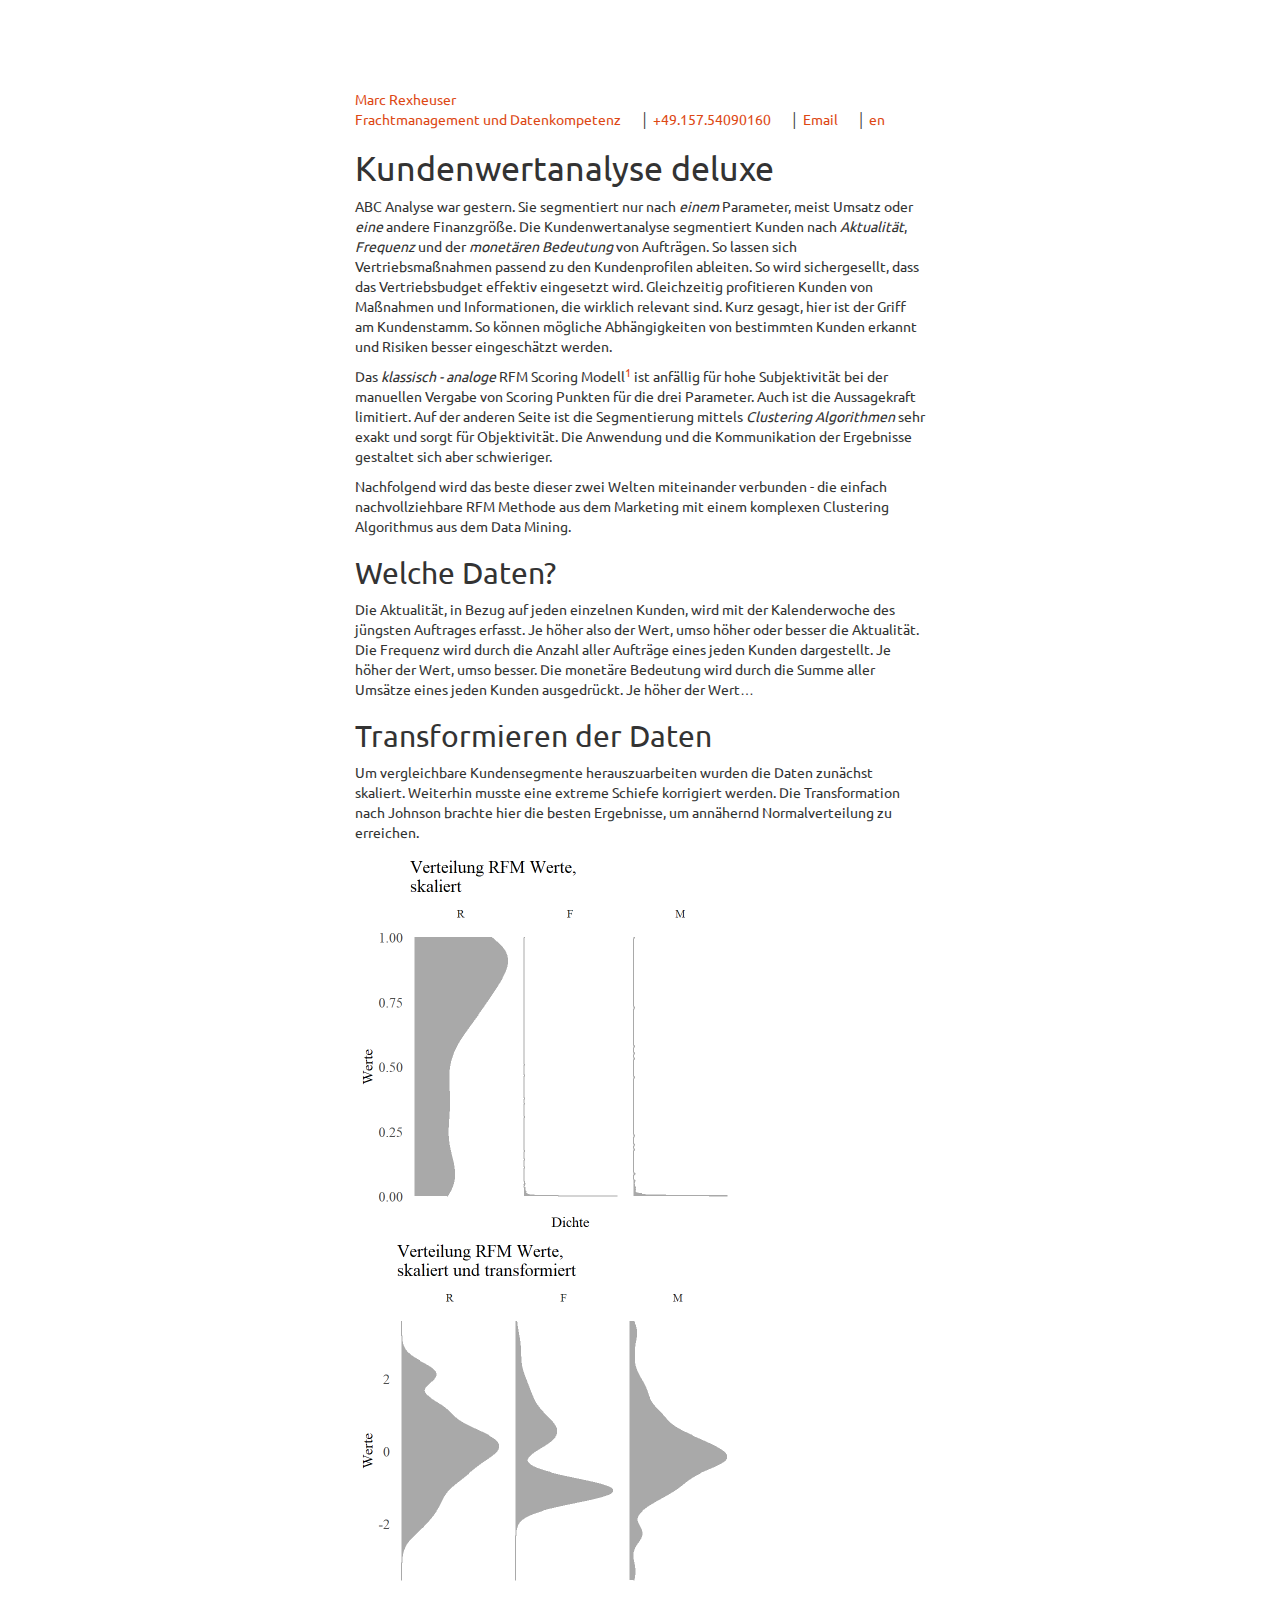
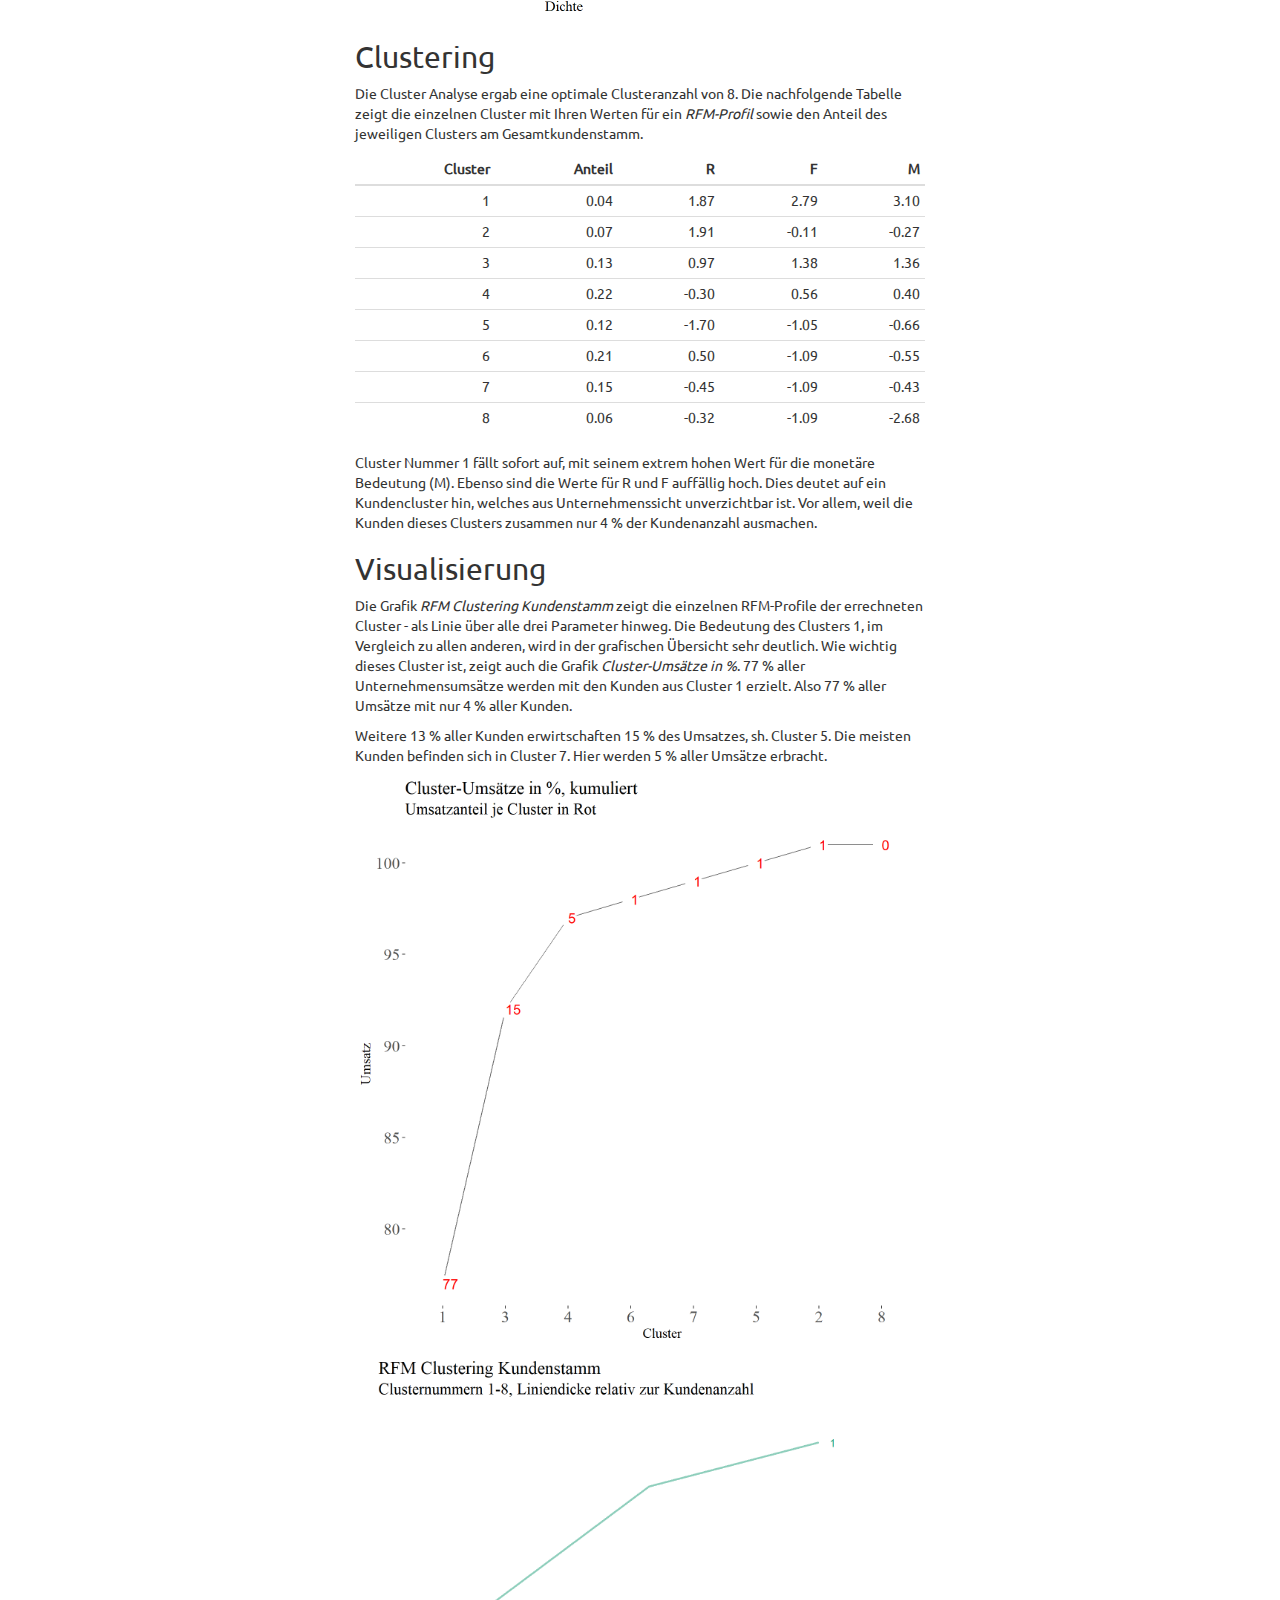
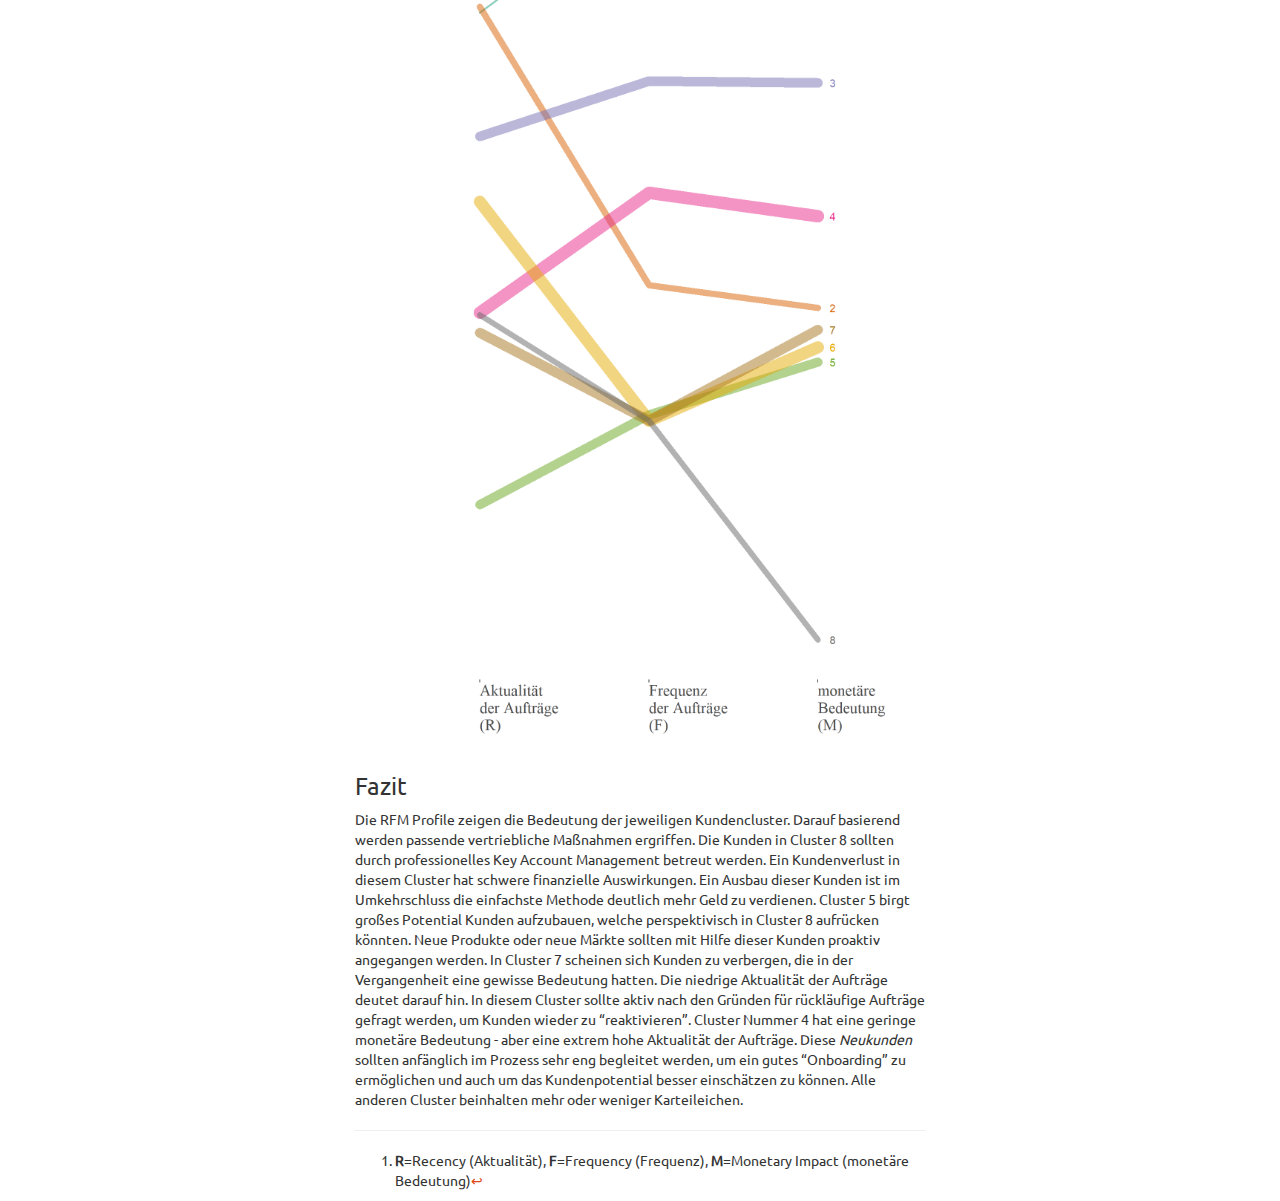
==== clustering.html @ 6d7ed504 "." ====
<!DOCTYPE html>

<html>

<head>

<meta charset="utf-8" />
<meta name="generator" content="pandoc" />
<meta http-equiv="X-UA-Compatible" content="IE=EDGE" />




<title></title>

<script src="[data-uri]"></script>
<meta name="viewport" content="width=device-width, initial-scale=1" />
<link href="data:text/css;charset=utf-8,%40font%2Dface%20%7B%0Afont%2Dfamily%3A%20%27Ubuntu%27%3B%0Afont%2Dstyle%3A%20normal%3B%0Afont%2Dweight%3A%20400%3B%0Asrc%3A%20url%28data%3Aapplication%2Fx%2Dfont%2Dtruetype%3Bbase64%2CAAEAAAASAQAABAAgR1BPUycuYgIAAObQAAA3gkdTVULI%2B%2BxfAAEeVAAAATRPUy8yiS75qQAApAAAAABgY21hcH%2BRBjoAAL3IAAAA8GN2dCAtJCQGAADH0AAAAhRmcGdtdr1ExAAAvrgAAAYjZ2FzcAAZAAkAAObAAAAAEGdseWboBrrfAAABLAAAnPhoZG14NAR2rgAApGAAABloaGVhZABJh4wAAKAQAAAANmhoZWEQtA09AACj3AAAACRobXR43%2BIqIgAAoEgAAAOUa2VybgdGCW8AAMnkAAAZsGxvY2EZQ0boAACeRAAAAcxtYXhwBowI0QAAniQAAAAgbmFtZQtVI0YAAOOUAAAAxHBvc3REpDXvAADkWAAAAmhwcmVwQUbC5wAAxNwAAALxAAIAMgAAAcIC7gADAAcAGkAKBAIJBwEIBwMGAgAvzS%2FNARDezRDezTEwMxEhEScRIREyAZAy%2FtQC7v0SMgKK%2FXYAAAAAAgBH%2F%2FMAzQK1AAkAFQAjQBAKAwl%2FEAQHBxcWAxMNYwhbAD8%2F3c4BERI5LzPE%2FTLEMTATFAYHIy4BPQEzExQGIyImNTQ2MzIWvAwJOgkMZBEkHx8kJB8fJAH5VIlERIlUvP2BGygoGxsoKAD%2F%2FwBIAfUBWgL4ACYACgAAAAcACgCxAAAAAgAxAAACagK1ABsAHwD7QKYXHwEYHgEeAg0GFx0CDQkUDgINChMLAwwKEwgDDAkUBwMMBhcEAwwFGAECDQUYAg0MAwIDDX8MAxQMAw0%2FDAEMAxIaEQoTDxsQChMKHBsQCRQVGhEJFAkfGxAGFxkaEQUYFhoRBhcAGxAFGAYfBS8FAgUhGxARGhsaEH8RGhQRGhAwGgEaDxEBERgXFA8TARMgBhd5BRgaQQkUeQoAEwETEUIMQgNBAD8%2FP95dwP3AP97A%2FcABENZdwMDA1l3EXQDBhwUrEADBhwV9EMQBGBDWXcAPDw8PwA8PwA8P1tRdAMGHBSsQAMGHBX0QxA8PDw8PDw8PMTABXV0BMzczBzMVIwczFSMHIzcjByM3IzUzNyM1MzczAzM3IwEcoiNUI1hnIomXI1QjoiNUI1hmIoiXI1RUoiOiAf63t0qzSre3t7dKs0q3%2FkyzAAAAAQA9%2F5MB9AMIADMA%[base64]%2FEk8SAhIQhhOWEwITAC9dM81dM%2B1dMj9dXTPNM%2B0yEjk5XV1dXV1dARDeMtbtENZeXV1d7V0SOS8SORI5EMGHBCsQAcGHBH0QxAEYEO0yL%2B0QxF0yXTEwAF1dAV1dXV1dXV1dXSUyNjU0LgInLgM1NDY3NTMVHgEXBy4BIyIGFRQeAhceAxUUBgcVIzUuASc3HgEBBk0%2BGy07Hx47Lh1VUVMsTBYTGEg2PEETJDEeJ0Y1IFZaU0ZYFhkeVF8xJhwoHhgLCxsnNyhHWwxzcAISCE4JEy4qFyAZFAsPIC0%2BLEdXC4F%2BAhsMSw4YAAAAAAUAMv%2FxAygCxAATAB8AMwA%2FAEMAlUBmQ0FAQa5CQxRCQ0JAQkAAKgkgGSApIAMgrjqsCTQZNCk0AzSuPyoBBioWKiYqAypFBgoWCiYKAwquFKwGGhYaJhoDGq4JABkAKQADCABEQ0FCQkFCQEElfTetPX0vRg99Ha0XfQVFAD%2F9%2Fu0%2F%2Ff7tPz8%2FPwEQ3l5d%2FV3%2B7V0Q1l1d%2FV3%2B7V0REjk5Ly%2BHK4d9xDEwEzQ%2BAjMyHgIVFA4CIyIuAjc0JiMiBhUUFjMyNhM0PgIzMh4CFRQOAiMiLgI3NCYjIgYVFBYzMjYDASMBMhgrOiIiOisYGCs6IiI6KxjwKicnKionJyrIGCs6IiI6KxgYKzoiIjorGPAqJycqKicnKjz%2BeVsBhwIMLUQvGBgvRC0tRC8YGC9ELTY9PTY2PT3%2B0y1ELxgYL0QtLUQvGBgvRC02PT02Nj09AkL9SwK1AAAAAAMALv%[base64]%2F%2FC0CAtIDEUAPytd7V0uPz8%2FXe1dEjkvFzldXV1dEjk5XV0uAS4Q3u1d1F5d7TMvENJdXcAvXe0QwYcEK4cFfcSHDsQBEMIYL%2B0SFzldXV1dXV1dXYcQK4d9xA8PDw8QAcGHBBgrEAHBhwR9EMQAXQ8PDw8xMF1dXV1dXV0BXV1dXV03ND4CNyY1ND4CMzIeAhUUDgIHFzY3Fw4BBx4BFyMuAScOASMiLgI3FB4CMzI2NycOAxM0JiMiBhUUFz4DLhgpNh1KGy9BJyg%2FKxYXJzIcoiIKTQQhHiM7E2IMIxMpbEZBVjUWXQ4gMyYxUyDDEiUeE%2FMtJywvRBYnHRG4Jz0xJQ5KTyhALBgYKDgfIzguJg%2BlP00KKWEwJkojFCoVKTMlOUQhEiojFyQhxQkYIzABUSIvNSdBPgsaIikAAQBIAfUAqQL4AAkAFkAJAH8ICAsKBAlaAD%2FNARESOS%2FtMTATFRQGByMuAT0BqQwJNwkMAvgyMWs1NWsyMQAAAAEATv9HAT0DDwANAGFAQgQaCioKAgkKAZkK6Qr5CgOLCgEKBwMACwHwCwG0CwGgCwGOCwEdC20LfQsDDwsBC1cAAQCCAAcQBwIHDgsKZAMEYgA%2FMz8zARDWXf1dxl1dXV1dXXEyEMVdXXFxMjEwExQWFwcuATU0NjcXDgGrSkhCTl9fTkJISgErgNpdLV%2F3jo73Xy1d2gAAAQAH%2F0cA9gMPAA0AYUBCChUEJQQCBgQBlgTmBPYEA4QEAQQHCw8DAf8DAbsDAa8DAYADARIDYgNyAwMAAwEDWAABAIIPBx8HAgcPCwpiAwRkAD8zPzMBENZd%2FV3GXV1dXV1dcTIQxV1dcXEyMTATNCYnNx4BFRQGByc%2BAZlKSEJOX19OQkhKASuA2l0tX%2FeOjvdfLV3aAAABACUBNwG7ArUALAC8QBF5HIkcAnYOhg4CeAUBaQUBI7j%2F4EBdDxJIIyIiFZAZAXQZhBkCGZkaAUAaARoaFZ8RAXsRixECEZYQARAQFQcgDxJIBwgIFSwsFSoqJx4MAxUVLi0VDB43HgEeAycJIZoHJyMjK2QaARoQZRABEBkZEStbAD%2FFMi8yXREzXRE5Lzkz7TIRMzNdETMzARESORkvMzMzMzMYLxEzLxEzLzMrETMvXTNdXREzL11dM11dETMvMysxMF1dXV0BFAYHPgE%2FARcHDgEHHgEfAQcnLgEnDgEPASc3PgE3LgEvATcXHgEXLgE9ATMBHQ8IJEYpBhwIKFAqIToZBUkEGCMSEiMYBEkFGTohKlAoCBwGKUYkCA9aAq0qTSkUJg4CVAMPCQMcNSMHMwYkRyYmRyQGMwcjNRwDCQ8DVAIOJhQpTSoIAAABADUANQH%2FAiEACwAxQBoFsAMHrwEAsAkJDQwCsASvBgYIsACvUAoBCgAvXe3tMy%2F97QEREjkv7MD9Mu0xMBMzNTMVMxUjFSM1IzW9UL29UL0BU87OT8%2FPAAAAAAEAJv9hALMAcgANAC65AAb%2F4EAVCAtIBgADgg0HCgoODz8NTw0CDQcGAC8zL10BERI5L84z7TIyKzEwNxYUFRQGByc%2BATU0JieyASUgSBkQAQFyCA8IP3s4FzNpLg0YCwAAAAABABoBAAERAVcAAwAtQBsABRAFAggFQAKAAASvAL8AzwADAEAgJEgAlwIAL%2B0rXQEQ3hrdGs4xMF5dEzMVIxr39wFXVwAAAAABADj%2F8wC%2BAHkACwAisyAAAQC4%2F8BADAwVSAAGDCAJAQkDYwA%2FzXEBEN7NK3ExMDcUBiMiJjU0NjMyFr4kHx8kJB8fJDYbKCgbGygoAAAAAAH%2F6P9HAZgDDwADACdAFQIAAwCuAQIUAQIBBAMDZAJkAWIAYgA%2FPz8%2FAS8Q1ocrh33EMTAXIwEzR18BU125A8gAAAAAAgAy%2F%2FECAgLFAAsAHwDdtR0QDwBNGbj%2F8LMPAE0TuP%2FwQAkPAE0PEA8ATQq4%2F%2BBADg8ATQggDwBNBCAPAE0CuP%2Fgsw8ATR24%2F%2BCzDwBNGbj%2F4EAqDwBNEyAPAE0PIA8ATQyMBkAdAU0GQB0ATQYQERIATAYQDA4ATAYhFowAuP%2FAsx0BTQC4%2F8CzHQBNALj%2F8LQREgBMALj%2F8LYMDgBMACAbuP%2FwtQ4ATRuPCbj%2F8EATDgBNCVcREA4ATRGPAxAOAE0DWAA%2FK%[base64]%2FBwMHAI4QDCAMMAxQDGAMcAwGDAwDBVUDVgA%2FPxI5L13tM11dARESOS9eXc5dM%2B05MTATPgE3MxEjEQ4DB105bC1CXQwjKS0VAiYWRTT9SwI0CxgWFAcAAAABADgAAAHqAsUALADlQC8DBxMXAxcTiwcDFAcDEwcXBxcQGowMAEAQAE0AQAgJAEwALiQlawp7CgIKjBAtJLj%2F8LMSAE0kuP%2FgsxEATSS4%2F8hAGBAATSQfCBEATR8QDxAATB%2BPByAODwBMF7j%2F6LQREgBMF7j%2F6LYPAE0HFwwluP%2FgtBASAEwluP%2F4tAkATSUquP%2FwtBESAEwquP%2FosxAATSq4%2F%2Fi0CQsATCq4%2F%2FBACQgATSpYCo4MVQA%2F7T8rKysrMysrEjk5Kysr7SsrMisrKwEQ3u1xxjIQ1isrxO0SOTkvLwDBhwUrEADBhwV9EMQxMAEUDgIHDgMVIRUhJjQ1ND4CNz4DNTQuAiMiDgIHJz4DMzIWAdMdMDweES0oGwE%2F%2FlwBHzI%2BHhktIxUTICsYHTAmGgcuCSQyPiRtbQIEJENBPx4RLjIuEU8GDAUvUUhAHhgvLzIcHiocDRAVFwZCCh0aEmUAAAABADf%2F8QHpAsUAOADDQB6nIQGWIQGHIQEOCA8ATQUYDwBNNhAPAE00CA8ATQK4%2F%2FBAYg8ATVkQaRACEIyPI58jryMDFyMBIyt7JgFdJm0mAgomCiY1agMBSQNZAwIDjIcrAR8rAQ4rAQgrOhgZNjU5JiYKjggIHjYAjzUQDwBNNTAIEBIATDBXGBWPGR4IDQ4ATB5YAD8rM%2B0yPyszK%2B0yEjkv7Tk9LwEYEN4yxjIQ1l5dXV3tXV0SOTkvL11dENRdXe1dMTAAKysrASsrXV1dNzI2NTQuAisBNTMyPgI1NC4CIyIGByc%2BAzMyHgIVFAYHHgMVFA4CIyIuAic3HgHiWU0gNEUkGCEZNSwcFCErGDBDFyQMJS41HTdQNBo%2BLBsyJRcfQWJDGjcwJAgSEU9ERjsmNB8NTAoaLSIcKBoLHA9HCBMQCxsxQyc2TRQIHi48JS1NOCAIDAwEUQgaAAAAAgAoAAACCgK1AA4AFQBrQD8oAgEIEQEOFSsFASgFOAUCCQUBDwUFDYsHCgkXDxQBO18UbxR%2FFAMUiwAADhYAFI4NDQeOCQkFC1UPjgQEBVYAPzMQ7T8SOS%2FtMy%2FtMgEQzjIQ7XJeXRDW3TLtMi9eXV1xMjEwAF5dAV03PgM3MxEzFSMVIzUhAQ4DBzMoE0JTXzBZUlJa%2FsoBNh49OjMU3PAsdXx4MP5ITLGxAZYgT1ZaKwAAAQBB%2F%2FEB6wK1ACcApkAQGSAPAE0BIA8ATRggDwBNFLj%2F8EA7DwBNDhAPAE0iahYBFowPAx8DAggDKQAjI4sgGxQgGxsgDg0oIyKOIACOGxAREgBMGwgQAE0bEA4ATRu4%2F%2BBAHg0ATRsQDABNGxsIIFYOEY8NIA8ATQ0ICBASAEwIVwA%2FKzMr7TI%2FEjkvKysrKyvtEO0yARDeMtY5hyt9EMQBGBDWXl3tXcQxMAArKysBKysTHgEVFA4CIyIuAic3HgEzMj4CNTQuAiM%2BAzchFSMOA8eXjR8%2FYEIaNi4kCBIRTTgtPSYRGkJuVAYHBgQCAU79AQQEBAGqBnhnLk44IAgMDARRCBoUIi0ZJjsoFTFWUlEtTw8zNzQAAAACAD%2F%2F8QIBArgAGgAtAJi1LQgPAE0kuP%2Fwsw8ATRq4%2F%2FizDwBNCbj%2F%2BEA5EgBNAxgPAE1XAwEFMAYBDwYBBgYAWSsBK4wHE3cTAhMvHoYLlgsCCyGMRwBXAAIALgsOjx4bGwUmuP%2FwQAsODwBMJo8YVwaPBbj%2F8LQOAE0FWAA%2FK%2B0%2F7SsSOS8z7TIBEN5d7TJdMhDWXe1dEjkvXV0zMTAAXQErKysrKxM0PgI3Fw4DBz4BMzIeAhUUDgIjIiY3IgYHDgEVFB4CMzI%2BAjU0Jj84Z5NcBzthTDQNGkEjO1I0Fxo1Ujhyd%2BAjPB4BAQwfNCghLh4NQQEWZZtqNwFOARg0Uz0MECQ7TSomUEIqnNANDQsXCyxOOyMcLDMYREgAAAABADwAAAH1ArUADgAlQBIOiwAABwWLCBAHDw5VCQWOB1YAP%2B0yPwEQzhDW7RI5L%2B0xMDM%2BAzchNSEVDgMHowYtQk8m%2Fq8BuSFQRzMGULGnjy1RTSaFpbtdAAAAAAMAN%2F%2FxAf0CxQAhADMARQEOuQAy%2F%2BizDwBNMrj%2F8EAJDgBNLhAPAE0NuP%2Fwsw8ATQO4%2F%2Fi0DxAATEW4%2F%2FCzDgBNQLj%2F8LUPAE00jBu4%2F%2FhAIRESAEwbAENBIEExLw8vEA8ATS8PQSAvIEGLDy8UDy9BD7j%2F4EA3DwBNUA8BICAPAE1fIAEPIA8gCiyMdgABDwABAEc%2BjBEIERIATBEijAoQEABNCkYPDyAgBTmPFrj%2F8LYICQBMFlgnuP%2FwtQ8ATSePBbj%2F%2BEALDgBNBRAICQBMBVcAPysr7Ss%2FK%2B0SORkvMy8BGBDeK%2B3UK%2B0Q1l1d7RI5OS8vXStdK8GHBCsQAcGHBH0QxAArhw7EEIcOxAEYENQr7TEwACsrASsrKysrJRQOAiMiLgI1ND4CNyY1ND4CMzIeAhUUDgIHFgUUHgIzMj4CNTQuAicOARM0LgIjIg4CFRQeAhc%2BAQH9HTlWOEFXNBYTHykXYh43TjA4UDMXER0lFHb%2Bmg0gMiYiMyAQGC0%2FKC0x%2Bg0cLCAgLRwNECI3JioytCpHNR0lOEMeHTUuJQ44bSZFNB8iNUAeHTMsIg04fxInIRYUHygVIDAkGQkZSgEwDyQfFRQfJRIWLCYeCRlDAAIAM%2F%2F%2BAfUCxQAaAC0AzkALJCAPAE0YIA8ATQK4%2F%2BCzDwBNArj%2F8LMOAE0CuP%2F4swgATQG4%2F%2FCzDwBNAbj%2F6LMOAE0BuP%2F4QCkJAE0eCSEIDQ4ATCGMAASbA6sDAncDAU8DAQMDEWgAAQ8AHwACCAAvK7j%2F8LMPAE0ruP%2F4QBEOAE0rjBEIEABNES4eG48JDLj%2FwEAYCgBNDAwDJggOAE0mjxZYBI8DCA4ATQNXAD8r7T%2FtKxI5Lysz7TIBEN4r7SsrEMZeXV0ROS9dXV0zEO0rMjIxMCsrKysrKysrARQGBycyPgI3DgEjIi4CNTQ%2BAjMyHgIHMjY3NjQ1NC4CIyIOAhUUFgH1zcoDP2VMMwwaQiM7UjQXGjVSODlXOx7gIz4dAQwfNCghLh4NQQGgztMBThg1VD0MDyM7TSolUEIqKExtiQ0NCxULK087IxwrMxhER%2F%2F%2FADj%2F8wC%2BAggCJgARAAABBwARAAABjwAQQAsBABEMBQBQAQgOTysrNAAA%2F%2F8AJv9hAL4CCAImAA8AAAEHABEAAAGPABBACwEOEw4HAVABABBPKys0AAAAAQA1AEwB%2FwIKAAYAYEAmBAUGAAQABq8FBBQFBAYFAwIBAAMAAa8CAxQCAwECAAUQDQBNBQK4%2F%2FBACg0ATQJQAIAAAgAAGS9dzSvNKwEYLy%2FBhwQrEAHBhwR9EMQBGC%2FBhwQrEAHBhwR9EMQxMBMFByU1JRecAWMa%2FlABsBoBK5JNt1C3TQAAAAIANQCZAf8BvQADAAcALkAaAwcHAgUFCQgCrz8ATwCvAAMABK8wBkAGAgYAL13t3l3tARESOS8zMy8zMTA3IRUhESEVITUByv42Acr%2BNuhPASRPAAEANQBMAf8CCgAGAGRAIgMEBQYDBgWvBAMUBAMFBAIBAAYCBgCvAQIUAQIAAQYEAQS4%2F%2FBAEA0ATQQBEA0ATQFQBoAGAgYAGS9dzSvNKwEYLy8vEMGHBCsQAcGHBH0QxBABwYcEGCsQAcGHBH0QxDEwEzcFFQUnJTUaAbD%2BUBoBYwG9TbdQt02SAAAAAgAT%2F%2FMBeQLFACEALQCSuQAJ%2F%2BCzCQBNCLj%2F4LMKAE0EuP%2F4sxEATQO4%2F%2FhANhESAEwigihAGzhIKCgSfwAYAQgYGANYH2gfeB8DH38HCycLNwsDCy8vLwECAy4VICsBKyVjArj%2F8LYPAE0CAIgDuP%[base64]%2FGygoGxsoKAAAAgBB%2F2cDdQLFAEUAVQD3QK2mRAGJQ5lDAmc%2FAVU%2FAVg1AZYpAZcjpyMCihkBaRkBCQIBqAMBA0lNfxMuLy%2FvEwGWE6YTAogTAVYTAROZHKkcAngcAVkcARx%2FkEGgQQKHQQEPQR9BAghBV1N%2F0AvgC%2FALA3kLiQuZCwMLdiaGJpYmAycmNyZXJgMmf%2BA3AZ83ATdWTVCHEDyHIRMQYEkXRocGLzKHLitpA3kDiQMDSwNbAwI6AwEDIAgLSAMABgAvMzMrXV1d3jLtMhDtMjI%2FM97tEO0yARDeXXH9XV3eXXHtENZeXV1d%2FV1dXc5dXV1xMi8zEO0yOV0xMABdAV1dXV1dXV1dXSUiJicOASMiLgI1ND4CMzIWFxEUFjMyPgI1NC4CIyIOAhUUHgIzMjY3Fw4BIyIuAjU0PgIzMh4CFRQOAicyNjcuAT0BLgEjIgYVFBYCsiAqDhY%[base64]%2F%2FhANA0ATRAPDg0MEQwHCAkKCwYLBBgXFhUFFQUgDBIBTAsFFQVzBgsUBgsFBgECAxITFBUAFQC4%2F%2FBAQwwBTQwAFQBzEQwUEQwAERUVBhEaABoBQBpwGqAa0BoEDxoBDwYfBgIIBhkDBHkYXxVvFX8VAxIVEhUMEUIMQQtBBkIAPz8%2FPxI5OS8vXTPtMgEQxl5dXV1xEMYRORkvEADBhwUYK4d9xAErEIcOxMQFxMQOxMQQAMGHBRgrh33EASsQhw7ExAXExBCHDsTExMQQhw7ExMTEMTABKyEuASchByM%2BAzczHgMXAy4BJw4BBwIlER4Q%2FsY%2FZShGQ0IkWSRCQ0YoxSA%2FIiM%2FHy1XLbFuu6iZS0uZqLtuAQFXo0tLo1cAAAADAFb%2F%2BgJQArwAGAApADgAh7VXFQEwdhO4%2F%2FC0DgBNExC4%2F%2FC0DhIATBC4%2F%2FBADQkATRAkdhZACAkBTBa4%2F%2FhAEQ4QAEwWQAkATRYwCABNFjo6uP%2FAQBwJAU0ZOHMFqDk4NXwLEyp5KSkABgtFGh98BQBGAD8y7TI%2FMxI5L%2B05EO0yARD27TIrEN4rKysr7dQrKzIr7TEwXQUiLgInET4DMzIeAhUUBgceARUUBgEVFhceATMyPgI1NC4CIyczMj4CNTQuAiMiBgcBERUxMTAUFDAxMBU8aU0sNi09SJn%2B%2FwsPDSMXK006IxoxRCp9ZiRALxscMUIlJSoRBgIEBgUCoAUGBAISK0YzOUkSEk5HaGkBSfQBAQEBCxwyJiIvHAxOChoqIB4pGQwCAgABADr%2F8QJTAsUAJwDmQCMpQAwSSGgDAR4IEgBNhxuXGwICCBIATQIIDwBNEA8PIiMpGrj%2F8LMKAE0auP%2F4QBAJAE0adgUIEgBNBQgPAE0FuP%2F4tg4ATQWpKBC4%2F%2BhAFA0PAEwQFQgODwBMFQgJCgBMFXwPuP%2F4tBESAEwPuP%2FoQBkNDwBMDwoIEQBNCggOAE0KRSIYDQ8ATCIfuP%2F4tA4PAEwfuP%2F4QBMJCgBMH3wjGA0PAEwjAAgQAE0AuP%2F4tA4ATQBGAD8rKzIr7SsrMis%2FKyszKyvtKysyKwEQ%2FisrK%2B0rKxDGMjIvMzEwACsrXSsBXSsFIi4CNTQ%2BAjMyHgIXBy4DIyIOAhUUHgIzMjY3Fw4DAYBJeFYvNVp4RCtFMyAGHAkiKzMaN1g%2BIR06VzpDWBYZByQ2SA8wXIdXV4dcMAwQEARQBg4OCSZIZ0A%2BZkkoHAtQBQ8OCgAAAAACAFb%2F%2BgKPArwAEAAdAIJAHRQQDg8ATBQQCgBNFAgJAE0UEAgATRR2AEAJAU0AuP%2F4sxIATQC4%2F%2FBAGw4PAEwAQAkATQCpHxpzCKgeGhcICgBNF3wJDLj%2F%2BLYOAE0MRRsRuP%2F4QA0KAE0RfAgFCA4ATQVGAD8rM%2B0rMj8rM%2B0rMgEQ9u0Q9isrKyvtKysrKzEwARQOAiMiJicRPgEzMh4CATI2NTQmIyIGBxEeAQKPOGaOVSplKSllKlWOZjj%2Bh4qIiIopLQkJLQFbWoVXKwcKAqAKBytXhf6ajX9%2FjQIB%2Fe4BAgABAFYAAAIWArUACwA1QB0HAw8KHwoCCAoNBAhzAKgMBXkHBwEJeQtCA3kBQQA%2F7T%2FtEjkv7QEQ%2Fu0yEN5eXcbOMTAzESEVIRUhFSEVIRVWAaf%2BugEi%2Ft4BXwK1U85R8FMAAAAAAQBWAAAB%2BAK1AAkAKEAUBwMLBAhzAKgKBXkHBwEJQgN5AUEAP%2B0%2FEjkv7QEQ%2Fu0yENbOMTAzESEVIRUhFSERVgGi%2Fr8BHf7jArVT0VL%2BwQABADr%2F8gJeAsUAJwDRtQoQEABND7j%2F%2BEAsDwBNCRgPAE0XFidzAUAIAU0BQAgATQ8BjwECAagpKUAOAE0pQAsATQApAR%2B4%2F%2FizDgBNH7j%2F8EAQCgBNH3YMQAgBTQwIDwBNDLj%2F%2BEAMDgBNDEAIAE0MqSgXuP%2FwQBAOAE0XGhAKAE0afBEBAQcWuP%2FoQA4NDwBMFhEIDgBNEUUnJLj%2F%2BLMOAE0kuP%2FwtwoATSR8AgdGAD8z7SsrMj8rMysSOS8Q7SsyKwEQ9isrKyvtKytdKysQ9l0rK%2B3GMjEwACsrASsBMxEOAyMiLgI1ND4CMzIeAhcHLgEjIg4CFRQeAjMyNjcB%2FWEMLTtGJEl4Vi81WnlFL0k0IQYfHWAyNVc9Ih07VzsqOw0BVf68BAoKBzBchldXh1wwDBAQBFETGSZIZ0A%2BZkkoCQQAAAAAAQBWAAACawK1AAsAN0AfAwtzDwIfAgIIAqgNBQlzB6gMCnkEBAYIQQZCAkIAQQA%2FPz8%2FEjkv7QEQ%2Fu0yEP5eXf3AMTABMxEjESERIxEzESECCmFh%2Fq1hYQFTArX9SwFA%2FsACtf7fAAABAFYAAAC3ArUAAwAkuQAF%2F8BAEQgBTQAFAQWoAXMDqAQCQgBBAD8%2FARD2%2FeZdKzEwEzMRI1ZhYQK1%2FUsAAAAAAQAI%2F%2FEBowK1ABMAebkAA%2F%2FwQBQJAE1nEAERcxNACQFNDxMBE6gVFbj%2FwEAYCQFNCwpACQFNCkAJAE0PCgEIChQSQQsOuP%2F4QB0PAE0OfAoQDA4ATAoFCBAATQUQDwBNBQgIAE0FRgA%2FKysrMyvtKzI%2FARDGXl0rKzIrEPZdK%[base64]%2F%2BhALxQATTAKUApgCgMKHBURFHMSqBsaQcAQARB7wAUBBc8VAQ8VARUVERNBEUIKQgBBAD8%2FPz8SOS9dcTlx7XE%2FARD%2B7TIyENZdK8ZdXYcQK4d9xAFdcSsQhw7ExMTEEIcOxMQBETMYEO1eXSsrMTBdXV1dK10rAQ4DBx4DFyMuAycRIxEzET4DNwJXH05VVCUrYFxRG3IeTldZKmFhI1RSSRkCtSJTV1QkHlhkaC8vX1dKGv63ArX%2BziFTVE0dAAAAAAEAVgAAAfcCtQAFABtADQAHBHMCqAYDQQV5AUIAP%2B0%2FARD27RDGMTAlFSERMxEB9%2F5fYVRUArX9nwAAAAEAQwAAAyUCtQApAUq5ACX%2F8LMRAE0kuP%2FwsxEATSG4%2F%2FhAEhUZSGYhpiEC9yABpx0BZh0BGbj%2F6LYRAE1XGQEYuP%2FwQDkRAE0JFQGIDvgOAmkOAfcJAQgIGAgC%2BQgB2AjoCAKZCKkIAogIAWkIAVcDAQeWEaYRAocRARFzECu4%2F8C1CQFNK6kfuP%2FwtgwSAUwfcx64%2F8BAJAoNSB4imRsBG3OmHAGFHJUcAk8cARwpdk8AAQCJEJkQqRADELj%2FwEAmCg1IEAoQDBIBTApzDwsBCAupKhZAGh5IFnwpKRwfQhxBG0ERQSK4%2F%2BC0DQBNIge4%2F8C3FRkBTLAHAQe4%2F8BADBoeSKQHAQd8EEEKQgA%2FP%2B1dK10rMis%2FPz8%2FEjkv7SsBEPZeXe0r1Std1F391F1dXe1dMtUr7SvmKxDtXV0yMTBdXV1dXV1xXV1dXStdK11dXV0rKyslLgUnBgIHIz4DNzMeAxc%2BAzczEhMjJgInDgUHAY0KISYrJiEKCw4FXwQKDQ8JVRs%2BPjoYGDo%2BPhtVIhFfBQ4LCiEmKyYhCmAYSlZbUUARdv7tjFq3sahLLHiDgzY2g4N4LP6x%2FpqMARN2EUBRW1ZKGAAAAAABAFYAAAKCArUAEwCWQCCHDgEgAwF3CwEDCwAHAHMQCxQQCxBzEkAICQFMEqgVFbj%2FwEBDCQFNBBWEFQIIB3MJqBQTQosHmwcCegcBawcBWgcBSQcBhBCUEAJiEHIQAgJAEFAQAhQQNBACBxAIEUELQQpBCEIAQgA%2FPz8%2FPxI5OV1dX11dXV1dXV0%2FARD27V5dKxD2K%2F2HK4d9xAFfXTEwAF1dIS4FJxEjETMeAxcRMxECMRY5QkdGQhxfTS9raV0gXyVcY2ZfVCD94wK1MoWNiDUCAf1LAAACADr%2F8QLQAsUAEwAnAQe1EiAQAE0MuP%2FgsxAATQi4%2F%2BBAHRAATQIgEABNEQgSAE0RCA8ATQ0IEgBNDAgPAE0HuP%2F4sxIATQe4%2F%2FizDwBNA7j%2F%2BLMSAE0DuP%2F4QBUPAE0eCA4ATR4QCgBNHnYKQAkBTQq4%2F%2FizEgBNCrj%2F%2BEAPDwBNCkAJAE0KqSnwKQEUuP%2F4sw4ATRS4%2F%2FBAHQoATRR2AEAIAU0ACBIATQAIDwBNAEAIAE0AqSgZuP%2F4sw4ATRm4%2F%2FizCgBNGbj%2F8EAaCQBNGXwPRiMIDgBNIwgKAE0jEAkATSN8BUUAP%2B0rKys%2F7SsrKwEQ9isrKyvtKytdEPYrKysr7SsrMTAAKysrKysrKysBKysrKxM0PgIzMh4CFRQOAiMiLgI3FB4CMzI%2BAjU0LgIjIg4COjVbeURDd1o1NVp3Q0R5WzVmIDtVNTVUOyAgO1Q1NVU7IAFbWYhbLi5biFlZiFsuLluIWT9nSCcnSGc%2FP2dIJydIZwAAAAIAVgAAAj0CvAAOABwAUrkABf%2Fwsw0ATQS4%2F%2BizDQBNArj%2F8LUNAE0YdgO4%2F%2FhAGQ4PAEwDHgkRcwuoHRJ5CAgACkIRD3wMAEUAPzLtMj8SOS%2FtARD27TIQ1ivtMTArKysBMhYVFA4CKwERIxE%2BARciBxEzMj4CNTQuAgEOkp0rUXRJTWEpZTI%2BIUkyUDceHzVGArxvbjxVNRj%2B%2FwKrCgdVA%2F7wDR82Kig0HwwAAAAAAgA6%2F0cC0ALFAB4AMgELuQAN%2F%2BizEABNCLj%2F4EAREABNAiAQAE14HAENCA8ATQe4%2F%2FizEgBNB7j%2F%2BLMPAE0DuP%2F4sxIATQO4%2F%2FhAHQ8ATQ92GhoAKRAOAE0pEAoATSl2ChUVCkAJAU0KuP%2F4sxIATQq4%2F%2FhADA8ATQpACQBNCqk0H7j%2F8LMOAE0fuP%2FwQB0KAE0fdgBACAFNAAgSAE0ACA8ATQBACABNAKkzJLj%2F8LcJCgBMJHwPGrj%2F%2BLcOAE0aRhR8Fbj%2F8LQREgBMFbj%2FyEATCABNFS4QCQoATC58BQgOAE0FRQA%2FK%2B0rLysr7T8rM%2B0rARD2KysrK%2B0rKxDmKysrKzIvEO0rKxI5L%2B0xMAArKysrK10BKysrEzQ%2BAjMyHgIVFA4CBx4DFwcuAycuAzcUHgIzMj4CNTQuAiMiDgI6NVt5REN3WjUoR182ASc8SiUXNF9NNAk%2FcFIwZiA7VTU1VDsgIDtUNTVVOyABW1mIWy4uW4hZTnpZNwoXIxgQBEwHFyY7LAQzW4JVP2dIJydIZz8%2FZ0gnJ0hnAAIAVgAAAmMCvAAaACgAhUATCAgSAE2YCAGJCAFXAgELJHYAGLj%2F%2BLMPAE0YuP%2FwQAkOAE0YEA0ATRi4%2F8BALAoLAEwYBQZzZwSHBAIEBAUqYCoBDx1zEagpHRt8FR55CwAODhASFUUQQgVCAD8%2FPzMSOS8zM%2B0Q7TIBEPbtMl0QxjIvXe0Q1isrKysy7TIxMF1dXSsBHgMXIy4DJwYiKwERIxE%2BATMyFhUUBgMiBxEzMj4CNTQuAgGpEDE0MxJqFC8wLxMNGw5XYSllKpKZSdo%2BIUUyUDceHjNFASIUQU9WKCZORz4XAf7xAqsKB25tRWIBLQP%2B%2BwocMyonNB4MAAABACH%2F8QH1AsUAMAEfQDkFJwEIDgEIDQEKJgGXIgEFHwETqBIBmRIBiBIBEiUAIQGJCAEhHggFIQUIcx4hFB4hCB4eBRsCdiW4%2F%2FC0EBIATCW4%2F8C0Cw4ATCW4%2F%2FBAYQkATXAlASUyG3YMEBIATQwYEQBNDBAQAE0MEAkATQwuLUAIDkgtMZgFAXkFAT0FTQUCCwUBCHQeAUIeAQUeBR4PRy4BLmcAAQB8LQgPAE1YLQEtKEZ3E5cTAlYTARMWfBK4%2F%2FBAEQ8ATYYSlhICdxIBVhIBEg9FAD8zXV1dK%2B0yXV0%[base64]%2FAY8BAgABAQEDc38EjwQCAAQBBA8GHwYCCAYIA0IBBnkAQQA%2F%2FcA%2FARDWXl3WXV391l1dxjEwARUjESMRIzUCJdph2gK1VP2fAmFUAAAAAAEAUf%2FxAl8CtQAXAFlALhYIDQBNFQgNAE0DCA0ATQIIDQBNEHMPEh8SAggSqBmfGQEHcwWoGBFBBkELfAC4%2F%2FizDABNALj%2F8LQLAE0ARgA%2FKyvtPz8BEPbtXRD2Xl3tMTAAKysrKwUiLgI1ETMRFBYzMj4CNREzERQOAgFYRGRAH2FcSiU9LBhhH0FjDypJZDoBs%2F5YaF4XMEs0Aaj%2BTTpkSSoAAQAKAAAChgK1ABIAx0AqiBEBeBABZw4BNw1HDYcNA3cMAbgKAYcJAXgJATgBSAEC1Q%2FlDwLGDwESuP%2FwQDAMEgFMDxIPDBJzAAUUAAAFDBAMEgFMDwwLBg8GDHMLBhQLCwYUzwABAAUgExsBTAW4%2F8C1ExZIBXMGuP%2FgQBwTGwFMzwYBBg8LHwsCCAsTEkEMQQtBBkIFQgBBAD8%2FPz8%2FPwEQ1l5d1V0r%2FSsr1V3GhxArEADBhwV9EMQBK4cYECsIfRDEASsAXV0xMAFdXV1dXV1dXV0BDgMHIy4DJzMWEhc2EjcChiZFQkEiWyJBQ0YlazZoNzdoNQK1bruomUtLmai7bp7%2B3IB%2FASWeAAEAHAAAA4UCtQAgAV5AJDggAeggAR8IEgBNOB8BeBgBNxIB5xIBdwkBhwIBhwEBmwABHbj%2F8EAKEQBNdB0BtB0BGbj%2F8EBVDBIBTB0ZFBlzGh0UGh2gIgEiGhQ3HgELHhseAjYRAYkRARQRAR4RFBFzAB4UAB4gFAHQFAEUAHsEAbsEAZkEAQgQDBIBTAQIDQhzBwQUBwcElgMBELj%2F8EBgEQBNNhABmhABKRBJEFkQAxQQAQMQDRBzAAMUAAMAcA0B4A0BDaAHAQ8HHwcCCAchHkIdQhpBFA0AIBEATZkAAXgAAWYAAZcNAWANAUQNVA0CAA0EEBEZQQhBB0EEQgNCAD8%2FPz8%2F1sAROTldXV1dXV0rETM%2FPz8BENZeXV0Z1V1xGNWHK4d9xAFdXV1xK12HGBArh33EAStdXXEYEMVdcYcrh33EAV1dcV1dGRDVGMZdhyuHfcQBK11xKzEwAF0BXV1dXXFdcStdcQEOAQcjJgInMx4DFz4BNzMeARc%2BAzczBgIHIy4BAdEqVithNVEjZg4eICARKFonVCdcKBAgHx4OYyRRNGEsVAHWhuRsmQFUyE6ck4Y5afuGhvtpOIaTnU7I%2FqyZbOQAAAABABcAAAJjArUAFwDjs6AZARm4%2F8BALAwQSIoUAQMIEQBNhhEBFBMKFxAREgsXEA4SCwAPCRMKBRMKAA8KEAwSAUwKuP%2F4tBESAEwSuP%2FwQBQMEgFMChILEnMTChQTChMXAQAPALj%2F8EBIDBIBTAAIEgBNEBAMEgFMABAXEHMPABQPDwBAF1AXYBeAF6AXBRcZkBkBDxkvGQIPDwsfCwIICxgXQhNBEkEQQQ9BC0IKQgBCAD8%2FPz8%2FPz8%2FARDWXl3GXV0Qxl2HECuHfcQBKysrhw7EARgQ1ocrh33EASsrKw%2BHDsQPDw8xMABdAStdK10hLgMnDgMHIz4BNwMzGwEzAx4BFwH2DyoyNhkZNjErD2std0PecKupb9pEeC4eSU9PIyNPT0keWLZgAUf%2B%2FgEC%2Fr1huFkAAAABAAYAAAJQArUAEACLuQAL%2F%2FBAUgwSAUwICwgFC3MMDxQMDw8QEm8MnwyvDAMMEHMABRAMEgFMCAUEAQgBBXMEARQEAQFvAJ8ArwADAA8EHwQCCAQRAQEPDwwQQgxBC0EFQQRBAEIAPz8%2FPz8%2FEjkvMy8BENZeXcZdMocrEADBhwV9EMQBKxgQ%2FdZdxhEzhysIfRDEASsxMDMRLgEnMx4BFz4BNzMOAQcR%2B0V6NnImXjIxXidsNnpEARZr0GRSqU5OqVJkz2r%2B6AAAAAABACEAAAIYArUAFQBNQCoMERILEgEABwcSCxJzAAcUAAcADwgfCAIICBcTCxYSABN5FEELBwh5CUIAP%2F0yxT%2F9xTMBEN7GEN5eXdaHK4d9xIcOxBCHDsTEMTABDgUHIRUhNT4FNyE1IQIOFz1ESEU%2BGQGG%2FgkVOUFGRUEb%2FpwB2wJoGklZY2VkLVNBKGBkZl5SH1MAAQBg%2F0cBQQMPAAcAHUANAgUJA38HCASHBgKHAAAv7S%2FtARDe7RDWwDEwEzMVIxEzFSNg4YqK4QMPSfzKSQAAAAH%2F6P9HAZgDDwADAClAFgEDAAOuAgEUAgIBAAQCA2ICYgFkAGQAPz8%2FPwEvEMaHECuHfcQxMAMzASMYXQFTXwMP%2FDgAAQAI%2F0cA6QMPAAcAHUANA38HCQUBCASHBgKHAAAv7S%[base64]%2FuYmAVQAAAAAAf%2F8%2F0cB8P%2BWAAMAGEAKAQEFAAAEAIcCSwA%2F7QERMy8RMy8xMAchFSEEAfT%2BDGpPAAAAAAEAPQJEAPkDCAADADeyAgEAuP%2FAQAkREgBMAAMEAwC4%2F8CzEgBNALj%2FwLUNAE0AAQIAL83dKyvNARDeGcUrGN0ZxTEwExcHJ3mAL40DCJoqiQAAAAIAK%2F%2F1AcACFQAOADUA2EALIQgKAE0sCBEATSK4%2F%2BCzCABNErj%2F4EAXCABNCggRAE0DKQgSAE0pfxRACAkBTBS4%2F%2FhAEQoATRQ4CAkATBSqNx83ATIzuP%2FAQA4KDABMMwyCH0AICQFMH7j%2F6LMSAE0fuP%2FwQBoRAE0fUAkKAEwfQAgATR82KSSIBAdAEgFNB7j%2FwEAKCAFNB0AREgBMB7j%2FwEASCABNBwcPAwCIFRpRMi%2BIMw9QAD8z7TI%2FM%2B0yEjkvKysrKzPtMgEQ1isrKysr7cQrMl0Q9isrK%2F0rwDEwACsrKysBKyUyNjc1LgEjIg4CFRQWEzIeAhURDgMjIi4CNTQ%2BAjMyHgIXNTQuAiMiBgcnPgEBACEzEQotIBUvJxpALzhNLxQMKzY%2FHyxKNh4jPFAsDh4bFAQKGi0kLkURCxJUQwMEmwUHBhMhGzInAdIdNUks%2FrsCBwYFEidALSs%2BJhIDBQQBGhctIxUNB00IDwAAAAIAUP%2F0AhoDCAASACEAiLUbIA0ATRi4%2F%2BBAKw0ATRkIDgBNGYIIEBIATQgIDgBNCBALDQBMCKsjEgAhfxCqIhJOExaIEA24%2F%2Fi0ERIATA24%2F%2FC1DgBNDVEhuP%2FgtxESAEwhHogAuP%2FgQAwREgBMAAMIDgBNA1AAPyszK%2B0yKz8rKzPtMj8BEPbtMjIQ9isrK%2B0rMTAAKysTPgEzMh4CFRQOAiMiJicRNxEeATMyNjU0LgIjIgYHrRFFLThXPB8lRGA8QWQgXQ4zJktaECQ5KCZAEQHxCxgoSGQ8P2VGJhIJAukQ%2FUkEB2NbKEYzHRoOAAEAM%2F%2F0Ab0CFQAhALe5ABf%2F8LMNAE0SuP%2Fwsw0ATQe4%2F%2FCzDQBNA7j%2F8EAKDQBNAggQAE0NHbj%2FwEAQDBZIHSM%2FI08jAiNADxZIFLj%2F%2BEAMDQBNFIIFQAgJAUwFuP%2FwQCMOAE0FQAgJAEwFqyIOEQgNAE0REAwATRGIDQoIDgBNClAcGbj%2F%2BLMNAE0ZuP%2FwtgwATRmIHQC4%2F%2Fi0DgBNAFEAPysy7SsrMj8rM%2B0rKzIBEPYrKyvtKytdENYrxjEwKysrKysFIi4CNTQ%2BAjMyFhcHLgEjIgYVFB4CMzI2NxcOAwEyP19BICNAXTkjRiAVFTcfTlMTKUAuJTwRDQgeJisMKEhjPDxkSSkMDU8KDGJeKkYyGw4ITgUJBwUAAgAz%2F%2FQB%2FQMIAA4AIQCtuQAX%2F%2FCzDQBNCrj%2F2LMNAE0KuP%2F4tAsMAEwFuP%2FgQBYNAE0OIX8QQAgJAUwQQAgJAEwQqiMIuP%2FwQAwOAE0IghlACAkBTBm4%2F%2FC0ERIATBm4%2F%2FBADQ4ATRlACAkATBmrIgC4%2F%2BC3ERIATAADiCG4%2F%2BBACRESAEwhHlAOC7j%2F8EAKEgBNC4gRFFEQTgA%2FPzPtKzI%2FMyvtMisBEPYrKysr7SsQ9isr%2FcAxMCsrKysBLgEjIg4CFRQWMzI2NxE3EQ4BIyIuAjU0PgIzMhYXAaARQCYoOSQQWksmMw5dIGRBPGBEJR88VzgtRREBmg4aHTNGKFtjBwQCpxD9BwkSJkZlPzxkSCgYCwAAAAIAM%2F%2F0AfkCFQAaACMA7LkAIf%2Fwsw0ATRm4%2F%2FCzDQBNGLj%2F4LMNAE0OuP%2FYsw0ATQe4%2F%2FBACQgATRgQDwBNB7j%2FwLQPEABMBrj%2F%2BEAVDwBNEl8TbxMCExuCCKslTyVvJQIjuP%2F4tQ4ATSOCDLj%2F%2BEAMDgBNDIIAQAgJAUwAuP%2F4sw4ATQC4%2F%2FBADgwATQBACAkATACrJBIPuP%2FwQAkNAE0PiBYjhwu4%2F8BACRMUAEwLCwUTFrj%2F%2BEATDgBNFlEeCA4ATR4QDQBNHogFUAA%2F7SsrPyszEjkvK%2B0Q7SsyARD2KysrK%2B0r7StdEPbtxF0yMTAAKysrASsrKysrEzQ%2BAjMyFhUcAQchHgEzMjY3Fw4BIyIuAiU2JiMiDgIHMyhCVi1pcAH%2BnAZSVzFDEQ0RVTZEY0AfAWUBQTkgMSITAwEDRWdEIoOGBhMIUVQRCE4JFClIY24%2FURkoNBsAAAEAUAAAAYsDCAATAERAIQQTAQgHEgEMAxUKDn8QqhQPSg2HC0kEBwgPEABMB4gDALj%2F%2BLQRAE0ATwA%2FKzLtKzI%2F7T8BEPbtMhDWxjEwAF1eXQEyFhcHLgEjIgYdATMVIxEjETQ2ARspOwwRDCwgQTTIyF1iAwgMBVAGC0c8LU7%2BRgI3ZG0AAAACADP%2FRAHyAhMAHgAtAOq5ACj%2F4LMNAE0nuP%2Fwsw0ATSO4%2F9izDQBNErj%2F8LMQAE0SuP%2FoswgATQu4%2F%2FCzDQBNCrj%2F8EAZDQBNAB4tfxBACAkBTBBACAkATBCqLxgXJbj%2F%2BLMOAE0luP%2FwswwATSW4%2F%2FhADAsATSWCCEAICQFMCLj%2F8LQREgBMCLj%2F6EAVDgBNCEAJAE0ISAgATQirLhgbiBcUuP%2FwQCEODwBMFFIfIogQDVAtIBESAEwtKogAIBESAEwADwMBCAMAL15dMyvtMis%2FM%2B0yPysz7TIBEPYrKysrK%2B0rKyvEMhD2Kyv9xDIxMCsrKysrKyslDgEjIi4CNTQ%2BAjMyFhcRFAYjIiYnNx4BMzI2NQMuASMiBhUUHgIzMjY3AZYMRS4vUz4kIkFeO0FhIXx%2BMVcgERxRLFNJAQ4vKEtRFyczGyU%2BEjQIGR4%2FXkE5X0UnEwj%2BMHhsEAtRCxFCSAGYBAdiUS1AKhQVDgAAAAABAFAAAAH0AwgAGQBuuQAJ%2F%2FC2CABNSxABCbj%2F%2BLQPEABMCLj%2F%2BEAsEABNDX8LQAgJAUwLQAgJAEwLqht%2FG%2B8bAk8bvxsCAhh%2FAKoaGUoMShgTiAa4%2F%2Fi2DwBNBlACTgA%2FPyvtMj8%2FARD27TJdcRD2KyvtMTAAKytdASszETcRPgEzMh4CFREjETQuAiMiDgIHEVBdGjsdPlIxFF0NHjIlDyAdFwUC%2BBD%2B9goLIz9YNf7cARAwRCoTBAUGAv5QAAACAEIAAAC6AuAAAwAPADNAEAAREBECCBGqDQN%2FBwGqEAS4%2F8BACwwSSASJClMCSQBKAD8%2FP%2B0rARD2Mv0y5l5dMTAzIxEzJyImNTQ2MzIWFRQGrV1dLxkjIxkZIyMCCF4hHBwhIRwcIQAAAAAC%2F7z%2FRQC6AuAADwAbAE%2B5AA7%2F6LQJCgBMDrj%2F2EAUCABNAB0QHQIIHaoZDH8TAwqqHBC4%2F8BADwwSSBCJFlMLSQQHiAMAUgA%2FMu0yPz%2FtKwEQ9sQz%2FTLmXl0xMCsrByImJzceATMyNjURMxEUBhMiJjU0NjMyFhUUBgUMJg0MChoLMCldWywZIyMZGSMjuwYFTAMEOzkB%2F%2F4CZGEDISEcHCEhHBwhAAABAFAAAAH8AwgAGgD%2FQBUVCBUATQkYEABNBggYAE0LEA8ATQu4%2F%2FBAGAwATQsQCwBNCggLAE0JEBgATQgIDwBNArj%2F8LMZAE0GuP%2FgtBQYAUwGuP%2FgtAgBTQYVuP%2FgsxsBTRW4%2F%2FBAGxQVAUwVCA4ATQAgGwFNACAWGAFMABAUFQFMALj%2F4EAbDwBNFQAWAH8QFRQQFQAQFhAIAU0WBRAIAU0FuP%2FgsxIATQW4%2F8BAIg0QSAUcEAx%2FDqobFkkQEAsMAEwQEAYVSQ9ODUoMSgZKBUoAPz8%2FPz8%2FEjkvKz8BEPb9wBDWKysrxisQAMGHBSuHfcQBKysrKysrKzIrKzEwACsrKysrKysBKysrAR4DFyMuAycVIxE3ET4DNzMOAwEMHkNBOhRtFTc8PhxdXRg6ODISbRc2OjsBHhdET1EjI0lDOBP6AvgQ%2FiYYOjw3FRk8PT0AAQBO%2F%2FYA%2BQMIAAsAPUATASAMAE0AEAgSAUwBIAgLAEwNC7j%2FwEAQCAxIC4AFfwOqDAVOC4gAUQA%2F7T8BEPb9Gt4rxjEwACsBKysXLgE1ETcRFB4CF%2BxWSF0IEh4WCgJGSgJwEP2PFx4SCQMAAQBQAAADEwITAC0BIUARIyANAE0aEBESAEwVIA0ATQ64%2F%2FC0ERIATA64%2F%2BCzEABNDrj%2F0LMPAE0NuP%2FwtBESAEwNuP%2FosxAATQ24%2F9izDwBNDbj%2F4LMIAE0MuP%2FwQBQQAE0JEBIATQkIEQBNCBAQEgBMBrj%2F%2BLMPAE0FuP%2FgtBESAEwFuP%2FosxAATQW4%2F9CzDwBNBLj%2F6LMQAE0vuP%2FAtAgJAUwvuP%2FAQDcJAE0vqhJ%2FEEAcAE0PEAEQBiB%2FG08eAQ8eAQgeK38tqi4sSh9KEUorJiYbEBAATRsYiAsAAwMGuP%2FwtAgATQYLuP%2F4tQkKAEwLUAA%2FKzMrMy8zEO0yKzIvMz8%2FPwEQ9u3cXl1xMv053F0r7eYrKzEwACsrKysrKysrKysrKysrKysrKysTPgEzMhYXPgMzMh4CFREjETQuAiMiBgceARURIxE0LgIjIg4CBxEjUCBpRTJEFwceLDYfPEwrD10JGSsiLz0LCAhdChkrIQ4gHRgEXQH5CBIbGgUSEQ0jQFg0%2FtwBEC5CLBUZCho%2BIv7cARAuQiwVAgMEAf5JAAAAAAEAUAAAAfQCEwAXAG65AAb%2F8EAOCABNDggNAE0NIA0ATQa4%2F%2FCzEABNBrj%2F%2BLMPAE0FuP%2FoQB8QAE0Kfw8IHwgCCAiqGb8ZARV%2FF6oYFkoJShUQiAADuP%2F4tA8ATQNQAD8rM%2B0yPz8BEPbtXRD2Xl3tMTAAKysrKysBKxM%2BATMyHgIVESMRNC4CIyIOAgcRI1AgakU%2BUjEUXQ0eMiUPIB0XBV0B%2BQgSIz9YNf7cARAwRCoTAgMEAf5JAAAAAgAz%2F%2FMCGwIVABMAHwCBuQAf%2F9izDQBNG7j%2F2EAbDQBNGSgNAE0VKA0ATRQQDgBNFIIAqyF%2FIQEauP%2FwQCMOAE0aggpACAkBTApACAkATAqrIBcIEgBNFwgOAE0XiA9QHbj%2F%2BLMSAE0duP%2F4tg4ATR2IBVEAP%2B0rKz%2FtKysBEPYrK%2B0rXRD27SsxMAArKysrARQOAiMiLgI1ND4CMzIeAgc0JiMiBhUUFjMyNgIbJEFaNTVaQSQkQVo1NVpBJGFPRERPT0RETwEEPmRIJydIZD49ZUgnJ0hlPVhnZ1hYZ2cAAAAAAgBQ%2F0cCGgITAA4AIQB6QFgNEA0ATQwgDQBNAhgSAE0CMA0ATQAQEQBNABgOAE0Afw8IEwBNDxASAE0PCA4ATQ8QCwwATA%2BrIwYXfxmqIgYDiBodUBhLByAREgBMBwqIFyAREgBMFxRRAD8zK%2B0yKz8%2FM%2B0yARD27TIQ9isrKyvtKysxMCsrKysBNCYjIgYHER4BMzI%2BAjcUDgIjIiYnFSMRPgEzMh4CAblaSyovDhFAJig5JBBhHzxXOC1FEV0hY0E8YEQlAQNbYgYE%2FrgOGh0zRSg7ZEgoGAvQArEIEyZGZQAAAgAz%2F0cB%2FQITAA4AIQC5uQAR%2F%2FCzDQBNDbj%2F8LMSAE0NuP%2Fgsw0ATQO4%2F%2FBAFw0ATRkZCH8XQAgJAUwXQAgJAEwXqiMAuP%2F4QAwOAE0Agg9ACAkBTA%2B4%2F%2BizEgBND7j%2F8EAUDgBND0AICQBMD6siCCAREgBMCAW4%2F%2FBAJg0ATQWIGiAREgBMGh1RGEsJDBARAE0MCA4ATQwQCw0ATAyIFxRQAD8z7SsrKzI%2FPzMr7SsyKwEQ9isrKyvtKxD2KyvtMi8xMCsrKysTFB4CMzI2NxEuASMiBgc0PgIzMhYXESM1DgEjIi4ClBAkOSgmQBEOLypLWmElRGA8QWMhXRFFLThXPB8BAyhFMx0aDgFIBAZiWz9lRiYTCP1P0AsYKEhkAAAAAAEAUAAAAXgCEwARACVAEgYFEwx%2FDqoSDUoMBgmIDwUAUAA%2FMjLtMjI%2FARD27RDGMjEwATIeAhcHLgEjIgYHESMRPgEBEAwfHhkGEAszKBozCF0hYgITAwUFAlEECwsC%2FksB8gwVAAAAAQAo%2F%2FQBlwIVAC0BOrkAJf%2FYswkATSW4%2F8hAEwgATQwwCQBNDEAIAE0JGBIATSu4%2F%2FBADxMATSYYCgwATCUIDgBNIrj%2F%2BLMSAE0iuP%2FgsxEATSK4%2F%2FhACQ8ATSEIFABNIbj%2F8LMSAE0huP%2FwswoATQ24%2F%2Bi0CwwATA24%2F%2BBADgoATQkQEQBNCBgKAE0GuP%2F4QEITAE0GCBIATQYIDxAATAUIDwBNBRALDABMCAUhHggeIX8FCBQFCCEFHgUaA3%2BfEwETJKsvPy8BGn8LKi4eCBUATR64%2F%2Fi2EABNBR4OK7j%2F8LMVAE0ruP%2F4QBQUAE0rAIgqJ1EUF4gTDggTAE0OUAA%2FKzPtMj8z7TIrKxI5OSsrARDe1u1dEPbEXe0ROTkQwYcEKxABwYcEfRDEMTAAKysrKysrKysrKysrKysrKysrASsrKysrNzI2NTQmJy4DNTQ2MzIeAhcHLgEjIgYVFB4CFx4DFRQGIyImJzceAck5NzY%2BHjcoGGZYFiwmHQgRD0AtJzoNGygcJTopFmtjRU4OERBGQx4hIigZDBkiMCNFUQUHCANQCBEfIREaFRIKDhskMyVIShcGUAYYAAAAAAEASv%2F1AYACqQAXAF5ADx8ZLxk%2FGQMTIAgATQwCDbj%2FwEAQDRhIDRlPGQEDF38VqhgMCbj%2F%2BEAZERIATAmIDRAICgsATBAQCQBNEFEXAocASQA%2F7c0%2FKysz7SsyARD27TJdENYrxjMxMCtdEzMVIxUUHgIzMjY3Fw4BIyIuAjURN6fFxQwYJBgqMwoSDkYtNUUqEV0CCE7wJzMdDBMETQcVGzZPNAHQEAAAAAABAEr%2F9QHuAggAFQBQQCEGGAgATVQMARN%2FDxUfFQIIFaoXvxcBCn8IqhYUSQlJEw64%2F%2FBADw0OAEwOiAADEA8QAEwDUQA%2FKzPtKzI%2FPwEQ9u1dEPZeXe0xMABdASslDgEjIi4CNREzERQWMzI%2BAjcRMwHuIGlFPFIyFl08Rw8gHBcFXQ8IEiNAVzUBJP7wX1ICAwMCAbcAAAEAEAAAAeYCCAASALu2DwgPEABMC7j%2F%2BEAPDxAATAYICgBNBhAJAE0BuP%2F4twkKAEyQDQENuP%2FAszxCSA24%2F8CzJi1IDbj%2F4EBKExZIDRINCBJ%2FAAMUAAADDQgHBA0ECH8HBBQHBwQUnwCvAAIAABAAAgADf58ErwQCAAQQBAIEDwcfBwIIBxMSSQhJB0kESgNKAEkAPz8%2FPz8%2FARDWXl3VXV391V1dxocQKxAAwYcFfRDEhxgQKwh9EMQAKysrcjEwASsrKysrAQYCByMmAiczHgMXPgM3AeYnaTFUMWknZAwhJSYRESYlIQwCCJL%2B9GpqAQySMW9tZigoZm1vMQABABIAAAL3AggAJAPKQAlAJgEdCBAATRa4%2F%2FCzEAFNFbj%2F%2BLMSAE0LuP%2F4sxcATQW4%2F%2FizEgBNBbj%2F8EATEQBNBSgIAE0BCBEATSMYDwBNGbj%2F8EAJEABNCBgPAE0kuP%2FwswkBTSS4%2F%2FC0ExUATCS4%2F%2Bi0DQ4ATCS4%2F%2BhACgkATUAkATQkASS4%2F8CzJipIJLj%2F4EAOICVIciQBQCRQJGAkAyS4%2F%2BBADxMXSCQgGyB%2FISQUISQmIbj%2FwLMOAU0huP%2FAtQ4ATSEbALj%2F6LMOAU0AuP%2FwQEoNAU0AIAoBTQAQExUATAAgDwBNABAKAE1bAAEAICgrSP0AAesAAdkAAbsAAZoAAYsAAX0AAV8AbwACSgABuwDLANsAAxYQEgFNFrj%2F8EAODwFNFigOAU0WGA0BTRa4%2F%2FBADwoBTRYgFhcATBYQFQBNFrj%2F%2BLMUAE0WuP%2FwQAkTAE0WGBIATRa4%2F%2FBADg8ATRYgDgBNFhgNAE0WuP%2FwQIYKAE02FgEEFgH2FgHkFgGXFrcWAnYWAWQWAVIWAUYWAfkWAbYWAQAWGxZ%2FAwAUAwA%2FG08bAn8b7xsCGwMHCA4BTQcYCQFNBxATFQBMBxAOAE0HGA0ATQcYCQBNTwcBOwcBB0AmKkgHICAlSH0HAU8HXwdvBwMHIBMXSAcLEAt%2FCgcUCgoHBrj%2F6LMOAU0GuP%2F4QAkJAU0GGBkATQa4%2F%2BC0FRYATAa4%2F%2FC0EhQATAa4%2F%2BCzDgBNBrj%2F6LYNAE1UBgEGuP%2FgQBInK0jWBgGEBgF2BgFEBmQGAga4%2F%2BBAExMXSBUQEgFNFRAOAU0VCA0BTRW4%2F%2FCzCgFNFbj%2F4ECmGQBNFRgWAE0VIBUATRUQExQATBUgDgBNFSAJAE02FQELFQH5FQG0FcQVApYVAWcVAVYVAUoVAfkVAcsV2xXrFQO5FQEGFRAVfwMGFAMGPwNPA18DvwPPAwV%2FA48D7wMDA0AQ0BACYBDwEAIQQAoBDwofCgIICiUkSiFJIEkWSRsQJBABZBB0EAIrAwGcAwGNAwFrA3sDAhADBhVJC0kKSQdKBkoASgA%2FPz8%2FPz8SOTldXV1xXXERMz8%[base64]%2BAzczBgIHAfkcPxoaPhxRLlgnZAocHyIPESEeGwpNCRoeIREPISAcCmAnWC5IuWRkuUhnAQiZL25uZiYvaWtnLS1na2kvJmZubi%2BZ%2FvhnAAAAAAEAEAAAAe0CCAAXAKlAJEYUARQTChAXERILEBdJDgEOEgsPAAkTCgUTCg8AChAMEgFMErj%2F8EAUDBIBTAoSCxJ%2FEwoUEwoTFwEPAAC4%2F%2FBAMAwSAUwQEAwSAUwAEBcQfw8AFA8PABcZDw8LHwsCCAsYF0oTSRJJEEkPSQtKCkoASgA%2FPz8%2FPz8%2FPwEQ1l5dxhDGhxArh33EASsrhw7EARgQ1ocrh33EASsrD4cOxA8BcQ8PcTEwIS4DJw4DByM%2BATcnMxc3MwceARcBhwsgJigTEyglIAtgI2EwrGl8fWOoMGUjFjY5OBkZOTk2FUSNQPe2tvFBkUUAAQAC%2F0QB3wIIACAA9bkAGf%2F4sw8ATRm4%2F%2Bi2DgBNBBgBFbj%2F%2BECIDQBNBw8BBwgQAE0HEA8ATQkHAQUIDQBNACAJFhUUExcTEBIXExIFFwUSfxMXFBMXIhNAERIATBNADQBNEwgMAE0TQAkATRMMDQ8KDwgHBgkGICYBTQYgJypIBgoPCn8JBhQJBgUPDwkfCQIICSHQD%2BAP8A8DDwYFAxIAA4ggG1ITSRJJCkkJSQA%2FPz8%2FPzPtMhIXOXEBENZeXRnFMocYK4d9xAErK4cOxMQQhw7ExAEZ1SsrKysYxocrEADBhwV9EMQQDsQQhw7ExMQBGBDGMjEwK10rK10rXSsrFx4BMzI2NyYCJzMeAxc%2BATczBgIHDgMjIi4CJxMLIxE3Phk%2FbSRkCx8mLBgmOBlgJFgzFCs0QSkLGBcTBGEFCTE3eAENii1obm4zac5tk%2F7xdi1BKhQDBQYCAAAAAAEAJAAAAbECCAARAEFAJQUOCQ5%2FAAUUAAUADwYfBgIGEwATAQgPCRIOAA%2BHEEkJBQaHB0oAP%2F3BxT%2F9xcEBEN7GXl0Q3l3WhyuHfcQxMAEOAwchFSE1PgM3ITUhAakVRU9PHgEe%2FnMYRk1JG%2F7%2FAXcBwhdUZnAzTj4samldIE4AAQAo%2F0cBRQMPACgAWkALCSABCQgBCA0bERe4%2F%2FBAKAgNSBd%2FiSiZKAJiKHIoAigGoCIBIhAIDUgiKSiIAAAUFAsbiB0NiAsAL%2B0v7RI5GS8zGC%2FtARDeK10yzl1d%2FSsyzjIxMF5dXRMyPgI9ATQ%2BAjsBFSIGHQEUBgceAR0BFBYzFSMiLgI9ATQuAiMoGCIXCxIsSTYEOTEjICAjMTkENkksEgsXIhgBTxEbIxK0KUArF0kpOppCSBQUSEKaOilJFixAKbQSIxsRAAAAAQBg%2F0cAtwMPAAMAFLcBrgMDBQQCAAAvLwEREjkv7TEwEzMRI2BXVwMP%2FDgAAAAAAQAI%2F0cBJQMPACgAXkAkZyABBiABBggBCBsNFxAQCA1IEH8ihgCWAAJtAH0AAgCvBQEFuP%2FwQBIIDUgFKgCIKCgUFAsbiB0NiAsAL%2B0v7RI5GS8zGC%2FtARDeK13OXV0z%[base64]%2FcQyAREzL13t1F1d7TEwXl1dXV1dAQ4DIyImJy4BIyIOAgcnPgMzMhYXHgEzMj4CNwIIBBEgMSMeMxcbMhwQFhAKBEAEEh8xIx4zFxsyHBAWEAoEAWUUMCsdGA4QHw8XGw0SEzErHRgOEB8PFxsNAAEALf%2FzAicCwgAzAMVAeZknAVgmARoZERAZEBkQLgcGISI1MypHGwEbGBIPpxUBFX8xKygApi4BmC4BBi4WLkYuhi4ELjSbIashAiEeiCUAAA8BCA%2BFETExERsoKCsYhRoRGhEaA4simyICIpclASVRhAeUBwIHCoiTBgGEBgEGmAMBDwMBA1QAP11dM11d7TJdP10zXRI5OS8vEO0yMy8zETMvEO1eXTIQ7TJdARDcXV1dMjIyMu1dMjIyMl3OMhDWMsYyEjk5Ly8RMxEzMTBdXRM%2BATMyFhcHLgEjIg4CBzMHIwYUFRwBFzMHIx4BMzI2NxcOASMiJicjNTMmNDU8ATcjNYkXiGosOh0UGDkeJjkpGgfpDuUBAdEOuxFZQyo9GBQRVDN1gBNaUgEBUgHYdXULCVAJCxYoOSNIDRoODRgLSFlGEAtPCRR%2FcUgLGA0OGg1IAAAAAQAh%2F4IArwByAA0ANLkABv%2FgQBoIC0gGAAOCDQcKCg4PPw1PDQINBxAGIAYCBgAvXTMvXQEREjkvzjPtMjIrMTA3HAEHDgEHJz4BNTQmJ68BBCYbSBUVAQFyCxUKNGYsFyxaJwoXC%2F%2F%2FACH%2FggFlAHIAJgBjAAAABwBjALYAAAABADQCRgFEAwEABQAuQBhQBQEFBV8BAQEBAwMGfwOPA58DAwMAAgQALzPdzV0BETMZLzIYL10yL10xMBMXBycHJ7yIJ2FhJwMBjyxYWCwAAAEAHgA%2FAPsB%2BQAFACu0BAIFAQO4%2F8BADA4SSAMABgQFAgEAAwAZLzPNMs0yARgQ1sUr1TLFMjEwEzcXBxcHHpxBb29BARzdI7q6IwACADr%2F%2BQO8ArwAEgAtAG9ASCMncwoKGCYiKS8HABcAAgB2eBiYGKgYA2YYARguCih5KiR5JiYgKkILInkgQQgOGA5YDmgOBA58HUUHBRcFVwVnBQQIBXwTRgA%2F7V5dP%2B1dP%2B0yPxI5L%2B0Q7TIBEN5dXe1dENbGxhI5L%2B0yMTATFB4CMzI2NzY3ES4BIyIOAgEiLgI1ND4CMzIWFyEVIRUhFSEVIRUhDgGhJkdmPxchCwwJFiwWP2ZHJgESUYplOTplilEXOBkBh%2F7JARP%2B7QFQ%2FmAZOQFbQGRFJQEBAQICEQMCJUVk%2Fl8sWIVZWYRYLAQDUdFP81EDBAAAAAABADwCCADKAvgADQBLuQAI%2F%2FCzEgBNCLj%2F%2BEAmEQBNBwY6BgELBhsGKwYDCAYAgg0KD0ANAQ0HkAYBLwY%2FBm8GAwYAL11dMy9dARDeMu0yXl1dETMxMCsrEzwBNz4BNxcOARUUFhc8AQQmG0gVFQEBAggLFQo0ZiwXLFonChcLAAEAIQH%2BAK8C7gANAClAFwYHDQCCCg6QDQEvDT8Nbw0DDQdABgEGAC9dMy9dXQEQ1O0zzjIxMBMcAQcOAQcnPgE1NCYnrwEEJhtIFRUBAQLuCxUKNGUtFy1ZJwoXCwAA%2F%2F8APAIIAYAC%2BAAmAGgAAAAHAGgAtgAA%2F%2F8AIQH%2BAWUC7gAmAGkAAAAHAGkAtgAAAAEANADiATQB4AATABO2CgAAFRQPBQAvzQEREjkvzTEwARQOAiMiLgI1ND4CMzIeAgE0EiEvHh4vIRISIS8eHi8hEgFhGi4iFRUiLhoZLyIVFSIvAAH%2F%2FgEEAfIBUwADABG1AQUDBAACAC%2FNARDGEMQxMAMhFSECAfT%2BDAFTTwAAAf%2F%2BAQQD5gFTAAMAE7UBBQMEAAIAL80BEMYQxDEwMTADIRUhAgPo%[base64]%2FI7q6I90AAwAz%2F%2FMDfQIVACcAMwA8AKBAaHcXhxcCJCUDE6c8ATxUHmQeAkYeAR6CKH8lAVkoaSgCJSglKAtpNAE0gncZhxkCGas%2BVi5mLgIugg8LAQgLqz08hR0dBhNnFgEWUDdJK1krAiuIEFAkISFGMVYxAjGIBlElA2gAAQBRAD9dMjI%2F7V0yETM%2F7V0yP10zEjkv7QEQ%2Fl5d7V0Q%2Fl3tXRI5OS8vXV0Q7V1dMl05OREzMTBdBSImJw4BIyIuAjU0PgIzMhYXPgEzMhYVFAYdASEeATMyNjcXDgEBNCYjIgYVFBYzMjYlNiYjIg4CBwK9T2kdIGI%2FNVpBJCRBWjU%2FYx8hZTZocQH%2BnAZTVjFDEQ0RVf7HT0RET09ERE8BYgFBOSAxIRQDDDozNjgnSGQ%2BPWVIJzszODaEhQgLBQlQVREITgkUARBYZ2dYWGdnij9RGSg0GwAAAAIAR%2F9HAM0CCAAJABUAI0AQEAQHfwoDCQkWFwMTDVAISwA%2FP93OARESOS8zxP0yxDEwNzQ2NzMeAR0BIwM0NjMyFhUUBiMiJlgMCToJDGQRJB8fJCQfHyQCVIlERIlUuwJ%2BGygoGxsoKAAAAAEAVv%2BTAeACtQAkAGxAQwcdfwYfQA8SSB8fAAsKGa8aARomkCYBVhEBEYIAJRlGFlYWAhaIIB4aCR0ZHQIdSgtJDlkOAg6ICgcFBggWCAIICFAAP15dM8Uz7V0yP10zxTPtXTIBEN7tXV0Q1l0yxjISOS8rM%2B0yMTATND4CNzUzFRYXBy4BIyIGFRQeAjMyNjcXDgEHFSM1LgNWGzFILVM6NBUVNx9OUxMpQC4lPBENDkQkUzBIMBkBIzFWRC4JkIsDFE0JDF5aKEMwGg4HTAgPAouQCS1DVgAAAAABADwAAAIHAsIAIgCVuQAf%2F%2BizDwBNH7j%2F8EBUDgBNFRAQAE0UCBAATRQICQBNCwgPAE0HFQEbGggBAREIJAcDInMNCggQEgBMChEwDwEPDwEPIxsdfBcQAHkCDg4AAhACAggCAgkaZxcBF0UHeQlCAD%2FtP10zEjkvXl0zLxDtMhDtMgEQ1l1d3cwrwP0yxRDGETkvEMYyMTAAXQErKysrKysTMxUjFRQGByEVIT4BPQEjNTM1ND4CMzIWFwcmIyIOAhX2vb0ICAEh%[base64]%2BHC4hEREhLhwdLSERESEtAAABABEAAAIkArUAHgC1QG4AGBAYAhgcHg8SDwwScxMWFBMWBxYXFgIWHiBvE58TrxMDExkecwAPDAsIDwgMcwsIFAsLCAgIGAgCCA8GHwYCBgIEbwCfAK8AAwAPCx8LAggLHwMaeQIcHgYYeRYICBYWEx5CE0ESQQxBC0EAQgA%2FPz8%2FPz8SOS8zLxDtMhDeMu0yARDWXl3UXTLOMl0zXYcQKxAAwYcFfRDEARgQ%2FTLUXcYRM12HKwh9EMQBGBDOMl0xMDM1IzUzNSM1My4BJzMeARc%2BATczDgEHMxUjFTMVIxXtoqKiiDZhK2ckVC0sUSVlLGE2iaKiompHZkdYrVJOnEhInE5TrVdHZkdqAAAAAAIAYP9HALcDDwADAAcAHUANAQWuAwcHCQAIBFoCWQA%2FPxDGARI5L8DtMjEwNzMRIxEzESNgV1dXV8b%2BgQPI%2FoEAAAAAAgAr%[base64]%2FM%2B0yXT8zXRc5XV1dXV1dXV1dXV1dETNeXV0RM11d7TIvARDeXTJd1O0QxDLtMhDWXTJdXRE5OV1dxDLU7RDtMjEwAF1dXV1dXV1dXV1dXQFdXV1dFx4BMzI2NTQmJy4DNTQ%[base64]%2FwEASDRJIFQ8DQA0SSAMJCRgSDAYAAC%2FNL80BETMvzSvezSsxMBMiJjU0NjMyFhUUBjMiJjU0NjMyFhUUBl0XIyMXFyMjpxcjIxcXIyMCaCEaGiEhGhohIRoaISEaGiEAAAMAQf%2FxAu0CxQATACcASQDbQJ43oEUBRbAUwBTQFAOZFAFoFAEUd1gAaAACAygAAQwAHAACAgBLvz7PPt8%2BA6Y%2BAT53jy0BLb8ezx7fHgOWHgFnHgEed1cKZwoCBgoWCiYKAwgKSsg4ATg7fTdwMgFhMgEyoBmwGcAZA4kZARl9Zw8BSA9YDwIZDwEPRURBfUV%2FKAFuKAEoryO%2FI88jA4YjASN9aAUBRwVXBQIWBQEFRgA%2FXV1d%2FV1d1l1dMu0yP11dXf1dXdZdXTLtMl0BEN5eXV39XV1d3l3tXV0Q1l9dXV9d%2FV1dXcZdMjEwARQOAiMiLgI1ND4CMzIeAgc0LgIjIg4CFRQeAjMyPgIFIi4CNTQ%2BAjMyHgIXBy4BIyIGFRQWMzI2NxcOAwLtOF58RER8Xjg4XnxERHxeOEkoR2M7O2NHKChHYzs7Y0co%[base64]%2FwEAVDRBIL78MzwzfDAMMlEkdWR1pHQMduP%[base64]%2F%2F8AHgA%2FAcsB%2BQAmAGYAAAAHAGYA0AAAAAEANQA1Af8BigAFABxADACvAgQCBAcGBa8DAQAvL%2B0BERI5OS8v7TEwAREjESE1Af9Q%2FoYBiv6rAQZP%2F%2F8AGgEAAREBVwIWABAAAAAEAEH%2F8QLtAsUAEwAnAD0ASAFFQO5WNwE1N0U3AjU0RTRVNAPHDAHHBwHIAwF3NAEDKCi0QsRC1EIDQnc12Sv5KwIrODg9PZc1AWo1ASc1VzUCNbQUxBTUFAOYFAEUdygAWABoAAMMABwAAgIASiy%2FSM9I30gDSHXALgFZLmkumS4DQC4BKS4BLr8ezx7fHgOWHgEedwYKFgomClYKZgoFCApJ0D7gPgI%2BezggKzArAisrLUV9hjIBYTIBVTIBFjJGMgIyoBmwGcAZA4kZARl9Zw8BGQ9JD1kPAw9FPYktAW4tARktSS1ZLQMtryO%2FI88jA4YjASN9aAUBFgVGBVYFAwVGAD9dXf1dXc5dXV0yP11d%2FV1d3l1dXV3tEjkvXTPtXQEQ3l5d%2FV1d3l1dXV3tXTIQ1l9dXf1dXc5dXV0yfS8yETNdGBDtXTJ9LzEwAF9dAV1dXV1dXQEUDgIjIi4CNTQ%2BAjMyHgIHNC4CIyIOAhUUHgIzMj4CBy4BJyMVIxE%[base64]%2B5ALHSAACABoB8gEyAwgAEwAfAGlASL8AzwDfAAMAlBS%2FGs8a3xoDGpQKwBQBDwoBCApACxBIFAoUCiEgzw8BD5rAFwFGFwE9FwEGFxYXJhcDF2jPHQEdmgUQCQ1IBQAvK%2B1dP11dXV3tXQEREjk5Ly8rXl1dEO1dEO1dMTABFA4CIyIuAjU0PgIzMh4CBzQmIyIGFRQWMzI2ATIXJjMcHDMmFxcmMxwcMyYXQyseHisrHh4rAn0gNCQTEyQ0ICA0JBMTJDQgIykpIyMpKQAAAAACADUAAAH%2FAmwACwAPAGBAOg0FAwevAQmvCwELD4AFkAUCHwUvBQJQDwEFCQ8PCQUDERAMrw5cBK8GBgpAAgECAK9PCAEIrwoBCl8AP13FXf3GXREzL%2B0%2F7QEREhc5Ly8vXV1dETNdEMDtMhEzMTATMzUzFTMVIxUjNSMRIRUhNb1Qvb1QvQHK%2FjYBo8nJT8nJ%2FvtPAAAAAAEAHgE7ATgCxQAhAF9AOxMgIyAzIAMTsmcAdwACVgABAAAJCLILCxscCRwJHCMiGxazHwizSQoBCrFmHHYchhwDVRwBHEYfAR9xAD9dM11d9F3tEO0yARESOTkvLxEzMy%2FtETMvXV3tMTAAXQEUDgIHDgEHMxUhJj4CNz4BNTQmIyIOAgcnPgEzMhYBKBMgKhgRIQO6%2FvYDDx0mFSIrIR0RHhgTBSQRRS1FQgJWFSgnJxUOIQ0%2FITMqIxIdMRgaGAkNDQQxEiM6AAAAAAEAIAEzATYCxQAtAGdAGhUkAQQkAQg3HGccAh8QsnYdAR0iCQkqA7IiuP%[base64]%2FAkQBOwMIAAMAOEAOAQIDQBESAEwDAAUAQAO4%2F8CzEgBNA7j%2FwLYNAE0DgAIBAC%2FNGt0rKxrNARDeGcUrGN0ZxTEwAQcnNwE7jS%2BAAs2JKpoAAQBQ%2F0cB9AIIABgAOEAfC38JEhV%2FAH8XCRcJFxoZGEkWSxIwDRJIEgSID1EKSQA%2FP%2B0zKz8%2FARESOTkvLxDt7TIQ7TEwExEUFjMyPgI3ETMRDgEjIiYnHgEdASMRrT5FDyAcFwVdIGU8N0EUAwJcAgj%2B6l9MAgMDAgG3%2FgcIEhcWHDkfZwLBAAEAK%2F9HAiECvAAWADFAGxF1EwN1BRMFCQkFEwMYFxJDvwDPAAIADkUEQwA%2FP81dPwEREhc5Ly8vEO0Q7TEwASIGBxEjES4BNTQ%2BAjMyFhcRIxEuAQGCCBAGTm98LVR4SipgKU4OKgJvAQH82gG%2FC2hmN1I4HAcK%2FJwDIwIDAAD%2F%2FwA4AOMAvgFpAhcAEQAAAPAAAAABAEX%2FQwD%2BABQAHQAyQBkAGwOiERuhFQsLHhUVHx4ADKYPpggaaQhqAD8%2FEO3tMgEREjkvETkvEO0Q7REzMTAXHgEVFA4CIyImJzceATMyNTQmLwE%2BAzczDgHHHRoKGCgdGisNCwwbESQWFAcDDAwLA0AGEiUOISALGhYOCAU5BAYXCw8IAwobGhUFCyIAAAABADIBOwDuAr0ACgAuQBkAfwoBCgSyBgYMC4oHAXsHAQcKswAFsQNwAD%2Ft3u0yXV0BERI5L%2B3OXTIxMBM%2BATczESMRDgEHMiZKGzFGFjkUAm0NKRr%2BfgEmDhYGAAIAKwFIAZMCxAATAB8AWkA%2BvwDPAN8AAwCUFL8azxrfGgOWGqYaAhqUCrAUwBTQFAOZFKkUAgYUFhQCCQoZCgIIFAoUCiEgF5oPaB2aBWcAP%2B0%2F7QEREjk5Ly9eXV1dXRDtXV0Q7V0xMAEUDgIjIi4CNTQ%2BAjMyHgIHNCYjIgYVFBYzMjYBkxswQicnQjAbGzBCJydCMBtKNzMyODczMzcCBitGMhsbMkYrK0cxGxsxRys4Q0M4N0REAAD%2F%2FwAoAD8B1QH5ACYAcAAAAAcAcADQAAD%2F%2FwAyAAADUgK9ACYAiwAAACcA1QFrAAAABwDXAgP%2ByP%2F%2FADIAAAM7Ar0AJgCLAAAAJwDVAVYAAAAHAIQCA%2F7I%2F%2F8AIAAAA1ICxQAmAIUAAAAnANUBegAAAAcA1wID%2FsgAAgAc%2F0QBgQIIACEALQBhQD6HEAFmEAEKDgEIIoIoKBh%2FGxsOBXAGgAaQBgMGLwB%2FDkAJD0gOLhgrJVAFA4h5BokGmQYDBgkJGQkpCQMJUgA%2FXTNd7TI%2F3c4BENYr7RDGXTIROS%2FtMy%2FtXl0xMABdXRcUFjMyNxcOASMiLgI1ND4ENTwBJzMWFRQOBBM0NjMyFhUUBiMiJn43MUI%2FGiJVMDZILRMZJismGQFOBBchKCEXJSQfHyQkHx8kFyYxIkgSFhwsNxshNC8qLzQhBQkFFBMgNC0oKCoBxBsoKBsbKCgAAAD%2F%2FwAIAAACjwOkAiYAJAAAAQcAQwCWAJwAE7kAAv%2FnQAkcGgYRUAILG08rKzQAAAD%2F%2FwAIAAACjwOkAiYAJAAAAQcAhgCOAJwAEEALAh4bGQYRUAILGk8rKzQAAP%2F%2FAAgAAAKPA50CJgAkAAABBwBlAI8AnAAQQAsCAB4aBhFQAgsbTysrNAAA%2F%2F8ACAAAAo8DewImACQAAAEHAG8AkACcABBACwIAKBkGEVACCydPKys0AAD%2F%2FwAIAAACjwN6AiYAJAAAAQcAegCPAJwAF0AQAwIAGy0GEVADCyVPAgsZTysrKzQ0AAAAAAMACAAAAo8DRwAgACcAMwEiuQAa%2F%2FizDQBNCrj%2FwEATEx1ICi5AFBdILi4xFEATHUgUKLj%2FwEBSExdIKCgxMR4fICEiIyQdJBsaGRgXHBcdJB1zHBcUHBcdHAMEBQYHAgcAJyYlJAcBJAFzAgcUAgcBAiQkAhw1QDVwNaA1Aw81AQ8CHwICCAI0D7j%2F8LYPEkhXDwEPuP%2FoQC0IDUgPKzEgAHknQCGAIZAhA5IkAYMkAXokAVkkaSQCISQhJBwHBxcxQRxCAkIAPz8%2FxTIvETk5Ly9dXV1dXTPtMhDezStdKwEQxl5dXV0QxhE5GS8QAMGHBRgrh33EEA7ExAXExBCHDsTExMQQAMGHBRgrh33Ehw7ExMTEEIcOxMQFxMQOxMQBMxEzGC8rzSsRMy8rzSsxMCs3ByM%2BAzcuATU0PgIzMh4CFRQGBx4DFyMuAS8BLgEnDgEHEzQmIyIGFRQWMzI2rD9lJUI%2FPSETFhEcJRUVJRwRFhIhPj9CJmoRHhAcID8iIz8ftx8WFh8fFhYfsrJmsZ%2BQRw4qHBglGw4OGyUYGykOR5GfsWctWC1PV6NLS6JYAeAaHR0aGh0dAAIABgAAA4ICtQAVABoAg0BGEBESExQPFA0LGRYOFhQYCBJIFA4WDnMPFBQPDxQJFnMCBgYPFQQHHA8bAnkEGhl5CgsKBAoECggWAXkUQQ8PCA4OBnkIQgA%2F7TMvETMvP%2B0yEjk5Ly8RMxDtMhDtARDGENbGxhI5LzPtMocQK4d9xAErEIfExA7EEIcOxMTExDEwASEVIRUhFSEVITUhDgEHIz4DNyEFDgEHMwNp%2FtMBCf73AUb%2BWv7vGC8WaDltaGUyAb7%2BczVyPeQCZNFP81GyLFktbL%2BqmUdMSLZqAAAAAQA6%2F0MCUwLFAEABGEBMQkAMEkhkLgFTLgFCLgEjLjMuAhIuAQMuAVUqASMqMypDKgMSKgEDKgEIaAMBKQI5AgJqL3ovii8Dmi4BcyqDKpMqA2IqAUUqVSoCG7j%2F%2BEB%2BDxJIKj46PgI%2BNCw6OgUQDw8iI0IWGgEHGgEadmgFmAUCVwUBBalBMTg%2BKUoiWiJqIgMiBx8XH1cfZx8EH3xKI1ojaiMDIwBoJngmmCYDVyYBJkZFEFUQZRADEAgVGBVYFWgVBBV8hw%2BXDwJFD1UPZQ8DD4gKAWcKAVgKAQpFAD9dXV0zXV3tXTJdP11dMzNd7V0yXdbd3s0BEP5dXe1dXRDGMjIvMxE5L83Mzl0xMAArXV1dXV0BXV1eXV1dXV1dXV1dXSsFLgM1ND4CMzIeAhcHLgMjIg4CFRQeAjMyNjcXDgEHDgEHHgEVFA4CIyImJzceATMyNTQmLwE%2BAQFKPmRHJzVaeEQrRTMgBhwJIiszGjdYPiEdOlc6Q1gWGQ5rUgMFAh0aChgoHRorDQsMGxEkFhQHBA0LCDdbfU9Xh1wwDBAQBFAGDg4JJkhnQD5mSSgcC1ALHwIGCwUOISALGhYOCAU5BAYXCw8IAwwgAP%2F%2FAFYAAAIWA6QCJgAoAAABBwBDAIsAnAATuQAB%2F%2FJACQ8NAApQAQEOTysrNAAAAP%2F%2FAFYAAAIWA6QCJgAoAAABBwCGAH4AnAAQQAsBIw4MAApQAQENTysrNAAA%2F%2F8AVgAAAhYDnQImACgAAAEHAGUAbQCcABO5AAH%2F80AJEQ0AClABAQ5PKys0AAAA%2F%2F8AVgAAAhYDegImACgAAAEHAHoAbQCcABqxAgG4%2F%2FNADQ4gAApQAgEYTwEBDE8rKys0NP%2F%2FAA8AAADLA6QCJgAsAAABBwBD%2F9IAnAATuQAB%2F%2BhACQcFAAFQAQAGTysrNAAAAP%2F%2FAEQAAAEAA6QCJgAsAAABBwCG%2F8UAnAAQQAsBGgYEAAFQAQAFTysrNAAA%2F%2F%2F%2F%2FwAAAQ8DnQImACwAAAEHAGX%2FywCcABBACwEACQUAAVABAAZPKys0AAD%2F%2F%2F%2FuAAABIAN6AiYALAAAAQcAev%2FLAJwAF0AQAgEABhgAAVACABBPAQAETysrKzQ0AAAAAAIAE%2F%2F6ApwCvAAUACUAd0BNKRhpGHkYAxgYAQkYAQgYdpcAAVYAZgACDwABAKknACdwJ7AnAyMgHnMNCgioJgsfeQohIQUeGBsBG3wNVxABEEUjFxUBFXwIWAUBBUYAP10z7V0yP10z7V0yEjkvM%2B0yARD2zjP9zjNdEPZdXV3tXl1dXTEwARQOAiMiJicRIzUzET4BMzIeAgEyNjU0JiMiBgcVMxUjFR4BApw4Zo5VKmUpUFApZSpVjmY4%2FoeKiIiKKS0JgoIJLQFbWoVXKwcKATlLARwKBytXhf6ajX9%2FjQIB1UvyAQIAAAD%2F%2FwBWAAACggN7AiYAMQAAAQcAbwCxAJwAEEALAQAjFAkSUAEKIk8rKzQAAP%2F%2FADr%2F8QLQA6QCJgAyAAABBwBDANAAnAATuQAC%2F%2BhACSspAAlQAgQqTysrNAAAAP%2F%2FADr%2F8QLQA6QCJgAyAAABBwCGAMMAnAAQQAsCGSooAAlQAgQpTysrNAAA%2F%2F8AOv%2FxAtADnQImADIAAAEHAGUAyQCcABBACwIALSkACVACBCpPKys0AAD%2F%2FwA6%2F%2FEC0AN7AiYAMgAAAQcAbwDKAJwAEEALAgA3KAAJUAIENk8rKzQAAP%2F%2FADr%[base64]%2F3ALQAtoAGgAkAC8CbEAmRS5lLgI2LWYtAoksAXgeAWgdATkdASgdAUoYAWQXAWQWAWYVAQ%2B4%2F%2BC2EABNWQsBCrj%2F%2BEBUEABNRgqGCgJqCQFsCAEDIBAATXkumS4CWi0BWiwBZikBVSgBSCMBlh4BVh0BRR0BgxwBVBoBVxkBlhgBZRYBahUBWRQBmgoBagkBdwMBKRg5GAIHuP%2FwtAwNAEwHuP%2FoQBoLAE0YHR4HCBcIFxASAE0XGBEATRcQEABNF7j%2F4EAUDQBNFxYgBSUSFRAMAE0VGAsATS24%2F%2BizDQBNCrj%2F8EAKDABNFS4tCgkWCbj%2F8EAJEBIATAkFEggWuP%2FgQBoNAE0WCBYIACoQEQBNKggOAE0qEAoATSp2Dbj%2F%2BLMSAE0NuP%2F4QA8PAE0NQAkATQ2pMfAxARu4%2F%2FizDgBNG7j%2F8EALCgBNG3YACBIATQC4%2F%2FhAEREATQAIDwBNAEAIAE0AqTAduP%2Fwtw8QAEwdLi4luP%2F4sw4ATSW4%2F%2FizCgBNJbj%2F8LUJAE0lfBe4%2F%2FBAPRASAEwXFhgQCwBNGBUVEggSAE0SCA8ATRJGLRAPEABMLR4eIAgOAE0gCAoATSAQCQBNIHwJEBASAEwJCAq4%2F%2Bi2CwBNCgcHBbj%2F%2BLMSAE0FuP%[base64]%2BAjMyFzcXBx4BFRQOAiMiJicHJzcuATcUFwEmIyIOAhMyPgI1NCYnARY6NVt5RGpSOz5AJy01WndDNV8pOj4%2BKC5mLAE%2FN081VTsg5TVUOyAWFP7CNQFbWYhbLjhNLlMtf1JZiFsuGxtLLlAtgFRtRgGdKydIZ%2F6sJ0hnPzVXI%2F5lKQD%2F%2FwBR%2F%2FECXwOkAiYAOAAAAQcAQwCjAJwAE7kAAf%2FoQAkbGQQSUAEGGk8rKzQAAAD%2F%2FwBR%2F%2FECXwOkAiYAOAAAAQcAhgCWAJwAEEALARkaGAQSUAEGGU8rKzQAAP%2F%2FAFH%2F8QJfA50CJgA4AAABBwBlAJwAnAAQQAsBAB0ZBBJQAQYaTysrNAAA%2F%2F8AUf%2FxAl8DegImADgAAAEHAHoAnACcABdAEAIBABosBBJQAgYkTwEGGE8rKys0NAAAAP%2F%2FAAYAAAJQA6QCJgA8AAABBwCGAGoAnAAQQAsBGhMRBAxQAQQSTysrNAAAAAIAVgAAAj0CtQAOAB4AUrkAF%2F%2Fosw4ATRS4%2F%2BhAIw4ATRV2Bg4PDxAbcx0GHQYdIB8QE3wLAHkaCxoLGhweQRxCAD8%2FEjk5Ly8Q7RDtMgEREjk5Ly8Q7TIyETMQ7TEwKys3MzI%2BAjU0LgIjKgEHNRU%2BATMgFRQOAisBFSMRt0kyUDceHzhOLxInExMpEwE3K1F0SU1h3g0gNiooNR8MAsRxAgHdPFM1GI4CtQABAFD%2F9AJHAwgARQDUQJKmRAEnRAEVRAGpMAGpLwGpLgErKAEcKAEGEwEGDwEHQwF4OAF3MAE5FAGFEAEGEhYSJhIDEoIjAIIzCIKoKwErGjl%2FO5gjAZgzAYAzAQ8zASMzOzszIwNHRngmmCaoJgMmEAsOSCaKpQ0Bhg2WDQILDQENDRWJNgFoNng2AjaIBkGmQQIIQU86ShuXIAEgiBoVUQA%2FM%2B1dMj8%2FXl3tXV0SOS9dXV3tK10BERIXOS8vL11dXV0Q%2Fc7eXe0Q7RDtXTEwAF1dXV1dAV1dXV1dXV1dXV0BFA4CBw4BFRQeAhceAxUUBiMiLgInNx4DMzI2NTQmJy4DNTQ2Nz4DNTQmIyIGFREjETQ%2BAjMyHgIB8g4VGQsXIA8YHQ8bLyMTYWYVKiQbBhAGGSEnFDIwLjkhKxgKLBkKFRILNDRDPV0cNlA0Nk4xFwJoGSchHAwZIRkPFhAOBw0eJzUlTlQGCQoDUQMKCgcsJScyGg8bHB4UKDYaChgZGg4sMUxD%2FdgCKjJSOiAYKzsA%2F%2F8AK%2F%2F1AcADCAImAEQAAAEGAENSAAATuQAC%2F%2FlACTk3HhNQAg84TysrNAD%2F%2FwAr%2F%2FUBwAMIAiYARAAAAQYAhkUAABBACwIrODYeE1ACDzdPKys0%2F%2F8AK%2F%2F1AcADAQImAEQAAAEGAGVLAAAQQAsCETs3HhNQAg84TysrNP%2F%2FACv%2F9QHAAt8CJgBEAAABBgBvTAAAEEALAhJFNh4TUAIPRE8rKzT%2F%2FwAr%2F%2FUBwALeAiYARAAAAQYAeksAABdAEAMCEThKHhNQAw9CTwIPNk8rKys0NAD%2F%2FwAr%2F%2FUBwAMLAiYARAAAAQYA1EsAAAy3AwIRPzYeE1ArNDQAAwAs%2F%2FQDJQIVADsATABVAQlArlZSAWM0AVQ0AXcrAaUlAQNICgF5AgGYGwEGEAEIAwEsDQECTYI5LZcnpycCiAMBZgMBVQMBRwMBBQMlAwInA5dVp1UCZlUBVUYyATKCF0I%2FF6dKAUqCIQ13LYctAgMbLQEbF3sXAjsNARwNAQIPDQEtFw0NFy0DV1YwVwFVhQ8xATExFxKIQgBFAUVFCFCIJ3cqAWgqAQcqAQgqUCAdiCEkUD88iAMIUTg1iDkAUQA%2FMu0yPzPtMj8z7TI%[base64]%2Fmo0PBAPEQELKiAVLycaQQH5AUE5IDEhFAMMGxoHEhELEihALSs%2BJhIDBQQBGhctIxUNB00IDy8qLSyEhQgLBQlQVREITgkUTxcLHEAkBQcGEyEbMybzP1EZKDQbAAEAM%2F9DAb0CFQA6ALJADU88Xzx%2FPAM8QBEWSAK4%2F%2BBAIAgSSBYMlgSmBAIEARISHiZgNoA2AjY8jzwBVy0BLYIeuP%2FoQEQOAE1XHgEPHh8eAh6rOydYKgFJKgEqiCYjUDVXMgFGMgEyiAAMCRgJEEgJDRAWATYZEBAATQkZGRkpGWkZeRkFCBkAUQA%2FMl5dKzLW3d4yzSsyEO1dXTI%2FM%2B1dXTIBEPZdXSvtXV0Q1l3GEjkvxc1dxM4xMAArAStdBQceARUUDgIjIiYnNx4BMzI1NCYvAT4BNy4DNTQ%2BAjMyFhcHLgEjIgYVFB4CMzI2NxcOAwE%2BCx0aChgoHRorDQsMGxEkFhQHBA4IM000GiNAXTkjRiAVFTcfTlMTKUAuJTwRDQgbIicMGQ4hIAsaFg4IBTkEBhcLDwgDDCIPBy1GWzY8ZEkpDA1PCgxiXipGMhsOCE4ECQcFAAAA%2F%2F8AM%2F%2F0AfkDCAImAEgAAAEGAENpAAATuQAC%2F%2FBACSclAAdQAgQmTysrNAD%2F%2FwAz%2F%2FQB%2BQMIAiYASAAAAQYAhlwAABBACwIhJiQAB1ACBCVPKys0%2F%2F8AM%2F%2F0AfkDAQImAEgAAAEGAGViAAAQQAsCCCklAAdQAgQoTysrNP%2F%2FADP%2F9AH5At4CJgBIAAABBgB6YgAAF0AQAwIIJzkAB1ADBDFPAgQlTysrKzQ0AP%2F%2FAAcAAADDAwgCJgDSAAABBgBDygAAE7kAAf%2FoQAkHBQEAUAECBk8rKzQA%2F%2F8APAAAAPgDCAImANIAAAEGAIa9AAAQQAsBGgYEAQBQAQIFTysrNP%2F%2F%2F%2FcAAAEHAwECJgDSAAABBgBlwwAAEEALAQAJBQEAUAECBk8rKzT%2F%2F%2F%2FmAAABGALeAiYA0gAAAQYAesMAABdAEAIBAAYYAQBQAgIQTwECBE8rKys0NAAAAgAz%2F%[base64]%2B0%2FEjk5Ly8SFzldXV1dXRDtXV0yXREzXQEREhc5Ly8vL15dXV1dXRDtETMzMxDU7TIyXTIvM10xMABdXV1dXV1dAV1dXV0BBx4BFRQOAiMiLgI1ND4CMzIWFyYnByc3Jic3HgEXNwM0JjUuASMiDgIVFB4CMzI%2BAgI0ayAsFzhfSDtZOx0hPFc2M0wSDCt4F2YhMzsWOR18ZwEiSiApOSQREiM1Iy47IQ0CkSU2kF5Ce185LEheMzhaPyEgDlBEKT8jJyUzDjEkK%2F51CBAIHhYZLDoiJEExHSxIXP%2F%2FAFAAAAH0At8CJgBRAAABBgBvZwAAEEALAQAnGAAHUAECJk8rKzT%2F%2FwAz%2F%2FMCGwMIAiYAUgAAAQYAQ3IAABO5AAL%2F6EAJIyEJAFACDiJPKys0AP%2F%2FADP%2F8wIbAwgCJgBSAAABBgCGZQAAEEALAhkiIAkAUAIOIU8rKzT%2F%2FwAz%2F%2FMCGwMBAiYAUgAAAQYAZWsAABBACwIAJSEJAFACDiJPKys0%2F%2F8AM%2F%2FzAhsC3wImAFIAAAEGAG9sAAAQQAsCAC8gCQBQAg4uTysrNP%2F%2FADP%2F8wIbAt4CJgBSAAABBgB6awAAF0AQAwIAIjQJAFADDixPAg4gTysrKzQ0AAADADUALQH%[base64]%2F4Byv42LSEcHCEhHBwhAYIhHBwhIRwcIVxPAAMAM%2F%[base64]%[base64]%2Fn0V1CQxRU8BKBbTIjNFTwG9I105PmRIJylAKEYjXjk9ZUgnFhRAKP9BLQESHGdZPi%2F%2B7htnAAAA%2F%2F8ASv%2F1Ae4DCAImAFgAAAEGAENnAAATuQAB%2F%2BhACRkXBwBQAQkYTysrNAD%2F%2FwBK%2F%2FUB7gMIAiYAWAAAAQYAhloAABBACwEZGBYHAFABCRdPKys0%2F%2F8ASv%2F1Ae4DAQImAFgAAAEGAGVgAAAQQAsBABsXBwBQAQkYTysrNP%2F%2FAEr%2F9QHuAt4CJgBYAAABBgB6YAAAF0AQAgEAGCoHAFACCSJPAQkWTysrKzQ0AP%2F%2FAAL%2FRAHfAwgCJgBcAAABBgCGQwAAEEALAS4jISATUAEJIk8rKzQAAgBQ%2F0cCGgMIABAAJQBoQEWZIwGaAgGJAAFaAAFJAAEAf6gRAZkRAVgRASkRORFJEQMRqycdCBl%2FG6omCAOIHiFQHU4aS4sJmwkCCQyIixmbGQIZFlEAPzNd7TJdPz8%2FM%2B0yARD27TIyEPZdXV1d7V1dXTEwXV0BNCYjIg4CBxEeATMyPgI3FA4CIyImJxUjETcRPgEzMh4CAblaSw8gHRYFEUAmKDkkEGEfPFc4LUURXV0aORo5X0MlAQNbYwQFBgL%2Bvg4aHTNFKDtkSCgYC9ADsRD%2B9wkLJkZl%2F%2F8AAv9EAd8C3gImAFwAAAEGAHpJAAAXQBACARQlNyATUAIJL08BCSNPKysrNDQAAAEAUAAAAK0CCAADAB9AEQAFEAUCCAWqA38BqgQCSQBKAD8%2FARD2%2FeZeXTEwMyMRM61dXQIIAAD%2F%2FwBCAAAAugLgAgYATAAAAAIAVQI%2FASMDCwATAB8AdEAnAEATH0gAoBQaQBMfSBqgCq8UAQAKEAqwCgMUChQKISC%2FDwGnDwEPuP%2FwQCYIDkgPp7AXAR8XAQ8XLxd%2FF58XBAgXba8dAR2nmAUBBRAIDkgFawA%[base64]%2FPz8BLxDUhyuHfcQxMAkBIwEBN%2F55VwGHArX9SwK1AAAAAgAdATMBSQLFAAsAHwA8QCYMsoAGAQUGFQYCBiEWspAAoAACjwABCgAaAAIIACAbswmxEbMDcQA%2F7fTtARDWXl1dXe0Q1l1d7TEwEzQ2MzIWFRQGIyImNzQuAiMiDgIVFB4CMzI%2BAh1QRkZQUEZGUOIHEh0WFh0SCAgSHRYWHRIHAfxhaGhhYWhoYRwzJhYWJjMcHTImFhYmMgAAAgAYATsBTwK9AA4AEwBGQCgTDgayBQFwA5ADAgMVrxIBEq8IvwgCCBQSCQGzAwcHAwWxnw8BDw5wAD%2FNXf3OMi8Q7TIyARDWXc1dENZd3TLtMjIxMAEVMxUjFSM1IzU%[base64]%2F4swwQSBO4%2F%2Bi0CAtIE3EAPysr7fQrK%2B0ROS9dXV0zXTNdM10BENZd7dQyXV3tMhDWXV3t1DJdXe0yMTBdARQGIyIuAjU0NjcuATU0PgIzMh4CFRQGBx4BBxQeAjMyNjU0JicOATc0JiMiBhUUFhc%2BAQFGTEgqOCIOJBgXGxMkMh8kNCEPHRckGt4IEh0VKSM5MxQYjx4lJR4qLxQZAaQyPxUgJxIcMQ8RLxoWKB4SFB4lEhwtEBEuIwgSDwofFBwfDA8ipg0gIA8UJgkOIAAAAAABADUA%2FwH%2FAU4AAwAStgEAAAQArwIAL%2B0BETMvzTEwEyEVITUByv42AU5P%2F%2F%2F%2FWQAAATcCtQIGANUAAP%2F%2FAFAAAAMRAwgAJgBJAAAABwBJAYYAAAADAFAAAAJAAwgAEwAXACMAf0AxGBMBdwiHCAJmCAEEEwENBIADAQMbFX8hF6olYCVwJaAlAw8lHyUvJQMICg5%2FEKokGLj%2FwEAfDBJIGIkeUxZJFEoPSg2HC0kEaAd4BwIHiAOHAAEATwA%2FXTLtXTI%2F7T8%2FPz%2FtKwEQ9u0yXl1dEPYy%2FTLWXTLGMTAAXQFdXV0BMhYXBy4BIyIGHQEzFSMRIxE0NgEjETMnIiY1NDYzMhYVFAYBGyMyCw0LJhtBNMjIXWIBgV1dLxkjIxkZIyMDCAkEUAQJRzwtTv5GAjdkbfz4AgheIRwcISEcHCEAAP%2F%2FAFAAAAJAAwgCBgDcAAAAAgBQ%2F%2FYCfwMIABMAHwB7QB0YEwF3CIcIAmYIARUgCAtIBBMBCAoOf0AQqiAhH7j%2FwEAuCAtIHxmADHADAQMXf1AZAQ8ZARkZTh%2BIFFEPSg2HC0kEaAd4BwIHiAOHAAEATwA%2FXTLtXTI%2F7T8%2F7T8BL11d%2FdZdxhoQ3ivGEPYa7TIxMABeXSsBXV1dATIWFwcuASMiBh0BMxUjESMRNDYBLgE1ETcRFB4CFwEbIzILDQsmG0E0yMhdYgHAVkhdCBIeFgMICQRQBAlHPC1O%2FkYCN2Rt%2FO4CRkoCcBD9jxceEgkDAAD%2F%2FwBQ%2F%2FYCfwMIAgYA3gAA%2F%2F8AUAAAA8YDCAAmAEkAAAAHANwBhgAA%2F%2F8AUP%2F2BAUDCAAmAEkAAAAHAN4BhgAAAAcAHf%2FxAvECxQATAB8AKwA%2FAFgAcwB%2FABlADyldPCMaFDBXegkFD0UFRgA%[base64]%2BxiEdJh4uCgsPDwsKLh4mHSExIRwgHDEmFwJGAyEbBwoFDBcTDAEQGw8xCyEVLxkPGxABDBMXDAUKBxshA0YCFyYxHBEdqxAfGhYSHh0BWkuEYTk5YYRLTIViODhihRsdFBQbGxQUHf78FxYdFBUaH%2BclPRQ8Fz8nCBwRDxwJJj4YPhI94TwOFCMuGyZGGgEBCA8VDAUD%2Fqs6CwoDAw0VDwgBARpGKRwwIxQHAS0YFhEhGRgTHP%2F%2FAB3%2F8wZ0AYwAJwDWAAD%2BxwAnABEBZwAAACcA2AJd%2FscAJwDWA8T%2BxwAHANYFK%[base64]%2FKI8oAii4AcCzLC9IKLgBgEAjKCtImiiqKAJpKHkoiSgDKEAKDkgKKAEoJIA0O0h%2FJI8kAiS4AcBAISsvSA0kHSQC%2FSQBmiSqJAJpJHkkiSQDJEAKDkgKJAEkNrj%2FgEAJNDtIBzYBNjUyuP%2BAQAwNE0gXMicyNzIDMiu4%2FgBAEi0xSDErASArAQErESsC8SsBK7j%2FgEAMDRNIFysnKzcrAysnuP4Asy0xSCe4%2FkCzKCxIJ7j%2FgED%[base64]%2BwD%2BAPAxEPQQ8C4Q8Bcg%2BiDwIED0QPAtQPQD0BpQ8BZg8BBw83DwILDwAKMAoCPZAKwAoCIQoB8QoBggoBVAoB5AoBtQoBRgoBFwoBCgAEOeYDAQMGEBkfuP%2BAQAk0RUgfIiw1ODW4%2FgBAOTE7SGE1AUA1UDUCITUxNQIQNQEBNQHhNfE1ArI1wjXSNQOTNaM1AoI1AWM1czUCVDUBQzUBlTUBNbj%2FgEAMDRJIBzUXNSc1AzUiuP8AQBMYHUi1IsUi1SIDpiIBIjPdLAEsuAFAQAwgJkhLLFssAjwsASy4AQBAFhccSKosuizKLAMsgA4TSCxACg1ILB%2B4AgC3MkVIHzExJjS4AgCzMDtINLgBwLMsL0g0uAGAQC0jK0h8NIw0Ams0AVw0AUs0ATSADxNINEAKDkg0GyMrIzsjAyPAFBpIIykrQi24%2FoCzJCdILbj%2BwLMeI0gtuP8AsxodSC24%2F0CzERlILbj%[base64]%2FEH8QBAgQATyvEO8QAp4QAU8QjxACDRABELgBYED%[base64]%2FNcjJfXV9xX3FxcnJycl5dMl5dXV1xcXFxcnJeXT%2FNXl1dMl5dXXFxcnJyXl0yXl1dXV1dXXFxcXJycnJeXRI5L10zXl1dXXFxcXJyXl0zXl1dXV1xcStycnJyXl1dzV5dXTJeXV1xcXJycl5dXTJeXV1dcXFxcXFxcnJycl5dXV0%2FzTIrMl5dKysrKys%[base64]%2BzAE0%2Fq8dATT%2Brx2bHR0d%2Fq4BNf7LATX%2Brh0BNf6uHQFrASr%2B1v60ASr%2B1gJ5HR39aB0dAWsBKv7WHx0d%2FtMBKv7WAUwBKv7W%2FrQBKv7WAnkdHf1oHR0BawEq%2FtYfHR3%2B0wEq%2FtYAAQAAAOUBAgAOAKQACgACABAALwBZAAAFIAb5AAUAAQAAACIAIgAiACIAWABkARIB2gKIA6wDzAQYBGQFDAU6BWwFkAW4BdoGega8B3AIIAh6CQgJmAnGCrALWgtwC4YLygv0DDoMxA20Dk4O5A%2BSEAQQNhBeEQIRNhFWEbQSThJsE1ITvhR8FNQVohYiFvgXKBd6GAAY5hmCGegaMhpSGnQalBrgGvobJBveHFYc5B1wHh4eYh8cH3wfsiAGILAg5iG6IhgiiiL8I44jwiSiJPglRCXEJ%[base64]%2B6j8APxo%2FMD%2BGQFBAZkB6QI5AokC6QMxBykJ4Qo5CokK2Qs5C5EL4QwxDJEPoQ%2FxEEkQmRDpETkRmRMRFqEW%2BRdJF5kX%2BRhJGgEaYRrRGvEcmR0pHmEfcSIBIlkieSKpJIkkqSZxJpEmwSbxKfkqYTnwAAQAAAADMzN0PKsFfDzz1ABkD6AAAAADJirZYAAAAAMqgwH3%2FWf9DDZgDwgAAAAkAAgAAAAAAAAH0ADIAAAAAAOcAAADnAAABFABHAaIASAKbADECNAA9A1oAMgKaAC4A8QBIAUQATgFEAAcB4AAlAjQANQD2ACYBKwAaAPYAOAGA%2F%2BgCNAAyAjQAXQI0ADgCNAA3AjQAKAI0AEECNAA%[base64]%2F%2BgBSQAIAjQALwHs%2F%2FwBeAA9AgoAKwJNAFAB0QAzAk0AMwIvADMBggBQAkIAMwI7AFAA%2FQBCAP3%2FvAIKAFABEQBOA10AUAI%2BAFACTgAzAk0AUAJNADMBggBQAb4AKAGSAEoCPgBKAfYAEAMJABIB%2FwAQAfEAAgHXACQBTQAoARcAYAFNAAgCNAAqAjQALQDrACEBoQAhAXgANAEjAB4D4QA6AOsAPADrACEBoQA8AaEAIQFoADQB8P%2F%2BA%2BT%2F%[base64]%2F%2FAQ3%2F7gLWABMC2ABWAwoAOgMKADoDCgA6AwoAOgMKADoCNABQAwoAOgKwAFECsABRArAAUQKwAFECVgAGAmEAVgJvAFACCgArAgoAKwIKACsCCgArAgoAKwIKACsDWwAsAdEAMwIvADMCLwAzAi8AMwIvADMA%2FQAHAP0APAD9%2F%2FcA%2Ff%2FmAk0AMwI%2BAFACTgAzAk4AMwJOADMCTgAzAk4AMwI0ADUCTgAzAj4ASgI%2BAEoCPgBKAj4ASgHxAAICTQBQAfEAAgD9AFAA%2FQBCAXgAVQCU%2F1kBZwAdAWcAGAFnACACNAA1AJT%2FWQMIAFACgwBQAoMAUAKXAFAClwBQBAkAUAQdAFADDgAdBpIAHQPRAEkAAQAAA6T%2FQwAcDbf%2FWf9dDZgAAQAAAAAAAAAAAAAAAAAAAOUAAwJaAZAABQAAArwCigAAAIwCvAKKAAAB3QBPAPoAAAILBQQDBgIDAgTgAAL%2FUAAgWwAAAAAAAAAAREFNQQBAAAD7BAMI%[base64]%2FDxImJiYnEyEZNxohJhU3GRYmGBgZJysQGRgeITs7OxssLCwsLCw%2FKiYmJiYTExMTMTE0NDQ0NCY0Li4uLicpKiMjIyMjIzofJSUlJRISEhInJigoKCgoJigmJiYmISchEhIZChgYGCYKNCsrLS1FRzRxQwAAAAACAAAAAwAAABQAAwABAAAAFAAEANwAAAAuACAABAAOAAAADQB%2BAP8BMQFTAsYC2gLcIBQgGiAeICIgOiBEIHQgrCISIhXg%2F%2B%2F98AD%2F%2FwAAAAAADQAgAKABMQFSAsYC2gLcIBMgGCAcICIgOSBEIHQgrCISIhXg%2F%2B%2F98AD%2F%2FwAB%2F%2FX%2F4%2F%2FS%2F6EAAP2f%2Ffr9k%2BBaAAAAAOBKAADgkeBj37bex97FH%[base64]%[base64]%2BAYoqxQECKcEVgaDotLCCKI0lkiiNTWDwbIVktLEtSWH0belktLLASAEsBS1RCLSyxAgBCsSMBiFGxQAGIU1pYuRAAACCIVFixAgFCWVktLEUYaCNLUVgjIEUgZLBAUFh8WWiKYFlELSywABawAiWwAiUBsAEjPgCwAiM%2BsQECBgywCiNlQrALI0IBsAEjPwCwAiM%2FsQECBgywBiNlQrAHI0KwARYBLQC5AQMBArJkHxBBDQECACABAgAwAQIAAwBQAQIAYAECAAL%2FwAECsjY5RrgBArICEx%2B5AQEBALKmHyC6AQAAAQEAsgETH0EXAQgAkAEHAFUBBgCQAQkAVQEFAJABBABVAC8BBwABAL8BBADfAQQA%2FwEEAAP%2FwLP%2FGihGuP%2FAQBr%2FEBhG37Pvs%2F%2BzA6%2Byv7ICQLCQsKCwA6%2BuAbj%2FwECyrQgMRhCsoKwCQKtQq2CrA2CqAaCqAaekCB%2BmpAgfpaQVH6QCBx%2BjAgMfop4GH6GeCx%2BgngYfnwECH54BBR%2BdAQQfnJnIH5uZFR%2BamH0fmQIHH5gCRx%2BXAjIflpEaH5WRfR%2BUk6YfkwEBH5IBGh%2BRARkfkI5IH4%2BOZB9PjgFvjn%2BOAq%2BOAUCOODtGjgICH42LFh%2BMi30fiwETH4qFPh%2BJhyIfiIdkHxCHIIcwhwNQh2CHArj%2FwEDKhzY5RocCEx%2BGAgMfr4W%2Fhc%2BFA4UCAR%2BEgBkfg4HJH4J%2Fph%2BBAcgfgAEDHyB%2FAX8BEx9%2BeTMffXs3H3x5ZB97Ai0fegICH195b3kCeQISH3h0GR93dX4fdnNkH3UBfR90AQUfYHNwcwIQcyBzwHMDcwETH3J%2Bb1VxfnBVaFtbVWdbX1VmW11VZFtaVWNbXFViW1lVWENWVVdDVVVTkE1VUpBLVVGQSlVQkElVT5BOVS9OAb9J30n%[base64]%2Fx%2F%2F4DRwIIAAD%2FR%2F9vAuIDAQAHAA3%2F9f%2F%2B%2F%2F4CqQAAArX%2F8QAQ%2F0cDDwK1AAAAYgDxAUgB9QJOAAD%2F8wAA%2F2cAF%2F%2FvABAAFP9DAkQCaALeAwgBOwK9AAj%2F%[base64]%2F1AwEABwAAAAAAAQAAGawAAQRFGAAACgGeAAoAJP%2BxAAoAJv%2FnAAoAKv%2FnAAoALf%2BFAAoAMv%2FnAAoANP%2FnAAoAOQANAAoAOgAKAAoAPf%2F0AAoAmP96AAsADABQAAsAJv%2FiAAsAKv%2FiAAsAMv%2FiAAsANP%2FiAAsANv%2FuAAsANwALAAsAOP%2F2AAsAOQAPAAsAPAARAAwAJP%2FsAAwAJv%2F0AAwAKv%2F0AAwALf%2FzAAwAMv%2F0AAwANP%2F0AAwANv%2F0AAwAN%2F%2FkAAwAOf%2FeAAwAOv%2FuAAwAO%2F%2FkAAwAPP%2FVAAwAPf%2FqAAwAmP%2FsAA0AJP%2FAAA0AJv%2F2AA0AKv%2F2AA0ALf%2BGAA0AO%2F%2FnAA0AmP%2BfABAALf%2FkABAAN%2F%2FOABAAOf%2F0ABAAO%2F%2FhABAAPP%2FOABAAPf%2FwABAAmP%2FyABEAJAAZABEAJv%2FjABEAKv%2FjABEALQAcABEAMv%2FfABEANP%2FfABEANgAOABEAN%2F%2B6ABEAOP%2FpABEAOf%2BzABEAOv%2FYABEAOwAKABEAPP%2BwABEAPQATABEAmAATABIAJP%2FOABIAJv%2FlABIAKv%2FlABIALf%2B5ABIAMv%2FmABIANP%2FmABIANwAdABIAOQAgABIAOgAWABIAOwAUABIAPAAiABIAPQAJABIAmP%2BzAB0AJv%2F1AB0AKv%2F1AB0AMv%2F1AB0ANP%2F1AB0AN%2F%2BrAB0AOP%2F0AB0AOf%2FrAB0AOv%2FzAB0APP%2FYACMAJP%2FmACMAJv%2F2ACMAKv%2F2ACMALf%2FmACMAMv%2F2ACMANP%2F2ACMANv%2FuACMAN%2F%2FUACMAOP%2F0ACMAOf%2FcACMAOv%2FpACMAO%2F%2FZACMAPP%2FKACMAPf%2FeACMAmP%2FaACQACv%2ByACQAC%2F%2FtACQADf%2FBACQAEQAaACQAEgARACQAI%2F%2FxACQAJAAhACQAJv%2FtACQAKv%2FtACQALQAdACQAMv%2FtACQANP%2FtACQANgAQACQAN%2F%2FAACQAOP%2F2ACQAOf%2FCACQAOv%2FuACQAOwAZACQAPP%2BxACQAPQATACQAQP%2FlACQARv%2FzACQAR%2F%2FzACQASP%2FzACQASv%2FwACQAUv%2FzACQAVP%2FzACQAVgANACQAWP%2FxACQAWf%2FrACQAWv%2FtACQAWwAaACQAXP%2FxACQAXQAPACQAXv%2FsACQAYP%2F2ACQAYwAZACQAZv%2FtACQAaP%2B5ACQAaf%2B8ACQAmAAiACQAwv%2FzACUACv%2F1ACUAC%2F%2F1ACUADP%2FnACUADf%2F1ACUAEf%2F2ACUAEv%2FrACUAHf%2F1ACUAIv%2FsACUAOf%2FtACUAOv%2FzACUAO%2F%2FrACUAPP%2FnACUAQP%2FeACUAXf%2FzACUAYP%2FqACUAmP%2F0ACYAC%2F%2FpACYAEP%2FiACYAEQAWACYAIgAPACYAI%2F%2FvACYAJAAWACYAJv%2FsACYAKv%2FsACYALQAXACYAMv%2FsACYANP%2FsACYANgAKACYANwARACYAOQARACYAOwANACYAPAARACYAPQAKACYAPv%2F2ACYARv%2FxACYAR%2F%2FxACYASP%2FxACYASv%2FxACYAUv%2FxACYAVP%2FxACYAWP%2FsACYAWf%2FwACYAWv%2FvACYAWwAOACYAXP%2FwACYAXv%2FkACYAYwASACYAZv%2FTACYAaQANACYAmAAWACYAwv%2FxACcABP%2FyACcACv%2FmACcAC%2F%2F0ACcADP%2FfACcAEf%2FfACcAEv%2FVACcAIv%2FZACcAI%2F%2F1ACcAJP%2FtACcALf%2FnACcANv%2F1ACcAN%2F%2FlACcAOf%2FvACcAOv%2FvACcAO%2F%2FoACcAPP%2FXACcAPf%2FxACcAPv%2F1ACcAQP%2FWACcARP%2FyACcAYP%2FjACcAY%2F%2FeACcAaP%2FsACcAaf%2F0ACcAmP%2FWACgACv%2FwACgAC%2F%2FrACgADf%2FzACgAEQALACgAI%2F%2FwACgAJAARACgAJv%2FkACgAKv%2FkACgALQARACgAMv%2FkACgANP%2FkACgAOP%2FqACgAPv%2FvACgAQP%2FVACgARv%2FwACgAR%2F%2FvACgASP%2FwACgASv%2FpACgAUv%2FvACgAVP%2FxACgAV%2F%2FyACgAWP%2FtACgAWf%2FnACgAWv%2FnACgAWwAJACgAXP%2FnACgAXv%2FtACgAYP%2FqACgAZv%2FpACgAaP%2FzACgAmAASACgAwv%2FxACkABP%2F2ACkAC%2F%2FoACkAEf%2B%2FACkAEv%2FEACkAHf%2FuACkAIgANACkAI%2F%2FuACkAJP%2FSACkAJv%2FzACkAKv%2FzACkALf%2BwACkAMv%2FzACkANP%2FzACkANwAOACkAOQASACkAPAAUACkAPv%2FxACkAQP%2FXACkARP%2FNACkARv%2FyACkAR%2F%2FyACkASP%2FyACkASv%2FyACkAUf%2FkACkAUv%2FyACkAU%2F%2FkACkAVP%2FyACkAVf%2FkACkAWP%2FnACkAW%2F%2FcACkAXf%2FmACkAY%2F%2BZACkAcP%2FrACkAmP%2B0ACkAwv%2FxACoADP%2F2ACoADf%2FnACoAQP%2F2ACoAWf%2FuACoAXP%2FuACoAYP%2F2AC0ADP%2F2AC0AEf%2F2AC0AEv%2FcAC0AJP%2F2AC0ALf%2FxAC0APf%2FvAC0AQP%2FeAC0AXf%2FuAC0AYP%2FtAC0AY%2F%2FzAC0AmP%2FnAC4AC%2F%2FuAC4ADf%2FfAC4AEP%2FRAC4AEQAQAC4AEgASAC4AIgALAC4AI%2F%2FtAC4AJAAiAC4AJv%2FdAC4AKv%2FdAC4ALQAbAC4AMv%2FdAC4ANP%2FdAC4ANwARAC4AOQAUAC4AOgAKAC4AOwAaAC4APAAWAC4APQAVAC4AQP%2FmAC4ARv%2FrAC4AR%2F%2FrAC4ASP%2FrAC4ASv%2FrAC4AUv%2FrAC4AVP%2FrAC4AVgAOAC4AWP%2FzAC4AWf%2FyAC4AWv%2FQAC4AWwAbAC4AXP%2F2AC4AXQAQAC4AXv%2FtAC4AYwAPAC4AZv%2FDAC4AmAAjAC4AwQAVAC4Awv%2FnAC8ACv%2BCAC8AC%2F%2F2AC8ADf91AC8AEP%2B7AC8AEQAXAC8AEgAMAC8AJAAcAC8AJv%2FTAC8AKv%2FTAC8ALQAcAC8AMv%2FTAC8ANP%2FTAC8ANgAOAC8AN%2F%2BNAC8AOP%2FuAC8AOf%2BcAC8AOv%2FTAC8AOwAUAC8APP%2BNAC8APQAOAC8AQP%2FgAC8ARv%2F0AC8AR%2F%2F0AC8ASP%2F0AC8ASv%2F0AC8AUv%2F0AC8AVP%2F0AC8AWf%2FYAC8AWv%2FbAC8AWwAVAC8AXP%2FsAC8AXQAKAC8AXv%2FoAC8AYP%2FxAC8AYwAOAC8AZv%2FZAC8AaP%2BIAC8Aaf%2BKAC8AcAALAC8AmAAdADAAOf%2F6ADAAPP%2F4ADIABP%2FyADIACv%2FpADIAC%2F%2F0ADIADP%2FkADIAEf%2FfADIAEv%2FWADIAIv%2FeADIAI%2F%2F1ADIAJP%2FtADIALf%2FnADIANv%2F2ADIAN%2F%2FlADIAOf%2FvADIAOv%2FwADIAO%2F%2FoADIAPP%2FXADIAPf%2FxADIAPv%2F2ADIAQP%2FWADIARP%2FzADIAYP%2FjADIAY%2F%2FiADIAaP%2FwADIAaf%2F2ADIAmP%2FYADMABP%2F1ADMAC%2F%2F0ADMADP%2FoADMAEf%2BmADMAEv%2FCADMAJP%2FOADMALf%2BhADMAO%2F%2FuADMAPv%2FxADMAQP%2FXADMARP%2FtADMARv%2FrADMAR%2F%2FrADMASP%2FgADMASv%2FrADMAUv%2FrADMAVP%2F1ADMAWQAKADMAWgAJADMAXAAKADMAYP%2FoADMAY%2F%2BNADMAZv%2FuADMAaQAKADMAmP%2BsADMAwv%2FwADQABP%2FyADQACv%2FpADQAC%2F%2F0ADQAEf%2FfADQAIv%2FeADQAI%2F%2F1ADQAJP%2FtADQALf%2FnADQANv%2F2ADQAN%2F%2FlADQAOf%2FvADQAOv%2FwADQAO%2F%2FoADQAPP%2FXADQAPf%2FxADQAPv%2F2ADQARP%2FyADQATQAPADQAY%2F%2FsADQAaP%2FwADQAaf%2F2ADQAmP%2FYADUAC%2F%2F0ADUAEQAOADUAEgAMADUAIv%2FzADUAI%2F%2FxADUAJAAcADUAJv%2F1ADUAKv%2F1ADUALQAWADUAMv%2F1ADUANP%2F1ADUAOf%2F2ADUAOwATADUAPP%2FtADUAPQAOADUAQP%2FfADUAWwAVADUAXQAJADUAXv%2FvADUAYP%2FwADUAYwAOADUAZv%2FsADUAmAAdADUAwv%2FxADcAC%2F%2FlADcADAAMADcAEP%2FPADcAEf%2B1ADcAEv%2BqADcAHf%2BsADcAIgAWADcAI%2F%2FNADcAJP%2FAADcAJv%2FlADcAKv%2FlADcALf%2BmADcAMv%2FlADcANP%2FlADcANwAYADcAOQAbADcAOgARADcAOwAPADcAPAAdADcAQP%2FgADcARP%2FTADcARv%2FJADcAR%2F%2FJADcASP%2FJADcASv%2FJADcAUf%2FYADcAUv%2FJADcAU%2F%2FYADcAVP%2FJADcAVf%2FYADcAVv%2FTADcAWP%2FeADcAWf%2FqADcAWv%2BvADcAW%2F%2FuADcAXP%2FqADcAXf%2FiADcAXv%2FoADcAY%2F%2B9ADcAZv%2BrADcAcP%2B0ADcAmP%2B4ADcAwAAVADcAwQAfADcAwv%2BxADgAC%2F%2F2ADgAEf%2F2ADgAEv%2FXADgAHf%2F2ADgAJP%2F2ADgALf%2FxADgAPf%2FwADgAQP%2FbADgARP%2FwADgAXf%2FuADgAXv%2F2ADgAYP%2FqADgAY%2F%2FrADgAmP%2FeADkACgAOADkAC%2F%2FfADkADAAQADkAEP%2F2ADkAEf%2B1ADkAEv%2B9ADkAHf%2FsADkAIgAYADkAI%2F%2FaADkAJP%2FCADkAJv%2FvADkAKv%2FvADkALf%2BhADkAMP%2F6ADkAMv%2FvADkANP%2FvADkANwAcADkAOQAfADkAOgAVADkAOwATADkAPAAhADkAQP%2FkADkARP%2FnADkARv%2FTADkAR%2F%2FTADkASP%2FTADkASv%2FTADkAUf%2FiADkAUv%2FTADkAU%2F%2FiADkAVP%2FTADkAVf%2FiADkAVv%2FxADkAWP%2FoADkAXf%2F%2BADkAXv%2FoADkAY%2F%2B2ADkAZv%2FVADkAaAATADkAaQAYADkAcP%2F1ADkAmP%2BuADkAvgALADkAwQAgADkAwv%2FNADoACgANADoAC%2F%2FwADoAEf%2FbADoAEv%2FRADoAHf%2F1ADoAIgAQADoAI%2F%2FtADoAJP%2FuADoAJv%2FwADoAKv%2FwADoALf%2FEADoAMv%2FwADoANP%2FwADoANwATADoAOQAWADoAOgAMADoAOwAKADoAPAAYADoAQP%2FbADoARP%2FjADoARv%2FqADoAR%2F%2FqADoASP%2FqADoASv%2FmADoAUf%2FrADoAUv%2FqADoAU%2F%2FrADoAVP%2FqADoAVf%2FrADoAVv%2FvADoAWP%2FtADoAXv%2FvADoAY%2F%2FaADoAZv%2FsADoAaAASADoAaQAZADoAmP%2FPADoAwQASADoAwv%2FmADsAC%2F%2FnADsADf%2FmADsAEP%2FkADsAEQANADsAEgAKADsAI%2F%2FmADsAJAAbADsAJv%2FoADsAKv%2FoADsALQAUADsAMv%2FoADsANP%2FoADsANwANADsAOQARADsAOwASADsAPAATADsAPQANADsAQP%2FeADsARv%2FuADsAR%2F%2FuADsASP%2FuADsASv%2FuADsAUv%2FuADsAVP%2FuADsAWP%2F2ADsAWf%2F1ADsAWv%2FbADsAWwATADsAXP%2F5ADsAXv%2FmADsAYwAKADsAZv%2FRADsAmAAcADsAwv%2FjADwAC%2F%2FWADwADAASADwAEP%2FPADwAEf%2B%2FADwAEv%2BuADwAHf%2FaADwAIgAZADwAI%2F%2FGADwAJP%2BxADwAJv%2FXADwAKv%2FXADwALf%2BNADwAMP%2F4ADwAMv%2FXADwANP%2FXADwANwAeADwAOQAhADwAOgAXADwAOwAVADwAPAAjADwAPQALADwAQP%2FmADwARP%2FXADwARv%2FPADwAR%2F%2FPADwASP%2FPADwASv%2FPADwAUf%2FYADwAUv%2FPADwAU%2F%2FYADwAVP%2FPADwAVf%2FYADwAVv%2FsADwAWP%2FeADwAW%2F%2FxADwAXf%2FkADwAXv%2FqADwAY%2F%2ByADwAZv%2B0ADwAaAALADwAaQARADwAcP%2FgADwAmP%2BwADwAwQApADwAwv%2ByAD0AC%2F%2FrAD0AEP%2FEAD0AEQALAD0AI%2F%2FwAD0AJAARAD0AJv%2FcAD0AKv%2FcAD0ALQARAD0AMv%2FcAD0ANP%2FcAD0AOP%2FyAD0AOQAKAD0APAAMAD0APv%2FvAD0AQP%2FVAD0ARv%2FwAD0AR%2F%2FvAD0ASP%2FwAD0ASv%2FpAD0AUv%2FvAD0AVP%2FxAD0AV%2F%2FzAD0AWP%2FtAD0AWf%2FpAD0AWv%2FoAD0AWwAJAD0AXP%2FpAD0AXv%2FdAD0AYP%2FxAD0AZv%2FOAD0AmAASAD0AwQAKAD0Awv%2FxAD4AJP%2FkAD4AJv%2FVAD4AKv%2FVAD4ALf%2FkAD4AMv%2FVAD4ANP%2FVAD4ANv%2FmAD4AN%2F%2FfAD4AOP%2FaAD4AOf%2FjAD4AOv%2FbAD4AO%2F%2FcAD4APP%2FlAD4APf%2FXAD4AQABQAD4AmP%2FlAEAAJv%2F2AEAAKv%2F2AEAAMv%2F2AEAANP%2F2AEAAOv%2F2AEAAO%2F%2F2AEAAPf%2FwAEQACv%2FlAEQADP%2FoAEQADf%2FsAEQAIv%2FkAEQAQP%2FiAEQAWf%2FxAEQAWv%2F0AEQAXP%2FxAEQAYP%2FrAEQAaf%2FoAEUACv%2FbAEUADP%2FlAEUAEv%2FqAEUAIv%2FkAEUAQP%2FiAEUAWf%2FzAEUAWv%2F0AEUAW%2F%2FvAEUAXP%2FzAEUAXf%2FsAEUAYP%2FrAEUAaP%2FfAEUAaf%2FfAEYAEP%2FgAEYAEQAKAEYAQP%2FlAEYAR%2F%2F0AEYASv%2FwAEYAUv%2FzAEYAWQALAEYAWgAKAEYAWwAQAEYAXAALAEYAXv%2FrAEYAZv%2FjAEkADAAnAEkADQALAEkAEP%2FdAEkAEf%2FMAEkAEv%2FWAEkAIgAYAEkAQAAnAEkAWQATAEkAWgASAEkAWwAPAEkAXAATAEkAYAAnAEkAY%2F%2FLAEkAZv%2FtAEkAaQAUAEkAcAAJAEkAvgAeAEkAwQAoAEkAwv%2FvAEsACv%2FbAEsADP%2FoAEsADf%2FrAEsAIv%2FlAEsAQP%2FjAEsAWf%2FxAEsAWv%2FzAEsAXP%2FvAEsAYP%2FrAEsAaP%2FiAEsAaf%2FiAE0ATQAJAE4AEP%2FlAE4AEgALAE4AI%2F%2FsAE4AQP%2FnAE4ARv%2FmAE4AR%2F%2FmAE4ASP%2FmAE4ASv%2FjAE4AUv%2FjAE4AVP%2FmAE4AWwATAE4AXv%2FtAE4AZv%2FeAE4Awv%2FlAFEACv%2FhAFEADP%2FnAFEADf%2FqAFEAIv%2FkAFEAQP%2FiAFEAWf%2FwAFEAWv%2FyAFEAXP%2FuAFEAYP%2FrAFEAaP%2FqAFEAaf%2FmAFIACv%2FgAFIADP%2FlAFIADf%2FsAFIAEv%2FpAFIAIv%2FiAFIAQP%2FiAFIAWf%2FyAFIAWv%2FzAFIAW%2F%2FvAFIAXP%2FyAFIAXf%2FsAFIAYP%2FrAFIAaP%2FqAFIAaf%2FlAFMACv%2FgAFMADP%2FlAFMADf%2FsAFMAEv%2FqAFMAIv%2FkAFMAQP%2FiAFMAWf%2FyAFMAWv%2F0AFMAW%2F%2FvAFMAXP%2FyAFMAXf%2FuAFMAYP%2FrAFMAaP%2FqAFMAaf%2FlAFQATQAeAFUADQAMAFUAEP%2FgAFUAEf%2FJAFUAEv%2FSAFUAIv%2FVAFUAQP%2FoAFUAVP%2F0AFUAWQAVAFUAWgATAFUAWwAQAFUAXAAVAFUAY%2F%2FMAFUAZv%2FrAFUAaQAOAFUAwv%2FtAFcAEP%2FZAFcAEQALAFcAQP%2FlAFcARv%2FzAFcAR%2F%2FyAFcASP%2F2AFcASv%2F2AFcAUv%2FyAFcAVP%2F0AFcAWwARAFcAXv%2FrAFcAZv%2FkAFcAwv%2F0AFkADQAJAFkAEf%2FdAFkAEv%2FgAFkAIv%2FZAFkAQP%2FmAFkARv%2FxAFkAR%2F%2FyAFkASP%2FyAFkASv%2FzAFkAUv%2FyAFkAVP%2FyAFkAWQASAFkAWgARAFkAWwAOAFkAXAASAFkAY%2F%2FcAFkAaQAMAFkAwv%2FvAFoADQAJAFoAEf%2FgAFoAEv%2FkAFoAIv%2FdAFoAQP%2FmAFoARv%2FzAFoAUv%2F0AFoAWQASAFoAWgARAFoAWwAOAFoAXAASAFoAY%2F%2FiAFoAaQAMAFoAwv%2FyAFsAQP%2FlAFsARv%2FrAFsAR%2F%2FrAFsASP%2FrAFsASv%2FrAFsAUv%2FrAFsAVP%2FrAFsAWwARAFsAXv%2FrAFsAZv%2FjAFsAwv%2FoAF0AQP%2FeAF0ARv%2FtAF0AR%2F%2FsAF0ASP%2FtAF0ASf%2F0AF0ASv%2FqAF0AUv%2FsAF0AVP%2FuAF0AV%2F%2FzAF0AWP%2FzAF0AXv%2FkAF0AYP%2FrAF0AZv%2FfAF0Awv%2FuAF4AJP%2F0AF4AJv%2FmAF4AKv%2FiAF4ALf%2F0AF4AMv%2FiAF4ANP%2FiAF4ANv%2FrAF4AOP%2FpAF4APf%2FuAF4AYABQAF4AmP%2F1AGAAJP%2FrAGAALf%2FrAGAANv%2FuAGAAN%2F%2FnAGAAOP%2F1AGAAOf%2FnAGAAOv%2FtAGAAO%2F%2FjAGAAPP%2FoAGAAPf%2FeAGAAmP%2FsAGMAJAAaAGMAJv%2FnAGMAKv%2FnAGMALQAcAGMAMv%2FkAGMANP%2FhAGMANgAQAGMAN%2F%2B9AGMAOP%2FtAGMAOf%2B2AGMAOv%2FeAGMAOwAMAGMAPP%2BzAGMAPQAVAGMAmAAVAGYAN%2F%2BzAGYAOf%2F0AGYAPP%2FfAGgAJP%2B1AGgAJv%2FrAGgAKv%2FrAGgALf%2BNAGgAMv%2FrAGgANP%2FrAGgAOQATAGgAOgARAGgAPAANAGgAmP98AHAAJP%2FsAHAALf%2FWAHAANv%2FrAHAAN%2F%2BqAHAAOf%2FUAHAAOv%2FrAHAAO%2F%2FNAHAAPP%2ByAHAAPf%2FVAHAAmP%2FUAHMAN%2F%2BtAHMAOP%2F1AHMAOf%2FjAHMAOv%2FrAHMAPP%2FRAHMAPf%2F1AJEAJP%2FSAJEAJv%2FbAJEAKv%2FbAJEALf%2FCAJEAMv%2FbAJEANP%2FbAJEANv%2FhAJEAN%2F%2BRAJEAOP%2FUAJEAOf%2FRAJEAOv%2FZAJEAO%2F%2B7AJEAPP%2B%2BAJEAPf%2B8AJEAmP%2B5ALAABP%2FyALAACv%2FfALAADP%2FZALAAEf%2FEALAAEv%2FXALAAIv%2FeALAAJP%2FlALAALf%2FIALAAN%2F%2FUALAAOf%2FrALAAO%2F%2FVALAAPP%2FWALAAPf%2FRALAAPv%2FwALAAQP%2FWALAARP%2FxALAAYP%2FlALAAY%2F%2FHALAAaP%2FnALAAaf%2FwALAAmP%2FPALEACv%2FYALEADP%2FlALEADf%2FfALEAIv%2FsALEAQP%2FrALEAWf%2FkALEAWv%2FnALEAXP%2FkALEAYP%2FrALEAaP%2FhALEAaf%2FiAMIAEv%2FrAMIAIgAPAMIAQAANAMIAYAANANAACv%2FYANAADP%2FlANAADf%2FsANAAEv%2FqANAAIv%2FkANAAQP%2FiANAAWf%2FyANAAWv%2F0ANAAW%2F%2FvANAAXP%2FyANAAXf%2FuANAAYP%2FrANAAaP%2FcANAAaf%[base64]%[base64]%[base64]%2F%2FwADAAEAAAAKAEIAfAADY3lybAAUZ3JlawAgbGF0bgAsAAQAAAAA%2F%2F8AAQAAAAQAAAAA%2F%2F8AAQABAAQAAAAA%2F%[base64]%2Fx%2F%2FT%2F8f%2Fl%2F%2Bj%2F7P%2Fk%2F%2BL%2F6%2F%2FoAAAAAAAAAAAAAAAAAAAAAAAAAAAAAAAAAAAAAAAAAAAAAAAAAAAAAAAAAAAAAAAAAAAAAAAAAAAAAAAAAAAAAAAAAAAAAAAAAAAAAAAAAAAAAAAAAAAAAAAAAAAAAAAAAAAAAAAAAAAAAAAA%2F%2FP%2F9P%2Fz%2F9v%2F5QAA%2F%2BT%2F4v%2Fr%2F9%2F%2F6v%2Ff%2F%2B%2F%2F7AAAAAAAAAAAAAAAAAAAAAAAAAAAAAAAAAAAAAAAAAAAAAAAAAAAAAAAAAAAAAAAAAAAAAAAAAAAAAAAAAAAAAAAAAAAAAAAAAAAAAAAAAAAAAAAAAAAAAAAAAAAAAAAAAAAAAAACwAKAAsAAAAAAAAAAP%2FlAAAAAAAAAAAAEAAA%2F%2BD%2F6%2F%2Fj%2F%2FT%2F8P%2FzAAoAAAAAAAAAAAAAAAAAAAAAAAAAAAAAAAAAAAAAAAAAAAAAAAAAAAAAAAAAAAAAAAAAAAAAAAAAAAAAAAAAAAAAAAAAAAAAAAAAAAAAAAAAAAAAAAAAAAATABIAEwAAACcACwAYACcAJwAU%2F9YAAAAPAAD%2F3QAA%2F%2B0AAAAAAAD%2FzP%2Fv%2F8sACQAAAAAAAAAAAAAAAAAAAAAAAAAAAAAAAAAAAAAAAAAAAAAAAAAAAAAAAAAAAAAAAAAAAAAAAAAAAAAAAAAAAAAAAAAAAAAAAAAAAAAAAAAA%2F%2FH%2F8%2F%2Fv%2F9v%2F6P%2Fr%2F%2BX%2F4%2F%2Fr%2F%2BIAAP%[base64]%2F5wAAAAAACwAAABMAAP%2Fl%2F%2B3%2F3v%2Fm%2F%2BP%2F4wAA%2F%2BUAAAAAAAD%2F5v%2Fm%2F%2Bb%[base64]%2Fw%2F%2FL%2F7v%2Fh%2F%2Bf%2F6v%2Fk%2F%2BL%2F6%2F%2FmAAD%2F6gAAAAAAAAAAAAAAAAAAAAAAAAAAAAAAAAAAAAAAAAAAAAAAAAAAAAAAAAAAAAAAAAAAAAAAAAAAAAAAAAAAAAAAAAAAAAAAAAAAAAAAAAAAAAAAAAAAAAAAAAAAAAAAAAAAAAAAAAAA%2F%2FL%2F8%2F%2Fy%2F%2BD%2F5f%2Fs%2F%2BL%2F4v%2Fr%2F%2BX%2F6f%2Fq%2F%2B%2F%2F7AAAAAAAAAAAAAAAAAAAAAAAAAAAAAAAAAAAAAAAAAAAAAAAAAAAAAAAAAAAAAAAAAAAAAAAAAAAAAAAAAAAAAAAAAAAAAAAAAAAAAAAAAAAAAAAAAAAAAAAAAAAAAAAAAAAAAD%2F8v%2F0%2F%2FL%2F4P%2Fl%2F%2Bz%2F5P%2Fi%2F%2Bv%2F5f%2Fq%2F%2Br%2F7%2F%[base64]%2F9X%2F6AAAAA7%2F0gAAABAAAP%2FgAAD%2F6wAAAAAAAP%2FJ%2F%2B3%2FzAAAAAAAAAAA%2F%2FQAAAAAAAAAAAAAAAAAAAAAAAAAAAAAAAAAAAAAAAAAAAAAAAAAAAAAAAAAAAAAAAAAAAAAAAAAAAAAAAAAAAAAAAAAAAAAAAAAAAAAAAAAAAAAAAAAAP%2FlAAAAAAAAAAAAEQAA%2F9n%2F6%2F%2Fk%2F%2FL%2F9v%2FyAAv%2F9AAAAAAAAP%2Fz%2F%2Fb%2F9AAAAAAAAAAAAAAAAAAAAAAAAAAAAAAAAAAAAAAAAAAAAAAAAAAAAAAAAAAAAAAAAAAAAAAAAAAAAAAAAAAAAAAAAAAAAAAAAAASABEAEgAAAAAACf%2FZ%2F%2BYAAAAM%2F%2BAAAAAOAAAAAAAAAAD%2F8v%2Fz%2F%2FL%2F3f%2Fv%2F9wAAAAA%2F%2FH%2F8v%2FyAAAAAAAAAAAAAAAAAAAAAAAAAAAAAAAAAAAAAAAAAAAAAAAAAAAAAAAAAAAAAAAAAAAAAAAAAAAAAAAAAAAAAAAAAAAAAAAAABIAEQASAAAAAAAJ%2F93%2F5gAAAAz%2F5AAAAA4AAAAAAAAAAAAAAAD%2F9P%2Fg%2F%2FL%2F4gAAAAD%2F8wAAAAAAAAAAAAAAAAAAAAAAAAAAAAAAAAAAAAAAAAAAAAAAAAAAAAAAAAAAAAAAAAAAAAAAAAAAAAAAAAAAAAAAAAAAAAAAAAAAAAAAAAAAAAAAAAAAAAAAAP%2FlAAAAAAAAAAAAEQAAAAD%2F6%2F%2Fj%2F%2Bv%2F6%2F%2FrAAD%2F6AAAAAAAAP%2Fr%2F%2Bv%2F6wAAAAAAAAAAAAAAAAAAAAAAAAAAAAAAAAAAAAAAAAAAAAAAAAAAAAAAAAAAAAAAAAAAAAAAAAAAAAAAAAAAAAAAAAAAAAAAAAAAAAAAAAAAAAAAAAAA%2F97%2F6wAAAAAAAAAAAAAAAP%2Fk%2F9%2F%2F7P%2Fq%2F%2BwAAP%2FuAAAAAAAA%2F%2B3%2F7f%2FuAAD%2F9P%2Fz%2F%2FMAAAAAAAAAAAAAAAAAAAAAAAAAAAAAAAAAAAAAAAAAAAAAAAAAAAAAAAAAAAAAAAAAAAAAAAAAAAAAAAAAAAAA%2F%2BT%2F5%2F%2Fk%2F9j%2F5f%2Ff%2F%2Bz%2F6%2F%2Fr%2F%2BIAAP%2FhAAAAAAAAAAAAAAAAAAAAAAAAAAAAAAAAAAAAAAAAAAAAAAAAAAAAAAAAAAAAAAAAAAAAAAAAAAAAAAAAAAAAAAAAAAAAAAAAAAAAAAAAAAAAAAAAAAAAAAAAAAAAAAAAAAAAAAAAAAAAAAAAAAAAAAAAAAAADwANAA0AAP%2FrAAAAAAAAAAAAAAAAAAAAAAAAAAAAAAAAAAAAAAAAAAAAAAAAAAAAAAAAAAAAAAAAAAAAAAAAAAAAAAAAAAAAAAAAAAAAAAAAAAAAAAAAAAAAAAAAAAAAAAAAAAAAAAAAAAAAAAAAAAAAAP%2Fy%2F%2FT%2F8v%2FY%2F%2BX%2F7P%2Fk%2F%2BL%2F6%2F%2Fc%2F%2Br%2F3P%2Fv%2F%2B4AAAAAAAAAAAAAAAAAAAAAAAAAAAAAAAAAAAAAAAAAAAAAAAAAAAAAAAAAAAAAAAAAAAAAAAAAAAAAAAAAAAAAAAAAAAAAAAAAAAAAAAAAAAAAAAAAAAAAAAAAAAAAAAAAAAAA%2F%2Bv%2F7f%2Fx%2F7IAAP%2FBAAD%2F5f%2F2%2F7wAEf%2B5ABoADwAA%2F%2Bz%2F7f%2Fz%2F%2FD%2F8wAa%2F%2FMAGQAAAAD%2F8%2F%2Fz%2F%2FP%2F8QAAAAD%2F8QAAAAAAAAAAAAAAAAAAAAAADQAAAAAAAP%2Ft%2F%2B3%2F7f%2Ft%2F8D%2F9v%2FC%2F%2B7%2Fsf%2FtACEAHQAQABkAEwAiAAAAAAAAAAAAAAAAAAD%2F9f%2Fn%2F%2FX%2F7P%2Fe%2F%2BoAAP%2FrAAAAAP%2FzAAAAAAAAAAAAAAAA%2F%2FYAAAAAAAAAAAAAAAAAAAAAAAAAAAAAAAD%2F9QAAAAAAAAAAAAAAAAAAAAAAAAAAAAAAAAAAAAAAAAAA%2F%2B3%2F8%2F%2Fn%2F%2FUAAAAAAAD%2F6wAA%2F%2FQAAAAAAAAAAP%2Fw%2F%2B%2F%2F8AAAAAAAAAAPAAAAAAANAAAAAAAOAAD%2F4v%2Fk%2F9P%2F8f%2Fx%2F%2FEAFv%2FxABIAAAAA%2F%2FH%2F8f%2Fx%2F%2B8AAAAA%2F%2BwAAAAAAAAAAAAAAAAAAAAAAAAAAAAAAAD%2F7P%2Fs%2F%2Bz%2F7AARAAAAEQAAABH%2F6QAWABcACgANAAoAFv%2F2AAAAAAAAAAAAAAAA%2F%2Bb%2F3wAA%2F9n%2F1v%2Fj%2F%2FT%2F1f%2FsAAAAAAAAAAAAAAAAAAAAAP%2FfAAD%2F3gAAAAAAAAAAAAD%2F9QAAAAAAAAAAAAAAAAAAAAAAAAAAAAAAAAAAAAD%2F8gAAAAAAAAAA%2F%2BUAAP%2Fv%2F%2B%2F%2F1%2F%2F0%2F%2B3%2F5%2F%2F1%2F%2Bj%2F8f%2FW%2F%2FX%2F8gAAAAD%2F5%2F%2Fn%2F%2Bf%2F8AAA%2F%2FMAAP%2FV%2F%2BoAAAAA%2F%2FMACQAAAAD%2F7f%2Fp%2F%2B%2F%2F6f%2FvAAv%2F8QAAAAAAAP%2Fw%2F%2FD%2F8f%2FwAAD%2F8v%2FtAAAAAAAAAAAAAAAAAAAAAAAAAAAAAAAA%2F%2BT%2F5P%2Fk%2F%2BQAAP%2FqAAAAAAAA%2F%2BsAEQARAAAAAAAAABL%2F7wAAAAAAAAAAAAAAAAAAAAAAAAAN%2F9cAAAAA%2F8QAAP%2Fc%2F%2BYAAAAAAAD%2F8v%2Fy%2F%2FL%2Fv%2F%2Fx%2F5n%2F6wAA%2F%2FL%2F8v%2Fy%2F%2B4AAAAA%2F%2BcAAP%2FuAAAAAAAAAAAAAP%2FkAAD%2F5P%2Fk%2F83%2F8%2F%2Fz%2F%2FP%2F8wAOAAAAEgAAABT%2F6P%2FS%2F7AAAAAAAAD%2FtP%2Fx%2F%2FYAAAAA%2F%2B4AAP%2FuAAD%2F9v%2FnAAD%2F9v%[base64]%2F9gAAAAD%2F3v%2FtAAD%2F3AAAAAD%2F7gAAAAAAAAAAAAAAAP%2F2AAD%2F8wAAAAAAAAAAAAAAAAAAAAAAAAAAAAAAAAAAAAAAAAAAAAAAAAAAAAAAAAAAAAAAAAAAAAAAAAAAAAAAAAAA%2F%2Fb%2F8QAAAAD%2F7%2F%2FnAAAAAAAAAAD%2F8v%2FQ%2F%2FYAAAAA%2F98AC%2F%2FmAAAAAAASAAAAGwAQ%2F9H%2F7f%2FD%2F%2Bv%2F6%2F%2FrABD%2F5wAPAAAAAP%2Fr%2F%2Bv%2F6%2F%2FtAAAAAP%2FzAAAAAAAAAAAAAAAAAAAAAAAOAAAAAAAA%2F93%2F3f%2Fd%2F90AEQAAABQACgAW%2F%2B4AIgAbAAAAGgAVACMAAAAAAAAAAP%2FY%2F9v%2F7P%2BCAAD%2FdQAA%2F%2BD%2F8f%2BKAAz%2FiAAVAAr%2Fu%2F%2Fo%2F9n%2F9P%2F0%2F%2FQAFwAAAA4ACwAA%2F%2FT%2F9P%2F0AAAAAAAAAAAAAAAAAAAAAAAAAAAAAAAAAAAAAAAAAAD%2F0%2F%2FT%2F9P%2F0%2F%2BN%2F%2B7%2FnP%2FT%2F43%2F9gAcABwADgAUAA4AHQAAAAAAAAAAAAAAAAAAAAAAAAAAAAAAAAAAAAAAAAAAAAAAAAAAAAAAAAAAAAAAAAAAAAAAAAAAAAAAAAAAAAAAAAAAAAAAAAAAAAAAAAAAAAAAAAAAAAAAAAAAAAAAAAAAAAAAAAAAAAAAAP%2F6AAD%2F%[base64]%2Fp%2F%2BQAAP%2Fe%2F9b%2F4%2F%2F2%2F9b%2F8AAAAAAAAAAAAAAAAAAAAAD%2F3wAA%2F%2BIAAAAAAAAAAAAA%2F%2FUAAAAAAAAAAAAAAAAAAAAAAAAAAAAAAAAAAAAA%2F%2FMAAAAAAAAAAP%2FlAAD%2F7%2F%2Fw%2F9f%2F9P%2Ft%2F%2Bf%2F9v%2Fo%2F%2FH%2F2P%2F2%2F%2FIAAAAAAAoACQAKAAD%2F6AAAAAD%2F1%2F%2FoAAr%2FwgAAAAAAAAAAAAD%2F7v%2Fr%2F%2Bv%2F6%2F%2Bm%2F%2FD%2FjQAAAAD%2F6%2F%2Fg%2F%2FUAAAAAAAAAAAAAAAAAAAAAAAAAAAAAAAAAAAAAAAD%2F7QAAAAAAAAAAAAAAAAAAAAAAAP%2F0%2F87%2FoQAA%2F%2B4AAP%2Bs%2F%2FH%2F9QAAAAAAAAAAAAD%2F6QAAAAD%2F3gAAAAD%2F9gAA%2F%2FAAAAAAAAAAAAAAAAAAAAAA%2F98AAP%2FsAAAADwAAAAAAAP%2F1AAAAAAAAAAAAAAAAAAAAAAAAAAAAAAAAAAAAAP%2FyAAAAAAAAAAD%2F5QAA%2F%2B%2F%2F8P%2FX%2F%2FT%2F7f%2Fn%2F%2Fb%2F6P%2Fx%2F9j%2F9v%2FyAAAAAAAAAAAAAAAAAAAAAP%2Fz%2F9%2F%2F8AAAAAwAAAAVAAkAAP%2Fv%2F%2BwAAAAAAAAADv%2FxAA4AAAAAAAAAAAAA%2F%2FEAAAAAAAAAAAAAAAAAAAAAAAAAAAAAAAAAAAAAAAD%2F9f%2F1%2F%2FX%2F9QAAAAD%2F9gAA%2F%2B3%[base64]%2F6v%2Bv%2F%2BoAAAAMAAAAFv%2FgAAAAAP%2BqAAD%2F7v%2Fi%2F8%2F%2F6P%2Br%2F8n%2Fyf%2FJ%2F7X%2Fsf%2B9%2F7QAAP%2FJ%2F8n%2Fyf%2FNAAAAAP%2FeAAD%2FrAAAAAAAAAAAAAD%2F2P%2FT%2F9j%2F2P%2FT%2F%2BX%2F5f%2Fl%2F%2BUAGAAAABsAEQAd%2F%2BX%2FwP%2BmAAAADwAA%2F7gAAAAAAAAAAAAAAAAAAAAAAAAAAAAA%2F9v%2F6gAA%2F9cAAAAA%2F%2B4AAP%2F2AAAAAAAAAAD%2F9gAA%2F%2BsAAAAAAAAAAAAAAAAAAAAAAAAAAP%2F2AAAAAAAAAAAAAAAAAAAAAAAA%2F%2FAAAAAAAAAAAAAAAAAAAAAAAAD%2F9v%2F2%2F%2FEAAAAA%2F%2FD%2F3gAAAAAAAAAAAAAAAAAAAAAAAAAAAAAAAAAAAAAAAAAAAAAAAAAAAAAAAP%2FT%2F9P%2F0%2F%2B1AAAAAAAAAAD%2F0%2F%2FT%2F9MAAAAAAAAAAAAAAAAAAAAAAAAAAAAA%2F%2BL%2F8f%2Fi%2F%2BL%2F5%2F%2Fv%2F%2B%2F%2F7%2F%2FvAAAAAAAAAAAAAAAA%2F8L%2FoQAAAAAAAAAAAAAAAP%2F6AAIAEwAkADkAAABEAEYAFgBJAEkAGQBLAFUAGgBXAFcAJQBZAFsAJgBdAF0AKQBnAGcAKgCSAKgAKwCqAK4AQgCxALcARwC5ALkATgC%[base64]%[base64]%2F6P%2F%2B%2F67%2F3%2F%2F2%2F73%2F7P%2Fa%2F%2BT%2F6P%2B2%2F9X%2F9f%2FNAA4AEAAYABMAGAAcAB8AFQATACEAAAAAAAAAAAAAAAAAAAAAAAAAAAAAAAAAAAAAAAAAAAAAAAAAAAAAAAAAAAAAAAAAAAAAAAAAAAAAAAAAAAAAAAAAAAAAAAAAAAAAAAAAAAAAAAAAAAAAAAAAAAAAAAAAAAAAAAAAAAAAAAAAAP%2FtAAD%2Fz%2F%2FwAAD%2F0f%2F1%2F%2B3%2F2%2F%2Fv%2F9r%2F7AAA%2F%2BYADQAAABAAEgAZABMAFgAMAAoAGP%2Fu%2F8T%2F8P%2Fw%2F%2FD%2F8P%2Fb%2F%2BP%2F6v%2Fq%2F%2Br%2F5v%2Fr%2F%2Br%2F6%2F%2Fq%2F%2Bv%2F7wAAAAAAAAAAAAAAAAAAAAAAAAAAAAAAAAAAAAAAAAAAAAAAAAAAAAAAAAAAAAAAAAAAAAAAAAAAAAAAAAAAAAAAAAAAAAAAAAAA%2F%2FYAAAAc%2F%2Bf%2F5AAKAAD%2F5v%2Fe%2F%2BYACv%2FRAAD%2F4wAAAAAAAAAAAAAADQARAAAAEgATABsAFP%2Fo%2F%2Bj%2F6P%2FoAA0AAP%2Fu%2F%2B7%2F7v%2FuAAD%2F7gAA%2F%2B4AAAAA%2F%2FX%2F%2Bf%2Fm%2F9sAEwANAAAAAAAAAAAAAAAAAAAAAAAAAAAAAAAAAAAAAAAAAAAAAAAAAAAAAAAAAAAAAAAAAAAAAAAAAAAAAAAAAAD%2F3v%2Fk%2F7D%2F1v%2FP%2F67%2F2v%2FG%2F%2Bb%2F6v%2By%2F7T%2F4P%2ByAAAAEgAZAAsAEQAeACEAFwAVACP%2Fsf%2BN%2F9f%2F1%2F%2FX%2F9f%2Fv%2F%2FX%2F8%2F%2Fz%2F%2FP%2F8%2F%2F2P%2FP%2F9j%2Fz%2F%2FY%2F%2BwAAAAAAAAAAP%2FxAAv%2F%2BAAAAAAAAAAAAAAAAAAAAAAAAAAAAAAAAAAAAAAAAAAAAAAAAAAAAAAAAAAAAAAAAAAAAAAAAAAAAAAAAP%2FtAAAAEv%2Fr%2F8QAAAAA%2F%2FD%2F1f%2FdAAD%2FzgAA%2F%2FEAAAAAAAAAAAAAAAAACgAAAAAADAARABH%2F3P%2Fc%2F9z%2F3AALAAD%2F8P%2Fv%2F%2FD%2F6QAA%2F%2B8AAP%2FxAAAAAP%2Fp%2F%2BkAAP%2FoAAkAAAAA%2F%2FL%2F8f%2Fv%2F%2FMAAAAAAAAAAAAAAAAAAAAAAAAAAAAAAAAAAAAAAAAAAAAAAAAAAAAAAAAAAAAAAAAAAAAAAAAAAP%2FPAAAAAP%2FXAAAAAP%2FWAAD%2FxwAAAAAAAP%2Ff%2F9n%2F3v%2Fn%2F%2FD%2F1P%2FrAAD%2F1f%2FW%2F%2BX%2FyAAAAAAAAAAA%2F8T%2F8QAAAAAAAAAAAAAAAAAAAAAAAAAAAAAAAAAAAAAAAP%2FRAAAAAP%2Fl%2F%2FAAAP%2FyAAAAAAAAAAAAAAAAAAAAAAAAAAAAAAAAAAAAAAAAAAAAAAAAAAAAAAAAAAAAAAAAAAAAAAAAAAAAAAAAAAAAAAAAAAAAAAAAAAAAAAAAAAAAUAAAAAAAAAALAA8AAAAAABEAAAAA%2F%2BL%2F4v%2Fi%2F%2BIAAAAAAAAAAAAAAAAAAAAAAAAAAAAAAAAAAAAAAAAAAAAAAAAAAP%2F2AAAAAAAAAAAAAP%2FuAAAAAAAAAAAAAAAAAAAAAAAAAAAAAAAAAAAAAAAAAAAAAAAAAAAAAAAAAAAAAAAAAAD%2F7AAAAAAAAAAAAAAAAAAAAAAAAAAAAAAAAAAAAAAAAAAA%2F%2BT%2F3v%2Fu%2F%2BT%2F1f%2Fs%2F%2FP%2F9P%2F0%2F%2FT%2F9AAAAAAAAAAAAAAAAAAAAAAAAAAAAAAAAAAAAAAAAAAAAAD%2F6gAAAAAAAAAAAAAAAAAA%2F%2FQAAAAAAAAAAAAAAAAAAAAAAAAAAAAAAAAAAAAAAAAAAAAAAAAAAAAAAAAAAAAAAAAAAP%2FlAAAAAAAAAAAAAABQAAAAAAAAAAAAAAAAAAAAAAAAAAD%2F3%2F%2Fj%2F9v%2F3P%2Fl%2F%2BT%2F5P%2FV%2F9X%2F1f%2FVAAAAAAAAAAAAAAAAAAAAAAAAAAAAAAAAAAAAAAAAAAAAAP%2FXAAD%2F2gAAAAAAAAAAAAD%2F5gAAAAAAAAAAAAAAAAAAAAAAAAAAAAAAAAAAAAAAAAAAAAAAAAAAAAAAAAAAAAAAAAAAAAAAAAAAAAAAAAAAAAAAAAAAAAAAAAAAAAAAAAAAAAAAAAAAAAD%2F9v%2F2AAAAAAAA%2F%2Fb%2F9v%2F2%2F%2FYAAAAAAAAAAAAAAAAAAAAAAAAAAAAAAAAAAAAAAAAAAAAA%2F%2FAAAAAAAAAAAAAAAAAAAAAAAAAAAAAAAAAAAAAAAAAAAAAAAAAAAAAAAAAAAAAAAAAAAAAAAAAAAAAAAAAAAAAAAAD%2F9QAAAAAAAAAAAAAAAAAAAAAAAAAAAAAAAAAAAAAAAAAAAAAAAAAAAAAAAP%2F0%2F%2FT%2F5v%2Fi%2F%2BL%2F4gAAAAAAAAAAAAAAAAAAAAAAAAAAAAAAAAAAAAAAAAAAAAD%2F7gAA%2F%2BkAUAAAAAAAAAAA%2F%2BsAAAAAAAAAAAAAAAAAAAAAAAAAAAAAAAAAAAAAAAAAAAAAAAAAAAAAAAAAAAAAAAAAAP%2FsAAAAAAAAAAAAAAAAAAAAAAAAAAAAAAAAAAAAAAAAAAD%2F5%2F%2Fn%2F%2B3%2F4%2F%2Fo%2F%2Bv%2F6wAAAAAAAAAAAAAAAAAAAAAAAAAAAAAAAAAAAAAAAAAAAAAAAAAAAAAAAP%2FeAAD%2F9QAAAAAAAAAAAAD%2F7gAAAAAAAAAAAAAAAAAAAAAAAAAAAAAAAAAAAAAAAAAAAAAAAAAAAAAAAAAAAAAAAAAA%2F58AAAAAAAAAAAAAAAAAAAAAAAAAAAAAAAAAAAAAAAAAAAAAAAAAAP%2FnAAD%2FwP%2BG%2F%2Fb%2F9gAAAAAAAAAAAAAAAAAAAAAAAAAAAAAAAAAAAAAAAAAAAAAAAAAAAAAAAAAAAAAAAAAAAAAAAAAAAAAAAAAAAAAAAAAAAAAAAAAAAAAAAAAAAAAAAAAAAAAAAAAAAAAAAAAAAAAAAAAAAAD%2FegAAAAAAAAAAAAAAAAAAAAAAAAAAAAAAAAAAAAAAAAAAAAAADQAKAAAAAP%2Bx%2F4X%2F5%2F%2Fn%2F%2Bf%2F5wAAAAAAAAAAAAAAAAAAAAAAAAAAAAAAAAAAAAAAAAAAAAD%2F9AAAAAAAAAAAAAAAAAAAAAAAAAAAAAAAAAAAAAAAAAAAAAAAAAAAAAAAAAAAAAAAAAAAAAAAAAAAAAAAAAAAAAAAAP98AAAAAAAAAAAAAAAAAAAAAAAAAAAAAAAAAAAAAAAAAAAAAAATABEAAAAN%2F7X%2Fjf%2Fr%2F%2Bv%2F6%2F%2FrAAAAAAAAAAAAAAAAAAAAAAAAAAAAAAAAAAAAAAAAAAAAAAAAAAAAAAAAAAAAAAAAAAAAAAAAAAAAAAAAAAAAAAAAAAAAAAAAAAAAAAAAAAAAAAAAAAAAAAAAAAAAAAAAAAAAAAAAABUAAAAAAAAAAAAAAAAAAAAAAAAAAAAAAAAAAAAAAAAAAP%2B9%2F7b%2F3gAM%2F7MAGgAc%2F%2Bf%2F5%2F%2Fk%2F%2BEAAAAAAAAAAAAAAAAAAAAAAAAAAAAAAAAAAAAAAAAAAAAAABUAAP%2FtAAAAAAAAAAAAAAAQAAAAAAAAAAAAAAAAAAAAAAAAAAAAAAAAAAAAAAAAAAAAAAAAAAAAAAAAAAAAAAAAAAAAAAAAAAAAAAAAAAAAAAAAAAAAAAAAAAAAAAAAAAAAAAAA%2F7P%2F9AAAAAD%2F3wAAAAAAAAAAAAAAAAAAAAAAAAAAAAAAAAAAAAAAAAAAAAAAAAAAAAAAAAAAAAAAAAAAAAAAAAAAAAAAAAAAAAAAAAAAAAAAAAAAAAAAAAAAAAAAAAAAAAAAAAAAAAAAAAAAAAAAAAAAAAAAAAAAAAAAAP%2FUAAAAAAAAAAAAAAAAAAAAAAAAAAAAAAAAAAAAAAAAAAD%2Fqv%2FU%2F%2Bv%2Fzf%2By%2F%2Bz%2F1gAAAAAAAAAAAAAAAAAAAAAAAAAAAAAAAAAAAAAAAAAAAAAAAAAAAAAAAP%2FVAAAAAAAAAAAAAAAAAAD%2F6wAAAAAAAAAAAAAAAAAAAAAAAAAAAAAAAAAAAAAAAAAAAAAAAAAAAAAAAAAAAAAAAAAA%2F%2FIAAAAAAAAAAAAAAAAAAAAAAAAAAAAAAAAAAAAAAAAAAP%2FO%2F%2FQAAP%2Fh%2F84AAP%2FkAAAAAAAAAAAAAAAAAAAAAAAAAAAAAAAAAAAAAAAAAAAAAAAAAAAAAAAA%2F%2FAAAAAAAAAAAAAAAAAAAAAAAAAAAAAAAAAAAAAAAAAAAAAAAAAAAAAAAAAAAAAAAAAAAAAAAAAAAAAAAAAAAAAAAAAAEwAAAAAAAAAAAAAAAAAAAAAAAAAAAAAAAAAAAAAAAAAA%2F7r%2Fs%2F%2FYAAr%2FsAAZABz%2F4%2F%2Fj%2F9%2F%2F3wAAAAAAAAAAAAAAAAAAAAAAAAAAAAAAAAAAAAAAAAAAAAAAEwAA%2F%2BkAAAAAAAAAAAAAAA4AAAAAAAAAAAAAAAAAAAAAAAAAAAAAAAAAAAAAAAAAAAAAAAAAAAAAAAAAAAAAAAAAAAAAAAAAAAAAAAAAAAAAAAAAAAAAAAAAAAAAAAAAAAAAAAD%2Fq%2F%2Fr%2F%2FMAAP%2FYAAAAAP%2F1%2F%2FX%2F9f%2F1AAAAAAAAAAAAAAAAAAAAAAAAAAAAAAAAAAAAAAAAAAAAAAAAAAD%2F9AAAAAAAAAAAAAAAAAAAAAAAAAAAAAAAAAAAAAAAAAAAAAAAAAAAAAAAAAAAAAAAAAAAAAAAAAAAAAAAAAAA%2F7MAAAAAAAAAAAAAAAAAAAAAAAAAAAAAAAAAAAAAAAAAAAAdACAAFgAUACL%2Fzv%2B5%2F%2BX%2F5f%2Fm%2F%2BYAAAAAAAAAAAAAAAAAAAAAAAAAAAAAAAAAAAAAAAAAAAAAAAkAAAAAAAAAAAAAAAAAAAAAAAAAAAAAAAAAAAAAAAAAAAAAAAAAAAAAAAAAAAAAAAAAAAAAAAAAAAAAAAAAAAAAAAAAAAAAAAAAAAAAAAAAAAAAAAAAAAAAAAAAAAAAAAAAAAAA%2F63%2F4%2F%2FrAAD%2F0QAAAAAAAAAAAAAAAAAAAAAAAAAAAAAAAAAAAAAAAAAAAAAAAAAAAAAAAAAAAAD%2F9QAA%2F%2FUAAAAAAAAAAAAAAAAAAAAAAAAAAAAAAAAAAAAAAAAAAAAAAAAAAAAAAAAAAAAAAAAAAAAAAAAAAAAAAAAAAP%2B5AAAAAAAAAAAAAAAAAAAAAAAAAAAAAAAAAAAAAAAAAAD%2Fkf%2FR%2F9n%2Fu%2F%2B%2B%2F9L%2Fwv%2Fb%2F9v%2F2%2F%2FbAAAAAAAAAAAAAAAAAAAAAAAAAAAAAAAAAAAAAAAAAAAAAP%2B8AAD%2F1AAAAAAAAAAAAAD%2F4QAAAAAAAAAAAAAAAAAAAAAAAAAAAAAAAAAAAAAAAAAAAAAAAAAAAAAAAAAAAAAAAAAA%2F9oAAAAAAAAAAAAAAAAAAAAAAAAAAAAAAAAAAAAAAAAAAP%2FU%2F9z%2F6f%2FZ%2F8r%2F5v%2Fm%2F%2Fb%2F9v%2F2%2F%2FYAAAAAAAAAAAAAAAAAAAAAAAAAAAAAAAAAAAAAAAAAAAAA%2F94AAP%2F0AAAAAAAAAAAAAP%[base64]%[base64]%[base64]%[base64]%2BABMAQABAAAUAXgBeAAMAYABgAAQAYwBkAAsAZgBmAAYAaABoAAkAaQBpAAoAagBqAAkAawBrAAoAbQBuAA4AcABwABQAfQB9AAYAjQCNABQAAAABAAAACgByAM4AA2N5cmwAFGdyZWsAIGxhdG4ALAAEAAAAAP%2F%2FAAEAAAAEAAAAAP%2F%2FAAEAAQAWAANBWkUgAB5DUlQgAChUUksgADIAAP%2F%2FAAEAAgAA%2F%2F8AAgADAAYAAP%2F%2FAAIABAAHAAD%2F%2FwACAAUACAAJbGlnYQA4bGlnYQA%[base64]%29%20format%28%27truetype%27%29%3B%0A%7D%0Ahtml%7Bfont%2Dfamily%3Asans%2Dserif%3B%2Dms%2Dtext%2Dsize%2Dadjust%3A100%25%3B%2Dwebkit%2Dtext%2Dsize%2Dadjust%3A100%25%7Dbody%7Bmargin%3A0%7Darticle%2Caside%2Cdetails%2Cfigcaption%2Cfigure%2Cfooter%2Cheader%2Chgroup%2Cmain%2Cmenu%2Cnav%2Csection%2Csummary%7Bdisplay%3Ablock%7Daudio%2Ccanvas%2Cprogress%2Cvideo%7Bdisplay%3Ainline%2Dblock%3Bvertical%2Dalign%3Abaseline%7Daudio%3Anot%28%5Bcontrols%5D%29%7Bdisplay%3Anone%3Bheight%3A0%7D%5Bhidden%5D%2Ctemplate%7Bdisplay%3Anone%7Da%7Bbackground%2Dcolor%3Atransparent%7Da%3Aactive%2Ca%3Ahover%7Boutline%3A0%7Dabbr%5Btitle%5D%7Bborder%2Dbottom%3A1px%20dotted%7Db%2Cstrong%7Bfont%2Dweight%3Abold%7Ddfn%7Bfont%2Dstyle%3Aitalic%7Dh1%7Bfont%2Dsize%3A2em%3Bmargin%3A0%2E67em%200%7Dmark%7Bbackground%3A%23ff0%3Bcolor%3A%23000%7Dsmall%7Bfont%2Dsize%3A80%25%7Dsub%2Csup%7Bfont%2Dsize%3A75%25%3Bline%2Dheight%3A0%3Bposition%3Arelative%3Bvertical%2Dalign%3Abaseline%7Dsup%7Btop%3A%2D0%2E5em%7Dsub%7Bbottom%3A%2D0%2E25em%7Dimg%7Bborder%3A0%7Dsvg%3Anot%28%3Aroot%29%7Boverflow%3Ahidden%7Dfigure%7Bmargin%3A1em%2040px%7Dhr%7B%2Dwebkit%2Dbox%2Dsizing%3Acontent%2Dbox%3B%2Dmoz%2Dbox%2Dsizing%3Acontent%2Dbox%3Bbox%2Dsizing%3Acontent%2Dbox%3Bheight%3A0%7Dpre%7Boverflow%3Aauto%7Dcode%2Ckbd%2Cpre%2Csamp%7Bfont%2Dfamily%3Amonospace%2C%20monospace%3Bfont%2Dsize%3A1em%7Dbutton%2Cinput%2Coptgroup%2Cselect%2Ctextarea%7Bcolor%3Ainherit%3Bfont%3Ainherit%3Bmargin%3A0%7Dbutton%7Boverflow%3Avisible%7Dbutton%2Cselect%7Btext%2Dtransform%3Anone%7Dbutton%2Chtml%20input%5Btype%3D%22button%22%5D%2Cinput%5Btype%3D%22reset%22%5D%2Cinput%5Btype%3D%22submit%22%5D%7B%2Dwebkit%2Dappearance%3Abutton%3Bcursor%3Apointer%7Dbutton%5Bdisabled%5D%2Chtml%20input%5Bdisabled%5D%7Bcursor%3Adefault%7Dbutton%3A%3A%2Dmoz%2Dfocus%2Dinner%2Cinput%3A%3A%2Dmoz%2Dfocus%2Dinner%7Bborder%3A0%3Bpadding%3A0%7Dinput%7Bline%2Dheight%3Anormal%7Dinput%5Btype%3D%22checkbox%22%5D%2Cinput%5Btype%3D%22radio%22%5D%7B%2Dwebkit%2Dbox%2Dsizing%3Aborder%2Dbox%3B%2Dmoz%2Dbox%2Dsizing%3Aborder%2Dbox%3Bbox%2Dsizing%3Aborder%2Dbox%3Bpadding%3A0%7Dinput%5Btype%3D%22number%22%5D%3A%3A%2Dwebkit%2Dinner%2Dspin%2Dbutton%2Cinput%5Btype%3D%22number%22%5D%3A%3A%2Dwebkit%2Douter%2Dspin%2Dbutton%7Bheight%3Aauto%7Dinput%5Btype%3D%22search%22%5D%7B%2Dwebkit%2Dappearance%3Atextfield%3B%2Dwebkit%2Dbox%2Dsizing%3Acontent%2Dbox%3B%2Dmoz%2Dbox%2Dsizing%3Acontent%2Dbox%3Bbox%2Dsizing%3Acontent%2Dbox%7Dinput%5Btype%3D%22search%22%5D%3A%3A%2Dwebkit%2Dsearch%2Dcancel%2Dbutton%2Cinput%5Btype%3D%22search%22%5D%3A%3A%2Dwebkit%2Dsearch%2Ddecoration%7B%2Dwebkit%2Dappearance%3Anone%7Dfieldset%7Bborder%3A1px%20solid%20%23c0c0c0%3Bmargin%3A0%202px%3Bpadding%3A0%2E35em%200%2E625em%200%2E75em%7Dlegend%7Bborder%3A0%3Bpadding%3A0%7Dtextarea%7Boverflow%3Aauto%7Doptgroup%7Bfont%2Dweight%3Abold%7Dtable%7Bborder%2Dcollapse%3Acollapse%3Bborder%2Dspacing%3A0%7Dtd%2Cth%7Bpadding%3A0%7D%40media%20print%7B%2A%2C%2A%3Abefore%2C%2A%3Aafter%7Bbackground%3Atransparent%20%21important%3Bcolor%3A%23000%20%21important%3B%2Dwebkit%2Dbox%2Dshadow%3Anone%20%21important%3Bbox%2Dshadow%3Anone%20%21important%3Btext%2Dshadow%3Anone%20%21important%7Da%2Ca%3Avisited%7Btext%2Ddecoration%3Aunderline%7Da%5Bhref%5D%3Aafter%7Bcontent%3A%22%20%28%22%20attr%28href%29%20%22%29%22%7Dabbr%5Btitle%5D%3Aafter%7Bcontent%3A%22%20%28%22%20attr%28title%29%20%22%29%22%7Da%5Bhref%5E%3D%22%23%22%5D%3Aafter%2Ca%5Bhref%5E%3D%22javascript%3A%22%5D%3Aafter%7Bcontent%3A%22%22%7Dpre%2Cblockquote%7Bborder%3A1px%20solid%20%23999%3Bpage%2Dbreak%2Dinside%3Aavoid%7Dthead%7Bdisplay%3Atable%2Dheader%2Dgroup%7Dtr%2Cimg%7Bpage%2Dbreak%2Dinside%3Aavoid%7Dimg%7Bmax%2Dwidth%3A100%25%20%21important%7Dp%2Ch2%2Ch3%7Borphans%3A3%3Bwidows%3A3%7Dh2%2Ch3%7Bpage%2Dbreak%2Dafter%3Aavoid%7D%2Enavbar%7Bdisplay%3Anone%7D%2Ebtn%3E%2Ecaret%2C%2Edropup%3E%2Ebtn%3E%2Ecaret%7Bborder%2Dtop%2Dcolor%3A%23000%20%21important%7D%2Elabel%7Bborder%3A1px%20solid%20%23000%7D%2Etable%7Bborder%2Dcollapse%3Acollapse%20%21important%7D%2Etable%20td%2C%2Etable%20th%7Bbackground%2Dcolor%3A%23fff%20%21important%7D%2Etable%2Dbordered%20th%2C%2Etable%2Dbordered%20td%7Bborder%3A1px%20solid%20%23ddd%20%21important%7D%7D%40font%2Dface%7Bfont%2Dfamily%3A%27Glyphicons%20Halflings%27%3Bsrc%3Aurl%28data%3Aapplication%2Fvnd%2Ems%2Dfontobject%3Bbase64%2Cn04AAEFNAAACAAIABAAAAAAABQAAAAAAAAABAJABAAAEAExQAAAAAAAAAAIAAAAAAAAAAAEAAAAAAAAAJxJ%[base64]%2FSEdmjKHUbyow8ATBE40IvWA3vTu8LiABDQ%2BpexwUMcm1SMnNryctQSiI1K5ZnbOlXKmnVV5YvRe6RnNMFNCOs1KNVpn6yZhCJkRtVRNzEufeIq7HgSrcx4S8h%2Fv4vnrrKc6oCNxmSk2uKlZQHBii6iKFoH0746ThvkO1kJHlxjrkxs%2BLWORaDQBEtiYJIR5IB9Bi1UyL4Rmr0BNigNkMzlKQmnofBHviqVzUxwdMb3NdCn69hy%2BpRYVKGVS%2F1tnsqv4LL7wCCPZZAZPT4aCShHjHJVNuXbmMrY5LeQaGnvAkXlVrJgKRAUdFjrWEah9XebPeQMj7KS7DIBAFt8ycgC5PLGUOHSE3ErGZCiViNLL5ZARfywnCoZaKQCu6NuFX42AEeKtKUGnr%2FCm2Cy8tpFhBPMW5Fxi4Qm4TkDWh4IWFDClhU2hRWosUWqcKLlgyXB%2BlSHaWaHiWlBAR8SeSgSPCQxdVQgzUixWKSTrIQEbU94viDctkvX%2BVSjJuUmV8L4CXShI11esnp0pjWNZIyxKHS4wVQ2ime1P4RnhvGw0aDN1OLAXGERsB7buFpFGGBAre4QEQR0HOIO5oYH305G%2BKspT%2FFupEGGafCCwxSe6ZUa%2B073rXHnNdVXE6eWvibUS27XtRzkH838mYLMBmYysZTM0EM3A1fbpCBYFccN1B%2FEnCYu%2FTgCGmr7bMh8GfYL%2BBfcLvB0gRagC09w9elfldaIy%2FhNCBLRgBgtCC7jAF63wLSMAfbfAlEggYU0bUA7ACCJmTDpEmJtI78w4%2FBO7dN7JR7J7ZvbYaUbaILSQsRBiF3HGk5fEg6p9unwLvn98r%2BvnsV%2B372uf1xBLq4qU%2F45fTuqaAP%2BpssmCCCTF0mhEow8ZXZOS8D7Q85JsxZ%2BAzok7B7O%2Ff6J8AzYBySZQB%2FQHYUSA%2BEeQhEWiS6AIQzgcsDiER4MjgMBAWDV4AgQ3g1eBgIdweCQmCjJEMkJ%2BPKRWyFHHmg1Wi%2F6xzUgA0LREoKJChwnQa9B%2B5RQZRB3IlBlkAnxyQNaANwHMowzlYSMCBgnbpzvqpl0iTJNCQidDI9ZrSYNIRBhHtUa5YHMHxyGEik9hDE0AKj72AbTCaxtHPUaKZdAZSnQTyjGqGLsmBStCejApUhg4uBMU6mATujEl%2BKdDPbI6Ag4vLr%2BhjY6lbjBeoLKnZl0UZgRX8gTySOeynZVz1wOq7e1hFGYIq%2BMhrGxDLak0PrwYzSXtcuyhXEhwOYofiW%2BEcI%2Fjw8P6IY6ed%2BetAbuqKp5QIapT77LnAe505lMuqL79a0ut4rWexzFttsOsLDy7zvtQzcq3U1qabe7tB0wHWVXji%2BzDbo8x8HyIRUbXnwUcklFv51fvTymiV%2BMXLSmGH9d9%2BaXpD5X6lao41anWGig7IwIdnoBY2ht%2FpO9mClLo4NdXHAsefqWUKlXJkbqPOFhMoR4aiA1BXqhRNbB2Xwi%2B7u%2FjpAoOpKJ0UX24EsrzMfHXViakCNcKjBxuQX8BO0ZqjJ3xXzf%2B61t2VXOSgJ8xu65QKgtN6FibPmPYsXbJRHHqbgATcSZxBqGiDiU4NNNsYBsKD0MIP%2FOfKnlk%2FLkaid%[base64]%2FgFtuW0wR4cgd%2BZKesSV7QkNE2kw6AV4hoIuC02LGmTomyf8PiO6CZzOTLTPQ%2BHW06H%2Btx%2BbQ8LmDYg1pTFrp2oJXgkZTyeRJZM0C8aE2LpFrNVDuhARsN543%2FFV6klQ6Tv1OoZGXLv0igKrl%2FCmJxRmX7JJbJ998VSIPQRyDBICzl4JJlYHbdql30NvYcOuZ7a10uWRrgoieOdgIm4rlq6vNOQBuqESLbXG5lzdJGHw2m0sDYmODXbYGTfSTGRKpssTO95fothJCjUGQgEL4yKoGAF%2F0SrpUDNn8CBgBcSDQByAeNkCXp4S4Ro2Xh4OeaGRgR66PVOsU8bc6TR5%[base64]%2F1SgRCJ1dk4UdBT7OoyuNgLs0oCd8RnrEIb6QdMxT2QjD4zMrJkfgx5aDMcA4orsTtKCqWb%2FVeyceqa5OGSmB28YwH4rFbkQaLoUN8OQQYnD3w2eXpI4ScQfbCUZiJ4yMOIKLyyTc7BQ4uXUw6Ee6%2FxM%2B4Y67ngNBknxIPwuppgIhFcwJyr6EIj%2BLzNj%2FmfR2vhhRlx0BILZoAYruF0caWQ7YxO66UmeguDREAFHYuC7HJviRgVO6ruJH59h%2FC%2FPkgSle8xNzZJULLWq9JMDTE2fjGE146a1Us6PZDGYle6ldWRqn%2FpdpgHKNGrGIdkRK%2BKPETT9nKT6kLyDI8xd9A1FgWmXWRAIHwZ37WyZHOVyCadJEmMVz0MadMjDrPho%2BEIochkVC2xgGiwwsQ6DMv2P7UXqT4x7CdcYGId2BJQQa85EQKmCmwcRejQ9Bm4oATENFPkxPXILHpMPUyWTI5rjNOsIlmEeMbcOCEqInpXACYQ9DDxmFo9vcmsDblcMtg4tqBerNngkIKaFJmrQAPnq1dEzsMXcwjcHdfdCibcAxxA%2Bq%2Fj9m3LM%2FO7WJka4tSidVCjsvo2lQ%2F2ewyoYyXwAYyr2PlRoR5MpgVmSUIrM3PQxXPbgjBOaDQFIyFMJvx3Pc5RSYj12ySVF9fwFPQu2e2KWVoL9q3Ayv3IzpGHUdvdPdrNUdicjsTQ2ISy7QU3DrEytIjvbzJnAkmANXjAFERA0MUoPF3%2F5KFmW14bBNOhwircYgMqoDpUMcDtCmBE82QM2YtdjVLB4kBuKho%2FbcwQdeboqfQartuU3CsCf%2BcXkgYAqp%2F0Ee3RorAZt0AvvOCSI4JICIlGlsV0bsSid%2FNIEALAAzb6HAgyWHBps6xAOwkJIGcB82CxRQq4sJf3FzA70A%2BTRqcqjEMETCoez3mkPcpnoALs0ugJY8kQwrC%[base64]%2FWDHA60cYFaI%2FPjpzquUqdaYGcIq%2BmLez3WLFFCtNBN2QJcrlcoELgiPku5R5dSlJFaCEqEZle1AQzAKC%2B1SotMcBNyQUFuRHRF6OlimSBgjZeTBCwLyc6A%2BP%2FoFRchXTz5ADknYJHxzrJ5pGuIKRQISU6WyKTBBjD8WozmVYWIsto1AS5rxzKlvJu4E%2FvwOiKxRtCWsDM%2BeTHUrmwrCK5BIfMzGkD%2B0Fk5LzBs0jMYXktNDblB06LMNJ09U8pzSLmo14MS0OMjcdrZ31pyQqxJJpRImlSvfYAK8inkYU52QY2FPEVsjoWewpwhRp5yAuNpkqhdb7ku9Seefl2D0B8SMTFD90xi4CSOwwZy9IKkpMtI3FmFUg3%2FkFutpQGNc3pCR7gvC4sgwbupDu3DyEN%2BW6YGLNM21jpB49irxy9BSlHrVDlnihGKHwPrbVFtc%2Bh1rVQKZduxIyojccZIIcOCmhEnC7UkY68WXKQgLi2JCDQkQWJRQuk60hZp0D3rtCTINSeY9Ej2kIKYfGxwOs4j9qMM7fYZiipzgcf7TamnehqdhsiMiCawXnz4xAbyCkLAx5EGbo3Ax1u3dUIKnTxIaxwQTHehPl3V491H0%2BbC5zgpGz7Io%2BmjdhKlPJ01EeMpM7UsRJMi1nGjmJg35i6bQBAAxjO%2FENJubU2mg3ONySEoWklCwdABETcs7ck3jgiuU9pcKKpbgn%2B3YlzV1FzIkB6pmEDOSSyDfPPlQskznctFji0kpgZjW5RZe6x9kYT4KJcXg0bNiCyif%2BpZACCyRMmYsfiKmN9tSO65F0R2OO6ytlEhY5Sj6uRKfFxw0ijJaAx%2Fk3QgnAFSq27%2F2i4GEBA%2BUvTJKK%2F9eISNvG46Em5RZfjTYLdeD8kdXHyrwId%2FDQZUaMCY4gGbke2C8vfjgV%2FY9kkRQOJIn%2FxM9INZSpiBnqX0Q9GlQPpPKAyO5y%2BW5NMPSRdBCUlmuxl40ZfMCnf2Cp044uI9WLFtCi4YVxKjuRCOBWIb4XbIsGdbo4qtMQnNOQz4XDSui7W%2FN6l54qOynCqD3DpWQ%2BmpD7C40D8BZEWGJX3tlAaZBMj1yjvDYKwCJBa201u6nBKE5UE%2B7QSEhCwrXfbRZylAaAkplhBWX50dumrElePyNMRYUrC99UmcSSNgImhFhDI4BXjMtiqkgizUGCrZ8iwFxU6fQ8GEHCFdLewwxYWxgScAYMdMLmcZR6b7rZl95eQVDGVoUKcRMM1ixXQtXNkBETZkVVPg8LoSrdetHzkuM7DjZRHP02tCxA1fmkXKF3VzfN1pc1cv%2F8lbTIkkYpqKM9VOhp65ktYk%2BQ46myFWBapDfyWUCnsnI00QTBQmuFjMZTcd0V2NQ768Fhpby04k2IzNR1wKabuGJqYWwSly6ocMFGTeeI%2BejsWDYgEvr66QgqdcIbFYDNgsm0x9UHY6SCd5%2B7tpsLpKdvhahIDyYmEJQCqMqtCF6UlrE5GXRmbu%[base64]%2FiOmsLtHSWNUWEGk9hScMPShasUA1AcHOtRZlqMeQ0OzYS9vQvYUjOLrzP07BUAFikcJNMi7gIxEw4pL1G54TcmmmoAQ5s7TGWErJZ2Io4yQ0ljRYhL8H5e62oDtLF8aDpnIvZ5R3GWJyAugdiiJW9hQAVTsnCBHhwu7rkBlBX6r3b7ejEY0k5GGeyKv66v%2B6dg7mcJTrWHbtMywbedYqCQ0FPwoytmSWsL8WTtChZCKKzEF7vP6De4x2BJkkniMgSdWhbeBSLtJZR9CTHetK1xb34AYIJ37OegYIoPVbXgJ%2FqDQK%2BbfCtxQRVKQu77WzOoM6SGL7MaZwCGJVk46aImai9fmam%2BWpHG%2B0BtQPWUgZ7RIAlPq6lkECUhZQ2gqWkMYKcYMYaIc4gYCDFHYa2d1nzp3%2BJ1eCBay8IYZ0wQRKGAqvCuZ%2FUgbQPyllosq%2BXtfKIZOzmeJqRazpmmoP%2F76YfkjzV2NlXTDSBYB04SVlNQsFTbGPk1t%2FI4Jktu0XSgifO2ozFOiwd%2F0SssJDn0dn4xqk4GDTTKX73%2FwQyBLdqgJ%2BWx6AQaba3BA9CKEzjtQYIfAsiYamapq80LAamYjinlKXUkxdpIDk0puXUEYzSalfRibAeDAKpNiqQ0FTwoxuGYzRnisyTotdVTclis1LHRQCy%2FqqL8oUaQzWRxilq5Mi0IJGtMY02cGLD69vGjkj3p6pGePKI8bkBv5evq8SjjyU04vJR2cQXQwSJyoinDsUJHCQ50jrFTT7yRdbdYQMB3MYCb6uBzJ9ewhXYPAIZSXfeEQBZZ3GPN3Nbhh%2FwkvAJLXnQMdi5NYYZ5GHE400GS5rXkOZSQsdZgIbzRnF9ueLnsfQ47wHAsirITnTlkCcuWWIUhJSbpM3wWhXNHvt2xUsKKMpdBSbJnBMcihkoDqAd1Zml%2FR4yrzow1Q2A5G%2Bkzo%2FRhRxQS2lCSDRV8LlYLBOOoo1bF4jwJAwKMK1tWLHlu9i0j4Ig8qVm6wE1DxXwAwQwsaBWUg2pOOol2dHxyt6npwJEdLDDVYyRc2D0HbcbLUJQj8gPevQBUBOUHXPrsAPBERICpnYESeu2OHotpXQxRGlCCtLdIsu23MhZVEoJg8Qumj%2FUMMc34IBqTKLDTp76WzL%2FdMjCxK7MjhiGjeYAC%2Fkj%2FjY%2FRde7hpSM1xChrog6yZ7OWTuD56xBJnGFE%2BpT2ElSyCnJcwVzCjkqeNLfMEJqKW0G7OFIp0G%2B9mh50I9o8k1tpCY0xYqFNIALgIfc2me4n1bmJnRZ89oepgLPT0NTMLNZsvSCZAc3TXaNB07vail36%2FdBySis4m9%2FDR8izaLJW6bWCkVgm5T%2Bius3ZXq4xI%2BGnbveLbdRwF2mNtsrE0JjYc1AXknCOrLSu7Te%2Fr4dPYMCl5qtiHNTn%2BTPbh1jCBHH%2BdMJNhwNgs3nT%2BOhQoQ0vYif56BMG6WowAcHR3DjQolxLzyVekHj00PBAaW7IIAF1EF%2BuRIWyXjQMAs2chdpaKPNaB%2BkSezYt0%2BCA04sOg5vx8Fr7Ofa9sUv87h7SLAUFSzbetCCZ9pmyLt6l6%2FTzoA1%2FZBG9bIUVHLAbi%2FkdBFgYGyGwRQGBpkqCEg2ah9UD6EedEcEL3j4y0BQQCiExEnocA3SZboh%2Bepgd3YsOkHskZwPuQ5OoyA0fTA5AXrHcUOQF%2BzkJHIA7PwCDk1gGVmGUZSSoPhNf%2BTklauz98QofOlCIQ%2FtCD4dosHYPqtPCXB3agggQQIqQJsSkB%2Bqn0rkQ1toJjON%2FOtCIB9RYv3PqRA4C4U68ZMlZn6BdgEvi2ziU%2BTQ6NIw3ej%2BAtDwMGEZk7e2IjxUWKdAxyaw9OCwSmeADTPPleyk6UhGDNXQb%2B%2BW6Uk4q6F7%2Frg6WVTo82IoCxSIsFDrav4EPHphD3u4hR53WKVvYZUwNCCeM4PMBWzK%2BEfIthZOkuAwPo5C5jgoZgn6dUdvx5rIDmd58cXXdKNfw3l%2BwM2UjgrDJeQHhbD7HW2QDoZMCujgIUkk5Fg8VCsdyjOtnGRx8wgKRPZN5dR0zPUyfGZFVihbFRniXZFOZGKPnEQzU3AnD1KfR6weHW2XS6KbPJxUkOTZsAB9vTVp3Le1F8q5l%2BDMcLiIq78jxAImD2pGFw0VHfRatScGlK6SMu8leTmhUSMy8Uhdd6xBiH3Gdman4tjQGLboJfqz6fL2WKHTmrfsKZRYX6BTDjDldKMosaSTLdQS7oDisJNqAUhw1PfTlnacCO8vl8706Km1FROgLDmudzxg%2BEWTiArtHgLsRrAXYWdB0NmToNCJdKm0KWycZQqb%2BMw76Qy29iQ5up%2FX7oyw8QZ75kP5F6iJAJz6KCmqxz8fEa%2FxnsMYcIO%2FvEkGRuMckhr4rIeLrKaXnmIzlNLxbFspOphkcnJdnz%2FChp%2FVlpj2P7jJQmQRwGnltkTV5dbF9fE3%2FfxoSqTROgq9wFUlbuYzYcasE0ouzBo%2BdDCDzxKAfhbAZYxQiHrLzV2iVexnDX%2FQnT1fsT%2Fxuhu1ui5qIytgbGmRoQkeQooO8eJNNZsf0iALur8QxZFH0nCMnjerYQqG1pIfjyVZWxhVRznmmfLG00BcBWJE6hzQWRyFknuJnXuk8A5FRDCulwrWASSNoBtR%2BCtGdkPwYN2o7DOw%2FVGlCZPusRBFXODQdUM5zeHDIVuAJBLqbO%2Ff9Qua%2BpDqEPk230Sob9lEZ8BHiCorjVghuI0lI4JDgHGRDD%2FprQ84B1pVGkIpVUAHCG%2Biz3Bn3qm2AVrYcYWhock4jso5%2BJ7HfHVj4WMIQdGctq3psBCVVzupQOEioBGA2Bk%2BUILT7%2BVoX5mdxxA5fS42gISQVi%2FHTzrgMxu0fY6hE1ocUwwbsbWcezrY2n6S8%2F6cxXkOH4prpmPuFoikTzY7T85C4T2XYlbxLglSv2uLCgFv8Quk%2FwdesUdWPeHYIH0R729JIisN9Apdd4eB10aqwXrPt%2BSu9mA8k8n1sjMwnfsfF2j3jMUzXepSHmZ%2FBfqXvzgUNQQWOXO8YEuFBh4QTYCkOAPxywpYu1VxiDyJmKVcmJPGWk%2Fgc3Pov02StyYDahwmzw3E1gYC9wkupyWfDqDSUMpCTH5e5N8B%2F%2FlHiMuIkTNw4USHrJU67bjXGqNav6PBuQSoqTxc8avHoGmvqNtXzIaoyMIQIiiUHIM64cXieouplhNYln7qgc4wBVAYR104kO%2BCvKqsg4yIUlFNThVUAKZxZt1XA34h3TCUUiXVkZ0w8Hh2R0Z5L0b4LZvPd%2Fp1gi%2F07h8qfwHrByuSxglc9cI4QIg2oqvC%2Fqm0i7tjPLTgDhoWTAKDO2ONW5oe%2B%2FeKB9vZB8K6C25yCZ9RFVMnb6NRdRjyVK57CHHSkJBfnM2%2Fj4ODUwRkqrtBBCrDsDpt8jhZdXoy%2F1BCqw3sSGhgGGy0a5Jw6BP%2FTExoCmNFYjZl248A0osgPyGEmRA%2BfAsqPVaNAfytu0vuQJ7rk3J4kTDTR2AlCHJ5cls26opZM4w3jMULh2YXKpcqGBtuleAlOZnaZGbD6DHzMd6i2oFeJ8z9XYmalg1Szd%2FocZDc1C7Y6vcALJz2lYnTXiWEr2wawtoR4g3jvWUU2Ngjd1cewtFzEvM1NiHZPeLlIXFbBPawxNgMwwAlyNSuGF3zizVeOoC9bag1qRAQKQE%2FEZBWC2J8mnXAN2aTBboZ7HewnObE8CwROudZHmUM5oZ%2FUgd%2FJZQK8lvAm43uDRAbyW8gZ%2BZGq0EVerVGUKUSm%2FIdn8AQHdR4m7bue88WBwft9mSCeMOt1ncBwziOmJYI2ZR7ewNMPiCugmSsE4EyQ%2BQATJG6qORMGd4snEzc6B4shPIo4G1T7PgSm8PY5eUkPdF8JZ0VBtadbHXoJgnEhZQaODPj2gpODKJY5Yp4DOsLBFxWbvXN755KWylJm%2BoOd4zEL9Hpubuy2gyyfxh8oEfFutnYWdfB8PdESLWYvSqbElP9qo3u6KTmkhoacDauMNNjj0oy40DFV7Ql0aZj77xfGl7TJNHnIwgqOkenruYYNo6h724%2BzUQ7%2BvkCpZB%2BpGA562hYQiDxHVWOq0oDQl%2FQsoiY%2BcuI7iWq%2FZIBtHcXJ7kks%2Bh2fCNUPA82BzjnqktNts%2BRLdk1VSu%2BtqEn7QZCCsvEqk6FkfiOYkrsw092J8jsfIuEKypNjLxrKA9kiA19mxBD2suxQKCzwXGws7kEJvlhUiV9tArLIdZW0IORcxEzdzKmjtFhsjKy%2F44XYXdI5noQoRcvjZ1RMPACRqYg2V1%2BOwOepcOknRLLFdYgTkT5UApt%2FJhLM3jeFYprZV%2BZow2g8fP%2BU68hkKFWJj2yBbKqsrp25xkZX1DAjUw52IMYWaOhab8Kp05VrdNftqwRrymWF4OQSjbdfzmRZirK8FMJELEgER2PHjEAN9pGfLhCUiTJFbd5LBkOBMaxLr%2FA1SY9dXFz4RjzoU9ExfJCmx%2FI9FKEGT3n2cmzl2X42L3Jh%2BAbQq6sA%2BSs1kitoa4TAYgKHaoybHUDJ51oETdeI%2F9ThSmjWGkyLi5QAGWhL0BG1UsTyRGRJOldKBrYJeB8ljLJHfATWTEQBXBDnQexOHTB%2BUn44zExFE4vLytcu5NwpWrUxO%2F0ZICUGM7hGABXym0V6ZvDST0E370St9MIWQOTWngeoQHUTdCJUP04spMBMS8LSker9cReVQkULFDIZDFPrhTzBl6sed9wcZQTbL%2BBDqMyaN3RJPh%2Fanbx%2BIv%2BqgQdAa3M9Z5JmvYlh4qop%2BHo1F1W5gbOE9YKLgAnWytXElU4G8GtW47lhgFE6gaSs%2Bgs37sFvi0PPVvA5dnCBgILTwoKd%2F%2BDoL9F6inlM7H4rOTzD79KJgKlZO%2FZgt22UsKhrAaXU5ZcLrAglTVKJEmNJvORGN1vqrcfSMizfpsgbIe9zno%2BgBoKVXgIL%2FVI8dB1O5o%2FR3Suez%2FgD7M781ShjKpIIORM%2FnxG%2BjjhhgPwsn2IoXsPGPqYHXA63zJ07M2GPEykQwJBYLK808qYxuIew4frk52nhCsnCYmXiR6CuapvE1IwRB4%2FQftDbEn%2BAucIr1oxrLabRj9q4ae0%2BfXkHnteAJwXRbVkR0mctVSwEbqhJiMSZUp9DNbEDMmjX22m3ABpkrPQQTP3S1sib5pD2VRKRd%2BeNAjLYyT0hGrdjWJZy24OYXRoWQAIhGBZRxuBFMjjZQhpgrWo8SiFYbojcHO8V5DyscJpLTHyx9Fimassyo5U6WNtquUMYgccaHY5amgR3PQzq3ToNM5ABnoB9kuxsebqmYZm0R9qxJbFXCQ1UPyFIbxoUraTJFDpCk0Wk9GaYJKz%2F6oHwEP0Q14lMtlddQsOAU9zlYdMVHiT7RQP3XCmWYDcHCGbVRHGnHuwzScA0BaSBOGkz3lM8CArjrBsyEoV6Ys4qgDK3ykQQPZ3hCRGNXQTNNXbEb6tDiTDLKOyMzRhCFT%2BmAUmiYbV3YQVqFVp9dorv%2BTsLeCykS2b5yyu8AV7IS9cxcL8z4Kfwp%2BxJyYLv1OsxQCZwTB4a8BZ%2F5EdxTBJthApqyfd9u3ifr%2FWILTqq5VqgwMT9SOxbSGWLQJUUWCVi4k9tho9nEsbUh7U6NUsLmkYFXOhZ0kmamaJLRNJzSj%2Fqn4Mso6zb6iLLBXoaZ6AqeWCjHQm2lztnejYYM2eubnpBdKVLORZhudH3JF1waBJKA9%2BW8EhMj3Kzf0L4vi4k6RoHh3Z5YgmSZmk6ns4fjScjAoL8GoOECgqgYEBYUGFVO4FUv4%2FYtowhEmTs0vrvlD%2FCrisnoBNDAcUi%2FteY7OctFlmARQzjOItrrlKuPO6E2Ox93L4O%2F4DcgV%2FdZ7qR3VBwVQxP1GCieA4RIpweYJ5FoYrHxqRBdJjnqbsikA2Ictbb8vE1GYIo9dacK0REgDX4smy6GAkxlH1yCGGsk%2BtgiDhNKuKu3yNrMdxafmKTF632F8Vx4BNK57GvlFisrkjN9WDAtjsWA0ENT2e2nETUb%2Fn7qwhvGnrHuf5bX6Vh%2Fn3xffU3PeHdR%2BFA92i6ufT3AlyAREoNDh6chiMWTvjKjHDeRhOa9YkOQRq1vQXEMppAQVwHCuIcV2g5rBn6GmZZpTR7vnSD6ZmhdSl176gqKTXu5E%2BYbfL0adwNtHP7dT7t7b46DVZIkzaRJOM%2BS6KcrzYVg%2BT3wSRFRQashjfU18NutrKa%2F7PXbtuJvpIjbgPeqd%2BpjmRw6YKpnANFSQcpzTZgpSNJ6J7uiagAbir%2F8tNXJ%2FOsOnRh6iuIexxrmkIneAgz8QoLmiaJ8sLQrELVK2yn3wOHp57BAZJhDZjTBzyoRAuuZ4eoxHruY1pSb7qq79cIeAdOwin4GdgMeIMHeG%2BFZWYaiUQQyC5b50zKjYw97dFjAeY2I4Bnl105Iku1y0lMA1ZHolLx19uZnRdILcXKlZGQx%2FGdEqSsMRU1BIrFqRcV1qQOOHyxOLXEGcbRtAEsuAC2V4K3p5mFJ22IDWaEkk9ttf5Izb2LkD1MnrSwztXmmD%2FQi%2FEmVEFBfiKGmftsPwVaIoZanlKndMZsIBOskFYpDOq3QUs9aSbAAtL5Dbokus2G4%2FasthNMK5UQKCOhU97oaOYNGsTah%2BjfCKsZnTRn5TbhFX8ghg8CBYt%2FBjeYYYUrtUZ5jVij%2Fop7V5SsbA4mYTOwZ46hqdpbB6Qvq3AS2HHNkC15pTDIcDNGsMPXaBidXYPHc6PJAkRh29Vx8KcgX46LoUQBhRM%2B3SW6Opll%2FwgxxsPgKJKzr5QCmwkUxNbeg6Wj34SUnEzOemSuvS2OetRCO8Tyy%2BQbSKVJcqkia%2BGvDefFwMOmgnD7h81TUtMn%2BmRpyJJ349HhAnoWFTejhpYTL9G8N2nVg1qkXBeoS9Nw2fB27t7trm7d%2FQK7Cr4uoCeOQ7%2F8JfKT77KiDzLImESHw%2F0wf73QeHu74hxv7uihi4fTX%2BXEwAyQG3264dwv17aJ5N335Vt9sdrAXhPOAv8JFvzqyYXwfx8WYJaef1gMl98JRFyl5Mv5Uo%2FoVH5ww5OzLFsiTPDns7fS6EURSSWd%2F92BxMYQ8sBaH%2Bj%2BwthQPdVgDGpTfi%2BJQIWMD8xKqULliRH01rTeyF8x8q%2FGBEEEBrAJMPf25UQwi0b8tmqRXY7kIvNkzrkvRWLnxoGYEJsz8u4oOyMp8cHyaybb1HdMCaLApUE%2B%2F7xLIZGP6H9xuSEXp1zLIdjk5nBaMuV%2FyTDRRP8Y2ww5RO6d2D94o%2B6ucWIqUAvgHIHXhZsmDhjVLczmZ3ca0Cb3PpKwt2UtHVQ0BgFJsqqTsnzZPlKahRUkEu4qmkJt%2Bkqdae76ViWe3STan69yaF9%2BfESD2lcQshLHWVu4ovItXxO69bqC5p1nZLvI8NdQB9s9UNaJGlQ5mG947ipdDA0eTIw%2FA1zEdjWquIsQXXGIVEH0thC5M%2BW9pZe7IhAVnPJkYCCXN5a32HjN6nsvokEqRS44tGIs7s2LVTvcrHAF%2BRVmI8L4HUYk4x%2B67AxSMJKqCg8zrGOgvK9kNMdDrNiUtSWuHFpC8%2Fp5qIQrEo%2FH%2B1l%2F0cAwQ2nKmpWxKcMIuHY44Y6DlkpO48tRuUGBWT0FyHwSKO72Ud%2BtJUfdaZ4CWNijzZtlRa8%2BCkmO%2FEwHYfPZFU%2FhzjFWH7vnzHRMo%2BaF9u8qHSAiEkA2HjoNQPEwHsDKOt6hOoK3Ce%2F%2B%2F9boMWDa44I6FrQhdgS7OnNaSzwxWKZMcyHi6LN4WC6sSj0qm2PSOGBTvDs%2FGWJS6SwEN%2FULwpb4LQo9fYjUfSXRwZkynUazlSpvX9e%2BG2zor8l%2BYaMxSEomDdLHGcD6YVQPegTaA74H8%2BV4WvJkFUrjMLGLlvSZQWvi8%2FQA7yzQ8GPno%2F%2F5SJHRP%2FOqKObPCo81s%2F%2B6WgLqykYpGAgQZhVDEBPXWgU%2FWzFZjKUhSFInufPRiMAUULC6T11yL45ZrRoB4DzOyJShKXaAJIBS9wzLYIoCEcJKQW8GVCx4fihqJ6mshBUXSw3wWVj3grrHQlGNGhIDNNzsxQ3M%2BGWn6ASobIWC%2BLbYOC6UpahVO13Zs2zOzZC8z7FmA05JhUGyBsF4tsG0drcggIFzgg%2Fkpf3%2BCnAXKiMgIE8Jk%2FMhpkc8DUJEUzDSnWlQFme3d0sHZDrg7LavtsEX3cHwjCYA17pMTfx8Ajw9hHscN67hyo%2BRJQ4458RmPywXykkVcW688oVUrQhahpPRvTWPnuI0B%2BSkQu7dCyvLRyFYlC1LG1gRCIvn3rwQeINzZQC2KXq31FaR9UmVV2QeGVqBHjmE%2BVMd3b1fhCynD0pQNhCG6%2FWCDbKPyE7NRQzL3BzQAJ0g09aUzcQA6mUp9iZFK6Sbp%2FYbHjo%2B%2B7%2FWj8S4YNa%2BZdqAw1hDrKWFXv9%2BzaXpf8ZTDSbiqsxnwN%2FCzK5tPkOr4tRh2kY3Bn9JtalbIOI4b3F7F1vPQMfoDcdxMS8CW9m%2FNCW%2FHILTUVWQIPiD0j1A6bo8vsv6P1hCESl2abrSJWDrq5sSzUpwoxaCU9FtJyYH4QFMxDBpkkBR6kn0LMPO%2B5EJ7Z6bCiRoPedRZ%2FP0SSdii7ZnPAtVwwHUidcdyspwncz5uq6vvm4IEDbJVLUFCn%2FLvIHfooUBTkFO130FC7CmmcrKdgDJcid9mvVzsDSibOoXtIf9k6ABle3PmIxejodc4aob0QKS432srrCMndbfD454q52V01G4q913mC5HOsTzWF4h2No1av1VbcUgWAqyoZl%2B11PoFYnNv2HwAODeNRkHj%2B8SF1fcvVBu6MrehHAZK1Gm69ICcTKizykHgGFx7QdowTVAsYEF2tVc0Z6wLryz2FI1sc5By2znJAAmINndoJiB4sfPdPrTC8RnkW7KRCwxC6YvXg5ahMlQuMpoCSXjOlBy0Kij%2BbsCYPbGp8BdCBiLmLSAkEQRaieWo1SYvZIKJGj9Ur%2FeWHjiB7SOVdqMAVmpBvfRiebsFjger7DC%2B8kRFGtNrTrnnGD2GAJb8rQCWkUPYHhwXsjNBSkE6lGWUj5QNhK0DMNM2l%2BkXRZ0KLZaGsFSIdQz%2FHXDxf3%2FTE30%2BDgBKWGWdxElyLccJfEpjsnszECNoDGZpdwdRgCixeg9L4EPhH%2BRptvRMVRaahu4cySjS3P5wxAUCPkmn%2BrhyASpmiTaiDeggaIxYBmtLZDDhiWIJaBgzfCsAGUF1Q1SFZYyXDt9skCaxJsxK2Ms65dmdp5WAZyxik%2FzbrTQk5KmgxCg%2Ff45L0jywebOWUYFJQAJia7XzCV0x89rpp%2Ff3AVWhSPyTanqmik2SkD8A3Ml4NhIGLAjBXtPShwKYfi2eXtrDuKLk4QlSyTw1ftXgwqA2jUuopDl%2B5tfUWZNwBpEPXghzbBggYCw%2Fdhy0ntds2yeHCDKkF%2FYxQjNIL%2FF%2F37jLPHCKBO9ibwYCmuxImIo0ijV2Wbg3kSN2psoe8IsABv3RNFaF9uMyCtCYtqcD%2BqNOhwMlfARQUdJ2tUX%2BMNJqOwIciWalZsmEjt07tfa8ma4cji9sqz%2BQ9hWfmMoKEbIHPOQORbhQRHIsrTYlnVTNvcq1imqmmPDdVDkJgRcTgB8Sb6epCQVmFZe%2BjGDiNJQLWnfx%2BdrTKYjm0G8yH0ZAGMWzEJhUEQ4Maimgf%2Fbkvo8PLVBsZl152y5S8%2BHRDfZIMCbYZ1WDp4yrdchOJw8k6R%2B%2F2pHmydK4NIK2PHdFPHtoLmHxRDwLFb7eB%2BM4zNZcB9NrAgjVyzLM7xyYSY13ykWfIEEd2n5%2FiYp3ZdrCf7fL%2Ben%2BsIJu2W7E30MrAgZBD1rAAbZHPgeAMtKCg3NpSpYQUDWJu9bT3V7tOKv%2BNRiJc8JAKqqgCA%2FPNRBR7ChpiEulyQApMK1AyqcWnpSOmYh6yLiWkGJ2mklCSPIqN7UypWj3dGi5MvsHQ87MrB4VFgypJaFriaHivwcHIpmyi5LhNqtem4q0n8awM19Qk8BOS0EsqGscuuydYsIGsbT5GHnERUiMpKJl4ON7qjB4fEqlGN%2FhCky89232UQCiaeWpDYCJINXjT6xl4Gc7DxRCtgV0i1ma4RgWLsNtnEBRQFqZggCLiuyEydmFd7WlogpkCw5G1x4ft2psm3KAREwVwr1Gzl6RT7FDAqpVal34ewVm3VH4qn5mjGj%2BbYL1NgfLNeXDwtmYSpwzbruDKpTjOdgiIHDVQSb5%2FzBgSMbHLkxWWgghIh9QTFSDILixVwg0Eg1puooBiHAt7DzwJ7m8i8%2Fi%2BjHvKf0QDnnHVkVTIqMvIQImOrzCJwhSR7qYB5gSwL6aWL9hERHCZc4G2%2BJrpgHNB8eCCmcIWIQ6rSdyPCyftXkDlErUkHafHRlkOIjxGbAktz75bnh50dU7YHk%2BMz7wwstg6RFZb%2BTZuSOx1qqP5C66c0mptQmzIC2dlpte7vZrauAMm%2F7RfBYkGtXWGiaWTtwvAQiq2oD4YixPLXE2khB2FRaNRDTk%2B9sZ6K74Ia9VntCpN4BhJGJMT4Z5c5FhSepRCRWmBXqx%2BwhVZC4me4saDs2iNqXMuCl6iAZflH8fscC1sTsy4PHeC%2BXYuqMBMUun5YezKbRKmEPwuK%2BCLzijPEQgfhahQswBBLfg%[base64]%2BRCMlDDbElcjaROLDoualmUIQ88Kekk3iM4OQrADcxi3rJguS4MOIBIgKgXrjd1WkbCdqxJk%2F4efRIFsavZA7KvvJQqp3Iid5Z0NFc5aiMRzGN3vrpBzaMy4JYde3wr96PjN90AYOIbyp6T4zj8LoE66OGcX1Ef4Z3KoWLAUF4BTg7ug%2FAbkG5UNQXAMkQezujSHeir2uTThgd3gpyzDrbnEdDRH2W7U6PeRvBX1ZFMP5RM%2BZu6UUZZD8hDPHldVWntTCNk7To8IeOW9yn2wx0gmurwqC60AOde4r3ETi5pVMSDK8wxhoGAoEX9NLWHIR33VbrbMveii2jAJlrxwytTHbWNu8Y4N8vCCyZjAX%2FpcsfwXbLze2%2BD%2Bu33OGBoJyAAL3jn3RuEcdp5If8O%2Ba4NKWvxOTyDltG0IWoHhwVGe7dKkCWFT%2B%2Btm%2BhaBCikRUUMrMhYKZJKYoVuv%2FbsJzO8DwfVIInQq3g3BYypiz8baogH3r3GwqCwFtZnz4xMjAVOYnyOi5HWbFA8n0qz1OjSpHWFzpQOpvkNETZBGpxN8ybhtqV%2FDMUxd9uFZmBfKXMCn%2FSqkWJyKPnT6lq%2B4zBZni6fYRByJn6OK%2BOgPBGRAJluwGSk4wxjOOzyce%2FPKODwRlsgrVkdcsEiYrqYdXo0Er2GXi2GQZd0tNJT6c9pK1EEJG1zgDJBoTVuCXGAU8BKTvCO%2FcEQ1Wjk3Zzuy90JX4m3O5IlxVFhYkSUwuQB2up7jhvkm%2BbddRQu5F9s0XftGEJ9JSuSk%2BZachCbdU45fEqbugzTIUokwoAKvpUQF%2FCvLbWW5BNQFqFkJg2f30E%2F48StNe5QwBg8zz3YAJ82FZoXBxXSv4QDooDo79NixyglO9AembuBcx5Re3CwOKTHebOPhkmFC7wNaWtoBhFuV4AkEuJ0J%2B1pT0tLkvFVZaNzfhs%2FKd3%2BA9YsImlO4XK4vpCo%2FelHQi%2F9gkFg07xxnuXLt21unCIpDV%2BbbRxb7FC6nWYTsMFF8%2B1LUg4JFjVt3vqbuhHmDKbgQ4e%2BRGizRiO8ky05LQGMdL2IKLSNar0kNG7lHJMaXr5mLdG3nykgj6vB%2FKVijd1ARWkFEf3yiUw1v%2FWaQivVUpIDdSNrrKbjO5NPnxz6qTTGgYg03HgPhDrCFyYZTi3XQw3HXCva39mpLNFtz8AiEhxAJHpWX13gCTAwgm9YTvMeiqetdNQv6IU0hH0G%2BZManTqDLPjyrOse7WiiwOJCG%[base64]%2F6gQKuihPtiUtlCQVPohUgzfezTg8o1b3n9pNZeco1QucaoXe40Fa5JYhqdTspFmxGtW9h5ezLFZs3j%2FN46f%2BS2rjYNC2JySXrnSAFhvAkz9a5L3pza8eYKHNoPrvBRESpxYPJdKVUxBE39nJ1chrAFpy4MMkf0qKgYALctGg1DQI1kIymyeS2AJNT4X240d3IFQb%2F0jQbaHJ2YRK8A%2Bls6WMhWmpCXYG5jqapGs5%2FeOJErxi2%2F2KWVHiPellTgh%2FfNl%2F2KYPKb7DUcAg%2BmCOPQFCiU9Mq%2FWLcU1xxC8aLePFZZlE%2BPCLzf7ey46INWRw2kcXySR9FDgByXzfxiNKwDFbUSMMhALPFSedyjEVM5442GZ4hTrsAEvZxIieSHGSgkwFh%2FnFNdrrFD4tBH4Il7fW6ur4J8Xaz7RW9jgtuPEXQsYk7gcMs2neu3zJwTyUerHKSh1iTBkj2YJh1SSOZL5pLuQbFFAvyO4k1Hxg2h99MTC6cTUkbONQIAnEfGsGkNFWRbuRyyaEZInM5pij73EA9rPIUfU4XoqQpHT9THZkW%2BoKFLvpyvTBMM69tN1Ydwv1LIEhHsC%2BueVG%2Bw%2BkyCPsvV3erRikcscHjZCkccx6VrBkBRusTDDd8847GA7p2Ucy0y0HdSRN6YIBciYa4vuXcAZbQAuSEmzw%2BH%2FAuOx%2BaH%2BtBL88H57D0MsqyiZxhOEQkF%2F8DR1d2hSPMj%2FsNOa5rxcUnBgH8ictv2J%2Bcb4BA4v3MCShdZ2vtK30vAwkobnEWh7rsSyhmos3WC93Gn9C4nnAd%2FPjMMtQfyDNZsOPd6XcAsnBE%2FmRHtHEyJMzJfZFLE9OvQa0i9kUmToJ0ZxknTgdl%2FXPV8xoh0K7wNHHsnBdvFH3sv52lU7UFteseLG%2FVanIvcwycVA7%2BBE1Ulyb20BvwUWZcMTKhaCcmY3ROpvonVMV4N7yBXTL7IDtHzQ4CCcqF66LjF3xUqgErKzolLyCG6Kb7irP%2FMVTCCwGRxfrPGpMMGvPLgJ881PHMNMIO09T5ig7AzZTX%2F5PLlwnJLDAPfuHynSGhV4tPqR3gJ4kg4c06c%2FF1AcjGytKm2Yb5jwMotF7vro4YDLWlnMIpmPg36NgAZsGA0W1spfLSue4xxat0Gdwd0lqDBOgIaMANykwwDKejt5YaNtJYIkrSgu0KjIg0pznY0SCd1qlC6R19g97UrWDoYJGlrvCE05J%2F5wkjpkre727p5PTRX5FGrSBIfJqhJE%2FIS876PaHFkx9pGTH3oaY3jJRvLX9Iy3Edoar7cFvJqyUlOhAEiOSAyYgVEGkzHdug%2BoRHIEOXAExMiTSKU9A6nmRC8mp8iYhwWdP2U%[base64]%2FBQQp1sWlNolpIu4ekxUTBV7NmxOFKEBmmN%2BnA7pvF78%2FRII5ZHA09OAiE%2F66MF6HQ%2BqVEJCHxwymukkNvzqHEh52dULPbVasfQMgTDyBZzx4007YiKdBuUauQOt27Gmy8ISclPmEUCIcuLbkb1mzQSqIa3iE0PJh7UMYQbkpe%2BhXjTJKdldyt2mVPwywoODGJtBV1lJTgMsuSQBlDMwhEKIfrvsxGQjHPCEfNfMAY2oxvyKcKPUbQySkKG6tj9AQyEW3Q5rpaDJ5Sns9ScLKeizPRbvWYAw4bXkrZdmB7CQopCH8NAmqbuciZChHN8lVGaDbCnmddnqO1PQ4ieMYfcSiBE5zzMz%2BJV%2F4eyzrzTEShvqSGzgWimkNxLvUj86iAwcZuIkqdB0VaIB7wncLRmzHkiUQpPBIXbDDLHBlq7vp9xwuC9AiNkIptAYlG7Biyuk8ILdynuUM1cHWJgeB%2BK3wBP%2FineogxkvBNNQ4AkW0hvpBOQGFfeptF2YTR75MexYDUy7Q%2F9uocGsx41O4IZhViw%2F2FvAEuGO5g2kyXBUijAggWM08bRhXg5ijgMwDJy40QeY%2FcQpUDZiIzmvskQpO5G1zyGZA8WByjIQU4jRoFJt56behxtHUUE%2Fom7Rj2psYXGmq3llVOCgGYKNMo4pzwntITtapDqjvQtqpjaJwjHmDzSVGLxMt12gEXAdLi%2FcaHSM3FPRGRf7dB7YC%2BcD2ho6oL2zGDCkjlf%2FDFoQVl8GS%2F56wur3rdV6ggtzZW60MRB3g%2BU1W8o8cvqIpMkctiGVMzXUFI7FacFLrgtdz4mTEr4aRAaQ2AFQaNeG7GX0yOJgMRYFziXdJf24kg%2FgBQIZMG%2FYcPEllRTVNoDYR6oSJ8wQNLuihfw81UpiKPm714bZX1KYjcXJdfclCUOOpvTxr9AAJevTY4HK%2FG7F3mUc3GOAKqh60zM0v34v%2BELyhJZqhkaMA8UMMOU90f8RKEJFj7EqepBVwsRiLbwMo1J2zrE2UYJnsgIAscDmjPjnzI8a719Wxp757wqmSJBjXowhc46QN4RwKIxqEE6E5218OeK7RfcpGjWG1jD7qND%2B%2FGTk6M56Ig4yMsU6LUW1EWE%2BfIYycVV1thldSlbP6ltdC01y3KUfkobkt2q01YYMmxpKRvh1Z48uNKzP%2FIoRIZ%2FF6buOymSnW8gICitpJjKWBscSb9JJKaWkvEkqinAJ2kowKoqkqZftRqfRQlLtKoqvTRDi2vg%2FRrPD%2Fd3a09J8JhGZlEkOM6znTsoMCsuvTmywxTCDhw5dd0GJOHCMPbsj3QLkTE3MInsZsimDQ3HkvthT7U9VA4s6G07sID0FW4SHJmRGwCl%2BMu4xf0ezqeXD2PtPDnwMPo86sbwDV%2B9PWcgFcARUVYm3hrFQrHcgMElFGbSM2A1zUYA3baWfheJp2AINmTJLuoyYD%2FOwA4a6V0ChBN97E8YtDBerUECv0u0TlxR5yhJCXvJxgyM73Bb6pyq0jTFJDZ4p1Am1SA6sh8nADd1hAcGBMfq4d%2FUfwnmBqe0Jun1n1LzrgKuZMAnxA3NtCN7Klf4BH%2B14B7ibBmgt0TGUafVzI4uKlpF7v8NmgNjg90D6QE3tbx8AjSAC%2BOA1YJvclyPKgT27QpIEgVYpbPYGBsnyCNrGz9XUsCHkW1QAHgL2STZk12QGqmvAB0NFteERkvBIH7INDsNW9KKaAYyDMdBEMzJiWaJHZALqDxQDWRntumSDPcplyFiI1oDpT8wbwe01AHhW6%2BvAUUBoGhY3CT2tgwehdPqU%2F4Q7ZLYvhRl%2FogOvR9O2%2BwkkPKW5vCTjD2fHRYXONCoIl4Jh1bZY0ZE1O94mMGn%2FdFSWBWzQ%2FVYk%2BGezi46RgiDv3EshoTmMSlioUK6MQEN8qeyK6FRninyX8ZPeUWjjbMJChn0n%2FyJvrq5bh5UcCAcBYSafTFg7p0jDgrXo2QWLb3WpSOET%2FHh4oSadBTvyDo10IufLzxiMLAnbZ1vcUmj3w7BQuIXjEZXifwukVxrGa9j%2BDXfpi12m1RbzYLg9J2wFergEwOxFyD0%2FJstNK06ZN2XdZSGWxcJODpQHOq4iKqjqkJUmPu1VczL5xTGUfCgLEYyNBCCbMBFT%2FcUP6pE%2FmujnHsSDeWxMbhrNilS5MyYR0nJyzanWXBeVcEQrRIhQeJA6Xt4f2eQESNeLwmC10WJVHqwx8SSyrtAAjpGjidcj1E2FYN0LObUcFQhafUKTiGmHWRHGsFCB%2BHEXgrzJEB5bp0QiF8ZHh11nFX8AboTD0PS4O1LqF8XBks2MpjsQnwKHF6HgaKCVLJtcr0XjqFMRGfKv8tmmykhLRzu%2BvqQ02%2BKpJBjaLt9ye1Ab%2BBbEBhy4EVdIJDrL2naV0o4wU8YZ2Lq04FG1mWCKC%2BUwkXOoAjneU%2FxHplMQo2cXUlrVNqJYczgYlaOEczVCs%2FOCgkyvLmTmdaBJc1iBLuKwmr6qtRnhowngsDxhzKFAi02tf8bmET8BO27ovJKF1plJwm3b0JpMh38%2BxsrXXg7U74QUM8ZCIMOpXujHntKdaRtsgyEZl5MClMVMMMZkZLNxH9%2Bb8fH6%2Bb8Lev30A9TuEVj9CqAdmwAAHBPbfOBFEATAPZ2CS0OH1Pj%2F0Q7PFUcC8hDrxESWdfgFRm%2B7vvWbkEppHB4T%2F1ApWnlTIqQwjcPl0VgS1yHSmD0OdsCVST8CQVwuiew1Y%2Bg3QGFjNMzwRB2DSsAk26cmA8lp2wIU4p93AUBiUHFGOxOajAqD7Gm6NezNDjYzwLOaSXRBYcWipTSONHjUDXCY4mMI8XoVCR%2FRrs%2FJLKXgEx%2BqkmeDlFOD1%2FyTQNDClRuiUyKYCllfMiQiyFkmuTz2vLsBNyRW%2Bxz%2B5FElFxWB28VjYIGZ0Yd%2B5wIjkcoMaggxswbT0pCmckRAErbRlIlcOGdBo4djTNO8FAgQ%2BlT6vPS60BwTRSUAM3ddkEAZiwtEyArrkiDRnS7LJ%2B2hwbzd2YDQagSgACpsovmjil5wfPuXq3GuH0CyE7FK3M4FgRaFoIkaodORrPx1%2BJpI9psyNYIFuJogZa0%2F1AhOWdlHQxdAgbwacsHqPZo8u%2FngAH2GmaTdhYnBfSDbBfh8CHq6Bx5bttP2%2BRdM%2BMAaYaZ0Y%2FADkbNCZuAyAVQa2OcXOeICmDn9Q%2FeFkDeFQg5MgHEDXq%2FtVjj%2Bjtd26nhaaolWxs1ixSUgOBwrDhRIGOLyOVk2%2FBc0UxvseQCO2pQ2i%2BKrfhu%2FWeBovNb5dJxQtJRUDv2mCwYVpNl2efQM9xQHnK0JwLYt%2FU0Wf%2BphiA4uw8G91slC832pmOTCAoZXohg1fewCZqLBhkOUBofBWpMPsqg7XEXgPfAlDo2U5WXjtFdS87PIqClCK5nW6adCeXPkUiTGx0emOIDQqw1yFYGHEVx20xKjJVYe0O8iLmnQr3FA9nSIQilUKtJ4ZAdcTm7%2BExseJauyqo30hs%2B1qSW211A1SFAOUgDlCGq7eTIcMAeyZkV1SQJ4j%2Fe1Smbq4HcjqgFbLAGLyKxlMDMgZavK5NAYH19Olz3la%2FQCTiVelFnU6O%2FGCvykqS%2FwZJDhKN9gBtSOp%2F1SP5VRgJcoVj%2Bkmf2wBgv4gjrgARBWiURYx8xENV3bEVUAAWWD3dYDKAIWk5opaCFCMR5ZjJExiCAw7gYiSZ2rkyTce4eNMY3lfGn%2B8p6%2BvBckGlKEXnA6Eota69OxDO9oOsJoy28BXOR0UoXNRaJD5ceKdlWMJlOFzDdZNpc05tkMGQtqeNF2lttZqNco1VtwXgRstLSQ6tSPChgqtGV5h2DcDReIQadaNRR6AsAYKL5gSFsCJMgfsaZ7DpKh8mg8Wz8V7H%2BgDnLuMxaWEIUPevIbClgap4dqmVWSrPgVYCzAoZHIa5z2Ocx1D%2FGvDOEqMOKLrMefWIbSWHZ6jbgA8qVBhYNHpx0P%2BjAgN5TB3haSifDcApp6yymEi6Ij%2FGsEpDYUgcHATJUYDUAmC1SCkJ4cuZXSAP2DEpQsGUjQmKJfJOvlC2x%2FpChkOyLW7KEoMYc5FDC4v2FGqSoRWiLsbPCiyg1U5yiHZVm1XLkHMMZL11%2Fyxyw0UnGig3MFdZklN5FI%2FqiT65T%2BjOXOdO7XbgWurOAZR6Cv9uu1cm5LjkXX4xi6mWn5r5NjBS0gTliHhMZI2WNqSiSphEtiCAwnafS11JhseDGHYQ5%2BbqWiAYiAv6Jsf79%2FVUs4cIl%2Bn6%2BWOjcgB%2F2l5TreoAV2717JzZbQIR0W1cl%[base64]%2FPhoawJDrGAP0JYWHgAVUByo%2FbGdiv2T2EMg8gsS14%2FrAdzlOYazFE7w4OzxeKiWdm3nSOnQRRKXSlVo8HEAbBfyJMKqoq%2BSCcTSx5NDtbFwNlh8VhjGGDu7JG5%2FTAGAvniQSSUog0pNzTim8Owc6QTuSKSTXlQqwV3eiEnklS3LeSXYPXGK2VgeZBqNcHG6tZHvA3vTINhV0ELuQdp3t1y9%2BogD8Kk%2FW7QoRN1UWPqM4%2BxdygkFDPLoTaumKReKiLWoPHOfY54m3qPx4c%2B4pgY3MRKKbljG8w4wvz8pxk3AqKsy4GMAkAtmRjRMsCxbb4Q2Ds0Ia9ci8cMT6DmsJG00XaHCIS%2Bo3F8YVVeikw13w%2BOEDaCYYhC0ZE54kA4jpjruBr5STWeqQG6M74HHL6TZ3lXrd99ZX%2B%2B7LhNatQaZosuxEf5yRA15S9gPeHskBIq3Gcw81AGb9%2FO53DYi%2F5CsQ51EmEh8Rkg4vOciClpy4d04eYsfr6fyQkBmtD%2BP8sNh6e%2BXYHJXT%2FlkXxT4KXU5F2sGxYyzfniMMQkb9OjDN2C8tRRgTyL7GwozH14PrEUZc6oz05Emne3Ts5EG7WolDmU8OB1LDG3VrpQxp%2BpT0KYV5dGtknU64JhabdqcVQbGZiAxQAnvN1u70y1AnmvOSPgLI6uB4AuDGhmAu3ATkJSw7OtS%2F2ToPjqkaq62%2F7WFG8advGlRRqxB9diP07JrXowKR9tpRa%2BjGJ91zxNTT1h8I2PcSfoUPtd7NejVoH03EUcqSBuFZPkMZhegHyo2ZAITovmm3zAIdGFWxoNNORiMRShgwdYwFzkPw5PA4a5MIIQpmq%2Bnsp3YMuXt%2FGkXxLx%2FP6%2BZJS0lFyz4MunC3eWSGE8xlCQrKvhKUPXr0hjpAN9ZK4PfEDrPMfMbGNWcHDzjA7ngMxTPnT7GMHar%2BgMQQ3NwHCv4zH4BIMYvzsdiERi6gebRmerTsVwZJTRsL8dkZgxgRxmpbgRcud%2BYlCIRpPwHShlUSwuipZnx9QCsEWziVazdDeKSYU5CF7UVPAhLer3CgJOQXl%2Fzh575R5rsrmRnKAzq4POFdgbYBuEviM4%2BLVC15ssLNFghbTtHWerS1hDt5s4qkLUha%2FqpZXhWh1C6lTQAqCNQnaDjS7UGFBC6wTu8yFnKJnExCnAs3Ok9yj5KpfZESQ4lTy5pTGTnkAUpxI%2ByjEldJfSo4y0QhG4i4IwkRFGcjWY8%2BEzgYYJUK7BXQksLxAww%2FYYWBMhJILB9e8ePEJ4OP7z%2B4%2FwOQDl64iOYDp26DaONPxpKtBxq%2FaTzRGarm3VkPYTLJKx6Z%2FMw2YbBGseJhPMwhhNswrIkyvV2BYzrvZbxLpKwcWJhYmFtVZ%2BlPEq91FzVp1HlQY1bZVLqeNR9SAUn6n0E28k%2FUuGkNpP1DBI5ch%2FEehZfjUQ9aE41NhETExoPT2gGQz0IhWJbEOvTQ4wgcXCHHFBhewYUiFHuhRSAUVmEHeCRQHQkXGFwkAgyzREJCVN7TRnTon36Zw3tPhx4EALwNdwDv%2BJ41YSP4B2CQqz0EFgARZ4ESgBHQgROwAVn9GTI%2BHYexTUevLUeta4%2FDqKrbMVS%2BYqb8hUwYCrlgKtmAq1YCrFgKrd4qpXiqZcKn1oqdWipjYKpWwVPVYqW6xUpVipKqFR3QKjagVEtAqHpxUMTitsnFaJOKx2cVhswq35RVpyiq9lFVNIKnOQVMkgqtYxVNxiqQjFS7GKlSIVIsQqPIhUWwioigFQ%2B%2BKkN8VHr49HDw9Ebo9EDo9DTo9Crg9BDg9%2FWx7gWx7YWwlobYrOGxWPNisAaAHEyALpkAVDIAeWAArsABVXACYuAD5cAF6wAKFQAQqgAbVAAsoAAlQAUaYAfkwAvogBWQACOgAD9AAHSAAKT4GUdMiOvFngBTwCn2AZ7Dv6B6k%2F90B8%2ByRnkV144AIBoAMTQATGgAjNAA4YABgwABZgB%[base64]%2Fn6j0cS%2Ba2gEU8gIHJ%2BBwfgZX4GL%2BBd%2FgW34FZ%2BBS%2FgUH4FN6BTegTvoEv6BJegRnYEF2A79gOvYDl2BdEjCkqkGtwXp0LNToIskOTXzh%2FF062yJ7AAAAEDAWAAABWhJ%2BKPEIJgBFxMVP7w2QJBGHASQnOBKXKFIdUK4igKA9IEaYJg%29%3Bsrc%3Aurl%28data%3Aapplication%2Fvnd%2Ems%2Dfontobject%3Bbase64%2Cn04AAEFNAAACAAIABAAAAAAABQAAAAAAAAABAJABAAAEAExQAAAAAAAAAAIAAAAAAAAAAAEAAAAAAAAAJxJ%[base64]%2FSEdmjKHUbyow8ATBE40IvWA3vTu8LiABDQ%2BpexwUMcm1SMnNryctQSiI1K5ZnbOlXKmnVV5YvRe6RnNMFNCOs1KNVpn6yZhCJkRtVRNzEufeIq7HgSrcx4S8h%2Fv4vnrrKc6oCNxmSk2uKlZQHBii6iKFoH0746ThvkO1kJHlxjrkxs%2BLWORaDQBEtiYJIR5IB9Bi1UyL4Rmr0BNigNkMzlKQmnofBHviqVzUxwdMb3NdCn69hy%2BpRYVKGVS%2F1tnsqv4LL7wCCPZZAZPT4aCShHjHJVNuXbmMrY5LeQaGnvAkXlVrJgKRAUdFjrWEah9XebPeQMj7KS7DIBAFt8ycgC5PLGUOHSE3ErGZCiViNLL5ZARfywnCoZaKQCu6NuFX42AEeKtKUGnr%2FCm2Cy8tpFhBPMW5Fxi4Qm4TkDWh4IWFDClhU2hRWosUWqcKLlgyXB%2BlSHaWaHiWlBAR8SeSgSPCQxdVQgzUixWKSTrIQEbU94viDctkvX%2BVSjJuUmV8L4CXShI11esnp0pjWNZIyxKHS4wVQ2ime1P4RnhvGw0aDN1OLAXGERsB7buFpFGGBAre4QEQR0HOIO5oYH305G%2BKspT%2FFupEGGafCCwxSe6ZUa%2B073rXHnNdVXE6eWvibUS27XtRzkH838mYLMBmYysZTM0EM3A1fbpCBYFccN1B%2FEnCYu%2FTgCGmr7bMh8GfYL%2BBfcLvB0gRagC09w9elfldaIy%2FhNCBLRgBgtCC7jAF63wLSMAfbfAlEggYU0bUA7ACCJmTDpEmJtI78w4%2FBO7dN7JR7J7ZvbYaUbaILSQsRBiF3HGk5fEg6p9unwLvn98r%2BvnsV%2B372uf1xBLq4qU%2F45fTuqaAP%2BpssmCCCTF0mhEow8ZXZOS8D7Q85JsxZ%2BAzok7B7O%2Ff6J8AzYBySZQB%2FQHYUSA%2BEeQhEWiS6AIQzgcsDiER4MjgMBAWDV4AgQ3g1eBgIdweCQmCjJEMkJ%2BPKRWyFHHmg1Wi%2F6xzUgA0LREoKJChwnQa9B%2B5RQZRB3IlBlkAnxyQNaANwHMowzlYSMCBgnbpzvqpl0iTJNCQidDI9ZrSYNIRBhHtUa5YHMHxyGEik9hDE0AKj72AbTCaxtHPUaKZdAZSnQTyjGqGLsmBStCejApUhg4uBMU6mATujEl%2BKdDPbI6Ag4vLr%2BhjY6lbjBeoLKnZl0UZgRX8gTySOeynZVz1wOq7e1hFGYIq%2BMhrGxDLak0PrwYzSXtcuyhXEhwOYofiW%2BEcI%2Fjw8P6IY6ed%2BetAbuqKp5QIapT77LnAe505lMuqL79a0ut4rWexzFttsOsLDy7zvtQzcq3U1qabe7tB0wHWVXji%2BzDbo8x8HyIRUbXnwUcklFv51fvTymiV%2BMXLSmGH9d9%2BaXpD5X6lao41anWGig7IwIdnoBY2ht%2FpO9mClLo4NdXHAsefqWUKlXJkbqPOFhMoR4aiA1BXqhRNbB2Xwi%2B7u%2FjpAoOpKJ0UX24EsrzMfHXViakCNcKjBxuQX8BO0ZqjJ3xXzf%2B61t2VXOSgJ8xu65QKgtN6FibPmPYsXbJRHHqbgATcSZxBqGiDiU4NNNsYBsKD0MIP%2FOfKnlk%2FLkaid%[base64]%2FgFtuW0wR4cgd%2BZKesSV7QkNE2kw6AV4hoIuC02LGmTomyf8PiO6CZzOTLTPQ%2BHW06H%2Btx%2BbQ8LmDYg1pTFrp2oJXgkZTyeRJZM0C8aE2LpFrNVDuhARsN543%2FFV6klQ6Tv1OoZGXLv0igKrl%2FCmJxRmX7JJbJ998VSIPQRyDBICzl4JJlYHbdql30NvYcOuZ7a10uWRrgoieOdgIm4rlq6vNOQBuqESLbXG5lzdJGHw2m0sDYmODXbYGTfSTGRKpssTO95fothJCjUGQgEL4yKoGAF%2F0SrpUDNn8CBgBcSDQByAeNkCXp4S4Ro2Xh4OeaGRgR66PVOsU8bc6TR5%[base64]%2F1SgRCJ1dk4UdBT7OoyuNgLs0oCd8RnrEIb6QdMxT2QjD4zMrJkfgx5aDMcA4orsTtKCqWb%2FVeyceqa5OGSmB28YwH4rFbkQaLoUN8OQQYnD3w2eXpI4ScQfbCUZiJ4yMOIKLyyTc7BQ4uXUw6Ee6%2FxM%2B4Y67ngNBknxIPwuppgIhFcwJyr6EIj%2BLzNj%2FmfR2vhhRlx0BILZoAYruF0caWQ7YxO66UmeguDREAFHYuC7HJviRgVO6ruJH59h%2FC%2FPkgSle8xNzZJULLWq9JMDTE2fjGE146a1Us6PZDGYle6ldWRqn%2FpdpgHKNGrGIdkRK%2BKPETT9nKT6kLyDI8xd9A1FgWmXWRAIHwZ37WyZHOVyCadJEmMVz0MadMjDrPho%2BEIochkVC2xgGiwwsQ6DMv2P7UXqT4x7CdcYGId2BJQQa85EQKmCmwcRejQ9Bm4oATENFPkxPXILHpMPUyWTI5rjNOsIlmEeMbcOCEqInpXACYQ9DDxmFo9vcmsDblcMtg4tqBerNngkIKaFJmrQAPnq1dEzsMXcwjcHdfdCibcAxxA%2Bq%2Fj9m3LM%2FO7WJka4tSidVCjsvo2lQ%2F2ewyoYyXwAYyr2PlRoR5MpgVmSUIrM3PQxXPbgjBOaDQFIyFMJvx3Pc5RSYj12ySVF9fwFPQu2e2KWVoL9q3Ayv3IzpGHUdvdPdrNUdicjsTQ2ISy7QU3DrEytIjvbzJnAkmANXjAFERA0MUoPF3%2F5KFmW14bBNOhwircYgMqoDpUMcDtCmBE82QM2YtdjVLB4kBuKho%2FbcwQdeboqfQartuU3CsCf%2BcXkgYAqp%2F0Ee3RorAZt0AvvOCSI4JICIlGlsV0bsSid%2FNIEALAAzb6HAgyWHBps6xAOwkJIGcB82CxRQq4sJf3FzA70A%2BTRqcqjEMETCoez3mkPcpnoALs0ugJY8kQwrC%[base64]%2FWDHA60cYFaI%2FPjpzquUqdaYGcIq%2BmLez3WLFFCtNBN2QJcrlcoELgiPku5R5dSlJFaCEqEZle1AQzAKC%2B1SotMcBNyQUFuRHRF6OlimSBgjZeTBCwLyc6A%2BP%2FoFRchXTz5ADknYJHxzrJ5pGuIKRQISU6WyKTBBjD8WozmVYWIsto1AS5rxzKlvJu4E%2FvwOiKxRtCWsDM%2BeTHUrmwrCK5BIfMzGkD%2B0Fk5LzBs0jMYXktNDblB06LMNJ09U8pzSLmo14MS0OMjcdrZ31pyQqxJJpRImlSvfYAK8inkYU52QY2FPEVsjoWewpwhRp5yAuNpkqhdb7ku9Seefl2D0B8SMTFD90xi4CSOwwZy9IKkpMtI3FmFUg3%2FkFutpQGNc3pCR7gvC4sgwbupDu3DyEN%2BW6YGLNM21jpB49irxy9BSlHrVDlnihGKHwPrbVFtc%2Bh1rVQKZduxIyojccZIIcOCmhEnC7UkY68WXKQgLi2JCDQkQWJRQuk60hZp0D3rtCTINSeY9Ej2kIKYfGxwOs4j9qMM7fYZiipzgcf7TamnehqdhsiMiCawXnz4xAbyCkLAx5EGbo3Ax1u3dUIKnTxIaxwQTHehPl3V491H0%2BbC5zgpGz7Io%2BmjdhKlPJ01EeMpM7UsRJMi1nGjmJg35i6bQBAAxjO%2FENJubU2mg3ONySEoWklCwdABETcs7ck3jgiuU9pcKKpbgn%2B3YlzV1FzIkB6pmEDOSSyDfPPlQskznctFji0kpgZjW5RZe6x9kYT4KJcXg0bNiCyif%2BpZACCyRMmYsfiKmN9tSO65F0R2OO6ytlEhY5Sj6uRKfFxw0ijJaAx%2Fk3QgnAFSq27%2F2i4GEBA%2BUvTJKK%2F9eISNvG46Em5RZfjTYLdeD8kdXHyrwId%2FDQZUaMCY4gGbke2C8vfjgV%2FY9kkRQOJIn%2FxM9INZSpiBnqX0Q9GlQPpPKAyO5y%2BW5NMPSRdBCUlmuxl40ZfMCnf2Cp044uI9WLFtCi4YVxKjuRCOBWIb4XbIsGdbo4qtMQnNOQz4XDSui7W%2FN6l54qOynCqD3DpWQ%2BmpD7C40D8BZEWGJX3tlAaZBMj1yjvDYKwCJBa201u6nBKE5UE%2B7QSEhCwrXfbRZylAaAkplhBWX50dumrElePyNMRYUrC99UmcSSNgImhFhDI4BXjMtiqkgizUGCrZ8iwFxU6fQ8GEHCFdLewwxYWxgScAYMdMLmcZR6b7rZl95eQVDGVoUKcRMM1ixXQtXNkBETZkVVPg8LoSrdetHzkuM7DjZRHP02tCxA1fmkXKF3VzfN1pc1cv%2F8lbTIkkYpqKM9VOhp65ktYk%2BQ46myFWBapDfyWUCnsnI00QTBQmuFjMZTcd0V2NQ768Fhpby04k2IzNR1wKabuGJqYWwSly6ocMFGTeeI%2BejsWDYgEvr66QgqdcIbFYDNgsm0x9UHY6SCd5%2B7tpsLpKdvhahIDyYmEJQCqMqtCF6UlrE5GXRmbu%[base64]%2FiOmsLtHSWNUWEGk9hScMPShasUA1AcHOtRZlqMeQ0OzYS9vQvYUjOLrzP07BUAFikcJNMi7gIxEw4pL1G54TcmmmoAQ5s7TGWErJZ2Io4yQ0ljRYhL8H5e62oDtLF8aDpnIvZ5R3GWJyAugdiiJW9hQAVTsnCBHhwu7rkBlBX6r3b7ejEY0k5GGeyKv66v%2B6dg7mcJTrWHbtMywbedYqCQ0FPwoytmSWsL8WTtChZCKKzEF7vP6De4x2BJkkniMgSdWhbeBSLtJZR9CTHetK1xb34AYIJ37OegYIoPVbXgJ%2FqDQK%2BbfCtxQRVKQu77WzOoM6SGL7MaZwCGJVk46aImai9fmam%2BWpHG%2B0BtQPWUgZ7RIAlPq6lkECUhZQ2gqWkMYKcYMYaIc4gYCDFHYa2d1nzp3%2BJ1eCBay8IYZ0wQRKGAqvCuZ%2FUgbQPyllosq%2BXtfKIZOzmeJqRazpmmoP%2F76YfkjzV2NlXTDSBYB04SVlNQsFTbGPk1t%2FI4Jktu0XSgifO2ozFOiwd%2F0SssJDn0dn4xqk4GDTTKX73%2FwQyBLdqgJ%2BWx6AQaba3BA9CKEzjtQYIfAsiYamapq80LAamYjinlKXUkxdpIDk0puXUEYzSalfRibAeDAKpNiqQ0FTwoxuGYzRnisyTotdVTclis1LHRQCy%2FqqL8oUaQzWRxilq5Mi0IJGtMY02cGLD69vGjkj3p6pGePKI8bkBv5evq8SjjyU04vJR2cQXQwSJyoinDsUJHCQ50jrFTT7yRdbdYQMB3MYCb6uBzJ9ewhXYPAIZSXfeEQBZZ3GPN3Nbhh%2FwkvAJLXnQMdi5NYYZ5GHE400GS5rXkOZSQsdZgIbzRnF9ueLnsfQ47wHAsirITnTlkCcuWWIUhJSbpM3wWhXNHvt2xUsKKMpdBSbJnBMcihkoDqAd1Zml%2FR4yrzow1Q2A5G%2Bkzo%2FRhRxQS2lCSDRV8LlYLBOOoo1bF4jwJAwKMK1tWLHlu9i0j4Ig8qVm6wE1DxXwAwQwsaBWUg2pOOol2dHxyt6npwJEdLDDVYyRc2D0HbcbLUJQj8gPevQBUBOUHXPrsAPBERICpnYESeu2OHotpXQxRGlCCtLdIsu23MhZVEoJg8Qumj%2FUMMc34IBqTKLDTp76WzL%2FdMjCxK7MjhiGjeYAC%2Fkj%2FjY%2FRde7hpSM1xChrog6yZ7OWTuD56xBJnGFE%2BpT2ElSyCnJcwVzCjkqeNLfMEJqKW0G7OFIp0G%2B9mh50I9o8k1tpCY0xYqFNIALgIfc2me4n1bmJnRZ89oepgLPT0NTMLNZsvSCZAc3TXaNB07vail36%2FdBySis4m9%2FDR8izaLJW6bWCkVgm5T%2Bius3ZXq4xI%2BGnbveLbdRwF2mNtsrE0JjYc1AXknCOrLSu7Te%2Fr4dPYMCl5qtiHNTn%2BTPbh1jCBHH%2BdMJNhwNgs3nT%2BOhQoQ0vYif56BMG6WowAcHR3DjQolxLzyVekHj00PBAaW7IIAF1EF%2BuRIWyXjQMAs2chdpaKPNaB%2BkSezYt0%2BCA04sOg5vx8Fr7Ofa9sUv87h7SLAUFSzbetCCZ9pmyLt6l6%2FTzoA1%2FZBG9bIUVHLAbi%2FkdBFgYGyGwRQGBpkqCEg2ah9UD6EedEcEL3j4y0BQQCiExEnocA3SZboh%2Bepgd3YsOkHskZwPuQ5OoyA0fTA5AXrHcUOQF%2BzkJHIA7PwCDk1gGVmGUZSSoPhNf%2BTklauz98QofOlCIQ%2FtCD4dosHYPqtPCXB3agggQQIqQJsSkB%2Bqn0rkQ1toJjON%2FOtCIB9RYv3PqRA4C4U68ZMlZn6BdgEvi2ziU%2BTQ6NIw3ej%2BAtDwMGEZk7e2IjxUWKdAxyaw9OCwSmeADTPPleyk6UhGDNXQb%2B%2BW6Uk4q6F7%2Frg6WVTo82IoCxSIsFDrav4EPHphD3u4hR53WKVvYZUwNCCeM4PMBWzK%2BEfIthZOkuAwPo5C5jgoZgn6dUdvx5rIDmd58cXXdKNfw3l%2BwM2UjgrDJeQHhbD7HW2QDoZMCujgIUkk5Fg8VCsdyjOtnGRx8wgKRPZN5dR0zPUyfGZFVihbFRniXZFOZGKPnEQzU3AnD1KfR6weHW2XS6KbPJxUkOTZsAB9vTVp3Le1F8q5l%2BDMcLiIq78jxAImD2pGFw0VHfRatScGlK6SMu8leTmhUSMy8Uhdd6xBiH3Gdman4tjQGLboJfqz6fL2WKHTmrfsKZRYX6BTDjDldKMosaSTLdQS7oDisJNqAUhw1PfTlnacCO8vl8706Km1FROgLDmudzxg%2BEWTiArtHgLsRrAXYWdB0NmToNCJdKm0KWycZQqb%2BMw76Qy29iQ5up%2FX7oyw8QZ75kP5F6iJAJz6KCmqxz8fEa%2FxnsMYcIO%2FvEkGRuMckhr4rIeLrKaXnmIzlNLxbFspOphkcnJdnz%2FChp%2FVlpj2P7jJQmQRwGnltkTV5dbF9fE3%2FfxoSqTROgq9wFUlbuYzYcasE0ouzBo%2BdDCDzxKAfhbAZYxQiHrLzV2iVexnDX%2FQnT1fsT%2Fxuhu1ui5qIytgbGmRoQkeQooO8eJNNZsf0iALur8QxZFH0nCMnjerYQqG1pIfjyVZWxhVRznmmfLG00BcBWJE6hzQWRyFknuJnXuk8A5FRDCulwrWASSNoBtR%2BCtGdkPwYN2o7DOw%2FVGlCZPusRBFXODQdUM5zeHDIVuAJBLqbO%2Ff9Qua%2BpDqEPk230Sob9lEZ8BHiCorjVghuI0lI4JDgHGRDD%2FprQ84B1pVGkIpVUAHCG%2Biz3Bn3qm2AVrYcYWhock4jso5%2BJ7HfHVj4WMIQdGctq3psBCVVzupQOEioBGA2Bk%2BUILT7%2BVoX5mdxxA5fS42gISQVi%2FHTzrgMxu0fY6hE1ocUwwbsbWcezrY2n6S8%2F6cxXkOH4prpmPuFoikTzY7T85C4T2XYlbxLglSv2uLCgFv8Quk%2FwdesUdWPeHYIH0R729JIisN9Apdd4eB10aqwXrPt%2BSu9mA8k8n1sjMwnfsfF2j3jMUzXepSHmZ%2FBfqXvzgUNQQWOXO8YEuFBh4QTYCkOAPxywpYu1VxiDyJmKVcmJPGWk%2Fgc3Pov02StyYDahwmzw3E1gYC9wkupyWfDqDSUMpCTH5e5N8B%2F%2FlHiMuIkTNw4USHrJU67bjXGqNav6PBuQSoqTxc8avHoGmvqNtXzIaoyMIQIiiUHIM64cXieouplhNYln7qgc4wBVAYR104kO%2BCvKqsg4yIUlFNThVUAKZxZt1XA34h3TCUUiXVkZ0w8Hh2R0Z5L0b4LZvPd%2Fp1gi%2F07h8qfwHrByuSxglc9cI4QIg2oqvC%2Fqm0i7tjPLTgDhoWTAKDO2ONW5oe%2B%2FeKB9vZB8K6C25yCZ9RFVMnb6NRdRjyVK57CHHSkJBfnM2%2Fj4ODUwRkqrtBBCrDsDpt8jhZdXoy%2F1BCqw3sSGhgGGy0a5Jw6BP%2FTExoCmNFYjZl248A0osgPyGEmRA%2BfAsqPVaNAfytu0vuQJ7rk3J4kTDTR2AlCHJ5cls26opZM4w3jMULh2YXKpcqGBtuleAlOZnaZGbD6DHzMd6i2oFeJ8z9XYmalg1Szd%2FocZDc1C7Y6vcALJz2lYnTXiWEr2wawtoR4g3jvWUU2Ngjd1cewtFzEvM1NiHZPeLlIXFbBPawxNgMwwAlyNSuGF3zizVeOoC9bag1qRAQKQE%2FEZBWC2J8mnXAN2aTBboZ7HewnObE8CwROudZHmUM5oZ%2FUgd%2FJZQK8lvAm43uDRAbyW8gZ%2BZGq0EVerVGUKUSm%2FIdn8AQHdR4m7bue88WBwft9mSCeMOt1ncBwziOmJYI2ZR7ewNMPiCugmSsE4EyQ%2BQATJG6qORMGd4snEzc6B4shPIo4G1T7PgSm8PY5eUkPdF8JZ0VBtadbHXoJgnEhZQaODPj2gpODKJY5Yp4DOsLBFxWbvXN755KWylJm%2BoOd4zEL9Hpubuy2gyyfxh8oEfFutnYWdfB8PdESLWYvSqbElP9qo3u6KTmkhoacDauMNNjj0oy40DFV7Ql0aZj77xfGl7TJNHnIwgqOkenruYYNo6h724%2BzUQ7%2BvkCpZB%2BpGA562hYQiDxHVWOq0oDQl%2FQsoiY%2BcuI7iWq%2FZIBtHcXJ7kks%2Bh2fCNUPA82BzjnqktNts%2BRLdk1VSu%2BtqEn7QZCCsvEqk6FkfiOYkrsw092J8jsfIuEKypNjLxrKA9kiA19mxBD2suxQKCzwXGws7kEJvlhUiV9tArLIdZW0IORcxEzdzKmjtFhsjKy%2F44XYXdI5noQoRcvjZ1RMPACRqYg2V1%2BOwOepcOknRLLFdYgTkT5UApt%2FJhLM3jeFYprZV%2BZow2g8fP%2BU68hkKFWJj2yBbKqsrp25xkZX1DAjUw52IMYWaOhab8Kp05VrdNftqwRrymWF4OQSjbdfzmRZirK8FMJELEgER2PHjEAN9pGfLhCUiTJFbd5LBkOBMaxLr%2FA1SY9dXFz4RjzoU9ExfJCmx%2FI9FKEGT3n2cmzl2X42L3Jh%2BAbQq6sA%2BSs1kitoa4TAYgKHaoybHUDJ51oETdeI%2F9ThSmjWGkyLi5QAGWhL0BG1UsTyRGRJOldKBrYJeB8ljLJHfATWTEQBXBDnQexOHTB%2BUn44zExFE4vLytcu5NwpWrUxO%2F0ZICUGM7hGABXym0V6ZvDST0E370St9MIWQOTWngeoQHUTdCJUP04spMBMS8LSker9cReVQkULFDIZDFPrhTzBl6sed9wcZQTbL%2BBDqMyaN3RJPh%2Fanbx%2BIv%2BqgQdAa3M9Z5JmvYlh4qop%2BHo1F1W5gbOE9YKLgAnWytXElU4G8GtW47lhgFE6gaSs%2Bgs37sFvi0PPVvA5dnCBgILTwoKd%2F%2BDoL9F6inlM7H4rOTzD79KJgKlZO%2FZgt22UsKhrAaXU5ZcLrAglTVKJEmNJvORGN1vqrcfSMizfpsgbIe9zno%2BgBoKVXgIL%2FVI8dB1O5o%2FR3Suez%2FgD7M781ShjKpIIORM%2FnxG%2BjjhhgPwsn2IoXsPGPqYHXA63zJ07M2GPEykQwJBYLK808qYxuIew4frk52nhCsnCYmXiR6CuapvE1IwRB4%2FQftDbEn%2BAucIr1oxrLabRj9q4ae0%2BfXkHnteAJwXRbVkR0mctVSwEbqhJiMSZUp9DNbEDMmjX22m3ABpkrPQQTP3S1sib5pD2VRKRd%2BeNAjLYyT0hGrdjWJZy24OYXRoWQAIhGBZRxuBFMjjZQhpgrWo8SiFYbojcHO8V5DyscJpLTHyx9Fimassyo5U6WNtquUMYgccaHY5amgR3PQzq3ToNM5ABnoB9kuxsebqmYZm0R9qxJbFXCQ1UPyFIbxoUraTJFDpCk0Wk9GaYJKz%2F6oHwEP0Q14lMtlddQsOAU9zlYdMVHiT7RQP3XCmWYDcHCGbVRHGnHuwzScA0BaSBOGkz3lM8CArjrBsyEoV6Ys4qgDK3ykQQPZ3hCRGNXQTNNXbEb6tDiTDLKOyMzRhCFT%2BmAUmiYbV3YQVqFVp9dorv%2BTsLeCykS2b5yyu8AV7IS9cxcL8z4Kfwp%2BxJyYLv1OsxQCZwTB4a8BZ%2F5EdxTBJthApqyfd9u3ifr%2FWILTqq5VqgwMT9SOxbSGWLQJUUWCVi4k9tho9nEsbUh7U6NUsLmkYFXOhZ0kmamaJLRNJzSj%2Fqn4Mso6zb6iLLBXoaZ6AqeWCjHQm2lztnejYYM2eubnpBdKVLORZhudH3JF1waBJKA9%2BW8EhMj3Kzf0L4vi4k6RoHh3Z5YgmSZmk6ns4fjScjAoL8GoOECgqgYEBYUGFVO4FUv4%2FYtowhEmTs0vrvlD%2FCrisnoBNDAcUi%2FteY7OctFlmARQzjOItrrlKuPO6E2Ox93L4O%2F4DcgV%2FdZ7qR3VBwVQxP1GCieA4RIpweYJ5FoYrHxqRBdJjnqbsikA2Ictbb8vE1GYIo9dacK0REgDX4smy6GAkxlH1yCGGsk%2BtgiDhNKuKu3yNrMdxafmKTF632F8Vx4BNK57GvlFisrkjN9WDAtjsWA0ENT2e2nETUb%2Fn7qwhvGnrHuf5bX6Vh%2Fn3xffU3PeHdR%2BFA92i6ufT3AlyAREoNDh6chiMWTvjKjHDeRhOa9YkOQRq1vQXEMppAQVwHCuIcV2g5rBn6GmZZpTR7vnSD6ZmhdSl176gqKTXu5E%2BYbfL0adwNtHP7dT7t7b46DVZIkzaRJOM%2BS6KcrzYVg%2BT3wSRFRQashjfU18NutrKa%2F7PXbtuJvpIjbgPeqd%2BpjmRw6YKpnANFSQcpzTZgpSNJ6J7uiagAbir%2F8tNXJ%2FOsOnRh6iuIexxrmkIneAgz8QoLmiaJ8sLQrELVK2yn3wOHp57BAZJhDZjTBzyoRAuuZ4eoxHruY1pSb7qq79cIeAdOwin4GdgMeIMHeG%2BFZWYaiUQQyC5b50zKjYw97dFjAeY2I4Bnl105Iku1y0lMA1ZHolLx19uZnRdILcXKlZGQx%2FGdEqSsMRU1BIrFqRcV1qQOOHyxOLXEGcbRtAEsuAC2V4K3p5mFJ22IDWaEkk9ttf5Izb2LkD1MnrSwztXmmD%2FQi%2FEmVEFBfiKGmftsPwVaIoZanlKndMZsIBOskFYpDOq3QUs9aSbAAtL5Dbokus2G4%2FasthNMK5UQKCOhU97oaOYNGsTah%2BjfCKsZnTRn5TbhFX8ghg8CBYt%2FBjeYYYUrtUZ5jVij%2Fop7V5SsbA4mYTOwZ46hqdpbB6Qvq3AS2HHNkC15pTDIcDNGsMPXaBidXYPHc6PJAkRh29Vx8KcgX46LoUQBhRM%2B3SW6Opll%2FwgxxsPgKJKzr5QCmwkUxNbeg6Wj34SUnEzOemSuvS2OetRCO8Tyy%2BQbSKVJcqkia%2BGvDefFwMOmgnD7h81TUtMn%2BmRpyJJ349HhAnoWFTejhpYTL9G8N2nVg1qkXBeoS9Nw2fB27t7trm7d%2FQK7Cr4uoCeOQ7%2F8JfKT77KiDzLImESHw%2F0wf73QeHu74hxv7uihi4fTX%2BXEwAyQG3264dwv17aJ5N335Vt9sdrAXhPOAv8JFvzqyYXwfx8WYJaef1gMl98JRFyl5Mv5Uo%2FoVH5ww5OzLFsiTPDns7fS6EURSSWd%2F92BxMYQ8sBaH%2Bj%2BwthQPdVgDGpTfi%2BJQIWMD8xKqULliRH01rTeyF8x8q%2FGBEEEBrAJMPf25UQwi0b8tmqRXY7kIvNkzrkvRWLnxoGYEJsz8u4oOyMp8cHyaybb1HdMCaLApUE%2B%2F7xLIZGP6H9xuSEXp1zLIdjk5nBaMuV%2FyTDRRP8Y2ww5RO6d2D94o%2B6ucWIqUAvgHIHXhZsmDhjVLczmZ3ca0Cb3PpKwt2UtHVQ0BgFJsqqTsnzZPlKahRUkEu4qmkJt%2Bkqdae76ViWe3STan69yaF9%2BfESD2lcQshLHWVu4ovItXxO69bqC5p1nZLvI8NdQB9s9UNaJGlQ5mG947ipdDA0eTIw%2FA1zEdjWquIsQXXGIVEH0thC5M%2BW9pZe7IhAVnPJkYCCXN5a32HjN6nsvokEqRS44tGIs7s2LVTvcrHAF%2BRVmI8L4HUYk4x%2B67AxSMJKqCg8zrGOgvK9kNMdDrNiUtSWuHFpC8%2Fp5qIQrEo%2FH%2B1l%2F0cAwQ2nKmpWxKcMIuHY44Y6DlkpO48tRuUGBWT0FyHwSKO72Ud%2BtJUfdaZ4CWNijzZtlRa8%2BCkmO%2FEwHYfPZFU%2FhzjFWH7vnzHRMo%2BaF9u8qHSAiEkA2HjoNQPEwHsDKOt6hOoK3Ce%2F%2B%2F9boMWDa44I6FrQhdgS7OnNaSzwxWKZMcyHi6LN4WC6sSj0qm2PSOGBTvDs%2FGWJS6SwEN%2FULwpb4LQo9fYjUfSXRwZkynUazlSpvX9e%2BG2zor8l%2BYaMxSEomDdLHGcD6YVQPegTaA74H8%2BV4WvJkFUrjMLGLlvSZQWvi8%2FQA7yzQ8GPno%2F%2F5SJHRP%2FOqKObPCo81s%2F%2B6WgLqykYpGAgQZhVDEBPXWgU%2FWzFZjKUhSFInufPRiMAUULC6T11yL45ZrRoB4DzOyJShKXaAJIBS9wzLYIoCEcJKQW8GVCx4fihqJ6mshBUXSw3wWVj3grrHQlGNGhIDNNzsxQ3M%2BGWn6ASobIWC%2BLbYOC6UpahVO13Zs2zOzZC8z7FmA05JhUGyBsF4tsG0drcggIFzgg%2Fkpf3%2BCnAXKiMgIE8Jk%2FMhpkc8DUJEUzDSnWlQFme3d0sHZDrg7LavtsEX3cHwjCYA17pMTfx8Ajw9hHscN67hyo%2BRJQ4458RmPywXykkVcW688oVUrQhahpPRvTWPnuI0B%2BSkQu7dCyvLRyFYlC1LG1gRCIvn3rwQeINzZQC2KXq31FaR9UmVV2QeGVqBHjmE%2BVMd3b1fhCynD0pQNhCG6%2FWCDbKPyE7NRQzL3BzQAJ0g09aUzcQA6mUp9iZFK6Sbp%2FYbHjo%2B%2B7%2FWj8S4YNa%2BZdqAw1hDrKWFXv9%2BzaXpf8ZTDSbiqsxnwN%2FCzK5tPkOr4tRh2kY3Bn9JtalbIOI4b3F7F1vPQMfoDcdxMS8CW9m%2FNCW%2FHILTUVWQIPiD0j1A6bo8vsv6P1hCESl2abrSJWDrq5sSzUpwoxaCU9FtJyYH4QFMxDBpkkBR6kn0LMPO%2B5EJ7Z6bCiRoPedRZ%2FP0SSdii7ZnPAtVwwHUidcdyspwncz5uq6vvm4IEDbJVLUFCn%2FLvIHfooUBTkFO130FC7CmmcrKdgDJcid9mvVzsDSibOoXtIf9k6ABle3PmIxejodc4aob0QKS432srrCMndbfD454q52V01G4q913mC5HOsTzWF4h2No1av1VbcUgWAqyoZl%2B11PoFYnNv2HwAODeNRkHj%2B8SF1fcvVBu6MrehHAZK1Gm69ICcTKizykHgGFx7QdowTVAsYEF2tVc0Z6wLryz2FI1sc5By2znJAAmINndoJiB4sfPdPrTC8RnkW7KRCwxC6YvXg5ahMlQuMpoCSXjOlBy0Kij%2BbsCYPbGp8BdCBiLmLSAkEQRaieWo1SYvZIKJGj9Ur%2FeWHjiB7SOVdqMAVmpBvfRiebsFjger7DC%2B8kRFGtNrTrnnGD2GAJb8rQCWkUPYHhwXsjNBSkE6lGWUj5QNhK0DMNM2l%2BkXRZ0KLZaGsFSIdQz%2FHXDxf3%2FTE30%2BDgBKWGWdxElyLccJfEpjsnszECNoDGZpdwdRgCixeg9L4EPhH%2BRptvRMVRaahu4cySjS3P5wxAUCPkmn%2BrhyASpmiTaiDeggaIxYBmtLZDDhiWIJaBgzfCsAGUF1Q1SFZYyXDt9skCaxJsxK2Ms65dmdp5WAZyxik%2FzbrTQk5KmgxCg%2Ff45L0jywebOWUYFJQAJia7XzCV0x89rpp%2Ff3AVWhSPyTanqmik2SkD8A3Ml4NhIGLAjBXtPShwKYfi2eXtrDuKLk4QlSyTw1ftXgwqA2jUuopDl%2B5tfUWZNwBpEPXghzbBggYCw%2Fdhy0ntds2yeHCDKkF%2FYxQjNIL%2FF%2F37jLPHCKBO9ibwYCmuxImIo0ijV2Wbg3kSN2psoe8IsABv3RNFaF9uMyCtCYtqcD%2BqNOhwMlfARQUdJ2tUX%2BMNJqOwIciWalZsmEjt07tfa8ma4cji9sqz%2BQ9hWfmMoKEbIHPOQORbhQRHIsrTYlnVTNvcq1imqmmPDdVDkJgRcTgB8Sb6epCQVmFZe%2BjGDiNJQLWnfx%2BdrTKYjm0G8yH0ZAGMWzEJhUEQ4Maimgf%2Fbkvo8PLVBsZl152y5S8%2BHRDfZIMCbYZ1WDp4yrdchOJw8k6R%2B%2F2pHmydK4NIK2PHdFPHtoLmHxRDwLFb7eB%2BM4zNZcB9NrAgjVyzLM7xyYSY13ykWfIEEd2n5%2FiYp3ZdrCf7fL%2Ben%2BsIJu2W7E30MrAgZBD1rAAbZHPgeAMtKCg3NpSpYQUDWJu9bT3V7tOKv%2BNRiJc8JAKqqgCA%2FPNRBR7ChpiEulyQApMK1AyqcWnpSOmYh6yLiWkGJ2mklCSPIqN7UypWj3dGi5MvsHQ87MrB4VFgypJaFriaHivwcHIpmyi5LhNqtem4q0n8awM19Qk8BOS0EsqGscuuydYsIGsbT5GHnERUiMpKJl4ON7qjB4fEqlGN%2FhCky89232UQCiaeWpDYCJINXjT6xl4Gc7DxRCtgV0i1ma4RgWLsNtnEBRQFqZggCLiuyEydmFd7WlogpkCw5G1x4ft2psm3KAREwVwr1Gzl6RT7FDAqpVal34ewVm3VH4qn5mjGj%2BbYL1NgfLNeXDwtmYSpwzbruDKpTjOdgiIHDVQSb5%2FzBgSMbHLkxWWgghIh9QTFSDILixVwg0Eg1puooBiHAt7DzwJ7m8i8%2Fi%2BjHvKf0QDnnHVkVTIqMvIQImOrzCJwhSR7qYB5gSwL6aWL9hERHCZc4G2%2BJrpgHNB8eCCmcIWIQ6rSdyPCyftXkDlErUkHafHRlkOIjxGbAktz75bnh50dU7YHk%2BMz7wwstg6RFZb%2BTZuSOx1qqP5C66c0mptQmzIC2dlpte7vZrauAMm%2F7RfBYkGtXWGiaWTtwvAQiq2oD4YixPLXE2khB2FRaNRDTk%2B9sZ6K74Ia9VntCpN4BhJGJMT4Z5c5FhSepRCRWmBXqx%2BwhVZC4me4saDs2iNqXMuCl6iAZflH8fscC1sTsy4PHeC%2BXYuqMBMUun5YezKbRKmEPwuK%2BCLzijPEQgfhahQswBBLfg%[base64]%2BRCMlDDbElcjaROLDoualmUIQ88Kekk3iM4OQrADcxi3rJguS4MOIBIgKgXrjd1WkbCdqxJk%2F4efRIFsavZA7KvvJQqp3Iid5Z0NFc5aiMRzGN3vrpBzaMy4JYde3wr96PjN90AYOIbyp6T4zj8LoE66OGcX1Ef4Z3KoWLAUF4BTg7ug%2FAbkG5UNQXAMkQezujSHeir2uTThgd3gpyzDrbnEdDRH2W7U6PeRvBX1ZFMP5RM%2BZu6UUZZD8hDPHldVWntTCNk7To8IeOW9yn2wx0gmurwqC60AOde4r3ETi5pVMSDK8wxhoGAoEX9NLWHIR33VbrbMveii2jAJlrxwytTHbWNu8Y4N8vCCyZjAX%2FpcsfwXbLze2%2BD%2Bu33OGBoJyAAL3jn3RuEcdp5If8O%2Ba4NKWvxOTyDltG0IWoHhwVGe7dKkCWFT%2B%2Btm%2BhaBCikRUUMrMhYKZJKYoVuv%2FbsJzO8DwfVIInQq3g3BYypiz8baogH3r3GwqCwFtZnz4xMjAVOYnyOi5HWbFA8n0qz1OjSpHWFzpQOpvkNETZBGpxN8ybhtqV%2FDMUxd9uFZmBfKXMCn%2FSqkWJyKPnT6lq%2B4zBZni6fYRByJn6OK%2BOgPBGRAJluwGSk4wxjOOzyce%2FPKODwRlsgrVkdcsEiYrqYdXo0Er2GXi2GQZd0tNJT6c9pK1EEJG1zgDJBoTVuCXGAU8BKTvCO%2FcEQ1Wjk3Zzuy90JX4m3O5IlxVFhYkSUwuQB2up7jhvkm%2BbddRQu5F9s0XftGEJ9JSuSk%2BZachCbdU45fEqbugzTIUokwoAKvpUQF%2FCvLbWW5BNQFqFkJg2f30E%2F48StNe5QwBg8zz3YAJ82FZoXBxXSv4QDooDo79NixyglO9AembuBcx5Re3CwOKTHebOPhkmFC7wNaWtoBhFuV4AkEuJ0J%2B1pT0tLkvFVZaNzfhs%2FKd3%2BA9YsImlO4XK4vpCo%2FelHQi%2F9gkFg07xxnuXLt21unCIpDV%2BbbRxb7FC6nWYTsMFF8%2B1LUg4JFjVt3vqbuhHmDKbgQ4e%2BRGizRiO8ky05LQGMdL2IKLSNar0kNG7lHJMaXr5mLdG3nykgj6vB%2FKVijd1ARWkFEf3yiUw1v%2FWaQivVUpIDdSNrrKbjO5NPnxz6qTTGgYg03HgPhDrCFyYZTi3XQw3HXCva39mpLNFtz8AiEhxAJHpWX13gCTAwgm9YTvMeiqetdNQv6IU0hH0G%2BZManTqDLPjyrOse7WiiwOJCG%[base64]%2F6gQKuihPtiUtlCQVPohUgzfezTg8o1b3n9pNZeco1QucaoXe40Fa5JYhqdTspFmxGtW9h5ezLFZs3j%2FN46f%2BS2rjYNC2JySXrnSAFhvAkz9a5L3pza8eYKHNoPrvBRESpxYPJdKVUxBE39nJ1chrAFpy4MMkf0qKgYALctGg1DQI1kIymyeS2AJNT4X240d3IFQb%2F0jQbaHJ2YRK8A%2Bls6WMhWmpCXYG5jqapGs5%2FeOJErxi2%2F2KWVHiPellTgh%2FfNl%2F2KYPKb7DUcAg%2BmCOPQFCiU9Mq%2FWLcU1xxC8aLePFZZlE%2BPCLzf7ey46INWRw2kcXySR9FDgByXzfxiNKwDFbUSMMhALPFSedyjEVM5442GZ4hTrsAEvZxIieSHGSgkwFh%2FnFNdrrFD4tBH4Il7fW6ur4J8Xaz7RW9jgtuPEXQsYk7gcMs2neu3zJwTyUerHKSh1iTBkj2YJh1SSOZL5pLuQbFFAvyO4k1Hxg2h99MTC6cTUkbONQIAnEfGsGkNFWRbuRyyaEZInM5pij73EA9rPIUfU4XoqQpHT9THZkW%2BoKFLvpyvTBMM69tN1Ydwv1LIEhHsC%2BueVG%2Bw%2BkyCPsvV3erRikcscHjZCkccx6VrBkBRusTDDd8847GA7p2Ucy0y0HdSRN6YIBciYa4vuXcAZbQAuSEmzw%2BH%2FAuOx%2BaH%2BtBL88H57D0MsqyiZxhOEQkF%2F8DR1d2hSPMj%2FsNOa5rxcUnBgH8ictv2J%2Bcb4BA4v3MCShdZ2vtK30vAwkobnEWh7rsSyhmos3WC93Gn9C4nnAd%2FPjMMtQfyDNZsOPd6XcAsnBE%2FmRHtHEyJMzJfZFLE9OvQa0i9kUmToJ0ZxknTgdl%2FXPV8xoh0K7wNHHsnBdvFH3sv52lU7UFteseLG%2FVanIvcwycVA7%2BBE1Ulyb20BvwUWZcMTKhaCcmY3ROpvonVMV4N7yBXTL7IDtHzQ4CCcqF66LjF3xUqgErKzolLyCG6Kb7irP%2FMVTCCwGRxfrPGpMMGvPLgJ881PHMNMIO09T5ig7AzZTX%2F5PLlwnJLDAPfuHynSGhV4tPqR3gJ4kg4c06c%2FF1AcjGytKm2Yb5jwMotF7vro4YDLWlnMIpmPg36NgAZsGA0W1spfLSue4xxat0Gdwd0lqDBOgIaMANykwwDKejt5YaNtJYIkrSgu0KjIg0pznY0SCd1qlC6R19g97UrWDoYJGlrvCE05J%2F5wkjpkre727p5PTRX5FGrSBIfJqhJE%2FIS876PaHFkx9pGTH3oaY3jJRvLX9Iy3Edoar7cFvJqyUlOhAEiOSAyYgVEGkzHdug%2BoRHIEOXAExMiTSKU9A6nmRC8mp8iYhwWdP2U%[base64]%2FBQQp1sWlNolpIu4ekxUTBV7NmxOFKEBmmN%2BnA7pvF78%2FRII5ZHA09OAiE%2F66MF6HQ%2BqVEJCHxwymukkNvzqHEh52dULPbVasfQMgTDyBZzx4007YiKdBuUauQOt27Gmy8ISclPmEUCIcuLbkb1mzQSqIa3iE0PJh7UMYQbkpe%2BhXjTJKdldyt2mVPwywoODGJtBV1lJTgMsuSQBlDMwhEKIfrvsxGQjHPCEfNfMAY2oxvyKcKPUbQySkKG6tj9AQyEW3Q5rpaDJ5Sns9ScLKeizPRbvWYAw4bXkrZdmB7CQopCH8NAmqbuciZChHN8lVGaDbCnmddnqO1PQ4ieMYfcSiBE5zzMz%2BJV%2F4eyzrzTEShvqSGzgWimkNxLvUj86iAwcZuIkqdB0VaIB7wncLRmzHkiUQpPBIXbDDLHBlq7vp9xwuC9AiNkIptAYlG7Biyuk8ILdynuUM1cHWJgeB%2BK3wBP%2FineogxkvBNNQ4AkW0hvpBOQGFfeptF2YTR75MexYDUy7Q%2F9uocGsx41O4IZhViw%2F2FvAEuGO5g2kyXBUijAggWM08bRhXg5ijgMwDJy40QeY%2FcQpUDZiIzmvskQpO5G1zyGZA8WByjIQU4jRoFJt56behxtHUUE%2Fom7Rj2psYXGmq3llVOCgGYKNMo4pzwntITtapDqjvQtqpjaJwjHmDzSVGLxMt12gEXAdLi%2FcaHSM3FPRGRf7dB7YC%2BcD2ho6oL2zGDCkjlf%2FDFoQVl8GS%2F56wur3rdV6ggtzZW60MRB3g%2BU1W8o8cvqIpMkctiGVMzXUFI7FacFLrgtdz4mTEr4aRAaQ2AFQaNeG7GX0yOJgMRYFziXdJf24kg%2FgBQIZMG%2FYcPEllRTVNoDYR6oSJ8wQNLuihfw81UpiKPm714bZX1KYjcXJdfclCUOOpvTxr9AAJevTY4HK%2FG7F3mUc3GOAKqh60zM0v34v%2BELyhJZqhkaMA8UMMOU90f8RKEJFj7EqepBVwsRiLbwMo1J2zrE2UYJnsgIAscDmjPjnzI8a719Wxp757wqmSJBjXowhc46QN4RwKIxqEE6E5218OeK7RfcpGjWG1jD7qND%2B%2FGTk6M56Ig4yMsU6LUW1EWE%2BfIYycVV1thldSlbP6ltdC01y3KUfkobkt2q01YYMmxpKRvh1Z48uNKzP%2FIoRIZ%2FF6buOymSnW8gICitpJjKWBscSb9JJKaWkvEkqinAJ2kowKoqkqZftRqfRQlLtKoqvTRDi2vg%2FRrPD%2Fd3a09J8JhGZlEkOM6znTsoMCsuvTmywxTCDhw5dd0GJOHCMPbsj3QLkTE3MInsZsimDQ3HkvthT7U9VA4s6G07sID0FW4SHJmRGwCl%2BMu4xf0ezqeXD2PtPDnwMPo86sbwDV%2B9PWcgFcARUVYm3hrFQrHcgMElFGbSM2A1zUYA3baWfheJp2AINmTJLuoyYD%2FOwA4a6V0ChBN97E8YtDBerUECv0u0TlxR5yhJCXvJxgyM73Bb6pyq0jTFJDZ4p1Am1SA6sh8nADd1hAcGBMfq4d%2FUfwnmBqe0Jun1n1LzrgKuZMAnxA3NtCN7Klf4BH%2B14B7ibBmgt0TGUafVzI4uKlpF7v8NmgNjg90D6QE3tbx8AjSAC%2BOA1YJvclyPKgT27QpIEgVYpbPYGBsnyCNrGz9XUsCHkW1QAHgL2STZk12QGqmvAB0NFteERkvBIH7INDsNW9KKaAYyDMdBEMzJiWaJHZALqDxQDWRntumSDPcplyFiI1oDpT8wbwe01AHhW6%2BvAUUBoGhY3CT2tgwehdPqU%2F4Q7ZLYvhRl%2FogOvR9O2%2BwkkPKW5vCTjD2fHRYXONCoIl4Jh1bZY0ZE1O94mMGn%2FdFSWBWzQ%2FVYk%2BGezi46RgiDv3EshoTmMSlioUK6MQEN8qeyK6FRninyX8ZPeUWjjbMJChn0n%2FyJvrq5bh5UcCAcBYSafTFg7p0jDgrXo2QWLb3WpSOET%2FHh4oSadBTvyDo10IufLzxiMLAnbZ1vcUmj3w7BQuIXjEZXifwukVxrGa9j%2BDXfpi12m1RbzYLg9J2wFergEwOxFyD0%2FJstNK06ZN2XdZSGWxcJODpQHOq4iKqjqkJUmPu1VczL5xTGUfCgLEYyNBCCbMBFT%2FcUP6pE%2FmujnHsSDeWxMbhrNilS5MyYR0nJyzanWXBeVcEQrRIhQeJA6Xt4f2eQESNeLwmC10WJVHqwx8SSyrtAAjpGjidcj1E2FYN0LObUcFQhafUKTiGmHWRHGsFCB%2BHEXgrzJEB5bp0QiF8ZHh11nFX8AboTD0PS4O1LqF8XBks2MpjsQnwKHF6HgaKCVLJtcr0XjqFMRGfKv8tmmykhLRzu%2BvqQ02%2BKpJBjaLt9ye1Ab%2BBbEBhy4EVdIJDrL2naV0o4wU8YZ2Lq04FG1mWCKC%2BUwkXOoAjneU%2FxHplMQo2cXUlrVNqJYczgYlaOEczVCs%2FOCgkyvLmTmdaBJc1iBLuKwmr6qtRnhowngsDxhzKFAi02tf8bmET8BO27ovJKF1plJwm3b0JpMh38%2BxsrXXg7U74QUM8ZCIMOpXujHntKdaRtsgyEZl5MClMVMMMZkZLNxH9%2Bb8fH6%2Bb8Lev30A9TuEVj9CqAdmwAAHBPbfOBFEATAPZ2CS0OH1Pj%2F0Q7PFUcC8hDrxESWdfgFRm%2B7vvWbkEppHB4T%2F1ApWnlTIqQwjcPl0VgS1yHSmD0OdsCVST8CQVwuiew1Y%2Bg3QGFjNMzwRB2DSsAk26cmA8lp2wIU4p93AUBiUHFGOxOajAqD7Gm6NezNDjYzwLOaSXRBYcWipTSONHjUDXCY4mMI8XoVCR%2FRrs%2FJLKXgEx%2BqkmeDlFOD1%2FyTQNDClRuiUyKYCllfMiQiyFkmuTz2vLsBNyRW%2Bxz%2B5FElFxWB28VjYIGZ0Yd%2B5wIjkcoMaggxswbT0pCmckRAErbRlIlcOGdBo4djTNO8FAgQ%2BlT6vPS60BwTRSUAM3ddkEAZiwtEyArrkiDRnS7LJ%2B2hwbzd2YDQagSgACpsovmjil5wfPuXq3GuH0CyE7FK3M4FgRaFoIkaodORrPx1%2BJpI9psyNYIFuJogZa0%2F1AhOWdlHQxdAgbwacsHqPZo8u%2FngAH2GmaTdhYnBfSDbBfh8CHq6Bx5bttP2%2BRdM%2BMAaYaZ0Y%2FADkbNCZuAyAVQa2OcXOeICmDn9Q%2FeFkDeFQg5MgHEDXq%2FtVjj%2Bjtd26nhaaolWxs1ixSUgOBwrDhRIGOLyOVk2%2FBc0UxvseQCO2pQ2i%2BKrfhu%2FWeBovNb5dJxQtJRUDv2mCwYVpNl2efQM9xQHnK0JwLYt%2FU0Wf%2BphiA4uw8G91slC832pmOTCAoZXohg1fewCZqLBhkOUBofBWpMPsqg7XEXgPfAlDo2U5WXjtFdS87PIqClCK5nW6adCeXPkUiTGx0emOIDQqw1yFYGHEVx20xKjJVYe0O8iLmnQr3FA9nSIQilUKtJ4ZAdcTm7%2BExseJauyqo30hs%2B1qSW211A1SFAOUgDlCGq7eTIcMAeyZkV1SQJ4j%2Fe1Smbq4HcjqgFbLAGLyKxlMDMgZavK5NAYH19Olz3la%2FQCTiVelFnU6O%2FGCvykqS%2FwZJDhKN9gBtSOp%2F1SP5VRgJcoVj%2Bkmf2wBgv4gjrgARBWiURYx8xENV3bEVUAAWWD3dYDKAIWk5opaCFCMR5ZjJExiCAw7gYiSZ2rkyTce4eNMY3lfGn%2B8p6%2BvBckGlKEXnA6Eota69OxDO9oOsJoy28BXOR0UoXNRaJD5ceKdlWMJlOFzDdZNpc05tkMGQtqeNF2lttZqNco1VtwXgRstLSQ6tSPChgqtGV5h2DcDReIQadaNRR6AsAYKL5gSFsCJMgfsaZ7DpKh8mg8Wz8V7H%2BgDnLuMxaWEIUPevIbClgap4dqmVWSrPgVYCzAoZHIa5z2Ocx1D%2FGvDOEqMOKLrMefWIbSWHZ6jbgA8qVBhYNHpx0P%2BjAgN5TB3haSifDcApp6yymEi6Ij%2FGsEpDYUgcHATJUYDUAmC1SCkJ4cuZXSAP2DEpQsGUjQmKJfJOvlC2x%2FpChkOyLW7KEoMYc5FDC4v2FGqSoRWiLsbPCiyg1U5yiHZVm1XLkHMMZL11%2Fyxyw0UnGig3MFdZklN5FI%2FqiT65T%2BjOXOdO7XbgWurOAZR6Cv9uu1cm5LjkXX4xi6mWn5r5NjBS0gTliHhMZI2WNqSiSphEtiCAwnafS11JhseDGHYQ5%2BbqWiAYiAv6Jsf79%2FVUs4cIl%2Bn6%2BWOjcgB%2F2l5TreoAV2717JzZbQIR0W1cl%[base64]%2FPhoawJDrGAP0JYWHgAVUByo%2FbGdiv2T2EMg8gsS14%2FrAdzlOYazFE7w4OzxeKiWdm3nSOnQRRKXSlVo8HEAbBfyJMKqoq%2BSCcTSx5NDtbFwNlh8VhjGGDu7JG5%2FTAGAvniQSSUog0pNzTim8Owc6QTuSKSTXlQqwV3eiEnklS3LeSXYPXGK2VgeZBqNcHG6tZHvA3vTINhV0ELuQdp3t1y9%2BogD8Kk%2FW7QoRN1UWPqM4%2BxdygkFDPLoTaumKReKiLWoPHOfY54m3qPx4c%2B4pgY3MRKKbljG8w4wvz8pxk3AqKsy4GMAkAtmRjRMsCxbb4Q2Ds0Ia9ci8cMT6DmsJG00XaHCIS%2Bo3F8YVVeikw13w%2BOEDaCYYhC0ZE54kA4jpjruBr5STWeqQG6M74HHL6TZ3lXrd99ZX%2B%2B7LhNatQaZosuxEf5yRA15S9gPeHskBIq3Gcw81AGb9%2FO53DYi%2F5CsQ51EmEh8Rkg4vOciClpy4d04eYsfr6fyQkBmtD%2BP8sNh6e%2BXYHJXT%2FlkXxT4KXU5F2sGxYyzfniMMQkb9OjDN2C8tRRgTyL7GwozH14PrEUZc6oz05Emne3Ts5EG7WolDmU8OB1LDG3VrpQxp%2BpT0KYV5dGtknU64JhabdqcVQbGZiAxQAnvN1u70y1AnmvOSPgLI6uB4AuDGhmAu3ATkJSw7OtS%2F2ToPjqkaq62%2F7WFG8advGlRRqxB9diP07JrXowKR9tpRa%2BjGJ91zxNTT1h8I2PcSfoUPtd7NejVoH03EUcqSBuFZPkMZhegHyo2ZAITovmm3zAIdGFWxoNNORiMRShgwdYwFzkPw5PA4a5MIIQpmq%2Bnsp3YMuXt%2FGkXxLx%2FP6%2BZJS0lFyz4MunC3eWSGE8xlCQrKvhKUPXr0hjpAN9ZK4PfEDrPMfMbGNWcHDzjA7ngMxTPnT7GMHar%2BgMQQ3NwHCv4zH4BIMYvzsdiERi6gebRmerTsVwZJTRsL8dkZgxgRxmpbgRcud%2BYlCIRpPwHShlUSwuipZnx9QCsEWziVazdDeKSYU5CF7UVPAhLer3CgJOQXl%2Fzh575R5rsrmRnKAzq4POFdgbYBuEviM4%2BLVC15ssLNFghbTtHWerS1hDt5s4qkLUha%2FqpZXhWh1C6lTQAqCNQnaDjS7UGFBC6wTu8yFnKJnExCnAs3Ok9yj5KpfZESQ4lTy5pTGTnkAUpxI%2ByjEldJfSo4y0QhG4i4IwkRFGcjWY8%2BEzgYYJUK7BXQksLxAww%2FYYWBMhJILB9e8ePEJ4OP7z%2B4%2FwOQDl64iOYDp26DaONPxpKtBxq%2FaTzRGarm3VkPYTLJKx6Z%2FMw2YbBGseJhPMwhhNswrIkyvV2BYzrvZbxLpKwcWJhYmFtVZ%2BlPEq91FzVp1HlQY1bZVLqeNR9SAUn6n0E28k%2FUuGkNpP1DBI5ch%2FEehZfjUQ9aE41NhETExoPT2gGQz0IhWJbEOvTQ4wgcXCHHFBhewYUiFHuhRSAUVmEHeCRQHQkXGFwkAgyzREJCVN7TRnTon36Zw3tPhx4EALwNdwDv%2BJ41YSP4B2CQqz0EFgARZ4ESgBHQgROwAVn9GTI%2BHYexTUevLUeta4%2FDqKrbMVS%2BYqb8hUwYCrlgKtmAq1YCrFgKrd4qpXiqZcKn1oqdWipjYKpWwVPVYqW6xUpVipKqFR3QKjagVEtAqHpxUMTitsnFaJOKx2cVhswq35RVpyiq9lFVNIKnOQVMkgqtYxVNxiqQjFS7GKlSIVIsQqPIhUWwioigFQ%2B%2BKkN8VHr49HDw9Ebo9EDo9DTo9Crg9BDg9%2FWx7gWx7YWwlobYrOGxWPNisAaAHEyALpkAVDIAeWAArsABVXACYuAD5cAF6wAKFQAQqgAbVAAsoAAlQAUaYAfkwAvogBWQACOgAD9AAHSAAKT4GUdMiOvFngBTwCn2AZ7Dv6B6k%2F90B8%2ByRnkV144AIBoAMTQATGgAjNAA4YABgwABZgB%[base64]%2Fn6j0cS%2Ba2gEU8gIHJ%2BBwfgZX4GL%2BBd%2FgW34FZ%2BBS%2FgUH4FN6BTegTvoEv6BJegRnYEF2A79gOvYDl2BdEjCkqkGtwXp0LNToIskOTXzh%2FF062yJ7AAAAEDAWAAABWhJ%2BKPEIJgBFxMVP7w2QJBGHASQnOBKXKFIdUK4igKA9IEaYJg%29%20format%28%27embedded%2Dopentype%27%29%2Curl%28data%3Aapplication%2Ffont%2Dwoff%3Bbase64%[base64]%2F%2FAANnbHlmAAAEqAAATRcAAJSkfV3Cb2hlYWQAAFHAAAAANAAAADYFTS%2FYaGhlYQAAUfQAAAAcAAAAJApEBBFobXR4AABSEAAAAU8AAAN00scgYGxvY2EAAFNgAAACJwAAAjBv%2B5XObWF4cAAAVYgAAAAgAAAAIAFqANhuYW1lAABVqAAAAZ4AAAOisyygm3Bvc3QAAFdIAAAELQAACtG6o%2BU1d2ViZgAAW3gAAAAGAAAABsMYVFAAAAABAAAAAMw9os8AAAAA0HaBdQAAAADQdnOXeNpjYGRgYOADYgkGEGBiYGRgZBQDkixgHgMABUgASgB42mNgZulmnMDAysDCzMN0gYGBIQpCMy5hMGLaAeQDpRCACYkd6h3ux%2BDAoPD%2FP%2FOB%2FwJAdSIM1UBhRiQlCgyMADGWCwwAAAB42u2UP2hTQRzHf5ekaVPExv6JjW3fvTQ0sa3QLA5xylBLgyBx0gzSWEUaXbIoBBQyCQGHLqXUqYNdtIIgIg5FHJxEtwqtpbnfaV1E1KFaSvX5vVwGEbW6OPngk8%2FvvXfv7pt3v4SImojIDw6BViKxRgIVBaZwVdSv%2BxvXA%2BIuzqcog2cOkkvDNE8Lbqs74k64i%2B5Sf3u8Z2AnIRLbyVCyTflVSEXVoEqrrMqrgiqqsqqqWQ5xlAc5zWOc5TwXucxVnuE5HdQhHdFRHdNJndZZndeFLc%2FzsKJLQ%2FWV6BcrCdWkwspVKZVROaw0qUqqoqZZcJhdTnGGxznHBS5xhad5VhNWCuturBTXKZ3RObuS98pb9c57k6ql9rp2v1as5deb1r6s9q1GV2IrHSt73T631424YXzjgPwqt%2BRn%2BVG%2BlRvyirwsS%2FKCPCfPytPypDwhj8mjctRZd9acF86y89x55jxxHjkPnXstXfbt%2FpNjj%2FnwXW%2BcHa6%2FSYvZ7yEwbDYazDcIgoUGzY3h2HtqgUcs1AFPWKgTXrRQF7xkoQhRf7uF9hPFeyzUTTSwY6EoUUJY6AC8bSGMS4Ys1Au3WaiPSGGsMtkdGH2rzJgYHAaYjxIwQqtB1CnYkEZ9BM6ALOpROAfyqI%2FDBQudgidBETXuqRIooz4DV0AV9UV4GsyivkTEyMMmw1UYGdhkuAYjA5sMGMvIwCbDDRgZeAz1TXgcmDy3YeRhk%2BcOjCxsMjyAkYFNhscwMrDJ8BQ2886gXoaRhedQvyTSkDZ7uA6HLLQBI5vGntAbGHugTc53cMxC7%2BE4SKL%2BACOzNpk3YWTWJid%2BiRo5NXIKM3fBItAPW55FdJLY3FeHBDr90606JCIU9Jk%2BMs3%2FY%2F8L8jUq3y79bJ%2F0%2F%2BROoP4v9v%2F4%2Fmj%2Bi7HBXUd0%2FelU6IHfHt8Aj9EPGAAoAvgAAAAB%2F%2F8AAnjaxb0JfBvVtTA%2BdxaN1hltI1m2ZVuSJVneLVlSHCdy9oTEWchqtrBEJRAgCYEsQNhC2EsbWmpI2dqkQBoSYgKlpaQthVL0yusrpW77aEubfq%2Fly%2BujvJampSTW5Dvnzmi1E%2Bjr%2F%2F3%2BXmbu3Llz77nnbuece865DMu0MAy5jGtiOEZkOp8lTNeUwyLP%2FDH%2BrEH41ZTDHAtB5lkOowWMPiwayNiUwwTjE46AI5xwhFrINPXYn%2F7ENY0dbWHfZAiTZbL8ID%2FInAd5xz2NpIH4STpDGonHIJNE3OP1KG4ISaSNeBuITAyRLgIxoiEUhFAnmUpEiXSRSGqAQEw0kuyFUIb0k2gnGSApyBFi0il2SI5YLGb5MdFjXCey4mNHzQ7WwLGEdZiPPgYR64we8THZHAt%2BwnT84D%2Fx8YTpGPgheKH4CMEDVF9xBOIeP3EbQgGH29BGgpGkIxCMTCW9qUTA0Zsir%2BQUP1mt%2BP2KusevwIO6Bx%2FIaj8%2FOD5O0VNrZW2EsqZBWbO1skRiEKE0DdlKKaSVO5VAuRpqk8VQJAqY7ydxaK44YJvrO2EWjOoDBoFYzQbDNkON%2BUbiKoRkywMWWf1j4bEY2iIY1AeMgvmEz%2FkVo9v4FSc%2FaMZMrFbjl4zWLL0%2BY5FlyzNlEVYDudJohg8gPUP7kcB%2Fmn%2BG6cd%2B5PV4Q72dXCgocWJADBgUuDTwiXiGSyZo14HOEQ2lE6k0XDIEusexDzZOMXwt1Dutz%2BtqmxTvlskNWXXUQIbhaurum9GrePqm9Yaeabjkiqf%2BbUvzDOvb2Y1E%2BEX2DnemcTP%2FzLcuu7xjQXdAtjR0Lo5n4%2FHs%2FGtntMlysHt%2B29NXbH6se%2F%2FWbFcyu%2Br28H0MwzI30DYeYTLMXIA2EG8QlHpAsyS0EfEToR0a3utIxFPJ3kiIHCCrZ66b0e2xEmL1dM9YN%2FMwS5p01N5jMX%2FBLKt%2F1R83l0LyC29M6%2BiYxo%2FUNg%2FEF7c2WyyW5tYl8WnhWg2%2FhyySbD5UhnDyS7OcU0dnrFw%2BDfGdI7v4QfYIIzOMq9hFtY55gmvC7jZ2FK7sEdrn6IXBuucYhjsGdQ8z0yEbWkkczjjsE5hNAIZrPx2zOLZDmKNXcXtg7EMqidAEEWg%2BSJCBBNwxvxJfc%2FbZa%2BKKf%2BxoKZybnq5vaqpPTye7CiF%2BZFjxZ8%2F7Qij0hfOG%2FcowPA1rT1l4ymWnrKmxxqfErTVrpgwPlz1kC%2BOy8NMDz6c%2BIO38K%2Fx0xkPnLW8Kx6qGAoQdL%2BTD9V9rb%2B%2Fctn%2F%2Ftrxz8dUrZrD%2Fzk%2FferF0cNt1BzctmX2FZPXt%2FjnFCQNz4Ah%2FiKllGiCMs1w5Lkg0kiEwj6VTXCDKsX9rMpnvIj9pcDecXAIXMnqn2dTUbN6w0XQ9ue6FV%2FnnXCH7S3lPWGltVcLsH75ub3ab7A8M28caNrIeOr3o5Q0yFsYL80xaa0EY%2FUEczV7icUMY5pnelAkmUAXmHYjvFWFGxuqlSaow3OM%2B%2FiYY7%2Fl%2FhVELF4EjRqNR%2FbvRbOY%2BDUGzGR%2FOh3EqmE%2FugIQQguGt%2FeMYz%2F%2BL0cimjeZfQDI3phXMbMQsqH%2BCjwVz%2Fhf4idHovgVmB8gLvjbicDcC%2FNypP536E%2F9N%2FpuMibExdohBmNwyiaZdJGoigos7GpF222xrfnZhML%2F7Z%2BylaqP63Hr%2Bm7bdUkQ6%2F2cXqdfmvwixY%2Bs2ksXFeXcE%2BiX0Z%2BIow76DBNgjJ7TOdUK18iPsPflfQD%2BDPsZG2Aj9VmKMMJ4fYRrhIaxhTDR0Elh2vA6h%2FAE6xUb29mj3sjmL72petXjejPy%2Boel60M99tFduCI59N3221xe7apOvxs6aHs7vab1IqY2tv7q2xsHeHGml%2FcV06u%2F8S%2FxTjJ%2BJYc0bWEX0ukW6YmIbGkJRMdjJ9mYIH5QIdJF4hvRGyK7cC7ctImQRcUET99fGXOoft35GYLMQu%2Bg2smnkgZUrH8AL%2F9Si217IssJ916nv14ZrJrvdxLkQvrvtBcjgPC0NXOicO8Qf4mcxPqh3hgUw3DDfdvLJXngg7N3dN2zbPJSaed3OfZnMU7dvmznp3C3bruO%2BNmue0LFsy7S%2B6265%2BfCKFYdvvuW6vmlblnUI8xCXp37CrOZv4B9gauDBlYp7adcUXB5DNCwYImlXOJJKkAdvExXxVvKEYnCo%2B3eIskP9qrrfIYs71CccBjfXRC52udTHHdaP1A1ui%2FVvH1otbrLrpNXBsGX5B89QghDyimlvNB2KfkxZ5C9%2Fem3%2Bd1%2Bd%2F%2FIfFp2%2B2Oxn%2Fs%2B9n%2F79p39S3s8idN6g0yZObwJOgKUpNB3GyU0Ls0PbRzIRq4lcarLKOJBkLRzJQD4j2090XrbA7DW8K3jNF5hlGS5e4V2D17zgss4T20egOJte5iD0bReM9yjTxnQxCRj3c5kFzGJmGbNKmwGw39IJDJcXJZGMkaAB4jyJAKw0jt5IAuIE%2BA%2BU3cVAZZrq9zhDyBrU8oosuxcGNTzCKJfla7JjNVmuSb%2F%2BtuzN2H%2BX4vlB%2BPpdfMXXmuVsNiub1T34SFbjYw5itEvVi0K0Nt9pNJUMI7SLGRhf2xipfCYf8z5OdlGKayOucFeVPeS%2Fdbo3lBrbSMmwUiQN5%2Fed7g0Ds1s17IuZC5kNzM3MZ6EWCa0DtekdJfAxz%2BR%2FOX28sND7yRMTBcf%2B%2Bs8mQCQWHya4qBv%2FufeMoWyslPA9DtMxUknxkH%2FyfTnm2CMYzs%2BCq3r7PxY%2FMXomrvTEsRpfEGHa%2BWN8E1AHjElb7d06ddA7oK%2F%2B5Mdsv9EtPms0jv0Z5kf1FqPxWdFtfFr0kHfgDX0Y%2B5PRSG7RUj0tQr7rmfX8DH4G5W28kKeJLtmQsQkuwMP1pk16EV4sl7vrMJATfyUWo%2FGwEco4rh4XFQgaiUX9qxZHrMQqKnz%2Fc2d8b9TysYrAuXpP%2FRf%2FGr8b1qwwc5a%2BeuLa6S6sneNXToG2XrEJi4R5SGs8Sq2S3d97bsfCRaTdaLwKClRHt37mkudvXbjwVrLhuYeGhh56bvfQkHpk2CwvwClqgWwuBfndC3c8dwmstj81KkagcUgbfPY8Zje0W%2F82VPWJHmSq6pP8hPWpotc%2FEexDOK3qU%2BwngPhOCiO9MJRm8TJefjelrzoKnG2Bn%2B1NCUmPE4gHFmBN9jrTigRIpsACrc9Gstg58ULkp9467%2BGf%2FeFnD5%2F31lNrt2967dhrm7bzI%2BVT5m%2BfzKhvf2MzpICEm79Bopkn07lt1762adNr127LwVqQLdJ5%2BlpQDcvHPQtVY5knhYrK6q8%2FJsiP6EuhGZdFdaNszjvpqvc%2BPI0CdjN0AXsFOC3ZfALDJwr4q2Xq%2BGF%2BGNbsxUg5NLLIEXi8otcDQcUts0D8eQ1iVDRAMBTsYiNdRIxE09EIBJO9A2xqgERTaW86BUFn0OD2xFO97FAgFhF6OoQ7prYt4XwSeUgQHiJyDbeke9IdQntciLQ1FlJMaYcUNvZBg%2BFB1ubjlnRNvl3o6IEU2w7fdNPhm%2Fhh%2BFLysUu6%2B%2BDLHkOkrSHYEjH0tEPe7WdD3uyDgvAgK%2Fm4szFFR7ch0toUgBTdWHr7EpaWru6%2B6dmbbnqWEbV2EtxAsXiZAPTtGPSbHsotI2leoM8TePEqgSQprs7AGFf8kuOkPdZPXGb55POAW1d%2FjLST9v5YflasP6v%2FCO7%2BGNAPC2BMZWmsOjp2NNbfHwMCJD%2BLPVL%2BD%2FOYlWEEI%2F9jpPddOFkB5d1GSuKZYggmCCd7JUxD7EXAzxyirYnNDLdDZoFdx14kivkvGc3579Jm36reTTvDgBnaO6vzyQ6chQmlsMoIkIQ2%2BbBDWBud1Va4pcCn8CPqxlh%2FfgtG8IPaPH8C5wk6%2FnZDv69jurV5QhtwE0x2iqOsj9Mx8B9%2F0EaUdiPfOYYDCi%2Fq9jhWRuupMDEU0%2BCtX0sDFxv07T%2FK5niBPqN9%2BtQjgEc31NGCXFeMcCEuQBIc%2FBK4CO78u7EPYvl3yaEfK3vcb6qP1R2tI7vUjVDDUdKubsSrNjYKY1qBEa2P50SJoaXiksIoLiCwnxS6EBuBde87botNfdEWwYvF%2FR0%2Fu5yCqhGeEOR2ynSeyXjt6ka7neyye8kryBSWE52y%2BRBgogrXPZ8E1yIHoHIFUM%2BAbJhE7lbMtt8ApL%2BxmZW7PwbjAO0fAVoXQOuiSP%2FksIVdFZ0aulsamKUzwPZ%2FNYDMJRBPCxsBqLzqHyneXF6Ej9HlIFo7%2Bpg%2BjUb3unRmGpstGkm6etOuDBGA5wCMefp1gTHcdZlvPBXlOslvYTp1cd8UjYLVd%2FJ5awNrIOKLnIt9MD9qdrKrWCvA6ALm3QV9VrsPm60Q7%2BRHJHP%2B2hqfugo%2FMvI2H%2Fmqr4b9tFnKSRY1Y5Ek80Nm%2FWIhr1ikKnxGz9TWXrokf9xwujfvcOTtNTWnxd0F37Y2W79tteBqZ4G5qLCuomw%2BnSr28QESCRVLTyYKILGJOPfcnaIFOsewhRdvv%2BrWa%2FWih0vlbX6Zb75T5C0qNKVFvH1QL%2FvazSWgC2s6oWXXIuUxQelKiJbowuJDQViatLmLijg9CQBMg8WiPgiw3LEeYRmm5f%2BXdnvkDnxLLjMLxtvX74C3OlwPQqx4xwIdpPx38LrlDphiyWUWHWKAzzxurS%2FxTo%2BP5wGFak62ap1PVFFN4v%2Fy%2BxuR39WnIO7lsWfwgVsK17wxrs9K8ltIKuhkw7f%2F6dhK6gQokFKhWX3urrjk%2FrnI0pgfpGMeuQIUaEM7%2BGF5q2iMkCaMQwxxOzcvU0eXbsnS9XknXvP7Gtw5dwPXlFu2ecvSHEZgNDsU6x%2FGdXBYXyOQjzZReSedeEPY6nEv9gJR4oBQJtFO6Kd0fwC6BO4LNHDeBujB6dSNcUQC9zIv2LnAzGk99bUDrdFY%2B9yGFQtEo0GQPNv6vS2drj4%2B1jHbv3aJSMUWP%2BQTZrmbNTjU8wyG%2FiXNNpskybLcJ3CiTF5Ir%2BJYzmJwE0mSVhlxbtbmvweB3ulB6Til5UuUZydpgiFVeobhU0WaBqpJ198d%2B%2FXeNRTZ9%2F1OPfG7%2B2hwzd5W3D%2BhmyjsRcUg%2F%2BCavb%2B%2BVh2ls3L7zT%2FetOnHNxeerv313vzLVqPai4nJv%2BK1FC6040%2F4udw7sAb3laSg0XCkAAs0npBO6VJabS4Elk%2FU%2BD4gTXW%2Bj0wnrMlqNamq4tMIYB87tE10i0FR3LZNhJsb7%2FR561btmes8YBCRkhYNByRtKd55mqTas9FYhJnbRGHuOh3M4QTdgQSqmgRxuzGdSvZGcbMxNQGk5C3ebLjoXIOFM4l%2BWKHmLTJwRv9E8GWJ6dYvf%2FFmEyEGr%2Bgyrr1p5zrgkz0Cw2j94Hv8Jdx7dIVegBSNtgsqGsRQEYiIBoXwD0LNvQ5d7s5Z00QzwNhqZA0b%2BtMG1tQq5nd84uq8R0zPvX35G8uRaze4jcOHzz0w1%2BQ2BIRvf6J6Kgatnrbiem%2BCFvAxfkrndzD9MFPP1GWTUHclpASUkCNAQkpCCcCgDSUDAhDZ%2BCuEkgn8J7i9nMA7pA4lISappxILKfAeSAbIcSDuN2bJcfZILqeO5rLs0MnngSHYRdrHjmaz7JEsEPw51ZqDJDmUIOZIe34WaQeegNsJn1qz8AIpT3yCjyEih%2FxELkuJ0lEMYTLVCiWpo5oYMleMH6USyYJcD%2BuOe%2BkWKpn1Qns34iyYDjkSLvgnZXcgVQNeqINXr48m3iS7cjm8tedyY0f1QvTnHHdsrKby%2F%2BSSbPY8%2FNH6vpl%2FEsq3Ae4ZU1HC44KFiI9o7CEgab%2FRqHbj7s5KAg06s39ZP%2FzxI%2FmVuF%2FTbTSy%2B3Fb8If9%2Fcv7%2Bwt91yy8RfP1QXtW5RzQn7qIiZyuFM5QfJ5E9uVnqT85TanFx0lkP3ukBAMprvsRyi%2FC8NAJL1xbIIirSvnSj4O5netb4JxmNANHPssHAcHMHsFRgEug816gDBeMbdfiuRcghqYcm0%2BXxx%2F5IAEtN3fqFF3LzAXqwoT0PN0OVTNqxo8sxMkd5Ig6k79Zk7VxxX6gMLOZFQgvpW2RrMW1D0BDihaXQ9wVRoBxPLfpknmkeMtoB%2FqM9cRc9IqmMD2XUmdZ7GSRKPUZvChf8BoykriM2MnKYbOHX8R7cLdNCxSFFVQqoYswnlWtlFS2mNkhswVpZiQW1J%2FUKFfipHGlUkM6UKBhMz1istELIHJLMSctu3ugzfaVSOjKvUgc%2FTHK4Sdg2Wscz69leKIkkrwuuWiOe9yGYKQXRumkC3qbRcMwrvhjNXgdZk3RxAUEhuSPvn3nnd%2B%2BU%2F3vlVOmrJzCD8JLxV1OHRjrZifbcFDOuRNTGqdgQm1tSNJ2OcQ04YiEXuxtII1ECSQRoQGYioEsgCfchB4ghAtw7FfJre4WZ9hkVi9MtjuWqtdNDlpMrfEG9fOT6q21okg%2Be4As38MfGquNt7oUws6Ysarj1%2FefE%2Byst86YUVNvDdts3Pv5c8m%2FaP0C%2Bf8%2FQb%2BIMnGq09BgwN01oIOAnAdagI8mBSrqk1gxTDUBOtk2ousEtBH2z4Ir2d3f6k8PXXVlt2qN9RODxRuoJT%2Fv27wm09jRYVc%2Fe%2B%2Biyx2tyzJb%2Fn3J0htXP87eSsQaf2Ly0s6Zmxela88REy1cf4273mI3iXNJ7KxrZibOm9xm6rl4fqy%2Ft27smU8tOfdW2ucBzg2UfmOIVyLIl3kpYlwphDISTXJXsctmiDtN7fNV6zelgxwnWxsVr83Aj%2FS5ki1jL%2Fa0GC6%2B2L6Um%2BaoddlNFuj%2BbJ8mH%2FiaLh8I0%2FU51NspIEfq0dohwyFXKgm4NggwQ4rRhCOUFtxxo8XnitT4cnGfT93IS8FaT85XE3H5LMY4zIEPL1hw443wz%2B1UmhTJyJGxZzw%2BwsKkKZgUiVtKOKMEb2AKHTv61FNc01PQFwKnvsZ%2F9pPA4RKTASWahmh%2B8MxwzHxKy74IRn5LGRjsPUUwTu64UYNY38caqd7HKucZ%2FtHnODtENw%2F2UfHRMaq1UUPDJQ0OKkWCeet5fYOhII1VRz8%2B%2FElg5j4Gxur3J8o2PJ4rg%2B2d08T%2FfwEzSVbyZ9XPro95T477lRKqUSRXQnauHNsISAl27oWi6Fv9z48JMv8r%2FaMMj8onCP%2FDuDZOuN%2BGPPr%2F%2Bp7bx%2B7JlbYdppcNhzKU%2F1Px5aiaGDn%2Fs1iGMaBcleKUo%2Fv9rcxkZj7DBEKOfrayytXNLYiUdBY%2BpleQXdnscKlQcpzuWluxsieeyuXIK6SdxozitWyGOV3vOHHjguyCQ6fpIYy2JwvrQEF%2FQa9Pdf%2FQqOSqCiE%2FEE1%2FXIVKTc2tzWbHnimrEd%2BVyz311Ml3P0GVTj7PD5aDnsvCvH36alEaPMePcMegXs7x8igTu4B9v7G9vTHvhCu%2FkzIdx%2BBxC0ay9zRSvoS0F2lIxI%2BX7klU63I40gLQ3w5ep5na%2BSFnba3z5D64zv%2BQtM4n4ffG3tq4aNHGRfxgrXPMim%2B5487abL7xhdseIRn1KDl%2B7aINixdv0OD%2BJSPwKf5%2BxoP6aiTeQIDVlIhMcL1H5R9PYXvprs3fv2bO7MOplCmweuiq2JRZ1zz%2B9a%2Fv2PH1Hfz9236w%2BZrPXvWfAxlj4NLLHpq3c%2FPQ3uvmvbrjG7fe%2Bo2y%2FcLdtE6VUlXi0ASb1VLUBVSUWSU4HdvAraTyS8xzM8NxvxFkXV6pUVRiJwcgC5zEeht4rwcp7ki0k41G0qlQhG1Vzlq8alEmnFi58caB5Q9vn988MLhqyVlHvLEWjtQFeupdiocF%2FtkkOGPW2ibWaBTkeZ%2FdvPWazXfOnnvL6jkRXpi85sFzZt%2B55ZptW3bl1cCCHZPD06MhySha7UFzjcjbp8fOecFCirzAG%2FyVjBX6OFIaadSjQq1nNhyIe8tVbaaSdHlXIWKacMeuZA1uxS95zILhyrxAdsXTL6m7kNQlx2P9uZf2qhufePFFbpI6%2FOU0WcP99RrCsrwseVot5mtytpf6Y0gm9sdeyKnPQ7onyK4nXlR%2Frg7H95M1upzu89DH6pgUcikoiihJ6NJKmRxV1x%2BMJiOA3YwhDRQrWU0u%2F0rvq0VYXnyCwsLeTJYBq3dAtJDavuzyoVpzZ99Z0%2Ba0uoiFH%2FxcqgDR7rUFeOrUn6Cywb8ZeNMbhLV5ugP9l0zv9UN5b5mFkjzxUcpPJCn3V402pRxtJd2GrnLdhtVk9ZSZh9W91fCSH5B7ofxPiWL%2Bj3D%2FuwhBRdyAyozeZwvQzs79soi%2BBKSnafLviZCcfrpBpLyimfLfTyJtbyruIQKD01tUwJyKEo%2FybaxkSNFUMdMkhQoJyRBQFhnUkDQSXhTM%2B3NmY0EDM7ffLIjqWEGt8lCO6mLia3PukFnghosJD5p5SIho%2FVDkzQfLE%2BIrYoJXkD19pdP7OwG%2FvoIUtagiWiZ4PAFTHHlTVhRZ7dYmPar%2BNJ%2B8JhmR6DFK5DV1foHoLNO%2FpHrvZfmWZ15RQlwvoVDKhCWNK3CCch9lfFBuAqUgpFSShmNaPj%2Bi5%2B%2BWZfKeViJfW5HnUakVL4UCNVkA4%2BETfIqx4B5xSaP2L1yn0zn2ltPn4%2BOqZGmwwEVCaCSqG53ldtL1oLGAhdMLd09MpCCF6tD6ZnAZBY9hDaYsP0jzZ0j5ZjKsF4i1UmLuhbJMCnYJPt5VwFNvmZawXjEvLJqIH8STonZjq7BZ8gKgR20C9MDFqJAX1H64QW2NEup6qgzLP8cvppL%2FNNTOBTCJABOHeWoXzLhw4Wuy7gaBtjKr9kgKq8ZlRYBS32Lpxc8vIhpNDTfyNXWybMJbn2RyQ5EmWc2QF9wmSZ0KYCE%2BcPuYO6b15Uotj2Kd4MItLS7gtFbkTdrFND6pvEZqv5Yv7jXAus7Pg7avo7KDot50NX3CPkP%2BKps8J9%2F3mGQIteY%2FLGPC%2BL7872SPR2br5fy8MtKBMHedGuM28%2FMZmPJMrGgi3Gb1S%2BSi1%2FL%2FzrZwO9XH1ce%2Fz7ZQ1WSoY%2F%2BpMb5FT4ua0Wm%2BJf%2F298nFmChEQ%2BTi71est4mq9VYI6RsymoRJKYidElT2FGnDTZvqtfhGAFTbeqEw68GqtfmbVa%2F1IFO1%2FjdWr%2F8BDRRtQh9XNjubEm4aWVpVonpTGR7PVGc%2BKJNoBIWF7kYi4gUV3r1U6723i6TxUl3n3%2FtM27aZfKb7THiHW9VzFSwHJ05VfK6Ar7kaB0XgPPE0BSkSFKsBUpaLihEWoA9wBt8qirh2VSOkZwXEwyrxZ5jyt2rJmSo9gX7cg6jsEUGJU9z9xJPOEM3uQQxKgkh35DNATnVyrmJ3mbCNyIB%2Fyox4wH1bg2DwN7q9kov4pFqny8oSm3RQbGgJ1QQTs6ZMLilOVYJ9v6Wha3HcJ9jddsXp9YhGUXLXt%2FqMDnvLpPNTXfNa60z5%2FyjXQOMq%2BlNmwh5egpYrdfZQZV9rI47xlRkuyTjpzsmCBSWNkAXVoK8sgYWqQJWbo1RLo6QH0YW6pxqfCnRgkd%2BRiFjUQUQ7poIaYoakgXxwFd9BuuI38H1xBxXSFb%2FpBDIKQFn7YB3dB36l7sG1FLaKiBdp1KxLvfswap%2F30lnVESgNnvjbUoT6w9N%2BXoio0qcYOIM%2Bheg940YimsucQVvli9NEcft2UZwGQwLuilj1fFr1i3NP94X%2BPE7Hpvtj6lBJfJ4R6NvWiaL6MgzWHxiN66DExa%2BdAdAbMYX6HVF8A%2B7rjEZIXAVbDe7PVI9rmN69JOLV1DOSvRPxWNPZBZf%2FNf%2BNy65BhYxxxV%2B77XJ2wfQ389%2FIQPgajXbwMsuAz%2F0IaQcXJavKbRqR2IqyZruXjVC2%2Bhdee%2F5vdnYOedpmVtR3NGXldxSzDSIiBVpkGb9by89UpEPKrSLZmyFDzMab%2FwXl2CNe7s%2FqCtTvWgG5kpBmCBlSzDS%2Fr8N4uwBwohRW63JTS1y32f0TQsPfXVGEHQrV8%2FNCfiOUVirYcBbIeA2%2BiF68rQIo3B%2FS628vYESr79ehzS7Q9LEL9UXmik9XVHb1yBO3Ngvt5935%2Bk1efkV51mzzrM0LL3%2F20avnwMeKuWyOUZg2TasSqZ%2BKcZQiOn1Iu2Vh497ALUVZiCKt%2Fgh6IvTIj1ZLRjWAkpHKOKovNwp00eqPROiAbiNEKieXwMLcXhVJ1%2FuzmLP4tfxaHR59cBdJVG1kTAgl9ze9QKUEQ946Hkb%2BokJ5JRDyf54Axur1D%2BWS49cLr0tTPEu7UmXrxcSr3XNvumv4yXzInXKH4F7Tc7p17Zt%2Bt%2FqW2%2B93k063X7VW6lALxTY7i1nBXMxcxmzQbabxz%2BtJo%2BwijYaIGMNS8AoSMgAPt84DdHOoMPfjXhF%2BkuH1tZvuFQrRCN07xGcXRX9MYxYchDe5BcHj%2BZ4i%2B42WyPc8Xofi7bbZJN5nJLJ5qr6IqRtzqNlM17SpFsnkEyTWoABEjz4JXOQvzWYuwdnV5LNGOwTM5v9r4RpQ8ZXsYodks3o31JBlzbYtNotisnm22MxiwGFXam5oN1n0TA%2FhRvshvTSDwHff4nNzRo9Dum6PaJbMXzDz%2Bx%2BFkj4L4bFNBb1asqsgH7Dyh4DvbkPtf5yMDKzEwyoaESMSNS9P9gJVA3%2FRTlwoMwZvxECFWxIPNw9gi01nOHjP32esZTtmXHnxvZd8ZtakqQ7ekajbXetpNa6ocTVxJtY%2BuSe69OLz77zh5bDR3xjZMzUz6fxrz1nqrZGcHQHfPVefN%2BfiK86LeXj%2BSc5lPKy%2Bk%2FvCUI%2FDaLFYCWHr6nbXuILTIsb5imNKY%2FrCm28fSMxPhkN1XbNMNZGuqwOBhtTSxWuTk6bw0ZaG86b1hKddePOKuBvmiguYBn4T%2FyOqOyGRBt7bKUI1GjioBC8aUKwF7Q319UgcmtFGIzCJGBqwQij0ynDsfdFGc3TS3BlNfJ25xmzniMkpXXTPvCaD3ZaZvyzjmZdudBostmhb0ORZNN2sJBeed1HXkrUsywueQH%2BL0eCPxmsa5ZpgRJSDZ11yDv%2Bjmbd86vxZfc1WcZJ3UkMq1BOOOVtvu%2F%2BpB%2Ben186d3GTwWAw2jheaJs09%2F%2BLNfZft37DALyrNj1wABMuUKbODyTVnT%2FKYbJ3Tpq8IrNh92dkxOj5P%2FYpZx4%2FycyiVcDYdn4JbEoKdQi9054iBKsygLW46FRGxAb0NPNCm8BSNCPjoKcj6EAus4SuP3rB%2BcV99%2FeTF6294dA8%2BTK6v74MHVpYNRt%2FI30e8QGTOOdfGWzzxcy%2B87a7bLjw37rHw1nPzp0KyyRSeZO%2BQQhInt3dYgvycjrPOv%2BT8s1rptaP84VeywdWX2T4ysr0%2F7TLIs6%2Bx9zib56ye1dM9e%2FXsZmePY3NDs9zlnNVt4%2BWgHJbbz3Livg4P9WWgviOMm4kCRT6I8vw0NbUUEnFvOuFKoxQW1gTsvFirsF5pb7qTUCx4i7VmtToveaDxvK9uOaedVvPRpVOnNz0Q6bry7uiSdQ8t7Vy4JQKVS%2BXPplV2ts4bvCwZu%2BKzgITtxepaPRzWdpv74muvv6RO0SorX6cu%2FdqKn%2FXWnrtp%2FZragz13DUCl5myiFW2Ycvb0PtsXnU%2Btx8pvLFbUspLX68mdegwmOif%2FNPDONajTGoUh6tU56HBJCTBASVvNUB5VIiKpc9kd7kludodSFz7xQbiOmMk5dOYk56gzL6uaf7N8a6MQOHm0ae6snZpFDfuT3%2FjdYzjzwkXXIVHoXNuCfQslQZqBZjTsoHMqrkE4jaYdgkGz2ATOgB3cPkSukD01DnV3ttb1wx%2B6arPqbkcNAHoFPzKUUQ%2BqL0k97pjbZv1I%2FegC9zTFbrrlFpNdmea%2BgIgfWW3wqkcis8ky5FAcRd1If5nNZrl2FFpungc8wpoCl1BpQV%2FScS%2BzjlASyUTVv%2FAJ46gkJI4bHX4lTnloctxPZE1ckS3%2BjG2fKIjkQFyzuo8jvYQG1OrGvJPSTu%2FnSp9PHNTl4z5hK%2F8gtXVKF6gEKiglgcKiRlCESsQCV5QIlKWKpr34lt%2FwkSx%2FJCmP5%2FcBKQfl%2F5gd%2BrOS%2F%2Bp91%2F%2BYCg5CXK2W4M9fu%2B%2F6xxX%2BvnelVuldIDCG0VQTpU9Dw4pRfei%2B6zWx0MLie0gPbyrkmRU7OwT16JGeyXLHqOLqAfVN1GPlBzWtFNzj0TRTCjogtP1NjIvu5habN5Aoa1k66wGpqriVetJgiGdwDZtKhnN0y4n9sXYnsqGmZfDSR15%2B5NLBlhoDaedEm7sxmpqRija6ZEEg2EAnTiAC8IrmFbGz1q08P9PSkjl%2F5bqzYqT9hMmptEXDgTqP3Wiye%2BsD4Wir4jCeoHbbp5hRfpB7BakUIppIlPCD30dR1GtslDz8OsqbXmejFC%2Fv8wu5X2myq7SJ8Avzv9DFUJySf5uNvq4%2BTi7W9D%2FOZrLChdwxmPNiBRqVjnpK%2FaGxRCDspVYKAW9AN1JANoo8wP4BJUlGqdgw6m1qPQ2QW3%2BOfU5%2FieLS%2FNuKpDU3uf8bcAXyBal5jMR2NEAbPAZt0K3hvxHBEDlUxfIGcD%2BN2gNSNx36nfqlAYow0puatNpRz0e4W2oahKzQHsjf2c16ad%2F3t2KTtPobnX6D8C8pd0MDP%2BKx7wnXqGGlLQcvikMErm6TmfsuxJXbSAxqNjOogJLQBLiKEHAE%2BJGTS3JoEhTrz8%2FCB%2B5YlupJ58aOat8Kv4JvregxwcU5Cp8GFAFm1FyOfto6GS2m1NGTS6CPNKkbsTdCBlnN9onMho55BX8IJZtEQ35lk%2BhtwN5A0V3RCPoD%2FyXAcv6pAtbZczRUA64JmcUf4q7Q89ZHLeJVZ5D1Ps%2Ft%2B0iCT3AHVtZC7JDCXfR7OSb%2FXja5H3zQbZL1B%2BULX1BMTEk3AseSpmnKEK4T9ekMIidUCRQFfcbj7z8gNLvzF7mbhQN8h6ZbRset%2BnQWdS%2FZX3k7WpS8P9sfo0iGS64wV516pOhjI6TZ2dApgI5%2BLhxywYoWxKUrykKJsIoDsR4mSrCTg0egMPnLW%2F3Q5Nn8BZEuzqEI7HK3n0%2BzFmuO3TtWQ5WJoG9YqCD6Gc32SxnbnVPfsxvrFXK2dILl7bLthDp6glhcsfp4bYvbSmj%2FmQ94uBTw0E73x2jbNRCvC6VL6GCFDwU7eWQDcC5FY5s0slieRDwtAbRsbLXbaXAuu14e2OJw1dc6jQ3ZdY8v7rv2%2FBWZLqvFWVvvcmwZkK9f5jS4muO9yR5res4kfkRxhV03L1RfPOiPtYi8pd7jNEsOpyTwxpaY%2FyCZu%2FAmd5Or9uS3DYaeqVOhH7gZN%2F8I%2Fwi1fEuLXvyNivibjuKvN%2B1Nc01HF%2F3h%2Bef%2FsOhox8MPd5SFucPjorQwXT%2BytA8EmA5mamHNFDVhBI5pjZbQpugBNkO8MvRub8KVDKST1Wag7D3xlin1ZF7LFP%2F79nbvCXFOY%2BPUjrT7%2FotsPXXZ4exdPzuhZuL5LUXVAn7k7PbhG89uz3b41X01gbjP1xwlu5rrvvf9%2Bpbs6E%2FVu7Nk642%2FPYRaAiUBdrmO6CDTBLPQFA1ur0uXoBR1INDMkypKpoTqnSMx5GiEdTEaSHLs0Alvu%2F19%2F5QW9Rv1U1ridT22i%2B53pzumbs%2BXFFXYC%2B%2BCGsTj5JUT%2FGCgRt3n78i2n71FHG4%2Fu6X%2B%2B9%2Braya7os3ZbDmgWfXun44e%2Bu2NZKuGZ0HiF8M4TlMPR%2BEU6rPKRJ8wOU2RFUFLex3egEsz3YqEAq0cqhAAW19dBZIlVzR61tuIdTnpXH7l%2BuXrbjPUyep%2B8cl6aXKWhPHpDcXl9KiTWDNr4mBQc8Tq%2BNzK%2FOKSbsfl79o9G20R%2BbrBXYvUg0rLHhtrc4TN81TTOWSZ0gL1ZVlOYH2ery%2F7XVUjFMbzYpg7UswcqJPQwBd0LKLabJ8IaCr2otcjSkIrGwootKECaUd4XH1%2BSdazRrfddkBU98t1htvWrbjqSqjaCguxrffM%2F5zDCpBALUycmajhd%2BR6ww4SWafuZ5eU%2BtPid4lgd3gt%2Bb%2FY9rQoZNmiXYPXyRHbRs8zX%2Ff4WIFjWZJtUdSD55AP3xtXH%2BZipC0EqdBGDA4CoYEU6gRLGPU11QhkLTBiEYPiqOeQgwTCl9aok1Qr5pFf71qEeNxjy%2F8F0GoqYPv75Yh9j3x4DuJ%2BuEzHRpAq2lMqb%2BqfTdiq6kGtzfOWsv0c7lSeMXDHBDe1MT%2BLUgx0Pg%2Fp87u2UicdIvqQi8DkxhcUwUXCedMpb4NQjwY3npTmgsURJavLwCRyEcN2HfWsDVGfv%2Fu9ZUWUx%2BPYFueUKwaNvbtu%2BXps3eVWbN1GcgVrdMnWJ7WmJz9SD66EBidag0NF1Ukep0t5A7sFCWdhzvYwHv6L%2FBehXuHqfaBwBEU7hfVLcXvS4VQv%2BT%2FvaSIl7cbeMc7ekv9i8S3e1L5xxpvMGcu1EYPbKyCiijjGXcDKckm43PqU2qNWlXusZMiqF82cuVzolUHN9NNR0HZPxFPV9V0wLtvq%2Bk4DqOwVWDlzuQLVdqFiP08cRX7aRlBVfR8cb55bWe5LExnlcsDp1vAP8Q9BucPMk1Ulh4GnN0SAdxcNHv3q9ohx1Ati4S%2FtkWjIDe3hQdkUGrGRaFBiUdiTSkI41UkMuuQHP%2BEaSQYlPQTFWJF03BNPpTu5KFAdkWgDukzsZKMG0Q1TAQQglScOaP%2FdsZ8%2BfP75D%2F9Uu5Gs3FY%2F2SxPld0DHOciXI9gqjcEidXjE%2B3BLosy0OcX3T7O5g65ROGyzQ2BZs7WbZVnO5ydLe32hMwTQ4wnnKXW6XW5LAa7oaXOIHoUl0FgLQLH2by8wSTWeAx2Y5PDazK3BqZbeJZwXGPaYhX87ZNszoDdaRxotXO1nNlpdvAPFWHDm8PqEE0sZxDEqGzxisFNnuCWetPcGrObN0p23tTZwMuRVodSV8%2BLTrOV3eRvzjQZiSjaLYS1WEJe0kNsJlZu9LFun7%2B%2BwW4gRDRbaxw2nrOGm%2BxOj9cmtbp9ZqeTM1m8UXfQQCSTVSQox6pvtjot%2FFpHvIUjJovFEoYvHYV9C5Y%2FxN9OfcalvII37UEhTbTg%2FAQIaPb4Vz6j5u8%2FaViycMod%2FfkDcpu8QZbZoeBi%2FvbzP3XPsZvOubMtaPHkD9jt6%2BU2O7vqU%2F9C9SMvgrXpQNG%2FE0oJxun%2BCiElUa0IKQSUwERxOntKSV7ekcuh9VBZBBo3VUcB58ofKBHCwLyf9qFosz9Ibf8dGqwaBMjRig4SGOZ2UkWI7UiO9OfUPdxOYFApUZyfpY7mgEc5rtNGGk2H1lPhAk1Hp%2FVAMqQEHEUfEYkkUQq1JMdzsX7kklRrTrUi1wMcDjmu1YYfATj7Y%2BpGpPEBXuoQIj8rR9mgCl4C9yqmF7xnVWxGVniNqtpVmXBvQ6iwni5YQ8a1jYrXtc2J13HvgkvqWxuva1sbr%2BP2S5ceKGyBwDv2DbrToe1u6BkAJV7xnVLUaq0sJB8pFqcUIPi3yuwxi4JuLr%2BP30f3OkPQ72aO0xYo3%2FEsmO3QO5qEF8S0qQH0UsKXv0brnl9%2B8M7jF174%2BDsfvPOl1au%2FRL5%2F9DsbNnwHL2pHR1NTRxMZhJtHktOOxLxErPF6YlLvpC9YP73x%2B4ofw%2B3xVdrHcDE0dQQCmCRgvt9b35xINDf1CDcRSfJ%2BpYl%2BSf8YcurfmXP5F%2Fkj6J82jNsrkWiEuhVlgFfyNkB3S5MUzLhoNiwSCYcxQ7Ui4J0Xh7fmqRbaPa1tzujxkBRlsEHy0%2FOM4pYLPb7g9O6BQJN6l9zQ0OGyCaZz0vMTbHOzXfQ7a2tsterTcqxeInODoemdktw%2B1SbVhKwtW9ffe8VKadK0OVuC3bWzyKm5LeddsWTeorWyY9IMtUFutdu5g%2BRn533qkocdvLs2HmhU75br%2FMmWtD8zA3OP2t1ea636jEzqYxJZGAwFiDEd61oTsrRuW3%2F3pYNi3bS%2BRd%2BGjOfVpAPNd6y64Gsz1GaZleWIPoYL%2Fv9mTeQBENVEguiF1aC4YeXxFETw6QyPfn0m9g8IrMFAvKM1EI11DARnbqibHk%2FIojy5rSdgCyZi06y8sS024PeuO4MfwQ5Y9yKRZCqyYaF30vzeHlmUprR21tR0t0yz8KZY66zWuGvxVQB%2F36kP%2BK38t2Hu6NQ9SFJfw0AdpqPEK2qTMpf2VCqJwqPoJezTL824b8akoL%2Bx03nhh%2BoNo5e77psxg9Q5LzebIKD%2BfsY34f2MtB9fk9v5b8PT6tYrgv4kRPwd0q9z3gdJSJ0653KjCYPwCaR5aUY63eW48O%2Fkdo33yxX9wCiMv2QTrk8eGSI6Ag6moG9t2P%2FF7GRNlDjl0gw7pJ5aOXXqyqn8SENnXBmbSwUYLyqJjv3UmY1nKr4t80no0faXsaIEiF%2FBRaIBnItSce4OUif7W6Vm9T9H1X9Vj71BEm%2BRdmIJQST%2FZfVdudUvh9S%2FqqNvqT98g9SQ3lHibZY0mRVHooyDN%2FFHmTgzjdozKw28NwQ0hwN6BCoPKaEk3YtKwNhwRLXuk076CGoZNXDQcRwZvreTZY9EZi%2Bd0s4%2Bztv8iei04JQl6ZbDD2eHV7X4uHuFVfPrOmcs6m6Kr7hssr%2B1VZFcEZ%2FPdJkn1hOs8SXS%2FNFFgqt94PIZzZ3tdaL6Q5vo6piSzdy737pwsX1VyxUrF15iJ4uNkq%2Brbyg1Z%2BO8VsNC1UmcvORPRfxtPrfRwL2p%2FoA1eZp6Z%2FaGffoewaXcA%2FxBlKlQLfhQL%2FoPgBGP3qsA7IQS8qDVNswHKRSheDUvA3Q7MZoRcJMxlEygujn1QdyzfPfq3dEp%2FbXh5e5YXW2Ngfvza0ZF6UgFL%2FE0fTq4LBlvTE2qb%2FKuuzYSXVnjTfM1osvqMHVbm9950quIZlbqaL6YP7jk3kUtA0GnX2nvq53f3WoSsvEdDRnULgo2fN7lNZJgI8%2FVWi33c3bBZnGY05%2Bdm%2B3qc7fNmj4YGKLj2nfqFP%2Bg7jdDlxEV5XsJQZP6hYrS1l0VQr4c69Xueixp90gnZPmE5OF22j%2BSYEWHlZ0K%2FHgsh%2FZtsbh6h2DNRlvv6jJh9XaJaHCZDiUDKNTMkvb8vsqCyf3ZNdSmO0fa0Y4baJTtpbKzuVzeeSI7fCKr2Z0WypapnXJ4gnoWy3PoUIlIQ1TXdqhQJIXp9Wx5fYdpeWh2TY5D%2BYVyKd0jw3iumwi%2FBC3cEy4o83QlZnW79MrCgCjbhWXBlRZVVZZv4rIKpXC01HFlHdHLoeWVl6UVc%2FJ5uGm6CViW5mulYMk%2BHqNYr0AyUPivLg2oMs2MPqtuhHyRyiwvNJej1Br%2BfcLyoAyu8D9B7bgmzUqfFobF5nKnK4%2Bt8MPJkI%2FxHUNWk117jugWF%2BxazTAALQn6%2BUE9lhoI5ApGA%2FiuJOsrlNP28SVVuBVajXmircLel46w2bJS1Q0Ft0KDuikDFL%2F3pYrid1Q4FvofwRIo4R9h2ftSwc6jHAMqLcCql8YPHtlzGoByNXYN6v8hXnRaOhUvx0sVLCexwupGDR4NOYC7PePa5keIPACnuAdD7dEadRuTIiS6Lb7uskb381My5yjzF8lGCjBRqdwrWJCagfB3yCy7XT1i92hbcZ5Ci1FJkgYMDf6n%2BjspIsHFjJrTOdzSMuOa9DbDcj%2FnH9N9bIoGVgzHPWIQuFuYtaMRaq8eCKI0gEF6lPOZjBz3EEvaaxwSUT9U%2F8JbJZPJJLBLolH1La%2FRbF9AbC8JJjv%2FmMnssKjLRBJyqj9QXxNko0Ux%2FX79epfiXkm6fmKwF%2Fen1HLc6LxloXWKvGa5rVCVL83VuiPcDEX%2FK5pTXOxHfx6HHB0t2FI0qI2rCZFTrvPWU67zVuS%2FkTsLnc7IKhFg30e4FOkqNSfH5PtkmUy6Cpiv%2F36k2sbqCeCFNa%2BURpoY0sZoYmCgCr3qgZz6s8I0gP1bYiR%2BD79H56NOz0EVWCTy2%2FfffvSCCx59W7uRV9995eqrX8GLesOXNm360iZ%2BT%2FEl3uZqL%2BFyzSZ8XxpTiI%2FG0nkT4zznFZ0t4ipMz5v4q9ssqbdKUZt6u82knPCrt6PZwsnn0XySVnyPR1ZXAn72yx48bWJsu7apnI3Hy8bygUK5Js32qcytapqgmn95uexccj205vGgJ%2BeuOeG2SORmKZr%2FqKzcx9SFctMJdwMUFZDJITs7dnOp1EKZCxg304Cevyfya%2BvlKqv6aXK1qIj3imL%2BL6hL%2ByvUlFfE0VKZ7E8gBY3M%2F8VoJCFgizH1W6VyC76nH6b7jiibYVxUmVIEspry%2FLgZIlCeP11Z4zs%2FAwvVwtGFEut5S1JY4lfyT0N%2FevOLo%2BrUEgjcqc9IkGpQbv3iW7Co5b%2BKgjvpzYdH85PLcc4X21ouwEGl%2FS4qnUAvoSlXUUhR1eKr2VWFTB%2BGMl6FsiQsVD1R3urlAAIoSn7JQkmiVVCHSpCwDH%2FqPepXQ0Db77CJOAImohB%2BRPWr31ev5g%2FkE%2BzTa4lbvZo8xdWPffQu9yJTPCNB66s%2BzXoJt%2F0L6hSoCuBIoK8fnBGG87OoRckJpLqyWe4YbpGi50g0%2B3I3UD85Oa0fzubfoXxPLbW3FDWzigmyJeM0tQkax7PqTy80%2BUxfUHPlBZIRVNQ%2Bv0xRm8REKPoLmNr0%2BUo48v9GFbXPKylqQ2IKm00QddgyWGMROCTxdLB9nCY8P7j2DjlsV%2F%2Bmfr0C0r%2FNkeXbbpPlOTBBwT0mVz1zx9S%2FwJecBF9Wgv3p032iP2v4VSgfgW2G%2BHUEdEXU6iq4CtpLJfIN9XQG8dwa1VoO8XC2SrPDDyCOQptXgbcPvlAgBfxBoGwftQKeKFrNTASPt3pGGqDt%2FQRasn2kri%2BH6L80MJRsmVYJrAKyDItpJUy3%2F15WYIJqcJ9Q5N%2FLFJ4c3dc1URpWl9hW6mu50MUIelg4ucTPf15zs5DFo1c0VSp1tKB9jkwIyuM45kb%2BIP8gHed%2B6jO3v0KbIknzLy636E8KPTdCuUpB0wLo9JKnAO6pv0vS31EtBha%2FfJemkgLVVnd8KCk4qBTpQ5m7FbifBKrPJcq0pZAFVG%2FXbOFz%2BTcq2MLrcmV28Nmi%2FOHskh82bau0k8eWCaPijQPWQ5lUvslwVCfHkXBMIehqUgtDNLeauH1huvZTbYmw%2BluPjyWoNGEuxRLR7LK5fSyXFUyK7PURQv2v8D3XOt2NJ6liBbmPGOsakw1kbeOs%2B31Wm5qpH%2BiJWSzqdPr2O7zc2TmtnrzCig6bBd%2FvgQmzOlz0STWIlmZEQfupogOZFHUZ7EkUnMn0RrpIMqAgHRJAOjIJ3yGw1I%2FMAp9q9S3Q%2FclADNm1wEeO%2Bxbwg5OIYHZLY3ehG5lJk2xhco%2B6JWybpEVz2wrR6hZyD0QXZbeDVB%2BonmlimpkWprdAs4WEZDSQppsDlcdCBJJESIYFuAtUnC4GIF2C3Uu2Kv7L1bdz6FxtqxpG4TqQOqOUNAJ2HLvPWA2GgDy4O4vaDrtyl6P%2B1fAll%2BSyFcQ28GHqh7fvvf37udylf0fNwhzgz87Y%2Bcf5x9GnF6ygHu18sAbipWeF0YPBgp2GaKeQduxxdEr3SgbH1kvH7tvqSLhedomOvZyts2dw8acu3dY%2Ff%2BucuMtCuP%2Fe4zC4XnH3OLZ8ZuxTWxy8dJfU5dhDeKPSlJy5pn%2F%2B7u3XrJhmr9C5CuleGflGQocKnlAUaRKp0BAHV0ZwUt9VCqk6zYOgRIuMfePJzdmBdpPJ7%2F6B23%2Bf%2Bsp9NMDZevovvfYHG5dGPISQq1DojqNckchVrCcCYz%2FQ0hI0m3NKDRfkgsrnamo%2Bp0CAq1FyvC3a3Nak%2Fs5VX282x9Ufy3E39VAx6o7LpCvO2wK%2Bch9jNqpJCutcIOooKnYWtDK8gTRVYygRQfwgzKM5%2BjP2jOZdx3r32Py7rQUPOzAnoRs95NvRAR0qLGU11Taqu1bUYSzMcWjMEir067JQQHfIrLBHsrgv00%2FWavd8HRLMEEYFSW3HCSNQehnrHztKqHcDyo4VfZ6gPKCR%2BgufwA8GegxUEo4A%2Bgd0BASHiH6jYMLIsUdQJTs%2FC641KN4oCHWolCMLlMfIdtWKScjx7SM5LD9HnfmhrGI0S139UWfUnxgOXdJFW%2BAMcGjKr6eHAttHF5sUoeArYKDcxMSYcKA%2FxUDhPiEOEAPafSIUFArN0r24ynI91EPARDXvIDYyvqZaWeroBOUABQA%2FE%2BDXC7PWafDLQY2oiwpUEyj4RQtVlUp1GrM7In2p2A7VuiOW6otMiGOo5Mrp05ejVuTy6dNX%2Fk%2F7mybZQ0nUmfrbx3U4KueDnlHm5wdh8FFeKnoaKKh%2FTK18StOPhwG9Xo5mqXAxvw%2F79YQwwDR%2BnAKQQ4izVXioB84qcppWB7IqjU45z4CE17OvF1Dw%2BoTFqxtz8dxwtogBnF9MjIl%2Fin%2BK8s3hM9laIn0TiCbTAXL0T798bPXqx36p3chrv0O%2BGC9Xaj48Ecv8U8UEeBvUEsDlTepiU5OvlpeNGvpnKF0RvUooWhIjnx6GeBapXCQYTw9DNg6%2FOC3gZjp76oNTj9Kz6Jqobxb9NDqc08vcKReOpcsQV2K8InXFaXW3aI6Ofr1k48rp7CX7rx%2Bv1UKPsfvzQU0Kc83i2VdILmd2%2FyX55zT9luN2%2BCu4nKfwPcK%2FCvDVU%2BpHh8%2BLaldIf1fA5h3ndT6Fln9%2FW%2F9Ce1vndfvJtnPVO2xhm3qbafHVCN1X363UXHq9xuVD8OSD29Z8pZ5cZrern9cAdGW%2Fuib%2Fud%2BVK0L9a42r6C90kL8KzxwLQw9NkIQJL0ASU8M%2BVG0KsUdgdvpgP%2F6NqqP0%2FgHZFUfGEijZLHpiIgvV5%2FBltrj8Qd7XQd5p4P%2B7tJo30NMO6VGBwahSPMYiaaBYoLY6uEnciyhhh1Z%2FvvacG%2Frjpsvnpzs0B1Id6fmX8119l88XnOxe%2FuGrzzHcdu7UtY3%2B2vmXN5zUyj3ZcPl8p1sZSs6%2FnGXtwrV7Ka0XZdz83fwjjINpZWYw85lL8BRK4nGyIir2RiOsEyipuEcIakpGjWgBjLiHWOgj0Yi34gW1kKPxHt2Na5q%2Blwg1RdRSpFDNzosb44YJXnAfoEOpZW%2F%2F6u1lhYA6leevezbI26zNHO811M2dc5HFxpk4i1jPC0s21%2FBWW5DnPQbn2X1WK43%2FaM2n18DfSoybbNHijFpamzXI31eRibGUOxSu%2FlT96YZlq1Yt20DaSBuG6knw2eusHs5EPBfNmVvHKdaQzcDfz9ZsXmLDWGXy2U5OsYSsIn8CS12jQIyD12KKqZrLPy7mSPdICmd6WGHG8NDZkkHuE4h9TU8FpmUO%2FVjC%2FEinToFyoNDz2p9XD6g78WgQdPG7Z3R0T%2FZ5dTM9lsL8Ktek7szl2L%2BgQwGgwkZHc2g5Su7NvVqwGy2Ua4KSXUwt1X4PaM5paaEu6jQ5zVFyNabxvUksVt2T%2F4VeamYPlLtffdQsk%2B2sUTY%2FzDXl%2F05W53%2FBz9UK3p7LjapZ2ZxOm%2BUlZXrL3HHGqO8%2BwVroDaCTTnTxitMxmiAAYQzVJQH%2Bnj3oIHnPaN6Zq6sNSLjBl8tKgVr2mj%2F9CWi9dnKca8rBQBsd5R1tzVlgrl5pbnPw6kZclCr2CHxMnHohLz%2B3KRQokzALyeIKFU1TNCiayJdoHvDYe7K6mZLm8S3uJ9dojuaJ62%2FqN%2FtjQxnSnhnKPw%2BLNrLi8ZKyJ3x1YhiI1aNAtP6NzCGzYv3DmaGh%2FLvQZnt0evgIhTFV0kE%2FPYxAnOHhCQUZdCWY5JWJwMzlAGl1mpNbDU7yyGnhRMILsYhH3VRAijrPcBU8%2FCj1Y9NY6cnGVW0CjTLaz7E3epvaT%2FLtTV72Rs%2B0WVVmd0dz%2FMGTI5F0OsIviaqDlbbO5X6xT3PeXbXHRtf%2Fz%2Bfdka%2BeKPr8KF7IF4vBsT9MFPuPJMBTBMq9hQxXelQ%2Bbewnf18ap4Ib%2BmSMrtDU5zqlD8QANa5MBGh%2FOwOvSDfcV2d66mfEWsbGWmIz6nsyZDWQSmqmxDneYyvjHPmRXHZxeueyRGLZzvRioKnGto9nIPkibAJA16adcOZRQr1iAP3bUyBR7T4RgAWTKxhkCYFwshq%2B7iV9r0whk50cmRcTg4fy5x4OmmNkHndIA2%2BYuMbmE9dwGYB4KFTsvnDE6Ah47r%2FfE3AYI%2BoXADpkdlENcZ8OZEEf8FFGZNxMs6ZLpG3SUFLL7Q2kcFU%2FA%2FJsw%2BvWDa%2F7emewLaoeibaF1B9qUNnuqWK3%2BUfXYVL1v%2FomD15xxeDkPnXTOKSVcCbDGtOu0YQNpGAP7U1HU58UrqGu8xIbHtkQ3LVhb7Dx46ET3Ffcm1q0YcOizNmf3bC3VjWfAcpSv3MyTlgJ23FHQgmgvk%2Bgk8pL0mcCDOn08MDAQlf%2B%2FSlTZ1z12fnqntOhbOTL9%2FZdevbAPN%2Byby1f%2FuUtC%2Fixm8ZBo59LTXEW060hGrTDplNprWd58fwB%2Fb%2FE27BdS%2Fs7U%2BrGVCeQ46nzaw9QccnmZerGZZs3Yw9aVHt%2BKh6HN4ti6lxIhT%2FwahnZtWwzlY9QHQ2c79C%2BdxzvVDKy8GqKWQERO9YAKbpsDUTLdWV5dE8PVPjvj9pqw7ah%2FPFVtkit7aj6G5xY9mfJrCz1j1e0BcnPol4UjtrCdbahIVtd2HaURujnFJR8CuOuUUfhrGhgKKgjCYNSvCc1WKlEp8wHUaAYynFNyzZn%2B2MnYv36dbMDBTonl%2FT%2Fma5IKAyEGz%2B4eRnVtaX6tss2o34u8mWorFtuFgm4A6qK%2Fyp%2FgLEBVat5WnPDdKA574ubuFJ%2FIUfZ%2FY2Nt6mN%2BZNNTSTaeI56gKwkXerTe9DDHUw8%2FH35FY3nNN7GGuBKWhrV9ep%2B0k1WjNWVaHkW1yA%2BQHWNu8rtBw2a5YXuE40rs7%2FGA%2Bj09V3hA98yRnFPOGr8ltGlsFdD%2F7tRce3LH6Trcneuiy7K7J3khKu%2B3qUaXPWaX7T6%2FKfj9BX2eZq2XAcZT79u1ClJzUtHUqfqSMWBcZS43Ena0cUGLgpkKxB1QM%2B0Fxz10wgg6r5rltnFpH05pepUq3Y2HfYqeKRntmUFNz%2BXmcOs1H31U6cC6RTVLfCg7RNBF1UF2%2FwBgu0fFQtPEU1sSg3VcNsR7dWq3af87tUFn1l3ltXpaJxpNvtcZkH2WmMst3JqRpxUH%2BWC0E1qOGtP66s1MYv%2BVLu8%2FXFXvV%2FZbunYYBeVN64ls0ur6NzpV9xzlmQwB5qC4Tq70WC0tk8dWJXeHvkD0h9zJOM0vD86%2F1NJMaIAolctvlByferCsqOKDKceOfUu1PsmoFCamV5mCrMUOCi6V6FJosMF22AcrKJgQDVhfYh6tepp%2FlYgvnCEAbJQ1L0rOpajEmRcasMiPfxhgGoVo4rwreQpV6fUJHH2e8fa1s2c13Apl1b89a58ozdoap2sjgLN9uISl7P1DrulyeIkt0zr6JjWocoPOZsaXPb6jtqBblsgsaRre2xHi4nELm0MhG1%2Bx1SXwLpFi53b%2BaHRYo%2FIrbZtuWAKu5cSEXfybnnmUCaXGTpQr0xK2O2WWY76f%2BnAjNVf7nCZHU5XqIkTnpt6VtvsFlPXg1031g%2FVRdpkkyVpD7jnmax88QwDvg%2F66NnMRdRXTcGTmQc3cuINwN5IQqi0yzb%2BYFVHuVqI5s4ADfg5oE4ybDLd28mFSFmYvRoomsWXEdLU2Wl3GJy93ZNb%2Fd5gqmNaqJZSO1l6PVRy0nZIj%2F45EetjLguh1rLqR%2BSK0hO6NrsqcNX8zoUdjQYDJ7tb4os6%2Bi%2BY0qpY2AWlnLRDWdGFTfGY1gV0zNAtJ7pdo24se0D88AwLY%2FgZmE9iuP4V5v7CSR%2FRThaHLh%2BUeBkXwU6BC7lGOevK65udTv%2BtS%2FPfW7qj3ljTcj3b9OkbV85t8xsMj7Ddj7DGpthZKwKPvso%2Fc%2F1K9aLE12fMWLV1y1D9ua8lyJdWXr%2FbG%2BnoCFutf%2FmLILe39ITUV4igr3876fpX5g2zeB52sWnIL4fXHlgeUzOx5QfIvJQyrKQE9wHUqVq%2BPEaOrz0wVvNbJZVSfsuMzxN4l9PkedFzw9V5Dj%2BnzpgoT4ZxCxJfC5RWLc74YVHxKlExCYt0JAOMatREhHBSCAtSfod6x6Ls8HCWECLwXZ9nd5Dz1T24JUdWs6fU3%2B%2BfcnT49Qe%2BkBs%2BwdsMZgPXMp3U5S958snPP%2FEE7bvkOPCuTUDTUQ%2FUzirLhML9yPahoe1D5Fj5jWsaoveyP00PehdUAHk%2FseDVWsvDWXXXsyn%2F4wfpXc2V3%2FQxli3jl%2F5hj%2F83avSCfpTNxOEKLmTjxOEKuxgNlsQn0xgct724mhynupNW1Ph6o3RYS3%2F%2B2TJrzLlkFz%2Bip3qCHKf6eqW02QJLjBYuuj4sobhCWqa%2FYHGEHpcnumuWSOhxeaL7sOakNR6vvmo%2BYcfFA8UFXEPZf9UjyudIOyNwx%2Fi90DdsujS%2FFX2UAwvWSVK4NxaMhAGw3oowp%2Fuc8CTi7D2rBgZWwb%2F60faR7SPsEbjkXy4G0XaqhXPwe2cePjxjxuHD6ssQuR1fq6PF0E%2Bo2t1nePTn8TUmxz%2FA3crMoCc7egESuoTHYc7mYdg6etORoOhR7BBGD%2BqJopELrl4S6cJNRtEAsLP%2FOdvnJq0Wo0GolY2Et9VFB2Kf%2B4bZvVyxfOMz3WdFfSIryj6DwWghre7aQbdiDrkTL3A3vNDuDpk93HqXwam%2BbWmUJZfNn5ozKV5Pmmq8PF%2FjVY%2B2Tlk2M2RzSXKjmbQ4RZcQavEYrN%2F9rlXwtIQqzxQNMzPPfHYLvuPoO9TbT8bpGw5CQPGd%2BSyX%2FCyf0Vxjd2R9NmsunnXYa8xGHzn%2BsSfM5J0y0DZEXWWxkXjcR75KBLNLHi7XvX2G8VOrf4Ykg0AMdBESIpo7MgAfyakA6rkqpI6UjNs0px7cMV%2BD5BF49Tez1VGnYmq0WIijp985m4Sn2gJR9b07riPPFo97OYbUZbxJCpot7H%2FlpZBicglCPN7WOfJkcHqc3ElWqvvz%2F1E6bIQrG%2Btz6WkM1SM9FBTR7FSs8KyBBytSmNEoquJNFN5EQyTiCrnKDx1h58yxCepPHU5nxGoxEQeeOZi2m80DxNxncVhr6BmEfUarxejw%2BWSiHhWk19bSY7aKR5MsteblJpfTLtjimBouXsm3d3djjYM%2BwEW0El9dM%2FueVRWIsXwe43R7SgbVZqrnqoJ1X%2FkuF7pcgf8duv4q6vayV5U9zMV91GxO59UUjW8rHV6u799WzKMT7umRCXbYUKM%2BfoaCcwgaoqZUtmodV3p%2BX7akb4dnU9B9La38RPFUG2SCC90tVA4XwEFhyOpZZrUCsgWYHsczLFBBVGNtstoN1bw0Z%2BO4fYIbvZVt4EUcJEKOhHeincWqONw%2Bq6w5Go%2BWGOSR7LhKV%2BKBqbBPpfUvOf9QqkpDyVhBeyyZQGMsdA5FBUqvFMtUyGq9vjnsAJU4UcrxldP1CCaofyDkSAifoP5QwWx%2BSyUGxp75BzGAvtG7uQ38LehlyEQMeh0TeE6Bm7tYdXqdkt0uOb3kfYlNwmOdDyacOq%2FqlFo1v%2BPTmTi3E%2FglC9W11b34A22zmLzvb231Q0L2Bgg60OTW4YdstO%2BYOJnO38TtpH7zy9ymokWyA79qlVSn38HtpFlImFnhu3b4boNWXklOXV0Iwo7lQ1hrZyPFcwtjwFP7iEKSHSSJw509kh8kj6pr%2BH1jR7km9vcvqN9657vffefkv%2BfKxge1X%2B7RdjYUPIESN7gTvRkB%2FRMYtEkaVkdHApmdBPpnKmz0n1xSWFOyVIuLrinZwpoCRe6kyiVZoHX088F%2BUX4%2BWKS4iBTP0IWxGtZgOdMaV4KTayqHQF%2FVihBwTbgDXTCmKoOBJeNhwJMzEVjtjIFLuU38fPR7hqNG1JS7g%2FqRCuy3vmQ3W9Vu8qbVbP%2BSzazGRJH83MzP90Ck2m31mMjP8TiLn5uwD2Ugr2PFvPQjB5BnSJvQxGQZZEB%2BLopqzGzDbMmbkAPkZVJjeO5FzOSBKCgJze2ZS4Gemc9twrwY6u9H61iUQTcRvtdT9RW3tRxAWwFs2tcuJRnI6xjmBdWjbgFNRHMHiF1uHYBfUR%2Fut5Ug2jXAaT96%2B9RH%2FFToRwIzGbKmVJ1AZQnoabSB1yyIg7ByAridHApPMjyw0OiV6RjSbCuzwLAvFizBliWJua1tsuAgvNPbmljYbpt8lkWam7b3XZiOiKJskMOtmfScnsbPW208knwjuXrXK4Q1iKIgNyYXXDVT9C2Ye%2F78GQ5BEEXfFdde2RwauOysdJNL5AzCy84ard%2FnGAVN8alecnFdgu5Gbd5DJTL%2BhHZK0vApVy3OfU8XTSJg1TlssivsPYUlIqvn66PzrVTymCc4wgF6SDNR0pDf%2B9Gp%2BVnsUH5WtpHYsuhOaey8zdwLN47V8MTbm78g687%2BP3cx6tcAeNpjYGRgYGBk8s0%2FzBIfz2%2FzlUGeZQNQhOFCWfF0GP0%2F8P8c1jusIkAuBwMTSBQAYwQM6HjaY2BkYGAV%2Bd8KJgP%2FXWG9wwAUQQGLAYqPBl942n1TvUoDQRCe1VM8kWARjNrZGIurBAsRBIuA2vkAFsJiKTYW4guIjT5ARMgTxCLoA1hcb5OgDyGHrY7f7M65e8fpLF%2B%2B2W%2FnZ2eTmGfaIJi5I0qGDlZZcD51QzTTJirZPAI9JIwVA%2BwT8L5nOdMaV0AuMJ%2BicRHq8of6LSD18fzq8ds7xjpwBnQiSI9V5QVl6NwPvgM15NXn%2FAtWZyj3W0HjEXitOc%2FdIdbetPdFTZ%2BP6t%2BX7xU0%2Fk6GJtOe1%2FB3arN0%2Fpmz1J4UZc%2BD6ExwjD7vioeGd5HvhvU%2BR%2BDZcGZ6YBPNfAi0G97iBPwFXqph2cW8%2BD7kjMfwtinHb6kLb6Wygk3cZytSEoptGrlScdHtLPeri1JKueACMZfU1ViJG1Sq5E43dIt7SZZFl1zuRhb%2FGOs44xFVDbrJzB5tYs35OmaXTrEmkv0DajnMWQB42mNgYNCCwk0MLxheMPrhgUuY2JiUmOqY2pjWMD1hdmPOY%2B5hPsLCwWLEksSyiOUOawzrLrYiti%2FsCuxJ7Kc45DiSOPZxmnG2cG7jvMelweXDNYXrEbcBdxf3KR4OngheLd443g18fHwZfFv4NfiX8T8TEBIIEZggsEpQS7BMcJsQl5CFUI3QAWEp4RLhCyJaIldEbURXiJ4RYxEzE0sQ2yD2TzxIfJkEk4SeRJbENIkNEg8k%2FklqSGZITpE8InlL8p2UmVSG1A6pb9Jx0ltkjGSmyDySlZF1kc2RnSK7R%2FaZnJ5cmdwB%2BST5SwpuCvsUjRTLFHcoOShNU9qhzKespGyhXKV8SPmBCpOKgUqcyjSVR6omqgmqe9RE1OrUnqkHqO9R%2F6FholGgsUZzgeYZLTUtL60WbS7tKh0OnQydXTpvdGV0O3S%2F6Gnopekt0ruhz6fvpl%2Bnv0n%2Fh4GdQYvBJUMhwwTDdYYvjFSM4oxmGd0zVjK2M84w3mYiYZJgssLkkqmO6TzTF2Z2ZjVmd8ylzP3MJ5lfsRCwcLJoszhhyWXpZdlhecZKxirHapbVPesF1ndsJGwCbBbZ%2FLA1sn1jZ2XXY3fFXsM%2Bz36V%2FS8HD4cGh2OOTI51ThJOK5zeOUs4OzmXOS9wPuUi4JLgss7lm2uU6zY3NrcSty1u39zN3Mvct7l%2F8xDzMPLw88jyaPM44ynkaeEZ59niucqLyUvPKwgAn3OqOQAAAQAAARcApwARAAAAAAACAAAAAQABAAAAQAAuAAAAAHjarZK9TgJBEMf%2Fd6CRaAyRhMLqCgsbL4ciglTGRPEjSiSKlnLycXJ86CEniU%2FhM9jYWPgIFkYfwd6nsDD%2Bd1mBIIUx3mZnfzs3MzszuwDCeIYG8UUwQxmAFgxxPeeuyxrmcaNYxzTuFAewi0fFQSTxqXgM11pC8TgS2oPiCUS1d8Uh8ofiSczpYcVT5LjiCPlY8Qui%2BncOr7D02y6%2FBTCrP%2Fm%2Bb5bdTrPi2I26Z9qNGtbRQBMdXMJBGRW0YOCecxEWYoiTCvxrYBunqHPdoX2bLOyrMKlZg8thDETw5K7Itci1TXlGy0124QRZZLDFU%2FexhxztMozlosTpMH6ZPge0L%2BOKGnFKjJ4WRwppHPL0PP3SI2P9jLQwFOu3GRhDfkeyDo%2F%2FG7IHgzllZQxLdquvrdCyBVvat3seJlYo06gxapUxhU2JWnFygR03sSxnEkvcpf5Y5eibGq315TDp7fKWm8zbUVl71Aqq%2FZtNnlkWmLnQtno9ycvXYbA6W2pF3aKfCayyC0Ja7Fr%2FPW70%2FHO4YM0OKxFvzf0C1MyPjwAAeNpt1VWUU2cYRuHsgxenQt1d8%2F3JOUnqAyR1d%2FcCLQVKO22pu7tQd3d3d3d3d3cXmGzumrWy3pWLs%2FNdPDMpZaWu1783l1Lpf14MnfzO6FbqVupfGkD30iR60JNe9KYP09CXfvRnAAMZxGCGMG3pW6ZjemZgKDMyEzMzC7MyG7MzB3MyF3MzD%2FMyH%2FOzAAuyEAuzCIuyGIuzBGWCRIUqOQU16jRYkqVYmmVYluVYng6GMZwRNGmxAiuyEiuzCquyGquzBmuyFmuzDuuyHuuzARuyERuzCZuyGZuzBVuyFVuzDduyHdszklGMZgd2ZAw7MZZxjGdnJrALu9LJbuzOHkxkT%2FZib%2FZhX%2FZjfw7gQA7iYA7hUA7jcI7gSI7iaI7hWI7jeE7gRE7iZE5hEqdyGqdzBmdyFmdzDudyHudzARdyERdzCZdyGZdzBVdyFVdzDddyHddzAzdyEzdzC7dyG7dzB3dyF3dzD%2FdyH%2FfzAA%2FyEA%2FzCI%2FyGI%2FzBE%2FyFE%2FzDM%2FyHM%2FzAi%2FyEi%2FzCq%2FyGq%2FzBm%2FyFm%2FzDu%2FyHu%2FzAR%2FyER%2FzCZ%2FyGZ%2FzBV%2FyFV%2FzDd%2FyHd%2FzAz%2FyEz%2FzC7%2FyG7%2FzB3%2FyF3%2FzD%2F9mpYwsy7pl3bMeWc%2BsV9Y765NNk%2FXN%2BmX9swHZwGxQNjgb0nPkmInjR0V7Uq%2FOsaPL5Y7ylE3l8tQNN7kVt%2BrmbuHW3LrbcDvam1rtzVvdm50TxrU%2FDBvRtZUY1rV5a3jXFn550Wo%2FXDNWK3dFmh7X9LimxzU9qulRTY9qelTTo5rlKLt2wk7YiaprL%2ByFvbAX9pK9ZC%2FZS%2FaSvWQv2Uv2kr1kr2KvYq9ir2KvYq9ir2KvYq9ir2Kvaq9qr2qvaq9qr2qvaq9qr2qvai%2B3l9vL7eX2cnu5vdxebi%2B3l9sr7BV2CjuFncJOYaewU9gp7NTs1LyrZq9mr2avZq9mr2avZq9mr26vbq9ur26vbq9ur26vbq9ur26vYa9hr2GvYa9hr2GvYa%2FR7oXuQ%2Feh%2B2j%2FUU7e3C3cqc%2FV3fYdof%2FQf%2Bg%2F9B%2F6D%2F2H%2FkP%2Fof%2FQf%2Bg%2F9B%2F6D%2F2H%2FkP%2Fof%2FQf%2Bg%2F9B%2F6D%2F2H%2FkP%2Fof%2FQf%2Bg%2F9B%2F6D%2F2H%2FkP%2Fof%2FQf%2Bg%2F9B%2F6D92H7kP3ofvQfeg%2BdB%2B6D92H7kP3ofvQfRT29B%2F6D%2F2H%2FkP%2Fof%2FQf%2Bg%2F9B%2F6D%2F2H%2FkP%2Fof%2FQf%2Bg%2F9B%2F6D%2F2H%2FkP%2Fof%2FQf%2Bg%2F9B%2F6D%2F2H%2FkP%2Fof%2FQf%2Bg%2F9B%2F6j6nuG3Ya7U5q%2F0hN3nCTW3Grbu4Wrs%2FrP%2Bk%2F6T%2FpP%2Bk%2F6T%2FpP%2Bk%2B6T7pPek86TzpPOk86TzpOuk66TrpOuk66TrpOlWmPu%2F36zrpOuk66TrpOuk66TrpOvl%2FPek76TvpO%2Bk76TvpO%2Bk76TvpO%2Bk76TvpO7V9t%2BqtVs%2FOaOURU6bo6PgPt6rZbwAAAAABVFDDFwAA%29%20format%28%27woff%27%29%2Curl%28data%3Aapplication%2Fx%2Dfont%2Dtruetype%3Bbase64%2CAAEAAAAPAIAAAwBwRkZUTW0ql9wAAAD8AAAAHEdERUYBRAAEAAABGAAAACBPUy8yZ7lriQAAATgAAABgY21hcNqt44EAAAGYAAAGcmN2dCAAKAL4AAAIDAAAAARnYXNw%2F%2F8AAwAACBAAAAAIZ2x5Zn1dwm8AAAgYAACUpGhlYWQFTS%2FYAACcvAAAADZoaGVhCkQEEQAAnPQAAAAkaG10eNLHIGAAAJ0YAAADdGxvY2Fv%2B5XOAACgjAAAAjBtYXhwAWoA2AAAorwAAAAgbmFtZbMsoJsAAKLcAAADonBvc3S6o%[base64]%2F%2F8DwP8QAAAFFAB7AAAAAQAAAAAAAAAAAAAAIAABAAAABQAAAAMAAAAsAAAACgAAAdwAAQAAAAAEaAADAAEAAAAsAAMACgAAAdwABAGwAAAAaABAAAUAKAAgACsAoAClIAogLyBfIKwgvSISIxsl%2FCYBJvonCScP4APgCeAZ4CngOeBJ4FngYOBp4HngieCX4QnhGeEp4TnhRuFJ4VnhaeF54YnhleGZ4gbiCeIW4hniIeIn4jniSeJZ4mD4%2F%2F%2F%2FAAAAIAAqAKAApSAAIC8gXyCsIL0iEiMbJfwmASb6JwknD%2BAB4AXgEOAg4DDgQOBQ4GDgYuBw4IDgkOEB4RDhIOEw4UDhSOFQ4WDhcOGA4ZDhl%2BIA4gniEOIY4iHiI%2BIw4kDiUOJg%2BP%2F%2F%2F%2F%2Fj%2F9r%2FZv9i4Ajf5N%2B132nfWd4F3P3aHdoZ2SHZE9kOIB0gHCAWIBAgCiAEH%2F4f%2BB%2F3H%2FEf6x%[base64]%2FAAAJfwAAAAZAAAmAQAAJgEAAAAaAAAm%[base64]%2FAADiUAAA4lkAAAEJAADiYAAA4mAAAAETAAD4%2FwAA%[base64]%2F%2FAAIAAgAoAAABaAMgAAMABwAusQEALzyyBwQA7TKxBgXcPLIDAgDtMgCxAwAvPLIFBADtMrIHBgH8PLIBAgDtMjMRIRElMxEjKAFA%2Fujw8AMg%2FOAoAtAAAQBkAGQETARMAFsAAAEyFh8BHgEdATc%2BAR8BFgYPATMyFhcWFRQGDwEOASsBFx4BDwEGJi8BFRQGBwYjIiYvAS4BPQEHDgEvASY2PwEjIiYnJjU0Nj8BPgE7AScuAT8BNhYfATU0Njc2AlgPJgsLCg%2BeBxYIagcCB57gChECBgMCAQIRCuCeBwIHaggWB54PCikiDyYLCwoPngcWCGoHAgee4AoRAgYDAgECEQrgngcCB2oIFgeeDwopBEwDAgECEQrgngcCB2oIFgeeDwopIg8mCwsKD54HFghqBwIHnuAKEQIGAwIBAhEK4J4HAgdqCBYHng8KKSIPJgsLCg%2BeBxYIagcCB57gChECBgAAAAABAAAAAARMBEwAIwAAATMyFhURITIWHQEUBiMhERQGKwEiJjURISImPQE0NjMhETQ2AcLIFR0BXhUdHRX%2Boh0VyBUd%2FqIVHR0VAV4dBEwdFf6iHRXIFR3%2BohUdHRUBXh0VyBUdAV4VHQAAAAABAHAAAARABEwARQAAATMyFgcBBgchMhYPAQ4BKwEVITIWDwEOASsBFRQGKwEiJj0BISImPwE%2BATsBNSEiJj8BPgE7ASYnASY2OwEyHwEWMj8BNgM5%2BgoFCP6UBgUBDAoGBngGGAp9ARMKBgZ4BhgKfQ8LlAsP%2Fu0KBgZ4BhgKff7tCgYGeAYYCnYFBv6UCAUK%2BhkSpAgUCKQSBEwKCP6UBgwMCKAIDGQMCKAIDK4LDw8LrgwIoAgMZAwIoAgMDAYBbAgKEqQICKQSAAABAGQABQSMBK4AOwAAATIXFhcjNC4DIyIOAwchByEGFSEHIR4EMzI%2BAzUzBgcGIyInLgEnIzczNjcjNzM%2BATc2AujycDwGtSM0QDkXEys4MjAPAXtk%2FtQGAZZk%2FtQJMDlCNBUWOUA0I64eYmunznYkQgzZZHABBdpkhhQ%2BH3UErr1oaS1LMCEPCx4uTzJkMjJkSnRCKw8PIjBKK6trdZ4wqndkLzVkV4UljQAAAgB7AAAETASwAD4ARwAAASEyHgUVHAEVFA4FKwEHITIWDwEOASsBFRQGKwEiJj0BISImPwE%2BATsBNSEiJj8BPgE7ARE0NhcRMzI2NTQmIwGsAV5DakIwFgwBAQwWMEJqQ7ICASAKBgZ4BhgKigsKlQoP%2FvUKBgZ4BhgKdf71CgYGeAYYCnUPtstALS1ABLAaJD8yTyokCwsLJCpQMkAlGmQMCKAIDK8LDg8KrwwIoAgMZAwIoAgMAdsKD8j%2B1EJWVEAAAAEAyAGQBEwCvAAPAAATITIWHQEUBiMhIiY9ATQ2%2BgMgFR0dFfzgFR0dArwdFcgVHR0VyBUdAAAAAgDIAAAD6ASwACUAQQAAARUUBisBFRQGBx4BHQEzMhYdASE1NDY7ATU0NjcuAT0BIyImPQEXFRQWFx4BFAYHDgEdASE1NCYnLgE0Njc%2BAT0BA%2BgdFTJjUVFjMhUd%2FOAdFTJjUVFjMhUdyEE3HCAgHDdBAZBBNxwgIBw3QQSwlhUdZFuVIyOVW5YdFZaWFR2WW5UjI5VbZB0VlshkPGMYDDI8MgwYYzyWljxjGAwyPDIMGGM8ZAAAAAEAAAAAAAAAAAAAAAAxAAAB%2F%2FIBLATCBEEAFgAAATIWFzYzMhYVFAYjISImNTQ2NyY1NDYB9261LCwueKqqeP0ST3FVQgLYBEF3YQ6teHmtclBFaw4MGZnXAAAAAgAAAGQEsASvABoAHgAAAB4BDwEBMzIWHQEhNTQ2OwEBJyY%2BARYfATc2AyEnAwL2IAkKiAHTHhQe%2B1AeFB4B1IcKCSAkCm9wCXoBebbDBLMTIxC7%2FRYlFSoqFSUC6rcQJBQJEJSWEPwecAIWAAAAAAQAAABkBLAETAALABcAIwA3AAATITIWBwEGIicBJjYXARYUBwEGJjURNDYJATYWFREUBicBJjQHARYGIyEiJjcBNjIfARYyPwE2MhkEfgoFCP3MCBQI%2FcwIBQMBCAgI%2FvgICgoDjAEICAoKCP74CFwBbAgFCvuCCgUIAWwIFAikCBQIpAgUBEwKCP3JCAgCNwgK2v74CBQI%2FvgIBQoCJgoF%2FvABCAgFCv3aCgUIAQgIFID%2BlAgKCggBbAgIpAgIpAgAAAAD%2F%2FD%2F8AS6BLoACQANABAAAAAyHwEWFA8BJzcTAScJAQUTA%2BAmDpkNDWPWXyL9mdYCZv4f%2FrNuBLoNmQ4mDlzWYP50%2FZrWAmb8anABTwAAAAEAAAAABLAEsAAPAAABETMyFh0BITU0NjsBEQEhArz6FR384B0V%2Bv4MBLACiv3aHRUyMhUdAiYCJgAAAAEADgAIBEwEnAAfAAABJTYWFREUBgcGLgE2NzYXEQURFAYHBi4BNjc2FxE0NgFwAoUnMFNGT4gkV09IQv2oWEFPiCRXT0hCHQP5ow8eIvzBN1EXGSltchkYEAIJm%2F2iKmAVGilucRoYEQJ%2FJioAAAACAAn%2F%2BAS7BKcAHQApAAAAMh4CFQcXFAcBFgYPAQYiJwEGIycHIi4CND4BBCIOARQeATI%2BATQmAZDItoNOAQFOARMXARY7GikT%2Fu13jgUCZLaDTk6DAXKwlFZWlLCUVlYEp06DtmQCBY15%2Fu4aJRg6FBQBEk0BAU6Dtsi2g1tWlLCUVlaUsJQAAQBkAFgErwREABkAAAE%2BAh4CFRQOAwcuBDU0PgIeAQKJMHt4dVg2Q3mEqD4%2Bp4V4Qzhadnh5A7VESAUtU3ZAOXmAf7JVVbJ%2FgHk5QHZTLQVIAAAAAf%2FTAF4EewSUABgAAAETNjIXEyEyFgcFExYGJyUFBiY3EyUmNjMBl4MHFQeBAaUVBhH%2BqoIHDxH%2Bqf6qEQ8Hgv6lEQYUAyABYRMT%2Fp8RDPn%2BbxQLDPb3DAsUAZD7DBEAAv%2FTAF4EewSUABgAIgAAARM2MhcTITIWBwUTFgYnJQUGJjcTJSY2MwUjFwc3Fyc3IycBl4MHFQeBAaUVBhH%2BqoIHDxH%2Bqf6qEQ8Hgv6lEQYUAfPwxUrBw0rA6k4DIAFhExP%2BnxEM%2Bf5vFAsM9vcMCxQBkPsMEWSO4ouM5YzTAAABAAAAAASwBLAAJgAAATIWHQEUBiMVFBYXBR4BHQEUBiMhIiY9ATQ2NyU%[base64]%2BCg8PCvuCCg8PVWQCo%2F3aCg8PCgImCg8Pc2T8GGQDIGT8GGQDIGTh%2FdoKDw8KAiYKDw%2F872QDIGT8GGQDIGQETA8K%2B%2BYKDw8KBBoKD2RkZA8K%2FqIKDw8KAV4KD2RkyGRkZGTIZGRkZGQPCv6iCg8PCgFeCg9kZGRkZMhkZGRkAAAEAAAAAARMBEwADwAfAC8APwAAEyEyFhURFAYjISImNRE0NikBMhYVERQGIyEiJjURNDYBITIWFREUBiMhIiY1ETQ2KQEyFhURFAYjISImNRE0NjIBkBUdHRX%2BcBUdHQJtAZAVHR0V%2FnAVHR39vQGQFR0dFf5wFR0dAm0BkBUdHRX%2BcBUdHQRMHRX%2BcBUdHRUBkBUdHRX%2BcBUdHRUBkBUd%2FagdFf5wFR0dFQGQFR0dFf5wFR0dFQGQFR0AAAkAAAAABEwETAAPAB8ALwA%[base64]%[base64]%2BcB0VyBUdHRXIFR0dFcgVHR0VyBUd%2FnAdFcgVHR0VyBUdHRXIFR0dFcgVHQAAAAABACYALAToBCAAFwAACQE2Mh8BFhQHAQYiJwEmND8BNjIfARYyAdECOwgUB7EICPzxBxUH%2FoAICLEHFAirBxYB3QI7CAixBxQI%2FPAICAGACBQHsQgIqwcAAQBuAG4EQgRCACMAAAEXFhQHCQEWFA8BBiInCQEGIi8BJjQ3CQEmND8BNjIXCQE2MgOIsggI%2FvUBCwgIsggVB%2F70%2FvQHFQiyCAgBC%2F71CAiyCBUHAQwBDAcVBDuzCBUH%2FvT%2B9AcVCLIICAEL%2FvUICLIIFQcBDAEMBxUIsggI%2FvUBDAcAAwAX%2F%2BsExQSZABkAJQBJAAAAMh4CFRQHARYUDwEGIicBBiMiLgI0PgEEIg4BFB4BMj4BNCYFMzIWHQEzMhYdARQGKwEVFAYrASImPQEjIiY9ATQ2OwE1NDYBmcSzgk1OASwICG0HFQj%2B1HeOYrSBTU2BAW%2BzmFhYmLOZWFj%2BvJYKD0sKDw8KSw8KlgoPSwoPDwpLDwSZTYKzYo15%2FtUIFQhsCAgBK01NgbTEs4JNWJmzmFhYmLOZIw8KSw8KlgoPSwoPDwpLDwqWCg9LCg8AAAMAF%2F%2FrBMUEmQAZACUANQAAADIeAhUUBwEWFA8BBiInAQYjIi4CND4BBCIOARQeATI%2BATQmBSEyFh0BFAYjISImPQE0NgGZxLOCTU4BLAgIbQcVCP7Ud45itIFNTYEBb7OYWFiYs5lYWP5YAV4KDw8K%[base64]%2FnAVHR0VAZAVHeGmPv7ZuHXWm1tbm9Z1uAEnPqY3yHh0xXJyxXR4yAAEAGQAAASwBLAADwAfAC8APwAAATMyFhURFAYrASImNRE0NgEzMhYVERQGKwEiJjURNDYBMzIWFREUBisBIiY1ETQ2BTMyFh0BFAYrASImPQE0NgQBlgoPDwqWCg8P%2Ft6WCg8PCpYKDw%2F%2B3pYKDw8KlgoPD%2F7elgoPDwqWCg8PBLAPCvuCCg8PCgR%2BCg%2F%2BcA8K%2FRIKDw8KAu4KD%2F7UDwr%2BPgoPDwoBwgoPyA8K%2BgoPDwr6Cg8AAAAAAgAaABsElgSWAEcATwAAATIfAhYfATcWFwcXFh8CFhUUDwIGDwEXBgcnBwYPAgYjIi8CJi8BByYnNycmLwImNTQ%2FAjY%2FASc2Nxc3Nj8CNhIiBhQWMjY0AlghKSYFMS0Fhj0rUAMZDgGYBQWYAQ8YA1AwOIYFLDIFJisfISkmBTEtBYY8LFADGQ0ClwYGlwINGQNQLzqFBS0xBSYreLJ%2BfrJ%2BBJYFmAEOGQJQMDmGBSwxBiYrHiIoJgYxLAWGPSxRAxkOApcFBZcCDhkDUTA5hgUtMAYmKiAhKCYGMC0Fhj0sUAIZDgGYBf6ZfrF%2BfrEABwBkAAAEsAUUABMAFwAhACUAKQAtADEAAAEhMhYdASEyFh0BITU0NjMhNTQ2FxUhNQERFAYjISImNREXETMRMxEzETMRMxEzETMRAfQBLCk7ARMKD%2Fu0DwoBEzspASwBLDsp%2FUQpO2RkZGRkZGRkBRQ7KWQPCktLCg9kKTtkZGT%2B1PzgKTs7KQMgZP1EArz9RAK8%2FUQCvP1EArwAAQAMAAAFCATRAB8AABMBNjIXARYGKwERFAYrASImNREhERQGKwEiJjURIyImEgJsCBUHAmAIBQqvDwr6Cg%2F%2B1A8K%2BgoPrwoFAmoCYAcH%2FaAICv3BCg8PCgF3%2FokKDw8KAj8KAAIAZAAAA%2BgEsAARABcAAAERFBYzIREUBiMhIiY1ETQ2MwEjIiY9AQJYOykBLB0V%2FOAVHR0VA1L6FR0EsP5wKTv9dhUdHRUETBUd%2FnAdFfoAAwAXABcEmQSZAA8AGwAwAAAAMh4CFA4CIi4CND4BBCIOARQeATI%2BATQmBTMyFhURMzIWHQEUBisBIiY1ETQ2AePq1ptbW5vW6tabW1ubAb%2FoxXJyxejFcnL%2BfDIKD68KDw8K%2BgoPDwSZW5vW6tabW1ub1urWmztyxejFcnLF6MUNDwr%2B7Q8KMgoPDwoBXgoPAAAAAAL%2FnAAABRQEsAALAA8AACkBAyMDIQEzAzMDMwEDMwMFFP3mKfIp%2FeYBr9EVohTQ%2Fp4b4BsBkP5wBLD%2B1AEs%2FnD%2B1AEsAAAAAAIAZAAABLAEsAAVAC8AAAEzMhYVETMyFgcBBiInASY2OwERNDYBMzIWFREUBiMhIiY1ETQ2OwEyFh0BITU0NgImyBUdvxQLDf65DSYN%2FrkNCxS%2FHQJUMgoPDwr75goPDwoyCg8DhA8EsB0V%2Fj4XEP5wEBABkBAXAcIVHfzgDwr%2BogoPDwoBXgoPDwqvrwoPAAMAFwAXBJkEmQAPABsAMQAAADIeAhQOAiIuAjQ%2BAQQiDgEUHgEyPgE0JgUzMhYVETMyFgcDBiInAyY2OwERNDYB4%2BrWm1tbm9bq1ptbW5sBv%2BjFcnLF6MVycv58lgoPiRUKDd8NJg3fDQoViQ8EmVub1urWm1tbm9bq1ps7csXoxXJyxejFDQ8K%2Fu0XEP7tEBABExAXARMKDwAAAAMAFwAXBJkEmQAPABsAMQAAADIeAhQOAiIuAjQ%2BAQQiDgEUHgEyPgE0JiUTFgYrAREUBisBIiY1ESMiJjcTNjIB4%2BrWm1tbm9bq1ptbW5sBv%2BjFcnLF6MVycv7n3w0KFYkPCpYKD4kVCg3fDSYEmVub1urWm1tbm9bq1ps7csXoxXJyxejFAf7tEBf%2B7QoPDwoBExcQARMQAAAAAAIAAAAABLAEsAAZADkAABMhMhYXExYVERQGBwYjISImJyY1EzQ3Ez4BBSEiBgcDBhY7ATIWHwEeATsBMjY%2FAT4BOwEyNicDLgHhAu4KEwO6BwgFDBn7tAweAgYBB7kDEwKX%2FdQKEgJXAgwKlgoTAiYCEwr6ChMCJgITCpYKDAJXAhIEsA4K%2FXQYGf5XDB4CBggEDRkBqRkYAowKDsgOC%2F4%2BCw4OCpgKDg4KmAoODgsBwgsOAAMAFwAXBJkEmQAPABsAJwAAADIeAhQOAiIuAjQ%2BAQQiDgEUHgEyPgE0JgUXFhQPAQYmNRE0NgHj6tabW1ub1urWm1tbmwG%2F6MVycsXoxXJy%2Fov9ERH9EBgYBJlbm9bq1ptbW5vW6tabO3LF6MVycsXoxV2%2BDCQMvgwLFQGQFQsAAQAXABcEmQSwACgAAAE3NhYVERQGIyEiJj8BJiMiDgEUHgEyPgE1MxQOAiIuAjQ%2BAjMyA7OHBwsPCv6WCwQHhW2BdMVycsXoxXKWW5vW6tabW1ub1nXABCSHBwQL%2FpYKDwsHhUxyxejFcnLFdHXWm1tbm9bq1ptbAAAAAAIAFwABBJkEsAAaADUAAAE3NhYVERQGIyEiJj8BJiMiDgEVIzQ%2BAjMyEzMUDgIjIicHBiY1ETQ2MyEyFg8BFjMyPgEDs4cHCw8L%2FpcLBAeGboF0xXKWW5vWdcDrllub1nXAnIYHCw8LAWgKBQiFboJ0xXIEJIcHBAv%2BlwsPCweGS3LFdHXWm1v9v3XWm1t2hggFCgFoCw8LB4VMcsUAAAAKAGQAAASwBLAADwAfAC8APwBPAF8AbwB%[base64]%2FK4KDw8KA1IKDw%2F9CDIKDw8KMgoPD9IBwgoPDwr%2BPgoPD74yCg8PCjIKDw%2FSAcIKDw8K%2Fj4KDw%2B%2BMgoPDwoyCg8P0gHCCg8PCv4%2BCg8PvjIKDw8KMgoPD9IBwgoPDwr%2BPgoPDwSwDwr7ggoPDwoEfgoPyA8K%[base64]%2FtRSdmQpOzspA4QpOzsp%2FageFMgUHgMgyFN1dlLIOyn9qCk7OykCWCk7lhUdHRWWAAIAZAAABEwETAAJADcAABMzMhYVESMRNDYFMhcWFREUBw4DIyIuAScuAiMiBwYjIicmNRE%2BATc2HgMXHgIzMjc2fTIKD2QPA8AEBRADIUNAMRwaPyonKSxHHlVLBwgGBQ4WeDsXKC4TOQQpLUUdZ1AHBEwPCvvNBDMKDzACBhH%2BWwYGO1AkDQ0ODg8PDzkFAwcPAbY3VwMCAwsGFAEODg5XCAAAAwAAAAAEsASXACEAMQBBAAAAMh4CFREUBisBIiY1ETQuASAOARURFAYrASImNRE0PgEDMzIWFREUBisBIiY1ETQ2ITMyFhURFAYrASImNRE0NgHk6N6jYw8KMgoPjeT%2B%2BuSNDwoyCg9joyqgCAwMCKAIDAwCYKAIDAwIoAgMDASXY6PedP7UCg8PCgEsf9FyctF%2F%2FtQKDw8KASx03qP9wAwI%2FjQIDAwIAcwIDAwI%2FjQIDAwIAcwIDAAAAAACAAAA0wRHA90AFQA5AAABJTYWFREUBiclJisBIiY1ETQ2OwEyBTc2Mh8BFhQPARcWFA8BBiIvAQcGIi8BJjQ%2FAScmND8BNjIXAUEBAgkMDAn%2B%2FhUZ%2BgoPDwr6GQJYeAcUByIHB3h4BwciBxQHeHgHFAciBwd3dwcHIgcUBwMurAYHCv0SCgcGrA4PCgFeCg%2BEeAcHIgcUB3h4BxQHIgcHd3cHByIHFAd4eAcUByIICAAAAAACAAAA0wNyA90AFQAvAAABJTYWFREUBiclJisBIiY1ETQ2OwEyJTMWFxYVFAcGDwEiLwEuATc2NTQnJjY%2FATYBQQECCQwMCf7%[base64]%2BFRn6Cg8PCvoZAdIECgZgWgYLAwkHHQcDBkhOBgMIHQcD7AEJs9lpy1QJAQYiBhQIlrJarEcJFAYhBb6sBgcK%2FRIKBwasDg8KAV4KD2QBCYGhmn8JAQEGFwcTCGd%2BhGoIFQYWBQAAAAANAAAAAASwBLAACQAVABkAHQAhACUALQA7AD8AQwBHAEsATwAAATMVIxUhFSMRIQEjFTMVIREjESM1IQURIREhESERBSM1MwUjNTMBMxEhETM1MwEzFSMVIzUjNTM1IzUhBREhEQcjNTMFIzUzASM1MwUhNSEB9GRk%2FnBkAfQCvMjI%2FtTIZAJY%2B7QBLAGQASz84GRkArxkZP1EyP4MyGQB9MhkyGRkyAEs%2FUQBLGRkZAOEZGT%2BDGRkAfT%2B1AEsA4RkZGQCWP4MZMgBLAEsyGT%2B1AEs%2FtQBLMhkZGT%2BDP4MAfRk%2FtRkZGRkyGTI%2FtQBLMhkZGT%2B1GRkZAAAAAAJAAAAAASwBLAAAwAHAAsADwATABcAGwAfACMAADcjETMTIxEzASMRMxMjETMBIxEzASE1IRcjNTMXIzUzBSM1M2RkZMhkZAGQyMjIZGQBLMjI%2FOD%2B1AEsyGRkyGRkASzIyMgD6PwYA%2Bj8GAPo%2FBgD6PwYA%2Bj7UGRkW1tbW1sAAAIAAAAKBKYEsAANABUAAAkBFhQHAQYiJwETNDYzBCYiBhQWMjYB9AKqCAj%2BMAgUCP1WAQ8KAUM7Uzs7UzsEsP1WCBQI%2FjAICAKqAdsKD807O1Q7OwAAAAADAAAACgXSBLAADQAZACEAAAkBFhQHAQYiJwETNDYzIQEWFAcBBiIvAQkBBCYiBhQWMjYB9AKqCAj%2BMAgUCP1WAQ8KAwYCqggI%2FjAIFAg4Aaj9RP7TO1M7O1M7BLD9VggUCP4wCAgCqgHbCg%2F9VggUCP4wCAg4AaoCvM07O1Q7OwAAAAABAGQAAASwBLAAJgAAASEyFREUDwEGJjURNCYjISIPAQYWMyEyFhURFAYjISImNRE0PwE2ASwDOUsSQAgKDwr9RBkSQAgFCgK8Cg8PCvyuCg8SixIEsEv8fBkSQAgFCgO2Cg8SQAgKDwr8SgoPDwoDzxkSixIAAAABAMj%2F%2FwRMBLAACgAAEyEyFhURCQERNDb6AyAVHf4%2B%2Fj4dBLAdFfuCAbz%2BQwR%2FFR0AAAAAAwAAAAAEsASwABUARQBVAAABISIGBwMGHwEeATMhMjY%2FATYnAy4BASMiBg8BDgEjISImLwEuASsBIgYVERQWOwEyNj0BNDYzITIWHQEUFjsBMjY1ETQmASEiBg8BBhYzITI2LwEuAQM2%2FkQLEAFOBw45BhcKAcIKFwY%2BDgdTARABVpYKFgROBBYK%2FdoKFgROBBYKlgoPDwqWCg8PCgLuCg8PCpYKDw%2F%2Bsf4MChMCJgILCgJYCgsCJgITBLAPCv7TGBVsCQwMCWwVGAEtCg%2F%2BcA0JnAkNDQmcCQ0PCv12Cg8PCpYKDw8KlgoPDwoCigoP%2FagOCpgKDg4KmAoOAAAAAAQAAABkBLAETAAdACEAKQAxAAABMzIeAh8BMzIWFREUBiMhIiY1ETQ2OwE%2BBAEVMzUEIgYUFjI2NCQyFhQGIiY0AfTIOF00JAcGlik7Oyn8GCk7OymWAgknM10ByGT%2Bz76Hh76H%2Fu9WPDxWPARMKTs7FRQ7Kf2oKTs7KQJYKTsIG0U1K%2F7UZGRGh76Hh74IPFY8PFYAAAAAAgA1AAAEsASvACAAIwAACQEWFx4BHwEVITUyNi8BIQYHBh4CMxUhNTY3PgE%2FAQEDIQMCqQGBFCgSJQkK%2Fl81LBFS%2Fnk6IgsJKjIe%2FpM4HAwaBwcBj6wBVKIEr%2FwaMioTFQECQkJXLd6RWSIuHAxCQhgcDCUNDQPu%2FVoByQAAAAADAGQAAAPwBLAAJwAyADsAAAEeBhUUDgMjITU%2BATURNC4EJzUFMh4CFRQOAgclMzI2NTQuAisBETMyNjU0JisBAvEFEzUwOyodN1htbDD%2BDCk7AQYLFyEaAdc5dWM%2BHy0tEP6Pi05pESpTPnbYUFJ9Xp8CgQEHGB0zOlIuQ3VONxpZBzMoAzsYFBwLEAkHRwEpSXNDM1s6KwkxYUopOzQb%2FK5lUFqBAAABAMgAAANvBLAAGQAAARcOAQcDBhYXFSE1NjcTNjQuBCcmJzUDbQJTQgeECSxK%2Fgy6Dq0DAw8MHxUXDQYEsDkTNSj8uTEoBmFhEFIDQBEaExAJCwYHAwI5AAAAAAL%2FtQAABRQEsAAlAC8AAAEjNC4FKwERFBYfARUhNTI%2BAzURIyIOBRUjESEFIxEzByczESM3BRQyCAsZEyYYGcgyGRn%2BcAQOIhoWyBkYJhMZCwgyA%2Bj7m0tLfX1LS30DhBUgFQ4IAwH8rhYZAQJkZAEFCRUOA1IBAwgOFSAVASzI%2FOCnpwMgpwACACH%2FtQSPBLAAJQAvAAABIzQuBSsBERQWHwEVITUyPgM1ESMiDgUVIxEhEwc1IRUnNxUhNQRMMggLGRMmGBnIMhkZ%[base64]%2FagVHR0VA%2BgVHR0V%2FBgVHR0VAyAVHR0V%2FOAVHR0VBEwVHR0V%2B7QVHR0ETB0VZBUdHRVkFR3%2B1B0VZBUdHRVkFR3%2B1B0VZBUdHRVkFR3%2B1B0VZBUdHRVkFR0ABAAAAAAEsARMAA8AHwAvAD8AABMhMhYdARQGIyEiJj0BNDYDITIWHQEUBiMhIiY9ATQ2EyEyFh0BFAYjISImPQE0NgMhMhYdARQGIyEiJj0BNDb6ArwVHR0V%2FUQVHR2zBEwVHR0V%2B7QVHR3dArwVHR0V%2FUQVHR2zBEwVHR0V%2B7QVHR0ETB0VZBUdHRVkFR3%2B1B0VZBUdHRVkFR3%2B1B0VZBUdHRVkFR3%2B1B0VZBUdHRVkFR0ABAAAAAAEsARMAA8AHwAvAD8AAAE1NDYzITIWHQEUBiMhIiYBNTQ2MyEyFh0BFAYjISImEzU0NjMhMhYdARQGIyEiJgE1NDYzITIWHQEUBiMhIiYB9B0VAlgVHR0V%2FagVHf5wHRUD6BUdHRX8GBUdyB0VAyAVHR0V%2FOAVHf7UHRUETBUdHRX7tBUdA7ZkFR0dFWQVHR3%2B6WQVHR0VZBUdHf7pZBUdHRVkFR0d%2FulkFR0dFWQVHR0AAAQAAAAABLAETAAPAB8ALwA%2FAAATITIWHQEUBiMhIiY9ATQ2EyEyFh0BFAYjISImPQE0NhMhMhYdARQGIyEiJj0BNDYTITIWHQEUBiMhIiY9ATQ2MgRMFR0dFfu0FR0dFQRMFR0dFfu0FR0dFQRMFR0dFfu0FR0dFQRMFR0dFfu0FR0dBEwdFWQVHR0VZBUd%2FtQdFWQVHR0VZBUd%2FtQdFWQVHR0VZBUd%2FtQdFWQVHR0VZBUdAAgAAAAABLAETAAPAB8ALwA%[base64]%2FOAVHR3%2B6WQVHR0VZBUdHQFBAyAVHR0V%2FOAVHR3%2B6WQVHR0VZBUdHQFBAyAVHR0V%2FOAVHR3%2B6WQVHR0VZBUdHQFBAyAVHR0V%2FOAVHR0ETB0VZBUdHRVkFR0dFWQVHR0VZBUd%2FtQdFWQVHR0VZBUdHRVkFR0dFWQVHf7UHRVkFR0dFWQVHR0VZBUdHRVkFR3%2B1B0VZBUdHRVkFR0dFWQVHR0VZBUdAAAG%2F5wAAASwBEwAAwATACMAKgA6AEoAACEjETsCMhYdARQGKwEiJj0BNDYTITIWHQEUBiMhIiY9ATQ2BQc1IzUzNQUhMhYdARQGIyEiJj0BNDYTITIWHQEUBiMhIiY9ATQ2AZBkZJZkFR0dFWQVHR0VAfQVHR0V%2FgwVHR3%2B%2BqfIyAHCASwVHR0V%2FtQVHR0VAlgVHR0V%2FagVHR0ETB0VZBUdHRVkFR3%2B1B0VZBUdHRVkFR36fUtkS68dFWQVHR0VZBUd%2FtQdFWQVHR0VZBUdAAAABgAAAAAFFARMAA8AEwAjACoAOgBKAAATMzIWHQEUBisBIiY9ATQ2ASMRMwEhMhYdARQGIyEiJj0BNDYFMxUjFSc3BSEyFh0BFAYjISImPQE0NhMhMhYdARQGIyEiJj0BNDYyZBUdHRVkFR0dA2dkZPyuAfQVHR0V%2FgwVHR0EL8jIp6f75gEsFR0dFf7UFR0dFQJYFR0dFf2oFR0dBEwdFWQVHR0VZBUd%2B7QETP7UHRVkFR0dFWQVHchkS319rx0VZBUdHRVkFR3%2B1B0VZBUdHRVkFR0AAAAAAgAAAMgEsAPoAA8AEgAAEyEyFhURFAYjISImNRE0NgkCSwLuHywsH%2F0SHywsBIT%2B1AEsA%2BgsH%2F12HywsHwKKHyz9RAEsASwAAwAAAAAEsARMAA8AFwAfAAATITIWFREUBiMhIiY1ETQ2FxE3BScBExEEMhYUBiImNCwEWBIaGhL7qBIaGkr3ASpKASXs%2FNJwTk5wTgRMGhL8DBIaGhID9BIaZP0ftoOcAT7%[base64]%2BrWm1tbm9bq1ptbW5sBS3TFcnLFBJlbm9bq1ptbW5vW6tab%2FG8DVnLF6MVyAAACAHUAAwPfBQ8AGgA1AAABHgYVFA4DBy4DNTQ%2BBQMOAhceBBcWNj8BNiYnLgInJjc2IyYCKhVJT1dOPiUzVnB9P1SbfEokP0xXUEm8FykoAwEbITEcExUWAgYCCQkFEikMGiACCAgFD0iPdXdzdYdFR4BeRiYEBTpjl1lFh3ZzeHaQ%2Ff4hS4I6JUEnIw4IBwwQIgoYBwQQQSlZtgsBAAAAAwAAAAAEywRsAAwAKgAvAAABNz4CHgEXHgEPAiUhMhcHISIGFREUFjMhMjY9ATcRFAYjISImNRE0NgkBBzcBA%2BhsAgYUFR0OFgoFBmz9BQGQMje7%2FpApOzspAfQpO8i7o%2F5wpbm5Azj%2BlqE3AWMD9XMBAgIEDw4WKgsKc8gNuzsp%2FgwpOzsptsj%2BtKW5uaUBkKW5%2Ftf%2BljKqAWMAAgAAAAAEkwRMABsANgAAASEGByMiBhURFBYzITI2NTcVFAYjISImNRE0NgUBFhQHAQYmJzUmDgMHPgY3NT4BAV4BaaQ0wyk7OykB9Ck7yLml%2FnClubkCfwFTCAj%2BrAcLARo5ZFRYGgouOUlARioTAQsETJI2Oyn%2BDCk7OymZZ6W5uaUBkKW5G%2F7TBxUH%2Fs4GBAnLAQINFjAhO2JBNB0UBwHSCgUAAAAAAgAAAAAEnQRMAB0ANQAAASEyFwchIgYVERQWMyEyNj0BNxUUBiMhIiY1ETQ2CQE2Mh8BFhQHAQYiLwEmND8BNjIfARYyAV4BXjxDsv6jKTs7KQH0KTvIuaX%2BcKW5uQHKAYsHFQdlBwf97QcVB%2FgHB2UHFQdvCBQETBexOyn%2BDCk7OylFyNulubmlAZCluf4zAYsHB2UHFQf97AcH%2BAcVB2UHB28HAAAAAQAKAAoEpgSmADsAAAkBNjIXARYGKwEVMzU0NhcBFhQHAQYmPQEjFTMyFgcBBiInASY2OwE1IxUUBicBJjQ3ATYWHQEzNSMiJgE%2BAQgIFAgBBAcFCqrICggBCAgI%2FvgICsiqCgUH%2FvwIFAj%2B%2BAgFCq%2FICgj%2B%2BAgIAQgICsivCgUDlgEICAj%2B%2BAgKyK0KBAf%2B%2FAcVB%2F73BwQKrcgKCP74CAgBCAgKyK0KBAcBCQcVBwEEBwQKrcgKAAEAyAAAA4QETAAZAAATMzIWFREBNhYVERQGJwERFAYrASImNRE0NvpkFR0B0A8VFQ%2F%2BMB0VZBUdHQRMHRX%2BSgHFDggV%2FBgVCA4Bxf5KFR0dFQPoFR0AAAABAAAAAASwBEwAIwAAEzMyFhURATYWFREBNhYVERQGJwERFAYnAREUBisBIiY1ETQ2MmQVHQHQDxUB0A8VFQ%2F%2BMBUP%2FjAdFWQVHR0ETB0V%2FkoBxQ4IFf5KAcUOCBX8GBUIDgHF%2FkoVCA4Bxf5KFR0dFQPoFR0AAAABAJ0AGQSwBDMAFQAAAREUBicBERQGJwEmNDcBNhYVEQE2FgSwFQ%2F%2BMBUP%2FhQPDwHsDxUB0A8VBBr8GBUIDgHF%2FkoVCA4B4A4qDgHgDggV%2FkoBxQ4IAAAAAQDIABYEMwQ2AAsAABMBFhQHAQYmNRE0NvMDLhIS%2FNISGRkEMv4OCx4L%2Fg4LDhUD6BUOAAIAyABkA4QD6AAPAB8AABMzMhYVERQGKwEiJjURNDYhMzIWFREUBisBIiY1ETQ2%2BsgVHR0VyBUdHQGlyBUdHRXIFR0dA%2BgdFfzgFR0dFQMgFR0dFfzgFR0dFQMgFR0AAAEAyABkBEwD6AAPAAABERQGIyEiJjURNDYzITIWBEwdFfzgFR0dFQMgFR0DtvzgFR0dFQMgFR0dAAAAAAEAAAAZBBMEMwAVAAABETQ2FwEWFAcBBiY1EQEGJjURNDYXAfQVDwHsDw%2F%2BFA8V%2FjAPFRUPAmQBthUIDv4gDioO%2FiAOCBUBtv47DggVA%2BgVCA4AAAH%2F%2FgACBLMETwAjAAABNzIWFRMUBiMHIiY1AwEGJjUDAQYmNQM0NhcBAzQ2FwEDNDYEGGQUHgUdFWQVHQL%2BMQ4VAv4yDxUFFQ8B0gIVDwHSAh0ETgEdFfwYFR0BHRUBtf46DwkVAbX%2BOQ4JFAPoFQkP%2Fj4BthQJDv49AbYVHQAAAQEsAAAD6ARMABkAAAEzMhYVERQGKwEiJjURAQYmNRE0NhcBETQ2A1JkFR0dFWQVHf4wDxUVDwHQHQRMHRX8GBUdHRUBtv47DggVA%2BgVCA7%2BOwG2FR0AAAIAZADIBLAESAALABsAAAkBFgYjISImNwE2MgEhMhYdARQGIyEiJj0BNDYCrgH1DwkW%2B%2B4WCQ8B9Q8q%2FfcD6BUdHRX8GBUdHQQ5%2FeQPFhYPAhwP%2FUgdFWQVHR0VZBUdAAEAiP%2F8A3UESgAFAAAJAgcJAQN1%2FqABYMX92AIoA4T%2Bn%2F6fxgIoAiYAAAAAAQE7%2F%2FwEKARKAAUAAAkBJwkBNwQo%2FdnGAWH%2Bn8YCI%2F3ZxgFhAWHGAAIAFwAXBJkEmQAPADMAAAAyHgIUDgIiLgI0PgEFIyIGHQEjIgYdARQWOwEVFBY7ATI2PQEzMjY9ATQmKwE1NCYB4%2BrWm1tbm9bq1ptbW5sBfWQVHZYVHR0Vlh0VZBUdlhUdHRWWHQSZW5vW6tabW1ub1urWm7odFZYdFWQVHZYVHR0Vlh0VZBUdlhUdAAAAAAIAFwAXBJkEmQAPAB8AAAAyHgIUDgIiLgI0PgEBISIGHQEUFjMhMjY9ATQmAePq1ptbW5vW6tabW1ubAkX%2BDBUdHRUB9BUdHQSZW5vW6tabW1ub1urWm%2F5%2BHRVkFR0dFWQVHQACABcAFwSZBJkADwAzAAAAMh4CFA4CIi4CND4BBCIPAScmIg8BBhQfAQcGFB8BFjI%2FARcWMj8BNjQvATc2NC8BAePq1ptbW5vW6tabW1ubAeUZCXh4CRkJjQkJeHgJCY0JGQl4eAkZCY0JCXh4CQmNBJlbm9bq1ptbW5vW6tabrQl4eAkJjQkZCXh4CRkJjQkJeHgJCY0JGQl4eAkZCY0AAgAXABcEmQSZAA8AJAAAADIeAhQOAiIuAjQ%2BAQEnJiIPAQYUHwEWMjcBNjQvASYiBwHj6tabW1ub1urWm1tbmwEVVAcVCIsHB%2FIHFQcBdwcHiwcVBwSZW5vW6tabW1ub1urWm%2F4xVQcHiwgUCPEICAF3BxUIiwcHAAAAAAMAFwAXBJkEmQAPADsASwAAADIeAhQOAiIuAjQ%2BAQUiDgMVFDsBFjc%2BATMyFhUUBgciDgUHBhY7ATI%2BAzU0LgMTIyIGHQEUFjsBMjY9ATQmAePq1ptbW5vW6tabW1ubAT8dPEIyIRSDHgUGHR8UFw4TARkOGhITDAIBDQ6tBx4oIxgiM0Q8OpYKDw8KlgoPDwSZW5vW6tabW1ub1urWm5ELHi9PMhkFEBQQFRIXFgcIBw4UHCoZCBEQKDhcNi9IKhsJ%[base64]%2F7UDwoyCg%[base64]%2B5DwqWCg9EZheoCg8PCqgXZkQPCpYKD0RmF6gKDw8KqBdmBLAPCsIbl2cPCpYKD2eXG8IKDw8KwhuXZw8KlgoPZ5cbwgoP%2Fs2oCg8PCqgXZkQPCpYKD0RmF6gKDw8KqBdmRA8KlgoPRGYAAwAXABcEmQSZAA8AGwA%2FAAAAMh4CFA4CIi4CND4BBCIOARQeATI%2BATQmBxcWFA8BFxYUDwEGIi8BBwYiLwEmND8BJyY0PwE2Mh8BNzYyAePq1ptbW5vW6tabW1ubAb%2FoxXJyxejFcnKaQAcHfHwHB0AHFQd8fAcVB0AHB3x8BwdABxUHfHwHFQSZW5vW6tabW1ub1urWmztyxejFcnLF6MVaQAcVB3x8BxUHQAcHfHwHB0AHFQd8fAcVB0AHB3x8BwAAAAMAFwAXBJkEmQAPABsAMAAAADIeAhQOAiIuAjQ%2BAQQiDgEUHgEyPgE0JgcXFhQHAQYiLwEmND8BNjIfATc2MgHj6tabW1ub1urWm1tbmwG%2F6MVycsXoxXJyg2oHB%2F7ACBQIyggIagcVB0%2FFBxUEmVub1urWm1tbm9bq1ps7csXoxXJyxejFfWoHFQf%2BvwcHywcVB2oICE%2FFBwAAAAMAFwAXBJkEmQAPABgAIQAAADIeAhQOAiIuAjQ%2BAQUiDgEVFBcBJhcBFjMyPgE1NAHj6tabW1ub1urWm1tbmwFLdMVyQQJLafX9uGhzdMVyBJlbm9bq1ptbW5vW6tabO3LFdHhpAktB0P24PnLFdHMAAAAAAQAXAFMEsAP5ABUAABMBNhYVESEyFh0BFAYjIREUBicBJjQnAgoQFwImFR0dFf3aFxD99hACRgGrDQoV%2Ft0dFcgVHf7dFQoNAasNJgAAAAABAAAAUwSZA%2FkAFQAACQEWFAcBBiY1ESEiJj0BNDYzIRE0NgJ%2FAgoQEP32EBf92hUdHRUCJhcD8f5VDSYN%2FlUNChUBIx0VyBUdASMVCgAAAAEAtwAABF0EmQAVAAAJARYGIyERFAYrASImNREhIiY3ATYyAqoBqw0KFf7dHRXIFR3%2B3RUKDQGrDSYEif32EBf92hUdHRUCJhcQAgoQAAAAAQC3ABcEXQSwABUAAAEzMhYVESEyFgcBBiInASY2MyERNDYCJsgVHQEjFQoN%2FlUNJg3%2BVQ0KFQEjHQSwHRX92hcQ%2FfYQEAIKEBcCJhUdAAABAAAAtwSZBF0AFwAACQEWFAcBBiY1EQ4DBz4ENxE0NgJ%2FAgoQEP32EBdesKWBJAUsW4fHfhcEVf5VDSYN%2FlUNChUBIwIkRHVNabGdcUYHAQYVCgACAAAAAASwBLAAFQArAAABITIWFREUBi8BBwYiLwEmND8BJyY2ASEiJjURNDYfATc2Mh8BFhQPARcWBgNSASwVHRUOXvkIFAhqBwf5Xg4I%2FiH%2B1BUdFQ5e%2BQgUCGoHB%2FleDggEsB0V%2FtQVCA5e%2BQcHaggUCPleDhX7UB0VASwVCA5e%2BQcHaggUCPleDhUAAAACAEkASQRnBGcAFQArAAABFxYUDwEXFgYjISImNRE0Nh8BNzYyASEyFhURFAYvAQcGIi8BJjQ%2FAScmNgP2agcH%2BV4OCBX%2B1BUdFQ5e%2BQgU%2FQwBLBUdFQ5e%2BQgUCGoHB%2FleDggEYGoIFAj5Xg4VHRUBLBUIDl75B%2F3xHRX%2B1BUIDl75BwdqCBQI%2BV4OFQAAAAADABcAFwSZBJkADwAfAC8AAAAyHgIUDgIiLgI0PgEFIyIGFxMeATsBMjY3EzYmAyMiBh0BFBY7ATI2PQE0JgHj6tabW1ub1urWm1tbmwGz0BQYBDoEIxQ2FCMEOgQYMZYKDw8KlgoPDwSZW5vW6tabW1ub1urWm7odFP7SFB0dFAEuFB3%2BDA8KlgoPDwqWCg8AAAAABQAAAAAEsASwAEkAVQBhAGgAbwAAATIWHwEWHwEWFxY3Nj8BNjc2MzIWHwEWHwIeATsBMhYdARQGKwEiBh0BIREjESE1NCYrASImPQE0NjsBMjY1ND8BNjc%2BBAUHBhY7ATI2LwEuAQUnJgYPAQYWOwEyNhMhIiY1ESkBERQGIyERAQQJFAUFFhbEFQ8dCAsmxBYXERUXMA0NDgQZCAEPCj0KDw8KMgoP%2FnDI%2FnAPCjIKDw8KPQsOCRkFDgIGFRYfAp2mBwQK2woKAzMDEP41sQgQAzMDCgrnCwMe%2FokKDwGQAlgPCv6JBLAEAgIKDXYNCxUJDRZ2DQoHIREQFRh7LAkLDwoyCg8PCq8BLP7UrwoPDwoyCg8GBQQwgBkUAwgWEQ55ogcKDgqVCgSqnQcECo8KDgr8cg8KAXf%2BiQoPAZAAAAAAAgAAAAwErwSmACsASQAAATYWFQYCDgQuAScmByYOAQ8BBiY1NDc%2BATc%2BAScuAT4BNz4GFyYGBw4BDwEOBAcOARY2Nz4CNz4DNz4BBI0IGgItQmxhi2KORDg9EQQRMxuZGhYqCFUYEyADCQIQOjEnUmFch3vAJQgdHyaiPT44XHRZUhcYDhItIRmKcVtGYWtbKRYEBKYDEwiy%2Ft3IlVgxEQgLCwwBAQIbG5kYEyJAJghKFRE8Hzdff4U%2FM0o1JSMbL0QJGCYvcSEhHjZST2c1ODwEJygeW0AxJUBff1UyFAABAF0AHgRyBM8ATwAAAQ4BHgQXLgc%2BATceAwYHDgQHBicmNzY3PgQuAScWDgMmJy4BJyY%[base64]%2F%2FcAGoE1ARGABsAPwBRAAAAMh4FFA4FIi4FND4EBSYGFxYVFAYiJjU0NzYmBwYHDgEXHgQyPgM3NiYnJgUHDgEXFhcWNj8BNiYnJicuAQIGpJ17bk85HBw6T257naKde25POhwcOU9uewIPDwYIGbD4sBcIBw5GWg0ECxYyWl%2BDiINfWjIWCwQMWv3%2FIw8JCSU4EC0OIw4DDywtCyIERi1JXGJcSSpJXGJcSS0tSVxiXEkqSVxiXEncDwYTOT58sLB8OzcTBg9FcxAxEiRGXkQxMEVeRSQSMRF1HiQPLxJEMA0EDyIPJQ8sSRIEAAAABP%2FcAAAE1ASwABQAJwA7AEwAACEjNy4ENTQ%2BBTMyFzczEzceARUUDgMHNz4BNzYmJyYlBgcOARceBBc3LgE1NDc2JhcHDgEXFhcWNj8CJyYnLgECUJQfW6l2WSwcOU9ue51SPUEglCYvbIknUGqYUi5NdiYLBAw2%2FVFGWg0ECxIqSExoNSlrjxcIB3wjDwkJJTgQLQ4MFgMsLQsieBRhdHpiGxVJXGJcSS0Pef5StVXWNBpacm5jGq0xiD8SMRFGckVzEDESHjxRQTkNmhKnbjs3EwZwJA8vEkQwDQQPC1YELEkSBAAAAAP%2FngAABRIEqwALABgAKAAAJwE2FhcBFgYjISImJSE1NDY7ATIWHQEhAQczMhYPAQ4BKwEiJi8BJjZaAoIUOBQCghUbJfryJRsBCgFZDwqWCg8BWf5DaNAUGAQ6BCMUNhQjBDoEGGQEKh8FIfvgIEdEhEsKDw8KSwLT3x0U%2FBQdHRT8FB0AAAABAGQAFQSwBLAAKAAAADIWFREBHgEdARQGJyURFh0BFAYvAQcGJj0BNDcRBQYmPQE0NjcBETQCTHxYAWsPFhgR%2FplkGhPNzRMaZP6ZERgWDwFrBLBYPv6t%2FrsOMRQpFA0M%2Bf75XRRAFRAJgIAJEBVAFF0BB%2FkMDRQpFDEOAUUBUz4AAAARAAAAAARMBLAAHQAnACsALwAzADcAOwA%[base64]%2FHxkZGRkZGRkZGT8fGRkZGRkZGRkZASwHRUyHRWWlhUdMhUdHRUyMhUd%2FnD9EhUdHRUC7shkZGRkZGRkZGRkyGRkZGRkZGRkZGTIZGRkZGRkZGRkZAAAAAMAAAAZBXcElwAZACUANwAAARcWFA8BBiY9ASMBISImPQE0NjsBATM1NDYBBycjIiY9ATQ2MyEBFxYUDwEGJj0BIyc3FzM1NDYEb%2FkPD%2FkOFZ%2F9qP7dFR0dFdECWPEV%2FamNetEVHR0VASMDGvkPD%2FkOFfG1jXqfFQSN5g4qDuYOCBWW%2FagdFWQVHQJYlhUI%2FpiNeh0VZBUd%2Fk3mDioO5g4IFZa1jXqWFQgAAAABAAAAAASwBEwAEgAAEyEyFhURFAYjIQERIyImNRE0NmQD6Ck7Oyn9rP7QZCk7OwRMOyn9qCk7%2FtQBLDspAlgpOwAAAAMAZAAABEwEsAAJABMAPwAAEzMyFh0BITU0NiEzMhYdASE1NDYBERQOBSIuBTURIRUUFRwBHgYyPgYmNTQ9AZbIFR3%2B1B0C0cgVHf7UHQEPBhgoTGacwJxmTCgYBgEsAwcNFB8nNkI2Jx8TDwUFAQSwHRX6%2BhUdHRX6%2BhUd%2FnD%2B1ClJalZcPigoPlxWakkpASz6CRIVKyclIRsWEAgJEBccISUnKhURCPoAAAAB%2F%2F8A1ARMA8IABQAAAQcJAScBBEzG%2Fp%2F%2Bn8UCJwGbxwFh%2Fp%2FHAicAAQAAAO4ETQPcAAUAAAkCNwkBBE392v3ZxgFhAWEDFf3ZAifH%2Fp8BYQAAAAAC%2F1EAZAVfA%2BgAFAApAAABITIWFREzMhYPAQYiLwEmNjsBESElFxYGKwERIRchIiY1ESMiJj8BNjIBlALqFR2WFQgO5g4qDuYOCBWW%2FoP%2BHOYOCBWWAYHX%2FRIVHZYVCA7mDioD6B0V%2FdkVDvkPD%2FkOFQGRuPkOFf5wyB0VAiYVDvkPAAABAAYAAASeBLAAMAAAEzMyFh8BITIWBwMOASMhFyEyFhQGKwEVFAYiJj0BIRUUBiImPQEjIiYvAQMjIiY0NjheERwEJgOAGB4FZAUsIf2HMAIXFR0dFTIdKh3%2B1B0qHR8SHQYFyTYUHh4EsBYQoiUY%2FiUVK8gdKh0yFR0dFTIyFR0dFTIUCQoDwR0qHQAAAAACAAAAAASwBEwACwAPAAABFSE1MzQ2MyEyFhUFIREhBLD7UMg7KQEsKTv9RASw%2B1AD6GRkKTs7Kcj84AACAAAAAAXcBEwADAAQAAATAxEzNDYzITIWFSEVBQEhAcjIyDspASwqOgH0ASz%2B1PtQASwDIP5wAlgpOzspyGT9RAK8AAEBRQAAA2sErwAbAAABFxYGKwERMzIWDwEGIi8BJjY7AREjIiY%2FATYyAnvmDggVlpYVCA7mDioO5g4IFZaWFQgO5g4qBKD5DhX9pxUO%2BQ8P%2BQ4VAlkVDvkPAAAAAQABAUQErwNrABsAAAEXFhQPAQYmPQEhFRQGLwEmND8BNhYdASE1NDYDqPkODvkPFf2oFQ%2F5Dg75DxUCWBUDYOUPKQ%2FlDwkUl5cUCQ%2FlDykP5Q8JFZWVFQkAAAAEAAAAAASwBLAACQAZAB0AIQAAAQMuASMhIgYHAwUhIgYdARQWMyEyNj0BNCYFNTMVMzUzFQSRrAUkFP1gFCQFrAQt%2FBgpOzspA%2BgpOzv%2Bq2RkZAGQAtwXLSgV%2FR1kOylkKTs7KWQpO8hkZGRkAAAAA%2F%2BcAGQEsARMAAsAIwAxAAAAMhYVERQGIiY1ETQDJSMTFgYjIisBIiYnAj0BNDU0PgE7ASUBFSIuAz0BND4CNwRpKh0dKh1k%2FV0mLwMRFQUCVBQdBDcCCwzIAqP8GAQOIhoWFR0dCwRMHRX8rhUdHRUDUhX8mcj%2B7BAIHBUBUQ76AgQQDw36%2FtT6AQsTKRwyGigUDAEAAAACAEoAAARmBLAALAA1AAABMzIWDwEeARcTFzMyFhQGBw4EIyIuBC8BLgE0NjsBNxM%2BATcnJjYDFjMyNw4BIiYCKV4UEgYSU3oPP3YRExwaEggeZGqfTzl0XFU%2BLwwLEhocExF2Pw96UxIGEyQyNDUxDDdGOASwFRMlE39N%[base64]%2BARcPAREzFzMTNSE3NQEzMhYVERQGKwEiJjURNDYCijIoPBwBSCg8He4QLBf6B0YfHz0tNxSRYA0xG2SWZIjW%2Bv4%2BMv12ZBUdHRVkFR0dBLBRLJZ9USxkLR3%2BqBghMhkZJCcBkCQbxMYcKGTU1f6JZAF3feGv%2FtQdFf4MFR0dFQH0FR0AAAAAAwAAAAAEsARMACAAMAA8AAABMzIWFxMWHQEUBiMhFh0BFAYrASImLwImNRE0NjsBNgUzMhYVERQGKwEiJjURNDYhByMRHwEzNSchNQMCWPoXLBDuHTwo%2FrgcPCgyGzENYJEUNy09fP3pZBUdHRVkFR0dAl%2BIZJZkMjIBwvoETCEY%2FqgdLWQsUXYHlixRKBzGxBskAZAnJGRkHRX%2BDBUdHRUB9BUdZP6J1dSv4X0BdwADAAAAZAUOBE8AGwA3AEcAAAElNh8BHgEPASEyFhQGKwEDDgEjISImNRE0NjcXERchEz4BOwEyNiYjISoDLgQnJj8BJwUzMhYVERQGKwEiJjURNDYBZAFrHxZuDQEMVAEuVGxuVGqDBhsP%2FqoHphwOOmQBJYMGGw%2FLFRMSFv44AgoCCQMHAwUDAQwRklb9T2QVHR0VZBUdHQNp5hAWcA0mD3lMkE7%2BrRUoog0CDRElCkj%2BCVkBUxUoMjIBAgIDBQIZFrdT5B0V%2FgwVHR0VAfQVHQAAAAP%2FnABkBLAETwAdADYARgAAAQUeBBURFAYjISImJwMjIiY0NjMhJyY2PwE2BxcWBw4FKgIjIRUzMhYXEyE3ESUFMzIWFREUBisBIiY1ETQ2AdsBbgIIFBANrAf%2Bqg8bBoNqVW1sVAEuVQsBDW4WSpIRDAIDBQMHAwkDCgH%2BJd0PHAaCASZq%2FqoCUGQVHR0VZBUdHQRP5gEFEBEXC%2F3zDaIoFQFTTpBMeQ8mDXAWrrcWGQIFAwICAWQoFf6tWQH37OQdFf4MFR0dFQH0FR0AAAADAGEAAARMBQ4AGwA3AEcAAAAyFh0BBR4BFREUBiMhIiYvAQMmPwE%2BAR8BETQXNTQmBhURHAMOBAcGLwEHEyE3ESUuAQMhMhYdARQGIyEiJj0BNDYB3pBOAVMVKKIN%2FfMRJQoJ5hAWcA0mD3nGMjIBAgIDBQIZFrdT7AH3Wf6tFSiWAfQVHR0V%2FgwVHR0FDm5UaoMGGw%2F%2BqgemHA4OAWsfFm4NAQxUAS5U1ssVExIW%2FjgCCgIJAwcDBQMBDBGSVv6tZAElgwYb%2FQsdFWQVHR0VZBUdAAP%2F%2FQAGA%2BgFFAAPAC0ASQAAASEyNj0BNCYjISIGHQEUFgEVFAYiJjURBwYmLwEmNxM%2BBDMhMhYVERQGBwEDFzc2Fx4FHAIVERQWNj0BNDY3JREnAV4B9BUdHRX%2BDBUdHQEPTpBMeQ8mDXAWEOYBBRARFwsCDQ2iKBX9iexTtxYZAgUDAgIBMjIoFQFTWQRMHRVkFR0dFWQVHfzmalRubFQBLlQMAQ1uFh8BawIIEw8Mpgf%2Bqg8bBgHP%2Fq1WkhEMAQMFAwcDCQIKAv44FhITFcsPGwaDASVkAAIAFgAWBJoEmgAPACUAAAAyHgIUDgIiLgI0PgEBJSYGHQEhIgYdARQWMyEVFBY3JTY0AeLs1ptbW5vW7NabW1ubAob%2B7RAX%2Fu0KDw8KARMXEAETEASaW5vW7NabW1ub1uzWm%2F453w0KFYkPCpYKD4kVCg3fDSYAAAIAFgAWBJoEmgAPACUAAAAyHgIUDgIiLgI0PgENAQYUFwUWNj0BITI2PQE0JiMhNTQmAeLs1ptbW5vW7NabW1ubASX%2B7RAQARMQFwETCg8PCv7tFwSaW5vW7NabW1ub1uzWm%2BjfDSYN3w0KFYkPCpYKD4kVCgAAAAIAFgAWBJoEmgAPACUAAAAyHgIUDgIiLgI0PgEBAyYiBwMGFjsBERQWOwEyNjURMzI2AeLs1ptbW5vW7NabW1ubAkvfDSYN3w0KFYkPCpYKD4kVCgSaW5vW7NabW1ub1uzWm%2F5AARMQEP7tEBf%2B7QoPDwoBExcAAAIAFgAWBJoEmgAPACUAAAAyHgIUDgIiLgI0PgEFIyIGFREjIgYXExYyNxM2JisBETQmAeLs1ptbW5vW7NabW1ubAZeWCg%2BJFQoN3w0mDd8NChWJDwSaW5vW7NabW1ub1uzWm7sPCv7tFxD%2B7RAQARMQFwETCg8AAAMAGAAYBJgEmAAPAJYApgAAADIeAhQOAiIuAjQ%2BASUOAwcGJgcOAQcGFgcOAQcGFgcUFgcyHgEXHgIXHgI3Fg4BFx4CFxQGFBcWNz4CNy4BJy4BJyIOAgcGJyY2NS4BJzYuAQYHBicmNzY3HgIXHgMfAT4CJyY%2BATc%2BAzcmNzIWMjY3LgMnND4CJiceAT8BNi4CJwYHFB4BFS4CJz4BNxYyPgEB5OjVm1xcm9Xo1ZtcXJsBZA8rHDoKDz0PFD8DAxMBAzEFCRwGIgEMFhkHECIvCxU%2FOR0HFBkDDRQjEwcFaHUeISQDDTAMD0UREi4oLBAzDwQBBikEAQMLGhIXExMLBhAGKBsGBxYVEwYFAgsFAwMNFwQGCQcYFgYQCCARFwkKKiFBCwQCAQMDHzcLDAUdLDgNEiEQEgg%[base64]%2BWYcrIgsW%2FawQEG4PKxACV2XJAAYAAABgBLAErAAPABMAIwAnADcAOwAAEyEyFh0BFAYjISImPQE0NgUjFTMFITIWHQEUBiMhIiY9ATQ2BSEVIQUhMhYdARQGIyEiJj0BNDYFIRUhZAPoKTs7KfwYKTs7BBHIyPwYA%2BgpOzsp%2FBgpOzsEEf4MAfT8GAPoKTs7KfwYKTs7BBH%2B1AEsBKw7KWQpOzspZCk7ZGTIOylkKTs7KWQpO2RkyDspZCk7OylkKTtkZAAAAAIAZAAABEwEsAALABEAABMhMhYUBiMhIiY0NgERBxEBIZYDhBUdHRX8fBUdHQI7yP6iA4QEsB0qHR0qHf1E%2FtTIAfQB9AAAAAMAAABkBLAEsAAXABsAJQAAATMyFh0BITIWFREhNSMVIRE0NjMhNTQ2FxUzNQEVFAYjISImPQEB9MgpOwEsKTv%2BDMj%2BDDspASw7KcgB9Dsp%2FBgpOwSwOylkOyn%[base64]%2BL2oHB8deDggV%2FtQVHRUOXscIFALLXg4VHRX%2B1BUIDl7HBwdqCBQIBLAVDl7HCBQIagcHx14OCBUBLBUdHRX%2B1BUIDl7HBwdqCBQIx14OFf0maggUCMdeDhUdFQEsFQgOXscHzl4OCBX%2B1BUdFQ5exwgUCGoHBwAAAAYAAAAABKgEqAAPABsAIwA7AEMASwAAADIeAhQOAiIuAjQ%2BAQQiDgEUHgEyPgE0JiQyFhQGIiY0JDIWFAYjIicHFhUUBiImNTQ2PwImNTQEMhYUBiImNCQyFhQGIiY0Advy3Z9fX5%2Fd8t2gXl6gAcbgv29vv%2BC%2Fb2%2F%2BLS0gIC0gAUwtICAWDg83ETNIMykfegEJ%2FoctICAtIAIdLSAgLSAEqF%2Bf3fLdoF5eoN3y3Z9Xb7%2Fgv29vv%2BC%2FBiAtISEtICAtIQqRFxwkMzMkIDEFfgEODhekIC0gIC0gIC0gIC0AAf%2FYAFoEuQS8AFsAACUBNjc2JicmIyIOAwcABw4EFx4BMzI3ATYnLgEjIgcGBwEOASY0NwA3PgEzMhceARcWBgcOBgcGIyImJyY2NwE2NzYzMhceARcWBgcBDgEnLgECIgHVWwgHdl8WGSJBMD8hIP6IDx4eLRMNBQlZN0ozAiQkEAcdEhoYDRr%2Bqw8pHA4BRyIjQS4ODyw9DQ4YIwwod26La1YOOEBGdiIwGkQB%2F0coW2tQSE5nDxE4Qv4eDyoQEAOtAdZbZWKbEQQUGjIhH%2F6JDxsdNSg3HT5CMwIkJCcQFBcMGv6uDwEcKQ4BTSIjIQEINykvYyMLKnhuiWZMBxtAOU6%2BRAH%2FSBg3ISSGV121Qv4kDwIPDyYAAAACAGQAWASvBEQAGQBEAAABPgIeAhUUDgMHLgQ1ND4CHgEFIg4DIi4DIyIGFRQeAhcWFx4EMj4DNzY3PgQ1NCYCiTB7eHVYNkN5hKg%2BPqeFeEM4WnZ4eQEjIT8yLSohJyktPyJDbxtBMjMPBw86KzEhDSIzKUAMBAgrKT8dF2oDtURIBS1TdkA5eYB%2FslVVsn%2BAeTlAdlMtBUgtJjY1JiY1NiZvTRc4SjQxDwcOPCouGBgwKEALBAkpKkQqMhNPbQACADn%2F8gR3BL4AFwAuAAAAMh8BFhUUBg8BJi8BNycBFwcvASY0NwEDNxYfARYUBwEGIi8BJjQ%2FARYfAQcXAQKru0KNQjgiHR8uEl%2F3%2FnvUaRONQkIBGxJpCgmNQkL%2B5UK6Qo1CQjcdLhJf9wGFBL5CjUJeKmsiHTUuEl%2F4%2FnvUahKNQrpCARv%2BRmkICY1CukL%2B5UJCjUK7Qjc3LxFf%2BAGFAAAAAAMAyAAAA%2BgEsAARABUAHQAAADIeAhURFAYjISImNRE0PgEHESERACIGFBYyNjQCBqqaZDo7Kf2oKTs8Zj4CWP7%2FVj09Vj0EsB4uMhX8Ryk7OykDuRUzLar9RAK8%2FRY9Vj09VgABAAAAAASwBLAAFgAACQEWFAYiLwEBEScBBRMBJyEBJyY0NjIDhgEbDx0qDiT%2B6dT%2BzP7oywEz0gEsAQsjDx0qBKH%2B5g8qHQ8j%2FvX%2B1NL%[base64]%2Fs0NBxMtPGQ%2Bi6oMTU8QVyhrVk1iEAFPCA4ZLzlYNkZwSCoGTf4SARIEDh02Jh0rGRQIBgPQ%2FsoCCRYgNEM0JRkAAAABAGQAZgOUBK0ASgAAATIeARUjNC4CIyIGBwYVFB4BFxYXMxUjFgYHBgc%2BATM2FjMyNxcOAyMiLgEHDgEPASc%2BBTc%2BAScjNTMmJy4CPgE3NgIxVJlemSc8OxolVBQpGxoYBgPxxQgVFS02ImIWIIwiUzUyHzY4HCAXanQmJ1YYFzcEGAcTDBEJMAwk3aYXFQcKAg4tJGEErVCLTig%2FIhIdFSw5GkowKgkFZDKCHj4yCg8BIh6TExcIASIfBAMaDAuRAxAFDQsRCjePR2QvORQrREFMIVgAAAACABn%2F%2FwSXBLAADwAfAAABMzIWDwEGIi8BJjY7AREzBRcWBisBESMRIyImPwE2MgGQlhUIDuYOKg7mDggVlsgCF%2BYOCBWWyJYVCA7mDioBLBYO%2Bg8P%2Bg4WA4QQ%2BQ4V%2FHwDhBUO%2BQ8AAAQAGf%2F%2FA%2BgEsAAHABcAGwAlAAABIzUjFSMRIQEzMhYPAQYiLwEmNjsBETMFFTM1EwczFSE1NyM1IQPoZGRkASz9qJYVCA7mDioO5g4IFZbIAZFkY8jI%2FtTIyAEsArxkZAH0%2FHwWDvoPD%2FoOFgOEZMjI%2FRL6ZJb6ZAAAAAAEABn%2F%2FwPoBLAADwAZACEAJQAAATMyFg8BBiIvASY2OwERMwUHMxUhNTcjNSERIzUjFSMRIQcVMzUBkJYVCA7mDioO5g4IFZbIAljIyP7UyMgBLGRkZAEsx2QBLBYO%2Bg8P%2Bg4WA4SW%2BmSW%2BmT7UGRkAfRkyMgAAAAEABn%2F%2FwRMBLAADwAVABsAHwAAATMyFg8BBiIvASY2OwERMwEjESM1MxMjNSMRIQcVMzUBkJYVCA7mDioO5g4IFZbIAlhkZMhkZMgBLMdkASwWDvoPD%2FoOFgOE%2FgwBkGT7UGQBkGTIyAAAAAAEABn%2F%2FwRMBLAADwAVABkAHwAAATMyFg8BBiIvASY2OwERMwEjNSMRIQcVMzUDIxEjNTMBkJYVCA7mDioO5g4IFZbIArxkyAEsx2QBZGTIASwWDvoPD%2FoOFgOE%2FgxkAZBkyMj7tAGQZAAAAAAFABn%2F%2FwSwBLAADwATABcAGwAfAAABMzIWDwEGIi8BJjY7AREzBSM1MxMhNSETITUhEyE1IQGQlhUIDuYOKg7mDggVlsgB9MjIZP7UASxk%2FnABkGT%2BDAH0ASwWDvoPD%2FoOFgOEyMj%2BDMj%2BDMj%2BDMgABQAZ%2F%2F8EsASwAA8AEwAXABsAHwAAATMyFg8BBiIvASY2OwERMwUhNSEDITUhAyE1IQMjNTMBkJYVCA7mDioO5g4IFZbIAyD%2BDAH0ZP5wAZBk%2FtQBLGTIyAEsFg76Dw%2F6DhYDhMjI%2FgzI%2FgzI%2FgzIAAIAAAAABEwETAAPAB8AAAEhMhYVERQGIyEiJjURNDYFISIGFREUFjMhMjY1ETQmAV4BkKK8u6P%2BcKW5uQJn%2FgwpOzspAfQpOzsETLuj%2FnClubmlAZClucg7Kf4MKTs7KQH0KTsAAAAAAwAAAAAETARMAA8AHwArAAABITIWFREUBiMhIiY1ETQ2BSEiBhURFBYzITI2NRE0JgUXFhQPAQYmNRE0NgFeAZClubml%2FnCju7wCZP4MKTs7KQH0KTs7%2Fm%2F9ERH9EBgYBEy5pf5wpbm5pQGQo7vIOyn%2BDCk7OykB9Ck7gr4MJAy%2BDAsVAZAVCwAAAAADAAAAAARMBEwADwAfACsAAAEhMhYVERQGIyEiJjURNDYFISIGFREUFjMhMjY1ETQmBSEyFg8BBiIvASY2AV4BkKO7uaX%2BcKW5uQJn%2FgwpOzspAfQpOzv%2BFQGQFQsMvgwkDL4MCwRMvKL%2BcKW5uaUBkKO7yDsp%2FgwpOzspAfQpO8gYEP0REf0QGAAAAAMAAAAABEwETAAPAB8AKwAAASEyFhURFAYjISImNRE0NgUhIgYVERQWMyEyNjURNCYFFxYGIyEiJj8BNjIBXgGQpbm5pf5wo7u5Amf%2BDCk7OykB9Ck7O%2F77vgwLFf5wFQsMvgwkBEy5pf5wo7u8ogGQpbnIOyn%2BDCk7OykB9Ck7z%2F0QGBgQ%2FREAAAAAAgAAAAAFFARMAB8ANQAAASEyFhURFAYjISImPQE0NjMhMjY1ETQmIyEiJj0BNDYHARYUBwEGJj0BIyImPQE0NjsBNTQ2AiYBkKW5uaX%2BcBUdHRUBwik7Oyn%2BPhUdHb8BRBAQ%2FrwQFvoVHR0V%2BhYETLml%2FnCluR0VZBUdOykB9Ck7HRVkFR3p%2FuQOJg7%2B5A4KFZYdFcgVHZYVCgAAAQDZAAID1wSeACMAAAEXFgcGAgclMhYHIggBBwYrAScmNz4BPwEhIicmNzYANjc2MwMZCQgDA5gCASwYEQ4B%2Fvf%2B8wQMDgkJCQUCUCcn%2FtIXCAoQSwENuwUJEASeCQoRC%2F5TBwEjEv7K%2FsUFDwgLFQnlbm4TFRRWAS%2FTBhAAAAACAAAAAAT%2BBEwAHwA1AAABITIWHQEUBiMhIgYVERQWMyEyFh0BFAYjISImNRE0NgUBFhQHAQYmPQEjIiY9ATQ2OwE1NDYBXgGQFR0dFf4%2BKTs7KQHCFR0dFf5wpbm5AvEBRBAQ%2FrwQFvoVHR0V%2BhYETB0VZBUdOyn%2BDCk7HRVkFR25pQGQpbnp%2FuQOJg7%2B5A4KFZYdFcgVHZYVCgACAAAAAASwBLAAFQAxAAABITIWFREUBi8BAQYiLwEmNDcBJyY2ASMiBhURFBYzITI2PQE3ERQGIyEiJjURNDYzIQLuAZAVHRUObf7IDykPjQ8PAThtDgj%2B75wpOzspAfQpO8i7o%2F5wpbm5pQEsBLAdFf5wFQgObf7IDw%2BNDykPAThtDhX%2B1Dsp%2FgwpOzsplMj%2B1qW5uaUBkKW5AAADAA4ADgSiBKIADwAbACMAAAAyHgIUDgIiLgI0PgEEIg4BFB4BMj4BNCYEMhYUBiImNAHh7tmdXV2d2e7ZnV1dnQHD5sJxccLmwnFx%2FnugcnKgcgSiXZ3Z7tmdXV2d2e7ZnUdxwubCcXHC5sJzcqBycqAAAAMAAAAABEwEsAAVAB8AIwAAATMyFhURMzIWBwEGIicBJjY7ARE0NgEhMhYdASE1NDYFFTM1AcLIFR31FAoO%2FoEOJw3%2BhQ0JFfod%2FoUD6BUd%2B7QdA2dkBLAdFf6iFg%2F%2BVg8PAaoPFgFeFR38fB0V%2BvoVHWQyMgAAAAMAAAAABEwErAAVAB8AIwAACQEWBisBFRQGKwEiJj0BIyImNwE%2BAQEhMhYdASE1NDYFFTM1AkcBeg4KFfQiFsgUGPoUCw4Bfw4n%2FfkD6BUd%2B7QdA2dkBJ7%2BTQ8g%2BhQeHRX6IQ8BrxAC%2FH8dFfr6FR1kMjIAAwAAAAAETARLABQAHgAiAAAJATYyHwEWFAcBBiInASY0PwE2MhcDITIWHQEhNTQ2BRUzNQGMAXEHFQeLBwf98wcVB%2F7cBweLCBUH1APoFR37tB0DZ2QC0wFxBweLCBUH%2FfMICAEjCBQIiwcH%2FdIdFfr6FR1kMjIABAAAAAAETASbAAkAGQAjACcAABM3NjIfAQcnJjQFNzYWFQMOASMFIiY%2FASc3ASEyFh0BITU0NgUVMzWHjg4qDk3UTQ4CFtIOFQIBHRX9qxUIDtCa1P49A%2BgVHfu0HQNnZAP%2Fjg4OTdRMDyqa0g4IFf2pFB4BFQ7Qm9T9Oh0V%2BvoVHWQyMgAAAAQAAAAABEwEsAAPABkAIwAnAAABBR4BFRMUBi8BByc3JyY2EwcGIi8BJjQ%2FAQEhMhYdASE1NDYFFTM1AV4CVxQeARUO0JvUm9IOCMNMDyoOjg4OTf76A%2BgVHfu0HQNnZASwAgEdFf2rFQgO0JrUmtIOFf1QTQ4Ojg4qDk3%2BWB0V%2BvoVHWQyMgACAAT%2F7ASwBK8ABQAIAAAlCQERIQkBFQEEsP4d%2Fsb%2BcQSs%2FTMCq2cBFP5xAacDHPz55gO5AAAAAAIAAABkBEwEsAAVABkAAAERFAYrAREhESMiJjURNDY7AREhETMHIzUzBEwdFZb9RJYVHR0V%2BgH0ZMhkZAPo%2FK4VHQGQ%2FnAdFQPoFB7%2B1AEsyMgAAAMAAABFBN0EsAAWABoALwAAAQcBJyYiDwEhESMiJjURNDY7AREhETMHIzUzARcWFAcBBiIvASY0PwE2Mh8BATYyBEwC%2FtVfCRkJlf7IlhUdHRX6AfRkyGRkAbBqBwf%2BXAgUCMoICGoHFQdPASkHFQPolf7VXwkJk%2F5wHRUD6BQe%2FtQBLMjI%2Fc5qBxUH%2FlsHB8sHFQdqCAhPASkHAAMAAAANBQcEsAAWABoAPgAAAREHJy4BBwEhESMiJjURNDY7AREhETMHIzUzARcWFA8BFxYUDwEGIi8BBwYiLwEmND8BJyY0PwE2Mh8BNzYyBExnhg8lEP72%2FreWFR0dFfoB9GTIZGQB9kYPD4ODDw9GDykPg4MPKQ9GDw%2BDgw8PRg8pD4ODDykD6P7zZ4YPAw7%2B9v5wHRUD6BQe%2FtQBLMjI%2FYxGDykPg4MPKQ9GDw%2BDgw8PRg8pD4ODDykPRg8Pg4MPAAADAAAAFQSXBLAAFQAZAC8AAAERISIGHQEhESMiJjURNDY7AREhETMHIzUzEzMyFh0BMzIWDwEGIi8BJjY7ATU0NgRM%2FqIVHf4MlhUdHRX6AfRkyGRklmQVHZYVCA7mDioO5g4IFZYdA%2Bj%2B1B0Vlv5wHRUD6BQe%2FtQBLMjI%2FagdFfoVDuYODuYOFfoVHQAAAAADAAAAAASXBLAAFQAZAC8AAAERJyYiBwEhESMiJjURNDY7AREhETMHIzUzExcWBisBFRQGKwEiJj0BIyImPwE2MgRMpQ4qDv75%2Fm6WFR0dFfoB9GTIZGTr5g4IFZYdFWQVHZYVCA7mDioD6P5wpQ8P%2Fvf%2BcB0VA%2BgUHv7UASzIyP2F5Q8V%2BhQeHhT6FQ%2FlDwADAAAAyASwBEwACQATABcAABMhMhYdASE1NDYBERQGIyEiJjURExUhNTIETBUd%2B1AdBJMdFfu0FR1kAZAETB0VlpYVHf7U%2FdoVHR0VAib%2B1MjIAAAGAAMAfQStBJcADwAZAB0ALQAxADsAAAEXFhQPAQYmPQEhNSE1NDYBIyImPQE0NjsBFyM1MwE3NhYdASEVIRUUBi8BJjQFIzU7AjIWHQEUBisBA6f4Dg74DhX%2BcAGQFf0vMhUdHRUyyGRk%2FoL3DhUBkP5wFQ73DwOBZGRkMxQdHRQzBI3mDioO5g4IFZbIlhUI%2FoUdFWQVHcjI%2FcvmDggVlsiWFQgO5g4qecgdFWQVHQAAAAACAGQAAASwBLAAFgBRAAABJTYWFREUBisBIiY1ES4ENRE0NiUyFh8BERQOAg8BERQGKwEiJjURLgQ1ETQ%2BAzMyFh8BETMRPAE%2BAjMyFh8BETMRND4DA14BFBklHRXIFR0EDiIaFiX%2B4RYZAgEVHR0LCh0VyBUdBA4iGhYBBwoTDRQZAgNkBQkVDxcZAQFkAQUJFQQxdBIUH%2FuuFR0dFQGNAQgbHzUeAWcfRJEZDA3%2BPhw%2FMSkLC%2F5BFR0dFQG%2FBA8uLkAcAcICBxENCxkMDf6iAV4CBxENCxkMDf6iAV4CBxENCwABAGQAAASwBEwAMwAAARUiDgMVERQWHwEVITUyNjURIREUFjMVITUyPgM1ETQmLwE1IRUiBhURIRE0JiM1BLAEDiIaFjIZGf5wSxn%2BDBlL%2FnAEDiIaFjIZGQGQSxkB9BlLBEw4AQUKFA78iBYZAQI4OA0lAYr%2BdiUNODgBBQoUDgN4FhkBAjg4DSX%2BdgGKJQ04AAAABgAAAAAETARMAAwAHAAgACQAKAA0AAABITIWHQEjBTUnITchBSEyFhURFAYjISImNRE0NhcVITUBBTUlBRUhNQUVFAYjIQchJyE3MwKjAXcVHWn%2B2cj%2BcGQBd%2F4lASwpOzsp%2FtQpOzspASwCvP5wAZD8GAEsArwdFf6JZP6JZAGQyGkD6B0VlmJiyGTIOyn%2BDCk7OykB9Ck7ZMjI%2FveFo4XGyMhm%[base64]%2BBRIyHgIfARUBHgEdARQGIyEiJj0BNDY3ATU0PgIB%2FLimdWQ%2FLAkJHRTKFB2N%2FsKNHRTKFB0DDTE7ZnTKcFImFgEBAW0OFR0V%2B7QVHRUOAW0CFiYETBUhKCgiCgrIFRgDIgMiFZIYGJIVIgMiAxgVyAQNJyQrIP7kExwcCgoy%2FtEPMhTUFR0dFdQUMg8BLzIEDSEZAAADAAAAAASwBLAADQAdACcAAAEHIScRMxUzNTMVMzUzASEyFhQGKwEXITcjIiY0NgMhMhYdASE1NDYETMj9qMjIyMjIyPyuArwVHR0VDIn8SokMFR0dswRMFR37UB0CvMjIAfTIyMjI%2FOAdKh1kZB0qHf7UHRUyMhUdAAAAAwBkAAAEsARMAAkAEwAdAAABIyIGFREhETQmASMiBhURIRE0JgEhETQ2OwEyFhUCvGQpOwEsOwFnZCk7ASw7%2FRv%2B1DspZCk7BEw7KfwYA%2BgpO%2F7UOyn9RAK8KTv84AGQKTs7KQAAAAAF%2F5wAAASwBEwADwATAB8AJQApAAATITIWFREUBiMhIiY1ETQ2FxEhEQUjFTMRITUzNSMRIQURByMRMwcRMxHIArx8sLB8%2FUR8sLAYA4T%2BDMjI%2FtTIyAEsAZBkyMhkZARMsHz%2BDHywsHwB9HywyP1EArzIZP7UZGQBLGT%2B1GQB9GT%2B1AEsAAAABf%2BcAAAEsARMAA8AEwAfACUAKQAAEyEyFhURFAYjISImNRE0NhcRIREBIzUjFSMRMxUzNTMFEQcjETMHETMRyAK8fLCwfP1EfLCwGAOE%2FgxkZGRkZGQBkGTIyGRkBEywfP4MfLCwfAH0fLDI%2FUQCvP2oyMgB9MjIZP7UZAH0ZP7UASwABP%2BcAAAEsARMAA8AEwAbACMAABMhMhYVERQGIyEiJjURNDYXESERBSMRMxUhESEFIxEzFSERIcgCvHywsHz9RHywsBgDhP4MyMj%2B1AEsAZDIyP7UASwETLB8%2Fgx8sLB8AfR8sMj9RAK8yP7UZAH0ZP7UZAH0AAAABP%2BcAAAEsARMAA8AEwAWABkAABMhMhYVERQGIyEiJjURNDYXESERAS0BDQERyAK8fLCwfP1EfLCwGAOE%2Fgz%2B1AEsAZD%2B1ARMsHz%2BDHywsHwB9HywyP1EArz%2BDJaWlpYBLAAAAAX%2FnAAABLAETAAPABMAFwAgACkAABMhMhYVERQGIyEiJjURNDYXESERAyERIQcjIgYVFBY7AQERMzI2NTQmI8gCvHywsHz9RHywsBgDhGT9RAK8ZIImOTYpgv4Mgik2OSYETLB8%2Fgx8sLB8AfR8sMj9RAK8%2FagB9GRWQUFUASz%2B1FRBQVYAAAAF%2F5wAAASwBEwADwATAB8AJQApAAATITIWFREUBiMhIiY1ETQ2FxEhEQUjFTMRITUzNSMRIQEjESM1MwMjNTPIArx8sLB8%2FUR8sLAYA4T%2BDMjI%2FtTIyAEsAZBkZMjIZGQETLB8%2Fgx8sLB8AfR8sMj9RAK8yGT%2B1GRkASz%2BDAGQZP4MZAAG%2F5wAAASwBEwADwATABkAHwAjACcAABMhMhYVERQGIyEiJjURNDYXESERBTMRIREzASMRIzUzBRUzNQEjNTPIArx8sLB8%2FUR8sLAYA4T9RMj%2B1GQCWGRkyP2oZAEsZGQETLB8%2Fgx8sLB8AfR8sMj9RAK8yP5wAfT%2BDAGQZMjIyP7UZAAF%2F5wAAASwBEwADwATABwAIgAmAAATITIWFREUBiMhIiY1ETQ2FxEhEQEHIzU3NSM1IQEjESM1MwMjNTPIArx8sLB8%2FUR8sLAYA4T%2BDMdkx8gBLAGQZGTIx2RkBEywfP4MfLCwfAH0fLDI%2FUQCvP5wyDLIlmT%2BDAGQZP4MZAAAAAMACQAJBKcEpwAPABsAJQAAADIeAhQOAiIuAjQ%2BAQQiDgEUHgEyPgE0JgchFSEVISc1NyEB4PDbnl5entvw255eXp4BxeTCcXHC5MJxcWz%2B1AEs%2FtRkZAEsBKdentvw255eXp7b8NueTHHC5MJxccLkwtDIZGTIZAAAAAAEAAkACQSnBKcADwAbACcAKwAAADIeAhQOAiIuAjQ%2BAQQiDgEUHgEyPgE0JgcVBxcVIycjFSMRIQcVMzUB4PDbnl5entvw255eXp4BxeTCcXHC5MJxcWwyZGRklmQBLMjIBKdentvw255eXp7b8NueTHHC5MJxccLkwtBkMmQyZGQBkGRkZAAAAv%2Fy%2F50EwgRBACAANgAAATIWFzYzMhYUBisBNTQmIyEiBh0BIyImNTQ2NyY1ND4BEzMyFhURMzIWDwEGIi8BJjY7ARE0NgH3brUsLC54qqp4gB0V%2FtQVHd5QcFZBAmKqepYKD4kVCg3fDSYN3w0KFYkPBEF3YQ6t8a36FR0dFfpzT0VrDhMSZKpi%2FbMPCv7tFxD0EBD0EBcBEwoPAAAAAAL%2F8v%2BcBMMEQQAcADMAAAEyFhc2MzIWFxQGBwEmIgcBIyImNTQ2NyY1ND4BExcWBisBERQGKwEiJjURIyImNzY3NjIB9m62LCsueaoBeFr%2Bhg0lDf6DCU9xVkECYqnm3w0KFYkPCpYKD4kVCg3HGBMZBEF3YQ%2BteGOkHAFoEBD%2Bk3NPRWsOExNkqWP9kuQQF%2F7tCg8PCgETFxDMGBMAAAABAGQAAARMBG0AGAAAJTUhATMBMwkBMwEzASEVIyIGHQEhNTQmIwK8AZD%2B8qr%2B8qr%2B1P7Uqv7yqv7yAZAyFR0BkB0VZGQBLAEsAU3%2Bs%2F7U%2FtRkHRUyMhUdAAAAAAEAeQAABDcEmwAvAAABMhYXHgEVFAYHFhUUBiMiJxUyFh0BITU0NjM1BiMiJjU0Ny4BNTQ2MzIXNCY1NDYCWF6TGll7OzIJaUo3LRUd%2FtQdFS03SmkELzlpSgUSAqMEm3FZBoNaPWcfHRpKaR77HRUyMhUd%2Bx5pShIUFVg1SmkCAhAFdKMAAAAGACcAFASJBJwAEQAqAEIASgBiAHsAAAEWEgIHDgEiJicmAhI3PgEyFgUiBw4BBwYWHwEWMzI3Njc2Nz4BLwEmJyYXIgcOAQcGFh8BFjMyNz4BNz4BLwEmJyYWJiIGFBYyNjciBw4BBw4BHwEWFxYzMjc%2BATc2Ji8BJhciBwYHBgcOAR8BFhcWMzI3PgE3NiYvASYD8m9PT29T2dzZU29PT29T2dzZ%2Fj0EBHmxIgQNDCQDBBcGG0dGYAsNAwkDCwccBAVQdRgEDA0iBAQWBhJROQwMAwkDCwf5Y4xjY4xjVhYGElE6CwwDCQMLBwgEBVB1GAQNDCIEjRcGG0dGYAsNAwkDCwcIBAR5sSIEDQwkAwPyb%2F7V%[base64]%2FoQPCgI%2FASzIZKLU1KJktP51Cg8DhA8KwwMg%2FoTIyALzCg%2F%2B1Mj84NTUyP4MDwoBi8jDCg8AAAAABQBkAAAD6ASwAAkADAATABoAIQAAASERCQERNDYzIQEjNRMjFSM1IzcDISImPQEpARUUBisBNQK8ASz%2Bov3aDwoCPwEsyD6iZKLUqv6dCg8BfAIIDwqbAyD9%2BAFe%2FdoERwoP%2FtTI%2FHzIyNT%2BZA8KNzcKD1AAAAAAAwAAAAAEsAP0AAgAGQAfAAABIxUzFyERIzcFMzIeAhUhFSEDETM0PgIBMwMhASEEiqJkZP7UotT9EsgbGiEOASz9qMhkDiEaAnPw8PzgASwB9AMgyGQBLNTUBBErJGT%2BogHCJCsRBP5w%2FnAB9AAAAAMAAAAABEwETAAZADIAOQAAATMyFh0BMzIWHQEUBiMhIiY9ATQ2OwE1NDYFNTIWFREUBiMhIic3ARE0NjMVFBYzITI2AQc1IzUzNQKKZBUdMhUdHRX%2B1BUdHRUyHQFzKTs7Kf2oARP2%2Fro7KVg%2BASw%2BWP201MjIBEwdFTIdFWQVHR0VZBUdMhUd%2BpY7KfzgKTsE9gFGAUQpO5Y%2BWFj95tSiZKIAAwBkAAAEvARMABkANgA9AAABMzIWHQEzMhYdARQGIyEiJj0BNDY7ATU0NgU1MhYVESMRMxQOAiMhIiY1ETQ2MxUUFjMhMjYBBzUjNTM1AcJkFR0yFR0dFf7UFR0dFTIdAXMpO8jIDiEaG%2F2oKTs7KVg%2BASw%2BWAGc1MjIBEwdFTIdFWQVHR0VZBUdMhUd%2BpY7Kf4M%2FtQkKxEEOykDICk7lj5YWP3m1KJkogAAAAP%2FogAABRYE1AALABsAHwAACQEWBiMhIiY3ATYyEyMiBhcTHgE7ATI2NxM2JgMVMzUCkgJ9FyAs%2BwQsIBcCfRZARNAUGAQ6BCMUNhQjBDoEGODIBK37sCY3NyYEUCf%2BTB0U%[base64]%2BgoPDwr6Cg8PCvoKDw8BmvoKDw8K%2BgoPD%2Fzq%2BgoPDwr6Cg8PAZr6Cg8PCvoKDw8BmvoKDw8K%2BgoPD%2Fzq%2BgoPDwr6Cg8PAZr6Cg8PCvoKDw8BmvoKDw8K%2BgoPDwRMDwqWCg8PCpYKD%2F7UDwqWCg8PCpYKDw8KlgoPDwqWCg%2F%2B1A8KlgoPDwqWCg8PCpYKDw8KlgoPDwqWCg8PCpYKD%2F7UDwqWCg8PCpYKDw8KlgoPDwqWCg8PCpYKDw8KlgoPAAAAAwAAAAAEsAUUABkAKQAzAAABMxUjFSEyFg8BBgchJi8BJjYzITUjNTM1MwEhMhYUBisBFyE3IyImNDYDITIWHQEhNTQ2ArxkZAFePjEcQiko%2FPwoKUIcMT4BXmRkyP4%2BArwVHR0VDIn8SooNFR0dswRMFR37UB0EsMhkTzeEUzMzU4Q3T2TIZPx8HSodZGQdKh3%2B1B0VMjIVHQAABAAAAAAEsAUUAAUAGQArADUAAAAyFhUjNAchFhUUByEyFg8BIScmNjMhJjU0AyEyFhQGKwEVBSElNSMiJjQ2AyEyFh0BITU0NgIwUDnCPAE6EgMBSCkHIq%2F9WrIiCikBSAOvArwVHR0VlgET%2FEoBE5YVHR2zBEwVHftQHQUUOykpjSUmCBEhFpGRFiERCCb%2BlR0qHcjIyMgdKh39qB0VMjIVHQAEAAAAAASwBJ0ABwAUACQALgAAADIWFAYiJjQTMzIWFRQXITY1NDYzASEyFhQGKwEXITcjIiY0NgMhMhYdASE1NDYCDZZqapZqty4iKyf%2BvCcrI%2F7NArwVHR0VDYr8SokMFR0dswRMFR37UB0EnWqWamqW%2Fus5Okxra0w6Of5yHSodZGQdKh3%2B1B0VMjIVHQAEAAAAAASwBRQADwAcACwANgAAATIeARUUBiImNTQ3FzcnNhMzMhYVFBchNjU0NjMBITIWFAYrARchNyMiJjQ2AyEyFh0BITU0NgJYL1szb5xvIpBvoyIfLiIrJ%2F68Jysj%2Fs0CvBUdHRUNivxKiQwVHR2zBEwVHftQHQUUa4s2Tm9vTj5Rj2%2BjGv4KOTpMa2tMOjn%2Bch0qHWRkHSod%2FtQdFTIyFR0AAAADAAAAAASwBRIAEgAiACwAAAEFFSEUHgMXIS4BNTQ%2BAjcBITIWFAYrARchNyMiJjQ2AyEyFh0BITU0NgJYASz%2B1CU%2FP00T%2Fe48PUJtj0r%2BogK8FR0dFQ2K%2FEqJDBUdHbMETBUd%2B1AdBLChizlmUT9IGVO9VFShdksE%2FH4dKh1kZB0qHf7UHRUyMhUdAAIAyAAAA%2BgFFAAPACkAAAAyFh0BHgEdASE1NDY3NTQDITIWFyMVMxUjFTMVIxUzFAYjISImNRE0NgIvUjsuNv5wNi5kAZA2XBqsyMjIyMh1U%2F5wU3V1BRQ7KU4aXDYyMjZcGk4p%2Fkc2LmRkZGRkU3V1UwGQU3UAAAMAZP%2F%2FBEwETAAPAC8AMwAAEyEyFhURFAYjISImNRE0NgMhMhYdARQGIyEXFhQGIi8BIQcGIiY0PwEhIiY9ATQ2BQchJ5YDhBUdHRX8fBUdHQQDtgoPDwr%2B5eANGiUNWP30Vw0mGg3g%2Ft8KDw8BqmQBRGQETB0V%2FgwVHR0VAfQVHf1EDwoyCg%[base64]%2B1AEsKTv%2BDDIVHR0VMjIVHR0VMgADAAEAAASpBKwADQARABsAAAkBFhQPASEBJjQ3ATYyCQMDITIWHQEhNTQ2AeACqh8fg%2F4f%2FfsgIAEnH1n%2BrAFWAS%2F%2Bq6IDIBUd%2FHwdBI39VR9ZH4MCBh9ZHwEoH%2F5u%2FqoBMAFV%2FBsdFTIyFR0AAAAAAgCPAAAEIQSwABcALwAAAQMuASMhIgYHAwYWMyEVFBYyNj0BMzI2AyE1NDY7ATU0NjsBETMRMzIWHQEzMhYVBCG9CCcV%2FnAVJwi9CBMVAnEdKh19FROo%2Fa0dFTIdFTDILxUdMhUdAocB%2BhMcHBP%2BBhMclhUdHRWWHP2MMhUdMhUdASz%2B1B0VMh0VAAAEAAAAAASwBLAADQAQAB8AIgAAASERFAYjIREBNTQ2MyEBIzUBIREUBiMhIiY1ETQ2MyEBIzUDhAEsDwr%2Bif7UDwoBdwEsyP2oASwPCv12Cg8PCgF3ASzIAyD9wQoPAk8BLFQKD%2F7UyP4M%2FcEKDw8KA7YKD%2F7UyAAC%2F5wAZAUUBEcARgBWAAABMzIeAhcWFxY2NzYnJjc%2BARYXFgcOASsBDgEPAQ4BKwEiJj8BBisBIicHDgErASImPwEmLwEuAT0BNDY7ATY3JyY2OwE2BSMiBh0BFBY7ATI2PQE0JgHkw0uOakkMEhEfQwoKGRMKBQ8XDCkCA1Y9Pgc4HCcDIhVkFRgDDDEqwxgpCwMiFWQVGAMaVCyfExwdFXwLLW8QBxXLdAFF%2BgoPDwr6Cg8PBEdBa4pJDgYKISAiJRsQCAYIDCw9P1c3fCbqFB0dFEYOCEAUHR0UnUplNQcmFTIVHVdPXw4TZV8PCjIKDw8KMgoPAAb%2FnP%2FmBRQEfgAJACQANAA8AFIAYgAAASU2Fh8BFgYPASUzMhYfASEyFh0BFAYHBQYmJyYjISImPQE0NhcjIgYdARQ7ATI2NTQmJyYEIgYUFjI2NAE3PgEeARceAT8BFxYGDwEGJi8BJjYlBwYfAR4BPwE2Jy4BJy4BAoEBpxMuDiAOAxCL%2FCtqQ0geZgM3FR0cE%2F0fFyIJKjr%2B1D5YWLlQExIqhhALIAsSAYBALS1ALf4PmBIgHhMQHC0aPzANITNQL3wpgigJASlmHyElDR0RPRMFAhQHCxADhPcICxAmDyoNeMgiNtQdFTIVJgeEBBQPQ1g%2ByD5YrBwVODMQEAtEERzJLUAtLUD%[base64]%2B%2BQFrHCkTCwEBCxMpHASwDwptIW1KLk0tHwYGAw8UKDJOLTtdPCoVCwJLCg8PCktLCg8PCksPCpYKDwJYDwqWCg9LCg8PCktLCg%2F%2B1MgVHR0LCgQOIhoW%2FnDIFR0dCwoEDiIaFgAAAwAEAAIEsASuABcAKQAsAAATITIWFREUBg8BDgEjISImJy4CNRE0NgQiDgQPARchNy4FAyMT1AMMVnokEhIdgVL9xFKCHAgYKHoCIIx9VkcrHQYGnAIwnAIIIClJVSGdwwSuelb%2BYDO3QkJXd3ZYHFrFMwGgVnqZFyYtLSUMDPPzBQ8sKDEj%2FsIBBQACAMgAAAOEBRQADwAZAAABMzIWFREUBiMhIiY1ETQ2ARUUBisBIiY9AQHblmesVCn%2BPilUrAFINhWWFTYFFKxn%2FgwpVFQpAfRnrPwY4RU2NhXhAAACAMgAAAOEBRQADwAZAAABMxQWMxEUBiMhIiY1ETQ2ARUUBisBIiY9AQHbYLOWVCn%2BPilUrAFINhWWFTYFFJaz%2FkIpVFQpAfRnrPwY4RU2NhXhAAACAAAAFAUOBBoAFAAaAAAJASUHFRcVJwc1NzU0Jj4CPwEnCQEFJTUFJQUO%2FYL%2Bhk5klpZkAQEBBQQvkwKCAVz%2Bov6iAV4BXgL%2F%2FuWqPOCWx5SVyJb6BA0GCgYDKEEBG%[base64]%2ByFh8WFh8%2FshYfFhYfAAAAAMAZABkBEwETAAPAB8ALwAAEyEyFh0BFAYjISImPQE0NhMhMhYdARQGIyEiJj0BNDYTITIWHQEUBiMhIiY9ATQ2fQO2Cg8PCvxKCg8PCgO2Cg8PCvxKCg8PCgO2Cg8PCvxKCg8PBEwPCpYKDw8KlgoP%2FnAPCpYKDw8KlgoP%2FnAPCpYKDw8KlgoPAAAABAAAAAAEsASwAA8AHwAvADMAAAEhMhYVERQGIyEiJjURNDYFISIGFREUFjMhMjY1ETQmBSEyFhURFAYjISImNRE0NhcVITUBXgH0ory7o%2F4Mpbm5Asv9qCk7OykCWCk7O%2F2xAfQVHR0V%2FgwVHR1HAZAEsLuj%2FgylubmlAfSlucg7Kf2oKTs7KQJYKTtkHRX%2B1BUdHRUBLBUdZMjIAAAAAAEAZABkBLAETAA7AAATITIWFAYrARUzMhYUBisBFTMyFhQGKwEVMzIWFAYjISImNDY7ATUjIiY0NjsBNSMiJjQ2OwE1IyImNDaWA%2BgVHR0VMjIVHR0VMjIVHR0VMjIVHR0V%2FBgVHR0VMjIVHR0VMjIVHR0VMjIVHR0ETB0qHcgdKh3IHSodyB0qHR0qHcgdKh3IHSodyB0qHQAAAAYBLAAFA%2BgEowAHAA0AEwAZAB8AKgAAAR4BBgcuATYBMhYVIiYlFAYjNDYBMhYVIiYlFAYjNDYDFRQGIiY9ARYzMgKKVz8%2FV1c%2FP%2F75fLB8sAK8sHyw%2FcB8sHywArywfLCwHSodKAMRBKNDsrJCQrKy%2FsCwfLB8fLB8sP7UsHywfHywfLD%2B05AVHR0VjgQAAAH%2FtQDIBJQDgQBCAAABNzYXAR4BBw4BKwEyFRQOBCsBIhE0NyYiBxYVECsBIi4DNTQzIyImJyY2NwE2HwEeAQ4BLwEHIScHBi4BNgLpRRkUASoLCAYFGg8IAQQNGyc%2FKZK4ChRUFQu4jjBJJxkHAgcPGQYGCAsBKhQaTBQVCiMUM7YDe7YsFCMKFgNuEwYS%2FtkLHw8OEw0dNkY4MhwBIBgXBAQYF%2F7gKjxTQyMNEw4PHwoBKBIHEwUjKBYGDMHBDAUWKCMAAAAAAgAAAAAEsASwACUAQwAAASM0LgUrAREUFh8BFSE1Mj4DNREjIg4FFSMRIQEjNC4DKwERFBYXMxUjNTI1ESMiDgMVIzUhBLAyCAsZEyYYGcgyGRn%2BcAQOIhoWyBkYJhMZCwgyA%2Bj9RBkIChgQEWQZDQzIMmQREBgKCBkB9AOEFSAVDggDAfyuFhkBAmRkAQUJFQ4DUgEDCA4VIBUBLP0SDxMKBQH%2BVwsNATIyGQGpAQUKEw%2BWAAAAAAMAAAAABEwErgAdACAAMAAAATUiJy4BLwEBIwEGBw4BDwEVITUiJj8BIRcWBiMVARsBARUUBiMhIiY9ATQ2MyEyFgPoGR4OFgUE%2Ft9F%2FtQSFQkfCwsBETE7EkUBJT0NISf%2B7IZ5AbEdFfwYFR0dFQPoFR0BLDIgDiIKCwLr%2FQ4jFQkTBQUyMisusKYiQTIBhwFW%2Fqr942QVHR0VZBUdHQADAAAAAASwBLAADwBHAEoAABMhMhYVERQGIyEiJjURNDYFIyIHAQYHBgcGHQEUFjMhMjY9ATQmIyInJj8BIRcWBwYjIgYdARQWMyEyNj0BNCYnIicmJyMBJhMjEzIETBUdHRX7tBUdHQJGRg0F%2FtUREhImDAsJAREIDAwINxAKCj8BCjkLEQwYCAwMCAE5CAwLCBEZGQ8B%2FuAFDsVnBLAdFfu0FR0dFQRMFR1SDP0PIBMSEAUNMggMDAgyCAwXDhmjmR8YEQwIMggMDAgyBwwBGRskAuwM%2FgUBCAAABAAAAAAEsASwAAMAEwAjACcAAAEhNSEFITIWFREUBiMhIiY1ETQ2KQEyFhURFAYjISImNRE0NhcRIREEsPtQBLD7ggGQFR0dFf5wFR0dAm0BkBUdHRX%2BcBUdHUcBLARMZMgdFfx8FR0dFQOEFR0dFf5wFR0dFQGQFR1k%2FtQBLAAEAAAAAASwBLAADwAfACMAJwAAEyEyFhURFAYjISImNRE0NgEhMhYVERQGIyEiJjURNDYXESEREyE1ITIBkBUdHRX%2BcBUdHQJtAZAVHR0V%2FnAVHR1HASzI%2B1AEsASwHRX8fBUdHRUDhBUd%2FgwdFf5wFR0dFQGQFR1k%2FtQBLP2oZAAAAAACAAAAZASwA%2BgAJwArAAATITIWFREzNTQ2MyEyFh0BMxUjFRQGIyEiJj0BIxEUBiMhIiY1ETQ2AREhETIBkBUdZB0VAZAVHWRkHRX%2BcBUdZB0V%2FnAVHR0CnwEsA%2BgdFf6ilhUdHRWWZJYVHR0Vlv6iFR0dFQMgFR3%2B1P7UASwAAAQAAAAABLAEsAADABMAFwAnAAAzIxEzFyEyFhURFAYjISImNRE0NhcRIREBITIWFREUBiMhIiY1ETQ2ZGRklgGQFR0dFf5wFR0dRwEs%2FqIDhBUdHRX8fBUdHQSwZB0V%2FnAVHR0VAZAVHWT%2B1AEs%2FgwdFf5wFR0dFQGQFR0AAAAAAgBkAAAETASwACcAKwAAATMyFhURFAYrARUhMhYVERQGIyEiJjURNDYzITUjIiY1ETQ2OwE1MwcRIRECWJYVHR0VlgHCFR0dFfx8FR0dFQFelhUdHRWWZMgBLARMHRX%2BcBUdZB0V%2FnAVHR0VAZAVHWQdFQGQFR1kyP7UASwAAAAEAAAAAASwBLAAAwATABcAJwAAISMRMwUhMhYVERQGIyEiJjURNDYXESERASEyFhURFAYjISImNRE0NgSwZGT9dgGQFR0dFf5wFR0dRwEs%2FK4DhBUdHRX8fBUdHQSwZB0V%2FnAVHR0VAZAVHWT%2B1AEs%2FgwdFf5wFR0dFQGQFR0AAAEBLAAwA28EgAAPAAAJAQYjIiY1ETQ2MzIXARYUA2H%2BEhcSDhAQDhIXAe4OAjX%2BEhcbGQPoGRsX%2FhIOKgAAAAABAUEAMgOEBH4ACwAACQE2FhURFAYnASY0AU8B7h0qKh3%2BEg4CewHuHREp%2FBgpER0B7g4qAAAAAAEAMgFBBH4DhAALAAATITIWBwEGIicBJjZkA%2BgpER3%2BEg4qDv4SHREDhCod%2FhIODgHuHSoAAAAAAQAyASwEfgNvAAsAAAkBFgYjISImNwE2MgJ7Ae4dESn8GCkRHQHuDioDYf4SHSoqHQHuDgAAAAACAAgAAASwBCgABgAKAAABFQE1LQE1ASE1IQK8%2FUwBnf5jBKj84AMgAuW2%2Fr3dwcHd%2B9jIAAAAAAIAAABkBLAEsAALADEAAAEjFTMVIREzNSM1IQEzND4FOwERFAYPARUhNSIuAzURMzIeBRUzESEEsMjI%2FtTIyAEs%2B1AyCAsZEyYYGWQyGRkBkAQOIhoWZBkYJhMZCwgy%2FOADhGRkASxkZP4MFSAVDggDAf3aFhkBAmRkAQUJFQ4CJgEDCA4VIBUBLAAAAgAAAAAETAPoACUAMQAAASM0LgUrAREUFh8BFSE1Mj4DNREjIg4FFSMRIQEjFTMVIREzNSM1IQMgMggLGRMmGBlkMhkZ%2FnAEDiIaFmQZGCYTGQsIMgMgASzIyP7UyMgBLAK8FSAVDggDAf3aFhkCAWRkAQUJFQ4CJgEDCA4VIBUBLPzgZGQBLGRkAAABAMgAZgNyBEoAEgAAATMyFgcJARYGKwEiJwEmNDcBNgK9oBAKDP4wAdAMChCgDQr%2BKQcHAdcKBEoWDP4w%2FjAMFgkB1wgUCAHXCQAAAQE%2BAGYD6ARKABIAAAEzMhcBFhQHAQYrASImNwkBJjYBU6ANCgHXBwf%2BKQoNoBAKDAHQ%2FjAMCgRKCf4pCBQI%2FikJFgwB0AHQDBYAAAEAZgDIBEoDcgASAAAAFh0BFAcBBiInASY9ATQ2FwkBBDQWCf4pCBQI%2FikJFgwB0AHQA3cKEKANCv4pBwcB1woNoBAKDP4wAdAAAAABAGYBPgRKA%2BgAEgAACQEWHQEUBicJAQYmPQE0NwE2MgJqAdcJFgz%2BMP4wDBYJAdcIFAPh%2FikKDaAQCgwB0P4wDAoQoA0KAdcHAAAAAgDZ%2F%2FkEPQSwAAUAOgAAARQGIzQ2BTMyFh8BNjc%2BAh4EBgcOBgcGIiYjIgYiJy4DLwEuAT4EHgEXJyY2A%2BiwfLD%2BVmQVJgdPBQsiKFAzRyorDwURAQQSFyozTSwNOkkLDkc3EDlfNyYHBw8GDyUqPjdGMR%2BTDA0EsHywfLDIHBPCAQIGBwcFDx81S21DBxlLR1xKQhEFBQcHGWt0bCQjP2hJNyATBwMGBcASGAAAAAACAMgAFQOEBLAAFgAaAAATITIWFREUBisBEQcGJjURIyImNRE0NhcVITX6AlgVHR0Vlv8TGpYVHR2rASwEsB0V%2FnAVHf4MsgkQFQKKHRUBkBUdZGRkAAAAAgDIABkETASwAA4AEgAAEyEyFhURBRElIREjETQ2ARU3NfoC7ic9%2FUQCWP1EZB8BDWQEsFEs%2FFt1A7Z9%2FBgEARc0%2FV1kFGQAAQAAAAECTW%2FDBF9fDzz1AB8EsAAAAADQdnOXAAAAANB2c5f%2FUf%2BcBdwFFAAAAAgAAgAAAAAAAAABAAAFFP%2BFAAAFFP9R%2FtQF3AABAAAAAAAAAAAAAAAAAAAAowG4ACgAAAAAAZAAAASwAAAEsABkBLAAAASwAAAEsABwAooAAAUUAAACigAABRQAAAGxAAABRQAAANgAAADYAAAAogAAAQQAAABIAAABBAAAAUUAAASwAGQEsAB7BLAAyASwAMgB9AAABLD%2F8gSwAAAEsAAABLD%2F8ASwAAAEsAAOBLAACQSwAGQEsP%2FTBLD%2F0wSwAAAEsAAABLAAAASwAAAEsAAABLAAJgSwAG4EsAAXBLAAFwSwABcEsABkBLAAGgSwAGQEsAAMBLAAZASwABcEsP%2BcBLAAZASwABcEsAAXBLAAAASwABcEsAAXBLAAFwSwAGQEsAAABLAAZASwAAAEsAAABLAAAASwAAAEsAAABLAAAASwAAAEsAAABLAAZASwAMgEsAAABLAAAASwADUEsABkBLAAyASw%2F7UEsAAhBLAAAASwAAAEsAAABLAAAASwAAAEsP%2BcBLAAAASwAAAEsAAABLAA2wSwABcEsAB1BLAAAASwAAAEsAAABLAACgSwAMgEsAAABLAAnQSwAMgEsADIBLAAyASwAAAEsP%2F%2BBLABLASwAGQEsACIBLABOwSwABcEsAAXBLAAFwSwABcEsAAXBLAAFwSwAAAEsAAXBLAAFwSwABcEsAAXBLAAAASwALcEsAC3BLAAAASwAAAEsABJBLAAFwSwAAAEsAAABLAAXQSw%2F9wEsP%2FcBLD%2FnwSwAGQEsAAABLAAAASwAAAEsABkBLD%2F%2FwSwAAAEsP9RBLAABgSwAAAEsAAABLABRQSwAAEEsAAABLD%2FnASwAEoEsAAUBLAAAASwAAAEsAAABLD%2FnASwAGEEsP%2F9BLAAFgSwABYEsAAWBLAAFgSwABgEsAAABMQAAASwAGQAAAAAAAD%2F2ABkADkAyAAAAScAZAAZABkAGQAZABkAGQAZAAAAAAAAAAAAAADZAAAAAAAOAAAAAAAAAAAAAAAEAAAAAAAAAAAAAAAAAAMAZABkAAAAEAAAAAAAZP%2Bc%2F5z%2FnP%2Bc%2F5z%2FnP%2Bc%2F5wACQAJ%2F%2FL%2F8gBkAHkAJwBkAGQAAAAAAGT%2FogAAAAAAAAAAAAAAAADIAGQAAAABAI8AAP%2Bc%2F5wAZAAEAMgAyAAAAGQBkABkAAAAZAEs%2F7UAAAAAAAAAAAAAAAAAAABkAAABLAFBADIAMgAIAAAAAADIAT4AZgBmANkAyADIAAAAKgAqACoAKgCyAOgA6AFOAU4BTgFOAU4BTgFOAU4BTgFOAU4BTgFOAU4BpAIGAiICfgKGAqwC5ANGA24DjAPEBAgEMgRiBKIE3AVcBboGcgb0ByAHYgfKCB4IYgi%2BCTYJhAm2Cd4KKApMCpQK4gswC4oLygwIDFgNKg1eDbAODg5oDrQPKA%2BmD%2BYQEhBUEJAQqhEqEXYRthIKEjgSfBLAExoTdBPQFCoU1BU8FagVzBYEFjYWYBawFv4XUhemGAIYLhhqGJYYsBjgGP4ZKBloGZQZxBnaGe4aNhpoGrga9hteG7QcMhyUHOIdHB1EHWwdlB28HeYeLh52HsAfYh%2FSIEYgviEyIXYhuCJAIpYiuCMOIyIjOCN6I8Ij4CQCJDAkXiSWJOIlNCVgJbwmFCZ%2BJuYnUCe8J%2FgoNChwKKwpoCnMKiYqSiqEKworeiwILGgsuizsLRwtiC30LiguZi6iLtgvDi9GL34vsi%2F4MD4whDDSMRIxYDGuMegyJDJeMpoy3jMiMz4zaDO2NBg0YDSoNNI1LDWeNeg2PjZ8Ntw3GjdON5I31DgQOEI4hjjIOQo5SjmIOcw6HDpsOpo63jugO9w8GDxQPKI8%2BD0yPew%2BOj6MPtQ%2FKD9uP6o%2F%[base64]%2FgADAAEECQAFAHgBNgADAAEECQAGADYBrgADAAEECQAIABYB5AADAAEECQAJABYB%[base64]%[base64]%[base64]%2FAcABwQHCAcMBxAHFAcYBxwHIAckBygHLAcwBzQHOAc8B0AHRAdIB0wHUAdUB1gHXAdgB2QHaAdsB3AHdAd4B3wHgAeEB4gHjAeQB5QHmAecB6AHpAeoB6wHsAe0B7gHvAfAB8QHyAfMB9AH1AfYB9wH4AfkB%2BgH7AfwB%2FQH%[base64]%3D%29%20format%28%27truetype%27%29%2Curl%28data%3Aimage%2Fsvg%2Bxml%3Bbase64%2CPD94bWwgdmVyc2lvbj0iMS4wIiBzdGFuZGFsb25lPSJubyI%[base64]%2BPC9tZXRhZGF0YT4KPGRlZnM%2BCjxmb250IGlkPSJnbHlwaGljb25zX2hhbGZsaW5nc3JlZ3VsYXIiIGhvcml6LWFkdi14PSIxMjAwIiA%[base64]%[base64]%2BCjxnbHlwaCB1bmljb2RlPSImI3gyMDAzOyIgaG9yaXotYWR2LXg9IjEzMDAiIC8%2BCjxnbHlwaCB1bmljb2RlPSImI3gyMDA0OyIgaG9yaXotYWR2LXg9IjQzMyIgLz4KPGdseXBoIHVuaWNvZGU9IiYjeDIwMDU7IiBob3Jpei1hZHYteD0iMzI1IiAvPgo8Z2x5cGggdW5pY29kZT0iJiN4MjAwNjsiIGhvcml6LWFkdi14PSIyMTYiIC8%2BCjxnbHlwaCB1bmljb2RlPSImI3gyMDA3OyIgaG9yaXotYWR2LXg9IjIxNiIgLz4KPGdseXBoIHVuaWNvZGU9IiYjeDIwMDg7IiBob3Jpei1hZHYteD0iMTYyIiAvPgo8Z2x5cGggdW5pY29kZT0iJiN4MjAwOTsiIGhvcml6LWFkdi14PSIyNjAiIC8%2BCjxnbHlwaCB1bmljb2RlPSImI3gyMDBhOyIgaG9yaXotYWR2LXg9IjcyIiAvPgo8Z2x5cGggdW5pY29kZT0iJiN4MjAyZjsiIGhvcml6LWFkdi14PSIyNjAiIC8%[base64]%[base64]%[base64]%[base64]%[base64]%[base64]%2BCjxnbHlwaCB1bmljb2RlPSImI3hlMDI0OyIgZD0iTTEzMDAgMGgtNTM4bC00MSA0MDBoLTI0MmwtNDEgLTQwMGgtNTM4bDQzMSAxMjAwaDIwOWwtMjEgLTMwMGgxNjJsLTIwIDMwMGgyMDh6TTUxNSA4MDBsLTI3IC0zMDBoMjI0bC0yNyAzMDBoLTE3MHoiIC8%[base64]%[base64]%[base64]%[base64]%[base64]%[base64]%[base64]%[base64]%[base64]%[base64]%[base64]%[base64]%[base64]%[base64]%[base64]%[base64]%[base64]%[base64]%[base64]%[base64]%[base64]%[base64]%[base64]%[base64]%[base64]%[base64]%[base64]%[base64]%[base64]%[base64]%[base64]%[base64]%[base64]%[base64]%[base64]%[base64]%[base64]%[base64]%[base64]%[base64]%[base64]%[base64]%[base64]%[base64]%[base64]%[base64]%[base64]%[base64]%[base64]%[base64]%[base64]%[base64]%[base64]%[base64]%[base64]%[base64]%[base64]%[base64]%[base64]%[base64]%[base64]%[base64]%[base64]%[base64]%[base64]%[base64]%[base64]%[base64]%[base64]%[base64]%[base64]%[base64]%[base64]%[base64]%[base64]%[base64]%2BCjxnbHlwaCB1bmljb2RlPSImI3hlMjUyOyIgZD0iTTEwMCA5MDBoMTAwMHE0MSAwIDQ5LjUgLTIxdC0yMC41IC01MGwtNDk0IC00OTRxLTE0IC0xNCAtMzUgLTE0dC0zNSAxNGwtNDk0IDQ5NHEtMjkgMjkgLTIwLjUgNTB0NDkuNSAyMXoiIC8%[base64]%[base64]%[base64]%[base64]%[base64]%[base64]%2BCjwvZGVmcz48L3N2Zz4g%29%20format%28%27svg%27%29%7D%2Eglyphicon%7Bposition%3Arelative%3Btop%3A1px%3Bdisplay%3Ainline%2Dblock%3Bfont%2Dfamily%3A%27Glyphicons%20Halflings%27%3Bfont%2Dstyle%3Anormal%3Bfont%2Dweight%3Anormal%3Bline%2Dheight%3A1%3B%2Dwebkit%2Dfont%2Dsmoothing%3Aantialiased%3B%2Dmoz%2Dosx%2Dfont%2Dsmoothing%3Agrayscale%7D%2Eglyphicon%2Dasterisk%3Abefore%7Bcontent%3A%22%5C002a%22%7D%2Eglyphicon%2Dplus%3Abefore%7Bcontent%3A%22%5C002b%22%7D%2Eglyphicon%2Deuro%3Abefore%2C%2Eglyphicon%2Deur%3Abefore%7Bcontent%3A%22%5C20ac%22%7D%2Eglyphicon%2Dminus%3Abefore%7Bcontent%3A%22%5C2212%22%7D%2Eglyphicon%2Dcloud%3Abefore%7Bcontent%3A%22%5C2601%22%7D%2Eglyphicon%2Denvelope%3Abefore%7Bcontent%3A%22%5C2709%22%7D%2Eglyphicon%2Dpencil%3Abefore%7Bcontent%3A%22%5C270f%22%7D%2Eglyphicon%2Dglass%3Abefore%7Bcontent%3A%22%5Ce001%22%7D%2Eglyphicon%2Dmusic%3Abefore%7Bcontent%3A%22%5Ce002%22%7D%2Eglyphicon%2Dsearch%3Abefore%7Bcontent%3A%22%5Ce003%22%7D%2Eglyphicon%2Dheart%3Abefore%7Bcontent%3A%22%5Ce005%22%7D%2Eglyphicon%2Dstar%3Abefore%7Bcontent%3A%22%5Ce006%22%7D%2Eglyphicon%2Dstar%2Dempty%3Abefore%7Bcontent%3A%22%5Ce007%22%7D%2Eglyphicon%2Duser%3Abefore%7Bcontent%3A%22%5Ce008%22%7D%2Eglyphicon%2Dfilm%3Abefore%7Bcontent%3A%22%5Ce009%22%7D%2Eglyphicon%2Dth%2Dlarge%3Abefore%7Bcontent%3A%22%5Ce010%22%7D%2Eglyphicon%2Dth%3Abefore%7Bcontent%3A%22%5Ce011%22%7D%2Eglyphicon%2Dth%2Dlist%3Abefore%7Bcontent%3A%22%5Ce012%22%7D%2Eglyphicon%2Dok%3Abefore%7Bcontent%3A%22%5Ce013%22%7D%2Eglyphicon%2Dremove%3Abefore%7Bcontent%3A%22%5Ce014%22%7D%2Eglyphicon%2Dzoom%2Din%3Abefore%7Bcontent%3A%22%5Ce015%22%7D%2Eglyphicon%2Dzoom%2Dout%3Abefore%7Bcontent%3A%22%5Ce016%22%7D%2Eglyphicon%2Doff%3Abefore%7Bcontent%3A%22%5Ce017%22%7D%2Eglyphicon%2Dsignal%3Abefore%7Bcontent%3A%22%5Ce018%22%7D%2Eglyphicon%2Dcog%3Abefore%7Bcontent%3A%22%5Ce019%22%7D%2Eglyphicon%2Dtrash%3Abefore%7Bcontent%3A%22%5Ce020%22%7D%2Eglyphicon%2Dhome%3Abefore%7Bcontent%3A%22%5Ce021%22%7D%2Eglyphicon%2Dfile%3Abefore%7Bcontent%3A%22%5Ce022%22%7D%2Eglyphicon%2Dtime%3Abefore%7Bcontent%3A%22%5Ce023%22%7D%2Eglyphicon%2Droad%3Abefore%7Bcontent%3A%22%5Ce024%22%7D%2Eglyphicon%2Ddownload%2Dalt%3Abefore%7Bcontent%3A%22%5Ce025%22%7D%2Eglyphicon%2Ddownload%3Abefore%7Bcontent%3A%22%5Ce026%22%7D%2Eglyphicon%2Dupload%3Abefore%7Bcontent%3A%22%5Ce027%22%7D%2Eglyphicon%2Dinbox%3Abefore%7Bcontent%3A%22%5Ce028%22%7D%2Eglyphicon%2Dplay%2Dcircle%3Abefore%7Bcontent%3A%22%5Ce029%22%7D%2Eglyphicon%2Drepeat%3Abefore%7Bcontent%3A%22%5Ce030%22%7D%2Eglyphicon%2Drefresh%3Abefore%7Bcontent%3A%22%5Ce031%22%7D%2Eglyphicon%2Dlist%2Dalt%3Abefore%7Bcontent%3A%22%5Ce032%22%7D%2Eglyphicon%2Dlock%3Abefore%7Bcontent%3A%22%5Ce033%22%7D%2Eglyphicon%2Dflag%3Abefore%7Bcontent%3A%22%5Ce034%22%7D%2Eglyphicon%2Dheadphones%3Abefore%7Bcontent%3A%22%5Ce035%22%7D%2Eglyphicon%2Dvolume%2Doff%3Abefore%7Bcontent%3A%22%5Ce036%22%7D%2Eglyphicon%2Dvolume%2Ddown%3Abefore%7Bcontent%3A%22%5Ce037%22%7D%2Eglyphicon%2Dvolume%2Dup%3Abefore%7Bcontent%3A%22%5Ce038%22%7D%2Eglyphicon%2Dqrcode%3Abefore%7Bcontent%3A%22%5Ce039%22%7D%2Eglyphicon%2Dbarcode%3Abefore%7Bcontent%3A%22%5Ce040%22%7D%2Eglyphicon%2Dtag%3Abefore%7Bcontent%3A%22%5Ce041%22%7D%2Eglyphicon%2Dtags%3Abefore%7Bcontent%3A%22%5Ce042%22%7D%2Eglyphicon%2Dbook%3Abefore%7Bcontent%3A%22%5Ce043%22%7D%2Eglyphicon%2Dbookmark%3Abefore%7Bcontent%3A%22%5Ce044%22%7D%2Eglyphicon%2Dprint%3Abefore%7Bcontent%3A%22%5Ce045%22%7D%2Eglyphicon%2Dcamera%3Abefore%7Bcontent%3A%22%5Ce046%22%7D%2Eglyphicon%2Dfont%3Abefore%7Bcontent%3A%22%5Ce047%22%7D%2Eglyphicon%2Dbold%3Abefore%7Bcontent%3A%22%5Ce048%22%7D%2Eglyphicon%2Ditalic%3Abefore%7Bcontent%3A%22%5Ce049%22%7D%2Eglyphicon%2Dtext%2Dheight%3Abefore%7Bcontent%3A%22%5Ce050%22%7D%2Eglyphicon%2Dtext%2Dwidth%3Abefore%7Bcontent%3A%22%5Ce051%22%7D%2Eglyphicon%2Dalign%2Dleft%3Abefore%7Bcontent%3A%22%5Ce052%22%7D%2Eglyphicon%2Dalign%2Dcenter%3Abefore%7Bcontent%3A%22%5Ce053%22%7D%2Eglyphicon%2Dalign%2Dright%3Abefore%7Bcontent%3A%22%5Ce054%22%7D%2Eglyphicon%2Dalign%2Djustify%3Abefore%7Bcontent%3A%22%5Ce055%22%7D%2Eglyphicon%2Dlist%3Abefore%7Bcontent%3A%22%5Ce056%22%7D%2Eglyphicon%2Dindent%2Dleft%3Abefore%7Bcontent%3A%22%5Ce057%22%7D%2Eglyphicon%2Dindent%2Dright%3Abefore%7Bcontent%3A%22%5Ce058%22%7D%2Eglyphicon%2Dfacetime%2Dvideo%3Abefore%7Bcontent%3A%22%5Ce059%22%7D%2Eglyphicon%2Dpicture%3Abefore%7Bcontent%3A%22%5Ce060%22%7D%2Eglyphicon%2Dmap%2Dmarker%3Abefore%7Bcontent%3A%22%5Ce062%22%7D%2Eglyphicon%2Dadjust%3Abefore%7Bcontent%3A%22%5Ce063%22%7D%2Eglyphicon%2Dtint%3Abefore%7Bcontent%3A%22%5Ce064%22%7D%2Eglyphicon%2Dedit%3Abefore%7Bcontent%3A%22%5Ce065%22%7D%2Eglyphicon%2Dshare%3Abefore%7Bcontent%3A%22%5Ce066%22%7D%2Eglyphicon%2Dcheck%3Abefore%7Bcontent%3A%22%5Ce067%22%7D%2Eglyphicon%2Dmove%3Abefore%7Bcontent%3A%22%5Ce068%22%7D%2Eglyphicon%2Dstep%2Dbackward%3Abefore%7Bcontent%3A%22%5Ce069%22%7D%2Eglyphicon%2Dfast%2Dbackward%3Abefore%7Bcontent%3A%22%5Ce070%22%7D%2Eglyphicon%2Dbackward%3Abefore%7Bcontent%3A%22%5Ce071%22%7D%2Eglyphicon%2Dplay%3Abefore%7Bcontent%3A%22%5Ce072%22%7D%2Eglyphicon%2Dpause%3Abefore%7Bcontent%3A%22%5Ce073%22%7D%2Eglyphicon%2Dstop%3Abefore%7Bcontent%3A%22%5Ce074%22%7D%2Eglyphicon%2Dforward%3Abefore%7Bcontent%3A%22%5Ce075%22%7D%2Eglyphicon%2Dfast%2Dforward%3Abefore%7Bcontent%3A%22%5Ce076%22%7D%2Eglyphicon%2Dstep%2Dforward%3Abefore%7Bcontent%3A%22%5Ce077%22%7D%2Eglyphicon%2Deject%3Abefore%7Bcontent%3A%22%5Ce078%22%7D%2Eglyphicon%2Dchevron%2Dleft%3Abefore%7Bcontent%3A%22%5Ce079%22%7D%2Eglyphicon%2Dchevron%2Dright%3Abefore%7Bcontent%3A%22%5Ce080%22%7D%2Eglyphicon%2Dplus%2Dsign%3Abefore%7Bcontent%3A%22%5Ce081%22%7D%2Eglyphicon%2Dminus%2Dsign%3Abefore%7Bcontent%3A%22%5Ce082%22%7D%2Eglyphicon%2Dremove%2Dsign%3Abefore%7Bcontent%3A%22%5Ce083%22%7D%2Eglyphicon%2Dok%2Dsign%3Abefore%7Bcontent%3A%22%5Ce084%22%7D%2Eglyphicon%2Dquestion%2Dsign%3Abefore%7Bcontent%3A%22%5Ce085%22%7D%2Eglyphicon%2Dinfo%2Dsign%3Abefore%7Bcontent%3A%22%5Ce086%22%7D%2Eglyphicon%2Dscreenshot%3Abefore%7Bcontent%3A%22%5Ce087%22%7D%2Eglyphicon%2Dremove%2Dcircle%3Abefore%7Bcontent%3A%22%5Ce088%22%7D%2Eglyphicon%2Dok%2Dcircle%3Abefore%7Bcontent%3A%22%5Ce089%22%7D%2Eglyphicon%2Dban%2Dcircle%3Abefore%7Bcontent%3A%22%5Ce090%22%7D%2Eglyphicon%2Darrow%2Dleft%3Abefore%7Bcontent%3A%22%5Ce091%22%7D%2Eglyphicon%2Darrow%2Dright%3Abefore%7Bcontent%3A%22%5Ce092%22%7D%2Eglyphicon%2Darrow%2Dup%3Abefore%7Bcontent%3A%22%5Ce093%22%7D%2Eglyphicon%2Darrow%2Ddown%3Abefore%7Bcontent%3A%22%5Ce094%22%7D%2Eglyphicon%2Dshare%2Dalt%3Abefore%7Bcontent%3A%22%5Ce095%22%7D%2Eglyphicon%2Dresize%2Dfull%3Abefore%7Bcontent%3A%22%5Ce096%22%7D%2Eglyphicon%2Dresize%2Dsmall%3Abefore%7Bcontent%3A%22%5Ce097%22%7D%2Eglyphicon%2Dexclamation%2Dsign%3Abefore%7Bcontent%3A%22%5Ce101%22%7D%2Eglyphicon%2Dgift%3Abefore%7Bcontent%3A%22%5Ce102%22%7D%2Eglyphicon%2Dleaf%3Abefore%7Bcontent%3A%22%5Ce103%22%7D%2Eglyphicon%2Dfire%3Abefore%7Bcontent%3A%22%5Ce104%22%7D%2Eglyphicon%2Deye%2Dopen%3Abefore%7Bcontent%3A%22%5Ce105%22%7D%2Eglyphicon%2Deye%2Dclose%3Abefore%7Bcontent%3A%22%5Ce106%22%7D%2Eglyphicon%2Dwarning%2Dsign%3Abefore%7Bcontent%3A%22%5Ce107%22%7D%2Eglyphicon%2Dplane%3Abefore%7Bcontent%3A%22%5Ce108%22%7D%2Eglyphicon%2Dcalendar%3Abefore%7Bcontent%3A%22%5Ce109%22%7D%2Eglyphicon%2Drandom%3Abefore%7Bcontent%3A%22%5Ce110%22%7D%2Eglyphicon%2Dcomment%3Abefore%7Bcontent%3A%22%5Ce111%22%7D%2Eglyphicon%2Dmagnet%3Abefore%7Bcontent%3A%22%5Ce112%22%7D%2Eglyphicon%2Dchevron%2Dup%3Abefore%7Bcontent%3A%22%5Ce113%22%7D%2Eglyphicon%2Dchevron%2Ddown%3Abefore%7Bcontent%3A%22%5Ce114%22%7D%2Eglyphicon%2Dretweet%3Abefore%7Bcontent%3A%22%5Ce115%22%7D%2Eglyphicon%2Dshopping%2Dcart%3Abefore%7Bcontent%3A%22%5Ce116%22%7D%2Eglyphicon%2Dfolder%2Dclose%3Abefore%7Bcontent%3A%22%5Ce117%22%7D%2Eglyphicon%2Dfolder%2Dopen%3Abefore%7Bcontent%3A%22%5Ce118%22%7D%2Eglyphicon%2Dresize%2Dvertical%3Abefore%7Bcontent%3A%22%5Ce119%22%7D%2Eglyphicon%2Dresize%2Dhorizontal%3Abefore%7Bcontent%3A%22%5Ce120%22%7D%2Eglyphicon%2Dhdd%3Abefore%7Bcontent%3A%22%5Ce121%22%7D%2Eglyphicon%2Dbullhorn%3Abefore%7Bcontent%3A%22%5Ce122%22%7D%2Eglyphicon%2Dbell%3Abefore%7Bcontent%3A%22%5Ce123%22%7D%2Eglyphicon%2Dcertificate%3Abefore%7Bcontent%3A%22%5Ce124%22%7D%2Eglyphicon%2Dthumbs%2Dup%3Abefore%7Bcontent%3A%22%5Ce125%22%7D%2Eglyphicon%2Dthumbs%2Ddown%3Abefore%7Bcontent%3A%22%5Ce126%22%7D%2Eglyphicon%2Dhand%2Dright%3Abefore%7Bcontent%3A%22%5Ce127%22%7D%2Eglyphicon%2Dhand%2Dleft%3Abefore%7Bcontent%3A%22%5Ce128%22%7D%2Eglyphicon%2Dhand%2Dup%3Abefore%7Bcontent%3A%22%5Ce129%22%7D%2Eglyphicon%2Dhand%2Ddown%3Abefore%7Bcontent%3A%22%5Ce130%22%7D%2Eglyphicon%2Dcircle%2Darrow%2Dright%3Abefore%7Bcontent%3A%22%5Ce131%22%7D%2Eglyphicon%2Dcircle%2Darrow%2Dleft%3Abefore%7Bcontent%3A%22%5Ce132%22%7D%2Eglyphicon%2Dcircle%2Darrow%2Dup%3Abefore%7Bcontent%3A%22%5Ce133%22%7D%2Eglyphicon%2Dcircle%2Darrow%2Ddown%3Abefore%7Bcontent%3A%22%5Ce134%22%7D%2Eglyphicon%2Dglobe%3Abefore%7Bcontent%3A%22%5Ce135%22%7D%2Eglyphicon%2Dwrench%3Abefore%7Bcontent%3A%22%5Ce136%22%7D%2Eglyphicon%2Dtasks%3Abefore%7Bcontent%3A%22%5Ce137%22%7D%2Eglyphicon%2Dfilter%3Abefore%7Bcontent%3A%22%5Ce138%22%7D%2Eglyphicon%2Dbriefcase%3Abefore%7Bcontent%3A%22%5Ce139%22%7D%2Eglyphicon%2Dfullscreen%3Abefore%7Bcontent%3A%22%5Ce140%22%7D%2Eglyphicon%2Ddashboard%3Abefore%7Bcontent%3A%22%5Ce141%22%7D%2Eglyphicon%2Dpaperclip%3Abefore%7Bcontent%3A%22%5Ce142%22%7D%2Eglyphicon%2Dheart%2Dempty%3Abefore%7Bcontent%3A%22%5Ce143%22%7D%2Eglyphicon%2Dlink%3Abefore%7Bcontent%3A%22%5Ce144%22%7D%2Eglyphicon%2Dphone%3Abefore%7Bcontent%3A%22%5Ce145%22%7D%2Eglyphicon%2Dpushpin%3Abefore%7Bcontent%3A%22%5Ce146%22%7D%2Eglyphicon%2Dusd%3Abefore%7Bcontent%3A%22%5Ce148%22%7D%2Eglyphicon%2Dgbp%3Abefore%7Bcontent%3A%22%5Ce149%22%7D%2Eglyphicon%2Dsort%3Abefore%7Bcontent%3A%22%5Ce150%22%7D%2Eglyphicon%2Dsort%2Dby%2Dalphabet%3Abefore%7Bcontent%3A%22%5Ce151%22%7D%2Eglyphicon%2Dsort%2Dby%2Dalphabet%2Dalt%3Abefore%7Bcontent%3A%22%5Ce152%22%7D%2Eglyphicon%2Dsort%2Dby%2Dorder%3Abefore%7Bcontent%3A%22%5Ce153%22%7D%2Eglyphicon%2Dsort%2Dby%2Dorder%2Dalt%3Abefore%7Bcontent%3A%22%5Ce154%22%7D%2Eglyphicon%2Dsort%2Dby%2Dattributes%3Abefore%7Bcontent%3A%22%5Ce155%22%7D%2Eglyphicon%2Dsort%2Dby%2Dattributes%2Dalt%3Abefore%7Bcontent%3A%22%5Ce156%22%7D%2Eglyphicon%2Dunchecked%3Abefore%7Bcontent%3A%22%5Ce157%22%7D%2Eglyphicon%2Dexpand%3Abefore%7Bcontent%3A%22%5Ce158%22%7D%2Eglyphicon%2Dcollapse%2Ddown%3Abefore%7Bcontent%3A%22%5Ce159%22%7D%2Eglyphicon%2Dcollapse%2Dup%3Abefore%7Bcontent%3A%22%5Ce160%22%7D%2Eglyphicon%2Dlog%2Din%3Abefore%7Bcontent%3A%22%5Ce161%22%7D%2Eglyphicon%2Dflash%3Abefore%7Bcontent%3A%22%5Ce162%22%7D%2Eglyphicon%2Dlog%2Dout%3Abefore%7Bcontent%3A%22%5Ce163%22%7D%2Eglyphicon%2Dnew%2Dwindow%3Abefore%7Bcontent%3A%22%5Ce164%22%7D%2Eglyphicon%2Drecord%3Abefore%7Bcontent%3A%22%5Ce165%22%7D%2Eglyphicon%2Dsave%3Abefore%7Bcontent%3A%22%5Ce166%22%7D%2Eglyphicon%2Dopen%3Abefore%7Bcontent%3A%22%5Ce167%22%7D%2Eglyphicon%2Dsaved%3Abefore%7Bcontent%3A%22%5Ce168%22%7D%2Eglyphicon%2Dimport%3Abefore%7Bcontent%3A%22%5Ce169%22%7D%2Eglyphicon%2Dexport%3Abefore%7Bcontent%3A%22%5Ce170%22%7D%2Eglyphicon%2Dsend%3Abefore%7Bcontent%3A%22%5Ce171%22%7D%2Eglyphicon%2Dfloppy%2Ddisk%3Abefore%7Bcontent%3A%22%5Ce172%22%7D%2Eglyphicon%2Dfloppy%2Dsaved%3Abefore%7Bcontent%3A%22%5Ce173%22%7D%2Eglyphicon%2Dfloppy%2Dremove%3Abefore%7Bcontent%3A%22%5Ce174%22%7D%2Eglyphicon%2Dfloppy%2Dsave%3Abefore%7Bcontent%3A%22%5Ce175%22%7D%2Eglyphicon%2Dfloppy%2Dopen%3Abefore%7Bcontent%3A%22%5Ce176%22%7D%2Eglyphicon%2Dcredit%2Dcard%3Abefore%7Bcontent%3A%22%5Ce177%22%7D%2Eglyphicon%2Dtransfer%3Abefore%7Bcontent%3A%22%5Ce178%22%7D%2Eglyphicon%2Dcutlery%3Abefore%7Bcontent%3A%22%5Ce179%22%7D%2Eglyphicon%2Dheader%3Abefore%7Bcontent%3A%22%5Ce180%22%7D%2Eglyphicon%2Dcompressed%3Abefore%7Bcontent%3A%22%5Ce181%22%7D%2Eglyphicon%2Dearphone%3Abefore%7Bcontent%3A%22%5Ce182%22%7D%2Eglyphicon%2Dphone%2Dalt%3Abefore%7Bcontent%3A%22%5Ce183%22%7D%2Eglyphicon%2Dtower%3Abefore%7Bcontent%3A%22%5Ce184%22%7D%2Eglyphicon%2Dstats%3Abefore%7Bcontent%3A%22%5Ce185%22%7D%2Eglyphicon%2Dsd%2Dvideo%3Abefore%7Bcontent%3A%22%5Ce186%22%7D%2Eglyphicon%2Dhd%2Dvideo%3Abefore%7Bcontent%3A%22%5Ce187%22%7D%2Eglyphicon%2Dsubtitles%3Abefore%7Bcontent%3A%22%5Ce188%22%7D%2Eglyphicon%2Dsound%2Dstereo%3Abefore%7Bcontent%3A%22%5Ce189%22%7D%2Eglyphicon%2Dsound%2Ddolby%3Abefore%7Bcontent%3A%22%5Ce190%22%7D%2Eglyphicon%2Dsound%2D5%2D1%3Abefore%7Bcontent%3A%22%5Ce191%22%7D%2Eglyphicon%2Dsound%2D6%2D1%3Abefore%7Bcontent%3A%22%5Ce192%22%7D%2Eglyphicon%2Dsound%2D7%2D1%3Abefore%7Bcontent%3A%22%5Ce193%22%7D%2Eglyphicon%2Dcopyright%2Dmark%3Abefore%7Bcontent%3A%22%5Ce194%22%7D%2Eglyphicon%2Dregistration%2Dmark%3Abefore%7Bcontent%3A%22%5Ce195%22%7D%2Eglyphicon%2Dcloud%2Ddownload%3Abefore%7Bcontent%3A%22%5Ce197%22%7D%2Eglyphicon%2Dcloud%2Dupload%3Abefore%7Bcontent%3A%22%5Ce198%22%7D%2Eglyphicon%2Dtree%2Dconifer%3Abefore%7Bcontent%3A%22%5Ce199%22%7D%2Eglyphicon%2Dtree%2Ddeciduous%3Abefore%7Bcontent%3A%22%5Ce200%22%7D%2Eglyphicon%2Dcd%3Abefore%7Bcontent%3A%22%5Ce201%22%7D%2Eglyphicon%2Dsave%2Dfile%3Abefore%7Bcontent%3A%22%5Ce202%22%7D%2Eglyphicon%2Dopen%2Dfile%3Abefore%7Bcontent%3A%22%5Ce203%22%7D%2Eglyphicon%2Dlevel%2Dup%3Abefore%7Bcontent%3A%22%5Ce204%22%7D%2Eglyphicon%2Dcopy%3Abefore%7Bcontent%3A%22%5Ce205%22%7D%2Eglyphicon%2Dpaste%3Abefore%7Bcontent%3A%22%5Ce206%22%7D%2Eglyphicon%2Dalert%3Abefore%7Bcontent%3A%22%5Ce209%22%7D%2Eglyphicon%2Dequalizer%3Abefore%7Bcontent%3A%22%5Ce210%22%7D%2Eglyphicon%2Dking%3Abefore%7Bcontent%3A%22%5Ce211%22%7D%2Eglyphicon%2Dqueen%3Abefore%7Bcontent%3A%22%5Ce212%22%7D%2Eglyphicon%2Dpawn%3Abefore%7Bcontent%3A%22%5Ce213%22%7D%2Eglyphicon%2Dbishop%3Abefore%7Bcontent%3A%22%5Ce214%22%7D%2Eglyphicon%2Dknight%3Abefore%7Bcontent%3A%22%5Ce215%22%7D%2Eglyphicon%2Dbaby%2Dformula%3Abefore%7Bcontent%3A%22%5Ce216%22%7D%2Eglyphicon%2Dtent%3Abefore%7Bcontent%3A%22%5C26fa%22%7D%2Eglyphicon%2Dblackboard%3Abefore%7Bcontent%3A%22%5Ce218%22%7D%2Eglyphicon%2Dbed%3Abefore%7Bcontent%3A%22%5Ce219%22%7D%2Eglyphicon%2Dapple%3Abefore%7Bcontent%3A%22%5Cf8ff%22%7D%2Eglyphicon%2Derase%3Abefore%7Bcontent%3A%22%5Ce221%22%7D%2Eglyphicon%2Dhourglass%3Abefore%7Bcontent%3A%22%5C231b%22%7D%2Eglyphicon%2Dlamp%3Abefore%7Bcontent%3A%22%5Ce223%22%7D%2Eglyphicon%2Dduplicate%3Abefore%7Bcontent%3A%22%5Ce224%22%7D%2Eglyphicon%2Dpiggy%2Dbank%3Abefore%7Bcontent%3A%22%5Ce225%22%7D%2Eglyphicon%2Dscissors%3Abefore%7Bcontent%3A%22%5Ce226%22%7D%2Eglyphicon%2Dbitcoin%3Abefore%7Bcontent%3A%22%5Ce227%22%7D%2Eglyphicon%2Dbtc%3Abefore%7Bcontent%3A%22%5Ce227%22%7D%2Eglyphicon%2Dxbt%3Abefore%7Bcontent%3A%22%5Ce227%22%7D%2Eglyphicon%2Dyen%3Abefore%7Bcontent%3A%22%5C00a5%22%7D%2Eglyphicon%2Djpy%3Abefore%7Bcontent%3A%22%5C00a5%22%7D%2Eglyphicon%2Druble%3Abefore%7Bcontent%3A%22%5C20bd%22%7D%2Eglyphicon%2Drub%3Abefore%7Bcontent%3A%22%5C20bd%22%7D%2Eglyphicon%2Dscale%3Abefore%7Bcontent%3A%22%5Ce230%22%7D%2Eglyphicon%2Dice%2Dlolly%3Abefore%7Bcontent%3A%22%5Ce231%22%7D%2Eglyphicon%2Dice%2Dlolly%2Dtasted%3Abefore%7Bcontent%3A%22%5Ce232%22%7D%2Eglyphicon%2Deducation%3Abefore%7Bcontent%3A%22%5Ce233%22%7D%2Eglyphicon%2Doption%2Dhorizontal%3Abefore%7Bcontent%3A%22%5Ce234%22%7D%2Eglyphicon%2Doption%2Dvertical%3Abefore%7Bcontent%3A%22%5Ce235%22%7D%2Eglyphicon%2Dmenu%2Dhamburger%3Abefore%7Bcontent%3A%22%5Ce236%22%7D%2Eglyphicon%2Dmodal%2Dwindow%3Abefore%7Bcontent%3A%22%5Ce237%22%7D%2Eglyphicon%2Doil%3Abefore%7Bcontent%3A%22%5Ce238%22%7D%2Eglyphicon%2Dgrain%3Abefore%7Bcontent%3A%22%5Ce239%22%7D%2Eglyphicon%2Dsunglasses%3Abefore%7Bcontent%3A%22%5Ce240%22%7D%2Eglyphicon%2Dtext%2Dsize%3Abefore%7Bcontent%3A%22%5Ce241%22%7D%2Eglyphicon%2Dtext%2Dcolor%3Abefore%7Bcontent%3A%22%5Ce242%22%7D%2Eglyphicon%2Dtext%2Dbackground%3Abefore%7Bcontent%3A%22%5Ce243%22%7D%2Eglyphicon%2Dobject%2Dalign%2Dtop%3Abefore%7Bcontent%3A%22%5Ce244%22%7D%2Eglyphicon%2Dobject%2Dalign%2Dbottom%3Abefore%7Bcontent%3A%22%5Ce245%22%7D%2Eglyphicon%2Dobject%2Dalign%2Dhorizontal%3Abefore%7Bcontent%3A%22%5Ce246%22%7D%2Eglyphicon%2Dobject%2Dalign%2Dleft%3Abefore%7Bcontent%3A%22%5Ce247%22%7D%2Eglyphicon%2Dobject%2Dalign%2Dvertical%3Abefore%7Bcontent%3A%22%5Ce248%22%7D%2Eglyphicon%2Dobject%2Dalign%2Dright%3Abefore%7Bcontent%3A%22%5Ce249%22%7D%2Eglyphicon%2Dtriangle%2Dright%3Abefore%7Bcontent%3A%22%5Ce250%22%7D%2Eglyphicon%2Dtriangle%2Dleft%3Abefore%7Bcontent%3A%22%5Ce251%22%7D%2Eglyphicon%2Dtriangle%2Dbottom%3Abefore%7Bcontent%3A%22%5Ce252%22%7D%2Eglyphicon%2Dtriangle%2Dtop%3Abefore%7Bcontent%3A%22%5Ce253%22%7D%2Eglyphicon%2Dconsole%3Abefore%7Bcontent%3A%22%5Ce254%22%7D%2Eglyphicon%2Dsuperscript%3Abefore%7Bcontent%3A%22%5Ce255%22%7D%2Eglyphicon%2Dsubscript%3Abefore%7Bcontent%3A%22%5Ce256%22%7D%2Eglyphicon%2Dmenu%2Dleft%3Abefore%7Bcontent%3A%22%5Ce257%22%7D%2Eglyphicon%2Dmenu%2Dright%3Abefore%7Bcontent%3A%22%5Ce258%22%7D%2Eglyphicon%2Dmenu%2Ddown%3Abefore%7Bcontent%3A%22%5Ce259%22%7D%2Eglyphicon%2Dmenu%2Dup%3Abefore%7Bcontent%3A%22%5Ce260%22%7D%2A%7B%2Dwebkit%2Dbox%2Dsizing%3Aborder%2Dbox%3B%2Dmoz%2Dbox%2Dsizing%3Aborder%2Dbox%3Bbox%2Dsizing%3Aborder%2Dbox%7D%2A%3Abefore%2C%2A%3Aafter%7B%2Dwebkit%2Dbox%2Dsizing%3Aborder%2Dbox%3B%2Dmoz%2Dbox%2Dsizing%3Aborder%2Dbox%3Bbox%2Dsizing%3Aborder%2Dbox%7Dhtml%7Bfont%2Dsize%3A10px%3B%2Dwebkit%2Dtap%2Dhighlight%2Dcolor%3Argba%280%2C0%2C0%2C0%29%7Dbody%7Bfont%2Dfamily%3A%22Ubuntu%22%2CTahoma%2C%22Helvetica%20Neue%22%2CHelvetica%2CArial%2Csans%2Dserif%3Bfont%2Dsize%3A14px%3Bline%2Dheight%3A1%2E42857143%3Bcolor%3A%23333333%3Bbackground%2Dcolor%3A%23ffffff%7Dinput%2Cbutton%2Cselect%2Ctextarea%7Bfont%2Dfamily%3Ainherit%3Bfont%2Dsize%3Ainherit%3Bline%2Dheight%3Ainherit%7Da%7Bcolor%3A%23dd4814%3Btext%2Ddecoration%3Anone%7Da%3Ahover%2Ca%3Afocus%7Bcolor%3A%2397310e%3Btext%2Ddecoration%3Aunderline%7Da%3Afocus%7Boutline%3Athin%20dotted%3Boutline%3A5px%20auto%20%2Dwebkit%2Dfocus%2Dring%2Dcolor%3Boutline%2Doffset%3A%2D2px%7Dfigure%7Bmargin%3A0%7Dimg%7Bvertical%2Dalign%3Amiddle%7D%2Eimg%2Dresponsive%2C%2Ethumbnail%3Eimg%2C%2Ethumbnail%20a%3Eimg%2C%2Ecarousel%2Dinner%3E%2Eitem%3Eimg%2C%2Ecarousel%2Dinner%3E%2Eitem%3Ea%3Eimg%7Bdisplay%3Ablock%3Bmax%2Dwidth%3A100%25%3Bheight%3Aauto%7D%2Eimg%2Drounded%7Bborder%2Dradius%3A6px%7D%2Eimg%2Dthumbnail%7Bpadding%3A4px%3Bline%2Dheight%3A1%2E42857143%3Bbackground%2Dcolor%3A%23ffffff%3Bborder%3A1px%20solid%20%23dddddd%3Bborder%2Dradius%3A4px%3B%2Dwebkit%2Dtransition%3Aall%20%2E2s%20ease%2Din%2Dout%3B%2Do%2Dtransition%3Aall%20%2E2s%20ease%2Din%2Dout%3Btransition%3Aall%20%2E2s%20ease%2Din%2Dout%3Bdisplay%3Ainline%2Dblock%3Bmax%2Dwidth%3A100%25%3Bheight%3Aauto%7D%2Eimg%2Dcircle%7Bborder%2Dradius%3A50%25%7Dhr%7Bmargin%2Dtop%3A20px%3Bmargin%2Dbottom%3A20px%3Bborder%3A0%3Bborder%2Dtop%3A1px%20solid%20%23eeeeee%7D%2Esr%2Donly%7Bposition%3Aabsolute%3Bwidth%3A1px%3Bheight%3A1px%3Bmargin%3A%2D1px%3Bpadding%3A0%3Boverflow%3Ahidden%3Bclip%3Arect%280%2C%200%2C%200%2C%200%29%3Bborder%3A0%7D%2Esr%2Donly%2Dfocusable%3Aactive%2C%2Esr%2Donly%2Dfocusable%3Afocus%7Bposition%3Astatic%3Bwidth%3Aauto%3Bheight%3Aauto%3Bmargin%3A0%3Boverflow%3Avisible%3Bclip%3Aauto%7D%5Brole%3D%22button%22%5D%7Bcursor%3Apointer%7Dh1%2Ch2%2Ch3%2Ch4%2Ch5%2Ch6%2C%2Eh1%2C%2Eh2%2C%2Eh3%2C%2Eh4%2C%2Eh5%2C%2Eh6%7Bfont%2Dfamily%3A%22Ubuntu%22%2CTahoma%2C%22Helvetica%20Neue%22%2CHelvetica%2CArial%2Csans%2Dserif%3Bfont%2Dweight%3A500%3Bline%2Dheight%3A1%2E1%3Bcolor%3Ainherit%7Dh1%20small%2Ch2%20small%2Ch3%20small%2Ch4%20small%2Ch5%20small%2Ch6%20small%2C%2Eh1%20small%2C%2Eh2%20small%2C%2Eh3%20small%2C%2Eh4%20small%2C%2Eh5%20small%2C%2Eh6%20small%2Ch1%20%2Esmall%2Ch2%20%2Esmall%2Ch3%20%2Esmall%2Ch4%20%2Esmall%2Ch5%20%2Esmall%2Ch6%20%2Esmall%2C%2Eh1%20%2Esmall%2C%2Eh2%20%2Esmall%2C%2Eh3%20%2Esmall%2C%2Eh4%20%2Esmall%2C%2Eh5%20%2Esmall%2C%2Eh6%20%2Esmall%7Bfont%2Dweight%3Anormal%3Bline%2Dheight%3A1%3Bcolor%3A%23aea79f%7Dh1%2C%2Eh1%2Ch2%2C%2Eh2%2Ch3%2C%2Eh3%7Bmargin%2Dtop%3A20px%3Bmargin%2Dbottom%3A10px%7Dh1%20small%2C%2Eh1%20small%2Ch2%20small%2C%2Eh2%20small%2Ch3%20small%2C%2Eh3%20small%2Ch1%20%2Esmall%2C%2Eh1%20%2Esmall%2Ch2%20%2Esmall%2C%2Eh2%20%2Esmall%2Ch3%20%2Esmall%2C%2Eh3%20%2Esmall%7Bfont%2Dsize%3A65%25%7Dh4%2C%2Eh4%2Ch5%2C%2Eh5%2Ch6%2C%2Eh6%7Bmargin%2Dtop%3A10px%3Bmargin%2Dbottom%3A10px%7Dh4%20small%2C%2Eh4%20small%2Ch5%20small%2C%2Eh5%20small%2Ch6%20small%2C%2Eh6%20small%2Ch4%20%2Esmall%2C%2Eh4%20%2Esmall%2Ch5%20%2Esmall%2C%2Eh5%20%2Esmall%2Ch6%20%2Esmall%2C%2Eh6%20%2Esmall%7Bfont%2Dsize%3A75%25%7Dh1%2C%2Eh1%7Bfont%2Dsize%3A36px%7Dh2%2C%2Eh2%7Bfont%2Dsize%3A30px%7Dh3%2C%2Eh3%7Bfont%2Dsize%3A24px%7Dh4%2C%2Eh4%7Bfont%2Dsize%3A18px%7Dh5%2C%2Eh5%7Bfont%2Dsize%3A14px%7Dh6%2C%2Eh6%7Bfont%2Dsize%3A12px%7Dp%7Bmargin%3A0%200%2010px%7D%2Elead%7Bmargin%2Dbottom%3A20px%3Bfont%2Dsize%3A16px%3Bfont%2Dweight%3A300%3Bline%2Dheight%3A1%2E4%7D%40media%20%28min%2Dwidth%3A768px%29%7B%2Elead%7Bfont%2Dsize%3A21px%7D%7Dsmall%2C%2Esmall%7Bfont%2Dsize%3A85%25%7Dmark%2C%2Emark%7Bbackground%2Dcolor%3A%23fcf8e3%3Bpadding%3A%2E2em%7D%2Etext%2Dleft%7Btext%2Dalign%3Aleft%7D%2Etext%2Dright%7Btext%2Dalign%3Aright%7D%2Etext%2Dcenter%7Btext%2Dalign%3Acenter%7D%2Etext%2Djustify%7Btext%2Dalign%3Ajustify%7D%2Etext%2Dnowrap%7Bwhite%2Dspace%3Anowrap%7D%2Etext%2Dlowercase%7Btext%2Dtransform%3Alowercase%7D%2Etext%2Duppercase%7Btext%2Dtransform%3Auppercase%7D%2Etext%2Dcapitalize%7Btext%2Dtransform%3Acapitalize%7D%2Etext%2Dmuted%7Bcolor%3A%23aea79f%7D%2Etext%2Dprimary%7Bcolor%3A%23dd4814%7Da%2Etext%2Dprimary%3Ahover%2Ca%2Etext%2Dprimary%3Afocus%7Bcolor%3A%23ae3910%7D%2Etext%2Dsuccess%7Bcolor%3A%23468847%7Da%2Etext%2Dsuccess%3Ahover%2Ca%2Etext%2Dsuccess%3Afocus%7Bcolor%3A%23356635%7D%2Etext%2Dinfo%7Bcolor%3A%233a87ad%7Da%2Etext%2Dinfo%3Ahover%2Ca%2Etext%2Dinfo%3Afocus%7Bcolor%3A%232d6987%7D%2Etext%2Dwarning%7Bcolor%3A%23c09853%7Da%2Etext%2Dwarning%3Ahover%2Ca%2Etext%2Dwarning%3Afocus%7Bcolor%3A%23a47e3c%7D%2Etext%2Ddanger%7Bcolor%3A%23b94a48%7Da%2Etext%2Ddanger%3Ahover%2Ca%2Etext%2Ddanger%3Afocus%7Bcolor%3A%23953b39%7D%2Ebg%2Dprimary%7Bcolor%3A%23fff%3Bbackground%2Dcolor%3A%23dd4814%7Da%2Ebg%2Dprimary%3Ahover%2Ca%2Ebg%2Dprimary%3Afocus%7Bbackground%2Dcolor%3A%23ae3910%7D%2Ebg%2Dsuccess%7Bbackground%2Dcolor%3A%23dff0d8%7Da%2Ebg%2Dsuccess%3Ahover%2Ca%2Ebg%2Dsuccess%3Afocus%7Bbackground%2Dcolor%3A%23c1e2b3%7D%2Ebg%2Dinfo%7Bbackground%2Dcolor%3A%23d9edf7%7Da%2Ebg%2Dinfo%3Ahover%2Ca%2Ebg%2Dinfo%3Afocus%7Bbackground%2Dcolor%3A%23afd9ee%7D%2Ebg%2Dwarning%7Bbackground%2Dcolor%3A%23fcf8e3%7Da%2Ebg%2Dwarning%3Ahover%2Ca%2Ebg%2Dwarning%3Afocus%7Bbackground%2Dcolor%3A%23f7ecb5%7D%2Ebg%2Ddanger%7Bbackground%2Dcolor%3A%23f2dede%7Da%2Ebg%2Ddanger%3Ahover%2Ca%2Ebg%2Ddanger%3Afocus%7Bbackground%2Dcolor%3A%23e4b9b9%7D%2Epage%2Dheader%7Bpadding%2Dbottom%3A9px%3Bmargin%3A40px%200%2020px%3Bborder%2Dbottom%3A1px%20solid%20%23eeeeee%7Dul%2Col%7Bmargin%2Dtop%3A0%3Bmargin%2Dbottom%3A10px%7Dul%20ul%2Col%20ul%2Cul%20ol%2Col%20ol%7Bmargin%2Dbottom%3A0%7D%2Elist%2Dunstyled%7Bpadding%2Dleft%3A0%3Blist%2Dstyle%3Anone%7D%2Elist%2Dinline%7Bpadding%2Dleft%3A0%3Blist%2Dstyle%3Anone%3Bmargin%2Dleft%3A%2D5px%7D%2Elist%2Dinline%3Eli%7Bdisplay%3Ainline%2Dblock%3Bpadding%2Dleft%3A5px%3Bpadding%2Dright%3A5px%7Ddl%7Bmargin%2Dtop%3A0%3Bmargin%2Dbottom%3A20px%7Ddt%2Cdd%7Bline%2Dheight%3A1%2E42857143%7Ddt%7Bfont%2Dweight%3Abold%7Ddd%7Bmargin%2Dleft%3A0%7D%40media%20%28min%2Dwidth%3A768px%29%7B%2Edl%2Dhorizontal%20dt%7Bfloat%3Aleft%3Bwidth%3A160px%3Bclear%3Aleft%3Btext%2Dalign%3Aright%3Boverflow%3Ahidden%3Btext%2Doverflow%3Aellipsis%3Bwhite%2Dspace%3Anowrap%7D%2Edl%2Dhorizontal%20dd%7Bmargin%2Dleft%3A180px%7D%7Dabbr%5Btitle%5D%2Cabbr%5Bdata%2Doriginal%2Dtitle%5D%7Bcursor%3Ahelp%3Bborder%2Dbottom%3A1px%20dotted%20%23aea79f%7D%2Einitialism%7Bfont%2Dsize%3A90%25%3Btext%2Dtransform%3Auppercase%7Dblockquote%7Bpadding%3A10px%2020px%3Bmargin%3A0%200%2020px%3Bfont%2Dsize%3A17%2E5px%3Bborder%2Dleft%3A5px%20solid%20%23eeeeee%7Dblockquote%20p%3Alast%2Dchild%2Cblockquote%20ul%3Alast%2Dchild%2Cblockquote%20ol%3Alast%2Dchild%7Bmargin%2Dbottom%3A0%7Dblockquote%20footer%2Cblockquote%20small%2Cblockquote%20%2Esmall%7Bdisplay%3Ablock%3Bfont%2Dsize%3A80%25%3Bline%2Dheight%3A1%2E42857143%3Bcolor%3A%23aea79f%7Dblockquote%20footer%3Abefore%2Cblockquote%20small%3Abefore%2Cblockquote%20%2Esmall%3Abefore%7Bcontent%3A%27%5C2014%20%5C00A0%27%7D%2Eblockquote%2Dreverse%2Cblockquote%2Epull%2Dright%7Bpadding%2Dright%3A15px%3Bpadding%2Dleft%3A0%3Bborder%2Dright%3A5px%20solid%20%23eeeeee%3Bborder%2Dleft%3A0%3Btext%2Dalign%3Aright%7D%2Eblockquote%2Dreverse%20footer%3Abefore%2Cblockquote%2Epull%2Dright%20footer%3Abefore%2C%2Eblockquote%2Dreverse%20small%3Abefore%2Cblockquote%2Epull%2Dright%20small%3Abefore%2C%2Eblockquote%2Dreverse%20%2Esmall%3Abefore%2Cblockquote%2Epull%2Dright%20%2Esmall%3Abefore%7Bcontent%3A%27%27%7D%2Eblockquote%2Dreverse%20footer%3Aafter%2Cblockquote%2Epull%2Dright%20footer%3Aafter%2C%2Eblockquote%2Dreverse%20small%3Aafter%2Cblockquote%2Epull%2Dright%20small%3Aafter%2C%2Eblockquote%2Dreverse%20%2Esmall%3Aafter%2Cblockquote%2Epull%2Dright%20%2Esmall%3Aafter%7Bcontent%3A%27%5C00A0%20%5C2014%27%7Daddress%7Bmargin%2Dbottom%3A20px%3Bfont%2Dstyle%3Anormal%3Bline%2Dheight%3A1%2E42857143%7Dcode%2Ckbd%2Cpre%2Csamp%7Bfont%2Dfamily%3Amonospace%7Dcode%7Bpadding%3A2px%204px%3Bfont%2Dsize%3A90%25%3Bcolor%3A%23c7254e%3Bbackground%2Dcolor%3A%23f9f2f4%3Bborder%2Dradius%3A4px%7Dkbd%7Bpadding%3A2px%204px%3Bfont%2Dsize%3A90%25%3Bcolor%3A%23ffffff%3Bbackground%2Dcolor%3A%23333333%3Bborder%2Dradius%3A3px%3B%2Dwebkit%2Dbox%2Dshadow%3Ainset%200%20%2D1px%200%20rgba%280%2C0%2C0%2C0%2E25%29%3Bbox%2Dshadow%3Ainset%200%20%2D1px%200%20rgba%280%2C0%2C0%2C0%2E25%29%7Dkbd%20kbd%7Bpadding%3A0%3Bfont%2Dsize%3A100%25%3Bfont%2Dweight%3Abold%3B%2Dwebkit%2Dbox%2Dshadow%3Anone%3Bbox%2Dshadow%3Anone%7Dpre%7Bdisplay%3Ablock%3Bpadding%3A9%2E5px%3Bmargin%3A0%200%2010px%3Bfont%2Dsize%3A13px%3Bline%2Dheight%3A1%2E42857143%3Bword%2Dbreak%3Abreak%2Dall%3Bword%2Dwrap%3Abreak%2Dword%3Bcolor%3A%23333333%3Bbackground%2Dcolor%3A%23f5f5f5%3Bborder%3A1px%20solid%20%23cccccc%3Bborder%2Dradius%3A4px%7Dpre%20code%7Bpadding%3A0%3Bfont%2Dsize%3Ainherit%3Bcolor%3Ainherit%3Bwhite%2Dspace%3Apre%2Dwrap%3Bbackground%2Dcolor%3Atransparent%3Bborder%2Dradius%3A0%7D%2Epre%2Dscrollable%7Bmax%2Dheight%3A340px%3Boverflow%2Dy%3Ascroll%7D%2Econtainer%7Bmargin%2Dright%3Aauto%3Bmargin%2Dleft%3Aauto%3Bpadding%2Dleft%3A15px%3Bpadding%2Dright%3A15px%7D%40media%20%28min%2Dwidth%3A768px%29%7B%2Econtainer%7Bwidth%3A750px%7D%7D%40media%20%28min%2Dwidth%3A992px%29%7B%2Econtainer%7Bwidth%3A970px%7D%7D%40media%20%28min%2Dwidth%3A1200px%29%7B%2Econtainer%7Bwidth%3A1170px%7D%7D%2Econtainer%2Dfluid%7Bmargin%2Dright%3Aauto%3Bmargin%2Dleft%3Aauto%3Bpadding%2Dleft%3A15px%3Bpadding%2Dright%3A15px%7D%2Erow%7Bmargin%2Dleft%3A%2D15px%3Bmargin%2Dright%3A%2D15px%7D%2Ecol%2Dxs%2D1%2C%2Ecol%2Dsm%2D1%2C%2Ecol%2Dmd%2D1%2C%2Ecol%2Dlg%2D1%2C%2Ecol%2Dxs%2D2%2C%2Ecol%2Dsm%2D2%2C%2Ecol%2Dmd%2D2%2C%2Ecol%2Dlg%2D2%2C%2Ecol%2Dxs%2D3%2C%2Ecol%2Dsm%2D3%2C%2Ecol%2Dmd%2D3%2C%2Ecol%2Dlg%2D3%2C%2Ecol%2Dxs%2D4%2C%2Ecol%2Dsm%2D4%2C%2Ecol%2Dmd%2D4%2C%2Ecol%2Dlg%2D4%2C%2Ecol%2Dxs%2D5%2C%2Ecol%2Dsm%2D5%2C%2Ecol%2Dmd%2D5%2C%2Ecol%2Dlg%2D5%2C%2Ecol%2Dxs%2D6%2C%2Ecol%2Dsm%2D6%2C%2Ecol%2Dmd%2D6%2C%2Ecol%2Dlg%2D6%2C%2Ecol%2Dxs%2D7%2C%2Ecol%2Dsm%2D7%2C%2Ecol%2Dmd%2D7%2C%2Ecol%2Dlg%2D7%2C%2Ecol%2Dxs%2D8%2C%2Ecol%2Dsm%2D8%2C%2Ecol%2Dmd%2D8%2C%2Ecol%2Dlg%2D8%2C%2Ecol%2Dxs%2D9%2C%2Ecol%2Dsm%2D9%2C%2Ecol%2Dmd%2D9%2C%2Ecol%2Dlg%2D9%2C%2Ecol%2Dxs%2D10%2C%2Ecol%2Dsm%2D10%2C%2Ecol%2Dmd%2D10%2C%2Ecol%2Dlg%2D10%2C%2Ecol%2Dxs%2D11%2C%2Ecol%2Dsm%2D11%2C%2Ecol%2Dmd%2D11%2C%2Ecol%2Dlg%2D11%2C%2Ecol%2Dxs%2D12%2C%2Ecol%2Dsm%2D12%2C%2Ecol%2Dmd%2D12%2C%2Ecol%2Dlg%2D12%7Bposition%3Arelative%3Bmin%2Dheight%3A1px%3Bpadding%2Dleft%3A15px%3Bpadding%2Dright%3A15px%7D%2Ecol%2Dxs%2D1%2C%2Ecol%2Dxs%2D2%2C%2Ecol%2Dxs%2D3%2C%2Ecol%2Dxs%2D4%2C%2Ecol%2Dxs%2D5%2C%2Ecol%2Dxs%2D6%2C%2Ecol%2Dxs%2D7%2C%2Ecol%2Dxs%2D8%2C%2Ecol%2Dxs%2D9%2C%2Ecol%2Dxs%2D10%2C%2Ecol%2Dxs%2D11%2C%2Ecol%2Dxs%2D12%7Bfloat%3Aleft%7D%2Ecol%2Dxs%2D12%7Bwidth%3A100%25%7D%2Ecol%2Dxs%2D11%7Bwidth%3A91%2E66666667%25%7D%2Ecol%2Dxs%2D10%7Bwidth%3A83%2E33333333%25%7D%2Ecol%2Dxs%2D9%7Bwidth%3A75%25%7D%2Ecol%2Dxs%2D8%7Bwidth%3A66%2E66666667%25%7D%2Ecol%2Dxs%2D7%7Bwidth%3A58%2E33333333%25%7D%2Ecol%2Dxs%2D6%7Bwidth%3A50%25%7D%2Ecol%2Dxs%2D5%7Bwidth%3A41%2E66666667%25%7D%2Ecol%2Dxs%2D4%7Bwidth%3A33%2E33333333%25%7D%2Ecol%2Dxs%2D3%7Bwidth%3A25%25%7D%2Ecol%2Dxs%2D2%7Bwidth%3A16%2E66666667%25%7D%2Ecol%2Dxs%2D1%7Bwidth%3A8%2E33333333%25%7D%2Ecol%2Dxs%2Dpull%2D12%7Bright%3A100%25%7D%2Ecol%2Dxs%2Dpull%2D11%7Bright%3A91%2E66666667%25%7D%2Ecol%2Dxs%2Dpull%2D10%7Bright%3A83%2E33333333%25%7D%2Ecol%2Dxs%2Dpull%2D9%7Bright%3A75%25%7D%2Ecol%2Dxs%2Dpull%2D8%7Bright%3A66%2E66666667%25%7D%2Ecol%2Dxs%2Dpull%2D7%7Bright%3A58%2E33333333%25%7D%2Ecol%2Dxs%2Dpull%2D6%7Bright%3A50%25%7D%2Ecol%2Dxs%2Dpull%2D5%7Bright%3A41%2E66666667%25%7D%2Ecol%2Dxs%2Dpull%2D4%7Bright%3A33%2E33333333%25%7D%2Ecol%2Dxs%2Dpull%2D3%7Bright%3A25%25%7D%2Ecol%2Dxs%2Dpull%2D2%7Bright%3A16%2E66666667%25%7D%2Ecol%2Dxs%2Dpull%2D1%7Bright%3A8%2E33333333%25%7D%2Ecol%2Dxs%2Dpull%2D0%7Bright%3Aauto%7D%2Ecol%2Dxs%2Dpush%2D12%7Bleft%3A100%25%7D%2Ecol%2Dxs%2Dpush%2D11%7Bleft%3A91%2E66666667%25%7D%2Ecol%2Dxs%2Dpush%2D10%7Bleft%3A83%2E33333333%25%7D%2Ecol%2Dxs%2Dpush%2D9%7Bleft%3A75%25%7D%2Ecol%2Dxs%2Dpush%2D8%7Bleft%3A66%2E66666667%25%7D%2Ecol%2Dxs%2Dpush%2D7%7Bleft%3A58%2E33333333%25%7D%2Ecol%2Dxs%2Dpush%2D6%7Bleft%3A50%25%7D%2Ecol%2Dxs%2Dpush%2D5%7Bleft%3A41%2E66666667%25%7D%2Ecol%2Dxs%2Dpush%2D4%7Bleft%3A33%2E33333333%25%7D%2Ecol%2Dxs%2Dpush%2D3%7Bleft%3A25%25%7D%2Ecol%2Dxs%2Dpush%2D2%7Bleft%3A16%2E66666667%25%7D%2Ecol%2Dxs%2Dpush%2D1%7Bleft%3A8%2E33333333%25%7D%2Ecol%2Dxs%2Dpush%2D0%7Bleft%3Aauto%7D%2Ecol%2Dxs%2Doffset%2D12%7Bmargin%2Dleft%3A100%25%7D%2Ecol%2Dxs%2Doffset%2D11%7Bmargin%2Dleft%3A91%2E66666667%25%7D%2Ecol%2Dxs%2Doffset%2D10%7Bmargin%2Dleft%3A83%2E33333333%25%7D%2Ecol%2Dxs%2Doffset%2D9%7Bmargin%2Dleft%3A75%25%7D%2Ecol%2Dxs%2Doffset%2D8%7Bmargin%2Dleft%3A66%2E66666667%25%7D%2Ecol%2Dxs%2Doffset%2D7%7Bmargin%2Dleft%3A58%2E33333333%25%7D%2Ecol%2Dxs%2Doffset%2D6%7Bmargin%2Dleft%3A50%25%7D%2Ecol%2Dxs%2Doffset%2D5%7Bmargin%2Dleft%3A41%2E66666667%25%7D%2Ecol%2Dxs%2Doffset%2D4%7Bmargin%2Dleft%3A33%2E33333333%25%7D%2Ecol%2Dxs%2Doffset%2D3%7Bmargin%2Dleft%3A25%25%7D%2Ecol%2Dxs%2Doffset%2D2%7Bmargin%2Dleft%3A16%2E66666667%25%7D%2Ecol%2Dxs%2Doffset%2D1%7Bmargin%2Dleft%3A8%2E33333333%25%7D%2Ecol%2Dxs%2Doffset%2D0%7Bmargin%2Dleft%3A0%25%7D%40media%20%28min%2Dwidth%3A768px%29%7B%2Ecol%2Dsm%2D1%2C%2Ecol%2Dsm%2D2%2C%2Ecol%2Dsm%2D3%2C%2Ecol%2Dsm%2D4%2C%2Ecol%2Dsm%2D5%2C%2Ecol%2Dsm%2D6%2C%2Ecol%2Dsm%2D7%2C%2Ecol%2Dsm%2D8%2C%2Ecol%2Dsm%2D9%2C%2Ecol%2Dsm%2D10%2C%2Ecol%2Dsm%2D11%2C%2Ecol%2Dsm%2D12%7Bfloat%3Aleft%7D%2Ecol%2Dsm%2D12%7Bwidth%3A100%25%7D%2Ecol%2Dsm%2D11%7Bwidth%3A91%2E66666667%25%7D%2Ecol%2Dsm%2D10%7Bwidth%3A83%2E33333333%25%7D%2Ecol%2Dsm%2D9%7Bwidth%3A75%25%7D%2Ecol%2Dsm%2D8%7Bwidth%3A66%2E66666667%25%7D%2Ecol%2Dsm%2D7%7Bwidth%3A58%2E33333333%25%7D%2Ecol%2Dsm%2D6%7Bwidth%3A50%25%7D%2Ecol%2Dsm%2D5%7Bwidth%3A41%2E66666667%25%7D%2Ecol%2Dsm%2D4%7Bwidth%3A33%2E33333333%25%7D%2Ecol%2Dsm%2D3%7Bwidth%3A25%25%7D%2Ecol%2Dsm%2D2%7Bwidth%3A16%2E66666667%25%7D%2Ecol%2Dsm%2D1%7Bwidth%3A8%2E33333333%25%7D%2Ecol%2Dsm%2Dpull%2D12%7Bright%3A100%25%7D%2Ecol%2Dsm%2Dpull%2D11%7Bright%3A91%2E66666667%25%7D%2Ecol%2Dsm%2Dpull%2D10%7Bright%3A83%2E33333333%25%7D%2Ecol%2Dsm%2Dpull%2D9%7Bright%3A75%25%7D%2Ecol%2Dsm%2Dpull%2D8%7Bright%3A66%2E66666667%25%7D%2Ecol%2Dsm%2Dpull%2D7%7Bright%3A58%2E33333333%25%7D%2Ecol%2Dsm%2Dpull%2D6%7Bright%3A50%25%7D%2Ecol%2Dsm%2Dpull%2D5%7Bright%3A41%2E66666667%25%7D%2Ecol%2Dsm%2Dpull%2D4%7Bright%3A33%2E33333333%25%7D%2Ecol%2Dsm%2Dpull%2D3%7Bright%3A25%25%7D%2Ecol%2Dsm%2Dpull%2D2%7Bright%3A16%2E66666667%25%7D%2Ecol%2Dsm%2Dpull%2D1%7Bright%3A8%2E33333333%25%7D%2Ecol%2Dsm%2Dpull%2D0%7Bright%3Aauto%7D%2Ecol%2Dsm%2Dpush%2D12%7Bleft%3A100%25%7D%2Ecol%2Dsm%2Dpush%2D11%7Bleft%3A91%2E66666667%25%7D%2Ecol%2Dsm%2Dpush%2D10%7Bleft%3A83%2E33333333%25%7D%2Ecol%2Dsm%2Dpush%2D9%7Bleft%3A75%25%7D%2Ecol%2Dsm%2Dpush%2D8%7Bleft%3A66%2E66666667%25%7D%2Ecol%2Dsm%2Dpush%2D7%7Bleft%3A58%2E33333333%25%7D%2Ecol%2Dsm%2Dpush%2D6%7Bleft%3A50%25%7D%2Ecol%2Dsm%2Dpush%2D5%7Bleft%3A41%2E66666667%25%7D%2Ecol%2Dsm%2Dpush%2D4%7Bleft%3A33%2E33333333%25%7D%2Ecol%2Dsm%2Dpush%2D3%7Bleft%3A25%25%7D%2Ecol%2Dsm%2Dpush%2D2%7Bleft%3A16%2E66666667%25%7D%2Ecol%2Dsm%2Dpush%2D1%7Bleft%3A8%2E33333333%25%7D%2Ecol%2Dsm%2Dpush%2D0%7Bleft%3Aauto%7D%2Ecol%2Dsm%2Doffset%2D12%7Bmargin%2Dleft%3A100%25%7D%2Ecol%2Dsm%2Doffset%2D11%7Bmargin%2Dleft%3A91%2E66666667%25%7D%2Ecol%2Dsm%2Doffset%2D10%7Bmargin%2Dleft%3A83%2E33333333%25%7D%2Ecol%2Dsm%2Doffset%2D9%7Bmargin%2Dleft%3A75%25%7D%2Ecol%2Dsm%2Doffset%2D8%7Bmargin%2Dleft%3A66%2E66666667%25%7D%2Ecol%2Dsm%2Doffset%2D7%7Bmargin%2Dleft%3A58%2E33333333%25%7D%2Ecol%2Dsm%2Doffset%2D6%7Bmargin%2Dleft%3A50%25%7D%2Ecol%2Dsm%2Doffset%2D5%7Bmargin%2Dleft%3A41%2E66666667%25%7D%2Ecol%2Dsm%2Doffset%2D4%7Bmargin%2Dleft%3A33%2E33333333%25%7D%2Ecol%2Dsm%2Doffset%2D3%7Bmargin%2Dleft%3A25%25%7D%2Ecol%2Dsm%2Doffset%2D2%7Bmargin%2Dleft%3A16%2E66666667%25%7D%2Ecol%2Dsm%2Doffset%2D1%7Bmargin%2Dleft%3A8%2E33333333%25%7D%2Ecol%2Dsm%2Doffset%2D0%7Bmargin%2Dleft%3A0%25%7D%7D%40media%20%28min%2Dwidth%3A992px%29%7B%2Ecol%2Dmd%2D1%2C%2Ecol%2Dmd%2D2%2C%2Ecol%2Dmd%2D3%2C%2Ecol%2Dmd%2D4%2C%2Ecol%2Dmd%2D5%2C%2Ecol%2Dmd%2D6%2C%2Ecol%2Dmd%2D7%2C%2Ecol%2Dmd%2D8%2C%2Ecol%2Dmd%2D9%2C%2Ecol%2Dmd%2D10%2C%2Ecol%2Dmd%2D11%2C%2Ecol%2Dmd%2D12%7Bfloat%3Aleft%7D%2Ecol%2Dmd%2D12%7Bwidth%3A100%25%7D%2Ecol%2Dmd%2D11%7Bwidth%3A91%2E66666667%25%7D%2Ecol%2Dmd%2D10%7Bwidth%3A83%2E33333333%25%7D%2Ecol%2Dmd%2D9%7Bwidth%3A75%25%7D%2Ecol%2Dmd%2D8%7Bwidth%3A66%2E66666667%25%7D%2Ecol%2Dmd%2D7%7Bwidth%3A58%2E33333333%25%7D%2Ecol%2Dmd%2D6%7Bwidth%3A50%25%7D%2Ecol%2Dmd%2D5%7Bwidth%3A41%2E66666667%25%7D%2Ecol%2Dmd%2D4%7Bwidth%3A33%2E33333333%25%7D%2Ecol%2Dmd%2D3%7Bwidth%3A25%25%7D%2Ecol%2Dmd%2D2%7Bwidth%3A16%2E66666667%25%7D%2Ecol%2Dmd%2D1%7Bwidth%3A8%2E33333333%25%7D%2Ecol%2Dmd%2Dpull%2D12%7Bright%3A100%25%7D%2Ecol%2Dmd%2Dpull%2D11%7Bright%3A91%2E66666667%25%7D%2Ecol%2Dmd%2Dpull%2D10%7Bright%3A83%2E33333333%25%7D%2Ecol%2Dmd%2Dpull%2D9%7Bright%3A75%25%7D%2Ecol%2Dmd%2Dpull%2D8%7Bright%3A66%2E66666667%25%7D%2Ecol%2Dmd%2Dpull%2D7%7Bright%3A58%2E33333333%25%7D%2Ecol%2Dmd%2Dpull%2D6%7Bright%3A50%25%7D%2Ecol%2Dmd%2Dpull%2D5%7Bright%3A41%2E66666667%25%7D%2Ecol%2Dmd%2Dpull%2D4%7Bright%3A33%2E33333333%25%7D%2Ecol%2Dmd%2Dpull%2D3%7Bright%3A25%25%7D%2Ecol%2Dmd%2Dpull%2D2%7Bright%3A16%2E66666667%25%7D%2Ecol%2Dmd%2Dpull%2D1%7Bright%3A8%2E33333333%25%7D%2Ecol%2Dmd%2Dpull%2D0%7Bright%3Aauto%7D%2Ecol%2Dmd%2Dpush%2D12%7Bleft%3A100%25%7D%2Ecol%2Dmd%2Dpush%2D11%7Bleft%3A91%2E66666667%25%7D%2Ecol%2Dmd%2Dpush%2D10%7Bleft%3A83%2E33333333%25%7D%2Ecol%2Dmd%2Dpush%2D9%7Bleft%3A75%25%7D%2Ecol%2Dmd%2Dpush%2D8%7Bleft%3A66%2E66666667%25%7D%2Ecol%2Dmd%2Dpush%2D7%7Bleft%3A58%2E33333333%25%7D%2Ecol%2Dmd%2Dpush%2D6%7Bleft%3A50%25%7D%2Ecol%2Dmd%2Dpush%2D5%7Bleft%3A41%2E66666667%25%7D%2Ecol%2Dmd%2Dpush%2D4%7Bleft%3A33%2E33333333%25%7D%2Ecol%2Dmd%2Dpush%2D3%7Bleft%3A25%25%7D%2Ecol%2Dmd%2Dpush%2D2%7Bleft%3A16%2E66666667%25%7D%2Ecol%2Dmd%2Dpush%2D1%7Bleft%3A8%2E33333333%25%7D%2Ecol%2Dmd%2Dpush%2D0%7Bleft%3Aauto%7D%2Ecol%2Dmd%2Doffset%2D12%7Bmargin%2Dleft%3A100%25%7D%2Ecol%2Dmd%2Doffset%2D11%7Bmargin%2Dleft%3A91%2E66666667%25%7D%2Ecol%2Dmd%2Doffset%2D10%7Bmargin%2Dleft%3A83%2E33333333%25%7D%2Ecol%2Dmd%2Doffset%2D9%7Bmargin%2Dleft%3A75%25%7D%2Ecol%2Dmd%2Doffset%2D8%7Bmargin%2Dleft%3A66%2E66666667%25%7D%2Ecol%2Dmd%2Doffset%2D7%7Bmargin%2Dleft%3A58%2E33333333%25%7D%2Ecol%2Dmd%2Doffset%2D6%7Bmargin%2Dleft%3A50%25%7D%2Ecol%2Dmd%2Doffset%2D5%7Bmargin%2Dleft%3A41%2E66666667%25%7D%2Ecol%2Dmd%2Doffset%2D4%7Bmargin%2Dleft%3A33%2E33333333%25%7D%2Ecol%2Dmd%2Doffset%2D3%7Bmargin%2Dleft%3A25%25%7D%2Ecol%2Dmd%2Doffset%2D2%7Bmargin%2Dleft%3A16%2E66666667%25%7D%2Ecol%2Dmd%2Doffset%2D1%7Bmargin%2Dleft%3A8%2E33333333%25%7D%2Ecol%2Dmd%2Doffset%2D0%7Bmargin%2Dleft%3A0%25%7D%7D%40media%20%28min%2Dwidth%3A1200px%29%7B%2Ecol%2Dlg%2D1%2C%2Ecol%2Dlg%2D2%2C%2Ecol%2Dlg%2D3%2C%2Ecol%2Dlg%2D4%2C%2Ecol%2Dlg%2D5%2C%2Ecol%2Dlg%2D6%2C%2Ecol%2Dlg%2D7%2C%2Ecol%2Dlg%2D8%2C%2Ecol%2Dlg%2D9%2C%2Ecol%2Dlg%2D10%2C%2Ecol%2Dlg%2D11%2C%2Ecol%2Dlg%2D12%7Bfloat%3Aleft%7D%2Ecol%2Dlg%2D12%7Bwidth%3A100%25%7D%2Ecol%2Dlg%2D11%7Bwidth%3A91%2E66666667%25%7D%2Ecol%2Dlg%2D10%7Bwidth%3A83%2E33333333%25%7D%2Ecol%2Dlg%2D9%7Bwidth%3A75%25%7D%2Ecol%2Dlg%2D8%7Bwidth%3A66%2E66666667%25%7D%2Ecol%2Dlg%2D7%7Bwidth%3A58%2E33333333%25%7D%2Ecol%2Dlg%2D6%7Bwidth%3A50%25%7D%2Ecol%2Dlg%2D5%7Bwidth%3A41%2E66666667%25%7D%2Ecol%2Dlg%2D4%7Bwidth%3A33%2E33333333%25%7D%2Ecol%2Dlg%2D3%7Bwidth%3A25%25%7D%2Ecol%2Dlg%2D2%7Bwidth%3A16%2E66666667%25%7D%2Ecol%2Dlg%2D1%7Bwidth%3A8%2E33333333%25%7D%2Ecol%2Dlg%2Dpull%2D12%7Bright%3A100%25%7D%2Ecol%2Dlg%2Dpull%2D11%7Bright%3A91%2E66666667%25%7D%2Ecol%2Dlg%2Dpull%2D10%7Bright%3A83%2E33333333%25%7D%2Ecol%2Dlg%2Dpull%2D9%7Bright%3A75%25%7D%2Ecol%2Dlg%2Dpull%2D8%7Bright%3A66%2E66666667%25%7D%2Ecol%2Dlg%2Dpull%2D7%7Bright%3A58%2E33333333%25%7D%2Ecol%2Dlg%2Dpull%2D6%7Bright%3A50%25%7D%2Ecol%2Dlg%2Dpull%2D5%7Bright%3A41%2E66666667%25%7D%2Ecol%2Dlg%2Dpull%2D4%7Bright%3A33%2E33333333%25%7D%2Ecol%2Dlg%2Dpull%2D3%7Bright%3A25%25%7D%2Ecol%2Dlg%2Dpull%2D2%7Bright%3A16%2E66666667%25%7D%2Ecol%2Dlg%2Dpull%2D1%7Bright%3A8%2E33333333%25%7D%2Ecol%2Dlg%2Dpull%2D0%7Bright%3Aauto%7D%2Ecol%2Dlg%2Dpush%2D12%7Bleft%3A100%25%7D%2Ecol%2Dlg%2Dpush%2D11%7Bleft%3A91%2E66666667%25%7D%2Ecol%2Dlg%2Dpush%2D10%7Bleft%3A83%2E33333333%25%7D%2Ecol%2Dlg%2Dpush%2D9%7Bleft%3A75%25%7D%2Ecol%2Dlg%2Dpush%2D8%7Bleft%3A66%2E66666667%25%7D%2Ecol%2Dlg%2Dpush%2D7%7Bleft%3A58%2E33333333%25%7D%2Ecol%2Dlg%2Dpush%2D6%7Bleft%3A50%25%7D%2Ecol%2Dlg%2Dpush%2D5%7Bleft%3A41%2E66666667%25%7D%2Ecol%2Dlg%2Dpush%2D4%7Bleft%3A33%2E33333333%25%7D%2Ecol%2Dlg%2Dpush%2D3%7Bleft%3A25%25%7D%2Ecol%2Dlg%2Dpush%2D2%7Bleft%3A16%2E66666667%25%7D%2Ecol%2Dlg%2Dpush%2D1%7Bleft%3A8%2E33333333%25%7D%2Ecol%2Dlg%2Dpush%2D0%7Bleft%3Aauto%7D%2Ecol%2Dlg%2Doffset%2D12%7Bmargin%2Dleft%3A100%25%7D%2Ecol%2Dlg%2Doffset%2D11%7Bmargin%2Dleft%3A91%2E66666667%25%7D%2Ecol%2Dlg%2Doffset%2D10%7Bmargin%2Dleft%3A83%2E33333333%25%7D%2Ecol%2Dlg%2Doffset%2D9%7Bmargin%2Dleft%3A75%25%7D%2Ecol%2Dlg%2Doffset%2D8%7Bmargin%2Dleft%3A66%2E66666667%25%7D%2Ecol%2Dlg%2Doffset%2D7%7Bmargin%2Dleft%3A58%2E33333333%25%7D%2Ecol%2Dlg%2Doffset%2D6%7Bmargin%2Dleft%3A50%25%7D%2Ecol%2Dlg%2Doffset%2D5%7Bmargin%2Dleft%3A41%2E66666667%25%7D%2Ecol%2Dlg%2Doffset%2D4%7Bmargin%2Dleft%3A33%2E33333333%25%7D%2Ecol%2Dlg%2Doffset%2D3%7Bmargin%2Dleft%3A25%25%7D%2Ecol%2Dlg%2Doffset%2D2%7Bmargin%2Dleft%3A16%2E66666667%25%7D%2Ecol%2Dlg%2Doffset%2D1%7Bmargin%2Dleft%3A8%2E33333333%25%7D%2Ecol%2Dlg%2Doffset%2D0%7Bmargin%2Dleft%3A0%25%7D%7Dtable%7Bbackground%2Dcolor%3Atransparent%7Dcaption%7Bpadding%2Dtop%3A8px%3Bpadding%2Dbottom%3A8px%3Bcolor%3A%23aea79f%3Btext%2Dalign%3Aleft%7Dth%7B%7D%2Etable%7Bwidth%3A100%25%3Bmax%2Dwidth%3A100%25%3Bmargin%2Dbottom%3A20px%7D%2Etable%3Ethead%3Etr%3Eth%2C%2Etable%3Etbody%3Etr%3Eth%2C%2Etable%3Etfoot%3Etr%3Eth%2C%2Etable%3Ethead%3Etr%3Etd%2C%2Etable%3Etbody%3Etr%3Etd%2C%2Etable%3Etfoot%3Etr%3Etd%7Bpadding%3A8px%3Bline%2Dheight%3A1%2E42857143%3Bvertical%2Dalign%3Atop%3Bborder%2Dtop%3A1px%20solid%20%23dddddd%7D%2Etable%3Ethead%3Etr%3Eth%7Bvertical%2Dalign%3Abottom%3Bborder%2Dbottom%3A2px%20solid%20%23dddddd%7D%2Etable%3Ecaption%2Bthead%3Etr%3Afirst%2Dchild%3Eth%2C%2Etable%3Ecolgroup%2Bthead%3Etr%3Afirst%2Dchild%3Eth%2C%2Etable%3Ethead%3Afirst%2Dchild%3Etr%3Afirst%2Dchild%3Eth%2C%2Etable%3Ecaption%2Bthead%3Etr%3Afirst%2Dchild%3Etd%2C%2Etable%3Ecolgroup%2Bthead%3Etr%3Afirst%2Dchild%3Etd%2C%2Etable%3Ethead%3Afirst%2Dchild%3Etr%3Afirst%2Dchild%3Etd%7Bborder%2Dtop%3A0%7D%2Etable%3Etbody%2Btbody%7Bborder%2Dtop%3A2px%20solid%20%23dddddd%7D%2Etable%20%2Etable%7Bbackground%2Dcolor%3A%23ffffff%7D%2Etable%2Dcondensed%3Ethead%3Etr%3Eth%2C%2Etable%2Dcondensed%3Etbody%3Etr%3Eth%2C%2Etable%2Dcondensed%3Etfoot%3Etr%3Eth%2C%2Etable%2Dcondensed%3Ethead%3Etr%3Etd%2C%2Etable%2Dcondensed%3Etbody%3Etr%3Etd%2C%2Etable%2Dcondensed%3Etfoot%3Etr%3Etd%7Bpadding%3A5px%7D%2Etable%2Dbordered%7Bborder%3A1px%20solid%20%23dddddd%7D%2Etable%2Dbordered%3Ethead%3Etr%3Eth%2C%2Etable%2Dbordered%3Etbody%3Etr%3Eth%2C%2Etable%2Dbordered%3Etfoot%3Etr%3Eth%2C%2Etable%2Dbordered%3Ethead%3Etr%3Etd%2C%2Etable%2Dbordered%3Etbody%3Etr%3Etd%2C%2Etable%2Dbordered%3Etfoot%3Etr%3Etd%7Bborder%3A1px%20solid%20%23dddddd%7D%2Etable%2Dbordered%3Ethead%3Etr%3Eth%2C%2Etable%2Dbordered%3Ethead%3Etr%3Etd%7Bborder%2Dbottom%2Dwidth%3A2px%7D%2Etable%2Dstriped%3Etbody%3Etr%3Anth%2Dof%2Dtype%28odd%29%7Bbackground%2Dcolor%3A%23f9f9f9%7D%2Etable%2Dhover%3Etbody%3Etr%3Ahover%7Bbackground%2Dcolor%3A%23f5f5f5%7Dtable%20col%5Bclass%2A%3D%22col%2D%22%5D%7Bposition%3Astatic%3Bfloat%3Anone%3Bdisplay%3Atable%2Dcolumn%7Dtable%20td%5Bclass%2A%3D%22col%2D%22%5D%2Ctable%20th%5Bclass%2A%3D%22col%2D%22%5D%7Bposition%3Astatic%3Bfloat%3Anone%3Bdisplay%3Atable%2Dcell%7D%2Etable%3Ethead%3Etr%3Etd%2Eactive%2C%2Etable%3Etbody%3Etr%3Etd%2Eactive%2C%2Etable%3Etfoot%3Etr%3Etd%2Eactive%2C%2Etable%3Ethead%3Etr%3Eth%2Eactive%2C%2Etable%3Etbody%3Etr%3Eth%2Eactive%2C%2Etable%3Etfoot%3Etr%3Eth%2Eactive%2C%2Etable%3Ethead%3Etr%2Eactive%3Etd%2C%2Etable%3Etbody%3Etr%2Eactive%3Etd%2C%2Etable%3Etfoot%3Etr%2Eactive%3Etd%2C%2Etable%3Ethead%3Etr%2Eactive%3Eth%2C%2Etable%3Etbody%3Etr%2Eactive%3Eth%2C%2Etable%3Etfoot%3Etr%2Eactive%3Eth%7Bbackground%2Dcolor%3A%23f5f5f5%7D%2Etable%2Dhover%3Etbody%3Etr%3Etd%2Eactive%3Ahover%2C%2Etable%2Dhover%3Etbody%3Etr%3Eth%2Eactive%3Ahover%2C%2Etable%2Dhover%3Etbody%3Etr%2Eactive%3Ahover%3Etd%2C%2Etable%2Dhover%3Etbody%3Etr%3Ahover%3E%2Eactive%2C%2Etable%2Dhover%3Etbody%3Etr%2Eactive%3Ahover%3Eth%7Bbackground%2Dcolor%3A%23e8e8e8%7D%2Etable%3Ethead%3Etr%3Etd%2Esuccess%2C%2Etable%3Etbody%3Etr%3Etd%2Esuccess%2C%2Etable%3Etfoot%3Etr%3Etd%2Esuccess%2C%2Etable%3Ethead%3Etr%3Eth%2Esuccess%2C%2Etable%3Etbody%3Etr%3Eth%2Esuccess%2C%2Etable%3Etfoot%3Etr%3Eth%2Esuccess%2C%2Etable%3Ethead%3Etr%2Esuccess%3Etd%2C%2Etable%3Etbody%3Etr%2Esuccess%3Etd%2C%2Etable%3Etfoot%3Etr%2Esuccess%3Etd%2C%2Etable%3Ethead%3Etr%2Esuccess%3Eth%2C%2Etable%3Etbody%3Etr%2Esuccess%3Eth%2C%2Etable%3Etfoot%3Etr%2Esuccess%3Eth%7Bbackground%2Dcolor%3A%23dff0d8%7D%2Etable%2Dhover%3Etbody%3Etr%3Etd%2Esuccess%3Ahover%2C%2Etable%2Dhover%3Etbody%3Etr%3Eth%2Esuccess%3Ahover%2C%2Etable%2Dhover%3Etbody%3Etr%2Esuccess%3Ahover%3Etd%2C%2Etable%2Dhover%3Etbody%3Etr%3Ahover%3E%2Esuccess%2C%2Etable%2Dhover%3Etbody%3Etr%2Esuccess%3Ahover%3Eth%7Bbackground%2Dcolor%3A%23d0e9c6%7D%2Etable%3Ethead%3Etr%3Etd%2Einfo%2C%2Etable%3Etbody%3Etr%3Etd%2Einfo%2C%2Etable%3Etfoot%3Etr%3Etd%2Einfo%2C%2Etable%3Ethead%3Etr%3Eth%2Einfo%2C%2Etable%3Etbody%3Etr%3Eth%2Einfo%2C%2Etable%3Etfoot%3Etr%3Eth%2Einfo%2C%2Etable%3Ethead%3Etr%2Einfo%3Etd%2C%2Etable%3Etbody%3Etr%2Einfo%3Etd%2C%2Etable%3Etfoot%3Etr%2Einfo%3Etd%2C%2Etable%3Ethead%3Etr%2Einfo%3Eth%2C%2Etable%3Etbody%3Etr%2Einfo%3Eth%2C%2Etable%3Etfoot%3Etr%2Einfo%3Eth%7Bbackground%2Dcolor%3A%23d9edf7%7D%2Etable%2Dhover%3Etbody%3Etr%3Etd%2Einfo%3Ahover%2C%2Etable%2Dhover%3Etbody%3Etr%3Eth%2Einfo%3Ahover%2C%2Etable%2Dhover%3Etbody%3Etr%2Einfo%3Ahover%3Etd%2C%2Etable%2Dhover%3Etbody%3Etr%3Ahover%3E%2Einfo%2C%2Etable%2Dhover%3Etbody%3Etr%2Einfo%3Ahover%3Eth%7Bbackground%2Dcolor%3A%23c4e3f3%7D%2Etable%3Ethead%3Etr%3Etd%2Ewarning%2C%2Etable%3Etbody%3Etr%3Etd%2Ewarning%2C%2Etable%3Etfoot%3Etr%3Etd%2Ewarning%2C%2Etable%3Ethead%3Etr%3Eth%2Ewarning%2C%2Etable%3Etbody%3Etr%3Eth%2Ewarning%2C%2Etable%3Etfoot%3Etr%3Eth%2Ewarning%2C%2Etable%3Ethead%3Etr%2Ewarning%3Etd%2C%2Etable%3Etbody%3Etr%2Ewarning%3Etd%2C%2Etable%3Etfoot%3Etr%2Ewarning%3Etd%2C%2Etable%3Ethead%3Etr%2Ewarning%3Eth%2C%2Etable%3Etbody%3Etr%2Ewarning%3Eth%2C%2Etable%3Etfoot%3Etr%2Ewarning%3Eth%7Bbackground%2Dcolor%3A%23fcf8e3%7D%2Etable%2Dhover%3Etbody%3Etr%3Etd%2Ewarning%3Ahover%2C%2Etable%2Dhover%3Etbody%3Etr%3Eth%2Ewarning%3Ahover%2C%2Etable%2Dhover%3Etbody%3Etr%2Ewarning%3Ahover%3Etd%2C%2Etable%2Dhover%3Etbody%3Etr%3Ahover%3E%2Ewarning%2C%2Etable%2Dhover%3Etbody%3Etr%2Ewarning%3Ahover%3Eth%7Bbackground%2Dcolor%3A%23faf2cc%7D%2Etable%3Ethead%3Etr%3Etd%2Edanger%2C%2Etable%3Etbody%3Etr%3Etd%2Edanger%2C%2Etable%3Etfoot%3Etr%3Etd%2Edanger%2C%2Etable%3Ethead%3Etr%3Eth%2Edanger%2C%2Etable%3Etbody%3Etr%3Eth%2Edanger%2C%2Etable%3Etfoot%3Etr%3Eth%2Edanger%2C%2Etable%3Ethead%3Etr%2Edanger%3Etd%2C%2Etable%3Etbody%3Etr%2Edanger%3Etd%2C%2Etable%3Etfoot%3Etr%2Edanger%3Etd%2C%2Etable%3Ethead%3Etr%2Edanger%3Eth%2C%2Etable%3Etbody%3Etr%2Edanger%3Eth%2C%2Etable%3Etfoot%3Etr%2Edanger%3Eth%7Bbackground%2Dcolor%3A%23f2dede%7D%2Etable%2Dhover%3Etbody%3Etr%3Etd%2Edanger%3Ahover%2C%2Etable%2Dhover%3Etbody%3Etr%3Eth%2Edanger%3Ahover%2C%2Etable%2Dhover%3Etbody%3Etr%2Edanger%3Ahover%3Etd%2C%2Etable%2Dhover%3Etbody%3Etr%3Ahover%3E%2Edanger%2C%2Etable%2Dhover%3Etbody%3Etr%2Edanger%3Ahover%3Eth%7Bbackground%2Dcolor%3A%23ebcccc%7D%2Etable%2Dresponsive%7Boverflow%2Dx%3Aauto%3Bmin%2Dheight%3A0%2E01%25%7D%40media%20screen%20and%20%28max%2Dwidth%3A767px%29%7B%2Etable%2Dresponsive%7Bwidth%3A100%25%3Bmargin%2Dbottom%3A15px%3Boverflow%2Dy%3Ahidden%3B%2Dms%2Doverflow%2Dstyle%3A%2Dms%2Dautohiding%2Dscrollbar%3Bborder%3A1px%20solid%20%23dddddd%7D%2Etable%2Dresponsive%3E%2Etable%7Bmargin%2Dbottom%3A0%7D%2Etable%2Dresponsive%3E%2Etable%3Ethead%3Etr%3Eth%2C%2Etable%2Dresponsive%3E%2Etable%3Etbody%3Etr%3Eth%2C%2Etable%2Dresponsive%3E%2Etable%3Etfoot%3Etr%3Eth%2C%2Etable%2Dresponsive%3E%2Etable%3Ethead%3Etr%3Etd%2C%2Etable%2Dresponsive%3E%2Etable%3Etbody%3Etr%3Etd%2C%2Etable%2Dresponsive%3E%2Etable%3Etfoot%3Etr%3Etd%7Bwhite%2Dspace%3Anowrap%7D%2Etable%2Dresponsive%3E%2Etable%2Dbordered%7Bborder%3A0%7D%2Etable%2Dresponsive%3E%2Etable%2Dbordered%3Ethead%3Etr%3Eth%3Afirst%2Dchild%2C%2Etable%2Dresponsive%3E%2Etable%2Dbordered%3Etbody%3Etr%3Eth%3Afirst%2Dchild%2C%2Etable%2Dresponsive%3E%2Etable%2Dbordered%3Etfoot%3Etr%3Eth%3Afirst%2Dchild%2C%2Etable%2Dresponsive%3E%2Etable%2Dbordered%3Ethead%3Etr%3Etd%3Afirst%2Dchild%2C%2Etable%2Dresponsive%3E%2Etable%2Dbordered%3Etbody%3Etr%3Etd%3Afirst%2Dchild%2C%2Etable%2Dresponsive%3E%2Etable%2Dbordered%3Etfoot%3Etr%3Etd%3Afirst%2Dchild%7Bborder%2Dleft%3A0%7D%2Etable%2Dresponsive%3E%2Etable%2Dbordered%3Ethead%3Etr%3Eth%3Alast%2Dchild%2C%2Etable%2Dresponsive%3E%2Etable%2Dbordered%3Etbody%3Etr%3Eth%3Alast%2Dchild%2C%2Etable%2Dresponsive%3E%2Etable%2Dbordered%3Etfoot%3Etr%3Eth%3Alast%2Dchild%2C%2Etable%2Dresponsive%3E%2Etable%2Dbordered%3Ethead%3Etr%3Etd%3Alast%2Dchild%2C%2Etable%2Dresponsive%3E%2Etable%2Dbordered%3Etbody%3Etr%3Etd%3Alast%2Dchild%2C%2Etable%2Dresponsive%3E%2Etable%2Dbordered%3Etfoot%3Etr%3Etd%3Alast%2Dchild%7Bborder%2Dright%3A0%7D%2Etable%2Dresponsive%3E%2Etable%2Dbordered%3Etbody%3Etr%3Alast%2Dchild%3Eth%2C%2Etable%2Dresponsive%3E%2Etable%2Dbordered%3Etfoot%3Etr%3Alast%2Dchild%3Eth%2C%2Etable%2Dresponsive%3E%2Etable%2Dbordered%3Etbody%3Etr%3Alast%2Dchild%3Etd%2C%2Etable%2Dresponsive%3E%2Etable%2Dbordered%3Etfoot%3Etr%3Alast%2Dchild%3Etd%7Bborder%2Dbottom%3A0%7D%7Dfieldset%7Bpadding%3A0%3Bmargin%3A0%3Bborder%3A0%3Bmin%2Dwidth%3A0%7Dlegend%7Bdisplay%3Ablock%3Bwidth%3A100%25%3Bpadding%3A0%3Bmargin%2Dbottom%3A20px%3Bfont%2Dsize%3A21px%3Bline%2Dheight%3Ainherit%3Bcolor%3A%23333333%3Bborder%3A0%3Bborder%2Dbottom%3A1px%20solid%20%23e5e5e5%7Dlabel%7Bdisplay%3Ainline%2Dblock%3Bmax%2Dwidth%3A100%25%3Bmargin%2Dbottom%3A5px%3Bfont%2Dweight%3Abold%7Dinput%5Btype%3D%22search%22%5D%7B%2Dwebkit%2Dbox%2Dsizing%3Aborder%2Dbox%3B%2Dmoz%2Dbox%2Dsizing%3Aborder%2Dbox%3Bbox%2Dsizing%3Aborder%2Dbox%7Dinput%5Btype%3D%22radio%22%5D%2Cinput%5Btype%3D%22checkbox%22%5D%7Bmargin%3A4px%200%200%3Bmargin%2Dtop%3A1px%20%5C9%3Bline%2Dheight%3Anormal%7Dinput%5Btype%3D%22file%22%5D%7Bdisplay%3Ablock%7Dinput%5Btype%3D%22range%22%5D%7Bdisplay%3Ablock%3Bwidth%3A100%25%7Dselect%5Bmultiple%5D%2Cselect%5Bsize%5D%7Bheight%3Aauto%7Dinput%5Btype%3D%22file%22%5D%3Afocus%2Cinput%5Btype%3D%22radio%22%5D%3Afocus%2Cinput%5Btype%3D%22checkbox%22%5D%3Afocus%7Boutline%3Athin%20dotted%3Boutline%3A5px%20auto%20%2Dwebkit%2Dfocus%2Dring%2Dcolor%3Boutline%2Doffset%3A%2D2px%7Doutput%7Bdisplay%3Ablock%3Bpadding%2Dtop%3A9px%3Bfont%2Dsize%3A14px%3Bline%2Dheight%3A1%2E42857143%3Bcolor%3A%23333333%7D%2Eform%2Dcontrol%7Bdisplay%3Ablock%3Bwidth%3A100%25%3Bheight%3A38px%3Bpadding%3A8px%2012px%3Bfont%2Dsize%3A14px%3Bline%2Dheight%3A1%2E42857143%3Bcolor%3A%23333333%3Bbackground%2Dcolor%3A%23ffffff%3Bbackground%2Dimage%3Anone%3Bborder%3A1px%20solid%20%23cccccc%3Bborder%2Dradius%3A4px%3B%2Dwebkit%2Dbox%2Dshadow%3Ainset%200%201px%201px%20rgba%280%2C0%2C0%2C0%2E075%29%3Bbox%2Dshadow%3Ainset%200%201px%201px%20rgba%280%2C0%2C0%2C0%2E075%29%3B%2Dwebkit%2Dtransition%3Aborder%2Dcolor%20ease%2Din%2Dout%20%2E15s%2C%2Dwebkit%2Dbox%2Dshadow%20ease%2Din%2Dout%20%2E15s%3B%2Do%2Dtransition%3Aborder%2Dcolor%20ease%2Din%2Dout%20%2E15s%2Cbox%2Dshadow%20ease%2Din%2Dout%20%2E15s%3Btransition%3Aborder%2Dcolor%20ease%2Din%2Dout%20%2E15s%2Cbox%2Dshadow%20ease%2Din%2Dout%20%2E15s%7D%2Eform%2Dcontrol%3Afocus%7Bborder%2Dcolor%3A%2366afe9%3Boutline%3A0%3B%2Dwebkit%2Dbox%2Dshadow%3Ainset%200%201px%201px%20rgba%280%2C0%2C0%2C0%2E075%29%2C0%200%208px%20rgba%28102%2C175%2C233%2C0%2E6%29%3Bbox%2Dshadow%3Ainset%200%201px%201px%20rgba%280%2C0%2C0%2C0%2E075%29%2C0%200%208px%20rgba%28102%2C175%2C233%2C0%2E6%29%7D%2Eform%2Dcontrol%3A%3A%2Dmoz%2Dplaceholder%7Bcolor%3A%23aea79f%3Bopacity%3A1%7D%2Eform%2Dcontrol%3A%2Dms%2Dinput%2Dplaceholder%7Bcolor%3A%23aea79f%7D%2Eform%2Dcontrol%3A%3A%2Dwebkit%2Dinput%2Dplaceholder%7Bcolor%3A%23aea79f%7D%2Eform%2Dcontrol%3A%3A%2Dms%2Dexpand%7Bborder%3A0%3Bbackground%2Dcolor%3Atransparent%7D%2Eform%2Dcontrol%5Bdisabled%5D%2C%2Eform%2Dcontrol%5Breadonly%5D%2Cfieldset%5Bdisabled%5D%20%2Eform%2Dcontrol%7Bbackground%2Dcolor%3A%23eeeeee%3Bopacity%3A1%7D%2Eform%2Dcontrol%5Bdisabled%5D%2Cfieldset%5Bdisabled%5D%20%2Eform%2Dcontrol%7Bcursor%3Anot%2Dallowed%7Dtextarea%2Eform%2Dcontrol%7Bheight%3Aauto%7Dinput%5Btype%3D%22search%22%5D%7B%2Dwebkit%2Dappearance%3Anone%7D%40media%20screen%20and%20%28%2Dwebkit%2Dmin%2Ddevice%2Dpixel%2Dratio%3A0%29%7Binput%5Btype%3D%22date%22%5D%2Eform%2Dcontrol%2Cinput%5Btype%3D%22time%22%5D%2Eform%2Dcontrol%2Cinput%5Btype%3D%22datetime%2Dlocal%22%5D%2Eform%2Dcontrol%2Cinput%5Btype%3D%22month%22%5D%2Eform%2Dcontrol%7Bline%2Dheight%3A38px%7Dinput%5Btype%3D%22date%22%5D%2Einput%2Dsm%2Cinput%5Btype%3D%22time%22%5D%2Einput%2Dsm%2Cinput%5Btype%3D%22datetime%2Dlocal%22%5D%2Einput%2Dsm%2Cinput%5Btype%3D%22month%22%5D%2Einput%2Dsm%2C%2Einput%2Dgroup%2Dsm%20input%5Btype%3D%22date%22%5D%2C%2Einput%2Dgroup%2Dsm%20input%5Btype%3D%22time%22%5D%2C%2Einput%2Dgroup%2Dsm%20input%5Btype%3D%22datetime%2Dlocal%22%5D%2C%2Einput%2Dgroup%2Dsm%20input%5Btype%3D%22month%22%5D%7Bline%2Dheight%3A30px%7Dinput%5Btype%3D%22date%22%5D%2Einput%2Dlg%2Cinput%5Btype%3D%22time%22%5D%2Einput%2Dlg%2Cinput%5Btype%3D%22datetime%2Dlocal%22%5D%2Einput%2Dlg%2Cinput%5Btype%3D%22month%22%5D%2Einput%2Dlg%2C%2Einput%2Dgroup%2Dlg%20input%5Btype%3D%22date%22%5D%2C%2Einput%2Dgroup%2Dlg%20input%5Btype%3D%22time%22%5D%2C%2Einput%2Dgroup%2Dlg%20input%5Btype%3D%22datetime%2Dlocal%22%5D%2C%2Einput%2Dgroup%2Dlg%20input%5Btype%3D%22month%22%5D%7Bline%2Dheight%3A54px%7D%7D%2Eform%2Dgroup%7Bmargin%2Dbottom%3A15px%7D%2Eradio%2C%2Echeckbox%7Bposition%3Arelative%3Bdisplay%3Ablock%3Bmargin%2Dtop%3A10px%3Bmargin%2Dbottom%3A10px%7D%2Eradio%20label%2C%2Echeckbox%20label%7Bmin%2Dheight%3A20px%3Bpadding%2Dleft%3A20px%3Bmargin%2Dbottom%3A0%3Bfont%2Dweight%3Anormal%3Bcursor%3Apointer%7D%2Eradio%20input%5Btype%3D%22radio%22%5D%2C%2Eradio%2Dinline%20input%5Btype%3D%22radio%22%5D%2C%2Echeckbox%20input%5Btype%3D%22checkbox%22%5D%2C%2Echeckbox%2Dinline%20input%5Btype%3D%22checkbox%22%5D%7Bposition%3Aabsolute%3Bmargin%2Dleft%3A%2D20px%3Bmargin%2Dtop%3A4px%20%5C9%7D%2Eradio%2B%2Eradio%2C%2Echeckbox%2B%2Echeckbox%7Bmargin%2Dtop%3A%2D5px%7D%2Eradio%2Dinline%2C%2Echeckbox%2Dinline%7Bposition%3Arelative%3Bdisplay%3Ainline%2Dblock%3Bpadding%2Dleft%3A20px%3Bmargin%2Dbottom%3A0%3Bvertical%2Dalign%3Amiddle%3Bfont%2Dweight%3Anormal%3Bcursor%3Apointer%7D%2Eradio%2Dinline%2B%2Eradio%2Dinline%2C%2Echeckbox%2Dinline%2B%2Echeckbox%2Dinline%7Bmargin%2Dtop%3A0%3Bmargin%2Dleft%3A10px%7Dinput%5Btype%3D%22radio%22%5D%5Bdisabled%5D%2Cinput%5Btype%3D%22checkbox%22%5D%5Bdisabled%5D%2Cinput%5Btype%3D%22radio%22%5D%2Edisabled%2Cinput%5Btype%3D%22checkbox%22%5D%2Edisabled%2Cfieldset%5Bdisabled%5D%20input%5Btype%3D%22radio%22%5D%2Cfieldset%5Bdisabled%5D%20input%5Btype%3D%22checkbox%22%5D%7Bcursor%3Anot%2Dallowed%7D%2Eradio%2Dinline%2Edisabled%2C%2Echeckbox%2Dinline%2Edisabled%2Cfieldset%5Bdisabled%5D%20%2Eradio%2Dinline%2Cfieldset%5Bdisabled%5D%20%2Echeckbox%2Dinline%7Bcursor%3Anot%2Dallowed%7D%2Eradio%2Edisabled%20label%2C%2Echeckbox%2Edisabled%20label%2Cfieldset%5Bdisabled%5D%20%2Eradio%20label%2Cfieldset%5Bdisabled%5D%20%2Echeckbox%20label%7Bcursor%3Anot%2Dallowed%7D%2Eform%2Dcontrol%2Dstatic%7Bpadding%2Dtop%3A9px%3Bpadding%2Dbottom%3A9px%3Bmargin%2Dbottom%3A0%3Bmin%2Dheight%3A34px%7D%2Eform%2Dcontrol%2Dstatic%2Einput%2Dlg%2C%2Eform%2Dcontrol%2Dstatic%2Einput%2Dsm%7Bpadding%2Dleft%3A0%3Bpadding%2Dright%3A0%7D%2Einput%2Dsm%7Bheight%3A30px%3Bpadding%3A5px%2010px%3Bfont%2Dsize%3A12px%3Bline%2Dheight%3A1%2E5%3Bborder%2Dradius%3A3px%7Dselect%2Einput%2Dsm%7Bheight%3A30px%3Bline%2Dheight%3A30px%7Dtextarea%2Einput%2Dsm%2Cselect%5Bmultiple%5D%2Einput%2Dsm%7Bheight%3Aauto%7D%2Eform%2Dgroup%2Dsm%20%2Eform%2Dcontrol%7Bheight%3A30px%3Bpadding%3A5px%2010px%3Bfont%2Dsize%3A12px%3Bline%2Dheight%3A1%2E5%3Bborder%2Dradius%3A3px%7D%2Eform%2Dgroup%2Dsm%20select%2Eform%2Dcontrol%7Bheight%3A30px%3Bline%2Dheight%3A30px%7D%2Eform%2Dgroup%2Dsm%20textarea%2Eform%2Dcontrol%2C%2Eform%2Dgroup%2Dsm%20select%5Bmultiple%5D%2Eform%2Dcontrol%7Bheight%3Aauto%7D%2Eform%2Dgroup%2Dsm%20%2Eform%2Dcontrol%2Dstatic%7Bheight%3A30px%3Bmin%2Dheight%3A32px%3Bpadding%3A6px%2010px%3Bfont%2Dsize%3A12px%3Bline%2Dheight%3A1%2E5%7D%2Einput%2Dlg%7Bheight%3A54px%3Bpadding%3A14px%2016px%3Bfont%2Dsize%3A18px%3Bline%2Dheight%3A1%2E3333333%3Bborder%2Dradius%3A6px%7Dselect%2Einput%2Dlg%7Bheight%3A54px%3Bline%2Dheight%3A54px%7Dtextarea%2Einput%2Dlg%2Cselect%5Bmultiple%5D%2Einput%2Dlg%7Bheight%3Aauto%7D%2Eform%2Dgroup%2Dlg%20%2Eform%2Dcontrol%7Bheight%3A54px%3Bpadding%3A14px%2016px%3Bfont%2Dsize%3A18px%3Bline%2Dheight%3A1%2E3333333%3Bborder%2Dradius%3A6px%7D%2Eform%2Dgroup%2Dlg%20select%2Eform%2Dcontrol%7Bheight%3A54px%3Bline%2Dheight%3A54px%7D%2Eform%2Dgroup%2Dlg%20textarea%2Eform%2Dcontrol%2C%2Eform%2Dgroup%2Dlg%20select%5Bmultiple%5D%2Eform%2Dcontrol%7Bheight%3Aauto%7D%2Eform%2Dgroup%2Dlg%20%2Eform%2Dcontrol%2Dstatic%7Bheight%3A54px%3Bmin%2Dheight%3A38px%3Bpadding%3A15px%2016px%3Bfont%2Dsize%3A18px%3Bline%2Dheight%3A1%2E3333333%7D%2Ehas%2Dfeedback%7Bposition%3Arelative%7D%2Ehas%2Dfeedback%20%2Eform%2Dcontrol%7Bpadding%2Dright%3A47%2E5px%7D%2Eform%2Dcontrol%2Dfeedback%7Bposition%3Aabsolute%3Btop%3A0%3Bright%3A0%3Bz%2Dindex%3A2%3Bdisplay%3Ablock%3Bwidth%3A38px%3Bheight%3A38px%3Bline%2Dheight%3A38px%3Btext%2Dalign%3Acenter%3Bpointer%2Devents%3Anone%7D%2Einput%2Dlg%2B%2Eform%2Dcontrol%2Dfeedback%2C%2Einput%2Dgroup%2Dlg%2B%2Eform%2Dcontrol%2Dfeedback%2C%2Eform%2Dgroup%2Dlg%20%2Eform%2Dcontrol%2B%2Eform%2Dcontrol%2Dfeedback%7Bwidth%3A54px%3Bheight%3A54px%3Bline%2Dheight%3A54px%7D%2Einput%2Dsm%2B%2Eform%2Dcontrol%2Dfeedback%2C%2Einput%2Dgroup%2Dsm%2B%2Eform%2Dcontrol%2Dfeedback%2C%2Eform%2Dgroup%2Dsm%20%2Eform%2Dcontrol%2B%2Eform%2Dcontrol%2Dfeedback%7Bwidth%3A30px%3Bheight%3A30px%3Bline%2Dheight%3A30px%7D%2Ehas%2Dsuccess%20%2Ehelp%2Dblock%2C%2Ehas%2Dsuccess%20%2Econtrol%2Dlabel%2C%2Ehas%2Dsuccess%20%2Eradio%2C%2Ehas%2Dsuccess%20%2Echeckbox%2C%2Ehas%2Dsuccess%20%2Eradio%2Dinline%2C%2Ehas%2Dsuccess%20%2Echeckbox%2Dinline%2C%2Ehas%2Dsuccess%2Eradio%20label%2C%2Ehas%2Dsuccess%2Echeckbox%20label%2C%2Ehas%2Dsuccess%2Eradio%2Dinline%20label%2C%2Ehas%2Dsuccess%2Echeckbox%2Dinline%20label%7Bcolor%3A%23468847%7D%2Ehas%2Dsuccess%20%2Eform%2Dcontrol%7Bborder%2Dcolor%3A%23468847%3B%2Dwebkit%2Dbox%2Dshadow%3Ainset%200%201px%201px%20rgba%280%2C0%2C0%2C0%2E075%29%3Bbox%2Dshadow%3Ainset%200%201px%201px%20rgba%280%2C0%2C0%2C0%2E075%29%7D%2Ehas%2Dsuccess%20%2Eform%2Dcontrol%3Afocus%7Bborder%2Dcolor%3A%23356635%3B%2Dwebkit%2Dbox%2Dshadow%3Ainset%200%201px%201px%20rgba%280%2C0%2C0%2C0%2E075%29%2C0%200%206px%20%237aba7b%3Bbox%2Dshadow%3Ainset%200%201px%201px%20rgba%280%2C0%2C0%2C0%2E075%29%2C0%200%206px%20%237aba7b%7D%2Ehas%2Dsuccess%20%2Einput%2Dgroup%2Daddon%7Bcolor%3A%23468847%3Bborder%2Dcolor%3A%23468847%3Bbackground%2Dcolor%3A%23dff0d8%7D%2Ehas%2Dsuccess%20%2Eform%2Dcontrol%2Dfeedback%7Bcolor%3A%23468847%7D%2Ehas%2Dwarning%20%2Ehelp%2Dblock%2C%2Ehas%2Dwarning%20%2Econtrol%2Dlabel%2C%2Ehas%2Dwarning%20%2Eradio%2C%2Ehas%2Dwarning%20%2Echeckbox%2C%2Ehas%2Dwarning%20%2Eradio%2Dinline%2C%2Ehas%2Dwarning%20%2Echeckbox%2Dinline%2C%2Ehas%2Dwarning%2Eradio%20label%2C%2Ehas%2Dwarning%2Echeckbox%20label%2C%2Ehas%2Dwarning%2Eradio%2Dinline%20label%2C%2Ehas%2Dwarning%2Echeckbox%2Dinline%20label%7Bcolor%3A%23c09853%7D%2Ehas%2Dwarning%20%2Eform%2Dcontrol%7Bborder%2Dcolor%3A%23c09853%3B%2Dwebkit%2Dbox%2Dshadow%3Ainset%200%201px%201px%20rgba%280%2C0%2C0%2C0%2E075%29%3Bbox%2Dshadow%3Ainset%200%201px%201px%20rgba%280%2C0%2C0%2C0%2E075%29%7D%2Ehas%2Dwarning%20%2Eform%2Dcontrol%3Afocus%7Bborder%2Dcolor%3A%23a47e3c%3B%2Dwebkit%2Dbox%2Dshadow%3Ainset%200%201px%201px%20rgba%280%2C0%2C0%2C0%2E075%29%2C0%200%206px%20%23dbc59e%3Bbox%2Dshadow%3Ainset%200%201px%201px%20rgba%280%2C0%2C0%2C0%2E075%29%2C0%200%206px%20%23dbc59e%7D%2Ehas%2Dwarning%20%2Einput%2Dgroup%2Daddon%7Bcolor%3A%23c09853%3Bborder%2Dcolor%3A%23c09853%3Bbackground%2Dcolor%3A%23fcf8e3%7D%2Ehas%2Dwarning%20%2Eform%2Dcontrol%2Dfeedback%7Bcolor%3A%23c09853%7D%2Ehas%2Derror%20%2Ehelp%2Dblock%2C%2Ehas%2Derror%20%2Econtrol%2Dlabel%2C%2Ehas%2Derror%20%2Eradio%2C%2Ehas%2Derror%20%2Echeckbox%2C%2Ehas%2Derror%20%2Eradio%2Dinline%2C%2Ehas%2Derror%20%2Echeckbox%2Dinline%2C%2Ehas%2Derror%2Eradio%20label%2C%2Ehas%2Derror%2Echeckbox%20label%2C%2Ehas%2Derror%2Eradio%2Dinline%20label%2C%2Ehas%2Derror%2Echeckbox%2Dinline%20label%7Bcolor%3A%23b94a48%7D%2Ehas%2Derror%20%2Eform%2Dcontrol%7Bborder%2Dcolor%3A%23b94a48%3B%2Dwebkit%2Dbox%2Dshadow%3Ainset%200%201px%201px%20rgba%280%2C0%2C0%2C0%2E075%29%3Bbox%2Dshadow%3Ainset%200%201px%201px%20rgba%280%2C0%2C0%2C0%2E075%29%7D%2Ehas%2Derror%20%2Eform%2Dcontrol%3Afocus%7Bborder%2Dcolor%3A%23953b39%3B%2Dwebkit%2Dbox%2Dshadow%3Ainset%200%201px%201px%20rgba%280%2C0%2C0%2C0%2E075%29%2C0%200%206px%20%23d59392%3Bbox%2Dshadow%3Ainset%200%201px%201px%20rgba%280%2C0%2C0%2C0%2E075%29%2C0%200%206px%20%23d59392%7D%2Ehas%2Derror%20%2Einput%2Dgroup%2Daddon%7Bcolor%3A%23b94a48%3Bborder%2Dcolor%3A%23b94a48%3Bbackground%2Dcolor%3A%23f2dede%7D%2Ehas%2Derror%20%2Eform%2Dcontrol%2Dfeedback%7Bcolor%3A%23b94a48%7D%2Ehas%2Dfeedback%20label%7E%2Eform%2Dcontrol%2Dfeedback%7Btop%3A25px%7D%2Ehas%2Dfeedback%20label%2Esr%2Donly%7E%2Eform%2Dcontrol%2Dfeedback%7Btop%3A0%7D%2Ehelp%2Dblock%7Bdisplay%3Ablock%3Bmargin%2Dtop%3A5px%3Bmargin%2Dbottom%3A10px%3Bcolor%3A%23737373%7D%40media%20%28min%2Dwidth%3A768px%29%7B%2Eform%2Dinline%20%2Eform%2Dgroup%7Bdisplay%3Ainline%2Dblock%3Bmargin%2Dbottom%3A0%3Bvertical%2Dalign%3Amiddle%7D%2Eform%2Dinline%20%2Eform%2Dcontrol%7Bdisplay%3Ainline%2Dblock%3Bwidth%3Aauto%3Bvertical%2Dalign%3Amiddle%7D%2Eform%2Dinline%20%2Eform%2Dcontrol%2Dstatic%7Bdisplay%3Ainline%2Dblock%7D%2Eform%2Dinline%20%2Einput%2Dgroup%7Bdisplay%3Ainline%2Dtable%3Bvertical%2Dalign%3Amiddle%7D%2Eform%2Dinline%20%2Einput%2Dgroup%20%2Einput%2Dgroup%2Daddon%2C%2Eform%2Dinline%20%2Einput%2Dgroup%20%2Einput%2Dgroup%2Dbtn%2C%2Eform%2Dinline%20%2Einput%2Dgroup%20%2Eform%2Dcontrol%7Bwidth%3Aauto%7D%2Eform%2Dinline%20%2Einput%2Dgroup%3E%2Eform%2Dcontrol%7Bwidth%3A100%25%7D%2Eform%2Dinline%20%2Econtrol%2Dlabel%7Bmargin%2Dbottom%3A0%3Bvertical%2Dalign%3Amiddle%7D%2Eform%2Dinline%20%2Eradio%2C%2Eform%2Dinline%20%2Echeckbox%7Bdisplay%3Ainline%2Dblock%3Bmargin%2Dtop%3A0%3Bmargin%2Dbottom%3A0%3Bvertical%2Dalign%3Amiddle%7D%2Eform%2Dinline%20%2Eradio%20label%2C%2Eform%2Dinline%20%2Echeckbox%20label%7Bpadding%2Dleft%3A0%7D%2Eform%2Dinline%20%2Eradio%20input%5Btype%3D%22radio%22%5D%2C%2Eform%2Dinline%20%2Echeckbox%20input%5Btype%3D%22checkbox%22%5D%7Bposition%3Arelative%3Bmargin%2Dleft%3A0%7D%2Eform%2Dinline%20%2Ehas%2Dfeedback%20%2Eform%2Dcontrol%2Dfeedback%7Btop%3A0%7D%7D%2Eform%2Dhorizontal%20%2Eradio%2C%2Eform%2Dhorizontal%20%2Echeckbox%2C%2Eform%2Dhorizontal%20%2Eradio%2Dinline%2C%2Eform%2Dhorizontal%20%2Echeckbox%2Dinline%7Bmargin%2Dtop%3A0%3Bmargin%2Dbottom%3A0%3Bpadding%2Dtop%3A9px%7D%2Eform%2Dhorizontal%20%2Eradio%2C%2Eform%2Dhorizontal%20%2Echeckbox%7Bmin%2Dheight%3A29px%7D%2Eform%2Dhorizontal%20%2Eform%2Dgroup%7Bmargin%2Dleft%3A%2D15px%3Bmargin%2Dright%3A%2D15px%7D%40media%20%28min%2Dwidth%3A768px%29%7B%2Eform%2Dhorizontal%20%2Econtrol%2Dlabel%7Btext%2Dalign%3Aright%3Bmargin%2Dbottom%3A0%3Bpadding%2Dtop%3A9px%7D%7D%2Eform%2Dhorizontal%20%2Ehas%2Dfeedback%20%2Eform%2Dcontrol%2Dfeedback%7Bright%3A15px%7D%40media%20%28min%2Dwidth%3A768px%29%7B%2Eform%2Dhorizontal%20%2Eform%2Dgroup%2Dlg%20%2Econtrol%2Dlabel%7Bpadding%2Dtop%3A15px%3Bfont%2Dsize%3A18px%7D%7D%40media%20%28min%2Dwidth%3A768px%29%7B%2Eform%2Dhorizontal%20%2Eform%2Dgroup%2Dsm%20%2Econtrol%2Dlabel%7Bpadding%2Dtop%3A6px%3Bfont%2Dsize%3A12px%7D%7D%2Ebtn%7Bdisplay%3Ainline%2Dblock%3Bmargin%2Dbottom%3A0%3Bfont%2Dweight%3Anormal%3Btext%2Dalign%3Acenter%3Bvertical%2Dalign%3Amiddle%3B%2Dms%2Dtouch%2Daction%3Amanipulation%3Btouch%2Daction%3Amanipulation%3Bcursor%3Apointer%3Bbackground%2Dimage%3Anone%3Bborder%3A1px%20solid%20transparent%3Bwhite%2Dspace%3Anowrap%3Bpadding%3A8px%2012px%3Bfont%2Dsize%3A14px%3Bline%2Dheight%3A1%2E42857143%3Bborder%2Dradius%3A4px%3B%2Dwebkit%2Duser%2Dselect%3Anone%3B%2Dmoz%2Duser%2Dselect%3Anone%3B%2Dms%2Duser%2Dselect%3Anone%3Buser%2Dselect%3Anone%7D%2Ebtn%3Afocus%2C%2Ebtn%3Aactive%3Afocus%2C%2Ebtn%2Eactive%3Afocus%2C%2Ebtn%2Efocus%2C%2Ebtn%3Aactive%2Efocus%2C%2Ebtn%2Eactive%2Efocus%7Boutline%3Athin%20dotted%3Boutline%3A5px%20auto%20%2Dwebkit%2Dfocus%2Dring%2Dcolor%3Boutline%2Doffset%3A%2D2px%7D%2Ebtn%3Ahover%2C%2Ebtn%3Afocus%2C%2Ebtn%2Efocus%7Bcolor%3A%23ffffff%3Btext%2Ddecoration%3Anone%7D%2Ebtn%3Aactive%2C%2Ebtn%2Eactive%7Boutline%3A0%3Bbackground%2Dimage%3Anone%3B%2Dwebkit%2Dbox%2Dshadow%3Ainset%200%203px%205px%20rgba%280%2C0%2C0%2C0%2E125%29%3Bbox%2Dshadow%3Ainset%200%203px%205px%20rgba%280%2C0%2C0%2C0%2E125%29%7D%2Ebtn%2Edisabled%2C%2Ebtn%5Bdisabled%5D%2Cfieldset%5Bdisabled%5D%20%2Ebtn%7Bcursor%3Anot%2Dallowed%3Bopacity%3A0%2E65%3Bfilter%3Aalpha%28opacity%3D65%29%3B%2Dwebkit%2Dbox%2Dshadow%3Anone%3Bbox%2Dshadow%3Anone%7Da%2Ebtn%2Edisabled%2Cfieldset%5Bdisabled%5D%20a%2Ebtn%7Bpointer%2Devents%3Anone%7D%2Ebtn%2Ddefault%7Bcolor%3A%23ffffff%3Bbackground%2Dcolor%3A%23aea79f%3Bborder%2Dcolor%3A%23aea79f%7D%2Ebtn%2Ddefault%3Afocus%2C%2Ebtn%2Ddefault%2Efocus%7Bcolor%3A%23ffffff%3Bbackground%2Dcolor%3A%23978e83%3Bborder%2Dcolor%3A%236f675e%7D%2Ebtn%2Ddefault%3Ahover%7Bcolor%3A%23ffffff%3Bbackground%2Dcolor%3A%23978e83%3Bborder%2Dcolor%3A%2392897e%7D%2Ebtn%2Ddefault%3Aactive%2C%2Ebtn%2Ddefault%2Eactive%2C%2Eopen%3E%2Edropdown%2Dtoggle%2Ebtn%2Ddefault%7Bcolor%3A%23ffffff%3Bbackground%2Dcolor%3A%23978e83%3Bborder%2Dcolor%3A%2392897e%7D%2Ebtn%2Ddefault%3Aactive%3Ahover%2C%2Ebtn%2Ddefault%2Eactive%3Ahover%2C%2Eopen%3E%2Edropdown%2Dtoggle%2Ebtn%2Ddefault%3Ahover%2C%2Ebtn%2Ddefault%3Aactive%3Afocus%2C%2Ebtn%2Ddefault%2Eactive%3Afocus%2C%2Eopen%3E%2Edropdown%2Dtoggle%2Ebtn%2Ddefault%3Afocus%2C%2Ebtn%2Ddefault%3Aactive%2Efocus%2C%2Ebtn%2Ddefault%2Eactive%2Efocus%2C%2Eopen%3E%2Edropdown%2Dtoggle%2Ebtn%2Ddefault%2Efocus%7Bcolor%3A%23ffffff%3Bbackground%2Dcolor%3A%23867c71%3Bborder%2Dcolor%3A%236f675e%7D%2Ebtn%2Ddefault%3Aactive%2C%2Ebtn%2Ddefault%2Eactive%2C%2Eopen%3E%2Edropdown%2Dtoggle%2Ebtn%2Ddefault%7Bbackground%2Dimage%3Anone%7D%2Ebtn%2Ddefault%2Edisabled%3Ahover%2C%2Ebtn%2Ddefault%5Bdisabled%5D%3Ahover%2Cfieldset%5Bdisabled%5D%20%2Ebtn%2Ddefault%3Ahover%2C%2Ebtn%2Ddefault%2Edisabled%3Afocus%2C%2Ebtn%2Ddefault%5Bdisabled%5D%3Afocus%2Cfieldset%5Bdisabled%5D%20%2Ebtn%2Ddefault%3Afocus%2C%2Ebtn%2Ddefault%2Edisabled%2Efocus%2C%2Ebtn%2Ddefault%5Bdisabled%5D%2Efocus%2Cfieldset%5Bdisabled%5D%20%2Ebtn%2Ddefault%2Efocus%7Bbackground%2Dcolor%3A%23aea79f%3Bborder%2Dcolor%3A%23aea79f%7D%2Ebtn%2Ddefault%20%2Ebadge%7Bcolor%3A%23aea79f%3Bbackground%2Dcolor%3A%23ffffff%7D%2Ebtn%2Dprimary%7Bcolor%3A%23ffffff%3Bbackground%2Dcolor%3A%23dd4814%3Bborder%2Dcolor%3A%23dd4814%7D%2Ebtn%2Dprimary%3Afocus%2C%2Ebtn%2Dprimary%2Efocus%7Bcolor%3A%23ffffff%3Bbackground%2Dcolor%3A%23ae3910%3Bborder%2Dcolor%3A%23682209%7D%2Ebtn%2Dprimary%3Ahover%7Bcolor%3A%23ffffff%3Bbackground%2Dcolor%3A%23ae3910%3Bborder%2Dcolor%3A%23a5360f%7D%2Ebtn%2Dprimary%3Aactive%2C%2Ebtn%2Dprimary%2Eactive%2C%2Eopen%3E%2Edropdown%2Dtoggle%2Ebtn%2Dprimary%7Bcolor%3A%23ffffff%3Bbackground%2Dcolor%3A%23ae3910%3Bborder%2Dcolor%3A%23a5360f%7D%2Ebtn%2Dprimary%3Aactive%3Ahover%2C%2Ebtn%2Dprimary%2Eactive%3Ahover%2C%2Eopen%3E%2Edropdown%2Dtoggle%2Ebtn%2Dprimary%3Ahover%2C%2Ebtn%2Dprimary%3Aactive%3Afocus%2C%2Ebtn%2Dprimary%2Eactive%3Afocus%2C%2Eopen%3E%2Edropdown%2Dtoggle%2Ebtn%2Dprimary%3Afocus%2C%2Ebtn%2Dprimary%3Aactive%2Efocus%2C%2Ebtn%2Dprimary%2Eactive%2Efocus%2C%2Eopen%3E%2Edropdown%2Dtoggle%2Ebtn%2Dprimary%2Efocus%7Bcolor%3A%23ffffff%3Bbackground%2Dcolor%3A%238d2e0d%3Bborder%2Dcolor%3A%23682209%7D%2Ebtn%2Dprimary%3Aactive%2C%2Ebtn%2Dprimary%2Eactive%2C%2Eopen%3E%2Edropdown%2Dtoggle%2Ebtn%2Dprimary%7Bbackground%2Dimage%3Anone%7D%2Ebtn%2Dprimary%2Edisabled%3Ahover%2C%2Ebtn%2Dprimary%5Bdisabled%5D%3Ahover%2Cfieldset%5Bdisabled%5D%20%2Ebtn%2Dprimary%3Ahover%2C%2Ebtn%2Dprimary%2Edisabled%3Afocus%2C%2Ebtn%2Dprimary%5Bdisabled%5D%3Afocus%2Cfieldset%5Bdisabled%5D%20%2Ebtn%2Dprimary%3Afocus%2C%2Ebtn%2Dprimary%2Edisabled%2Efocus%2C%2Ebtn%2Dprimary%5Bdisabled%5D%2Efocus%2Cfieldset%5Bdisabled%5D%20%2Ebtn%2Dprimary%2Efocus%7Bbackground%2Dcolor%3A%23dd4814%3Bborder%2Dcolor%3A%23dd4814%7D%2Ebtn%2Dprimary%20%2Ebadge%7Bcolor%3A%23dd4814%3Bbackground%2Dcolor%3A%23ffffff%7D%2Ebtn%2Dsuccess%7Bcolor%3A%23ffffff%3Bbackground%2Dcolor%3A%2338b44a%3Bborder%2Dcolor%3A%2338b44a%7D%2Ebtn%2Dsuccess%3Afocus%2C%2Ebtn%2Dsuccess%2Efocus%7Bcolor%3A%23ffffff%3Bbackground%2Dcolor%3A%232c8d3a%3Bborder%2Dcolor%3A%231a5322%7D%2Ebtn%2Dsuccess%3Ahover%7Bcolor%3A%23ffffff%3Bbackground%2Dcolor%3A%232c8d3a%3Bborder%2Dcolor%3A%23298537%7D%2Ebtn%2Dsuccess%3Aactive%2C%2Ebtn%2Dsuccess%2Eactive%2C%2Eopen%3E%2Edropdown%2Dtoggle%2Ebtn%2Dsuccess%7Bcolor%3A%23ffffff%3Bbackground%2Dcolor%3A%232c8d3a%3Bborder%2Dcolor%3A%23298537%7D%2Ebtn%2Dsuccess%3Aactive%3Ahover%2C%2Ebtn%2Dsuccess%2Eactive%3Ahover%2C%2Eopen%3E%2Edropdown%2Dtoggle%2Ebtn%2Dsuccess%3Ahover%2C%2Ebtn%2Dsuccess%3Aactive%3Afocus%2C%2Ebtn%2Dsuccess%2Eactive%3Afocus%2C%2Eopen%3E%2Edropdown%2Dtoggle%2Ebtn%2Dsuccess%3Afocus%2C%2Ebtn%2Dsuccess%3Aactive%2Efocus%2C%2Ebtn%2Dsuccess%2Eactive%2Efocus%2C%2Eopen%3E%2Edropdown%2Dtoggle%2Ebtn%2Dsuccess%2Efocus%7Bcolor%3A%23ffffff%3Bbackground%2Dcolor%3A%2323722f%3Bborder%2Dcolor%3A%231a5322%7D%2Ebtn%2Dsuccess%3Aactive%2C%2Ebtn%2Dsuccess%2Eactive%2C%2Eopen%3E%2Edropdown%2Dtoggle%2Ebtn%2Dsuccess%7Bbackground%2Dimage%3Anone%7D%2Ebtn%2Dsuccess%2Edisabled%3Ahover%2C%2Ebtn%2Dsuccess%5Bdisabled%5D%3Ahover%2Cfieldset%5Bdisabled%5D%20%2Ebtn%2Dsuccess%3Ahover%2C%2Ebtn%2Dsuccess%2Edisabled%3Afocus%2C%2Ebtn%2Dsuccess%5Bdisabled%5D%3Afocus%2Cfieldset%5Bdisabled%5D%20%2Ebtn%2Dsuccess%3Afocus%2C%2Ebtn%2Dsuccess%2Edisabled%2Efocus%2C%2Ebtn%2Dsuccess%5Bdisabled%5D%2Efocus%2Cfieldset%5Bdisabled%5D%20%2Ebtn%2Dsuccess%2Efocus%7Bbackground%2Dcolor%3A%2338b44a%3Bborder%2Dcolor%3A%2338b44a%7D%2Ebtn%2Dsuccess%20%2Ebadge%7Bcolor%3A%2338b44a%3Bbackground%2Dcolor%3A%23ffffff%7D%2Ebtn%2Dinfo%7Bcolor%3A%23ffffff%3Bbackground%2Dcolor%3A%23772953%3Bborder%2Dcolor%3A%23772953%7D%2Ebtn%2Dinfo%3Afocus%2C%2Ebtn%2Dinfo%2Efocus%7Bcolor%3A%23ffffff%3Bbackground%2Dcolor%3A%23511c39%3Bborder%2Dcolor%3A%23180811%7D%2Ebtn%2Dinfo%3Ahover%7Bcolor%3A%23ffffff%3Bbackground%2Dcolor%3A%23511c39%3Bborder%2Dcolor%3A%23491933%7D%2Ebtn%2Dinfo%3Aactive%2C%2Ebtn%2Dinfo%2Eactive%2C%2Eopen%3E%2Edropdown%2Dtoggle%2Ebtn%2Dinfo%7Bcolor%3A%23ffffff%3Bbackground%2Dcolor%3A%23511c39%3Bborder%2Dcolor%3A%23491933%7D%2Ebtn%2Dinfo%3Aactive%3Ahover%2C%2Ebtn%2Dinfo%2Eactive%3Ahover%2C%2Eopen%3E%2Edropdown%2Dtoggle%2Ebtn%2Dinfo%3Ahover%2C%2Ebtn%2Dinfo%3Aactive%3Afocus%2C%2Ebtn%2Dinfo%2Eactive%3Afocus%2C%2Eopen%3E%2Edropdown%2Dtoggle%2Ebtn%2Dinfo%3Afocus%2C%2Ebtn%2Dinfo%3Aactive%2Efocus%2C%2Ebtn%2Dinfo%2Eactive%2Efocus%2C%2Eopen%3E%2Edropdown%2Dtoggle%2Ebtn%2Dinfo%2Efocus%7Bcolor%3A%23ffffff%3Bbackground%2Dcolor%3A%23371326%3Bborder%2Dcolor%3A%23180811%7D%2Ebtn%2Dinfo%3Aactive%2C%2Ebtn%2Dinfo%2Eactive%2C%2Eopen%3E%2Edropdown%2Dtoggle%2Ebtn%2Dinfo%7Bbackground%2Dimage%3Anone%7D%2Ebtn%2Dinfo%2Edisabled%3Ahover%2C%2Ebtn%2Dinfo%5Bdisabled%5D%3Ahover%2Cfieldset%5Bdisabled%5D%20%2Ebtn%2Dinfo%3Ahover%2C%2Ebtn%2Dinfo%2Edisabled%3Afocus%2C%2Ebtn%2Dinfo%5Bdisabled%5D%3Afocus%2Cfieldset%5Bdisabled%5D%20%2Ebtn%2Dinfo%3Afocus%2C%2Ebtn%2Dinfo%2Edisabled%2Efocus%2C%2Ebtn%2Dinfo%5Bdisabled%5D%2Efocus%2Cfieldset%5Bdisabled%5D%20%2Ebtn%2Dinfo%2Efocus%7Bbackground%2Dcolor%3A%23772953%3Bborder%2Dcolor%3A%23772953%7D%2Ebtn%2Dinfo%20%2Ebadge%7Bcolor%3A%23772953%3Bbackground%2Dcolor%3A%23ffffff%7D%2Ebtn%2Dwarning%7Bcolor%3A%23ffffff%3Bbackground%2Dcolor%3A%23efb73e%3Bborder%2Dcolor%3A%23efb73e%7D%2Ebtn%2Dwarning%3Afocus%2C%2Ebtn%2Dwarning%2Efocus%7Bcolor%3A%23ffffff%3Bbackground%2Dcolor%3A%23e7a413%3Bborder%2Dcolor%3A%23a0720d%7D%2Ebtn%2Dwarning%3Ahover%7Bcolor%3A%23ffffff%3Bbackground%2Dcolor%3A%23e7a413%3Bborder%2Dcolor%3A%23dd9d12%7D%2Ebtn%2Dwarning%3Aactive%2C%2Ebtn%2Dwarning%2Eactive%2C%2Eopen%3E%2Edropdown%2Dtoggle%2Ebtn%2Dwarning%7Bcolor%3A%23ffffff%3Bbackground%2Dcolor%3A%23e7a413%3Bborder%2Dcolor%3A%23dd9d12%7D%2Ebtn%2Dwarning%3Aactive%3Ahover%2C%2Ebtn%2Dwarning%2Eactive%3Ahover%2C%2Eopen%3E%2Edropdown%2Dtoggle%2Ebtn%2Dwarning%3Ahover%2C%2Ebtn%2Dwarning%3Aactive%3Afocus%2C%2Ebtn%2Dwarning%2Eactive%3Afocus%2C%2Eopen%3E%2Edropdown%2Dtoggle%2Ebtn%2Dwarning%3Afocus%2C%2Ebtn%2Dwarning%3Aactive%2Efocus%2C%2Ebtn%2Dwarning%2Eactive%2Efocus%2C%2Eopen%3E%2Edropdown%2Dtoggle%2Ebtn%2Dwarning%2Efocus%7Bcolor%3A%23ffffff%3Bbackground%2Dcolor%3A%23c68c10%3Bborder%2Dcolor%3A%23a0720d%7D%2Ebtn%2Dwarning%3Aactive%2C%2Ebtn%2Dwarning%2Eactive%2C%2Eopen%3E%2Edropdown%2Dtoggle%2Ebtn%2Dwarning%7Bbackground%2Dimage%3Anone%7D%2Ebtn%2Dwarning%2Edisabled%3Ahover%2C%2Ebtn%2Dwarning%5Bdisabled%5D%3Ahover%2Cfieldset%5Bdisabled%5D%20%2Ebtn%2Dwarning%3Ahover%2C%2Ebtn%2Dwarning%2Edisabled%3Afocus%2C%2Ebtn%2Dwarning%5Bdisabled%5D%3Afocus%2Cfieldset%5Bdisabled%5D%20%2Ebtn%2Dwarning%3Afocus%2C%2Ebtn%2Dwarning%2Edisabled%2Efocus%2C%2Ebtn%2Dwarning%5Bdisabled%5D%2Efocus%2Cfieldset%5Bdisabled%5D%20%2Ebtn%2Dwarning%2Efocus%7Bbackground%2Dcolor%3A%23efb73e%3Bborder%2Dcolor%3A%23efb73e%7D%2Ebtn%2Dwarning%20%2Ebadge%7Bcolor%3A%23efb73e%3Bbackground%2Dcolor%3A%23ffffff%7D%2Ebtn%2Ddanger%7Bcolor%3A%23ffffff%3Bbackground%2Dcolor%3A%23df382c%3Bborder%2Dcolor%3A%23df382c%7D%2Ebtn%2Ddanger%3Afocus%2C%2Ebtn%2Ddanger%2Efocus%7Bcolor%3A%23ffffff%3Bbackground%2Dcolor%3A%23bc271c%3Bborder%2Dcolor%3A%23791912%7D%2Ebtn%2Ddanger%3Ahover%7Bcolor%3A%23ffffff%3Bbackground%2Dcolor%3A%23bc271c%3Bborder%2Dcolor%3A%23b3251b%7D%2Ebtn%2Ddanger%3Aactive%2C%2Ebtn%2Ddanger%2Eactive%2C%2Eopen%3E%2Edropdown%2Dtoggle%2Ebtn%2Ddanger%7Bcolor%3A%23ffffff%3Bbackground%2Dcolor%3A%23bc271c%3Bborder%2Dcolor%3A%23b3251b%7D%2Ebtn%2Ddanger%3Aactive%3Ahover%2C%2Ebtn%2Ddanger%2Eactive%3Ahover%2C%2Eopen%3E%2Edropdown%2Dtoggle%2Ebtn%2Ddanger%3Ahover%2C%2Ebtn%2Ddanger%3Aactive%3Afocus%2C%2Ebtn%2Ddanger%2Eactive%3Afocus%2C%2Eopen%3E%2Edropdown%2Dtoggle%2Ebtn%2Ddanger%3Afocus%2C%2Ebtn%2Ddanger%3Aactive%2Efocus%2C%2Ebtn%2Ddanger%2Eactive%2Efocus%2C%2Eopen%3E%2Edropdown%2Dtoggle%2Ebtn%2Ddanger%2Efocus%7Bcolor%3A%23ffffff%3Bbackground%2Dcolor%3A%239d2118%3Bborder%2Dcolor%3A%23791912%7D%2Ebtn%2Ddanger%3Aactive%2C%2Ebtn%2Ddanger%2Eactive%2C%2Eopen%3E%2Edropdown%2Dtoggle%2Ebtn%2Ddanger%7Bbackground%2Dimage%3Anone%7D%2Ebtn%2Ddanger%2Edisabled%3Ahover%2C%2Ebtn%2Ddanger%5Bdisabled%5D%3Ahover%2Cfieldset%5Bdisabled%5D%20%2Ebtn%2Ddanger%3Ahover%2C%2Ebtn%2Ddanger%2Edisabled%3Afocus%2C%2Ebtn%2Ddanger%5Bdisabled%5D%3Afocus%2Cfieldset%5Bdisabled%5D%20%2Ebtn%2Ddanger%3Afocus%2C%2Ebtn%2Ddanger%2Edisabled%2Efocus%2C%2Ebtn%2Ddanger%5Bdisabled%5D%2Efocus%2Cfieldset%5Bdisabled%5D%20%2Ebtn%2Ddanger%2Efocus%7Bbackground%2Dcolor%3A%23df382c%3Bborder%2Dcolor%3A%23df382c%7D%2Ebtn%2Ddanger%20%2Ebadge%7Bcolor%3A%23df382c%3Bbackground%2Dcolor%3A%23ffffff%7D%2Ebtn%2Dlink%7Bcolor%3A%23dd4814%3Bfont%2Dweight%3Anormal%3Bborder%2Dradius%3A0%7D%2Ebtn%2Dlink%2C%2Ebtn%2Dlink%3Aactive%2C%2Ebtn%2Dlink%2Eactive%2C%2Ebtn%2Dlink%5Bdisabled%5D%2Cfieldset%5Bdisabled%5D%20%2Ebtn%2Dlink%7Bbackground%2Dcolor%3Atransparent%3B%2Dwebkit%2Dbox%2Dshadow%3Anone%3Bbox%2Dshadow%3Anone%7D%2Ebtn%2Dlink%2C%2Ebtn%2Dlink%3Ahover%2C%2Ebtn%2Dlink%3Afocus%2C%2Ebtn%2Dlink%3Aactive%7Bborder%2Dcolor%3Atransparent%7D%2Ebtn%2Dlink%3Ahover%2C%2Ebtn%2Dlink%3Afocus%7Bcolor%3A%2397310e%3Btext%2Ddecoration%3Aunderline%3Bbackground%2Dcolor%3Atransparent%7D%2Ebtn%2Dlink%5Bdisabled%5D%3Ahover%2Cfieldset%5Bdisabled%5D%20%2Ebtn%2Dlink%3Ahover%2C%2Ebtn%2Dlink%5Bdisabled%5D%3Afocus%2Cfieldset%5Bdisabled%5D%20%2Ebtn%2Dlink%3Afocus%7Bcolor%3A%23aea79f%3Btext%2Ddecoration%3Anone%7D%2Ebtn%2Dlg%2C%2Ebtn%2Dgroup%2Dlg%3E%2Ebtn%7Bpadding%3A14px%2016px%3Bfont%2Dsize%3A18px%3Bline%2Dheight%3A1%2E3333333%3Bborder%2Dradius%3A6px%7D%2Ebtn%2Dsm%2C%2Ebtn%2Dgroup%2Dsm%3E%2Ebtn%7Bpadding%3A5px%2010px%3Bfont%2Dsize%3A12px%3Bline%2Dheight%3A1%2E5%3Bborder%2Dradius%3A3px%7D%2Ebtn%2Dxs%2C%2Ebtn%2Dgroup%2Dxs%3E%2Ebtn%7Bpadding%3A1px%205px%3Bfont%2Dsize%3A12px%3Bline%2Dheight%3A1%2E5%3Bborder%2Dradius%3A3px%7D%2Ebtn%2Dblock%7Bdisplay%3Ablock%3Bwidth%3A100%25%7D%2Ebtn%2Dblock%2B%2Ebtn%2Dblock%7Bmargin%2Dtop%3A5px%7Dinput%5Btype%3D%22submit%22%5D%2Ebtn%2Dblock%2Cinput%5Btype%3D%22reset%22%5D%2Ebtn%2Dblock%2Cinput%5Btype%3D%22button%22%5D%2Ebtn%2Dblock%7Bwidth%3A100%25%7D%2Efade%7Bopacity%3A0%3B%2Dwebkit%2Dtransition%3Aopacity%200%2E15s%20linear%3B%2Do%2Dtransition%3Aopacity%200%2E15s%20linear%3Btransition%3Aopacity%200%2E15s%20linear%7D%2Efade%2Ein%7Bopacity%3A1%7D%2Ecollapse%7Bdisplay%3Anone%7D%2Ecollapse%2Ein%7Bdisplay%3Ablock%7Dtr%2Ecollapse%2Ein%7Bdisplay%3Atable%2Drow%7Dtbody%2Ecollapse%2Ein%7Bdisplay%3Atable%2Drow%2Dgroup%7D%2Ecollapsing%7Bposition%3Arelative%3Bheight%3A0%3Boverflow%3Ahidden%3B%2Dwebkit%2Dtransition%2Dproperty%3Aheight%2C%20visibility%3B%2Do%2Dtransition%2Dproperty%3Aheight%2C%20visibility%3Btransition%2Dproperty%3Aheight%2C%20visibility%3B%2Dwebkit%2Dtransition%2Dduration%3A0%2E35s%3B%2Do%2Dtransition%2Dduration%3A0%2E35s%3Btransition%2Dduration%3A0%2E35s%3B%2Dwebkit%2Dtransition%2Dtiming%2Dfunction%3Aease%3B%2Do%2Dtransition%2Dtiming%2Dfunction%3Aease%3Btransition%2Dtiming%2Dfunction%3Aease%7D%2Ecaret%7Bdisplay%3Ainline%2Dblock%3Bwidth%3A0%3Bheight%3A0%3Bmargin%2Dleft%3A2px%3Bvertical%2Dalign%3Amiddle%3Bborder%2Dtop%3A4px%20dashed%3Bborder%2Dtop%3A4px%20solid%20%5C9%3Bborder%2Dright%3A4px%20solid%20transparent%3Bborder%2Dleft%3A4px%20solid%20transparent%7D%2Edropup%2C%2Edropdown%7Bposition%3Arelative%7D%2Edropdown%2Dtoggle%3Afocus%7Boutline%3A0%7D%2Edropdown%2Dmenu%7Bposition%3Aabsolute%3Btop%3A100%25%3Bleft%3A0%3Bz%2Dindex%3A1000%3Bdisplay%3Anone%3Bfloat%3Aleft%3Bmin%2Dwidth%3A160px%3Bpadding%3A5px%200%3Bmargin%3A2px%200%200%3Blist%2Dstyle%3Anone%3Bfont%2Dsize%3A14px%3Btext%2Dalign%3Aleft%3Bbackground%2Dcolor%3A%23ffffff%3Bborder%3A1px%20solid%20%23cccccc%3Bborder%3A1px%20solid%20rgba%280%2C0%2C0%2C0%2E15%29%3Bborder%2Dradius%3A4px%3B%2Dwebkit%2Dbox%2Dshadow%3A0%206px%2012px%20rgba%280%2C0%2C0%2C0%2E175%29%3Bbox%2Dshadow%3A0%206px%2012px%20rgba%280%2C0%2C0%2C0%2E175%29%3B%2Dwebkit%2Dbackground%2Dclip%3Apadding%2Dbox%3Bbackground%2Dclip%3Apadding%2Dbox%7D%2Edropdown%2Dmenu%2Epull%2Dright%7Bright%3A0%3Bleft%3Aauto%7D%2Edropdown%2Dmenu%20%2Edivider%7Bheight%3A1px%3Bmargin%3A9px%200%3Boverflow%3Ahidden%3Bbackground%2Dcolor%3A%23e5e5e5%7D%2Edropdown%2Dmenu%3Eli%3Ea%7Bdisplay%3Ablock%3Bpadding%3A3px%2020px%3Bclear%3Aboth%3Bfont%2Dweight%3Anormal%3Bline%2Dheight%3A1%2E42857143%3Bcolor%3A%23333333%3Bwhite%2Dspace%3Anowrap%7D%2Edropdown%2Dmenu%3Eli%3Ea%3Ahover%2C%2Edropdown%2Dmenu%3Eli%3Ea%3Afocus%7Btext%2Ddecoration%3Anone%3Bcolor%3A%23ffffff%3Bbackground%2Dcolor%3A%23dd4814%7D%2Edropdown%2Dmenu%3E%2Eactive%3Ea%2C%2Edropdown%2Dmenu%3E%2Eactive%3Ea%3Ahover%2C%2Edropdown%2Dmenu%3E%2Eactive%3Ea%3Afocus%7Bcolor%3A%23ffffff%3Btext%2Ddecoration%3Anone%3Boutline%3A0%3Bbackground%2Dcolor%3A%23dd4814%7D%2Edropdown%2Dmenu%3E%2Edisabled%3Ea%2C%2Edropdown%2Dmenu%3E%2Edisabled%3Ea%3Ahover%2C%2Edropdown%2Dmenu%3E%2Edisabled%3Ea%3Afocus%7Bcolor%3A%23aea79f%7D%2Edropdown%2Dmenu%3E%2Edisabled%3Ea%3Ahover%2C%2Edropdown%2Dmenu%3E%2Edisabled%3Ea%3Afocus%7Btext%2Ddecoration%3Anone%3Bbackground%2Dcolor%3Atransparent%3Bbackground%2Dimage%3Anone%3Bfilter%3Aprogid%3ADXImageTransform%2EMicrosoft%2Egradient%28enabled%3Dfalse%29%3Bcursor%3Anot%2Dallowed%7D%2Eopen%3E%2Edropdown%2Dmenu%7Bdisplay%3Ablock%7D%2Eopen%3Ea%7Boutline%3A0%7D%2Edropdown%2Dmenu%2Dright%7Bleft%3Aauto%3Bright%3A0%7D%2Edropdown%2Dmenu%2Dleft%7Bleft%3A0%3Bright%3Aauto%7D%2Edropdown%2Dheader%7Bdisplay%3Ablock%3Bpadding%3A3px%2020px%3Bfont%2Dsize%3A12px%3Bline%2Dheight%3A1%2E42857143%3Bcolor%3A%23aea79f%3Bwhite%2Dspace%3Anowrap%7D%2Edropdown%2Dbackdrop%7Bposition%3Afixed%3Bleft%3A0%3Bright%3A0%3Bbottom%3A0%3Btop%3A0%3Bz%2Dindex%3A990%7D%2Epull%2Dright%3E%2Edropdown%2Dmenu%7Bright%3A0%3Bleft%3Aauto%7D%2Edropup%20%2Ecaret%2C%2Enavbar%2Dfixed%2Dbottom%20%2Edropdown%20%2Ecaret%7Bborder%2Dtop%3A0%3Bborder%2Dbottom%3A4px%20dashed%3Bborder%2Dbottom%3A4px%20solid%20%5C9%3Bcontent%3A%22%22%7D%2Edropup%20%2Edropdown%2Dmenu%2C%2Enavbar%2Dfixed%2Dbottom%20%2Edropdown%20%2Edropdown%2Dmenu%7Btop%3Aauto%3Bbottom%3A100%25%3Bmargin%2Dbottom%3A2px%7D%40media%20%28min%2Dwidth%3A768px%29%7B%2Enavbar%2Dright%20%2Edropdown%2Dmenu%7Bleft%3Aauto%3Bright%3A0%7D%2Enavbar%2Dright%20%2Edropdown%2Dmenu%2Dleft%7Bleft%3A0%3Bright%3Aauto%7D%7D%2Ebtn%2Dgroup%2C%2Ebtn%2Dgroup%2Dvertical%7Bposition%3Arelative%3Bdisplay%3Ainline%2Dblock%3Bvertical%2Dalign%3Amiddle%7D%2Ebtn%2Dgroup%3E%2Ebtn%2C%2Ebtn%2Dgroup%2Dvertical%3E%2Ebtn%7Bposition%3Arelative%3Bfloat%3Aleft%7D%2Ebtn%2Dgroup%3E%2Ebtn%3Ahover%2C%2Ebtn%2Dgroup%2Dvertical%3E%2Ebtn%3Ahover%2C%2Ebtn%2Dgroup%3E%2Ebtn%3Afocus%2C%2Ebtn%2Dgroup%2Dvertical%3E%2Ebtn%3Afocus%2C%2Ebtn%2Dgroup%3E%2Ebtn%3Aactive%2C%2Ebtn%2Dgroup%2Dvertical%3E%2Ebtn%3Aactive%2C%2Ebtn%2Dgroup%3E%2Ebtn%2Eactive%2C%2Ebtn%2Dgroup%2Dvertical%3E%2Ebtn%2Eactive%7Bz%2Dindex%3A2%7D%2Ebtn%2Dgroup%20%2Ebtn%2B%2Ebtn%2C%2Ebtn%2Dgroup%20%2Ebtn%2B%2Ebtn%2Dgroup%2C%2Ebtn%2Dgroup%20%2Ebtn%2Dgroup%2B%2Ebtn%2C%2Ebtn%2Dgroup%20%2Ebtn%2Dgroup%2B%2Ebtn%2Dgroup%7Bmargin%2Dleft%3A%2D1px%7D%2Ebtn%2Dtoolbar%7Bmargin%2Dleft%3A%2D5px%7D%2Ebtn%2Dtoolbar%20%2Ebtn%2C%2Ebtn%2Dtoolbar%20%2Ebtn%2Dgroup%2C%2Ebtn%2Dtoolbar%20%2Einput%2Dgroup%7Bfloat%3Aleft%7D%2Ebtn%2Dtoolbar%3E%2Ebtn%2C%2Ebtn%2Dtoolbar%3E%2Ebtn%2Dgroup%2C%2Ebtn%2Dtoolbar%3E%2Einput%2Dgroup%7Bmargin%2Dleft%3A5px%7D%2Ebtn%2Dgroup%3E%2Ebtn%3Anot%28%3Afirst%2Dchild%29%3Anot%28%3Alast%2Dchild%29%3Anot%28%2Edropdown%2Dtoggle%29%7Bborder%2Dradius%3A0%7D%2Ebtn%2Dgroup%3E%2Ebtn%3Afirst%2Dchild%7Bmargin%2Dleft%3A0%7D%2Ebtn%2Dgroup%3E%2Ebtn%3Afirst%2Dchild%3Anot%28%3Alast%2Dchild%29%3Anot%28%2Edropdown%2Dtoggle%29%7Bborder%2Dbottom%2Dright%2Dradius%3A0%3Bborder%2Dtop%2Dright%2Dradius%3A0%7D%2Ebtn%2Dgroup%3E%2Ebtn%3Alast%2Dchild%3Anot%28%3Afirst%2Dchild%29%2C%2Ebtn%2Dgroup%3E%2Edropdown%2Dtoggle%3Anot%28%3Afirst%2Dchild%29%7Bborder%2Dbottom%2Dleft%2Dradius%3A0%3Bborder%2Dtop%2Dleft%2Dradius%3A0%7D%2Ebtn%2Dgroup%3E%2Ebtn%2Dgroup%7Bfloat%3Aleft%7D%2Ebtn%2Dgroup%3E%2Ebtn%2Dgroup%3Anot%28%3Afirst%2Dchild%29%3Anot%28%3Alast%2Dchild%29%3E%2Ebtn%7Bborder%2Dradius%3A0%7D%2Ebtn%2Dgroup%3E%2Ebtn%2Dgroup%3Afirst%2Dchild%3Anot%28%3Alast%2Dchild%29%3E%2Ebtn%3Alast%2Dchild%2C%2Ebtn%2Dgroup%3E%2Ebtn%2Dgroup%3Afirst%2Dchild%3Anot%28%3Alast%2Dchild%29%3E%2Edropdown%2Dtoggle%7Bborder%2Dbottom%2Dright%2Dradius%3A0%3Bborder%2Dtop%2Dright%2Dradius%3A0%7D%2Ebtn%2Dgroup%3E%2Ebtn%2Dgroup%3Alast%2Dchild%3Anot%28%3Afirst%2Dchild%29%3E%2Ebtn%3Afirst%2Dchild%7Bborder%2Dbottom%2Dleft%2Dradius%3A0%3Bborder%2Dtop%2Dleft%2Dradius%3A0%7D%2Ebtn%2Dgroup%20%2Edropdown%2Dtoggle%3Aactive%2C%2Ebtn%2Dgroup%2Eopen%20%2Edropdown%2Dtoggle%7Boutline%3A0%7D%2Ebtn%2Dgroup%3E%2Ebtn%2B%2Edropdown%2Dtoggle%7Bpadding%2Dleft%3A8px%3Bpadding%2Dright%3A8px%7D%2Ebtn%2Dgroup%3E%2Ebtn%2Dlg%2B%2Edropdown%2Dtoggle%7Bpadding%2Dleft%3A12px%3Bpadding%2Dright%3A12px%7D%2Ebtn%2Dgroup%2Eopen%20%2Edropdown%2Dtoggle%7B%2Dwebkit%2Dbox%2Dshadow%3Ainset%200%203px%205px%20rgba%280%2C0%2C0%2C0%2E125%29%3Bbox%2Dshadow%3Ainset%200%203px%205px%20rgba%280%2C0%2C0%2C0%2E125%29%7D%2Ebtn%2Dgroup%2Eopen%20%2Edropdown%2Dtoggle%2Ebtn%2Dlink%7B%2Dwebkit%2Dbox%2Dshadow%3Anone%3Bbox%2Dshadow%3Anone%7D%2Ebtn%20%2Ecaret%7Bmargin%2Dleft%3A0%7D%2Ebtn%2Dlg%20%2Ecaret%7Bborder%2Dwidth%3A5px%205px%200%3Bborder%2Dbottom%2Dwidth%3A0%7D%2Edropup%20%2Ebtn%2Dlg%20%2Ecaret%7Bborder%2Dwidth%3A0%205px%205px%7D%2Ebtn%2Dgroup%2Dvertical%3E%2Ebtn%2C%2Ebtn%2Dgroup%2Dvertical%3E%2Ebtn%2Dgroup%2C%2Ebtn%2Dgroup%2Dvertical%3E%2Ebtn%2Dgroup%3E%2Ebtn%7Bdisplay%3Ablock%3Bfloat%3Anone%3Bwidth%3A100%25%3Bmax%2Dwidth%3A100%25%7D%2Ebtn%2Dgroup%2Dvertical%3E%2Ebtn%2Dgroup%3E%2Ebtn%7Bfloat%3Anone%7D%2Ebtn%2Dgroup%2Dvertical%3E%2Ebtn%2B%2Ebtn%2C%2Ebtn%2Dgroup%2Dvertical%3E%2Ebtn%2B%2Ebtn%2Dgroup%2C%2Ebtn%2Dgroup%2Dvertical%3E%2Ebtn%2Dgroup%2B%2Ebtn%2C%2Ebtn%2Dgroup%2Dvertical%3E%2Ebtn%2Dgroup%2B%2Ebtn%2Dgroup%7Bmargin%2Dtop%3A%2D1px%3Bmargin%2Dleft%3A0%7D%2Ebtn%2Dgroup%2Dvertical%3E%2Ebtn%3Anot%28%3Afirst%2Dchild%29%3Anot%28%3Alast%2Dchild%29%7Bborder%2Dradius%3A0%7D%2Ebtn%2Dgroup%2Dvertical%3E%2Ebtn%3Afirst%2Dchild%3Anot%28%3Alast%2Dchild%29%7Bborder%2Dtop%2Dright%2Dradius%3A4px%3Bborder%2Dtop%2Dleft%2Dradius%3A4px%3Bborder%2Dbottom%2Dright%2Dradius%3A0%3Bborder%2Dbottom%2Dleft%2Dradius%3A0%7D%2Ebtn%2Dgroup%2Dvertical%3E%2Ebtn%3Alast%2Dchild%3Anot%28%3Afirst%2Dchild%29%7Bborder%2Dtop%2Dright%2Dradius%3A0%3Bborder%2Dtop%2Dleft%2Dradius%3A0%3Bborder%2Dbottom%2Dright%2Dradius%3A4px%3Bborder%2Dbottom%2Dleft%2Dradius%3A4px%7D%2Ebtn%2Dgroup%2Dvertical%3E%2Ebtn%2Dgroup%3Anot%28%3Afirst%2Dchild%29%3Anot%28%3Alast%2Dchild%29%3E%2Ebtn%7Bborder%2Dradius%3A0%7D%2Ebtn%2Dgroup%2Dvertical%3E%2Ebtn%2Dgroup%3Afirst%2Dchild%3Anot%28%3Alast%2Dchild%29%3E%2Ebtn%3Alast%2Dchild%2C%2Ebtn%2Dgroup%2Dvertical%3E%2Ebtn%2Dgroup%3Afirst%2Dchild%3Anot%28%3Alast%2Dchild%29%3E%2Edropdown%2Dtoggle%7Bborder%2Dbottom%2Dright%2Dradius%3A0%3Bborder%2Dbottom%2Dleft%2Dradius%3A0%7D%2Ebtn%2Dgroup%2Dvertical%3E%2Ebtn%2Dgroup%3Alast%2Dchild%3Anot%28%3Afirst%2Dchild%29%3E%2Ebtn%3Afirst%2Dchild%7Bborder%2Dtop%2Dright%2Dradius%3A0%3Bborder%2Dtop%2Dleft%2Dradius%3A0%7D%2Ebtn%2Dgroup%2Djustified%7Bdisplay%3Atable%3Bwidth%3A100%25%3Btable%2Dlayout%3Afixed%3Bborder%2Dcollapse%3Aseparate%7D%2Ebtn%2Dgroup%2Djustified%3E%2Ebtn%2C%2Ebtn%2Dgroup%2Djustified%3E%2Ebtn%2Dgroup%7Bfloat%3Anone%3Bdisplay%3Atable%2Dcell%3Bwidth%3A1%25%7D%2Ebtn%2Dgroup%2Djustified%3E%2Ebtn%2Dgroup%20%2Ebtn%7Bwidth%3A100%25%7D%2Ebtn%2Dgroup%2Djustified%3E%2Ebtn%2Dgroup%20%2Edropdown%2Dmenu%7Bleft%3Aauto%7D%5Bdata%2Dtoggle%3D%22buttons%22%5D%3E%2Ebtn%20input%5Btype%3D%22radio%22%5D%2C%5Bdata%2Dtoggle%3D%22buttons%22%5D%3E%2Ebtn%2Dgroup%3E%2Ebtn%20input%5Btype%3D%22radio%22%5D%2C%5Bdata%2Dtoggle%3D%22buttons%22%5D%3E%2Ebtn%20input%5Btype%3D%22checkbox%22%5D%2C%5Bdata%2Dtoggle%3D%22buttons%22%5D%3E%2Ebtn%2Dgroup%3E%2Ebtn%20input%5Btype%3D%22checkbox%22%5D%7Bposition%3Aabsolute%3Bclip%3Arect%280%2C%200%2C%200%2C%200%29%3Bpointer%2Devents%3Anone%7D%2Einput%2Dgroup%7Bposition%3Arelative%3Bdisplay%3Atable%3Bborder%2Dcollapse%3Aseparate%7D%2Einput%2Dgroup%5Bclass%2A%3D%22col%2D%22%5D%7Bfloat%3Anone%3Bpadding%2Dleft%3A0%3Bpadding%2Dright%3A0%7D%2Einput%2Dgroup%20%2Eform%2Dcontrol%7Bposition%3Arelative%3Bz%2Dindex%3A2%3Bfloat%3Aleft%3Bwidth%3A100%25%3Bmargin%2Dbottom%3A0%7D%2Einput%2Dgroup%20%2Eform%2Dcontrol%3Afocus%7Bz%2Dindex%3A3%7D%2Einput%2Dgroup%2Dlg%3E%2Eform%2Dcontrol%2C%2Einput%2Dgroup%2Dlg%3E%2Einput%2Dgroup%2Daddon%2C%2Einput%2Dgroup%2Dlg%3E%2Einput%2Dgroup%2Dbtn%3E%2Ebtn%7Bheight%3A54px%3Bpadding%3A14px%2016px%3Bfont%2Dsize%3A18px%3Bline%2Dheight%3A1%2E3333333%3Bborder%2Dradius%3A6px%7Dselect%2Einput%2Dgroup%2Dlg%3E%2Eform%2Dcontrol%2Cselect%2Einput%2Dgroup%2Dlg%3E%2Einput%2Dgroup%2Daddon%2Cselect%2Einput%2Dgroup%2Dlg%3E%2Einput%2Dgroup%2Dbtn%3E%2Ebtn%7Bheight%3A54px%3Bline%2Dheight%3A54px%7Dtextarea%2Einput%2Dgroup%2Dlg%3E%2Eform%2Dcontrol%2Ctextarea%2Einput%2Dgroup%2Dlg%3E%2Einput%2Dgroup%2Daddon%2Ctextarea%2Einput%2Dgroup%2Dlg%3E%2Einput%2Dgroup%2Dbtn%3E%2Ebtn%2Cselect%5Bmultiple%5D%2Einput%2Dgroup%2Dlg%3E%2Eform%2Dcontrol%2Cselect%5Bmultiple%5D%2Einput%2Dgroup%2Dlg%3E%2Einput%2Dgroup%2Daddon%2Cselect%5Bmultiple%5D%2Einput%2Dgroup%2Dlg%3E%2Einput%2Dgroup%2Dbtn%3E%2Ebtn%7Bheight%3Aauto%7D%2Einput%2Dgroup%2Dsm%3E%2Eform%2Dcontrol%2C%2Einput%2Dgroup%2Dsm%3E%2Einput%2Dgroup%2Daddon%2C%2Einput%2Dgroup%2Dsm%3E%2Einput%2Dgroup%2Dbtn%3E%2Ebtn%7Bheight%3A30px%3Bpadding%3A5px%2010px%3Bfont%2Dsize%3A12px%3Bline%2Dheight%3A1%2E5%3Bborder%2Dradius%3A3px%7Dselect%2Einput%2Dgroup%2Dsm%3E%2Eform%2Dcontrol%2Cselect%2Einput%2Dgroup%2Dsm%3E%2Einput%2Dgroup%2Daddon%2Cselect%2Einput%2Dgroup%2Dsm%3E%2Einput%2Dgroup%2Dbtn%3E%2Ebtn%7Bheight%3A30px%3Bline%2Dheight%3A30px%7Dtextarea%2Einput%2Dgroup%2Dsm%3E%2Eform%2Dcontrol%2Ctextarea%2Einput%2Dgroup%2Dsm%3E%2Einput%2Dgroup%2Daddon%2Ctextarea%2Einput%2Dgroup%2Dsm%3E%2Einput%2Dgroup%2Dbtn%3E%2Ebtn%2Cselect%5Bmultiple%5D%2Einput%2Dgroup%2Dsm%3E%2Eform%2Dcontrol%2Cselect%5Bmultiple%5D%2Einput%2Dgroup%2Dsm%3E%2Einput%2Dgroup%2Daddon%2Cselect%5Bmultiple%5D%2Einput%2Dgroup%2Dsm%3E%2Einput%2Dgroup%2Dbtn%3E%2Ebtn%7Bheight%3Aauto%7D%2Einput%2Dgroup%2Daddon%2C%2Einput%2Dgroup%2Dbtn%2C%2Einput%2Dgroup%20%2Eform%2Dcontrol%7Bdisplay%3Atable%2Dcell%7D%2Einput%2Dgroup%2Daddon%3Anot%28%3Afirst%2Dchild%29%3Anot%28%3Alast%2Dchild%29%2C%2Einput%2Dgroup%2Dbtn%3Anot%28%3Afirst%2Dchild%29%3Anot%28%3Alast%2Dchild%29%2C%2Einput%2Dgroup%20%2Eform%2Dcontrol%3Anot%28%3Afirst%2Dchild%29%3Anot%28%3Alast%2Dchild%29%7Bborder%2Dradius%3A0%7D%2Einput%2Dgroup%2Daddon%2C%2Einput%2Dgroup%2Dbtn%7Bwidth%3A1%25%3Bwhite%2Dspace%3Anowrap%3Bvertical%2Dalign%3Amiddle%7D%2Einput%2Dgroup%2Daddon%7Bpadding%3A8px%2012px%3Bfont%2Dsize%3A14px%3Bfont%2Dweight%3Anormal%3Bline%2Dheight%3A1%3Bcolor%3A%23333333%3Btext%2Dalign%3Acenter%3Bbackground%2Dcolor%3A%23eeeeee%3Bborder%3A1px%20solid%20%23cccccc%3Bborder%2Dradius%3A4px%7D%2Einput%2Dgroup%2Daddon%2Einput%2Dsm%7Bpadding%3A5px%2010px%3Bfont%2Dsize%3A12px%3Bborder%2Dradius%3A3px%7D%2Einput%2Dgroup%2Daddon%2Einput%2Dlg%7Bpadding%3A14px%2016px%3Bfont%2Dsize%3A18px%3Bborder%2Dradius%3A6px%7D%2Einput%2Dgroup%2Daddon%20input%5Btype%3D%22radio%22%5D%2C%2Einput%2Dgroup%2Daddon%20input%5Btype%3D%22checkbox%22%5D%7Bmargin%2Dtop%3A0%7D%2Einput%2Dgroup%20%2Eform%2Dcontrol%3Afirst%2Dchild%2C%2Einput%2Dgroup%2Daddon%3Afirst%2Dchild%2C%2Einput%2Dgroup%2Dbtn%3Afirst%2Dchild%3E%2Ebtn%2C%2Einput%2Dgroup%2Dbtn%3Afirst%2Dchild%3E%2Ebtn%2Dgroup%3E%2Ebtn%2C%2Einput%2Dgroup%2Dbtn%3Afirst%2Dchild%3E%2Edropdown%2Dtoggle%2C%2Einput%2Dgroup%2Dbtn%3Alast%2Dchild%3E%2Ebtn%3Anot%28%3Alast%2Dchild%29%3Anot%28%2Edropdown%2Dtoggle%29%2C%2Einput%2Dgroup%2Dbtn%3Alast%2Dchild%3E%2Ebtn%2Dgroup%3Anot%28%3Alast%2Dchild%29%3E%2Ebtn%7Bborder%2Dbottom%2Dright%2Dradius%3A0%3Bborder%2Dtop%2Dright%2Dradius%3A0%7D%2Einput%2Dgroup%2Daddon%3Afirst%2Dchild%7Bborder%2Dright%3A0%7D%2Einput%2Dgroup%20%2Eform%2Dcontrol%3Alast%2Dchild%2C%2Einput%2Dgroup%2Daddon%3Alast%2Dchild%2C%2Einput%2Dgroup%2Dbtn%3Alast%2Dchild%3E%2Ebtn%2C%2Einput%2Dgroup%2Dbtn%3Alast%2Dchild%3E%2Ebtn%2Dgroup%3E%2Ebtn%2C%2Einput%2Dgroup%2Dbtn%3Alast%2Dchild%3E%2Edropdown%2Dtoggle%2C%2Einput%2Dgroup%2Dbtn%3Afirst%2Dchild%3E%2Ebtn%3Anot%28%3Afirst%2Dchild%29%2C%2Einput%2Dgroup%2Dbtn%3Afirst%2Dchild%3E%2Ebtn%2Dgroup%3Anot%28%3Afirst%2Dchild%29%3E%2Ebtn%7Bborder%2Dbottom%2Dleft%2Dradius%3A0%3Bborder%2Dtop%2Dleft%2Dradius%3A0%7D%2Einput%2Dgroup%2Daddon%3Alast%2Dchild%7Bborder%2Dleft%3A0%7D%2Einput%2Dgroup%2Dbtn%7Bposition%3Arelative%3Bfont%2Dsize%3A0%3Bwhite%2Dspace%3Anowrap%7D%2Einput%2Dgroup%2Dbtn%3E%2Ebtn%7Bposition%3Arelative%7D%2Einput%2Dgroup%2Dbtn%3E%2Ebtn%2B%2Ebtn%7Bmargin%2Dleft%3A%2D1px%7D%2Einput%2Dgroup%2Dbtn%3E%2Ebtn%3Ahover%2C%2Einput%2Dgroup%2Dbtn%3E%2Ebtn%3Afocus%2C%2Einput%2Dgroup%2Dbtn%3E%2Ebtn%3Aactive%7Bz%2Dindex%3A2%7D%2Einput%2Dgroup%2Dbtn%3Afirst%2Dchild%3E%2Ebtn%2C%2Einput%2Dgroup%2Dbtn%3Afirst%2Dchild%3E%2Ebtn%2Dgroup%7Bmargin%2Dright%3A%2D1px%7D%2Einput%2Dgroup%2Dbtn%3Alast%2Dchild%3E%2Ebtn%2C%2Einput%2Dgroup%2Dbtn%3Alast%2Dchild%3E%2Ebtn%2Dgroup%7Bz%2Dindex%3A2%3Bmargin%2Dleft%3A%2D1px%7D%2Enav%7Bmargin%2Dbottom%3A0%3Bpadding%2Dleft%3A0%3Blist%2Dstyle%3Anone%7D%2Enav%3Eli%7Bposition%3Arelative%3Bdisplay%3Ablock%7D%2Enav%3Eli%3Ea%7Bposition%3Arelative%3Bdisplay%3Ablock%3Bpadding%3A10px%2015px%7D%2Enav%3Eli%3Ea%3Ahover%2C%2Enav%3Eli%3Ea%3Afocus%7Btext%2Ddecoration%3Anone%3Bbackground%2Dcolor%3A%23eeeeee%7D%2Enav%3Eli%2Edisabled%3Ea%7Bcolor%3A%23aea79f%7D%2Enav%3Eli%2Edisabled%3Ea%3Ahover%2C%2Enav%3Eli%2Edisabled%3Ea%3Afocus%7Bcolor%3A%23aea79f%3Btext%2Ddecoration%3Anone%3Bbackground%2Dcolor%3Atransparent%3Bcursor%3Anot%2Dallowed%7D%2Enav%20%2Eopen%3Ea%2C%2Enav%20%2Eopen%3Ea%3Ahover%2C%2Enav%20%2Eopen%3Ea%3Afocus%7Bbackground%2Dcolor%3A%23eeeeee%3Bborder%2Dcolor%3A%23dd4814%7D%2Enav%20%2Enav%2Ddivider%7Bheight%3A1px%3Bmargin%3A9px%200%3Boverflow%3Ahidden%3Bbackground%2Dcolor%3A%23e5e5e5%7D%2Enav%3Eli%3Ea%3Eimg%7Bmax%2Dwidth%3Anone%7D%2Enav%2Dtabs%7Bborder%2Dbottom%3A1px%20solid%20%23dddddd%7D%2Enav%2Dtabs%3Eli%7Bfloat%3Aleft%3Bmargin%2Dbottom%3A%2D1px%7D%2Enav%2Dtabs%3Eli%3Ea%7Bmargin%2Dright%3A2px%3Bline%2Dheight%3A1%2E42857143%3Bborder%3A1px%20solid%20transparent%3Bborder%2Dradius%3A4px%204px%200%200%7D%2Enav%2Dtabs%3Eli%3Ea%3Ahover%7Bborder%2Dcolor%3A%23eeeeee%20%23eeeeee%20%23dddddd%7D%2Enav%2Dtabs%3Eli%2Eactive%3Ea%2C%2Enav%2Dtabs%3Eli%2Eactive%3Ea%3Ahover%2C%2Enav%2Dtabs%3Eli%2Eactive%3Ea%3Afocus%7Bcolor%3A%23777777%3Bbackground%2Dcolor%3A%23ffffff%3Bborder%3A1px%20solid%20%23dddddd%3Bborder%2Dbottom%2Dcolor%3Atransparent%3Bcursor%3Adefault%7D%2Enav%2Dtabs%2Enav%2Djustified%7Bwidth%3A100%25%3Bborder%2Dbottom%3A0%7D%2Enav%2Dtabs%2Enav%2Djustified%3Eli%7Bfloat%3Anone%7D%2Enav%2Dtabs%2Enav%2Djustified%3Eli%3Ea%7Btext%2Dalign%3Acenter%3Bmargin%2Dbottom%3A5px%7D%2Enav%2Dtabs%2Enav%2Djustified%3E%2Edropdown%20%2Edropdown%2Dmenu%7Btop%3Aauto%3Bleft%3Aauto%7D%40media%20%28min%2Dwidth%3A768px%29%7B%2Enav%2Dtabs%2Enav%2Djustified%3Eli%7Bdisplay%3Atable%2Dcell%3Bwidth%3A1%25%7D%2Enav%2Dtabs%2Enav%2Djustified%3Eli%3Ea%7Bmargin%2Dbottom%3A0%7D%7D%2Enav%2Dtabs%2Enav%2Djustified%3Eli%3Ea%7Bmargin%2Dright%3A0%3Bborder%2Dradius%3A4px%7D%2Enav%2Dtabs%2Enav%2Djustified%3E%2Eactive%3Ea%2C%2Enav%2Dtabs%2Enav%2Djustified%3E%2Eactive%3Ea%3Ahover%2C%2Enav%2Dtabs%2Enav%2Djustified%3E%2Eactive%3Ea%3Afocus%7Bborder%3A1px%20solid%20%23dddddd%7D%40media%20%28min%2Dwidth%3A768px%29%7B%2Enav%2Dtabs%2Enav%2Djustified%3Eli%3Ea%7Bborder%2Dbottom%3A1px%20solid%20%23dddddd%3Bborder%2Dradius%3A4px%204px%200%200%7D%2Enav%2Dtabs%2Enav%2Djustified%3E%2Eactive%3Ea%2C%2Enav%2Dtabs%2Enav%2Djustified%3E%2Eactive%3Ea%3Ahover%2C%2Enav%2Dtabs%2Enav%2Djustified%3E%2Eactive%3Ea%3Afocus%7Bborder%2Dbottom%2Dcolor%3A%23ffffff%7D%7D%2Enav%2Dpills%3Eli%7Bfloat%3Aleft%7D%2Enav%2Dpills%3Eli%3Ea%7Bborder%2Dradius%3A4px%7D%2Enav%2Dpills%3Eli%2Bli%7Bmargin%2Dleft%3A2px%7D%2Enav%2Dpills%3Eli%2Eactive%3Ea%2C%2Enav%2Dpills%3Eli%2Eactive%3Ea%3Ahover%2C%2Enav%2Dpills%3Eli%2Eactive%3Ea%3Afocus%7Bcolor%3A%23ffffff%3Bbackground%2Dcolor%3A%23dd4814%7D%2Enav%2Dstacked%3Eli%7Bfloat%3Anone%7D%2Enav%2Dstacked%3Eli%2Bli%7Bmargin%2Dtop%3A2px%3Bmargin%2Dleft%3A0%7D%2Enav%2Djustified%7Bwidth%3A100%25%7D%2Enav%2Djustified%3Eli%7Bfloat%3Anone%7D%2Enav%2Djustified%3Eli%3Ea%7Btext%2Dalign%3Acenter%3Bmargin%2Dbottom%3A5px%7D%2Enav%2Djustified%3E%2Edropdown%20%2Edropdown%2Dmenu%7Btop%3Aauto%3Bleft%3Aauto%7D%40media%20%28min%2Dwidth%3A768px%29%7B%2Enav%2Djustified%3Eli%7Bdisplay%3Atable%2Dcell%3Bwidth%3A1%25%7D%2Enav%2Djustified%3Eli%3Ea%7Bmargin%2Dbottom%3A0%7D%7D%2Enav%2Dtabs%2Djustified%7Bborder%2Dbottom%3A0%7D%2Enav%2Dtabs%2Djustified%3Eli%3Ea%7Bmargin%2Dright%3A0%3Bborder%2Dradius%3A4px%7D%2Enav%2Dtabs%2Djustified%3E%2Eactive%3Ea%2C%2Enav%2Dtabs%2Djustified%3E%2Eactive%3Ea%3Ahover%2C%2Enav%2Dtabs%2Djustified%3E%2Eactive%3Ea%3Afocus%7Bborder%3A1px%20solid%20%23dddddd%7D%40media%20%28min%2Dwidth%3A768px%29%7B%2Enav%2Dtabs%2Djustified%3Eli%3Ea%7Bborder%2Dbottom%3A1px%20solid%20%23dddddd%3Bborder%2Dradius%3A4px%204px%200%200%7D%2Enav%2Dtabs%2Djustified%3E%2Eactive%3Ea%2C%2Enav%2Dtabs%2Djustified%3E%2Eactive%3Ea%3Ahover%2C%2Enav%2Dtabs%2Djustified%3E%2Eactive%3Ea%3Afocus%7Bborder%2Dbottom%2Dcolor%3A%23ffffff%7D%7D%2Etab%2Dcontent%3E%2Etab%2Dpane%7Bdisplay%3Anone%7D%2Etab%2Dcontent%3E%2Eactive%7Bdisplay%3Ablock%7D%2Enav%2Dtabs%20%2Edropdown%2Dmenu%7Bmargin%2Dtop%3A%2D1px%3Bborder%2Dtop%2Dright%2Dradius%3A0%3Bborder%2Dtop%2Dleft%2Dradius%3A0%7D%2Enavbar%7Bposition%3Arelative%3Bmin%2Dheight%3A50px%3Bmargin%2Dbottom%3A20px%3Bborder%3A1px%20solid%20transparent%7D%40media%20%28min%2Dwidth%3A768px%29%7B%2Enavbar%7Bborder%2Dradius%3A4px%7D%7D%40media%20%28min%2Dwidth%3A768px%29%7B%2Enavbar%2Dheader%7Bfloat%3Aleft%7D%7D%2Enavbar%2Dcollapse%7Boverflow%2Dx%3Avisible%3Bpadding%2Dright%3A15px%3Bpadding%2Dleft%3A15px%3Bborder%2Dtop%3A1px%20solid%20transparent%3B%2Dwebkit%2Dbox%2Dshadow%3Ainset%200%201px%200%20rgba%28255%2C255%2C255%2C0%2E1%29%3Bbox%2Dshadow%3Ainset%200%201px%200%20rgba%28255%2C255%2C255%2C0%2E1%29%3B%2Dwebkit%2Doverflow%2Dscrolling%3Atouch%7D%2Enavbar%2Dcollapse%2Ein%7Boverflow%2Dy%3Aauto%7D%40media%20%28min%2Dwidth%3A768px%29%7B%2Enavbar%2Dcollapse%7Bwidth%3Aauto%3Bborder%2Dtop%3A0%3B%2Dwebkit%2Dbox%2Dshadow%3Anone%3Bbox%2Dshadow%3Anone%7D%2Enavbar%2Dcollapse%2Ecollapse%7Bdisplay%3Ablock%20%21important%3Bheight%3Aauto%20%21important%3Bpadding%2Dbottom%3A0%3Boverflow%3Avisible%20%21important%7D%2Enavbar%2Dcollapse%2Ein%7Boverflow%2Dy%3Avisible%7D%2Enavbar%2Dfixed%2Dtop%20%2Enavbar%2Dcollapse%2C%2Enavbar%2Dstatic%2Dtop%20%2Enavbar%2Dcollapse%2C%2Enavbar%2Dfixed%2Dbottom%20%2Enavbar%2Dcollapse%7Bpadding%2Dleft%3A0%3Bpadding%2Dright%3A0%7D%7D%2Enavbar%2Dfixed%2Dtop%20%2Enavbar%2Dcollapse%2C%2Enavbar%2Dfixed%2Dbottom%20%2Enavbar%2Dcollapse%7Bmax%2Dheight%3A340px%7D%40media%20%28max%2Ddevice%2Dwidth%3A480px%29%20and%20%28orientation%3Alandscape%29%7B%2Enavbar%2Dfixed%2Dtop%20%2Enavbar%2Dcollapse%2C%2Enavbar%2Dfixed%2Dbottom%20%2Enavbar%2Dcollapse%7Bmax%2Dheight%3A200px%7D%7D%2Econtainer%3E%2Enavbar%2Dheader%2C%2Econtainer%2Dfluid%3E%2Enavbar%2Dheader%2C%2Econtainer%3E%2Enavbar%2Dcollapse%2C%2Econtainer%2Dfluid%3E%2Enavbar%2Dcollapse%7Bmargin%2Dright%3A%2D15px%3Bmargin%2Dleft%3A%2D15px%7D%40media%20%28min%2Dwidth%3A768px%29%7B%2Econtainer%3E%2Enavbar%2Dheader%2C%2Econtainer%2Dfluid%3E%2Enavbar%2Dheader%2C%2Econtainer%3E%2Enavbar%2Dcollapse%2C%2Econtainer%2Dfluid%3E%2Enavbar%2Dcollapse%7Bmargin%2Dright%3A0%3Bmargin%2Dleft%3A0%7D%7D%2Enavbar%2Dstatic%2Dtop%7Bz%2Dindex%3A1000%3Bborder%2Dwidth%3A0%200%201px%7D%40media%20%28min%2Dwidth%3A768px%29%7B%2Enavbar%2Dstatic%2Dtop%7Bborder%2Dradius%3A0%7D%7D%2Enavbar%2Dfixed%2Dtop%2C%2Enavbar%2Dfixed%2Dbottom%7Bposition%3Afixed%3Bright%3A0%3Bleft%3A0%3Bz%2Dindex%3A1030%7D%40media%20%28min%2Dwidth%3A768px%29%7B%2Enavbar%2Dfixed%2Dtop%2C%2Enavbar%2Dfixed%2Dbottom%7Bborder%2Dradius%3A0%7D%7D%2Enavbar%2Dfixed%2Dtop%7Btop%3A0%3Bborder%2Dwidth%3A0%200%201px%7D%2Enavbar%2Dfixed%2Dbottom%7Bbottom%3A0%3Bmargin%2Dbottom%3A0%3Bborder%2Dwidth%3A1px%200%200%7D%2Enavbar%2Dbrand%7Bfloat%3Aleft%3Bpadding%3A15px%2015px%3Bfont%2Dsize%3A18px%3Bline%2Dheight%3A20px%3Bheight%3A50px%7D%2Enavbar%2Dbrand%3Ahover%2C%2Enavbar%2Dbrand%3Afocus%7Btext%2Ddecoration%3Anone%7D%2Enavbar%2Dbrand%3Eimg%7Bdisplay%3Ablock%7D%40media%20%28min%2Dwidth%3A768px%29%7B%2Enavbar%3E%2Econtainer%20%2Enavbar%2Dbrand%2C%2Enavbar%3E%2Econtainer%2Dfluid%20%2Enavbar%2Dbrand%7Bmargin%2Dleft%3A%2D15px%7D%7D%2Enavbar%2Dtoggle%7Bposition%3Arelative%3Bfloat%3Aright%3Bmargin%2Dright%3A15px%3Bpadding%3A9px%2010px%3Bmargin%2Dtop%3A8px%3Bmargin%2Dbottom%3A8px%3Bbackground%2Dcolor%3Atransparent%3Bbackground%2Dimage%3Anone%3Bborder%3A1px%20solid%20transparent%3Bborder%2Dradius%3A4px%7D%2Enavbar%2Dtoggle%3Afocus%7Boutline%3A0%7D%2Enavbar%2Dtoggle%20%2Eicon%2Dbar%7Bdisplay%3Ablock%3Bwidth%3A22px%3Bheight%3A2px%3Bborder%2Dradius%3A1px%7D%2Enavbar%2Dtoggle%20%2Eicon%2Dbar%2B%2Eicon%2Dbar%7Bmargin%2Dtop%3A4px%7D%40media%20%28min%2Dwidth%3A768px%29%7B%2Enavbar%2Dtoggle%7Bdisplay%3Anone%7D%7D%2Enavbar%2Dnav%7Bmargin%3A7%2E5px%20%2D15px%7D%2Enavbar%2Dnav%3Eli%3Ea%7Bpadding%2Dtop%3A10px%3Bpadding%2Dbottom%3A10px%3Bline%2Dheight%3A20px%7D%40media%20%28max%2Dwidth%3A767px%29%7B%2Enavbar%2Dnav%20%2Eopen%20%2Edropdown%2Dmenu%7Bposition%3Astatic%3Bfloat%3Anone%3Bwidth%3Aauto%3Bmargin%2Dtop%3A0%3Bbackground%2Dcolor%3Atransparent%3Bborder%3A0%3B%2Dwebkit%2Dbox%2Dshadow%3Anone%3Bbox%2Dshadow%3Anone%7D%2Enavbar%2Dnav%20%2Eopen%20%2Edropdown%2Dmenu%3Eli%3Ea%2C%2Enavbar%2Dnav%20%2Eopen%20%2Edropdown%2Dmenu%20%2Edropdown%2Dheader%7Bpadding%3A5px%2015px%205px%2025px%7D%2Enavbar%2Dnav%20%2Eopen%20%2Edropdown%2Dmenu%3Eli%3Ea%7Bline%2Dheight%3A20px%7D%2Enavbar%2Dnav%20%2Eopen%20%2Edropdown%2Dmenu%3Eli%3Ea%3Ahover%2C%2Enavbar%2Dnav%20%2Eopen%20%2Edropdown%2Dmenu%3Eli%3Ea%3Afocus%7Bbackground%2Dimage%3Anone%7D%7D%40media%20%28min%2Dwidth%3A768px%29%7B%2Enavbar%2Dnav%7Bfloat%3Aleft%3Bmargin%3A0%7D%2Enavbar%2Dnav%3Eli%7Bfloat%3Aleft%7D%2Enavbar%2Dnav%3Eli%3Ea%7Bpadding%2Dtop%3A15px%3Bpadding%2Dbottom%3A15px%7D%7D%2Enavbar%2Dform%7Bmargin%2Dleft%3A%2D15px%3Bmargin%2Dright%3A%2D15px%3Bpadding%3A10px%2015px%3Bborder%2Dtop%3A1px%20solid%20transparent%3Bborder%2Dbottom%3A1px%20solid%20transparent%3B%2Dwebkit%2Dbox%2Dshadow%3Ainset%200%201px%200%20rgba%28255%2C255%2C255%2C0%2E1%29%2C0%201px%200%20rgba%28255%2C255%2C255%2C0%2E1%29%3Bbox%2Dshadow%3Ainset%200%201px%200%20rgba%28255%2C255%2C255%2C0%2E1%29%2C0%201px%200%20rgba%28255%2C255%2C255%2C0%2E1%29%3Bmargin%2Dtop%3A6px%3Bmargin%2Dbottom%3A6px%7D%40media%20%28min%2Dwidth%3A768px%29%7B%2Enavbar%2Dform%20%2Eform%2Dgroup%7Bdisplay%3Ainline%2Dblock%3Bmargin%2Dbottom%3A0%3Bvertical%2Dalign%3Amiddle%7D%2Enavbar%2Dform%20%2Eform%2Dcontrol%7Bdisplay%3Ainline%2Dblock%3Bwidth%3Aauto%3Bvertical%2Dalign%3Amiddle%7D%2Enavbar%2Dform%20%2Eform%2Dcontrol%2Dstatic%7Bdisplay%3Ainline%2Dblock%7D%2Enavbar%2Dform%20%2Einput%2Dgroup%7Bdisplay%3Ainline%2Dtable%3Bvertical%2Dalign%3Amiddle%7D%2Enavbar%2Dform%20%2Einput%2Dgroup%20%2Einput%2Dgroup%2Daddon%2C%2Enavbar%2Dform%20%2Einput%2Dgroup%20%2Einput%2Dgroup%2Dbtn%2C%2Enavbar%2Dform%20%2Einput%2Dgroup%20%2Eform%2Dcontrol%7Bwidth%3Aauto%7D%2Enavbar%2Dform%20%2Einput%2Dgroup%3E%2Eform%2Dcontrol%7Bwidth%3A100%25%7D%2Enavbar%2Dform%20%2Econtrol%2Dlabel%7Bmargin%2Dbottom%3A0%3Bvertical%2Dalign%3Amiddle%7D%2Enavbar%2Dform%20%2Eradio%2C%2Enavbar%2Dform%20%2Echeckbox%7Bdisplay%3Ainline%2Dblock%3Bmargin%2Dtop%3A0%3Bmargin%2Dbottom%3A0%3Bvertical%2Dalign%3Amiddle%7D%2Enavbar%2Dform%20%2Eradio%20label%2C%2Enavbar%2Dform%20%2Echeckbox%20label%7Bpadding%2Dleft%3A0%7D%2Enavbar%2Dform%20%2Eradio%20input%5Btype%3D%22radio%22%5D%2C%2Enavbar%2Dform%20%2Echeckbox%20input%5Btype%3D%22checkbox%22%5D%7Bposition%3Arelative%3Bmargin%2Dleft%3A0%7D%2Enavbar%2Dform%20%2Ehas%2Dfeedback%20%2Eform%2Dcontrol%2Dfeedback%7Btop%3A0%7D%7D%40media%20%28max%2Dwidth%3A767px%29%7B%2Enavbar%2Dform%20%2Eform%2Dgroup%7Bmargin%2Dbottom%3A5px%7D%2Enavbar%2Dform%20%2Eform%2Dgroup%3Alast%2Dchild%7Bmargin%2Dbottom%3A0%7D%7D%40media%20%28min%2Dwidth%3A768px%29%7B%2Enavbar%2Dform%7Bwidth%3Aauto%3Bborder%3A0%3Bmargin%2Dleft%3A0%3Bmargin%2Dright%3A0%3Bpadding%2Dtop%3A0%3Bpadding%2Dbottom%3A0%3B%2Dwebkit%2Dbox%2Dshadow%3Anone%3Bbox%2Dshadow%3Anone%7D%7D%2Enavbar%2Dnav%3Eli%3E%2Edropdown%2Dmenu%7Bmargin%2Dtop%3A0%3Bborder%2Dtop%2Dright%2Dradius%3A0%3Bborder%2Dtop%2Dleft%2Dradius%3A0%7D%2Enavbar%2Dfixed%2Dbottom%20%2Enavbar%2Dnav%3Eli%3E%2Edropdown%2Dmenu%7Bmargin%2Dbottom%3A0%3Bborder%2Dtop%2Dright%2Dradius%3A4px%3Bborder%2Dtop%2Dleft%2Dradius%3A4px%3Bborder%2Dbottom%2Dright%2Dradius%3A0%3Bborder%2Dbottom%2Dleft%2Dradius%3A0%7D%2Enavbar%2Dbtn%7Bmargin%2Dtop%3A6px%3Bmargin%2Dbottom%3A6px%7D%2Enavbar%2Dbtn%2Ebtn%2Dsm%7Bmargin%2Dtop%3A10px%3Bmargin%2Dbottom%3A10px%7D%2Enavbar%2Dbtn%2Ebtn%2Dxs%7Bmargin%2Dtop%3A14px%3Bmargin%2Dbottom%3A14px%7D%2Enavbar%2Dtext%7Bmargin%2Dtop%3A15px%3Bmargin%2Dbottom%3A15px%7D%40media%20%28min%2Dwidth%3A768px%29%7B%2Enavbar%2Dtext%7Bfloat%3Aleft%3Bmargin%2Dleft%3A15px%3Bmargin%2Dright%3A15px%7D%7D%40media%20%28min%2Dwidth%3A768px%29%7B%2Enavbar%2Dleft%7Bfloat%3Aleft%20%21important%7D%2Enavbar%2Dright%7Bfloat%3Aright%20%21important%3Bmargin%2Dright%3A%2D15px%7D%2Enavbar%2Dright%7E%2Enavbar%2Dright%7Bmargin%2Dright%3A0%7D%7D%2Enavbar%2Ddefault%7Bbackground%2Dcolor%3A%23dd4814%3Bborder%2Dcolor%3A%23bf3e11%7D%2Enavbar%2Ddefault%20%2Enavbar%2Dbrand%7Bcolor%3A%23ffffff%7D%2Enavbar%2Ddefault%20%2Enavbar%2Dbrand%3Ahover%2C%2Enavbar%2Ddefault%20%2Enavbar%2Dbrand%3Afocus%7Bcolor%3A%23ffffff%3Bbackground%2Dcolor%3Anone%7D%2Enavbar%2Ddefault%20%2Enavbar%2Dtext%7Bcolor%3A%23ffffff%7D%2Enavbar%2Ddefault%20%2Enavbar%2Dnav%3Eli%3Ea%7Bcolor%3A%23ffffff%7D%2Enavbar%2Ddefault%20%2Enavbar%2Dnav%3Eli%3Ea%3Ahover%2C%2Enavbar%2Ddefault%20%2Enavbar%2Dnav%3Eli%3Ea%3Afocus%7Bcolor%3A%23ffffff%3Bbackground%2Dcolor%3A%2397310e%7D%2Enavbar%2Ddefault%20%2Enavbar%2Dnav%3E%2Eactive%3Ea%2C%2Enavbar%2Ddefault%20%2Enavbar%2Dnav%3E%2Eactive%3Ea%3Ahover%2C%2Enavbar%2Ddefault%20%2Enavbar%2Dnav%3E%2Eactive%3Ea%3Afocus%7Bcolor%3A%23ffffff%3Bbackground%2Dcolor%3A%23ae3910%7D%2Enavbar%2Ddefault%20%2Enavbar%2Dnav%3E%2Edisabled%3Ea%2C%2Enavbar%2Ddefault%20%2Enavbar%2Dnav%3E%2Edisabled%3Ea%3Ahover%2C%2Enavbar%2Ddefault%20%2Enavbar%2Dnav%3E%2Edisabled%3Ea%3Afocus%7Bcolor%3A%23cccccc%3Bbackground%2Dcolor%3Atransparent%7D%2Enavbar%2Ddefault%20%2Enavbar%2Dtoggle%7Bborder%2Dcolor%3A%2397310e%7D%2Enavbar%2Ddefault%20%2Enavbar%2Dtoggle%3Ahover%2C%2Enavbar%2Ddefault%20%2Enavbar%2Dtoggle%3Afocus%7Bbackground%2Dcolor%3A%2397310e%7D%2Enavbar%2Ddefault%20%2Enavbar%2Dtoggle%20%2Eicon%2Dbar%7Bbackground%2Dcolor%3A%23ffffff%7D%2Enavbar%2Ddefault%20%2Enavbar%2Dcollapse%2C%2Enavbar%2Ddefault%20%2Enavbar%2Dform%7Bborder%2Dcolor%3A%23bf3e11%7D%2Enavbar%2Ddefault%20%2Enavbar%2Dnav%3E%2Eopen%3Ea%2C%2Enavbar%2Ddefault%20%2Enavbar%2Dnav%3E%2Eopen%3Ea%3Ahover%2C%2Enavbar%2Ddefault%20%2Enavbar%2Dnav%3E%2Eopen%3Ea%3Afocus%7Bbackground%2Dcolor%3A%23ae3910%3Bcolor%3A%23ffffff%7D%40media%20%28max%2Dwidth%3A767px%29%7B%2Enavbar%2Ddefault%20%2Enavbar%2Dnav%20%2Eopen%20%2Edropdown%2Dmenu%3Eli%3Ea%7Bcolor%3A%23ffffff%7D%2Enavbar%2Ddefault%20%2Enavbar%2Dnav%20%2Eopen%20%2Edropdown%2Dmenu%3Eli%3Ea%3Ahover%2C%2Enavbar%2Ddefault%20%2Enavbar%2Dnav%20%2Eopen%20%2Edropdown%2Dmenu%3Eli%3Ea%3Afocus%7Bcolor%3A%23ffffff%3Bbackground%2Dcolor%3A%2397310e%7D%2Enavbar%2Ddefault%20%2Enavbar%2Dnav%20%2Eopen%20%2Edropdown%2Dmenu%3E%2Eactive%3Ea%2C%2Enavbar%2Ddefault%20%2Enavbar%2Dnav%20%2Eopen%20%2Edropdown%2Dmenu%3E%2Eactive%3Ea%3Ahover%2C%2Enavbar%2Ddefault%20%2Enavbar%2Dnav%20%2Eopen%20%2Edropdown%2Dmenu%3E%2Eactive%3Ea%3Afocus%7Bcolor%3A%23ffffff%3Bbackground%2Dcolor%3A%23ae3910%7D%2Enavbar%2Ddefault%20%2Enavbar%2Dnav%20%2Eopen%20%2Edropdown%2Dmenu%3E%2Edisabled%3Ea%2C%2Enavbar%2Ddefault%20%2Enavbar%2Dnav%20%2Eopen%20%2Edropdown%2Dmenu%3E%2Edisabled%3Ea%3Ahover%2C%2Enavbar%2Ddefault%20%2Enavbar%2Dnav%20%2Eopen%20%2Edropdown%2Dmenu%3E%2Edisabled%3Ea%3Afocus%7Bcolor%3A%23cccccc%3Bbackground%2Dcolor%3Atransparent%7D%7D%2Enavbar%2Ddefault%20%2Enavbar%2Dlink%7Bcolor%3A%23ffffff%7D%2Enavbar%2Ddefault%20%2Enavbar%2Dlink%3Ahover%7Bcolor%3A%23ffffff%7D%2Enavbar%2Ddefault%20%2Ebtn%2Dlink%7Bcolor%3A%23ffffff%7D%2Enavbar%2Ddefault%20%2Ebtn%2Dlink%3Ahover%2C%2Enavbar%2Ddefault%20%2Ebtn%2Dlink%3Afocus%7Bcolor%3A%23ffffff%7D%2Enavbar%2Ddefault%20%2Ebtn%2Dlink%5Bdisabled%5D%3Ahover%2Cfieldset%5Bdisabled%5D%20%2Enavbar%2Ddefault%20%2Ebtn%2Dlink%3Ahover%2C%2Enavbar%2Ddefault%20%2Ebtn%2Dlink%5Bdisabled%5D%3Afocus%2Cfieldset%5Bdisabled%5D%20%2Enavbar%2Ddefault%20%2Ebtn%2Dlink%3Afocus%7Bcolor%3A%23cccccc%7D%2Enavbar%2Dinverse%7Bbackground%2Dcolor%3A%23772953%3Bborder%2Dcolor%3A%23511c39%7D%2Enavbar%2Dinverse%20%2Enavbar%2Dbrand%7Bcolor%3A%23ffffff%7D%2Enavbar%2Dinverse%20%2Enavbar%2Dbrand%3Ahover%2C%2Enavbar%2Dinverse%20%2Enavbar%2Dbrand%3Afocus%7Bcolor%3A%23ffffff%3Bbackground%2Dcolor%3Anone%7D%2Enavbar%2Dinverse%20%2Enavbar%2Dtext%7Bcolor%3A%23ffffff%7D%2Enavbar%2Dinverse%20%2Enavbar%2Dnav%3Eli%3Ea%7Bcolor%3A%23ffffff%7D%2Enavbar%2Dinverse%20%2Enavbar%2Dnav%3Eli%3Ea%3Ahover%2C%2Enavbar%2Dinverse%20%2Enavbar%2Dnav%3Eli%3Ea%3Afocus%7Bcolor%3A%23ffffff%3Bbackground%2Dcolor%3A%233e152b%7D%2Enavbar%2Dinverse%20%2Enavbar%2Dnav%3E%2Eactive%3Ea%2C%2Enavbar%2Dinverse%20%2Enavbar%2Dnav%3E%2Eactive%3Ea%3Ahover%2C%2Enavbar%2Dinverse%20%2Enavbar%2Dnav%3E%2Eactive%3Ea%3Afocus%7Bcolor%3A%23ffffff%3Bbackground%2Dcolor%3A%23511c39%7D%2Enavbar%2Dinverse%20%2Enavbar%2Dnav%3E%2Edisabled%3Ea%2C%2Enavbar%2Dinverse%20%2Enavbar%2Dnav%3E%2Edisabled%3Ea%3Ahover%2C%2Enavbar%2Dinverse%20%2Enavbar%2Dnav%3E%2Edisabled%3Ea%3Afocus%7Bcolor%3A%23cccccc%3Bbackground%2Dcolor%3Atransparent%7D%2Enavbar%2Dinverse%20%2Enavbar%2Dtoggle%7Bborder%2Dcolor%3A%233e152b%7D%2Enavbar%2Dinverse%20%2Enavbar%2Dtoggle%3Ahover%2C%2Enavbar%2Dinverse%20%2Enavbar%2Dtoggle%3Afocus%7Bbackground%2Dcolor%3A%233e152b%7D%2Enavbar%2Dinverse%20%2Enavbar%2Dtoggle%20%2Eicon%2Dbar%7Bbackground%2Dcolor%3A%23ffffff%7D%2Enavbar%2Dinverse%20%2Enavbar%2Dcollapse%2C%2Enavbar%2Dinverse%20%2Enavbar%2Dform%7Bborder%2Dcolor%3A%235c2040%7D%2Enavbar%2Dinverse%20%2Enavbar%2Dnav%3E%2Eopen%3Ea%2C%2Enavbar%2Dinverse%20%2Enavbar%2Dnav%3E%2Eopen%3Ea%3Ahover%2C%2Enavbar%2Dinverse%20%2Enavbar%2Dnav%3E%2Eopen%3Ea%3Afocus%7Bbackground%2Dcolor%3A%23511c39%3Bcolor%3A%23ffffff%7D%40media%20%28max%2Dwidth%3A767px%29%7B%2Enavbar%2Dinverse%20%2Enavbar%2Dnav%20%2Eopen%20%2Edropdown%2Dmenu%3E%2Edropdown%2Dheader%7Bborder%2Dcolor%3A%23511c39%7D%2Enavbar%2Dinverse%20%2Enavbar%2Dnav%20%2Eopen%20%2Edropdown%2Dmenu%20%2Edivider%7Bbackground%2Dcolor%3A%23511c39%7D%2Enavbar%2Dinverse%20%2Enavbar%2Dnav%20%2Eopen%20%2Edropdown%2Dmenu%3Eli%3Ea%7Bcolor%3A%23ffffff%7D%2Enavbar%2Dinverse%20%2Enavbar%2Dnav%20%2Eopen%20%2Edropdown%2Dmenu%3Eli%3Ea%3Ahover%2C%2Enavbar%2Dinverse%20%2Enavbar%2Dnav%20%2Eopen%20%2Edropdown%2Dmenu%3Eli%3Ea%3Afocus%7Bcolor%3A%23ffffff%3Bbackground%2Dcolor%3A%233e152b%7D%2Enavbar%2Dinverse%20%2Enavbar%2Dnav%20%2Eopen%20%2Edropdown%2Dmenu%3E%2Eactive%3Ea%2C%2Enavbar%2Dinverse%20%2Enavbar%2Dnav%20%2Eopen%20%2Edropdown%2Dmenu%3E%2Eactive%3Ea%3Ahover%2C%2Enavbar%2Dinverse%20%2Enavbar%2Dnav%20%2Eopen%20%2Edropdown%2Dmenu%3E%2Eactive%3Ea%3Afocus%7Bcolor%3A%23ffffff%3Bbackground%2Dcolor%3A%23511c39%7D%2Enavbar%2Dinverse%20%2Enavbar%2Dnav%20%2Eopen%20%2Edropdown%2Dmenu%3E%2Edisabled%3Ea%2C%2Enavbar%2Dinverse%20%2Enavbar%2Dnav%20%2Eopen%20%2Edropdown%2Dmenu%3E%2Edisabled%3Ea%3Ahover%2C%2Enavbar%2Dinverse%20%2Enavbar%2Dnav%20%2Eopen%20%2Edropdown%2Dmenu%3E%2Edisabled%3Ea%3Afocus%7Bcolor%3A%23cccccc%3Bbackground%2Dcolor%3Atransparent%7D%7D%2Enavbar%2Dinverse%20%2Enavbar%2Dlink%7Bcolor%3A%23ffffff%7D%2Enavbar%2Dinverse%20%2Enavbar%2Dlink%3Ahover%7Bcolor%3A%23ffffff%7D%2Enavbar%2Dinverse%20%2Ebtn%2Dlink%7Bcolor%3A%23ffffff%7D%2Enavbar%2Dinverse%20%2Ebtn%2Dlink%3Ahover%2C%2Enavbar%2Dinverse%20%2Ebtn%2Dlink%3Afocus%7Bcolor%3A%23ffffff%7D%2Enavbar%2Dinverse%20%2Ebtn%2Dlink%5Bdisabled%5D%3Ahover%2Cfieldset%5Bdisabled%5D%20%2Enavbar%2Dinverse%20%2Ebtn%2Dlink%3Ahover%2C%2Enavbar%2Dinverse%20%2Ebtn%2Dlink%5Bdisabled%5D%3Afocus%2Cfieldset%5Bdisabled%5D%20%2Enavbar%2Dinverse%20%2Ebtn%2Dlink%3Afocus%7Bcolor%3A%23cccccc%7D%2Ebreadcrumb%7Bpadding%3A8px%2015px%3Bmargin%2Dbottom%3A20px%3Blist%2Dstyle%3Anone%3Bbackground%2Dcolor%3A%23f5f5f5%3Bborder%2Dradius%3A4px%7D%2Ebreadcrumb%3Eli%7Bdisplay%3Ainline%2Dblock%7D%2Ebreadcrumb%3Eli%2Bli%3Abefore%7Bcontent%3A%22%2F%5C00a0%22%3Bpadding%3A0%205px%3Bcolor%3A%23cccccc%7D%2Ebreadcrumb%3E%2Eactive%7Bcolor%3A%23aea79f%7D%2Epagination%7Bdisplay%3Ainline%2Dblock%3Bpadding%2Dleft%3A0%3Bmargin%3A20px%200%3Bborder%2Dradius%3A4px%7D%2Epagination%3Eli%7Bdisplay%3Ainline%7D%2Epagination%3Eli%3Ea%2C%2Epagination%3Eli%3Espan%7Bposition%3Arelative%3Bfloat%3Aleft%3Bpadding%3A8px%2012px%3Bline%2Dheight%3A1%2E42857143%3Btext%2Ddecoration%3Anone%3Bcolor%3A%23dd4814%3Bbackground%2Dcolor%3A%23ffffff%3Bborder%3A1px%20solid%20%23dddddd%3Bmargin%2Dleft%3A%2D1px%7D%2Epagination%3Eli%3Afirst%2Dchild%3Ea%2C%2Epagination%3Eli%3Afirst%2Dchild%3Espan%7Bmargin%2Dleft%3A0%3Bborder%2Dbottom%2Dleft%2Dradius%3A4px%3Bborder%2Dtop%2Dleft%2Dradius%3A4px%7D%2Epagination%3Eli%3Alast%2Dchild%3Ea%2C%2Epagination%3Eli%3Alast%2Dchild%3Espan%7Bborder%2Dbottom%2Dright%2Dradius%3A4px%3Bborder%2Dtop%2Dright%2Dradius%3A4px%7D%2Epagination%3Eli%3Ea%3Ahover%2C%2Epagination%3Eli%3Espan%3Ahover%2C%2Epagination%3Eli%3Ea%3Afocus%2C%2Epagination%3Eli%3Espan%3Afocus%7Bz%2Dindex%3A2%3Bcolor%3A%2397310e%3Bbackground%2Dcolor%3A%23eeeeee%3Bborder%2Dcolor%3A%23dddddd%7D%2Epagination%3E%2Eactive%3Ea%2C%2Epagination%3E%2Eactive%3Espan%2C%2Epagination%3E%2Eactive%3Ea%3Ahover%2C%2Epagination%3E%2Eactive%3Espan%3Ahover%2C%2Epagination%3E%2Eactive%3Ea%3Afocus%2C%2Epagination%3E%2Eactive%3Espan%3Afocus%7Bz%2Dindex%3A3%3Bcolor%3A%23aea79f%3Bbackground%2Dcolor%3A%23f5f5f5%3Bborder%2Dcolor%3A%23dddddd%3Bcursor%3Adefault%7D%2Epagination%3E%2Edisabled%3Espan%2C%2Epagination%3E%2Edisabled%3Espan%3Ahover%2C%2Epagination%3E%2Edisabled%3Espan%3Afocus%2C%2Epagination%3E%2Edisabled%3Ea%2C%2Epagination%3E%2Edisabled%3Ea%3Ahover%2C%2Epagination%3E%2Edisabled%3Ea%3Afocus%7Bcolor%3A%23aea79f%3Bbackground%2Dcolor%3A%23ffffff%3Bborder%2Dcolor%3A%23dddddd%3Bcursor%3Anot%2Dallowed%7D%2Epagination%2Dlg%3Eli%3Ea%2C%2Epagination%2Dlg%3Eli%3Espan%7Bpadding%3A14px%2016px%3Bfont%2Dsize%3A18px%3Bline%2Dheight%3A1%2E3333333%7D%2Epagination%2Dlg%3Eli%3Afirst%2Dchild%3Ea%2C%2Epagination%2Dlg%3Eli%3Afirst%2Dchild%3Espan%7Bborder%2Dbottom%2Dleft%2Dradius%3A6px%3Bborder%2Dtop%2Dleft%2Dradius%3A6px%7D%2Epagination%2Dlg%3Eli%3Alast%2Dchild%3Ea%2C%2Epagination%2Dlg%3Eli%3Alast%2Dchild%3Espan%7Bborder%2Dbottom%2Dright%2Dradius%3A6px%3Bborder%2Dtop%2Dright%2Dradius%3A6px%7D%2Epagination%2Dsm%3Eli%3Ea%2C%2Epagination%2Dsm%3Eli%3Espan%7Bpadding%3A5px%2010px%3Bfont%2Dsize%3A12px%3Bline%2Dheight%3A1%2E5%7D%2Epagination%2Dsm%3Eli%3Afirst%2Dchild%3Ea%2C%2Epagination%2Dsm%3Eli%3Afirst%2Dchild%3Espan%7Bborder%2Dbottom%2Dleft%2Dradius%3A3px%3Bborder%2Dtop%2Dleft%2Dradius%3A3px%7D%2Epagination%2Dsm%3Eli%3Alast%2Dchild%3Ea%2C%2Epagination%2Dsm%3Eli%3Alast%2Dchild%3Espan%7Bborder%2Dbottom%2Dright%2Dradius%3A3px%3Bborder%2Dtop%2Dright%2Dradius%3A3px%7D%2Epager%7Bpadding%2Dleft%3A0%3Bmargin%3A20px%200%3Blist%2Dstyle%3Anone%3Btext%2Dalign%3Acenter%7D%2Epager%20li%7Bdisplay%3Ainline%7D%2Epager%20li%3Ea%2C%2Epager%20li%3Espan%7Bdisplay%3Ainline%2Dblock%3Bpadding%3A5px%2014px%3Bbackground%2Dcolor%3A%23ffffff%3Bborder%3A1px%20solid%20%23dddddd%3Bborder%2Dradius%3A15px%7D%2Epager%20li%3Ea%3Ahover%2C%2Epager%20li%3Ea%3Afocus%7Btext%2Ddecoration%3Anone%3Bbackground%2Dcolor%3A%23eeeeee%7D%2Epager%20%2Enext%3Ea%2C%2Epager%20%2Enext%3Espan%7Bfloat%3Aright%7D%2Epager%20%2Eprevious%3Ea%2C%2Epager%20%2Eprevious%3Espan%7Bfloat%3Aleft%7D%2Epager%20%2Edisabled%3Ea%2C%2Epager%20%2Edisabled%3Ea%3Ahover%2C%2Epager%20%2Edisabled%3Ea%3Afocus%2C%2Epager%20%2Edisabled%3Espan%7Bcolor%3A%23aea79f%3Bbackground%2Dcolor%3A%23ffffff%3Bcursor%3Anot%2Dallowed%7D%2Elabel%7Bdisplay%3Ainline%3Bpadding%3A%2E2em%20%2E6em%20%2E3em%3Bfont%2Dsize%3A75%25%3Bfont%2Dweight%3Abold%3Bline%2Dheight%3A1%3Bcolor%3A%23ffffff%3Btext%2Dalign%3Acenter%3Bwhite%2Dspace%3Anowrap%3Bvertical%2Dalign%3Abaseline%3Bborder%2Dradius%3A%2E25em%7Da%2Elabel%3Ahover%2Ca%2Elabel%3Afocus%7Bcolor%3A%23ffffff%3Btext%2Ddecoration%3Anone%3Bcursor%3Apointer%7D%2Elabel%3Aempty%7Bdisplay%3Anone%7D%2Ebtn%20%2Elabel%7Bposition%3Arelative%3Btop%3A%2D1px%7D%2Elabel%2Ddefault%7Bbackground%2Dcolor%3A%23aea79f%7D%2Elabel%2Ddefault%5Bhref%5D%3Ahover%2C%2Elabel%2Ddefault%5Bhref%5D%3Afocus%7Bbackground%2Dcolor%3A%23978e83%7D%2Elabel%2Dprimary%7Bbackground%2Dcolor%3A%23dd4814%7D%2Elabel%2Dprimary%5Bhref%5D%3Ahover%2C%2Elabel%2Dprimary%5Bhref%5D%3Afocus%7Bbackground%2Dcolor%3A%23ae3910%7D%2Elabel%2Dsuccess%7Bbackground%2Dcolor%3A%2338b44a%7D%2Elabel%2Dsuccess%5Bhref%5D%3Ahover%2C%2Elabel%2Dsuccess%5Bhref%5D%3Afocus%7Bbackground%2Dcolor%3A%232c8d3a%7D%2Elabel%2Dinfo%7Bbackground%2Dcolor%3A%23772953%7D%2Elabel%2Dinfo%5Bhref%5D%3Ahover%2C%2Elabel%2Dinfo%5Bhref%5D%3Afocus%7Bbackground%2Dcolor%3A%23511c39%7D%2Elabel%2Dwarning%7Bbackground%2Dcolor%3A%23efb73e%7D%2Elabel%2Dwarning%5Bhref%5D%3Ahover%2C%2Elabel%2Dwarning%5Bhref%5D%3Afocus%7Bbackground%2Dcolor%3A%23e7a413%7D%2Elabel%2Ddanger%7Bbackground%2Dcolor%3A%23df382c%7D%2Elabel%2Ddanger%5Bhref%5D%3Ahover%2C%2Elabel%2Ddanger%5Bhref%5D%3Afocus%7Bbackground%2Dcolor%3A%23bc271c%7D%2Ebadge%7Bdisplay%3Ainline%2Dblock%3Bmin%2Dwidth%3A10px%3Bpadding%3A3px%207px%3Bfont%2Dsize%3A12px%3Bfont%2Dweight%3Abold%3Bcolor%3A%23ffffff%3Bline%2Dheight%3A1%3Bvertical%2Dalign%3Amiddle%3Bwhite%2Dspace%3Anowrap%3Btext%2Dalign%3Acenter%3Bbackground%2Dcolor%3A%23aea79f%3Bborder%2Dradius%3A10px%7D%2Ebadge%3Aempty%7Bdisplay%3Anone%7D%2Ebtn%20%2Ebadge%7Bposition%3Arelative%3Btop%3A%2D1px%7D%2Ebtn%2Dxs%20%2Ebadge%2C%2Ebtn%2Dgroup%2Dxs%3E%2Ebtn%20%2Ebadge%7Btop%3A0%3Bpadding%3A1px%205px%7Da%2Ebadge%3Ahover%2Ca%2Ebadge%3Afocus%7Bcolor%3A%23ffffff%3Btext%2Ddecoration%3Anone%3Bcursor%3Apointer%7D%2Elist%2Dgroup%2Ditem%2Eactive%3E%2Ebadge%2C%2Enav%2Dpills%3E%2Eactive%3Ea%3E%2Ebadge%7Bcolor%3A%23dd4814%3Bbackground%2Dcolor%3A%23ffffff%7D%2Elist%2Dgroup%2Ditem%3E%2Ebadge%7Bfloat%3Aright%7D%2Elist%2Dgroup%2Ditem%3E%2Ebadge%2B%2Ebadge%7Bmargin%2Dright%3A5px%7D%2Enav%2Dpills%3Eli%3Ea%3E%2Ebadge%7Bmargin%2Dleft%3A3px%7D%2Ejumbotron%7Bpadding%2Dtop%3A30px%3Bpadding%2Dbottom%3A30px%3Bmargin%2Dbottom%3A30px%3Bcolor%3Ainherit%3Bbackground%2Dcolor%3A%23eeeeee%7D%2Ejumbotron%20h1%2C%2Ejumbotron%20%2Eh1%7Bcolor%3Ainherit%7D%2Ejumbotron%20p%7Bmargin%2Dbottom%3A15px%3Bfont%2Dsize%3A21px%3Bfont%2Dweight%3A200%7D%2Ejumbotron%3Ehr%7Bborder%2Dtop%2Dcolor%3A%23d5d5d5%7D%2Econtainer%20%2Ejumbotron%2C%2Econtainer%2Dfluid%20%2Ejumbotron%7Bborder%2Dradius%3A6px%3Bpadding%2Dleft%3A15px%3Bpadding%2Dright%3A15px%7D%2Ejumbotron%20%2Econtainer%7Bmax%2Dwidth%3A100%25%7D%40media%20screen%20and%20%28min%2Dwidth%3A768px%29%7B%2Ejumbotron%7Bpadding%2Dtop%3A48px%3Bpadding%2Dbottom%3A48px%7D%2Econtainer%20%2Ejumbotron%2C%2Econtainer%2Dfluid%20%2Ejumbotron%7Bpadding%2Dleft%3A60px%3Bpadding%2Dright%3A60px%7D%2Ejumbotron%20h1%2C%2Ejumbotron%20%2Eh1%7Bfont%2Dsize%3A63px%7D%7D%2Ethumbnail%7Bdisplay%3Ablock%3Bpadding%3A4px%3Bmargin%2Dbottom%3A20px%3Bline%2Dheight%3A1%2E42857143%3Bbackground%2Dcolor%3A%23ffffff%3Bborder%3A1px%20solid%20%23dddddd%3Bborder%2Dradius%3A4px%3B%2Dwebkit%2Dtransition%3Aborder%20%2E2s%20ease%2Din%2Dout%3B%2Do%2Dtransition%3Aborder%20%2E2s%20ease%2Din%2Dout%3Btransition%3Aborder%20%2E2s%20ease%2Din%2Dout%7D%2Ethumbnail%3Eimg%2C%2Ethumbnail%20a%3Eimg%7Bmargin%2Dleft%3Aauto%3Bmargin%2Dright%3Aauto%7Da%2Ethumbnail%3Ahover%2Ca%2Ethumbnail%3Afocus%2Ca%2Ethumbnail%2Eactive%7Bborder%2Dcolor%3A%23dd4814%7D%2Ethumbnail%20%2Ecaption%7Bpadding%3A9px%3Bcolor%3A%23333333%7D%2Ealert%7Bpadding%3A15px%3Bmargin%2Dbottom%3A20px%3Bborder%3A1px%20solid%20transparent%3Bborder%2Dradius%3A4px%7D%2Ealert%20h4%7Bmargin%2Dtop%3A0%3Bcolor%3Ainherit%7D%2Ealert%20%2Ealert%2Dlink%7Bfont%2Dweight%3Abold%7D%2Ealert%3Ep%2C%2Ealert%3Eul%7Bmargin%2Dbottom%3A0%7D%2Ealert%3Ep%2Bp%7Bmargin%2Dtop%3A5px%7D%2Ealert%2Ddismissable%2C%2Ealert%2Ddismissible%7Bpadding%2Dright%3A35px%7D%2Ealert%2Ddismissable%20%2Eclose%2C%2Ealert%2Ddismissible%20%2Eclose%7Bposition%3Arelative%3Btop%3A%2D2px%3Bright%3A%2D21px%3Bcolor%3Ainherit%7D%2Ealert%2Dsuccess%7Bbackground%2Dcolor%3A%23dff0d8%3Bborder%2Dcolor%3A%23d6e9c6%3Bcolor%3A%23468847%7D%2Ealert%2Dsuccess%20hr%7Bborder%2Dtop%2Dcolor%3A%23c9e2b3%7D%2Ealert%2Dsuccess%20%2Ealert%2Dlink%7Bcolor%3A%23356635%7D%2Ealert%2Dinfo%7Bbackground%2Dcolor%3A%23d9edf7%3Bborder%2Dcolor%3A%23bce8f1%3Bcolor%3A%233a87ad%7D%2Ealert%2Dinfo%20hr%7Bborder%2Dtop%2Dcolor%3A%23a6e1ec%7D%2Ealert%2Dinfo%20%2Ealert%2Dlink%7Bcolor%3A%232d6987%7D%2Ealert%2Dwarning%7Bbackground%2Dcolor%3A%23fcf8e3%3Bborder%2Dcolor%3A%23fbeed5%3Bcolor%3A%23c09853%7D%2Ealert%2Dwarning%20hr%7Bborder%2Dtop%2Dcolor%3A%23f8e5be%7D%2Ealert%2Dwarning%20%2Ealert%2Dlink%7Bcolor%3A%23a47e3c%7D%2Ealert%2Ddanger%7Bbackground%2Dcolor%3A%23f2dede%3Bborder%2Dcolor%3A%23eed3d7%3Bcolor%3A%23b94a48%7D%2Ealert%2Ddanger%20hr%7Bborder%2Dtop%2Dcolor%3A%23e6c1c7%7D%2Ealert%2Ddanger%20%2Ealert%2Dlink%7Bcolor%3A%23953b39%7D%40%2Dwebkit%2Dkeyframes%20progress%2Dbar%2Dstripes%7Bfrom%7Bbackground%2Dposition%3A40px%200%7Dto%7Bbackground%2Dposition%3A0%200%7D%7D%40%2Do%2Dkeyframes%20progress%2Dbar%2Dstripes%7Bfrom%7Bbackground%2Dposition%3A40px%200%7Dto%7Bbackground%2Dposition%3A0%200%7D%7D%40keyframes%20progress%2Dbar%2Dstripes%7Bfrom%7Bbackground%2Dposition%3A40px%200%7Dto%7Bbackground%2Dposition%3A0%200%7D%7D%2Eprogress%7Boverflow%3Ahidden%3Bheight%3A20px%3Bmargin%2Dbottom%3A20px%3Bbackground%2Dcolor%3A%23f5f5f5%3Bborder%2Dradius%3A4px%3B%2Dwebkit%2Dbox%2Dshadow%3Ainset%200%201px%202px%20rgba%280%2C0%2C0%2C0%2E1%29%3Bbox%2Dshadow%3Ainset%200%201px%202px%20rgba%280%2C0%2C0%2C0%2E1%29%7D%2Eprogress%2Dbar%7Bfloat%3Aleft%3Bwidth%3A0%25%3Bheight%3A100%25%3Bfont%2Dsize%3A12px%3Bline%2Dheight%3A20px%3Bcolor%3A%23ffffff%3Btext%2Dalign%3Acenter%3Bbackground%2Dcolor%3A%23dd4814%3B%2Dwebkit%2Dbox%2Dshadow%3Ainset%200%20%2D1px%200%20rgba%280%2C0%2C0%2C0%2E15%29%3Bbox%2Dshadow%3Ainset%200%20%2D1px%200%20rgba%280%2C0%2C0%2C0%2E15%29%3B%2Dwebkit%2Dtransition%3Awidth%200%2E6s%20ease%3B%2Do%2Dtransition%3Awidth%200%2E6s%20ease%3Btransition%3Awidth%200%2E6s%20ease%7D%2Eprogress%2Dstriped%20%2Eprogress%2Dbar%2C%2Eprogress%2Dbar%2Dstriped%7Bbackground%2Dimage%3A%2Dwebkit%2Dlinear%2Dgradient%2845deg%2C%20rgba%28255%2C255%2C255%2C0%2E15%29%2025%25%2C%20transparent%2025%25%2C%20transparent%2050%25%2C%20rgba%28255%2C255%2C255%2C0%2E15%29%2050%25%2C%20rgba%28255%2C255%2C255%2C0%2E15%29%2075%25%2C%20transparent%2075%25%2C%20transparent%29%3Bbackground%2Dimage%3A%2Do%2Dlinear%2Dgradient%2845deg%2C%20rgba%28255%2C255%2C255%2C0%2E15%29%2025%25%2C%20transparent%2025%25%2C%20transparent%2050%25%2C%20rgba%28255%2C255%2C255%2C0%2E15%29%2050%25%2C%20rgba%28255%2C255%2C255%2C0%2E15%29%2075%25%2C%20transparent%2075%25%2C%20transparent%29%3Bbackground%2Dimage%3Alinear%2Dgradient%2845deg%2C%20rgba%28255%2C255%2C255%2C0%2E15%29%2025%25%2C%20transparent%2025%25%2C%20transparent%2050%25%2C%20rgba%28255%2C255%2C255%2C0%2E15%29%2050%25%2C%20rgba%28255%2C255%2C255%2C0%2E15%29%2075%25%2C%20transparent%2075%25%2C%20transparent%29%3B%2Dwebkit%2Dbackground%2Dsize%3A40px%2040px%3Bbackground%2Dsize%3A40px%2040px%7D%2Eprogress%2Eactive%20%2Eprogress%2Dbar%2C%2Eprogress%2Dbar%2Eactive%7B%2Dwebkit%2Danimation%3Aprogress%2Dbar%2Dstripes%202s%20linear%20infinite%3B%2Do%2Danimation%3Aprogress%2Dbar%2Dstripes%202s%20linear%20infinite%3Banimation%3Aprogress%2Dbar%2Dstripes%202s%20linear%20infinite%7D%2Eprogress%2Dbar%2Dsuccess%7Bbackground%2Dcolor%3A%2338b44a%7D%2Eprogress%2Dstriped%20%2Eprogress%2Dbar%2Dsuccess%7Bbackground%2Dimage%3A%2Dwebkit%2Dlinear%2Dgradient%2845deg%2C%20rgba%28255%2C255%2C255%2C0%2E15%29%2025%25%2C%20transparent%2025%25%2C%20transparent%2050%25%2C%20rgba%28255%2C255%2C255%2C0%2E15%29%2050%25%2C%20rgba%28255%2C255%2C255%2C0%2E15%29%2075%25%2C%20transparent%2075%25%2C%20transparent%29%3Bbackground%2Dimage%3A%2Do%2Dlinear%2Dgradient%2845deg%2C%20rgba%28255%2C255%2C255%2C0%2E15%29%2025%25%2C%20transparent%2025%25%2C%20transparent%2050%25%2C%20rgba%28255%2C255%2C255%2C0%2E15%29%2050%25%2C%20rgba%28255%2C255%2C255%2C0%2E15%29%2075%25%2C%20transparent%2075%25%2C%20transparent%29%3Bbackground%2Dimage%3Alinear%2Dgradient%2845deg%2C%20rgba%28255%2C255%2C255%2C0%2E15%29%2025%25%2C%20transparent%2025%25%2C%20transparent%2050%25%2C%20rgba%28255%2C255%2C255%2C0%2E15%29%2050%25%2C%20rgba%28255%2C255%2C255%2C0%2E15%29%2075%25%2C%20transparent%2075%25%2C%20transparent%29%7D%2Eprogress%2Dbar%2Dinfo%7Bbackground%2Dcolor%3A%23772953%7D%2Eprogress%2Dstriped%20%2Eprogress%2Dbar%2Dinfo%7Bbackground%2Dimage%3A%2Dwebkit%2Dlinear%2Dgradient%2845deg%2C%20rgba%28255%2C255%2C255%2C0%2E15%29%2025%25%2C%20transparent%2025%25%2C%20transparent%2050%25%2C%20rgba%28255%2C255%2C255%2C0%2E15%29%2050%25%2C%20rgba%28255%2C255%2C255%2C0%2E15%29%2075%25%2C%20transparent%2075%25%2C%20transparent%29%3Bbackground%2Dimage%3A%2Do%2Dlinear%2Dgradient%2845deg%2C%20rgba%28255%2C255%2C255%2C0%2E15%29%2025%25%2C%20transparent%2025%25%2C%20transparent%2050%25%2C%20rgba%28255%2C255%2C255%2C0%2E15%29%2050%25%2C%20rgba%28255%2C255%2C255%2C0%2E15%29%2075%25%2C%20transparent%2075%25%2C%20transparent%29%3Bbackground%2Dimage%3Alinear%2Dgradient%2845deg%2C%20rgba%28255%2C255%2C255%2C0%2E15%29%2025%25%2C%20transparent%2025%25%2C%20transparent%2050%25%2C%20rgba%28255%2C255%2C255%2C0%2E15%29%2050%25%2C%20rgba%28255%2C255%2C255%2C0%2E15%29%2075%25%2C%20transparent%2075%25%2C%20transparent%29%7D%2Eprogress%2Dbar%2Dwarning%7Bbackground%2Dcolor%3A%23efb73e%7D%2Eprogress%2Dstriped%20%2Eprogress%2Dbar%2Dwarning%7Bbackground%2Dimage%3A%2Dwebkit%2Dlinear%2Dgradient%2845deg%2C%20rgba%28255%2C255%2C255%2C0%2E15%29%2025%25%2C%20transparent%2025%25%2C%20transparent%2050%25%2C%20rgba%28255%2C255%2C255%2C0%2E15%29%2050%25%2C%20rgba%28255%2C255%2C255%2C0%2E15%29%2075%25%2C%20transparent%2075%25%2C%20transparent%29%3Bbackground%2Dimage%3A%2Do%2Dlinear%2Dgradient%2845deg%2C%20rgba%28255%2C255%2C255%2C0%2E15%29%2025%25%2C%20transparent%2025%25%2C%20transparent%2050%25%2C%20rgba%28255%2C255%2C255%2C0%2E15%29%2050%25%2C%20rgba%28255%2C255%2C255%2C0%2E15%29%2075%25%2C%20transparent%2075%25%2C%20transparent%29%3Bbackground%2Dimage%3Alinear%2Dgradient%2845deg%2C%20rgba%28255%2C255%2C255%2C0%2E15%29%2025%25%2C%20transparent%2025%25%2C%20transparent%2050%25%2C%20rgba%28255%2C255%2C255%2C0%2E15%29%2050%25%2C%20rgba%28255%2C255%2C255%2C0%2E15%29%2075%25%2C%20transparent%2075%25%2C%20transparent%29%7D%2Eprogress%2Dbar%2Ddanger%7Bbackground%2Dcolor%3A%23df382c%7D%2Eprogress%2Dstriped%20%2Eprogress%2Dbar%2Ddanger%7Bbackground%2Dimage%3A%2Dwebkit%2Dlinear%2Dgradient%2845deg%2C%20rgba%28255%2C255%2C255%2C0%2E15%29%2025%25%2C%20transparent%2025%25%2C%20transparent%2050%25%2C%20rgba%28255%2C255%2C255%2C0%2E15%29%2050%25%2C%20rgba%28255%2C255%2C255%2C0%2E15%29%2075%25%2C%20transparent%2075%25%2C%20transparent%29%3Bbackground%2Dimage%3A%2Do%2Dlinear%2Dgradient%2845deg%2C%20rgba%28255%2C255%2C255%2C0%2E15%29%2025%25%2C%20transparent%2025%25%2C%20transparent%2050%25%2C%20rgba%28255%2C255%2C255%2C0%2E15%29%2050%25%2C%20rgba%28255%2C255%2C255%2C0%2E15%29%2075%25%2C%20transparent%2075%25%2C%20transparent%29%3Bbackground%2Dimage%3Alinear%2Dgradient%2845deg%2C%20rgba%28255%2C255%2C255%2C0%2E15%29%2025%25%2C%20transparent%2025%25%2C%20transparent%2050%25%2C%20rgba%28255%2C255%2C255%2C0%2E15%29%2050%25%2C%20rgba%28255%2C255%2C255%2C0%2E15%29%2075%25%2C%20transparent%2075%25%2C%20transparent%29%7D%2Emedia%7Bmargin%2Dtop%3A15px%7D%2Emedia%3Afirst%2Dchild%7Bmargin%2Dtop%3A0%7D%2Emedia%2C%2Emedia%2Dbody%7Bzoom%3A1%3Boverflow%3Ahidden%7D%2Emedia%2Dbody%7Bwidth%3A10000px%7D%2Emedia%2Dobject%7Bdisplay%3Ablock%7D%2Emedia%2Dobject%2Eimg%2Dthumbnail%7Bmax%2Dwidth%3Anone%7D%2Emedia%2Dright%2C%2Emedia%3E%2Epull%2Dright%7Bpadding%2Dleft%3A10px%7D%2Emedia%2Dleft%2C%2Emedia%3E%2Epull%2Dleft%7Bpadding%2Dright%3A10px%7D%2Emedia%2Dleft%2C%2Emedia%2Dright%2C%2Emedia%2Dbody%7Bdisplay%3Atable%2Dcell%3Bvertical%2Dalign%3Atop%7D%2Emedia%2Dmiddle%7Bvertical%2Dalign%3Amiddle%7D%2Emedia%2Dbottom%7Bvertical%2Dalign%3Abottom%7D%2Emedia%2Dheading%7Bmargin%2Dtop%3A0%3Bmargin%2Dbottom%3A5px%7D%2Emedia%2Dlist%7Bpadding%2Dleft%3A0%3Blist%2Dstyle%3Anone%7D%2Elist%2Dgroup%7Bmargin%2Dbottom%3A20px%3Bpadding%2Dleft%3A0%7D%2Elist%2Dgroup%2Ditem%7Bposition%3Arelative%3Bdisplay%3Ablock%3Bpadding%3A10px%2015px%3Bmargin%2Dbottom%3A%2D1px%3Bbackground%2Dcolor%3A%23ffffff%3Bborder%3A1px%20solid%20%23dddddd%7D%2Elist%2Dgroup%2Ditem%3Afirst%2Dchild%7Bborder%2Dtop%2Dright%2Dradius%3A4px%3Bborder%2Dtop%2Dleft%2Dradius%3A4px%7D%2Elist%2Dgroup%2Ditem%3Alast%2Dchild%7Bmargin%2Dbottom%3A0%3Bborder%2Dbottom%2Dright%2Dradius%3A4px%3Bborder%2Dbottom%2Dleft%2Dradius%3A4px%7Da%2Elist%2Dgroup%2Ditem%2Cbutton%2Elist%2Dgroup%2Ditem%7Bcolor%3A%23555555%7Da%2Elist%2Dgroup%2Ditem%20%2Elist%2Dgroup%2Ditem%2Dheading%2Cbutton%2Elist%2Dgroup%2Ditem%20%2Elist%2Dgroup%2Ditem%2Dheading%7Bcolor%3A%23333333%7Da%2Elist%2Dgroup%2Ditem%3Ahover%2Cbutton%2Elist%2Dgroup%2Ditem%3Ahover%2Ca%2Elist%2Dgroup%2Ditem%3Afocus%2Cbutton%2Elist%2Dgroup%2Ditem%3Afocus%7Btext%2Ddecoration%3Anone%3Bcolor%3A%23555555%3Bbackground%2Dcolor%3A%23f5f5f5%7Dbutton%2Elist%2Dgroup%2Ditem%7Bwidth%3A100%25%3Btext%2Dalign%3Aleft%7D%2Elist%2Dgroup%2Ditem%2Edisabled%2C%2Elist%2Dgroup%2Ditem%2Edisabled%3Ahover%2C%2Elist%2Dgroup%2Ditem%2Edisabled%3Afocus%7Bbackground%2Dcolor%3A%23eeeeee%3Bcolor%3A%23aea79f%3Bcursor%3Anot%2Dallowed%7D%2Elist%2Dgroup%2Ditem%2Edisabled%20%2Elist%2Dgroup%2Ditem%2Dheading%2C%2Elist%2Dgroup%2Ditem%2Edisabled%3Ahover%20%2Elist%2Dgroup%2Ditem%2Dheading%2C%2Elist%2Dgroup%2Ditem%2Edisabled%3Afocus%20%2Elist%2Dgroup%2Ditem%2Dheading%7Bcolor%3Ainherit%7D%2Elist%2Dgroup%2Ditem%2Edisabled%20%2Elist%2Dgroup%2Ditem%2Dtext%2C%2Elist%2Dgroup%2Ditem%2Edisabled%3Ahover%20%2Elist%2Dgroup%2Ditem%2Dtext%2C%2Elist%2Dgroup%2Ditem%2Edisabled%3Afocus%20%2Elist%2Dgroup%2Ditem%2Dtext%7Bcolor%3A%23aea79f%7D%2Elist%2Dgroup%2Ditem%2Eactive%2C%2Elist%2Dgroup%2Ditem%2Eactive%3Ahover%2C%2Elist%2Dgroup%2Ditem%2Eactive%3Afocus%7Bz%2Dindex%3A2%3Bcolor%3A%23ffffff%3Bbackground%2Dcolor%3A%23dd4814%3Bborder%2Dcolor%3A%23dd4814%7D%2Elist%2Dgroup%2Ditem%2Eactive%20%2Elist%2Dgroup%2Ditem%2Dheading%2C%2Elist%2Dgroup%2Ditem%2Eactive%3Ahover%20%2Elist%2Dgroup%2Ditem%2Dheading%2C%2Elist%2Dgroup%2Ditem%2Eactive%3Afocus%20%2Elist%2Dgroup%2Ditem%2Dheading%2C%2Elist%2Dgroup%2Ditem%2Eactive%20%2Elist%2Dgroup%2Ditem%2Dheading%3Esmall%2C%2Elist%2Dgroup%2Ditem%2Eactive%3Ahover%20%2Elist%2Dgroup%2Ditem%2Dheading%3Esmall%2C%2Elist%2Dgroup%2Ditem%2Eactive%3Afocus%20%2Elist%2Dgroup%2Ditem%2Dheading%3Esmall%2C%2Elist%2Dgroup%2Ditem%2Eactive%20%2Elist%2Dgroup%2Ditem%2Dheading%3E%2Esmall%2C%2Elist%2Dgroup%2Ditem%2Eactive%3Ahover%20%2Elist%2Dgroup%2Ditem%2Dheading%3E%2Esmall%2C%2Elist%2Dgroup%2Ditem%2Eactive%3Afocus%20%2Elist%2Dgroup%2Ditem%2Dheading%3E%2Esmall%7Bcolor%3Ainherit%7D%2Elist%2Dgroup%2Ditem%2Eactive%20%2Elist%2Dgroup%2Ditem%2Dtext%2C%2Elist%2Dgroup%2Ditem%2Eactive%3Ahover%20%2Elist%2Dgroup%2Ditem%2Dtext%2C%2Elist%2Dgroup%2Ditem%2Eactive%3Afocus%20%2Elist%2Dgroup%2Ditem%2Dtext%7Bcolor%3A%23fad1c3%7D%2Elist%2Dgroup%2Ditem%2Dsuccess%7Bcolor%3A%23468847%3Bbackground%2Dcolor%3A%23dff0d8%7Da%2Elist%2Dgroup%2Ditem%2Dsuccess%2Cbutton%2Elist%2Dgroup%2Ditem%2Dsuccess%7Bcolor%3A%23468847%7Da%2Elist%2Dgroup%2Ditem%2Dsuccess%20%2Elist%2Dgroup%2Ditem%2Dheading%2Cbutton%2Elist%2Dgroup%2Ditem%2Dsuccess%20%2Elist%2Dgroup%2Ditem%2Dheading%7Bcolor%3Ainherit%7Da%2Elist%2Dgroup%2Ditem%2Dsuccess%3Ahover%2Cbutton%2Elist%2Dgroup%2Ditem%2Dsuccess%3Ahover%2Ca%2Elist%2Dgroup%2Ditem%2Dsuccess%3Afocus%2Cbutton%2Elist%2Dgroup%2Ditem%2Dsuccess%3Afocus%7Bcolor%3A%23468847%3Bbackground%2Dcolor%3A%23d0e9c6%7Da%2Elist%2Dgroup%2Ditem%2Dsuccess%2Eactive%2Cbutton%2Elist%2Dgroup%2Ditem%2Dsuccess%2Eactive%2Ca%2Elist%2Dgroup%2Ditem%2Dsuccess%2Eactive%3Ahover%2Cbutton%2Elist%2Dgroup%2Ditem%2Dsuccess%2Eactive%3Ahover%2Ca%2Elist%2Dgroup%2Ditem%2Dsuccess%2Eactive%3Afocus%2Cbutton%2Elist%2Dgroup%2Ditem%2Dsuccess%2Eactive%3Afocus%7Bcolor%3A%23fff%3Bbackground%2Dcolor%3A%23468847%3Bborder%2Dcolor%3A%23468847%7D%2Elist%2Dgroup%2Ditem%2Dinfo%7Bcolor%3A%233a87ad%3Bbackground%2Dcolor%3A%23d9edf7%7Da%2Elist%2Dgroup%2Ditem%2Dinfo%2Cbutton%2Elist%2Dgroup%2Ditem%2Dinfo%7Bcolor%3A%233a87ad%7Da%2Elist%2Dgroup%2Ditem%2Dinfo%20%2Elist%2Dgroup%2Ditem%2Dheading%2Cbutton%2Elist%2Dgroup%2Ditem%2Dinfo%20%2Elist%2Dgroup%2Ditem%2Dheading%7Bcolor%3Ainherit%7Da%2Elist%2Dgroup%2Ditem%2Dinfo%3Ahover%2Cbutton%2Elist%2Dgroup%2Ditem%2Dinfo%3Ahover%2Ca%2Elist%2Dgroup%2Ditem%2Dinfo%3Afocus%2Cbutton%2Elist%2Dgroup%2Ditem%2Dinfo%3Afocus%7Bcolor%3A%233a87ad%3Bbackground%2Dcolor%3A%23c4e3f3%7Da%2Elist%2Dgroup%2Ditem%2Dinfo%2Eactive%2Cbutton%2Elist%2Dgroup%2Ditem%2Dinfo%2Eactive%2Ca%2Elist%2Dgroup%2Ditem%2Dinfo%2Eactive%3Ahover%2Cbutton%2Elist%2Dgroup%2Ditem%2Dinfo%2Eactive%3Ahover%2Ca%2Elist%2Dgroup%2Ditem%2Dinfo%2Eactive%3Afocus%2Cbutton%2Elist%2Dgroup%2Ditem%2Dinfo%2Eactive%3Afocus%7Bcolor%3A%23fff%3Bbackground%2Dcolor%3A%233a87ad%3Bborder%2Dcolor%3A%233a87ad%7D%2Elist%2Dgroup%2Ditem%2Dwarning%7Bcolor%3A%23c09853%3Bbackground%2Dcolor%3A%23fcf8e3%7Da%2Elist%2Dgroup%2Ditem%2Dwarning%2Cbutton%2Elist%2Dgroup%2Ditem%2Dwarning%7Bcolor%3A%23c09853%7Da%2Elist%2Dgroup%2Ditem%2Dwarning%20%2Elist%2Dgroup%2Ditem%2Dheading%2Cbutton%2Elist%2Dgroup%2Ditem%2Dwarning%20%2Elist%2Dgroup%2Ditem%2Dheading%7Bcolor%3Ainherit%7Da%2Elist%2Dgroup%2Ditem%2Dwarning%3Ahover%2Cbutton%2Elist%2Dgroup%2Ditem%2Dwarning%3Ahover%2Ca%2Elist%2Dgroup%2Ditem%2Dwarning%3Afocus%2Cbutton%2Elist%2Dgroup%2Ditem%2Dwarning%3Afocus%7Bcolor%3A%23c09853%3Bbackground%2Dcolor%3A%23faf2cc%7Da%2Elist%2Dgroup%2Ditem%2Dwarning%2Eactive%2Cbutton%2Elist%2Dgroup%2Ditem%2Dwarning%2Eactive%2Ca%2Elist%2Dgroup%2Ditem%2Dwarning%2Eactive%3Ahover%2Cbutton%2Elist%2Dgroup%2Ditem%2Dwarning%2Eactive%3Ahover%2Ca%2Elist%2Dgroup%2Ditem%2Dwarning%2Eactive%3Afocus%2Cbutton%2Elist%2Dgroup%2Ditem%2Dwarning%2Eactive%3Afocus%7Bcolor%3A%23fff%3Bbackground%2Dcolor%3A%23c09853%3Bborder%2Dcolor%3A%23c09853%7D%2Elist%2Dgroup%2Ditem%2Ddanger%7Bcolor%3A%23b94a48%3Bbackground%2Dcolor%3A%23f2dede%7Da%2Elist%2Dgroup%2Ditem%2Ddanger%2Cbutton%2Elist%2Dgroup%2Ditem%2Ddanger%7Bcolor%3A%23b94a48%7Da%2Elist%2Dgroup%2Ditem%2Ddanger%20%2Elist%2Dgroup%2Ditem%2Dheading%2Cbutton%2Elist%2Dgroup%2Ditem%2Ddanger%20%2Elist%2Dgroup%2Ditem%2Dheading%7Bcolor%3Ainherit%7Da%2Elist%2Dgroup%2Ditem%2Ddanger%3Ahover%2Cbutton%2Elist%2Dgroup%2Ditem%2Ddanger%3Ahover%2Ca%2Elist%2Dgroup%2Ditem%2Ddanger%3Afocus%2Cbutton%2Elist%2Dgroup%2Ditem%2Ddanger%3Afocus%7Bcolor%3A%23b94a48%3Bbackground%2Dcolor%3A%23ebcccc%7Da%2Elist%2Dgroup%2Ditem%2Ddanger%2Eactive%2Cbutton%2Elist%2Dgroup%2Ditem%2Ddanger%2Eactive%2Ca%2Elist%2Dgroup%2Ditem%2Ddanger%2Eactive%3Ahover%2Cbutton%2Elist%2Dgroup%2Ditem%2Ddanger%2Eactive%3Ahover%2Ca%2Elist%2Dgroup%2Ditem%2Ddanger%2Eactive%3Afocus%2Cbutton%2Elist%2Dgroup%2Ditem%2Ddanger%2Eactive%3Afocus%7Bcolor%3A%23fff%3Bbackground%2Dcolor%3A%23b94a48%3Bborder%2Dcolor%3A%23b94a48%7D%2Elist%2Dgroup%2Ditem%2Dheading%7Bmargin%2Dtop%3A0%3Bmargin%2Dbottom%3A5px%7D%2Elist%2Dgroup%2Ditem%2Dtext%7Bmargin%2Dbottom%3A0%3Bline%2Dheight%3A1%2E3%7D%2Epanel%7Bmargin%2Dbottom%3A20px%3Bbackground%2Dcolor%3A%23ffffff%3Bborder%3A1px%20solid%20transparent%3Bborder%2Dradius%3A4px%3B%2Dwebkit%2Dbox%2Dshadow%3A0%201px%201px%20rgba%280%2C0%2C0%2C0%2E05%29%3Bbox%2Dshadow%3A0%201px%201px%20rgba%280%2C0%2C0%2C0%2E05%29%7D%2Epanel%2Dbody%7Bpadding%3A15px%7D%2Epanel%2Dheading%7Bpadding%3A10px%2015px%3Bborder%2Dbottom%3A1px%20solid%20transparent%3Bborder%2Dtop%2Dright%2Dradius%3A3px%3Bborder%2Dtop%2Dleft%2Dradius%3A3px%7D%2Epanel%2Dheading%3E%2Edropdown%20%2Edropdown%2Dtoggle%7Bcolor%3Ainherit%7D%2Epanel%2Dtitle%7Bmargin%2Dtop%3A0%3Bmargin%2Dbottom%3A0%3Bfont%2Dsize%3A16px%3Bcolor%3Ainherit%7D%2Epanel%2Dtitle%3Ea%2C%2Epanel%2Dtitle%3Esmall%2C%2Epanel%2Dtitle%3E%2Esmall%2C%2Epanel%2Dtitle%3Esmall%3Ea%2C%2Epanel%2Dtitle%3E%2Esmall%3Ea%7Bcolor%3Ainherit%7D%2Epanel%2Dfooter%7Bpadding%3A10px%2015px%3Bbackground%2Dcolor%3A%23f5f5f5%3Bborder%2Dtop%3A1px%20solid%20%23dddddd%3Bborder%2Dbottom%2Dright%2Dradius%3A3px%3Bborder%2Dbottom%2Dleft%2Dradius%3A3px%7D%2Epanel%3E%2Elist%2Dgroup%2C%2Epanel%3E%2Epanel%2Dcollapse%3E%2Elist%2Dgroup%7Bmargin%2Dbottom%3A0%7D%2Epanel%3E%2Elist%2Dgroup%20%2Elist%2Dgroup%2Ditem%2C%2Epanel%3E%2Epanel%2Dcollapse%3E%2Elist%2Dgroup%20%2Elist%2Dgroup%2Ditem%7Bborder%2Dwidth%3A1px%200%3Bborder%2Dradius%3A0%7D%2Epanel%3E%2Elist%2Dgroup%3Afirst%2Dchild%20%2Elist%2Dgroup%2Ditem%3Afirst%2Dchild%2C%2Epanel%3E%2Epanel%2Dcollapse%3E%2Elist%2Dgroup%3Afirst%2Dchild%20%2Elist%2Dgroup%2Ditem%3Afirst%2Dchild%7Bborder%2Dtop%3A0%3Bborder%2Dtop%2Dright%2Dradius%3A3px%3Bborder%2Dtop%2Dleft%2Dradius%3A3px%7D%2Epanel%3E%2Elist%2Dgroup%3Alast%2Dchild%20%2Elist%2Dgroup%2Ditem%3Alast%2Dchild%2C%2Epanel%3E%2Epanel%2Dcollapse%3E%2Elist%2Dgroup%3Alast%2Dchild%20%2Elist%2Dgroup%2Ditem%3Alast%2Dchild%7Bborder%2Dbottom%3A0%3Bborder%2Dbottom%2Dright%2Dradius%3A3px%3Bborder%2Dbottom%2Dleft%2Dradius%3A3px%7D%2Epanel%3E%2Epanel%2Dheading%2B%2Epanel%2Dcollapse%3E%2Elist%2Dgroup%20%2Elist%2Dgroup%2Ditem%3Afirst%2Dchild%7Bborder%2Dtop%2Dright%2Dradius%3A0%3Bborder%2Dtop%2Dleft%2Dradius%3A0%7D%2Epanel%2Dheading%2B%2Elist%2Dgroup%20%2Elist%2Dgroup%2Ditem%3Afirst%2Dchild%7Bborder%2Dtop%2Dwidth%3A0%7D%2Elist%2Dgroup%2B%2Epanel%2Dfooter%7Bborder%2Dtop%2Dwidth%3A0%7D%2Epanel%3E%2Etable%2C%2Epanel%3E%2Etable%2Dresponsive%3E%2Etable%2C%2Epanel%3E%2Epanel%2Dcollapse%3E%2Etable%7Bmargin%2Dbottom%3A0%7D%2Epanel%3E%2Etable%20caption%2C%2Epanel%3E%2Etable%2Dresponsive%3E%2Etable%20caption%2C%2Epanel%3E%2Epanel%2Dcollapse%3E%2Etable%20caption%7Bpadding%2Dleft%3A15px%3Bpadding%2Dright%3A15px%7D%2Epanel%3E%2Etable%3Afirst%2Dchild%2C%2Epanel%3E%2Etable%2Dresponsive%3Afirst%2Dchild%3E%2Etable%3Afirst%2Dchild%7Bborder%2Dtop%2Dright%2Dradius%3A3px%3Bborder%2Dtop%2Dleft%2Dradius%3A3px%7D%2Epanel%3E%2Etable%3Afirst%2Dchild%3Ethead%3Afirst%2Dchild%3Etr%3Afirst%2Dchild%2C%2Epanel%3E%2Etable%2Dresponsive%3Afirst%2Dchild%3E%2Etable%3Afirst%2Dchild%3Ethead%3Afirst%2Dchild%3Etr%3Afirst%2Dchild%2C%2Epanel%3E%2Etable%3Afirst%2Dchild%3Etbody%3Afirst%2Dchild%3Etr%3Afirst%2Dchild%2C%2Epanel%3E%2Etable%2Dresponsive%3Afirst%2Dchild%3E%2Etable%3Afirst%2Dchild%3Etbody%3Afirst%2Dchild%3Etr%3Afirst%2Dchild%7Bborder%2Dtop%2Dleft%2Dradius%3A3px%3Bborder%2Dtop%2Dright%2Dradius%3A3px%7D%2Epanel%3E%2Etable%3Afirst%2Dchild%3Ethead%3Afirst%2Dchild%3Etr%3Afirst%2Dchild%20td%3Afirst%2Dchild%2C%2Epanel%3E%2Etable%2Dresponsive%3Afirst%2Dchild%3E%2Etable%3Afirst%2Dchild%3Ethead%3Afirst%2Dchild%3Etr%3Afirst%2Dchild%20td%3Afirst%2Dchild%2C%2Epanel%3E%2Etable%3Afirst%2Dchild%3Etbody%3Afirst%2Dchild%3Etr%3Afirst%2Dchild%20td%3Afirst%2Dchild%2C%2Epanel%3E%2Etable%2Dresponsive%3Afirst%2Dchild%3E%2Etable%3Afirst%2Dchild%3Etbody%3Afirst%2Dchild%3Etr%3Afirst%2Dchild%20td%3Afirst%2Dchild%2C%2Epanel%3E%2Etable%3Afirst%2Dchild%3Ethead%3Afirst%2Dchild%3Etr%3Afirst%2Dchild%20th%3Afirst%2Dchild%2C%2Epanel%3E%2Etable%2Dresponsive%3Afirst%2Dchild%3E%2Etable%3Afirst%2Dchild%3Ethead%3Afirst%2Dchild%3Etr%3Afirst%2Dchild%20th%3Afirst%2Dchild%2C%2Epanel%3E%2Etable%3Afirst%2Dchild%3Etbody%3Afirst%2Dchild%3Etr%3Afirst%2Dchild%20th%3Afirst%2Dchild%2C%2Epanel%3E%2Etable%2Dresponsive%3Afirst%2Dchild%3E%2Etable%3Afirst%2Dchild%3Etbody%3Afirst%2Dchild%3Etr%3Afirst%2Dchild%20th%3Afirst%2Dchild%7Bborder%2Dtop%2Dleft%2Dradius%3A3px%7D%2Epanel%3E%2Etable%3Afirst%2Dchild%3Ethead%3Afirst%2Dchild%3Etr%3Afirst%2Dchild%20td%3Alast%2Dchild%2C%2Epanel%3E%2Etable%2Dresponsive%3Afirst%2Dchild%3E%2Etable%3Afirst%2Dchild%3Ethead%3Afirst%2Dchild%3Etr%3Afirst%2Dchild%20td%3Alast%2Dchild%2C%2Epanel%3E%2Etable%3Afirst%2Dchild%3Etbody%3Afirst%2Dchild%3Etr%3Afirst%2Dchild%20td%3Alast%2Dchild%2C%2Epanel%3E%2Etable%2Dresponsive%3Afirst%2Dchild%3E%2Etable%3Afirst%2Dchild%3Etbody%3Afirst%2Dchild%3Etr%3Afirst%2Dchild%20td%3Alast%2Dchild%2C%2Epanel%3E%2Etable%3Afirst%2Dchild%3Ethead%3Afirst%2Dchild%3Etr%3Afirst%2Dchild%20th%3Alast%2Dchild%2C%2Epanel%3E%2Etable%2Dresponsive%3Afirst%2Dchild%3E%2Etable%3Afirst%2Dchild%3Ethead%3Afirst%2Dchild%3Etr%3Afirst%2Dchild%20th%3Alast%2Dchild%2C%2Epanel%3E%2Etable%3Afirst%2Dchild%3Etbody%3Afirst%2Dchild%3Etr%3Afirst%2Dchild%20th%3Alast%2Dchild%2C%2Epanel%3E%2Etable%2Dresponsive%3Afirst%2Dchild%3E%2Etable%3Afirst%2Dchild%3Etbody%3Afirst%2Dchild%3Etr%3Afirst%2Dchild%20th%3Alast%2Dchild%7Bborder%2Dtop%2Dright%2Dradius%3A3px%7D%2Epanel%3E%2Etable%3Alast%2Dchild%2C%2Epanel%3E%2Etable%2Dresponsive%3Alast%2Dchild%3E%2Etable%3Alast%2Dchild%7Bborder%2Dbottom%2Dright%2Dradius%3A3px%3Bborder%2Dbottom%2Dleft%2Dradius%3A3px%7D%2Epanel%3E%2Etable%3Alast%2Dchild%3Etbody%3Alast%2Dchild%3Etr%3Alast%2Dchild%2C%2Epanel%3E%2Etable%2Dresponsive%3Alast%2Dchild%3E%2Etable%3Alast%2Dchild%3Etbody%3Alast%2Dchild%3Etr%3Alast%2Dchild%2C%2Epanel%3E%2Etable%3Alast%2Dchild%3Etfoot%3Alast%2Dchild%3Etr%3Alast%2Dchild%2C%2Epanel%3E%2Etable%2Dresponsive%3Alast%2Dchild%3E%2Etable%3Alast%2Dchild%3Etfoot%3Alast%2Dchild%3Etr%3Alast%2Dchild%7Bborder%2Dbottom%2Dleft%2Dradius%3A3px%3Bborder%2Dbottom%2Dright%2Dradius%3A3px%7D%2Epanel%3E%2Etable%3Alast%2Dchild%3Etbody%3Alast%2Dchild%3Etr%3Alast%2Dchild%20td%3Afirst%2Dchild%2C%2Epanel%3E%2Etable%2Dresponsive%3Alast%2Dchild%3E%2Etable%3Alast%2Dchild%3Etbody%3Alast%2Dchild%3Etr%3Alast%2Dchild%20td%3Afirst%2Dchild%2C%2Epanel%3E%2Etable%3Alast%2Dchild%3Etfoot%3Alast%2Dchild%3Etr%3Alast%2Dchild%20td%3Afirst%2Dchild%2C%2Epanel%3E%2Etable%2Dresponsive%3Alast%2Dchild%3E%2Etable%3Alast%2Dchild%3Etfoot%3Alast%2Dchild%3Etr%3Alast%2Dchild%20td%3Afirst%2Dchild%2C%2Epanel%3E%2Etable%3Alast%2Dchild%3Etbody%3Alast%2Dchild%3Etr%3Alast%2Dchild%20th%3Afirst%2Dchild%2C%2Epanel%3E%2Etable%2Dresponsive%3Alast%2Dchild%3E%2Etable%3Alast%2Dchild%3Etbody%3Alast%2Dchild%3Etr%3Alast%2Dchild%20th%3Afirst%2Dchild%2C%2Epanel%3E%2Etable%3Alast%2Dchild%3Etfoot%3Alast%2Dchild%3Etr%3Alast%2Dchild%20th%3Afirst%2Dchild%2C%2Epanel%3E%2Etable%2Dresponsive%3Alast%2Dchild%3E%2Etable%3Alast%2Dchild%3Etfoot%3Alast%2Dchild%3Etr%3Alast%2Dchild%20th%3Afirst%2Dchild%7Bborder%2Dbottom%2Dleft%2Dradius%3A3px%7D%2Epanel%3E%2Etable%3Alast%2Dchild%3Etbody%3Alast%2Dchild%3Etr%3Alast%2Dchild%20td%3Alast%2Dchild%2C%2Epanel%3E%2Etable%2Dresponsive%3Alast%2Dchild%3E%2Etable%3Alast%2Dchild%3Etbody%3Alast%2Dchild%3Etr%3Alast%2Dchild%20td%3Alast%2Dchild%2C%2Epanel%3E%2Etable%3Alast%2Dchild%3Etfoot%3Alast%2Dchild%3Etr%3Alast%2Dchild%20td%3Alast%2Dchild%2C%2Epanel%3E%2Etable%2Dresponsive%3Alast%2Dchild%3E%2Etable%3Alast%2Dchild%3Etfoot%3Alast%2Dchild%3Etr%3Alast%2Dchild%20td%3Alast%2Dchild%2C%2Epanel%3E%2Etable%3Alast%2Dchild%3Etbody%3Alast%2Dchild%3Etr%3Alast%2Dchild%20th%3Alast%2Dchild%2C%2Epanel%3E%2Etable%2Dresponsive%3Alast%2Dchild%3E%2Etable%3Alast%2Dchild%3Etbody%3Alast%2Dchild%3Etr%3Alast%2Dchild%20th%3Alast%2Dchild%2C%2Epanel%3E%2Etable%3Alast%2Dchild%3Etfoot%3Alast%2Dchild%3Etr%3Alast%2Dchild%20th%3Alast%2Dchild%2C%2Epanel%3E%2Etable%2Dresponsive%3Alast%2Dchild%3E%2Etable%3Alast%2Dchild%3Etfoot%3Alast%2Dchild%3Etr%3Alast%2Dchild%20th%3Alast%2Dchild%7Bborder%2Dbottom%2Dright%2Dradius%3A3px%7D%2Epanel%3E%2Epanel%2Dbody%2B%2Etable%2C%2Epanel%3E%2Epanel%2Dbody%2B%2Etable%2Dresponsive%2C%2Epanel%3E%2Etable%2B%2Epanel%2Dbody%2C%2Epanel%3E%2Etable%2Dresponsive%2B%2Epanel%2Dbody%7Bborder%2Dtop%3A1px%20solid%20%23dddddd%7D%2Epanel%3E%2Etable%3Etbody%3Afirst%2Dchild%3Etr%3Afirst%2Dchild%20th%2C%2Epanel%3E%2Etable%3Etbody%3Afirst%2Dchild%3Etr%3Afirst%2Dchild%20td%7Bborder%2Dtop%3A0%7D%2Epanel%3E%2Etable%2Dbordered%2C%2Epanel%3E%2Etable%2Dresponsive%3E%2Etable%2Dbordered%7Bborder%3A0%7D%2Epanel%3E%2Etable%2Dbordered%3Ethead%3Etr%3Eth%3Afirst%2Dchild%2C%2Epanel%3E%2Etable%2Dresponsive%3E%2Etable%2Dbordered%3Ethead%3Etr%3Eth%3Afirst%2Dchild%2C%2Epanel%3E%2Etable%2Dbordered%3Etbody%3Etr%3Eth%3Afirst%2Dchild%2C%2Epanel%3E%2Etable%2Dresponsive%3E%2Etable%2Dbordered%3Etbody%3Etr%3Eth%3Afirst%2Dchild%2C%2Epanel%3E%2Etable%2Dbordered%3Etfoot%3Etr%3Eth%3Afirst%2Dchild%2C%2Epanel%3E%2Etable%2Dresponsive%3E%2Etable%2Dbordered%3Etfoot%3Etr%3Eth%3Afirst%2Dchild%2C%2Epanel%3E%2Etable%2Dbordered%3Ethead%3Etr%3Etd%3Afirst%2Dchild%2C%2Epanel%3E%2Etable%2Dresponsive%3E%2Etable%2Dbordered%3Ethead%3Etr%3Etd%3Afirst%2Dchild%2C%2Epanel%3E%2Etable%2Dbordered%3Etbody%3Etr%3Etd%3Afirst%2Dchild%2C%2Epanel%3E%2Etable%2Dresponsive%3E%2Etable%2Dbordered%3Etbody%3Etr%3Etd%3Afirst%2Dchild%2C%2Epanel%3E%2Etable%2Dbordered%3Etfoot%3Etr%3Etd%3Afirst%2Dchild%2C%2Epanel%3E%2Etable%2Dresponsive%3E%2Etable%2Dbordered%3Etfoot%3Etr%3Etd%3Afirst%2Dchild%7Bborder%2Dleft%3A0%7D%2Epanel%3E%2Etable%2Dbordered%3Ethead%3Etr%3Eth%3Alast%2Dchild%2C%2Epanel%3E%2Etable%2Dresponsive%3E%2Etable%2Dbordered%3Ethead%3Etr%3Eth%3Alast%2Dchild%2C%2Epanel%3E%2Etable%2Dbordered%3Etbody%3Etr%3Eth%3Alast%2Dchild%2C%2Epanel%3E%2Etable%2Dresponsive%3E%2Etable%2Dbordered%3Etbody%3Etr%3Eth%3Alast%2Dchild%2C%2Epanel%3E%2Etable%2Dbordered%3Etfoot%3Etr%3Eth%3Alast%2Dchild%2C%2Epanel%3E%2Etable%2Dresponsive%3E%2Etable%2Dbordered%3Etfoot%3Etr%3Eth%3Alast%2Dchild%2C%2Epanel%3E%2Etable%2Dbordered%3Ethead%3Etr%3Etd%3Alast%2Dchild%2C%2Epanel%3E%2Etable%2Dresponsive%3E%2Etable%2Dbordered%3Ethead%3Etr%3Etd%3Alast%2Dchild%2C%2Epanel%3E%2Etable%2Dbordered%3Etbody%3Etr%3Etd%3Alast%2Dchild%2C%2Epanel%3E%2Etable%2Dresponsive%3E%2Etable%2Dbordered%3Etbody%3Etr%3Etd%3Alast%2Dchild%2C%2Epanel%3E%2Etable%2Dbordered%3Etfoot%3Etr%3Etd%3Alast%2Dchild%2C%2Epanel%3E%2Etable%2Dresponsive%3E%2Etable%2Dbordered%3Etfoot%3Etr%3Etd%3Alast%2Dchild%7Bborder%2Dright%3A0%7D%2Epanel%3E%2Etable%2Dbordered%3Ethead%3Etr%3Afirst%2Dchild%3Etd%2C%2Epanel%3E%2Etable%2Dresponsive%3E%2Etable%2Dbordered%3Ethead%3Etr%3Afirst%2Dchild%3Etd%2C%2Epanel%3E%2Etable%2Dbordered%3Etbody%3Etr%3Afirst%2Dchild%3Etd%2C%2Epanel%3E%2Etable%2Dresponsive%3E%2Etable%2Dbordered%3Etbody%3Etr%3Afirst%2Dchild%3Etd%2C%2Epanel%3E%2Etable%2Dbordered%3Ethead%3Etr%3Afirst%2Dchild%3Eth%2C%2Epanel%3E%2Etable%2Dresponsive%3E%2Etable%2Dbordered%3Ethead%3Etr%3Afirst%2Dchild%3Eth%2C%2Epanel%3E%2Etable%2Dbordered%3Etbody%3Etr%3Afirst%2Dchild%3Eth%2C%2Epanel%3E%2Etable%2Dresponsive%3E%2Etable%2Dbordered%3Etbody%3Etr%3Afirst%2Dchild%3Eth%7Bborder%2Dbottom%3A0%7D%2Epanel%3E%2Etable%2Dbordered%3Etbody%3Etr%3Alast%2Dchild%3Etd%2C%2Epanel%3E%2Etable%2Dresponsive%3E%2Etable%2Dbordered%3Etbody%3Etr%3Alast%2Dchild%3Etd%2C%2Epanel%3E%2Etable%2Dbordered%3Etfoot%3Etr%3Alast%2Dchild%3Etd%2C%2Epanel%3E%2Etable%2Dresponsive%3E%2Etable%2Dbordered%3Etfoot%3Etr%3Alast%2Dchild%3Etd%2C%2Epanel%3E%2Etable%2Dbordered%3Etbody%3Etr%3Alast%2Dchild%3Eth%2C%2Epanel%3E%2Etable%2Dresponsive%3E%2Etable%2Dbordered%3Etbody%3Etr%3Alast%2Dchild%3Eth%2C%2Epanel%3E%2Etable%2Dbordered%3Etfoot%3Etr%3Alast%2Dchild%3Eth%2C%2Epanel%3E%2Etable%2Dresponsive%3E%2Etable%2Dbordered%3Etfoot%3Etr%3Alast%2Dchild%3Eth%7Bborder%2Dbottom%3A0%7D%2Epanel%3E%2Etable%2Dresponsive%7Bborder%3A0%3Bmargin%2Dbottom%3A0%7D%2Epanel%2Dgroup%7Bmargin%2Dbottom%3A20px%7D%2Epanel%2Dgroup%20%2Epanel%7Bmargin%2Dbottom%3A0%3Bborder%2Dradius%3A4px%7D%2Epanel%2Dgroup%20%2Epanel%2B%2Epanel%7Bmargin%2Dtop%3A5px%7D%2Epanel%2Dgroup%20%2Epanel%2Dheading%7Bborder%2Dbottom%3A0%7D%2Epanel%2Dgroup%20%2Epanel%2Dheading%2B%2Epanel%2Dcollapse%3E%2Epanel%2Dbody%2C%2Epanel%2Dgroup%20%2Epanel%2Dheading%2B%2Epanel%2Dcollapse%3E%2Elist%2Dgroup%7Bborder%2Dtop%3A1px%20solid%20%23dddddd%7D%2Epanel%2Dgroup%20%2Epanel%2Dfooter%7Bborder%2Dtop%3A0%7D%2Epanel%2Dgroup%20%2Epanel%2Dfooter%2B%2Epanel%2Dcollapse%20%2Epanel%2Dbody%7Bborder%2Dbottom%3A1px%20solid%20%23dddddd%7D%2Epanel%2Ddefault%7Bborder%2Dcolor%3A%23dddddd%7D%2Epanel%2Ddefault%3E%2Epanel%2Dheading%7Bcolor%3A%23333333%3Bbackground%2Dcolor%3A%23f5f5f5%3Bborder%2Dcolor%3A%23dddddd%7D%2Epanel%2Ddefault%3E%2Epanel%2Dheading%2B%2Epanel%2Dcollapse%3E%2Epanel%2Dbody%7Bborder%2Dtop%2Dcolor%3A%23dddddd%7D%2Epanel%2Ddefault%3E%2Epanel%2Dheading%20%2Ebadge%7Bcolor%3A%23f5f5f5%3Bbackground%2Dcolor%3A%23333333%7D%2Epanel%2Ddefault%3E%2Epanel%2Dfooter%2B%2Epanel%2Dcollapse%3E%2Epanel%2Dbody%7Bborder%2Dbottom%2Dcolor%3A%23dddddd%7D%2Epanel%2Dprimary%7Bborder%2Dcolor%3A%23dd4814%7D%2Epanel%2Dprimary%3E%2Epanel%2Dheading%7Bcolor%3A%23ffffff%3Bbackground%2Dcolor%3A%23dd4814%3Bborder%2Dcolor%3A%23dd4814%7D%2Epanel%2Dprimary%3E%2Epanel%2Dheading%2B%2Epanel%2Dcollapse%3E%2Epanel%2Dbody%7Bborder%2Dtop%2Dcolor%3A%23dd4814%7D%2Epanel%2Dprimary%3E%2Epanel%2Dheading%20%2Ebadge%7Bcolor%3A%23dd4814%3Bbackground%2Dcolor%3A%23ffffff%7D%2Epanel%2Dprimary%3E%2Epanel%2Dfooter%2B%2Epanel%2Dcollapse%3E%2Epanel%2Dbody%7Bborder%2Dbottom%2Dcolor%3A%23dd4814%7D%2Epanel%2Dsuccess%7Bborder%2Dcolor%3A%23d6e9c6%7D%2Epanel%2Dsuccess%3E%2Epanel%2Dheading%7Bcolor%3A%23468847%3Bbackground%2Dcolor%3A%23dff0d8%3Bborder%2Dcolor%3A%23d6e9c6%7D%2Epanel%2Dsuccess%3E%2Epanel%2Dheading%2B%2Epanel%2Dcollapse%3E%2Epanel%2Dbody%7Bborder%2Dtop%2Dcolor%3A%23d6e9c6%7D%2Epanel%2Dsuccess%3E%2Epanel%2Dheading%20%2Ebadge%7Bcolor%3A%23dff0d8%3Bbackground%2Dcolor%3A%23468847%7D%2Epanel%2Dsuccess%3E%2Epanel%2Dfooter%2B%2Epanel%2Dcollapse%3E%2Epanel%2Dbody%7Bborder%2Dbottom%2Dcolor%3A%23d6e9c6%7D%2Epanel%2Dinfo%7Bborder%2Dcolor%3A%23bce8f1%7D%2Epanel%2Dinfo%3E%2Epanel%2Dheading%7Bcolor%3A%233a87ad%3Bbackground%2Dcolor%3A%23d9edf7%3Bborder%2Dcolor%3A%23bce8f1%7D%2Epanel%2Dinfo%3E%2Epanel%2Dheading%2B%2Epanel%2Dcollapse%3E%2Epanel%2Dbody%7Bborder%2Dtop%2Dcolor%3A%23bce8f1%7D%2Epanel%2Dinfo%3E%2Epanel%2Dheading%20%2Ebadge%7Bcolor%3A%23d9edf7%3Bbackground%2Dcolor%3A%233a87ad%7D%2Epanel%2Dinfo%3E%2Epanel%2Dfooter%2B%2Epanel%2Dcollapse%3E%2Epanel%2Dbody%7Bborder%2Dbottom%2Dcolor%3A%23bce8f1%7D%2Epanel%2Dwarning%7Bborder%2Dcolor%3A%23fbeed5%7D%2Epanel%2Dwarning%3E%2Epanel%2Dheading%7Bcolor%3A%23c09853%3Bbackground%2Dcolor%3A%23fcf8e3%3Bborder%2Dcolor%3A%23fbeed5%7D%2Epanel%2Dwarning%3E%2Epanel%2Dheading%2B%2Epanel%2Dcollapse%3E%2Epanel%2Dbody%7Bborder%2Dtop%2Dcolor%3A%23fbeed5%7D%2Epanel%2Dwarning%3E%2Epanel%2Dheading%20%2Ebadge%7Bcolor%3A%23fcf8e3%3Bbackground%2Dcolor%3A%23c09853%7D%2Epanel%2Dwarning%3E%2Epanel%2Dfooter%2B%2Epanel%2Dcollapse%3E%2Epanel%2Dbody%7Bborder%2Dbottom%2Dcolor%3A%23fbeed5%7D%2Epanel%2Ddanger%7Bborder%2Dcolor%3A%23eed3d7%7D%2Epanel%2Ddanger%3E%2Epanel%2Dheading%7Bcolor%3A%23b94a48%3Bbackground%2Dcolor%3A%23f2dede%3Bborder%2Dcolor%3A%23eed3d7%7D%2Epanel%2Ddanger%3E%2Epanel%2Dheading%2B%2Epanel%2Dcollapse%3E%2Epanel%2Dbody%7Bborder%2Dtop%2Dcolor%3A%23eed3d7%7D%2Epanel%2Ddanger%3E%2Epanel%2Dheading%20%2Ebadge%7Bcolor%3A%23f2dede%3Bbackground%2Dcolor%3A%23b94a48%7D%2Epanel%2Ddanger%3E%2Epanel%2Dfooter%2B%2Epanel%2Dcollapse%3E%2Epanel%2Dbody%7Bborder%2Dbottom%2Dcolor%3A%23eed3d7%7D%2Eembed%2Dresponsive%7Bposition%3Arelative%3Bdisplay%3Ablock%3Bheight%3A0%3Bpadding%3A0%3Boverflow%3Ahidden%7D%2Eembed%2Dresponsive%20%2Eembed%2Dresponsive%2Ditem%2C%2Eembed%2Dresponsive%20iframe%2C%2Eembed%2Dresponsive%20embed%2C%2Eembed%2Dresponsive%20object%2C%2Eembed%2Dresponsive%20video%7Bposition%3Aabsolute%3Btop%3A0%3Bleft%3A0%3Bbottom%3A0%3Bheight%3A100%25%3Bwidth%3A100%25%3Bborder%3A0%7D%2Eembed%2Dresponsive%2D16by9%7Bpadding%2Dbottom%3A56%2E25%25%7D%2Eembed%2Dresponsive%2D4by3%7Bpadding%2Dbottom%3A75%25%7D%2Ewell%7Bmin%2Dheight%3A20px%3Bpadding%3A19px%3Bmargin%2Dbottom%3A20px%3Bbackground%2Dcolor%3A%23f5f5f5%3Bborder%3A1px%20solid%20%23e3e3e3%3Bborder%2Dradius%3A4px%3B%2Dwebkit%2Dbox%2Dshadow%3Ainset%200%201px%201px%20rgba%280%2C0%2C0%2C0%2E05%29%3Bbox%2Dshadow%3Ainset%200%201px%201px%20rgba%280%2C0%2C0%2C0%2E05%29%7D%2Ewell%20blockquote%7Bborder%2Dcolor%3A%23ddd%3Bborder%2Dcolor%3Argba%280%2C0%2C0%2C0%2E15%29%7D%2Ewell%2Dlg%7Bpadding%3A24px%3Bborder%2Dradius%3A6px%7D%2Ewell%2Dsm%7Bpadding%3A9px%3Bborder%2Dradius%3A3px%7D%2Eclose%7Bfloat%3Aright%3Bfont%2Dsize%3A21px%3Bfont%2Dweight%3Abold%3Bline%2Dheight%3A1%3Bcolor%3A%23000000%3Btext%2Dshadow%3A0%201px%200%20%23ffffff%3Bopacity%3A0%2E2%3Bfilter%3Aalpha%28opacity%3D20%29%7D%2Eclose%3Ahover%2C%2Eclose%3Afocus%7Bcolor%3A%23000000%3Btext%2Ddecoration%3Anone%3Bcursor%3Apointer%3Bopacity%3A0%2E5%3Bfilter%3Aalpha%28opacity%3D50%29%7Dbutton%2Eclose%7Bpadding%3A0%3Bcursor%3Apointer%3Bbackground%3Atransparent%3Bborder%3A0%3B%2Dwebkit%2Dappearance%3Anone%7D%2Emodal%2Dopen%7Boverflow%3Ahidden%7D%2Emodal%7Bdisplay%3Anone%3Boverflow%3Ahidden%3Bposition%3Afixed%3Btop%3A0%3Bright%3A0%3Bbottom%3A0%3Bleft%3A0%3Bz%2Dindex%3A1050%3B%2Dwebkit%2Doverflow%2Dscrolling%3Atouch%3Boutline%3A0%7D%2Emodal%2Efade%20%2Emodal%2Ddialog%7B%2Dwebkit%2Dtransform%3Atranslate%280%2C%20%2D25%25%29%3B%2Dms%2Dtransform%3Atranslate%280%2C%20%2D25%25%29%3B%2Do%2Dtransform%3Atranslate%280%2C%20%2D25%25%29%3Btransform%3Atranslate%280%2C%20%2D25%25%29%3B%2Dwebkit%2Dtransition%3A%2Dwebkit%2Dtransform%20%2E3s%20ease%2Dout%3B%2Do%2Dtransition%3A%2Do%2Dtransform%20%2E3s%20ease%2Dout%3Btransition%3Atransform%20%2E3s%20ease%2Dout%7D%2Emodal%2Ein%20%2Emodal%2Ddialog%7B%2Dwebkit%2Dtransform%3Atranslate%280%2C%200%29%3B%2Dms%2Dtransform%3Atranslate%280%2C%200%29%3B%2Do%2Dtransform%3Atranslate%280%2C%200%29%3Btransform%3Atranslate%280%2C%200%29%7D%2Emodal%2Dopen%20%2Emodal%7Boverflow%2Dx%3Ahidden%3Boverflow%2Dy%3Aauto%7D%2Emodal%2Ddialog%7Bposition%3Arelative%3Bwidth%3Aauto%3Bmargin%3A10px%7D%2Emodal%2Dcontent%7Bposition%3Arelative%3Bbackground%2Dcolor%3A%23ffffff%3Bborder%3A1px%20solid%20%23999999%3Bborder%3A1px%20solid%20rgba%280%2C0%2C0%2C0%2E2%29%3Bborder%2Dradius%3A6px%3B%2Dwebkit%2Dbox%2Dshadow%3A0%203px%209px%20rgba%280%2C0%2C0%2C0%2E5%29%3Bbox%2Dshadow%3A0%203px%209px%20rgba%280%2C0%2C0%2C0%2E5%29%3B%2Dwebkit%2Dbackground%2Dclip%3Apadding%2Dbox%3Bbackground%2Dclip%3Apadding%2Dbox%3Boutline%3A0%7D%2Emodal%2Dbackdrop%7Bposition%3Afixed%3Btop%3A0%3Bright%3A0%3Bbottom%3A0%3Bleft%3A0%3Bz%2Dindex%3A1040%3Bbackground%2Dcolor%3A%23000000%7D%2Emodal%2Dbackdrop%2Efade%7Bopacity%3A0%3Bfilter%3Aalpha%28opacity%3D0%29%7D%2Emodal%2Dbackdrop%2Ein%7Bopacity%3A0%2E5%3Bfilter%3Aalpha%28opacity%3D50%29%7D%2Emodal%2Dheader%7Bpadding%3A15px%3Bborder%2Dbottom%3A1px%20solid%20%23e5e5e5%7D%2Emodal%2Dheader%20%2Eclose%7Bmargin%2Dtop%3A%2D2px%7D%2Emodal%2Dtitle%7Bmargin%3A0%3Bline%2Dheight%3A1%2E42857143%7D%2Emodal%2Dbody%7Bposition%3Arelative%3Bpadding%3A20px%7D%2Emodal%2Dfooter%7Bpadding%3A20px%3Btext%2Dalign%3Aright%3Bborder%2Dtop%3A1px%20solid%20%23e5e5e5%7D%2Emodal%2Dfooter%20%2Ebtn%2B%2Ebtn%7Bmargin%2Dleft%3A5px%3Bmargin%2Dbottom%3A0%7D%2Emodal%2Dfooter%20%2Ebtn%2Dgroup%20%2Ebtn%2B%2Ebtn%7Bmargin%2Dleft%3A%2D1px%7D%2Emodal%2Dfooter%20%2Ebtn%2Dblock%2B%2Ebtn%2Dblock%7Bmargin%2Dleft%3A0%7D%2Emodal%2Dscrollbar%2Dmeasure%7Bposition%3Aabsolute%3Btop%3A%2D9999px%3Bwidth%3A50px%3Bheight%3A50px%3Boverflow%3Ascroll%7D%40media%20%28min%2Dwidth%3A768px%29%7B%2Emodal%2Ddialog%7Bwidth%3A600px%3Bmargin%3A30px%20auto%7D%2Emodal%2Dcontent%7B%2Dwebkit%2Dbox%2Dshadow%3A0%205px%2015px%20rgba%280%2C0%2C0%2C0%2E5%29%3Bbox%2Dshadow%3A0%205px%2015px%20rgba%280%2C0%2C0%2C0%2E5%29%7D%2Emodal%2Dsm%7Bwidth%3A300px%7D%7D%40media%20%28min%2Dwidth%3A992px%29%7B%2Emodal%2Dlg%7Bwidth%3A900px%7D%7D%2Etooltip%7Bposition%3Aabsolute%3Bz%2Dindex%3A1070%3Bdisplay%3Ablock%3Bfont%2Dfamily%3A%22Ubuntu%22%2CTahoma%2C%22Helvetica%20Neue%22%2CHelvetica%2CArial%2Csans%2Dserif%3Bfont%2Dstyle%3Anormal%3Bfont%2Dweight%3Anormal%3Bletter%2Dspacing%3Anormal%3Bline%2Dbreak%3Aauto%3Bline%2Dheight%3A1%2E42857143%3Btext%2Dalign%3Aleft%3Btext%2Dalign%3Astart%3Btext%2Ddecoration%3Anone%3Btext%2Dshadow%3Anone%3Btext%2Dtransform%3Anone%3Bwhite%2Dspace%3Anormal%3Bword%2Dbreak%3Anormal%3Bword%2Dspacing%3Anormal%3Bword%2Dwrap%3Anormal%3Bfont%2Dsize%3A12px%3Bopacity%3A0%3Bfilter%3Aalpha%28opacity%3D0%29%7D%2Etooltip%2Ein%7Bopacity%3A0%2E9%3Bfilter%3Aalpha%28opacity%3D90%29%7D%2Etooltip%2Etop%7Bmargin%2Dtop%3A%2D3px%3Bpadding%3A5px%200%7D%2Etooltip%2Eright%7Bmargin%2Dleft%3A3px%3Bpadding%3A0%205px%7D%2Etooltip%2Ebottom%7Bmargin%2Dtop%3A3px%3Bpadding%3A5px%200%7D%2Etooltip%2Eleft%7Bmargin%2Dleft%3A%2D3px%3Bpadding%3A0%205px%7D%2Etooltip%2Dinner%7Bmax%2Dwidth%3A200px%3Bpadding%3A3px%208px%3Bcolor%3A%23ffffff%3Btext%2Dalign%3Acenter%3Bbackground%2Dcolor%3A%23000000%3Bborder%2Dradius%3A4px%7D%2Etooltip%2Darrow%7Bposition%3Aabsolute%3Bwidth%3A0%3Bheight%3A0%3Bborder%2Dcolor%3Atransparent%3Bborder%2Dstyle%3Asolid%7D%2Etooltip%2Etop%20%2Etooltip%2Darrow%7Bbottom%3A0%3Bleft%3A50%25%3Bmargin%2Dleft%3A%2D5px%3Bborder%2Dwidth%3A5px%205px%200%3Bborder%2Dtop%2Dcolor%3A%23000000%7D%2Etooltip%2Etop%2Dleft%20%2Etooltip%2Darrow%7Bbottom%3A0%3Bright%3A5px%3Bmargin%2Dbottom%3A%2D5px%3Bborder%2Dwidth%3A5px%205px%200%3Bborder%2Dtop%2Dcolor%3A%23000000%7D%2Etooltip%2Etop%2Dright%20%2Etooltip%2Darrow%7Bbottom%3A0%3Bleft%3A5px%3Bmargin%2Dbottom%3A%2D5px%3Bborder%2Dwidth%3A5px%205px%200%3Bborder%2Dtop%2Dcolor%3A%23000000%7D%2Etooltip%2Eright%20%2Etooltip%2Darrow%7Btop%3A50%25%3Bleft%3A0%3Bmargin%2Dtop%3A%2D5px%3Bborder%2Dwidth%3A5px%205px%205px%200%3Bborder%2Dright%2Dcolor%3A%23000000%7D%2Etooltip%2Eleft%20%2Etooltip%2Darrow%7Btop%3A50%25%3Bright%3A0%3Bmargin%2Dtop%3A%2D5px%3Bborder%2Dwidth%3A5px%200%205px%205px%3Bborder%2Dleft%2Dcolor%3A%23000000%7D%2Etooltip%2Ebottom%20%2Etooltip%2Darrow%7Btop%3A0%3Bleft%3A50%25%3Bmargin%2Dleft%3A%2D5px%3Bborder%2Dwidth%3A0%205px%205px%3Bborder%2Dbottom%2Dcolor%3A%23000000%7D%2Etooltip%2Ebottom%2Dleft%20%2Etooltip%2Darrow%7Btop%3A0%3Bright%3A5px%3Bmargin%2Dtop%3A%2D5px%3Bborder%2Dwidth%3A0%205px%205px%3Bborder%2Dbottom%2Dcolor%3A%23000000%7D%2Etooltip%2Ebottom%2Dright%20%2Etooltip%2Darrow%7Btop%3A0%3Bleft%3A5px%3Bmargin%2Dtop%3A%2D5px%3Bborder%2Dwidth%3A0%205px%205px%3Bborder%2Dbottom%2Dcolor%3A%23000000%7D%2Epopover%7Bposition%3Aabsolute%3Btop%3A0%3Bleft%3A0%3Bz%2Dindex%3A1060%3Bdisplay%3Anone%3Bmax%2Dwidth%3A276px%3Bpadding%3A1px%3Bfont%2Dfamily%3A%22Ubuntu%22%2CTahoma%2C%22Helvetica%20Neue%22%2CHelvetica%2CArial%2Csans%2Dserif%3Bfont%2Dstyle%3Anormal%3Bfont%2Dweight%3Anormal%3Bletter%2Dspacing%3Anormal%3Bline%2Dbreak%3Aauto%3Bline%2Dheight%3A1%2E42857143%3Btext%2Dalign%3Aleft%3Btext%2Dalign%3Astart%3Btext%2Ddecoration%3Anone%3Btext%2Dshadow%3Anone%3Btext%2Dtransform%3Anone%3Bwhite%2Dspace%3Anormal%3Bword%2Dbreak%3Anormal%3Bword%2Dspacing%3Anormal%3Bword%2Dwrap%3Anormal%3Bfont%2Dsize%3A14px%3Bbackground%2Dcolor%3A%23ffffff%3B%2Dwebkit%2Dbackground%2Dclip%3Apadding%2Dbox%3Bbackground%2Dclip%3Apadding%2Dbox%3Bborder%3A1px%20solid%20%23cccccc%3Bborder%3A1px%20solid%20rgba%280%2C0%2C0%2C0%2E2%29%3Bborder%2Dradius%3A6px%3B%2Dwebkit%2Dbox%2Dshadow%3A0%205px%2010px%20rgba%280%2C0%2C0%2C0%2E2%29%3Bbox%2Dshadow%3A0%205px%2010px%20rgba%280%2C0%2C0%2C0%2E2%29%7D%2Epopover%2Etop%7Bmargin%2Dtop%3A%2D10px%7D%2Epopover%2Eright%7Bmargin%2Dleft%3A10px%7D%2Epopover%2Ebottom%7Bmargin%2Dtop%3A10px%7D%2Epopover%2Eleft%7Bmargin%2Dleft%3A%2D10px%7D%2Epopover%2Dtitle%7Bmargin%3A0%3Bpadding%3A8px%2014px%3Bfont%2Dsize%3A14px%3Bbackground%2Dcolor%3A%23f7f7f7%3Bborder%2Dbottom%3A1px%20solid%20%23ebebeb%3Bborder%2Dradius%3A5px%205px%200%200%7D%2Epopover%2Dcontent%7Bpadding%3A9px%2014px%7D%2Epopover%3E%2Earrow%2C%2Epopover%3E%2Earrow%3Aafter%7Bposition%3Aabsolute%3Bdisplay%3Ablock%3Bwidth%3A0%3Bheight%3A0%3Bborder%2Dcolor%3Atransparent%3Bborder%2Dstyle%3Asolid%7D%2Epopover%3E%2Earrow%7Bborder%2Dwidth%3A11px%7D%2Epopover%3E%2Earrow%3Aafter%7Bborder%2Dwidth%3A10px%3Bcontent%3A%22%22%7D%2Epopover%2Etop%3E%2Earrow%7Bleft%3A50%25%3Bmargin%2Dleft%3A%2D11px%3Bborder%2Dbottom%2Dwidth%3A0%3Bborder%2Dtop%2Dcolor%3A%23999999%3Bborder%2Dtop%2Dcolor%3Argba%280%2C0%2C0%2C0%2E25%29%3Bbottom%3A%2D11px%7D%2Epopover%2Etop%3E%2Earrow%3Aafter%7Bcontent%3A%22%20%22%3Bbottom%3A1px%3Bmargin%2Dleft%3A%2D10px%3Bborder%2Dbottom%2Dwidth%3A0%3Bborder%2Dtop%2Dcolor%3A%23ffffff%7D%2Epopover%2Eright%3E%2Earrow%7Btop%3A50%25%3Bleft%3A%2D11px%3Bmargin%2Dtop%3A%2D11px%3Bborder%2Dleft%2Dwidth%3A0%3Bborder%2Dright%2Dcolor%3A%23999999%3Bborder%2Dright%2Dcolor%3Argba%280%2C0%2C0%2C0%2E25%29%7D%2Epopover%2Eright%3E%2Earrow%3Aafter%7Bcontent%3A%22%20%22%3Bleft%3A1px%3Bbottom%3A%2D10px%3Bborder%2Dleft%2Dwidth%3A0%3Bborder%2Dright%2Dcolor%3A%23ffffff%7D%2Epopover%2Ebottom%3E%2Earrow%7Bleft%3A50%25%3Bmargin%2Dleft%3A%2D11px%3Bborder%2Dtop%2Dwidth%3A0%3Bborder%2Dbottom%2Dcolor%3A%23999999%3Bborder%2Dbottom%2Dcolor%3Argba%280%2C0%2C0%2C0%2E25%29%3Btop%3A%2D11px%7D%2Epopover%2Ebottom%3E%2Earrow%3Aafter%7Bcontent%3A%22%20%22%3Btop%3A1px%3Bmargin%2Dleft%3A%2D10px%3Bborder%2Dtop%2Dwidth%3A0%3Bborder%2Dbottom%2Dcolor%3A%23ffffff%7D%2Epopover%2Eleft%3E%2Earrow%7Btop%3A50%25%3Bright%3A%2D11px%3Bmargin%2Dtop%3A%2D11px%3Bborder%2Dright%2Dwidth%3A0%3Bborder%2Dleft%2Dcolor%3A%23999999%3Bborder%2Dleft%2Dcolor%3Argba%280%2C0%2C0%2C0%2E25%29%7D%2Epopover%2Eleft%3E%2Earrow%3Aafter%7Bcontent%3A%22%20%22%3Bright%3A1px%3Bborder%2Dright%2Dwidth%3A0%3Bborder%2Dleft%2Dcolor%3A%23ffffff%3Bbottom%3A%2D10px%7D%2Ecarousel%7Bposition%3Arelative%7D%2Ecarousel%2Dinner%7Bposition%3Arelative%3Boverflow%3Ahidden%3Bwidth%3A100%25%7D%2Ecarousel%2Dinner%3E%2Eitem%7Bdisplay%3Anone%3Bposition%3Arelative%3B%2Dwebkit%2Dtransition%3A%2E6s%20ease%2Din%2Dout%20left%3B%2Do%2Dtransition%3A%2E6s%20ease%2Din%2Dout%20left%3Btransition%3A%2E6s%20ease%2Din%2Dout%20left%7D%2Ecarousel%2Dinner%3E%2Eitem%3Eimg%2C%2Ecarousel%2Dinner%3E%2Eitem%3Ea%3Eimg%7Bline%2Dheight%3A1%7D%40media%20all%20and%20%28transform%2D3d%29%2C%28%2Dwebkit%2Dtransform%2D3d%29%7B%2Ecarousel%2Dinner%3E%2Eitem%7B%2Dwebkit%2Dtransition%3A%2Dwebkit%2Dtransform%20%2E6s%20ease%2Din%2Dout%3B%2Do%2Dtransition%3A%2Do%2Dtransform%20%2E6s%20ease%2Din%2Dout%3Btransition%3Atransform%20%2E6s%20ease%2Din%2Dout%3B%2Dwebkit%2Dbackface%2Dvisibility%3Ahidden%3Bbackface%2Dvisibility%3Ahidden%3B%2Dwebkit%2Dperspective%3A1000px%3Bperspective%3A1000px%7D%2Ecarousel%2Dinner%3E%2Eitem%2Enext%2C%2Ecarousel%2Dinner%3E%2Eitem%2Eactive%2Eright%7B%2Dwebkit%2Dtransform%3Atranslate3d%28100%25%2C%200%2C%200%29%3Btransform%3Atranslate3d%28100%25%2C%200%2C%200%29%3Bleft%3A0%7D%2Ecarousel%2Dinner%3E%2Eitem%2Eprev%2C%2Ecarousel%2Dinner%3E%2Eitem%2Eactive%2Eleft%7B%2Dwebkit%2Dtransform%3Atranslate3d%28%2D100%25%2C%200%2C%200%29%3Btransform%3Atranslate3d%28%2D100%25%2C%200%2C%200%29%3Bleft%3A0%7D%2Ecarousel%2Dinner%3E%2Eitem%2Enext%2Eleft%2C%2Ecarousel%2Dinner%3E%2Eitem%2Eprev%2Eright%2C%2Ecarousel%2Dinner%3E%2Eitem%2Eactive%7B%2Dwebkit%2Dtransform%3Atranslate3d%280%2C%200%2C%200%29%3Btransform%3Atranslate3d%280%2C%200%2C%200%29%3Bleft%3A0%7D%7D%2Ecarousel%2Dinner%3E%2Eactive%2C%2Ecarousel%2Dinner%3E%2Enext%2C%2Ecarousel%2Dinner%3E%2Eprev%7Bdisplay%3Ablock%7D%2Ecarousel%2Dinner%3E%2Eactive%7Bleft%3A0%7D%2Ecarousel%2Dinner%3E%2Enext%2C%2Ecarousel%2Dinner%3E%2Eprev%7Bposition%3Aabsolute%3Btop%3A0%3Bwidth%3A100%25%7D%2Ecarousel%2Dinner%3E%2Enext%7Bleft%3A100%25%7D%2Ecarousel%2Dinner%3E%2Eprev%7Bleft%3A%2D100%25%7D%2Ecarousel%2Dinner%3E%2Enext%2Eleft%2C%2Ecarousel%2Dinner%3E%2Eprev%2Eright%7Bleft%3A0%7D%2Ecarousel%2Dinner%3E%2Eactive%2Eleft%7Bleft%3A%2D100%25%7D%2Ecarousel%2Dinner%3E%2Eactive%2Eright%7Bleft%3A100%25%7D%2Ecarousel%2Dcontrol%7Bposition%3Aabsolute%3Btop%3A0%3Bleft%3A0%3Bbottom%3A0%3Bwidth%3A15%25%3Bopacity%3A0%2E5%3Bfilter%3Aalpha%28opacity%3D50%29%3Bfont%2Dsize%3A20px%3Bcolor%3A%23ffffff%3Btext%2Dalign%3Acenter%3Btext%2Dshadow%3A0%201px%202px%20rgba%280%2C0%2C0%2C0%2E6%29%3Bbackground%2Dcolor%3Argba%280%2C0%2C0%2C0%29%7D%2Ecarousel%2Dcontrol%2Eleft%7Bbackground%2Dimage%3A%2Dwebkit%2Dlinear%2Dgradient%28left%2C%20rgba%280%2C0%2C0%2C0%2E5%29%200%2C%20rgba%280%2C0%2C0%2C0%2E0001%29%20100%25%29%3Bbackground%2Dimage%3A%2Do%2Dlinear%2Dgradient%28left%2C%20rgba%280%2C0%2C0%2C0%2E5%29%200%2C%20rgba%280%2C0%2C0%2C0%2E0001%29%20100%25%29%3Bbackground%2Dimage%3A%2Dwebkit%2Dgradient%28linear%2C%20left%20top%2C%20right%20top%2C%20from%28rgba%280%2C0%2C0%2C0%2E5%29%29%2C%20to%28rgba%280%2C0%2C0%2C0%2E0001%29%29%29%3Bbackground%2Dimage%3Alinear%2Dgradient%28to%20right%2C%20rgba%280%2C0%2C0%2C0%2E5%29%200%2C%20rgba%280%2C0%2C0%2C0%2E0001%29%20100%25%29%3Bbackground%2Drepeat%3Arepeat%2Dx%3Bfilter%3Aprogid%3ADXImageTransform%2EMicrosoft%2Egradient%28startColorstr%3D%27%2380000000%27%2C%20endColorstr%3D%27%2300000000%27%2C%20GradientType%3D1%29%7D%2Ecarousel%2Dcontrol%2Eright%7Bleft%3Aauto%3Bright%3A0%3Bbackground%2Dimage%3A%2Dwebkit%2Dlinear%2Dgradient%28left%2C%20rgba%280%2C0%2C0%2C0%2E0001%29%200%2C%20rgba%280%2C0%2C0%2C0%2E5%29%20100%25%29%3Bbackground%2Dimage%3A%2Do%2Dlinear%2Dgradient%28left%2C%20rgba%280%2C0%2C0%2C0%2E0001%29%200%2C%20rgba%280%2C0%2C0%2C0%2E5%29%20100%25%29%3Bbackground%2Dimage%3A%2Dwebkit%2Dgradient%28linear%2C%20left%20top%2C%20right%20top%2C%20from%28rgba%280%2C0%2C0%2C0%2E0001%29%29%2C%20to%28rgba%280%2C0%2C0%2C0%2E5%29%29%29%3Bbackground%2Dimage%3Alinear%2Dgradient%28to%20right%2C%20rgba%280%2C0%2C0%2C0%2E0001%29%200%2C%20rgba%280%2C0%2C0%2C0%2E5%29%20100%25%29%3Bbackground%2Drepeat%3Arepeat%2Dx%3Bfilter%3Aprogid%3ADXImageTransform%2EMicrosoft%2Egradient%28startColorstr%3D%27%2300000000%27%2C%20endColorstr%3D%27%2380000000%27%2C%20GradientType%3D1%29%7D%2Ecarousel%2Dcontrol%3Ahover%2C%2Ecarousel%2Dcontrol%3Afocus%7Boutline%3A0%3Bcolor%3A%23ffffff%3Btext%2Ddecoration%3Anone%3Bopacity%3A0%2E9%3Bfilter%3Aalpha%28opacity%3D90%29%7D%2Ecarousel%2Dcontrol%20%2Eicon%2Dprev%2C%2Ecarousel%2Dcontrol%20%2Eicon%2Dnext%2C%2Ecarousel%2Dcontrol%20%2Eglyphicon%2Dchevron%2Dleft%2C%2Ecarousel%2Dcontrol%20%2Eglyphicon%2Dchevron%2Dright%7Bposition%3Aabsolute%3Btop%3A50%25%3Bmargin%2Dtop%3A%2D10px%3Bz%2Dindex%3A5%3Bdisplay%3Ainline%2Dblock%7D%2Ecarousel%2Dcontrol%20%2Eicon%2Dprev%2C%2Ecarousel%2Dcontrol%20%2Eglyphicon%2Dchevron%2Dleft%7Bleft%3A50%25%3Bmargin%2Dleft%3A%2D10px%7D%2Ecarousel%2Dcontrol%20%2Eicon%2Dnext%2C%2Ecarousel%2Dcontrol%20%2Eglyphicon%2Dchevron%2Dright%7Bright%3A50%25%3Bmargin%2Dright%3A%2D10px%7D%2Ecarousel%2Dcontrol%20%2Eicon%2Dprev%2C%2Ecarousel%2Dcontrol%20%2Eicon%2Dnext%7Bwidth%3A20px%3Bheight%3A20px%3Bline%2Dheight%3A1%3Bfont%2Dfamily%3Aserif%7D%2Ecarousel%2Dcontrol%20%2Eicon%2Dprev%3Abefore%7Bcontent%3A%27%5C2039%27%7D%2Ecarousel%2Dcontrol%20%2Eicon%2Dnext%3Abefore%7Bcontent%3A%27%5C203a%27%7D%2Ecarousel%2Dindicators%7Bposition%3Aabsolute%3Bbottom%3A10px%3Bleft%3A50%25%3Bz%2Dindex%3A15%3Bwidth%3A60%25%3Bmargin%2Dleft%3A%2D30%25%3Bpadding%2Dleft%3A0%3Blist%2Dstyle%3Anone%3Btext%2Dalign%3Acenter%7D%2Ecarousel%2Dindicators%20li%7Bdisplay%3Ainline%2Dblock%3Bwidth%3A10px%3Bheight%3A10px%3Bmargin%3A1px%3Btext%2Dindent%3A%2D999px%3Bborder%3A1px%20solid%20%23ffffff%3Bborder%2Dradius%3A10px%3Bcursor%3Apointer%3Bbackground%2Dcolor%3A%23000%20%5C9%3Bbackground%2Dcolor%3Argba%280%2C0%2C0%2C0%29%7D%2Ecarousel%2Dindicators%20%2Eactive%7Bmargin%3A0%3Bwidth%3A12px%3Bheight%3A12px%3Bbackground%2Dcolor%3A%23ffffff%7D%2Ecarousel%2Dcaption%7Bposition%3Aabsolute%3Bleft%3A15%25%3Bright%3A15%25%3Bbottom%3A20px%3Bz%2Dindex%3A10%3Bpadding%2Dtop%3A20px%3Bpadding%2Dbottom%3A20px%3Bcolor%3A%23ffffff%3Btext%2Dalign%3Acenter%3Btext%2Dshadow%3A0%201px%202px%20rgba%280%2C0%2C0%2C0%2E6%29%7D%2Ecarousel%2Dcaption%20%2Ebtn%7Btext%2Dshadow%3Anone%7D%40media%20screen%20and%20%28min%2Dwidth%3A768px%29%7B%2Ecarousel%2Dcontrol%20%2Eglyphicon%2Dchevron%2Dleft%2C%2Ecarousel%2Dcontrol%20%2Eglyphicon%2Dchevron%2Dright%2C%2Ecarousel%2Dcontrol%20%2Eicon%2Dprev%2C%2Ecarousel%2Dcontrol%20%2Eicon%2Dnext%7Bwidth%3A30px%3Bheight%3A30px%3Bmargin%2Dtop%3A%2D10px%3Bfont%2Dsize%3A30px%7D%2Ecarousel%2Dcontrol%20%2Eglyphicon%2Dchevron%2Dleft%2C%2Ecarousel%2Dcontrol%20%2Eicon%2Dprev%7Bmargin%2Dleft%3A%2D10px%7D%2Ecarousel%2Dcontrol%20%2Eglyphicon%2Dchevron%2Dright%2C%2Ecarousel%2Dcontrol%20%2Eicon%2Dnext%7Bmargin%2Dright%3A%2D10px%7D%2Ecarousel%2Dcaption%7Bleft%3A20%25%3Bright%3A20%25%3Bpadding%2Dbottom%3A30px%7D%2Ecarousel%2Dindicators%7Bbottom%3A20px%7D%7D%2Eclearfix%3Abefore%2C%2Eclearfix%3Aafter%2C%2Edl%2Dhorizontal%20dd%3Abefore%2C%2Edl%2Dhorizontal%20dd%3Aafter%2C%2Econtainer%3Abefore%2C%2Econtainer%3Aafter%2C%2Econtainer%2Dfluid%3Abefore%2C%2Econtainer%2Dfluid%3Aafter%2C%2Erow%3Abefore%2C%2Erow%3Aafter%2C%2Eform%2Dhorizontal%20%2Eform%2Dgroup%3Abefore%2C%2Eform%2Dhorizontal%20%2Eform%2Dgroup%3Aafter%2C%2Ebtn%2Dtoolbar%3Abefore%2C%2Ebtn%2Dtoolbar%3Aafter%2C%2Ebtn%2Dgroup%2Dvertical%3E%2Ebtn%2Dgroup%3Abefore%2C%2Ebtn%2Dgroup%2Dvertical%3E%2Ebtn%2Dgroup%3Aafter%2C%2Enav%3Abefore%2C%2Enav%3Aafter%2C%2Enavbar%3Abefore%2C%2Enavbar%3Aafter%2C%2Enavbar%2Dheader%3Abefore%2C%2Enavbar%2Dheader%3Aafter%2C%2Enavbar%2Dcollapse%3Abefore%2C%2Enavbar%2Dcollapse%3Aafter%2C%2Epager%3Abefore%2C%2Epager%3Aafter%2C%2Epanel%2Dbody%3Abefore%2C%2Epanel%2Dbody%3Aafter%2C%2Emodal%2Dheader%3Abefore%2C%2Emodal%2Dheader%3Aafter%2C%2Emodal%2Dfooter%3Abefore%2C%2Emodal%2Dfooter%3Aafter%7Bcontent%3A%22%20%22%3Bdisplay%3Atable%7D%2Eclearfix%3Aafter%2C%2Edl%2Dhorizontal%20dd%3Aafter%2C%2Econtainer%3Aafter%2C%2Econtainer%2Dfluid%3Aafter%2C%2Erow%3Aafter%2C%2Eform%2Dhorizontal%20%2Eform%2Dgroup%3Aafter%2C%2Ebtn%2Dtoolbar%3Aafter%2C%2Ebtn%2Dgroup%2Dvertical%3E%2Ebtn%2Dgroup%3Aafter%2C%2Enav%3Aafter%2C%2Enavbar%3Aafter%2C%2Enavbar%2Dheader%3Aafter%2C%2Enavbar%2Dcollapse%3Aafter%2C%2Epager%3Aafter%2C%2Epanel%2Dbody%3Aafter%2C%2Emodal%2Dheader%3Aafter%2C%2Emodal%2Dfooter%3Aafter%7Bclear%3Aboth%7D%2Ecenter%2Dblock%7Bdisplay%3Ablock%3Bmargin%2Dleft%3Aauto%3Bmargin%2Dright%3Aauto%7D%2Epull%2Dright%7Bfloat%3Aright%20%21important%7D%2Epull%2Dleft%7Bfloat%3Aleft%20%21important%7D%2Ehide%7Bdisplay%3Anone%20%21important%7D%2Eshow%7Bdisplay%3Ablock%20%21important%7D%2Einvisible%7Bvisibility%3Ahidden%7D%2Etext%2Dhide%7Bfont%3A0%2F0%20a%3Bcolor%3Atransparent%3Btext%2Dshadow%3Anone%3Bbackground%2Dcolor%3Atransparent%3Bborder%3A0%7D%2Ehidden%7Bdisplay%3Anone%20%21important%7D%2Eaffix%7Bposition%3Afixed%7D%40%2Dms%2Dviewport%7Bwidth%3Adevice%2Dwidth%7D%2Evisible%2Dxs%2C%2Evisible%2Dsm%2C%2Evisible%2Dmd%2C%2Evisible%2Dlg%7Bdisplay%3Anone%20%21important%7D%2Evisible%2Dxs%2Dblock%2C%2Evisible%2Dxs%2Dinline%2C%2Evisible%2Dxs%2Dinline%2Dblock%2C%2Evisible%2Dsm%2Dblock%2C%2Evisible%2Dsm%2Dinline%2C%2Evisible%2Dsm%2Dinline%2Dblock%2C%2Evisible%2Dmd%2Dblock%2C%2Evisible%2Dmd%2Dinline%2C%2Evisible%2Dmd%2Dinline%2Dblock%2C%2Evisible%2Dlg%2Dblock%2C%2Evisible%2Dlg%2Dinline%2C%2Evisible%2Dlg%2Dinline%2Dblock%7Bdisplay%3Anone%20%21important%7D%40media%20%28max%2Dwidth%3A767px%29%7B%2Evisible%2Dxs%7Bdisplay%3Ablock%20%21important%7Dtable%2Evisible%2Dxs%7Bdisplay%3Atable%20%21important%7Dtr%2Evisible%2Dxs%7Bdisplay%3Atable%2Drow%20%21important%7Dth%2Evisible%2Dxs%2Ctd%2Evisible%2Dxs%7Bdisplay%3Atable%2Dcell%20%21important%7D%7D%40media%20%28max%2Dwidth%3A767px%29%7B%2Evisible%2Dxs%2Dblock%7Bdisplay%3Ablock%20%21important%7D%7D%40media%20%28max%2Dwidth%3A767px%29%7B%2Evisible%2Dxs%2Dinline%7Bdisplay%3Ainline%20%21important%7D%7D%40media%20%28max%2Dwidth%3A767px%29%7B%2Evisible%2Dxs%2Dinline%2Dblock%7Bdisplay%3Ainline%2Dblock%20%21important%7D%7D%40media%20%28min%2Dwidth%3A768px%29%20and%20%28max%2Dwidth%3A991px%29%7B%2Evisible%2Dsm%7Bdisplay%3Ablock%20%21important%7Dtable%2Evisible%2Dsm%7Bdisplay%3Atable%20%21important%7Dtr%2Evisible%2Dsm%7Bdisplay%3Atable%2Drow%20%21important%7Dth%2Evisible%2Dsm%2Ctd%2Evisible%2Dsm%7Bdisplay%3Atable%2Dcell%20%21important%7D%7D%40media%20%28min%2Dwidth%3A768px%29%20and%20%28max%2Dwidth%3A991px%29%7B%2Evisible%2Dsm%2Dblock%7Bdisplay%3Ablock%20%21important%7D%7D%40media%20%28min%2Dwidth%3A768px%29%20and%20%28max%2Dwidth%3A991px%29%7B%2Evisible%2Dsm%2Dinline%7Bdisplay%3Ainline%20%21important%7D%7D%40media%20%28min%2Dwidth%3A768px%29%20and%20%28max%2Dwidth%3A991px%29%7B%2Evisible%2Dsm%2Dinline%2Dblock%7Bdisplay%3Ainline%2Dblock%20%21important%7D%7D%40media%20%28min%2Dwidth%3A992px%29%20and%20%28max%2Dwidth%3A1199px%29%7B%2Evisible%2Dmd%7Bdisplay%3Ablock%20%21important%7Dtable%2Evisible%2Dmd%7Bdisplay%3Atable%20%21important%7Dtr%2Evisible%2Dmd%7Bdisplay%3Atable%2Drow%20%21important%7Dth%2Evisible%2Dmd%2Ctd%2Evisible%2Dmd%7Bdisplay%3Atable%2Dcell%20%21important%7D%7D%40media%20%28min%2Dwidth%3A992px%29%20and%20%28max%2Dwidth%3A1199px%29%7B%2Evisible%2Dmd%2Dblock%7Bdisplay%3Ablock%20%21important%7D%7D%40media%20%28min%2Dwidth%3A992px%29%20and%20%28max%2Dwidth%3A1199px%29%7B%2Evisible%2Dmd%2Dinline%7Bdisplay%3Ainline%20%21important%7D%7D%40media%20%28min%2Dwidth%3A992px%29%20and%20%28max%2Dwidth%3A1199px%29%7B%2Evisible%2Dmd%2Dinline%2Dblock%7Bdisplay%3Ainline%2Dblock%20%21important%7D%7D%40media%20%28min%2Dwidth%3A1200px%29%7B%2Evisible%2Dlg%7Bdisplay%3Ablock%20%21important%7Dtable%2Evisible%2Dlg%7Bdisplay%3Atable%20%21important%7Dtr%2Evisible%2Dlg%7Bdisplay%3Atable%2Drow%20%21important%7Dth%2Evisible%2Dlg%2Ctd%2Evisible%2Dlg%7Bdisplay%3Atable%2Dcell%20%21important%7D%7D%40media%20%28min%2Dwidth%3A1200px%29%7B%2Evisible%2Dlg%2Dblock%7Bdisplay%3Ablock%20%21important%7D%7D%40media%20%28min%2Dwidth%3A1200px%29%7B%2Evisible%2Dlg%2Dinline%7Bdisplay%3Ainline%20%21important%7D%7D%40media%20%28min%2Dwidth%3A1200px%29%7B%2Evisible%2Dlg%2Dinline%2Dblock%7Bdisplay%3Ainline%2Dblock%20%21important%7D%7D%40media%20%28max%2Dwidth%3A767px%29%7B%2Ehidden%2Dxs%7Bdisplay%3Anone%20%21important%7D%7D%40media%20%28min%2Dwidth%3A768px%29%20and%20%28max%2Dwidth%3A991px%29%7B%2Ehidden%2Dsm%7Bdisplay%3Anone%20%21important%7D%7D%40media%20%28min%2Dwidth%3A992px%29%20and%20%28max%2Dwidth%3A1199px%29%7B%2Ehidden%2Dmd%7Bdisplay%3Anone%20%21important%7D%7D%40media%20%28min%2Dwidth%3A1200px%29%7B%2Ehidden%2Dlg%7Bdisplay%3Anone%20%21important%7D%7D%2Evisible%2Dprint%7Bdisplay%3Anone%20%21important%7D%40media%20print%7B%2Evisible%2Dprint%7Bdisplay%3Ablock%20%21important%7Dtable%2Evisible%2Dprint%7Bdisplay%3Atable%20%21important%7Dtr%2Evisible%2Dprint%7Bdisplay%3Atable%2Drow%20%21important%7Dth%2Evisible%2Dprint%2Ctd%2Evisible%2Dprint%7Bdisplay%3Atable%2Dcell%20%21important%7D%7D%2Evisible%2Dprint%2Dblock%7Bdisplay%3Anone%20%21important%7D%40media%20print%7B%2Evisible%2Dprint%2Dblock%7Bdisplay%3Ablock%20%21important%7D%7D%2Evisible%2Dprint%2Dinline%7Bdisplay%3Anone%20%21important%7D%40media%20print%7B%2Evisible%2Dprint%2Dinline%7Bdisplay%3Ainline%20%21important%7D%7D%2Evisible%2Dprint%2Dinline%2Dblock%7Bdisplay%3Anone%20%21important%7D%40media%20print%7B%2Evisible%2Dprint%2Dinline%2Dblock%7Bdisplay%3Ainline%2Dblock%20%21important%7D%7D%40media%20print%7B%2Ehidden%2Dprint%7Bdisplay%3Anone%20%21important%7D%7D%2Enavbar%2Ddefault%20%2Ebadge%7Bbackground%2Dcolor%3A%23fff%3Bcolor%3A%23dd4814%7D%2Enavbar%2Dinverse%20%2Ebadge%7Bbackground%2Dcolor%3A%23fff%3Bcolor%3A%23772953%7D%40media%20%28max%2Dwidth%3A767px%29%7B%2Enavbar%20%2Edropdown%2Dmenu%20a%7Bcolor%3A%23fff%7D%7D%0A" rel="stylesheet" />
<script src="[data-uri]"></script>
<script src="[data-uri]"></script>
<script src="[data-uri]"></script>
<script src="[data-uri]"></script>
<link href="data:text/css;charset=utf-8,%2Ehljs%2Dliteral%20%7B%0Acolor%3A%20%23990073%3B%0A%7D%0A%2Ehljs%2Dnumber%20%7B%0Acolor%3A%20%23099%3B%0A%7D%0A%2Ehljs%2Dcomment%20%7B%0Acolor%3A%20%23998%3B%0Afont%2Dstyle%3A%20italic%3B%0A%7D%0A%2Ehljs%2Dkeyword%20%7B%0Acolor%3A%20%23900%3B%0Afont%2Dweight%3A%20bold%3B%0A%7D%0A%2Ehljs%2Dstring%20%7B%0Acolor%3A%20%23d14%3B%0A%7D%0A" rel="stylesheet" />
<script src="[data-uri]"></script>

<style type="text/css">code{white-space: pre;}</style>
<style type="text/css">
  pre:not([class]) {
    background-color: white;
  }
</style>
<script type="text/javascript">
if (window.hljs) {
  hljs.configure({languages: []});
  hljs.initHighlightingOnLoad();
  if (document.readyState && document.readyState === "complete") {
    window.setTimeout(function() { hljs.initHighlighting(); }, 0);
  }
}
</script>



<style type="text/css">
h1 {
  font-size: 34px;
}
h1.title {
  font-size: 38px;
}
h2 {
  font-size: 30px;
}
h3 {
  font-size: 24px;
}
h4 {
  font-size: 18px;
}
h5 {
  font-size: 16px;
}
h6 {
  font-size: 12px;
}
.table th:not([align]) {
  text-align: left;
}
</style>

<link href="data:text/css;charset=utf-8,%2Emain%2Dcontainer%20%7B%0Awidth%3A%20600px%3B%0A%7D" rel="stylesheet" type="text/css" />



<style type="text/css">
.main-container {
  max-width: 940px;
  margin-left: auto;
  margin-right: auto;
}
code {
  color: inherit;
  background-color: rgba(0, 0, 0, 0.04);
}
img {
  max-width:100%;
}
.tabbed-pane {
  padding-top: 12px;
}
.html-widget {
  margin-bottom: 20px;
}
button.code-folding-btn:focus {
  outline: none;
}
summary {
  display: list-item;
}
</style>



<!-- tabsets -->

<style type="text/css">
.tabset-dropdown > .nav-tabs {
  display: inline-table;
  max-height: 500px;
  min-height: 44px;
  overflow-y: auto;
  background: white;
  border: 1px solid #ddd;
  border-radius: 4px;
}

.tabset-dropdown > .nav-tabs > li.active:before {
  content: "";
  font-family: 'Glyphicons Halflings';
  display: inline-block;
  padding: 10px;
  border-right: 1px solid #ddd;
}

.tabset-dropdown > .nav-tabs.nav-tabs-open > li.active:before {
  content: "";
  border: none;
}

.tabset-dropdown > .nav-tabs.nav-tabs-open:before {
  content: "";
  font-family: 'Glyphicons Halflings';
  display: inline-block;
  padding: 10px;
  border-right: 1px solid #ddd;
}

.tabset-dropdown > .nav-tabs > li.active {
  display: block;
}

.tabset-dropdown > .nav-tabs > li > a,
.tabset-dropdown > .nav-tabs > li > a:focus,
.tabset-dropdown > .nav-tabs > li > a:hover {
  border: none;
  display: inline-block;
  border-radius: 4px;
  background-color: transparent;
}

.tabset-dropdown > .nav-tabs.nav-tabs-open > li {
  display: block;
  float: none;
}

.tabset-dropdown > .nav-tabs > li {
  display: none;
}
</style>

<!-- code folding -->




</head>

<body>


<div class="container-fluid main-container">




<div class="fluid-row" id="header">




</div>


<p><br /> <br /> <br /> <br /></p>
<p><a href="index.html">Marc Rexheuser <br /> Frachtmanagement und Datenkompetenz</a>   │ <a href="tel:+49.157.54090160">+49.157.54090160</a>   │ <a href="mailto:post23@protonmail.com?subject=Hallo">Email</a>   │ <a href="eng.html">en</a></p>
<div id="kundenwertanalyse-deluxe" class="section level1">
<h1>Kundenwertanalyse deluxe</h1>
<p>ABC Analyse war gestern. Sie segmentiert nur nach <em>einem</em> Parameter, meist Umsatz oder <em>eine</em> andere Finanzgröße. Die Kundenwertanalyse segmentiert Kunden nach <em>Aktualität</em>, <em>Frequenz</em> und der <em>monetären Bedeutung</em> von Aufträgen. So lassen sich Vertriebsmaßnahmen passend zu den Kundenprofilen ableiten. So wird sichergesellt, dass das Vertriebsbudget effektiv eingesetzt wird. Gleichzeitig profitieren Kunden von Maßnahmen und Informationen, die wirklich relevant sind. Kurz gesagt, hier ist der Griff am Kundenstamm. So können mögliche Abhängigkeiten von bestimmten Kunden erkannt und Risiken besser eingeschätzt werden.</p>
<p>Das <em>klassisch - analoge</em> RFM Scoring Modell<a href="#fn1" class="footnoteRef" id="fnref1"><sup>1</sup></a> ist anfällig für hohe Subjektivität bei der manuellen Vergabe von Scoring Punkten für die drei Parameter. Auch ist die Aussagekraft limitiert. Auf der anderen Seite ist die Segmentierung mittels <em>Clustering Algorithmen</em> sehr exakt und sorgt für Objektivität. Die Anwendung und die Kommunikation der Ergebnisse gestaltet sich aber schwieriger.</p>
<p>Nachfolgend wird das beste dieser zwei Welten miteinander verbunden - die einfach nachvollziehbare RFM Methode aus dem Marketing mit einem komplexen Clustering Algorithmus aus dem Data Mining.</p>
<div id="welche-daten" class="section level2">
<h2>Welche Daten?</h2>
<p>Die Aktualität, in Bezug auf jeden einzelnen Kunden, wird mit der Kalenderwoche des jüngsten Auftrages erfasst. Je höher also der Wert, umso höher oder besser die Aktualität. Die Frequenz wird durch die Anzahl aller Aufträge eines jeden Kunden dargestellt. Je höher der Wert, umso besser. Die monetäre Bedeutung wird durch die Summe aller Umsätze eines jeden Kunden ausgedrückt. Je höher der Wert…</p>
</div>
<div id="transformieren-der-daten" class="section level2">
<h2>Transformieren der Daten</h2>
<p>Um vergleichbare Kundensegmente herauszuarbeiten wurden die Daten zunächst skaliert. Weiterhin musste eine extreme Schiefe korrigiert werden. Die Transformation nach Johnson brachte hier die besten Ergebnisse, um annähernd Normalverteilung zu erreichen.</p>
<p><img src="[data-uri]" width="384" /><img src="[data-uri]" width="384" /></p>
</div>
<div id="clustering" class="section level2">
<h2>Clustering</h2>
<p>Die Cluster Analyse ergab eine optimale Clusteranzahl von 8. Die nachfolgende Tabelle zeigt die einzelnen Cluster mit Ihren Werten für ein <em>RFM-Profil</em> sowie den Anteil des jeweiligen Clusters am Gesamtkundenstamm.</p>
<table>
<thead>
<tr class="header">
<th align="right">Cluster</th>
<th align="right">Anteil</th>
<th align="right">R</th>
<th align="right">F</th>
<th align="right">M</th>
</tr>
</thead>
<tbody>
<tr class="odd">
<td align="right">1</td>
<td align="right">0.04</td>
<td align="right">1.87</td>
<td align="right">2.79</td>
<td align="right">3.10</td>
</tr>
<tr class="even">
<td align="right">2</td>
<td align="right">0.07</td>
<td align="right">1.91</td>
<td align="right">-0.11</td>
<td align="right">-0.27</td>
</tr>
<tr class="odd">
<td align="right">3</td>
<td align="right">0.13</td>
<td align="right">0.97</td>
<td align="right">1.38</td>
<td align="right">1.36</td>
</tr>
<tr class="even">
<td align="right">4</td>
<td align="right">0.22</td>
<td align="right">-0.30</td>
<td align="right">0.56</td>
<td align="right">0.40</td>
</tr>
<tr class="odd">
<td align="right">5</td>
<td align="right">0.12</td>
<td align="right">-1.70</td>
<td align="right">-1.05</td>
<td align="right">-0.66</td>
</tr>
<tr class="even">
<td align="right">6</td>
<td align="right">0.21</td>
<td align="right">0.50</td>
<td align="right">-1.09</td>
<td align="right">-0.55</td>
</tr>
<tr class="odd">
<td align="right">7</td>
<td align="right">0.15</td>
<td align="right">-0.45</td>
<td align="right">-1.09</td>
<td align="right">-0.43</td>
</tr>
<tr class="even">
<td align="right">8</td>
<td align="right">0.06</td>
<td align="right">-0.32</td>
<td align="right">-1.09</td>
<td align="right">-2.68</td>
</tr>
</tbody>
</table>
<p>Cluster Nummer 1 fällt sofort auf, mit seinem extrem hohen Wert für die monetäre Bedeutung (M). Ebenso sind die Werte für R und F auffällig hoch. Dies deutet auf ein Kundencluster hin, welches aus Unternehmenssicht unverzichtbar ist. Vor allem, weil die Kunden dieses Clusters zusammen nur 4 % der Kundenanzahl ausmachen.</p>
</div>
<div id="visualisierung" class="section level2">
<h2>Visualisierung</h2>
<p>Die Grafik <em>RFM Clustering Kundenstamm</em> zeigt die einzelnen RFM-Profile der errechneten Cluster - als Linie über alle drei Parameter hinweg. Die Bedeutung des Clusters 1, im Vergleich zu allen anderen, wird in der grafischen Übersicht sehr deutlich. Wie wichtig dieses Cluster ist, zeigt auch die Grafik <em>Cluster-Umsätze in %</em>. 77 % aller Unternehmensumsätze werden mit den Kunden aus Cluster 1 erzielt. Also 77 % aller Umsätze mit nur 4 % aller Kunden.</p>
<p>Weitere 13 % aller Kunden erwirtschaften 15 % des Umsatzes, sh. Cluster 5. Die meisten Kunden befinden sich in Cluster 7. Hier werden 5 % aller Umsätze erbracht.</p>
<p><img src="[data-uri]" width="768" /></p>
<p><img src="[data-uri]" width="768" /></p>
<div id="fazit" class="section level3">
<h3>Fazit</h3>
<p>Die RFM Profile zeigen die Bedeutung der jeweiligen Kundencluster. Darauf basierend werden passende vertriebliche Maßnahmen ergriffen. Die Kunden in Cluster 8 sollten durch professionelles Key Account Management betreut werden. Ein Kundenverlust in diesem Cluster hat schwere finanzielle Auswirkungen. Ein Ausbau dieser Kunden ist im Umkehrschluss die einfachste Methode deutlich mehr Geld zu verdienen. Cluster 5 birgt großes Potential Kunden aufzubauen, welche perspektivisch in Cluster 8 aufrücken könnten. Neue Produkte oder neue Märkte sollten mit Hilfe dieser Kunden proaktiv angegangen werden. In Cluster 7 scheinen sich Kunden zu verbergen, die in der Vergangenheit eine gewisse Bedeutung hatten. Die niedrige Aktualität der Aufträge deutet darauf hin. In diesem Cluster sollte aktiv nach den Gründen für rückläufige Aufträge gefragt werden, um Kunden wieder zu “reaktivieren”. Cluster Nummer 4 hat eine geringe monetäre Bedeutung - aber eine extrem hohe Aktualität der Aufträge. Diese <em>Neukunden</em> sollten anfänglich im Prozess sehr eng begleitet werden, um ein gutes “Onboarding” zu ermöglichen und auch um das Kundenpotential besser einschätzen zu können. Alle anderen Cluster beinhalten mehr oder weniger Karteileichen.</p>
</div>
</div>
</div>
<div class="footnotes">
<hr />
<ol>
<li id="fn1"><p><strong>R</strong>=Recency (Aktualität), <strong>F</strong>=Frequency (Frequenz), <strong>M</strong>=Monetary Impact (monetäre Bedeutung)<a href="#fnref1">↩</a></p></li>
</ol>
</div>




</div>

<script>

// add bootstrap table styles to pandoc tables
function bootstrapStylePandocTables() {
  $('tr.header').parent('thead').parent('table').addClass('table table-condensed');
}
$(document).ready(function () {
  bootstrapStylePandocTables();
});


</script>

<!-- tabsets -->

<script>
$(document).ready(function () {
  window.buildTabsets("TOC");
});

$(document).ready(function () {
  $('.tabset-dropdown > .nav-tabs > li').click(function () {
    $(this).parent().toggleClass('nav-tabs-open')
  });
});
</script>

<!-- code folding -->


<!-- dynamically load mathjax for compatibility with self-contained -->
<script>
  (function () {
    var script = document.createElement("script");
    script.type = "text/javascript";
    script.src  = "https://mathjax.rstudio.com/latest/MathJax.js?config=TeX-AMS-MML_HTMLorMML";
    document.getElementsByTagName("head")[0].appendChild(script);
  })();
</script>

</body>
</html>
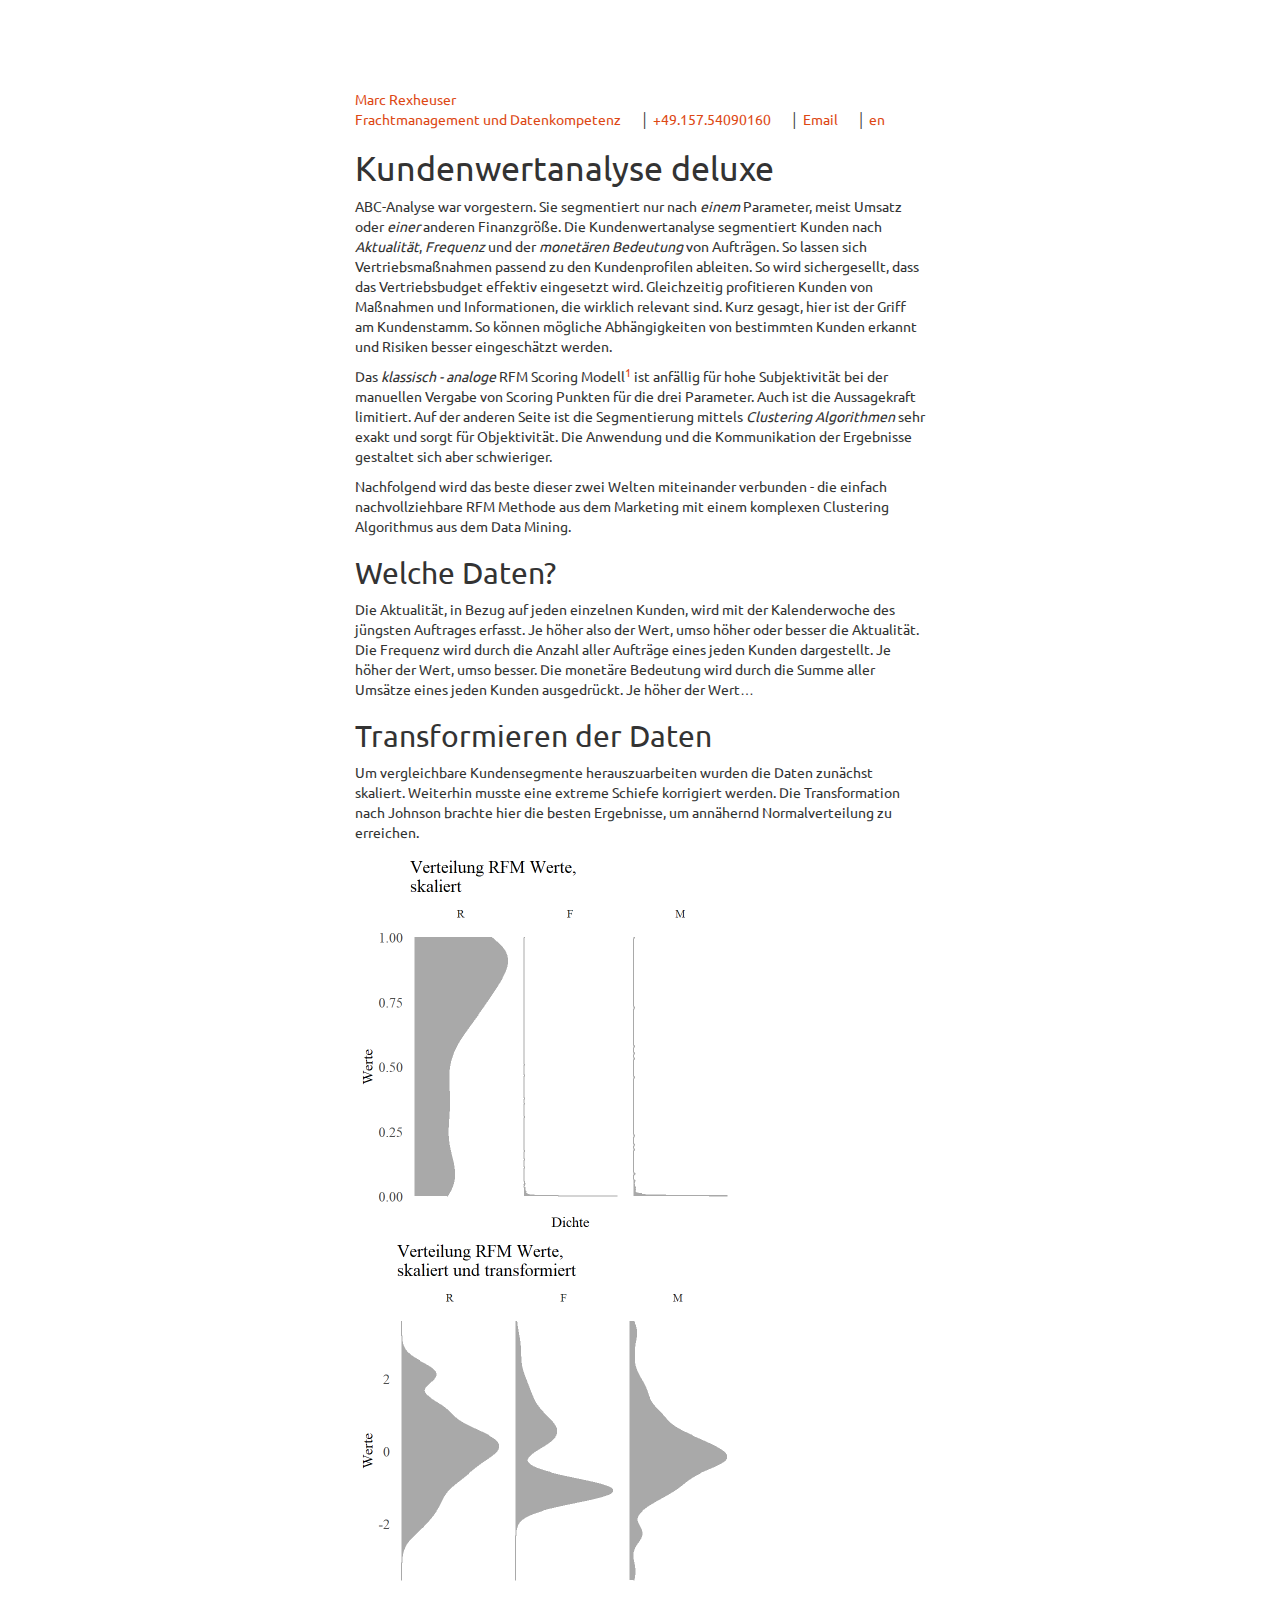
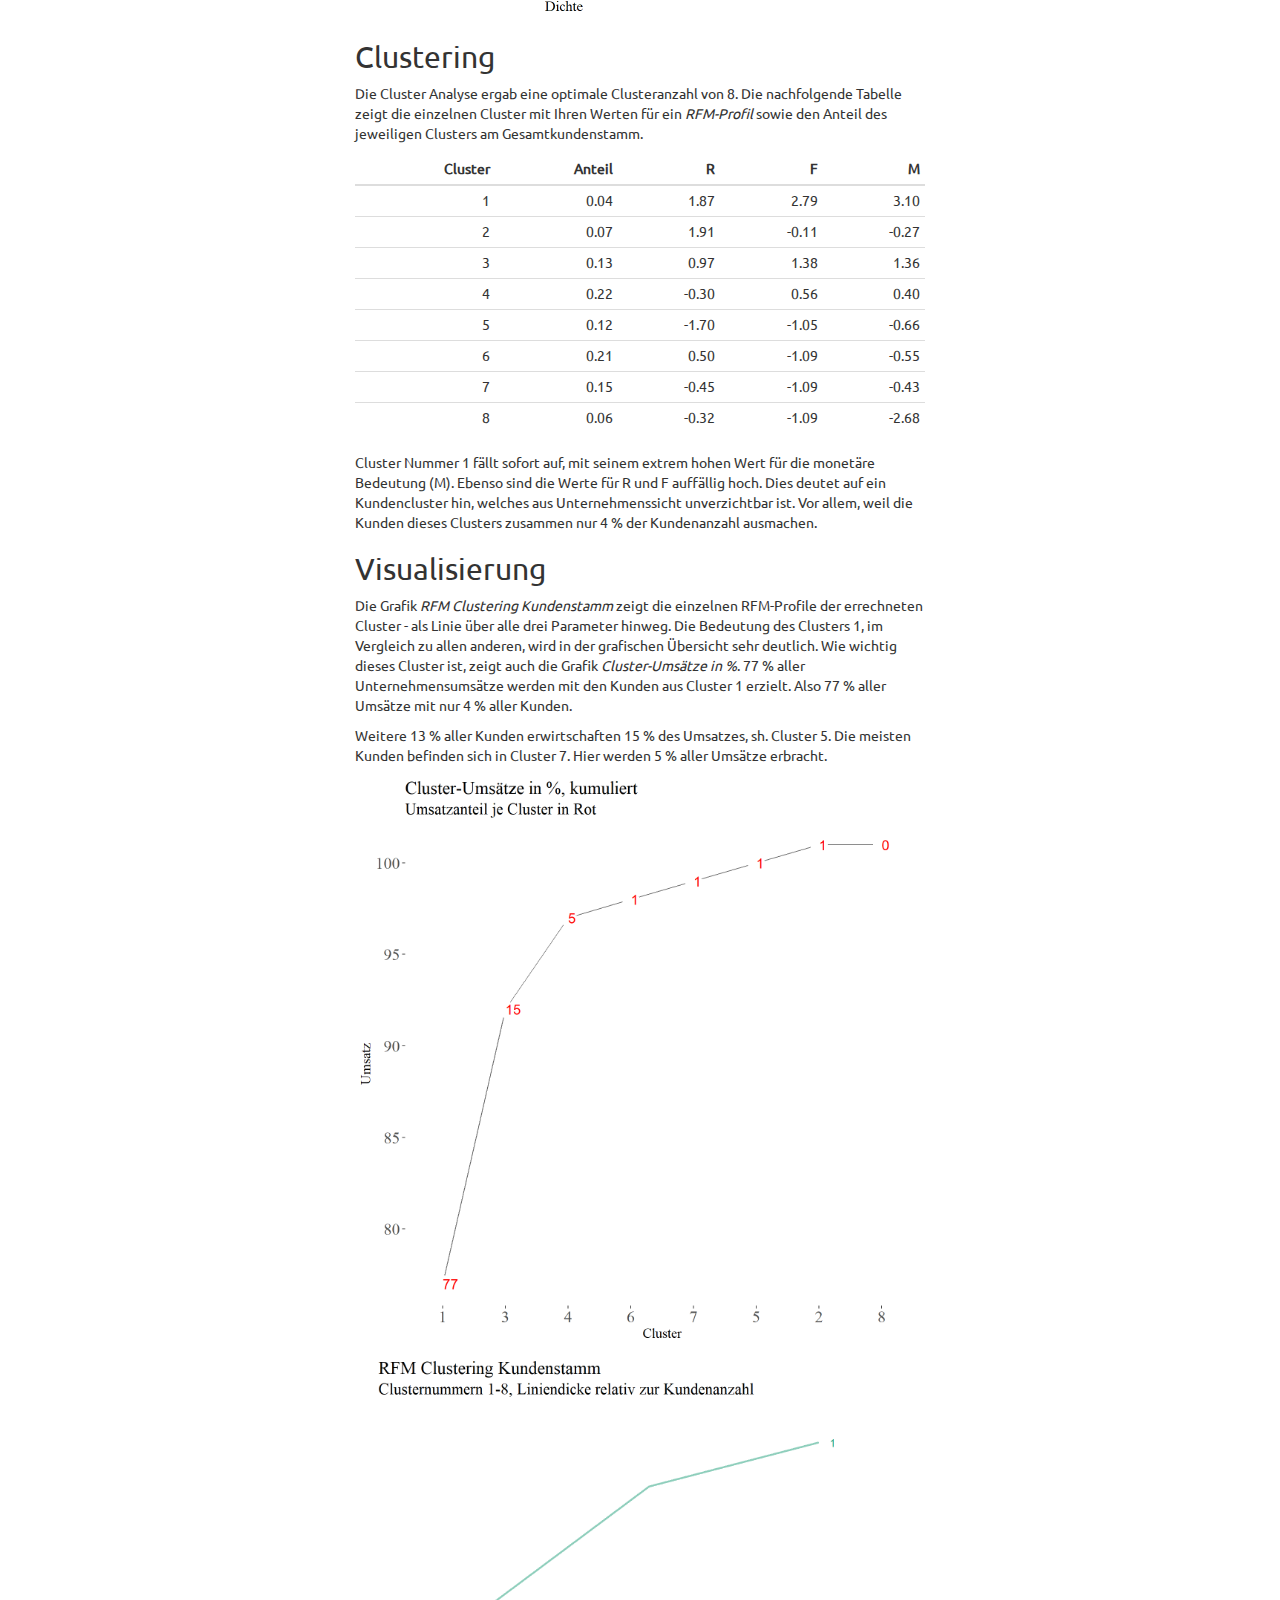
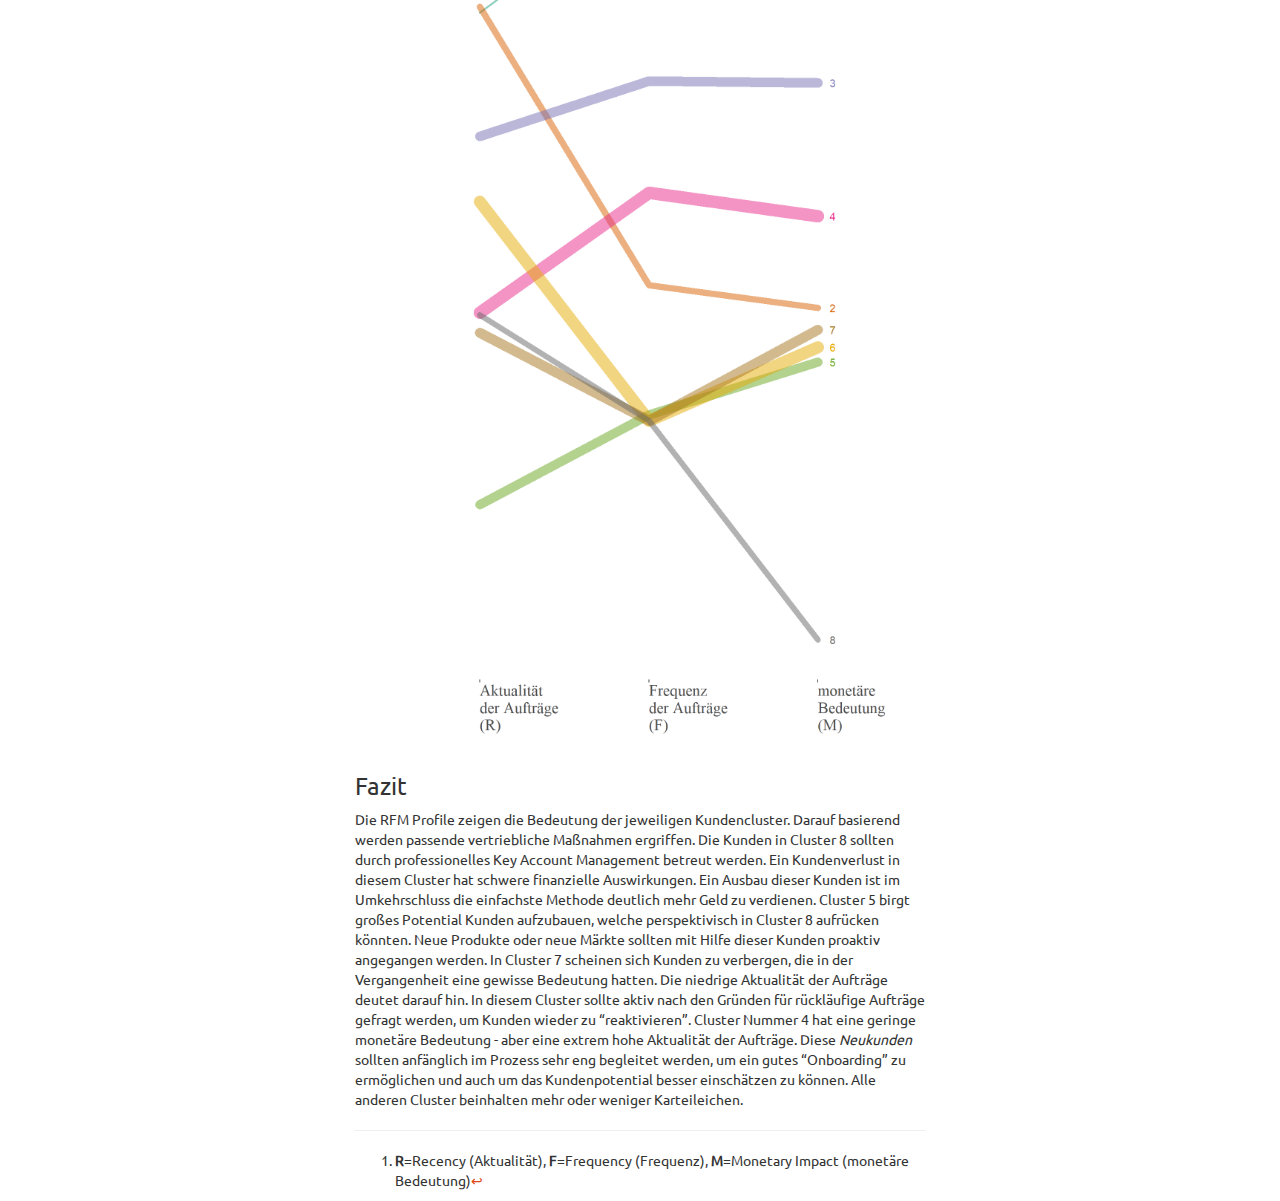
==== commit 75989294: "." ====
--- a/clustering.html
+++ b/clustering.html
@@ -185,7 +185,7 @@
 <p><a href="index.html">Marc Rexheuser <br /> Frachtmanagement und Datenkompetenz</a>   │ <a href="tel:+49.157.54090160">+49.157.54090160</a>   │ <a href="mailto:post23@protonmail.com?subject=Hallo">Email</a>   │ <a href="eng.html">en</a></p>
 <div id="kundenwertanalyse-deluxe" class="section level1">
 <h1>Kundenwertanalyse deluxe</h1>
-<p>ABC Analyse war gestern. Sie segmentiert nur nach <em>einem</em> Parameter, meist Umsatz oder <em>eine</em> andere Finanzgröße. Die Kundenwertanalyse segmentiert Kunden nach <em>Aktualität</em>, <em>Frequenz</em> und der <em>monetären Bedeutung</em> von Aufträgen. So lassen sich Vertriebsmaßnahmen passend zu den Kundenprofilen ableiten. So wird sichergesellt, dass das Vertriebsbudget effektiv eingesetzt wird. Gleichzeitig profitieren Kunden von Maßnahmen und Informationen, die wirklich relevant sind. Kurz gesagt, hier ist der Griff am Kundenstamm. So können mögliche Abhängigkeiten von bestimmten Kunden erkannt und Risiken besser eingeschätzt werden.</p>
+<p>ABC-Analyse war vorgestern. Sie segmentiert nur nach <em>einem</em> Parameter, meist Umsatz oder <em>einer</em> anderen Finanzgröße. Die Kundenwertanalyse segmentiert Kunden nach <em>Aktualität</em>, <em>Frequenz</em> und der <em>monetären Bedeutung</em> von Aufträgen. So lassen sich Vertriebsmaßnahmen passend zu den Kundenprofilen ableiten. So wird sichergesellt, dass das Vertriebsbudget effektiv eingesetzt wird. Gleichzeitig profitieren Kunden von Maßnahmen und Informationen, die wirklich relevant sind. Kurz gesagt, hier ist der Griff am Kundenstamm. So können mögliche Abhängigkeiten von bestimmten Kunden erkannt und Risiken besser eingeschätzt werden.</p>
 <p>Das <em>klassisch - analoge</em> RFM Scoring Modell<a href="#fn1" class="footnoteRef" id="fnref1"><sup>1</sup></a> ist anfällig für hohe Subjektivität bei der manuellen Vergabe von Scoring Punkten für die drei Parameter. Auch ist die Aussagekraft limitiert. Auf der anderen Seite ist die Segmentierung mittels <em>Clustering Algorithmen</em> sehr exakt und sorgt für Objektivität. Die Anwendung und die Kommunikation der Ergebnisse gestaltet sich aber schwieriger.</p>
 <p>Nachfolgend wird das beste dieser zwei Welten miteinander verbunden - die einfach nachvollziehbare RFM Methode aus dem Marketing mit einem komplexen Clustering Algorithmus aus dem Data Mining.</p>
 <div id="welche-daten" class="section level2">
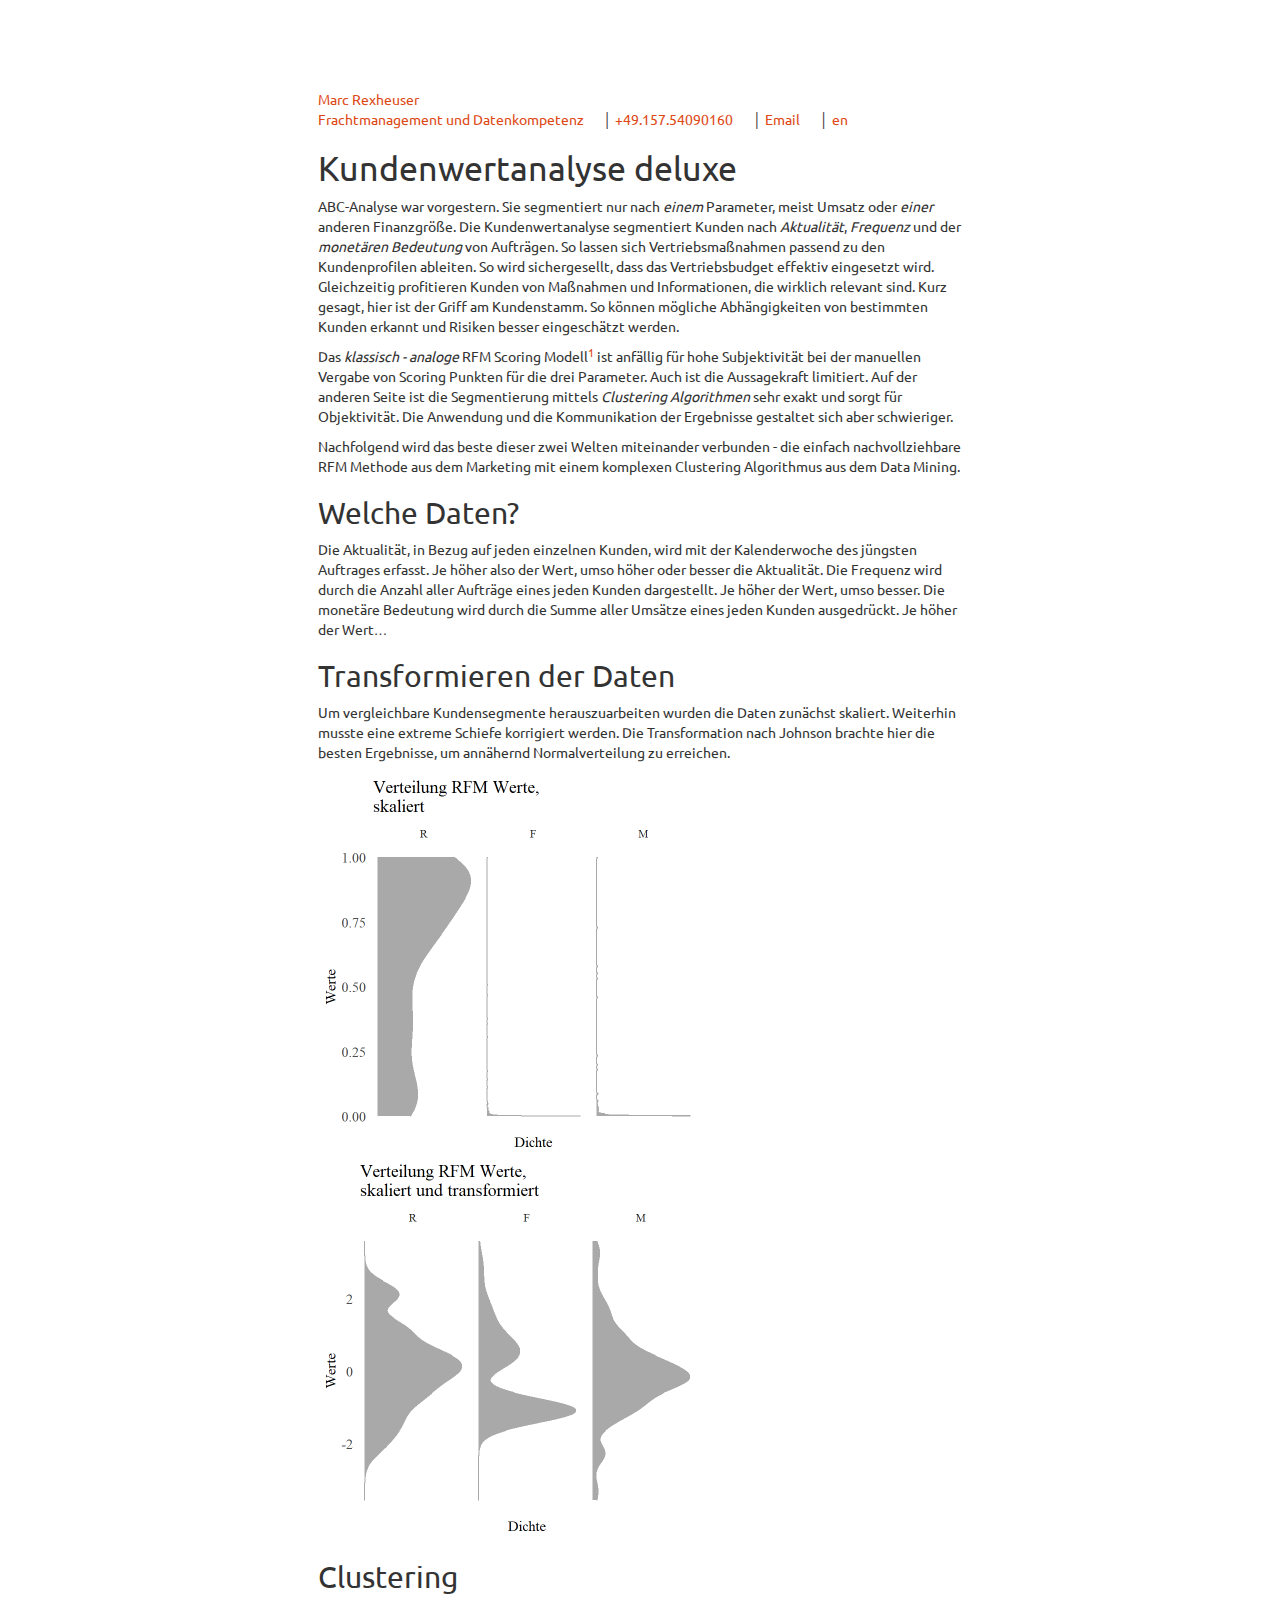
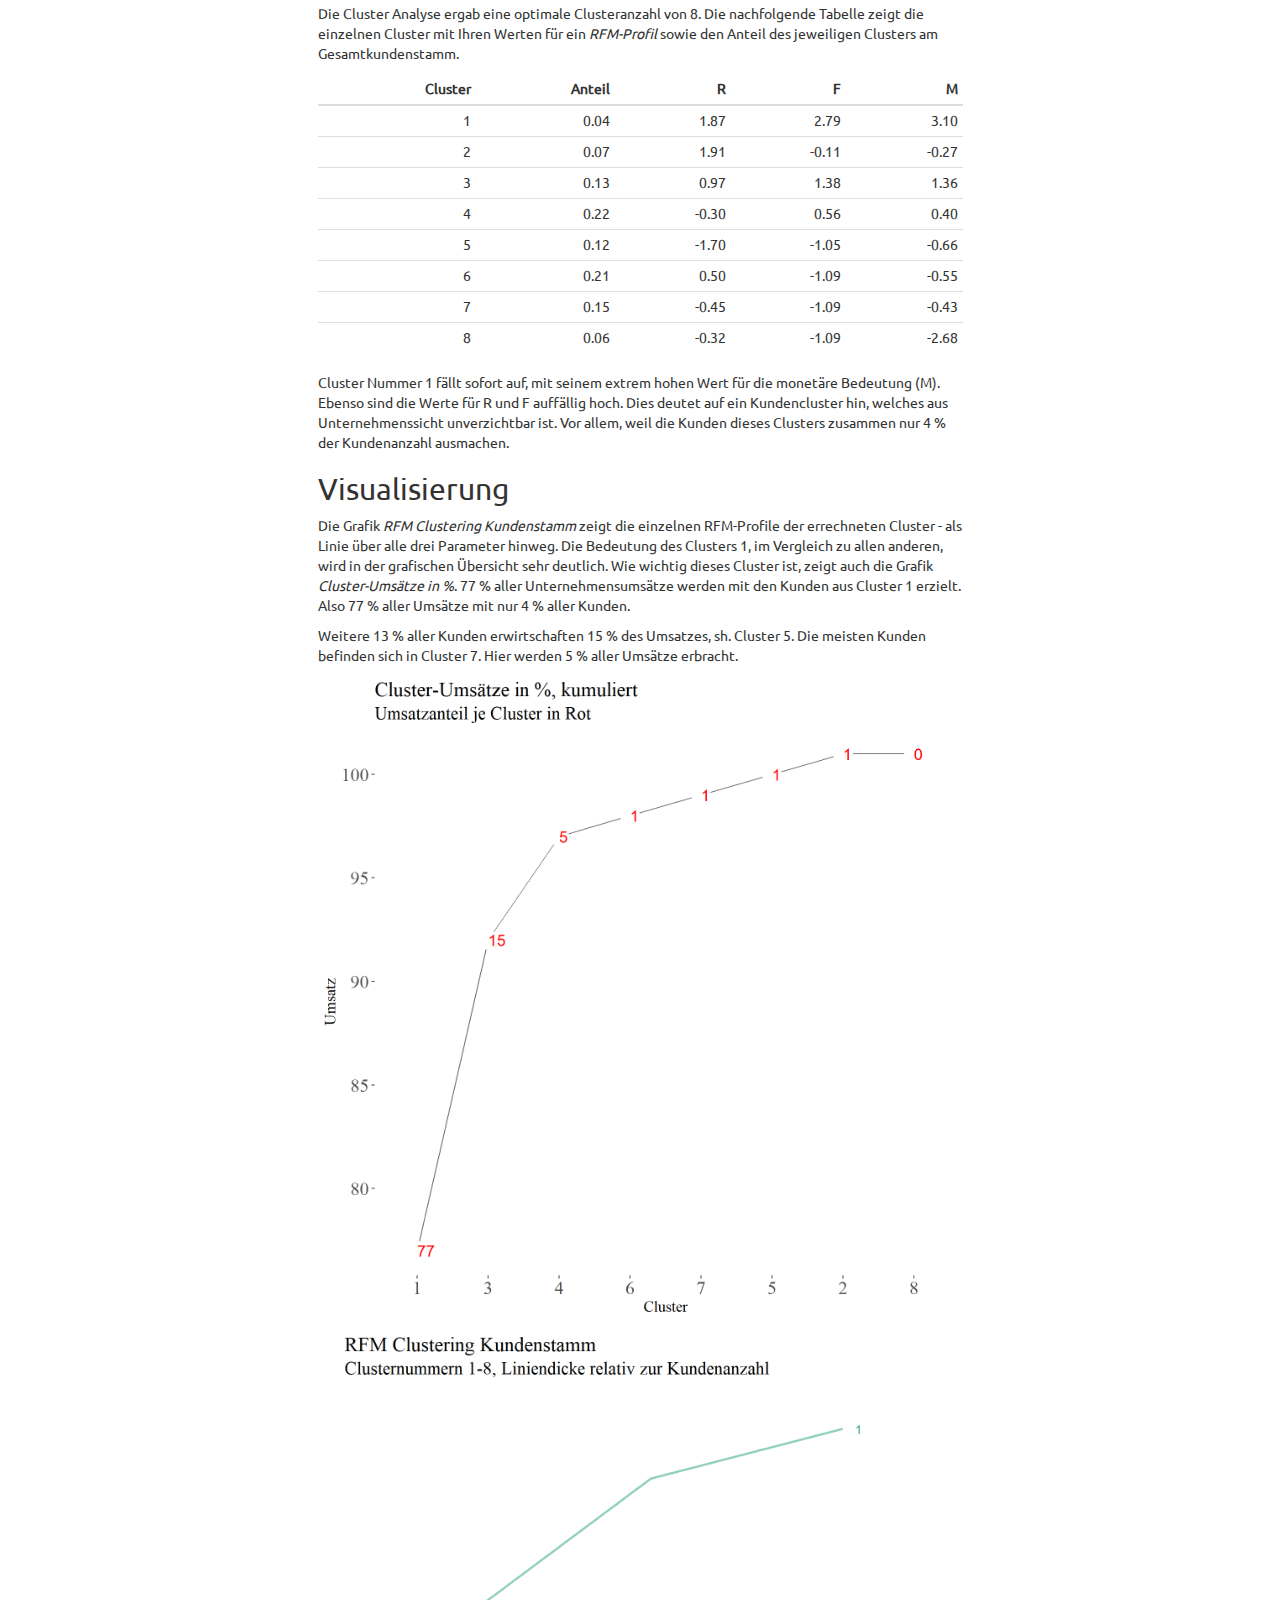
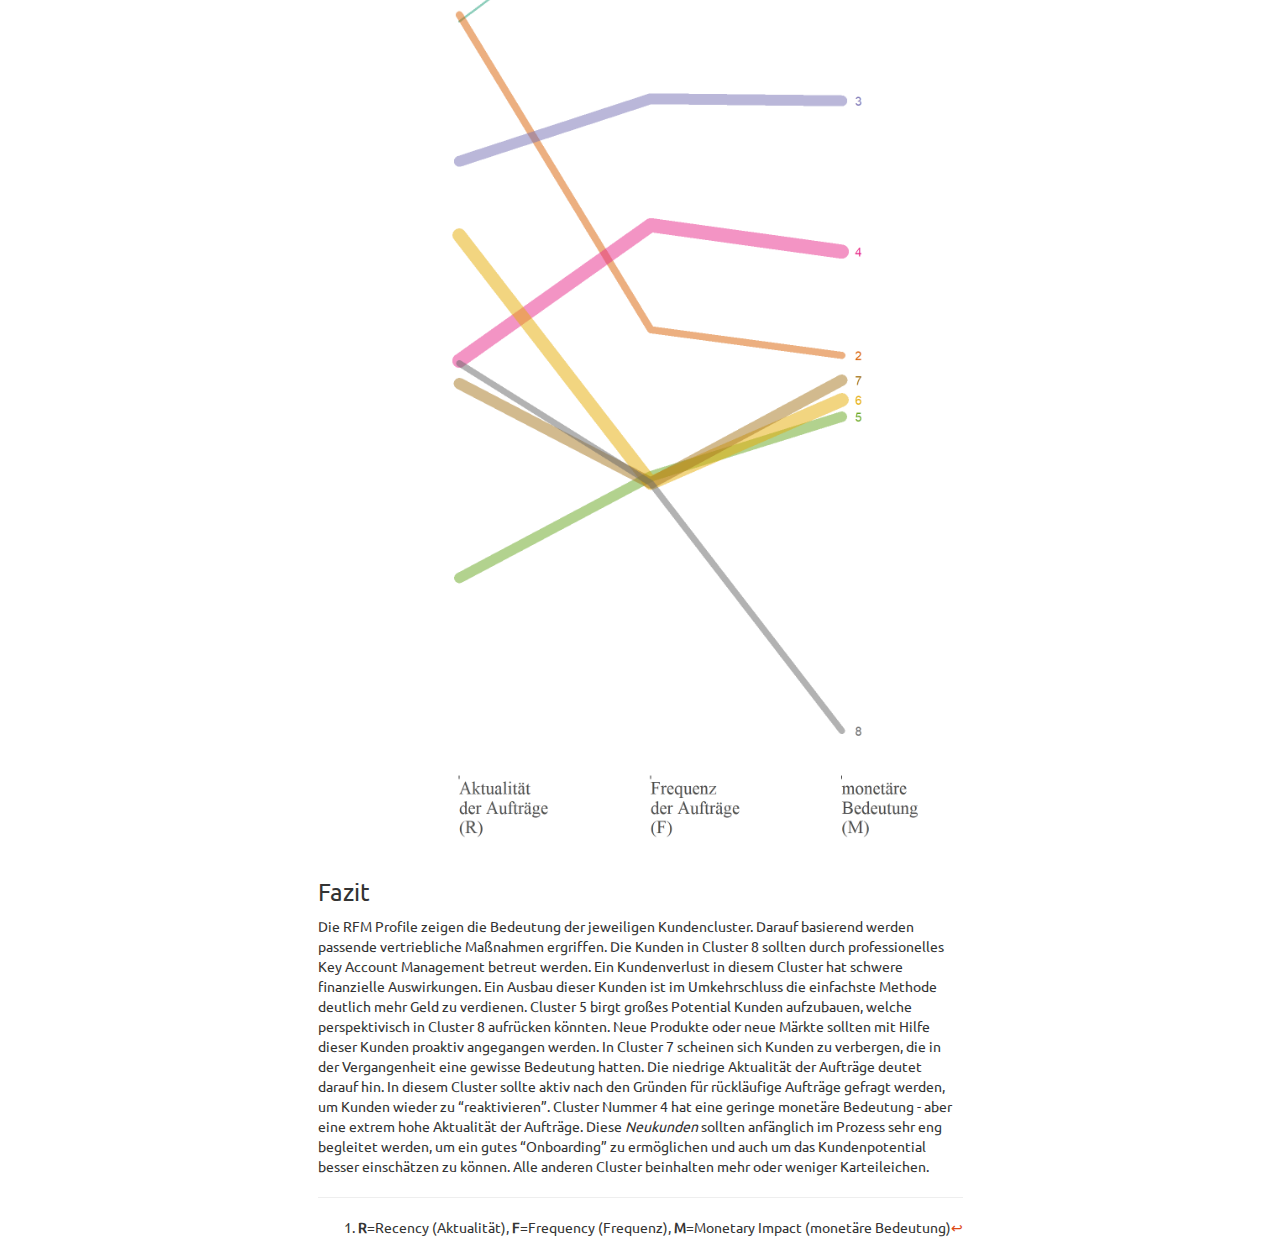
==== commit cf89bc2a: "." ====
--- a/clustering.html
+++ b/clustering.html
@@ -68,7 +68,7 @@
 }
 </style>
 
-<link href="data:text/css;charset=utf-8,%2Emain%2Dcontainer%20%7B%0Awidth%3A%20600px%3B%0A%7D" rel="stylesheet" type="text/css" />
+<link href="data:text/css;charset=utf-8,%2Emain%2Dcontainer%20%7B%0Awidth%3A%20675px%3B%0A%7D" rel="stylesheet" type="text/css" />
 
 
 
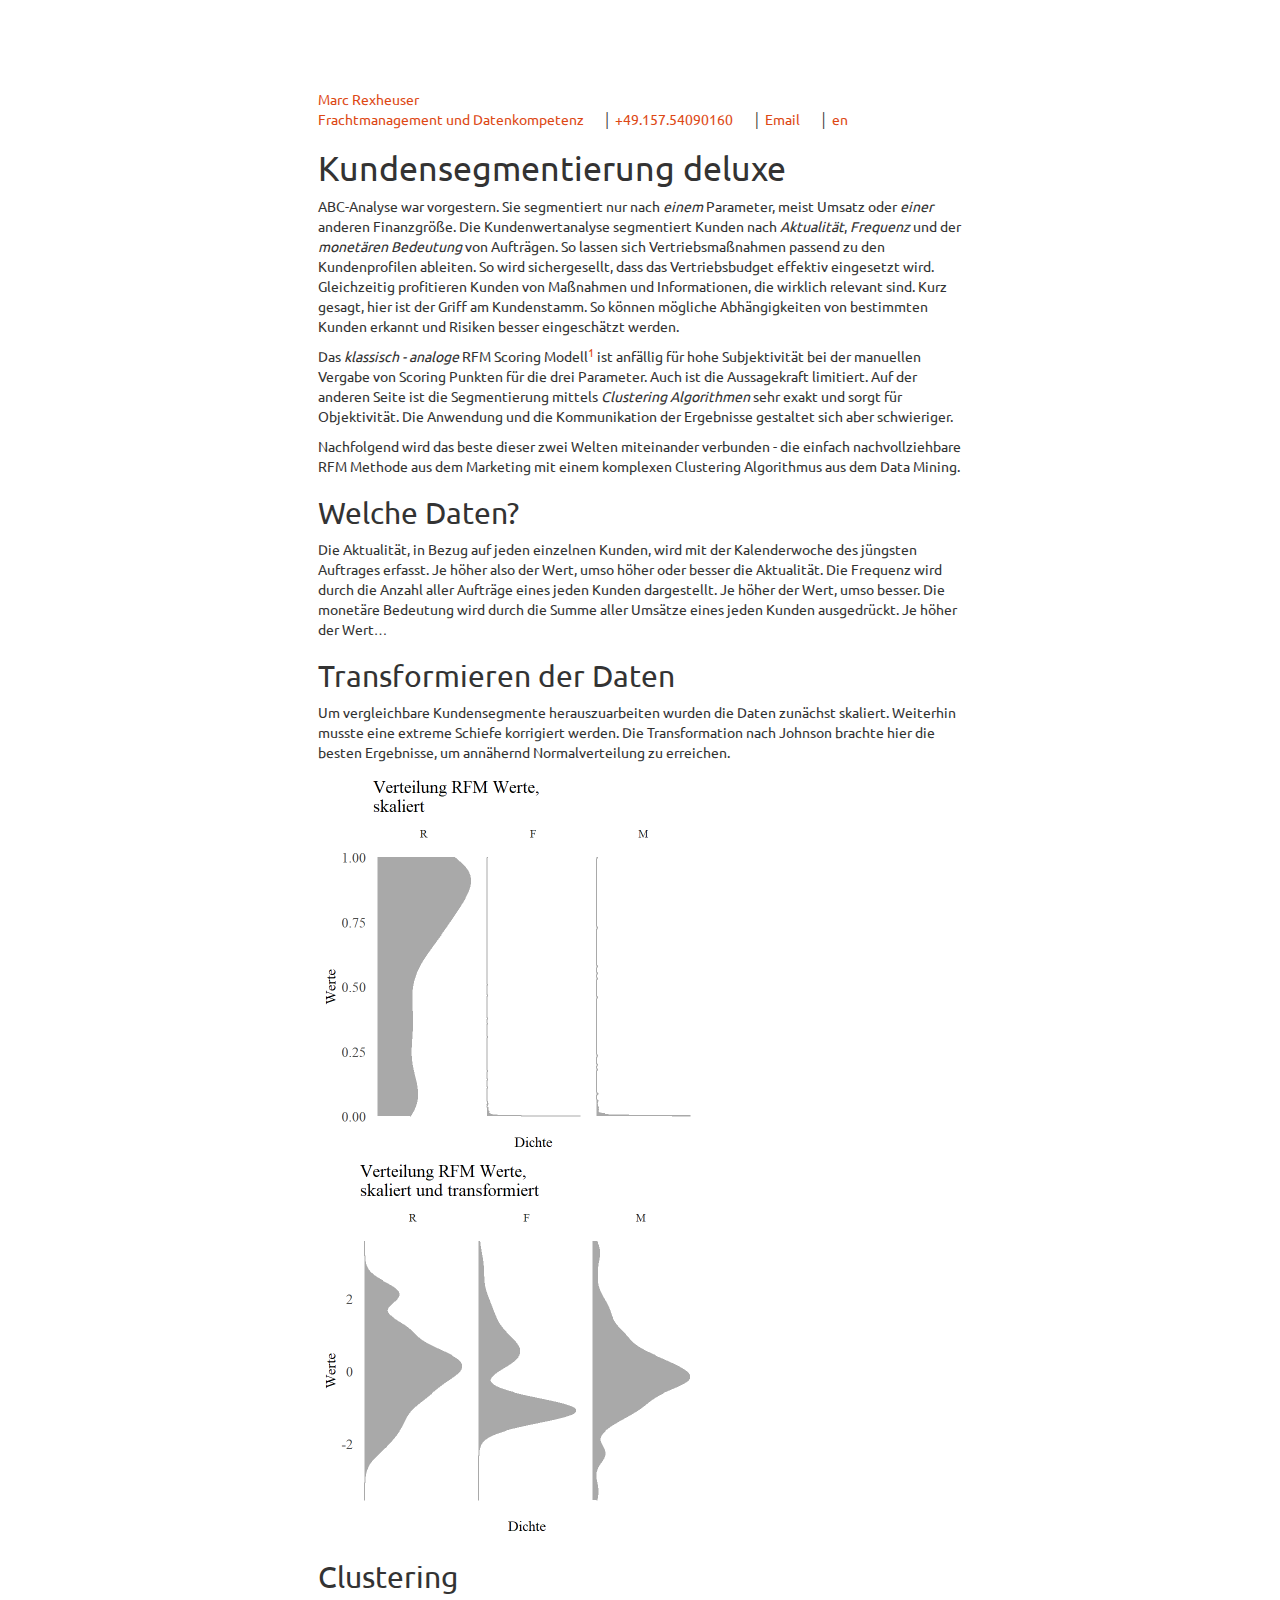
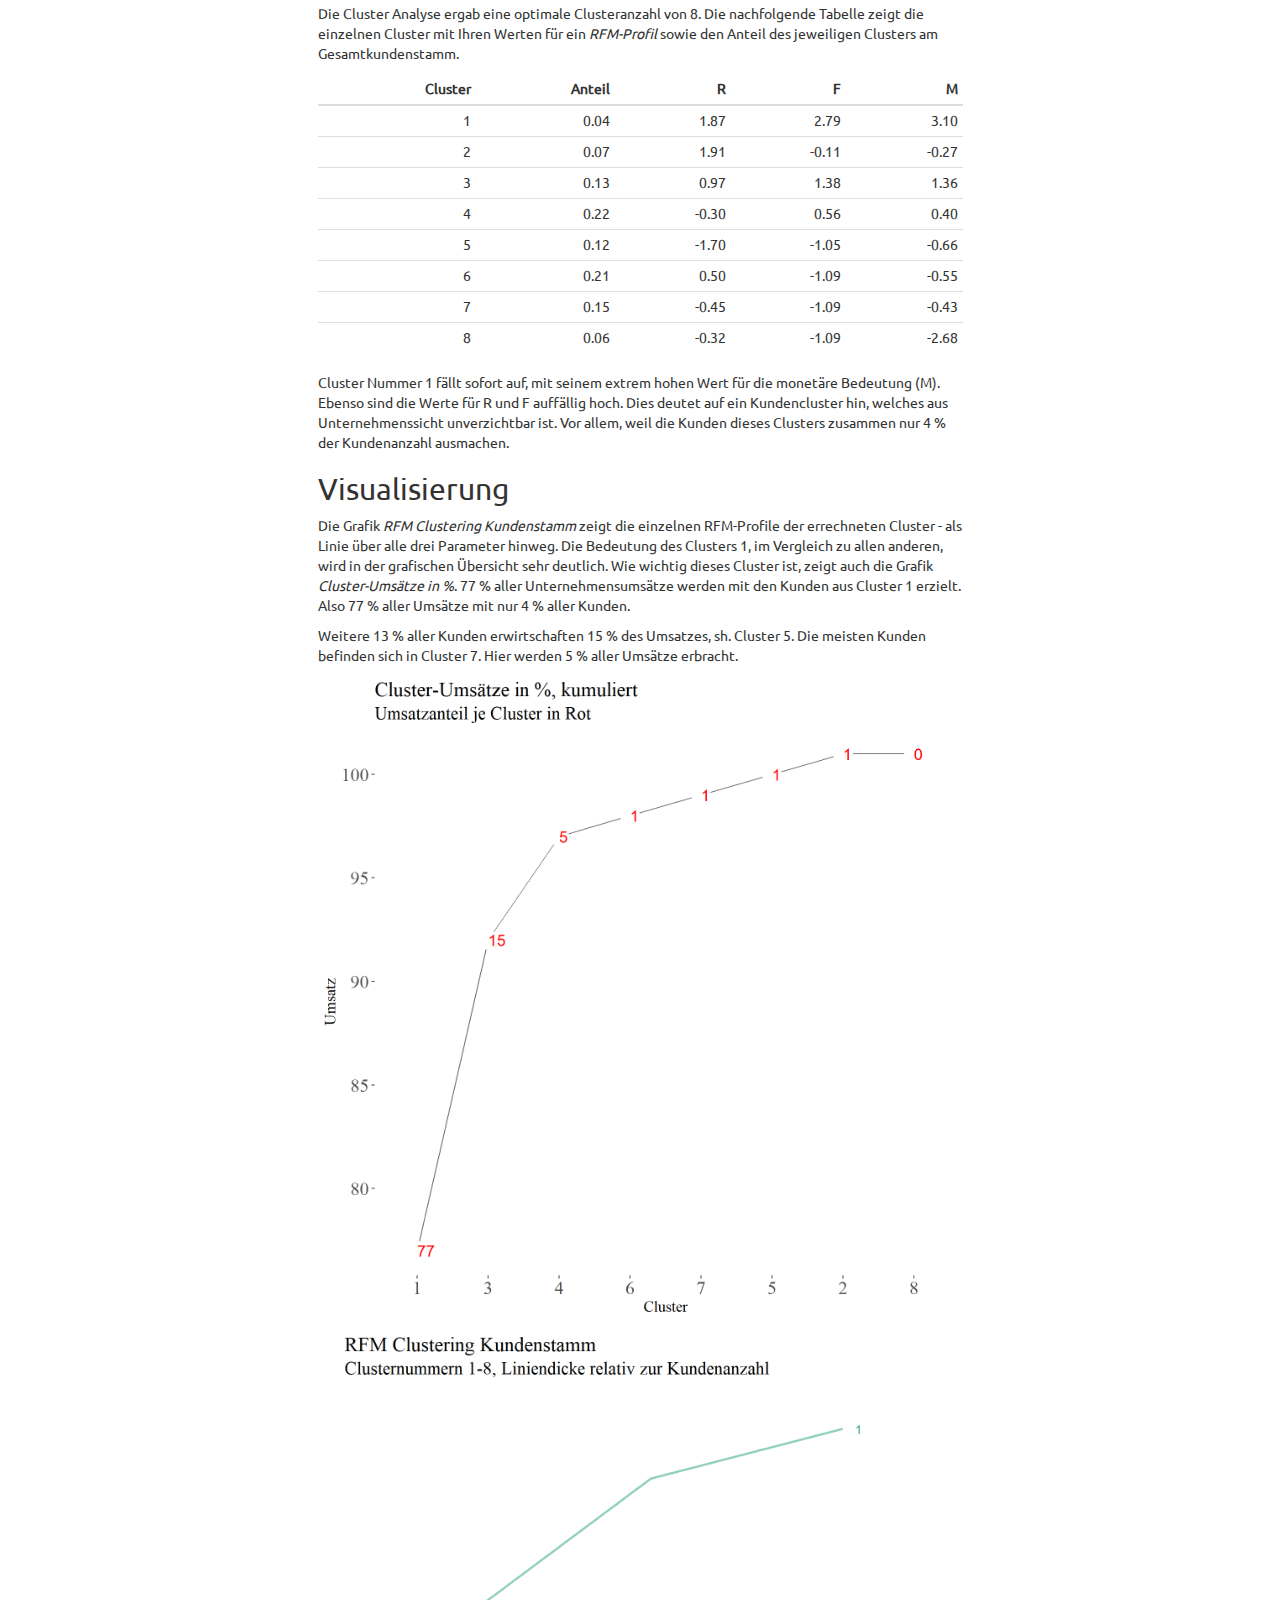
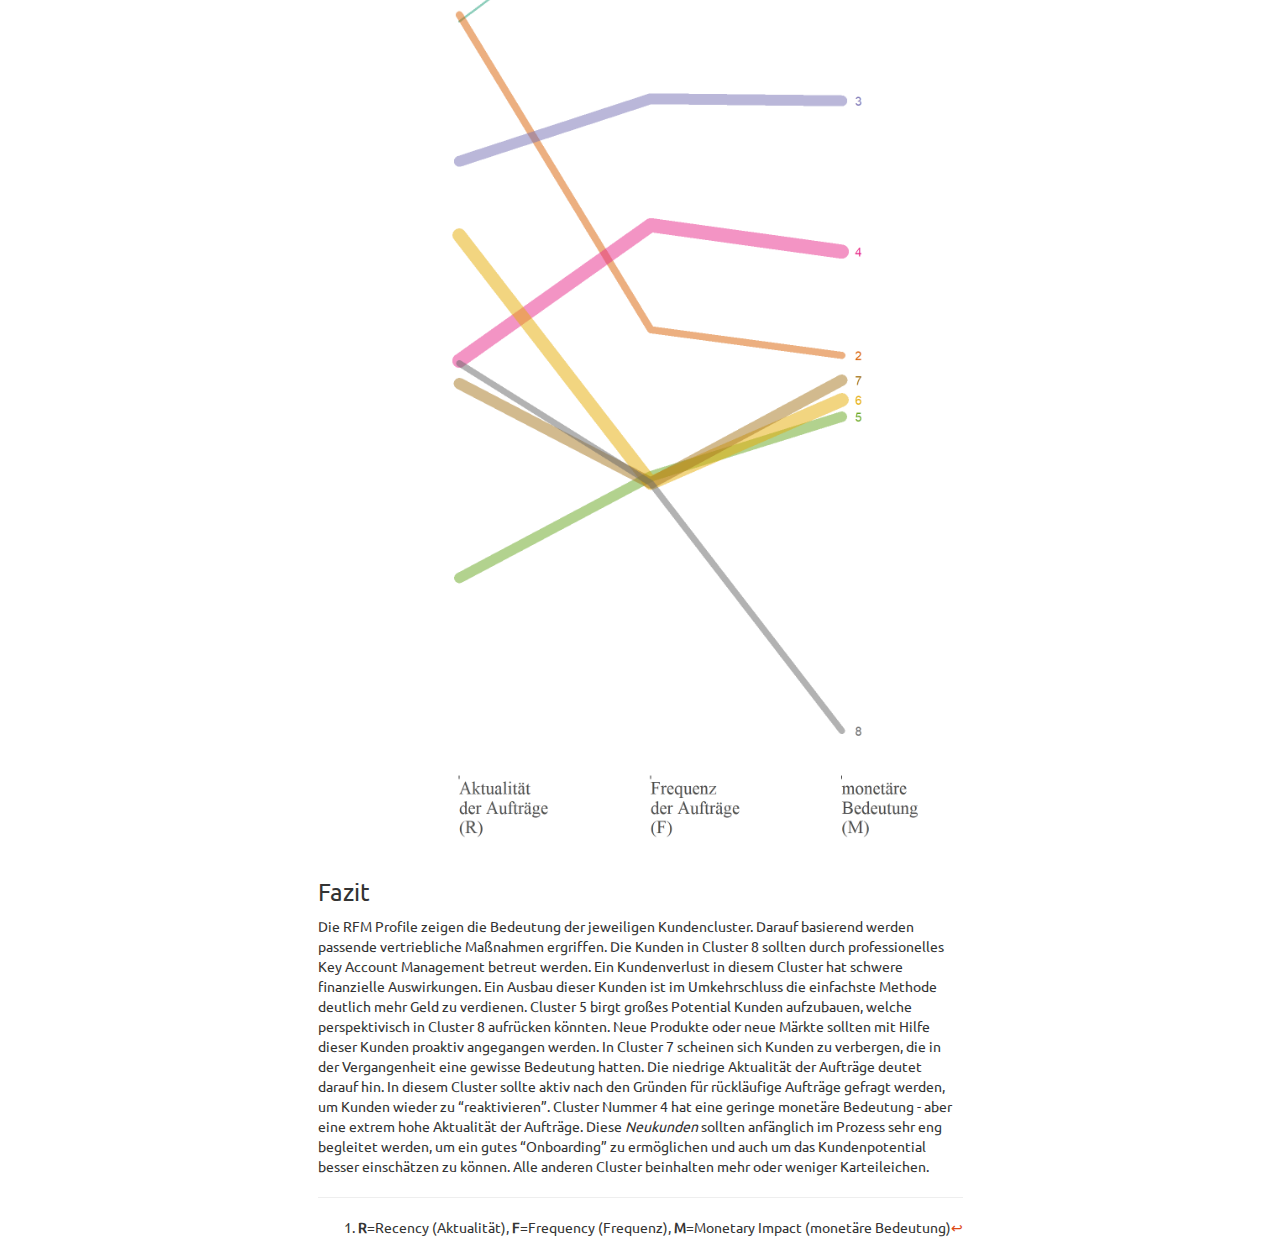
==== commit d9e0fdea: "." ====
--- a/clustering.html
+++ b/clustering.html
@@ -183,8 +183,8 @@
 
 <p><br /> <br /> <br /> <br /></p>
 <p><a href="index.html">Marc Rexheuser <br /> Frachtmanagement und Datenkompetenz</a>   │ <a href="tel:+49.157.54090160">+49.157.54090160</a>   │ <a href="mailto:post23@protonmail.com?subject=Hallo">Email</a>   │ <a href="eng.html">en</a></p>
-<div id="kundenwertanalyse-deluxe" class="section level1">
-<h1>Kundenwertanalyse deluxe</h1>
+<div id="kundensegmentierung-deluxe" class="section level1">
+<h1>Kundensegmentierung deluxe</h1>
 <p>ABC-Analyse war vorgestern. Sie segmentiert nur nach <em>einem</em> Parameter, meist Umsatz oder <em>einer</em> anderen Finanzgröße. Die Kundenwertanalyse segmentiert Kunden nach <em>Aktualität</em>, <em>Frequenz</em> und der <em>monetären Bedeutung</em> von Aufträgen. So lassen sich Vertriebsmaßnahmen passend zu den Kundenprofilen ableiten. So wird sichergesellt, dass das Vertriebsbudget effektiv eingesetzt wird. Gleichzeitig profitieren Kunden von Maßnahmen und Informationen, die wirklich relevant sind. Kurz gesagt, hier ist der Griff am Kundenstamm. So können mögliche Abhängigkeiten von bestimmten Kunden erkannt und Risiken besser eingeschätzt werden.</p>
 <p>Das <em>klassisch - analoge</em> RFM Scoring Modell<a href="#fn1" class="footnoteRef" id="fnref1"><sup>1</sup></a> ist anfällig für hohe Subjektivität bei der manuellen Vergabe von Scoring Punkten für die drei Parameter. Auch ist die Aussagekraft limitiert. Auf der anderen Seite ist die Segmentierung mittels <em>Clustering Algorithmen</em> sehr exakt und sorgt für Objektivität. Die Anwendung und die Kommunikation der Ergebnisse gestaltet sich aber schwieriger.</p>
 <p>Nachfolgend wird das beste dieser zwei Welten miteinander verbunden - die einfach nachvollziehbare RFM Methode aus dem Marketing mit einem komplexen Clustering Algorithmus aus dem Data Mining.</p>
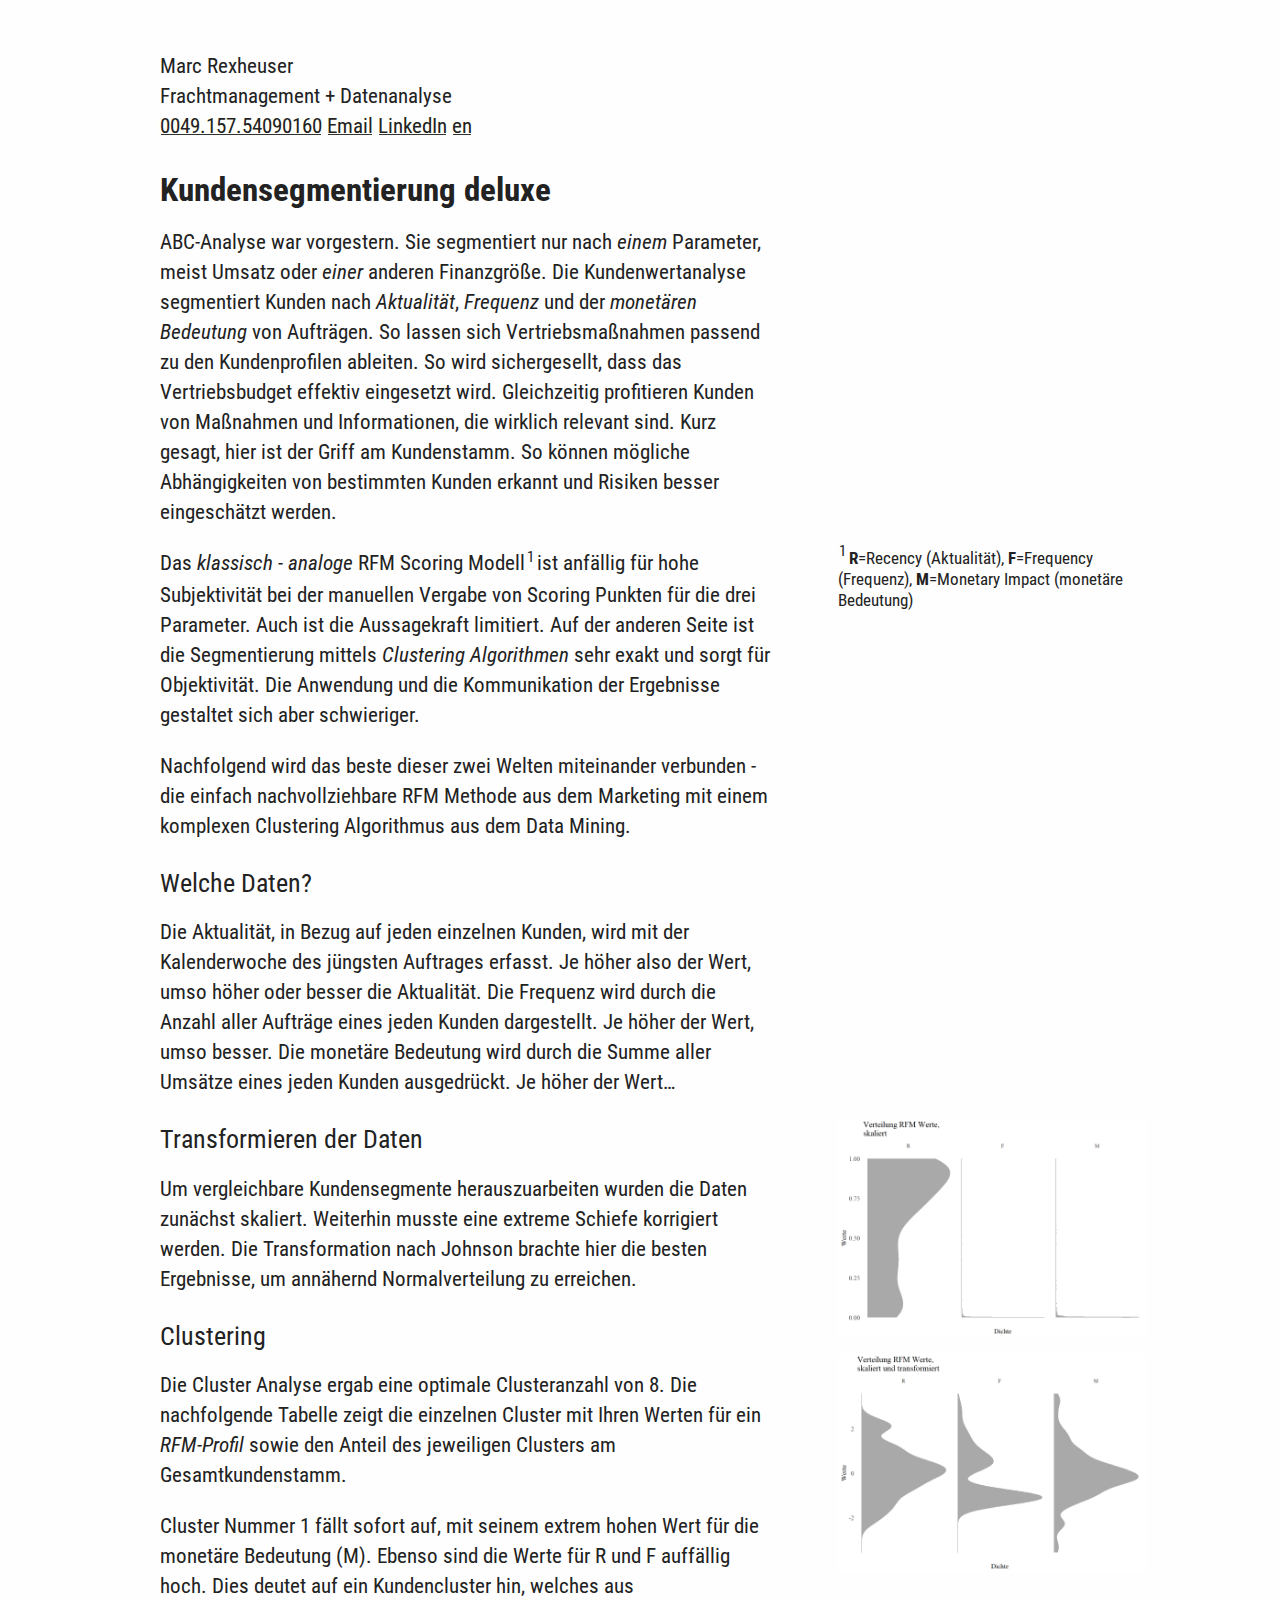
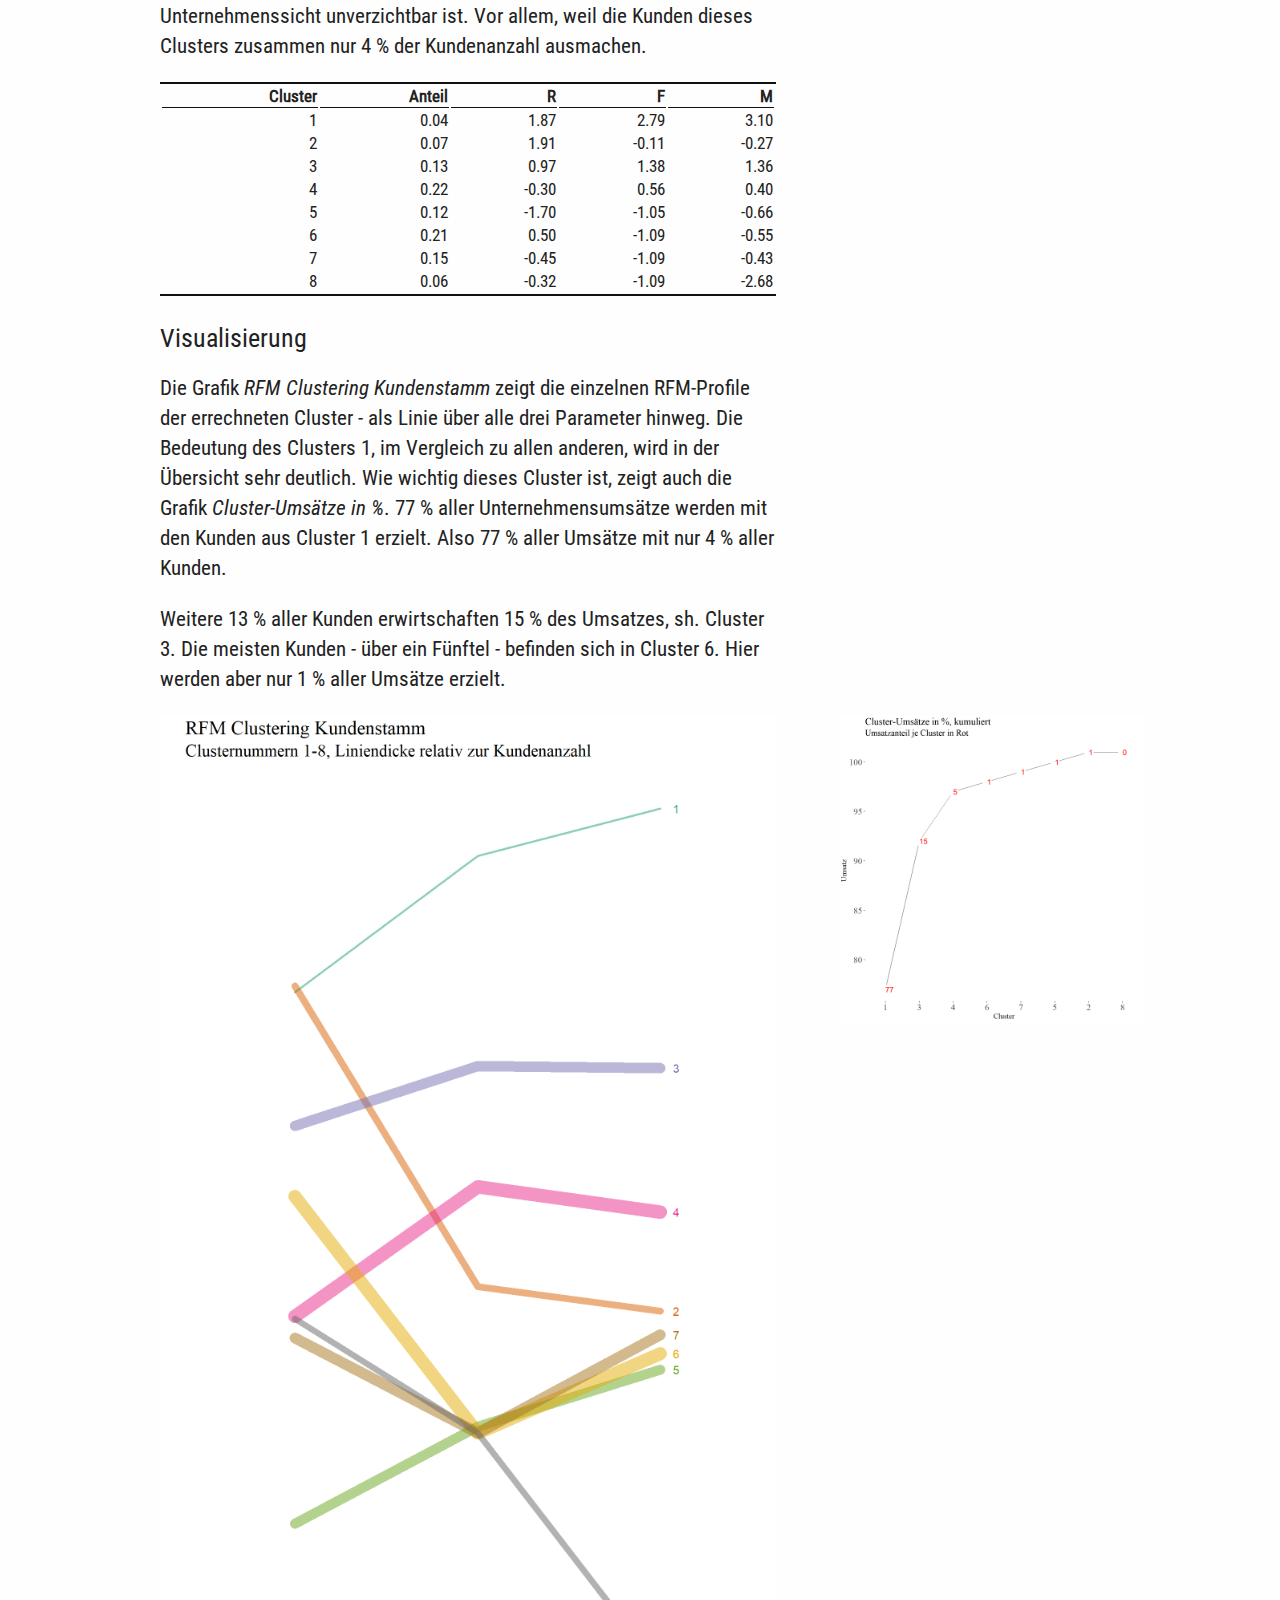
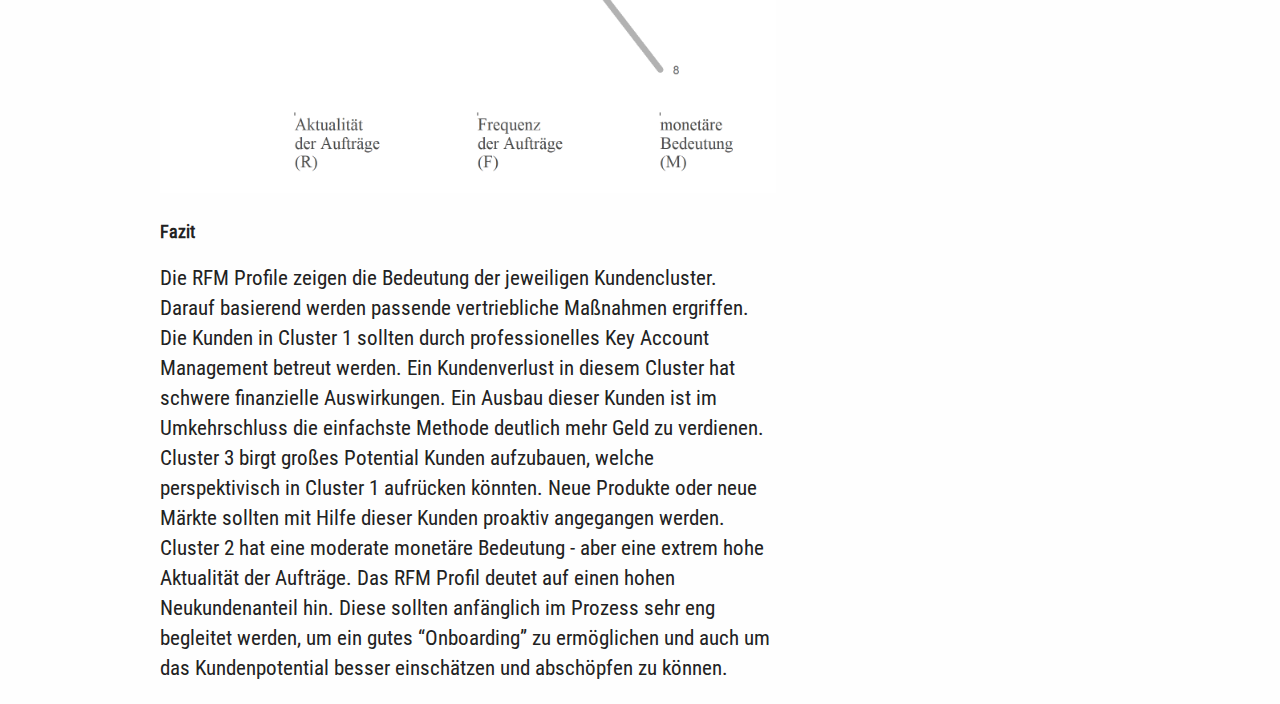
==== commit d811d054: "." ====
--- a/clustering.html
+++ b/clustering.html
@@ -8,27 +8,17 @@
 <meta name="generator" content="pandoc" />
 <meta http-equiv="X-UA-Compatible" content="IE=EDGE" />
 
+<meta name="viewport" content="width=device-width, initial-scale=1" />
 
 
 
 <title></title>
 
-<script src="[data-uri]"></script>
-<meta name="viewport" content="width=device-width, initial-scale=1" />
-<link href="data:text/css;charset=utf-8,%40font%2Dface%20%7B%0Afont%2Dfamily%3A%20%27Ubuntu%27%3B%0Afont%2Dstyle%3A%20normal%3B%0Afont%2Dweight%3A%20400%3B%0Asrc%3A%20url%28data%3Aapplication%2Fx%2Dfont%2Dtruetype%3Bbase64%2CAAEAAAASAQAABAAgR1BPUycuYgIAAObQAAA3gkdTVULI%2B%2BxfAAEeVAAAATRPUy8yiS75qQAApAAAAABgY21hcH%2BRBjoAAL3IAAAA8GN2dCAtJCQGAADH0AAAAhRmcGdtdr1ExAAAvrgAAAYjZ2FzcAAZAAkAAObAAAAAEGdseWboBrrfAAABLAAAnPhoZG14NAR2rgAApGAAABloaGVhZABJh4wAAKAQAAAANmhoZWEQtA09AACj3AAAACRobXR43%2BIqIgAAoEgAAAOUa2VybgdGCW8AAMnkAAAZsGxvY2EZQ0boAACeRAAAAcxtYXhwBowI0QAAniQAAAAgbmFtZQtVI0YAAOOUAAAAxHBvc3REpDXvAADkWAAAAmhwcmVwQUbC5wAAxNwAAALxAAIAMgAAAcIC7gADAAcAGkAKBAIJBwEIBwMGAgAvzS%2FNARDezRDezTEwMxEhEScRIREyAZAy%2FtQC7v0SMgKK%2FXYAAAAAAgBH%2F%2FMAzQK1AAkAFQAjQBAKAwl%2FEAQHBxcWAxMNYwhbAD8%2F3c4BERI5LzPE%2FTLEMTATFAYHIy4BPQEzExQGIyImNTQ2MzIWvAwJOgkMZBEkHx8kJB8fJAH5VIlERIlUvP2BGygoGxsoKAD%2F%2FwBIAfUBWgL4ACYACgAAAAcACgCxAAAAAgAxAAACagK1ABsAHwD7QKYXHwEYHgEeAg0GFx0CDQkUDgINChMLAwwKEwgDDAkUBwMMBhcEAwwFGAECDQUYAg0MAwIDDX8MAxQMAw0%2FDAEMAxIaEQoTDxsQChMKHBsQCRQVGhEJFAkfGxAGFxkaEQUYFhoRBhcAGxAFGAYfBS8FAgUhGxARGhsaEH8RGhQRGhAwGgEaDxEBERgXFA8TARMgBhd5BRgaQQkUeQoAEwETEUIMQgNBAD8%2FP95dwP3AP97A%2FcABENZdwMDA1l3EXQDBhwUrEADBhwV9EMQBGBDWXcAPDw8PwA8PwA8P1tRdAMGHBSsQAMGHBX0QxA8PDw8PDw8PMTABXV0BMzczBzMVIwczFSMHIzcjByM3IzUzNyM1MzczAzM3IwEcoiNUI1hnIomXI1QjoiNUI1hmIoiXI1RUoiOiAf63t0qzSre3t7dKs0q3%2FkyzAAAAAQA9%2F5MB9AMIADMA%[base64]%2FEk8SAhIQhhOWEwITAC9dM81dM%2B1dMj9dXTPNM%2B0yEjk5XV1dXV1dARDeMtbtENZeXV1d7V0SOS8SORI5EMGHBCsQAcGHBH0QxAEYEO0yL%2B0QxF0yXTEwAF1dAV1dXV1dXV1dXSUyNjU0LgInLgM1NDY3NTMVHgEXBy4BIyIGFRQeAhceAxUUBgcVIzUuASc3HgEBBk0%2BGy07Hx47Lh1VUVMsTBYTGEg2PEETJDEeJ0Y1IFZaU0ZYFhkeVF8xJhwoHhgLCxsnNyhHWwxzcAISCE4JEy4qFyAZFAsPIC0%2BLEdXC4F%2BAhsMSw4YAAAAAAUAMv%2FxAygCxAATAB8AMwA%2FAEMAlUBmQ0FAQa5CQxRCQ0JAQkAAKgkgGSApIAMgrjqsCTQZNCk0AzSuPyoBBioWKiYqAypFBgoWCiYKAwquFKwGGhYaJhoDGq4JABkAKQADCABEQ0FCQkFCQEElfTetPX0vRg99Ha0XfQVFAD%2F9%2Fu0%2F%2Ff7tPz8%2FPwEQ3l5d%2FV3%2B7V0Q1l1d%2FV3%2B7V0REjk5Ly%2BHK4d9xDEwEzQ%2BAjMyHgIVFA4CIyIuAjc0JiMiBhUUFjMyNhM0PgIzMh4CFRQOAiMiLgI3NCYjIgYVFBYzMjYDASMBMhgrOiIiOisYGCs6IiI6KxjwKicnKionJyrIGCs6IiI6KxgYKzoiIjorGPAqJycqKicnKjz%2BeVsBhwIMLUQvGBgvRC0tRC8YGC9ELTY9PTY2PT3%2B0y1ELxgYL0QtLUQvGBgvRC02PT02Nj09AkL9SwK1AAAAAAMALv%[base64]%2F%2FC0CAtIDEUAPytd7V0uPz8%2FXe1dEjkvFzldXV1dEjk5XV0uAS4Q3u1d1F5d7TMvENJdXcAvXe0QwYcEK4cFfcSHDsQBEMIYL%2B0SFzldXV1dXV1dXYcQK4d9xA8PDw8QAcGHBBgrEAHBhwR9EMQAXQ8PDw8xMF1dXV1dXV0BXV1dXV03ND4CNyY1ND4CMzIeAhUUDgIHFzY3Fw4BBx4BFyMuAScOASMiLgI3FB4CMzI2NycOAxM0JiMiBhUUFz4DLhgpNh1KGy9BJyg%2FKxYXJzIcoiIKTQQhHiM7E2IMIxMpbEZBVjUWXQ4gMyYxUyDDEiUeE%2FMtJywvRBYnHRG4Jz0xJQ5KTyhALBgYKDgfIzguJg%2BlP00KKWEwJkojFCoVKTMlOUQhEiojFyQhxQkYIzABUSIvNSdBPgsaIikAAQBIAfUAqQL4AAkAFkAJAH8ICAsKBAlaAD%2FNARESOS%2FtMTATFRQGByMuAT0BqQwJNwkMAvgyMWs1NWsyMQAAAAEATv9HAT0DDwANAGFAQgQaCioKAgkKAZkK6Qr5CgOLCgEKBwMACwHwCwG0CwGgCwGOCwEdC20LfQsDDwsBC1cAAQCCAAcQBwIHDgsKZAMEYgA%2FMz8zARDWXf1dxl1dXV1dXXEyEMVdXXFxMjEwExQWFwcuATU0NjcXDgGrSkhCTl9fTkJISgErgNpdLV%2F3jo73Xy1d2gAAAQAH%2F0cA9gMPAA0AYUBCChUEJQQCBgQBlgTmBPYEA4QEAQQHCw8DAf8DAbsDAa8DAYADARIDYgNyAwMAAwEDWAABAIIPBx8HAgcPCwpiAwRkAD8zPzMBENZd%2FV3GXV1dXV1dcTIQxV1dcXEyMTATNCYnNx4BFRQGByc%2BAZlKSEJOX19OQkhKASuA2l0tX%2FeOjvdfLV3aAAABACUBNwG7ArUALAC8QBF5HIkcAnYOhg4CeAUBaQUBI7j%2F4EBdDxJIIyIiFZAZAXQZhBkCGZkaAUAaARoaFZ8RAXsRixECEZYQARAQFQcgDxJIBwgIFSwsFSoqJx4MAxUVLi0VDB43HgEeAycJIZoHJyMjK2QaARoQZRABEBkZEStbAD%2FFMi8yXREzXRE5Lzkz7TIRMzNdETMzARESORkvMzMzMzMYLxEzLxEzLzMrETMvXTNdXREzL11dM11dETMvMysxMF1dXV0BFAYHPgE%2FARcHDgEHHgEfAQcnLgEnDgEPASc3PgE3LgEvATcXHgEXLgE9ATMBHQ8IJEYpBhwIKFAqIToZBUkEGCMSEiMYBEkFGTohKlAoCBwGKUYkCA9aAq0qTSkUJg4CVAMPCQMcNSMHMwYkRyYmRyQGMwcjNRwDCQ8DVAIOJhQpTSoIAAABADUANQH%2FAiEACwAxQBoFsAMHrwEAsAkJDQwCsASvBgYIsACvUAoBCgAvXe3tMy%2F97QEREjkv7MD9Mu0xMBMzNTMVMxUjFSM1IzW9UL29UL0BU87OT8%2FPAAAAAAEAJv9hALMAcgANAC65AAb%2F4EAVCAtIBgADgg0HCgoODz8NTw0CDQcGAC8zL10BERI5L84z7TIyKzEwNxYUFRQGByc%2BATU0JieyASUgSBkQAQFyCA8IP3s4FzNpLg0YCwAAAAABABoBAAERAVcAAwAtQBsABRAFAggFQAKAAASvAL8AzwADAEAgJEgAlwIAL%2B0rXQEQ3hrdGs4xMF5dEzMVIxr39wFXVwAAAAABADj%2F8wC%2BAHkACwAisyAAAQC4%2F8BADAwVSAAGDCAJAQkDYwA%2FzXEBEN7NK3ExMDcUBiMiJjU0NjMyFr4kHx8kJB8fJDYbKCgbGygoAAAAAAH%2F6P9HAZgDDwADACdAFQIAAwCuAQIUAQIBBAMDZAJkAWIAYgA%2FPz8%2FAS8Q1ocrh33EMTAXIwEzR18BU125A8gAAAAAAgAy%2F%2FECAgLFAAsAHwDdtR0QDwBNGbj%2F8LMPAE0TuP%2FwQAkPAE0PEA8ATQq4%2F%2BBADg8ATQggDwBNBCAPAE0CuP%2Fgsw8ATR24%2F%2BCzDwBNGbj%2F4EAqDwBNEyAPAE0PIA8ATQyMBkAdAU0GQB0ATQYQERIATAYQDA4ATAYhFowAuP%2FAsx0BTQC4%2F8CzHQBNALj%2F8LQREgBMALj%2F8LYMDgBMACAbuP%2FwtQ4ATRuPCbj%2F8EATDgBNCVcREA4ATRGPAxAOAE0DWAA%2FK%[base64]%2FBwMHAI4QDCAMMAxQDGAMcAwGDAwDBVUDVgA%2FPxI5L13tM11dARESOS9eXc5dM%2B05MTATPgE3MxEjEQ4DB105bC1CXQwjKS0VAiYWRTT9SwI0CxgWFAcAAAABADgAAAHqAsUALADlQC8DBxMXAxcTiwcDFAcDEwcXBxcQGowMAEAQAE0AQAgJAEwALiQlawp7CgIKjBAtJLj%2F8LMSAE0kuP%2FgsxEATSS4%2F8hAGBAATSQfCBEATR8QDxAATB%2BPByAODwBMF7j%2F6LQREgBMF7j%2F6LYPAE0HFwwluP%2FgtBASAEwluP%2F4tAkATSUquP%2FwtBESAEwquP%2FosxAATSq4%2F%2Fi0CQsATCq4%2F%2FBACQgATSpYCo4MVQA%2F7T8rKysrMysrEjk5Kysr7SsrMisrKwEQ3u1xxjIQ1isrxO0SOTkvLwDBhwUrEADBhwV9EMQxMAEUDgIHDgMVIRUhJjQ1ND4CNz4DNTQuAiMiDgIHJz4DMzIWAdMdMDweES0oGwE%2F%2FlwBHzI%2BHhktIxUTICsYHTAmGgcuCSQyPiRtbQIEJENBPx4RLjIuEU8GDAUvUUhAHhgvLzIcHiocDRAVFwZCCh0aEmUAAAABADf%2F8QHpAsUAOADDQB6nIQGWIQGHIQEOCA8ATQUYDwBNNhAPAE00CA8ATQK4%2F%2FBAYg8ATVkQaRACEIyPI58jryMDFyMBIyt7JgFdJm0mAgomCiY1agMBSQNZAwIDjIcrAR8rAQ4rAQgrOhgZNjU5JiYKjggIHjYAjzUQDwBNNTAIEBIATDBXGBWPGR4IDQ4ATB5YAD8rM%2B0yPyszK%2B0yEjkv7Tk9LwEYEN4yxjIQ1l5dXV3tXV0SOTkvL11dENRdXe1dMTAAKysrASsrXV1dNzI2NTQuAisBNTMyPgI1NC4CIyIGByc%2BAzMyHgIVFAYHHgMVFA4CIyIuAic3HgHiWU0gNEUkGCEZNSwcFCErGDBDFyQMJS41HTdQNBo%2BLBsyJRcfQWJDGjcwJAgSEU9ERjsmNB8NTAoaLSIcKBoLHA9HCBMQCxsxQyc2TRQIHi48JS1NOCAIDAwEUQgaAAAAAgAoAAACCgK1AA4AFQBrQD8oAgEIEQEOFSsFASgFOAUCCQUBDwUFDYsHCgkXDxQBO18UbxR%2FFAMUiwAADhYAFI4NDQeOCQkFC1UPjgQEBVYAPzMQ7T8SOS%2FtMy%2FtMgEQzjIQ7XJeXRDW3TLtMi9eXV1xMjEwAF5dAV03PgM3MxEzFSMVIzUhAQ4DBzMoE0JTXzBZUlJa%2FsoBNh49OjMU3PAsdXx4MP5ITLGxAZYgT1ZaKwAAAQBB%2F%2FEB6wK1ACcApkAQGSAPAE0BIA8ATRggDwBNFLj%2F8EA7DwBNDhAPAE0iahYBFowPAx8DAggDKQAjI4sgGxQgGxsgDg0oIyKOIACOGxAREgBMGwgQAE0bEA4ATRu4%2F%2BBAHg0ATRsQDABNGxsIIFYOEY8NIA8ATQ0ICBASAEwIVwA%2FKzMr7TI%2FEjkvKysrKyvtEO0yARDeMtY5hyt9EMQBGBDWXl3tXcQxMAArKysBKysTHgEVFA4CIyIuAic3HgEzMj4CNTQuAiM%2BAzchFSMOA8eXjR8%2FYEIaNi4kCBIRTTgtPSYRGkJuVAYHBgQCAU79AQQEBAGqBnhnLk44IAgMDARRCBoUIi0ZJjsoFTFWUlEtTw8zNzQAAAACAD%2F%2F8QIBArgAGgAtAJi1LQgPAE0kuP%2Fwsw8ATRq4%2F%2FizDwBNCbj%2F%2BEA5EgBNAxgPAE1XAwEFMAYBDwYBBgYAWSsBK4wHE3cTAhMvHoYLlgsCCyGMRwBXAAIALgsOjx4bGwUmuP%2FwQAsODwBMJo8YVwaPBbj%2F8LQOAE0FWAA%2FK%2B0%2F7SsSOS8z7TIBEN5d7TJdMhDWXe1dEjkvXV0zMTAAXQErKysrKxM0PgI3Fw4DBz4BMzIeAhUUDgIjIiY3IgYHDgEVFB4CMzI%2BAjU0Jj84Z5NcBzthTDQNGkEjO1I0Fxo1Ujhyd%2BAjPB4BAQwfNCghLh4NQQEWZZtqNwFOARg0Uz0MECQ7TSomUEIqnNANDQsXCyxOOyMcLDMYREgAAAABADwAAAH1ArUADgAlQBIOiwAABwWLCBAHDw5VCQWOB1YAP%2B0yPwEQzhDW7RI5L%2B0xMDM%2BAzchNSEVDgMHowYtQk8m%2Fq8BuSFQRzMGULGnjy1RTSaFpbtdAAAAAAMAN%2F%2FxAf0CxQAhADMARQEOuQAy%2F%2BizDwBNMrj%2F8EAJDgBNLhAPAE0NuP%2Fwsw8ATQO4%2F%2Fi0DxAATEW4%2F%2FCzDgBNQLj%2F8LUPAE00jBu4%2F%2FhAIRESAEwbAENBIEExLw8vEA8ATS8PQSAvIEGLDy8UDy9BD7j%2F4EA3DwBNUA8BICAPAE1fIAEPIA8gCiyMdgABDwABAEc%2BjBEIERIATBEijAoQEABNCkYPDyAgBTmPFrj%2F8LYICQBMFlgnuP%2FwtQ8ATSePBbj%2F%2BEALDgBNBRAICQBMBVcAPysr7Ss%2FK%2B0SORkvMy8BGBDeK%2B3UK%2B0Q1l1d7RI5OS8vXStdK8GHBCsQAcGHBH0QxAArhw7EEIcOxAEYENQr7TEwACsrASsrKysrJRQOAiMiLgI1ND4CNyY1ND4CMzIeAhUUDgIHFgUUHgIzMj4CNTQuAicOARM0LgIjIg4CFRQeAhc%2BAQH9HTlWOEFXNBYTHykXYh43TjA4UDMXER0lFHb%2Bmg0gMiYiMyAQGC0%2FKC0x%2Bg0cLCAgLRwNECI3JioytCpHNR0lOEMeHTUuJQ44bSZFNB8iNUAeHTMsIg04fxInIRYUHygVIDAkGQkZSgEwDyQfFRQfJRIWLCYeCRlDAAIAM%2F%2F%2BAfUCxQAaAC0AzkALJCAPAE0YIA8ATQK4%2F%2BCzDwBNArj%2F8LMOAE0CuP%2F4swgATQG4%2F%2FCzDwBNAbj%2F6LMOAE0BuP%2F4QCkJAE0eCSEIDQ4ATCGMAASbA6sDAncDAU8DAQMDEWgAAQ8AHwACCAAvK7j%2F8LMPAE0ruP%2F4QBEOAE0rjBEIEABNES4eG48JDLj%2FwEAYCgBNDAwDJggOAE0mjxZYBI8DCA4ATQNXAD8r7T%2FtKxI5Lysz7TIBEN4r7SsrEMZeXV0ROS9dXV0zEO0rMjIxMCsrKysrKysrARQGBycyPgI3DgEjIi4CNTQ%2BAjMyHgIHMjY3NjQ1NC4CIyIOAhUUFgH1zcoDP2VMMwwaQiM7UjQXGjVSODlXOx7gIz4dAQwfNCghLh4NQQGgztMBThg1VD0MDyM7TSolUEIqKExtiQ0NCxULK087IxwrMxhER%2F%2F%2FADj%2F8wC%2BAggCJgARAAABBwARAAABjwAQQAsBABEMBQBQAQgOTysrNAAA%2F%2F8AJv9hAL4CCAImAA8AAAEHABEAAAGPABBACwEOEw4HAVABABBPKys0AAAAAQA1AEwB%2FwIKAAYAYEAmBAUGAAQABq8FBBQFBAYFAwIBAAMAAa8CAxQCAwECAAUQDQBNBQK4%2F%2FBACg0ATQJQAIAAAgAAGS9dzSvNKwEYLy%2FBhwQrEAHBhwR9EMQBGC%2FBhwQrEAHBhwR9EMQxMBMFByU1JRecAWMa%2FlABsBoBK5JNt1C3TQAAAAIANQCZAf8BvQADAAcALkAaAwcHAgUFCQgCrz8ATwCvAAMABK8wBkAGAgYAL13t3l3tARESOS8zMy8zMTA3IRUhESEVITUByv42Acr%2BNuhPASRPAAEANQBMAf8CCgAGAGRAIgMEBQYDBgWvBAMUBAMFBAIBAAYCBgCvAQIUAQIAAQYEAQS4%2F%2FBAEA0ATQQBEA0ATQFQBoAGAgYAGS9dzSvNKwEYLy8vEMGHBCsQAcGHBH0QxBABwYcEGCsQAcGHBH0QxDEwEzcFFQUnJTUaAbD%2BUBoBYwG9TbdQt02SAAAAAgAT%2F%2FMBeQLFACEALQCSuQAJ%2F%2BCzCQBNCLj%2F4LMKAE0EuP%2F4sxEATQO4%2F%2FhANhESAEwigihAGzhIKCgSfwAYAQgYGANYH2gfeB8DH38HCycLNwsDCy8vLwECAy4VICsBKyVjArj%2F8LYPAE0CAIgDuP%[base64]%2FGygoGxsoKAAAAgBB%2F2cDdQLFAEUAVQD3QK2mRAGJQ5lDAmc%2FAVU%2FAVg1AZYpAZcjpyMCihkBaRkBCQIBqAMBA0lNfxMuLy%2FvEwGWE6YTAogTAVYTAROZHKkcAngcAVkcARx%2FkEGgQQKHQQEPQR9BAghBV1N%2F0AvgC%2FALA3kLiQuZCwMLdiaGJpYmAycmNyZXJgMmf%2BA3AZ83ATdWTVCHEDyHIRMQYEkXRocGLzKHLitpA3kDiQMDSwNbAwI6AwEDIAgLSAMABgAvMzMrXV1d3jLtMhDtMjI%2FM97tEO0yARDeXXH9XV3eXXHtENZeXV1d%2FV1dXc5dXV1xMi8zEO0yOV0xMABdAV1dXV1dXV1dXSUiJicOASMiLgI1ND4CMzIWFxEUFjMyPgI1NC4CIyIOAhUUHgIzMjY3Fw4BIyIuAjU0PgIzMh4CFRQOAicyNjcuAT0BLgEjIgYVFBYCsiAqDhY%[base64]%2F%2FhANA0ATRAPDg0MEQwHCAkKCwYLBBgXFhUFFQUgDBIBTAsFFQVzBgsUBgsFBgECAxITFBUAFQC4%2F%2FBAQwwBTQwAFQBzEQwUEQwAERUVBhEaABoBQBpwGqAa0BoEDxoBDwYfBgIIBhkDBHkYXxVvFX8VAxIVEhUMEUIMQQtBBkIAPz8%2FPxI5OS8vXTPtMgEQxl5dXV1xEMYRORkvEADBhwUYK4d9xAErEIcOxMQFxMQOxMQQAMGHBRgrh33EASsQhw7ExAXExBCHDsTExMQQhw7ExMTEMTABKyEuASchByM%2BAzczHgMXAy4BJw4BBwIlER4Q%2FsY%2FZShGQ0IkWSRCQ0YoxSA%2FIiM%2FHy1XLbFuu6iZS0uZqLtuAQFXo0tLo1cAAAADAFb%2F%2BgJQArwAGAApADgAh7VXFQEwdhO4%2F%2FC0DgBNExC4%2F%2FC0DhIATBC4%2F%2FBADQkATRAkdhZACAkBTBa4%2F%2FhAEQ4QAEwWQAkATRYwCABNFjo6uP%2FAQBwJAU0ZOHMFqDk4NXwLEyp5KSkABgtFGh98BQBGAD8y7TI%2FMxI5L%2B05EO0yARD27TIrEN4rKysr7dQrKzIr7TEwXQUiLgInET4DMzIeAhUUBgceARUUBgEVFhceATMyPgI1NC4CIyczMj4CNTQuAiMiBgcBERUxMTAUFDAxMBU8aU0sNi09SJn%2B%2FwsPDSMXK006IxoxRCp9ZiRALxscMUIlJSoRBgIEBgUCoAUGBAISK0YzOUkSEk5HaGkBSfQBAQEBCxwyJiIvHAxOChoqIB4pGQwCAgABADr%2F8QJTAsUAJwDmQCMpQAwSSGgDAR4IEgBNhxuXGwICCBIATQIIDwBNEA8PIiMpGrj%2F8LMKAE0auP%2F4QBAJAE0adgUIEgBNBQgPAE0FuP%2F4tg4ATQWpKBC4%2F%2BhAFA0PAEwQFQgODwBMFQgJCgBMFXwPuP%2F4tBESAEwPuP%2FoQBkNDwBMDwoIEQBNCggOAE0KRSIYDQ8ATCIfuP%2F4tA4PAEwfuP%2F4QBMJCgBMH3wjGA0PAEwjAAgQAE0AuP%2F4tA4ATQBGAD8rKzIr7SsrMis%2FKyszKyvtKysyKwEQ%2FisrK%2B0rKxDGMjIvMzEwACsrXSsBXSsFIi4CNTQ%2BAjMyHgIXBy4DIyIOAhUUHgIzMjY3Fw4DAYBJeFYvNVp4RCtFMyAGHAkiKzMaN1g%2BIR06VzpDWBYZByQ2SA8wXIdXV4dcMAwQEARQBg4OCSZIZ0A%2BZkkoHAtQBQ8OCgAAAAACAFb%2F%2BgKPArwAEAAdAIJAHRQQDg8ATBQQCgBNFAgJAE0UEAgATRR2AEAJAU0AuP%2F4sxIATQC4%2F%2FBAGw4PAEwAQAkATQCpHxpzCKgeGhcICgBNF3wJDLj%2F%2BLYOAE0MRRsRuP%2F4QA0KAE0RfAgFCA4ATQVGAD8rM%2B0rMj8rM%2B0rMgEQ9u0Q9isrKyvtKysrKzEwARQOAiMiJicRPgEzMh4CATI2NTQmIyIGBxEeAQKPOGaOVSplKSllKlWOZjj%2Bh4qIiIopLQkJLQFbWoVXKwcKAqAKBytXhf6ajX9%2FjQIB%2Fe4BAgABAFYAAAIWArUACwA1QB0HAw8KHwoCCAoNBAhzAKgMBXkHBwEJeQtCA3kBQQA%2F7T%2FtEjkv7QEQ%2Fu0yEN5eXcbOMTAzESEVIRUhFSEVIRVWAaf%2BugEi%2Ft4BXwK1U85R8FMAAAAAAQBWAAAB%2BAK1AAkAKEAUBwMLBAhzAKgKBXkHBwEJQgN5AUEAP%2B0%2FEjkv7QEQ%2Fu0yENbOMTAzESEVIRUhFSERVgGi%2Fr8BHf7jArVT0VL%2BwQABADr%2F8gJeAsUAJwDRtQoQEABND7j%2F%2BEAsDwBNCRgPAE0XFidzAUAIAU0BQAgATQ8BjwECAagpKUAOAE0pQAsATQApAR%2B4%2F%2FizDgBNH7j%2F8EAQCgBNH3YMQAgBTQwIDwBNDLj%2F%2BEAMDgBNDEAIAE0MqSgXuP%2FwQBAOAE0XGhAKAE0afBEBAQcWuP%2FoQA4NDwBMFhEIDgBNEUUnJLj%2F%2BLMOAE0kuP%2FwtwoATSR8AgdGAD8z7SsrMj8rMysSOS8Q7SsyKwEQ9isrKyvtKytdKysQ9l0rK%2B3GMjEwACsrASsBMxEOAyMiLgI1ND4CMzIeAhcHLgEjIg4CFRQeAjMyNjcB%2FWEMLTtGJEl4Vi81WnlFL0k0IQYfHWAyNVc9Ih07VzsqOw0BVf68BAoKBzBchldXh1wwDBAQBFETGSZIZ0A%2BZkkoCQQAAAAAAQBWAAACawK1AAsAN0AfAwtzDwIfAgIIAqgNBQlzB6gMCnkEBAYIQQZCAkIAQQA%2FPz8%2FEjkv7QEQ%2Fu0yEP5eXf3AMTABMxEjESERIxEzESECCmFh%2Fq1hYQFTArX9SwFA%2FsACtf7fAAABAFYAAAC3ArUAAwAkuQAF%2F8BAEQgBTQAFAQWoAXMDqAQCQgBBAD8%2FARD2%2FeZdKzEwEzMRI1ZhYQK1%2FUsAAAAAAQAI%2F%2FEBowK1ABMAebkAA%2F%2FwQBQJAE1nEAERcxNACQFNDxMBE6gVFbj%2FwEAYCQFNCwpACQFNCkAJAE0PCgEIChQSQQsOuP%2F4QB0PAE0OfAoQDA4ATAoFCBAATQUQDwBNBQgIAE0FRgA%2FKysrMyvtKzI%2FARDGXl0rKzIrEPZdK%[base64]%2F%2BhALxQATTAKUApgCgMKHBURFHMSqBsaQcAQARB7wAUBBc8VAQ8VARUVERNBEUIKQgBBAD8%2FPz8SOS9dcTlx7XE%2FARD%2B7TIyENZdK8ZdXYcQK4d9xAFdcSsQhw7ExMTEEIcOxMQBETMYEO1eXSsrMTBdXV1dK10rAQ4DBx4DFyMuAycRIxEzET4DNwJXH05VVCUrYFxRG3IeTldZKmFhI1RSSRkCtSJTV1QkHlhkaC8vX1dKGv63ArX%2BziFTVE0dAAAAAAEAVgAAAfcCtQAFABtADQAHBHMCqAYDQQV5AUIAP%2B0%2FARD27RDGMTAlFSERMxEB9%2F5fYVRUArX9nwAAAAEAQwAAAyUCtQApAUq5ACX%2F8LMRAE0kuP%2FwsxEATSG4%2F%2FhAEhUZSGYhpiEC9yABpx0BZh0BGbj%2F6LYRAE1XGQEYuP%2FwQDkRAE0JFQGIDvgOAmkOAfcJAQgIGAgC%2BQgB2AjoCAKZCKkIAogIAWkIAVcDAQeWEaYRAocRARFzECu4%2F8C1CQFNK6kfuP%2FwtgwSAUwfcx64%2F8BAJAoNSB4imRsBG3OmHAGFHJUcAk8cARwpdk8AAQCJEJkQqRADELj%2FwEAmCg1IEAoQDBIBTApzDwsBCAupKhZAGh5IFnwpKRwfQhxBG0ERQSK4%2F%2BC0DQBNIge4%2F8C3FRkBTLAHAQe4%2F8BADBoeSKQHAQd8EEEKQgA%2FP%2B1dK10rMis%2FPz8%2FEjkv7SsBEPZeXe0r1Std1F391F1dXe1dMtUr7SvmKxDtXV0yMTBdXV1dXV1xXV1dXStdK11dXV0rKyslLgUnBgIHIz4DNzMeAxc%2BAzczEhMjJgInDgUHAY0KISYrJiEKCw4FXwQKDQ8JVRs%2BPjoYGDo%2BPhtVIhFfBQ4LCiEmKyYhCmAYSlZbUUARdv7tjFq3sahLLHiDgzY2g4N4LP6x%2FpqMARN2EUBRW1ZKGAAAAAABAFYAAAKCArUAEwCWQCCHDgEgAwF3CwEDCwAHAHMQCxQQCxBzEkAICQFMEqgVFbj%2FwEBDCQFNBBWEFQIIB3MJqBQTQosHmwcCegcBawcBWgcBSQcBhBCUEAJiEHIQAgJAEFAQAhQQNBACBxAIEUELQQpBCEIAQgA%2FPz8%2FPxI5OV1dX11dXV1dXV0%2FARD27V5dKxD2K%2F2HK4d9xAFfXTEwAF1dIS4FJxEjETMeAxcRMxECMRY5QkdGQhxfTS9raV0gXyVcY2ZfVCD94wK1MoWNiDUCAf1LAAACADr%2F8QLQAsUAEwAnAQe1EiAQAE0MuP%2FgsxAATQi4%2F%2BBAHRAATQIgEABNEQgSAE0RCA8ATQ0IEgBNDAgPAE0HuP%2F4sxIATQe4%2F%2FizDwBNA7j%2F%2BLMSAE0DuP%2F4QBUPAE0eCA4ATR4QCgBNHnYKQAkBTQq4%2F%2FizEgBNCrj%2F%2BEAPDwBNCkAJAE0KqSnwKQEUuP%2F4sw4ATRS4%2F%2FBAHQoATRR2AEAIAU0ACBIATQAIDwBNAEAIAE0AqSgZuP%2F4sw4ATRm4%2F%2FizCgBNGbj%2F8EAaCQBNGXwPRiMIDgBNIwgKAE0jEAkATSN8BUUAP%2B0rKys%2F7SsrKwEQ9isrKyvtKytdEPYrKysr7SsrMTAAKysrKysrKysBKysrKxM0PgIzMh4CFRQOAiMiLgI3FB4CMzI%2BAjU0LgIjIg4COjVbeURDd1o1NVp3Q0R5WzVmIDtVNTVUOyAgO1Q1NVU7IAFbWYhbLi5biFlZiFsuLluIWT9nSCcnSGc%2FP2dIJydIZwAAAAIAVgAAAj0CvAAOABwAUrkABf%2Fwsw0ATQS4%2F%2BizDQBNArj%2F8LUNAE0YdgO4%2F%2FhAGQ4PAEwDHgkRcwuoHRJ5CAgACkIRD3wMAEUAPzLtMj8SOS%2FtARD27TIQ1ivtMTArKysBMhYVFA4CKwERIxE%2BARciBxEzMj4CNTQuAgEOkp0rUXRJTWEpZTI%2BIUkyUDceHzVGArxvbjxVNRj%2B%2FwKrCgdVA%2F7wDR82Kig0HwwAAAAAAgA6%2F0cC0ALFAB4AMgELuQAN%2F%2BizEABNCLj%2F4EAREABNAiAQAE14HAENCA8ATQe4%2F%2FizEgBNB7j%2F%2BLMPAE0DuP%2F4sxIATQO4%2F%2FhAHQ8ATQ92GhoAKRAOAE0pEAoATSl2ChUVCkAJAU0KuP%2F4sxIATQq4%2F%2FhADA8ATQpACQBNCqk0H7j%2F8LMOAE0fuP%2FwQB0KAE0fdgBACAFNAAgSAE0ACA8ATQBACABNAKkzJLj%2F8LcJCgBMJHwPGrj%2F%2BLcOAE0aRhR8Fbj%2F8LQREgBMFbj%2FyEATCABNFS4QCQoATC58BQgOAE0FRQA%2FK%2B0rLysr7T8rM%2B0rARD2KysrK%2B0rKxDmKysrKzIvEO0rKxI5L%2B0xMAArKysrK10BKysrEzQ%2BAjMyHgIVFA4CBx4DFwcuAycuAzcUHgIzMj4CNTQuAiMiDgI6NVt5REN3WjUoR182ASc8SiUXNF9NNAk%2FcFIwZiA7VTU1VDsgIDtUNTVVOyABW1mIWy4uW4hZTnpZNwoXIxgQBEwHFyY7LAQzW4JVP2dIJydIZz8%2FZ0gnJ0hnAAIAVgAAAmMCvAAaACgAhUATCAgSAE2YCAGJCAFXAgELJHYAGLj%2F%2BLMPAE0YuP%2FwQAkOAE0YEA0ATRi4%2F8BALAoLAEwYBQZzZwSHBAIEBAUqYCoBDx1zEagpHRt8FR55CwAODhASFUUQQgVCAD8%2FPzMSOS8zM%2B0Q7TIBEPbtMl0QxjIvXe0Q1isrKysy7TIxMF1dXSsBHgMXIy4DJwYiKwERIxE%2BATMyFhUUBgMiBxEzMj4CNTQuAgGpEDE0MxJqFC8wLxMNGw5XYSllKpKZSdo%2BIUUyUDceHjNFASIUQU9WKCZORz4XAf7xAqsKB25tRWIBLQP%2B%2BwocMyonNB4MAAABACH%2F8QH1AsUAMAEfQDkFJwEIDgEIDQEKJgGXIgEFHwETqBIBmRIBiBIBEiUAIQGJCAEhHggFIQUIcx4hFB4hCB4eBRsCdiW4%2F%2FC0EBIATCW4%2F8C0Cw4ATCW4%2F%2FBAYQkATXAlASUyG3YMEBIATQwYEQBNDBAQAE0MEAkATQwuLUAIDkgtMZgFAXkFAT0FTQUCCwUBCHQeAUIeAQUeBR4PRy4BLmcAAQB8LQgPAE1YLQEtKEZ3E5cTAlYTARMWfBK4%2F%2FBAEQ8ATYYSlhICdxIBVhIBEg9FAD8zXV1dK%2B0yXV0%[base64]%2FAY8BAgABAQEDc38EjwQCAAQBBA8GHwYCCAYIA0IBBnkAQQA%2F%2FcA%2FARDWXl3WXV391l1dxjEwARUjESMRIzUCJdph2gK1VP2fAmFUAAAAAAEAUf%2FxAl8CtQAXAFlALhYIDQBNFQgNAE0DCA0ATQIIDQBNEHMPEh8SAggSqBmfGQEHcwWoGBFBBkELfAC4%2F%2FizDABNALj%2F8LQLAE0ARgA%2FKyvtPz8BEPbtXRD2Xl3tMTAAKysrKwUiLgI1ETMRFBYzMj4CNREzERQOAgFYRGRAH2FcSiU9LBhhH0FjDypJZDoBs%2F5YaF4XMEs0Aaj%2BTTpkSSoAAQAKAAAChgK1ABIAx0AqiBEBeBABZw4BNw1HDYcNA3cMAbgKAYcJAXgJATgBSAEC1Q%2FlDwLGDwESuP%2FwQDAMEgFMDxIPDBJzAAUUAAAFDBAMEgFMDwwLBg8GDHMLBhQLCwYUzwABAAUgExsBTAW4%2F8C1ExZIBXMGuP%2FgQBwTGwFMzwYBBg8LHwsCCAsTEkEMQQtBBkIFQgBBAD8%2FPz8%2FPwEQ1l5d1V0r%2FSsr1V3GhxArEADBhwV9EMQBK4cYECsIfRDEASsAXV0xMAFdXV1dXV1dXV0BDgMHIy4DJzMWEhc2EjcChiZFQkEiWyJBQ0YlazZoNzdoNQK1bruomUtLmai7bp7%2B3IB%2FASWeAAEAHAAAA4UCtQAgAV5AJDggAeggAR8IEgBNOB8BeBgBNxIB5xIBdwkBhwIBhwEBmwABHbj%2F8EAKEQBNdB0BtB0BGbj%2F8EBVDBIBTB0ZFBlzGh0UGh2gIgEiGhQ3HgELHhseAjYRAYkRARQRAR4RFBFzAB4UAB4gFAHQFAEUAHsEAbsEAZkEAQgQDBIBTAQIDQhzBwQUBwcElgMBELj%2F8EBgEQBNNhABmhABKRBJEFkQAxQQAQMQDRBzAAMUAAMAcA0B4A0BDaAHAQ8HHwcCCAchHkIdQhpBFA0AIBEATZkAAXgAAWYAAZcNAWANAUQNVA0CAA0EEBEZQQhBB0EEQgNCAD8%2FPz8%2F1sAROTldXV1dXV0rETM%2FPz8BENZeXV0Z1V1xGNWHK4d9xAFdXV1xK12HGBArh33EAStdXXEYEMVdcYcrh33EAV1dcV1dGRDVGMZdhyuHfcQBK11xKzEwAF0BXV1dXXFdcStdcQEOAQcjJgInMx4DFz4BNzMeARc%2BAzczBgIHIy4BAdEqVithNVEjZg4eICARKFonVCdcKBAgHx4OYyRRNGEsVAHWhuRsmQFUyE6ck4Y5afuGhvtpOIaTnU7I%2FqyZbOQAAAABABcAAAJjArUAFwDjs6AZARm4%2F8BALAwQSIoUAQMIEQBNhhEBFBMKFxAREgsXEA4SCwAPCRMKBRMKAA8KEAwSAUwKuP%2F4tBESAEwSuP%2FwQBQMEgFMChILEnMTChQTChMXAQAPALj%2F8EBIDBIBTAAIEgBNEBAMEgFMABAXEHMPABQPDwBAF1AXYBeAF6AXBRcZkBkBDxkvGQIPDwsfCwIICxgXQhNBEkEQQQ9BC0IKQgBCAD8%2FPz8%2FPz8%2FARDWXl3GXV0Qxl2HECuHfcQBKysrhw7EARgQ1ocrh33EASsrKw%2BHDsQPDw8xMABdAStdK10hLgMnDgMHIz4BNwMzGwEzAx4BFwH2DyoyNhkZNjErD2std0PecKupb9pEeC4eSU9PIyNPT0keWLZgAUf%2B%2FgEC%2Fr1huFkAAAABAAYAAAJQArUAEACLuQAL%2F%2FBAUgwSAUwICwgFC3MMDxQMDw8QEm8MnwyvDAMMEHMABRAMEgFMCAUEAQgBBXMEARQEAQFvAJ8ArwADAA8EHwQCCAQRAQEPDwwQQgxBC0EFQQRBAEIAPz8%2FPz8%2FEjkvMy8BENZeXcZdMocrEADBhwV9EMQBKxgQ%2FdZdxhEzhysIfRDEASsxMDMRLgEnMx4BFz4BNzMOAQcR%2B0V6NnImXjIxXidsNnpEARZr0GRSqU5OqVJkz2r%2B6AAAAAABACEAAAIYArUAFQBNQCoMERILEgEABwcSCxJzAAcUAAcADwgfCAIICBcTCxYSABN5FEELBwh5CUIAP%2F0yxT%2F9xTMBEN7GEN5eXdaHK4d9xIcOxBCHDsTEMTABDgUHIRUhNT4FNyE1IQIOFz1ESEU%2BGQGG%2FgkVOUFGRUEb%2FpwB2wJoGklZY2VkLVNBKGBkZl5SH1MAAQBg%2F0cBQQMPAAcAHUANAgUJA38HCASHBgKHAAAv7S%2FtARDe7RDWwDEwEzMVIxEzFSNg4YqK4QMPSfzKSQAAAAH%2F6P9HAZgDDwADAClAFgEDAAOuAgEUAgIBAAQCA2ICYgFkAGQAPz8%2FPwEvEMaHECuHfcQxMAMzASMYXQFTXwMP%2FDgAAQAI%2F0cA6QMPAAcAHUANA38HCQUBCASHBgKHAAAv7S%[base64]%2FuYmAVQAAAAAAf%2F8%2F0cB8P%2BWAAMAGEAKAQEFAAAEAIcCSwA%2F7QERMy8RMy8xMAchFSEEAfT%2BDGpPAAAAAAEAPQJEAPkDCAADADeyAgEAuP%2FAQAkREgBMAAMEAwC4%2F8CzEgBNALj%2FwLUNAE0AAQIAL83dKyvNARDeGcUrGN0ZxTEwExcHJ3mAL40DCJoqiQAAAAIAK%2F%2F1AcACFQAOADUA2EALIQgKAE0sCBEATSK4%2F%2BCzCABNErj%2F4EAXCABNCggRAE0DKQgSAE0pfxRACAkBTBS4%2F%2FhAEQoATRQ4CAkATBSqNx83ATIzuP%2FAQA4KDABMMwyCH0AICQFMH7j%2F6LMSAE0fuP%2FwQBoRAE0fUAkKAEwfQAgATR82KSSIBAdAEgFNB7j%2FwEAKCAFNB0AREgBMB7j%2FwEASCABNBwcPAwCIFRpRMi%2BIMw9QAD8z7TI%2FM%2B0yEjkvKysrKzPtMgEQ1isrKysr7cQrMl0Q9isrK%2F0rwDEwACsrKysBKyUyNjc1LgEjIg4CFRQWEzIeAhURDgMjIi4CNTQ%2BAjMyHgIXNTQuAiMiBgcnPgEBACEzEQotIBUvJxpALzhNLxQMKzY%2FHyxKNh4jPFAsDh4bFAQKGi0kLkURCxJUQwMEmwUHBhMhGzInAdIdNUks%2FrsCBwYFEidALSs%2BJhIDBQQBGhctIxUNB00IDwAAAAIAUP%2F0AhoDCAASACEAiLUbIA0ATRi4%2F%2BBAKw0ATRkIDgBNGYIIEBIATQgIDgBNCBALDQBMCKsjEgAhfxCqIhJOExaIEA24%2F%2Fi0ERIATA24%2F%2FC1DgBNDVEhuP%2FgtxESAEwhHogAuP%2FgQAwREgBMAAMIDgBNA1AAPyszK%2B0yKz8rKzPtMj8BEPbtMjIQ9isrK%2B0rMTAAKysTPgEzMh4CFRQOAiMiJicRNxEeATMyNjU0LgIjIgYHrRFFLThXPB8lRGA8QWQgXQ4zJktaECQ5KCZAEQHxCxgoSGQ8P2VGJhIJAukQ%2FUkEB2NbKEYzHRoOAAEAM%2F%2F0Ab0CFQAhALe5ABf%2F8LMNAE0SuP%2Fwsw0ATQe4%2F%2FCzDQBNA7j%2F8EAKDQBNAggQAE0NHbj%2FwEAQDBZIHSM%2FI08jAiNADxZIFLj%2F%2BEAMDQBNFIIFQAgJAUwFuP%2FwQCMOAE0FQAgJAEwFqyIOEQgNAE0REAwATRGIDQoIDgBNClAcGbj%2F%2BLMNAE0ZuP%2FwtgwATRmIHQC4%2F%2Fi0DgBNAFEAPysy7SsrMj8rM%2B0rKzIBEPYrKyvtKytdENYrxjEwKysrKysFIi4CNTQ%2BAjMyFhcHLgEjIgYVFB4CMzI2NxcOAwEyP19BICNAXTkjRiAVFTcfTlMTKUAuJTwRDQgeJisMKEhjPDxkSSkMDU8KDGJeKkYyGw4ITgUJBwUAAgAz%2F%2FQB%2FQMIAA4AIQCtuQAX%2F%2FCzDQBNCrj%2F2LMNAE0KuP%2F4tAsMAEwFuP%2FgQBYNAE0OIX8QQAgJAUwQQAgJAEwQqiMIuP%2FwQAwOAE0IghlACAkBTBm4%2F%2FC0ERIATBm4%2F%2FBADQ4ATRlACAkATBmrIgC4%2F%2BC3ERIATAADiCG4%2F%2BBACRESAEwhHlAOC7j%2F8EAKEgBNC4gRFFEQTgA%2FPzPtKzI%2FMyvtMisBEPYrKysr7SsQ9isr%2FcAxMCsrKysBLgEjIg4CFRQWMzI2NxE3EQ4BIyIuAjU0PgIzMhYXAaARQCYoOSQQWksmMw5dIGRBPGBEJR88VzgtRREBmg4aHTNGKFtjBwQCpxD9BwkSJkZlPzxkSCgYCwAAAAIAM%2F%2F0AfkCFQAaACMA7LkAIf%2Fwsw0ATRm4%2F%2FCzDQBNGLj%2F4LMNAE0OuP%2FYsw0ATQe4%2F%2FBACQgATRgQDwBNB7j%2FwLQPEABMBrj%2F%2BEAVDwBNEl8TbxMCExuCCKslTyVvJQIjuP%2F4tQ4ATSOCDLj%2F%2BEAMDgBNDIIAQAgJAUwAuP%2F4sw4ATQC4%2F%2FBADgwATQBACAkATACrJBIPuP%2FwQAkNAE0PiBYjhwu4%2F8BACRMUAEwLCwUTFrj%2F%2BEATDgBNFlEeCA4ATR4QDQBNHogFUAA%2F7SsrPyszEjkvK%2B0Q7SsyARD2KysrK%2B0r7StdEPbtxF0yMTAAKysrASsrKysrEzQ%2BAjMyFhUcAQchHgEzMjY3Fw4BIyIuAiU2JiMiDgIHMyhCVi1pcAH%2BnAZSVzFDEQ0RVTZEY0AfAWUBQTkgMSITAwEDRWdEIoOGBhMIUVQRCE4JFClIY24%2FURkoNBsAAAEAUAAAAYsDCAATAERAIQQTAQgHEgEMAxUKDn8QqhQPSg2HC0kEBwgPEABMB4gDALj%2F%2BLQRAE0ATwA%2FKzLtKzI%2F7T8BEPbtMhDWxjEwAF1eXQEyFhcHLgEjIgYdATMVIxEjETQ2ARspOwwRDCwgQTTIyF1iAwgMBVAGC0c8LU7%2BRgI3ZG0AAAACADP%2FRAHyAhMAHgAtAOq5ACj%2F4LMNAE0nuP%2Fwsw0ATSO4%2F9izDQBNErj%2F8LMQAE0SuP%2FoswgATQu4%2F%2FCzDQBNCrj%2F8EAZDQBNAB4tfxBACAkBTBBACAkATBCqLxgXJbj%2F%2BLMOAE0luP%2FwswwATSW4%2F%2FhADAsATSWCCEAICQFMCLj%2F8LQREgBMCLj%2F6EAVDgBNCEAJAE0ISAgATQirLhgbiBcUuP%2FwQCEODwBMFFIfIogQDVAtIBESAEwtKogAIBESAEwADwMBCAMAL15dMyvtMis%2FM%2B0yPysz7TIBEPYrKysrK%2B0rKyvEMhD2Kyv9xDIxMCsrKysrKyslDgEjIi4CNTQ%2BAjMyFhcRFAYjIiYnNx4BMzI2NQMuASMiBhUUHgIzMjY3AZYMRS4vUz4kIkFeO0FhIXx%2BMVcgERxRLFNJAQ4vKEtRFyczGyU%2BEjQIGR4%2FXkE5X0UnEwj%2BMHhsEAtRCxFCSAGYBAdiUS1AKhQVDgAAAAABAFAAAAH0AwgAGQBuuQAJ%2F%2FC2CABNSxABCbj%2F%2BLQPEABMCLj%2F%2BEAsEABNDX8LQAgJAUwLQAgJAEwLqht%2FG%2B8bAk8bvxsCAhh%2FAKoaGUoMShgTiAa4%2F%2Fi2DwBNBlACTgA%2FPyvtMj8%2FARD27TJdcRD2KyvtMTAAKytdASszETcRPgEzMh4CFREjETQuAiMiDgIHEVBdGjsdPlIxFF0NHjIlDyAdFwUC%2BBD%2B9goLIz9YNf7cARAwRCoTBAUGAv5QAAACAEIAAAC6AuAAAwAPADNAEAAREBECCBGqDQN%2FBwGqEAS4%2F8BACwwSSASJClMCSQBKAD8%2FP%2B0rARD2Mv0y5l5dMTAzIxEzJyImNTQ2MzIWFRQGrV1dLxkjIxkZIyMCCF4hHBwhIRwcIQAAAAAC%2F7z%2FRQC6AuAADwAbAE%2B5AA7%2F6LQJCgBMDrj%2F2EAUCABNAB0QHQIIHaoZDH8TAwqqHBC4%2F8BADwwSSBCJFlMLSQQHiAMAUgA%2FMu0yPz%2FtKwEQ9sQz%2FTLmXl0xMCsrByImJzceATMyNjURMxEUBhMiJjU0NjMyFhUUBgUMJg0MChoLMCldWywZIyMZGSMjuwYFTAMEOzkB%2F%2F4CZGEDISEcHCEhHBwhAAABAFAAAAH8AwgAGgD%2FQBUVCBUATQkYEABNBggYAE0LEA8ATQu4%2F%2FBAGAwATQsQCwBNCggLAE0JEBgATQgIDwBNArj%2F8LMZAE0GuP%2FgtBQYAUwGuP%2FgtAgBTQYVuP%2FgsxsBTRW4%2F%2FBAGxQVAUwVCA4ATQAgGwFNACAWGAFMABAUFQFMALj%2F4EAbDwBNFQAWAH8QFRQQFQAQFhAIAU0WBRAIAU0FuP%2FgsxIATQW4%2F8BAIg0QSAUcEAx%2FDqobFkkQEAsMAEwQEAYVSQ9ODUoMSgZKBUoAPz8%2FPz8%2FEjkvKz8BEPb9wBDWKysrxisQAMGHBSuHfcQBKysrKysrKzIrKzEwACsrKysrKysBKysrAR4DFyMuAycVIxE3ET4DNzMOAwEMHkNBOhRtFTc8PhxdXRg6ODISbRc2OjsBHhdET1EjI0lDOBP6AvgQ%2FiYYOjw3FRk8PT0AAQBO%2F%2FYA%2BQMIAAsAPUATASAMAE0AEAgSAUwBIAgLAEwNC7j%2FwEAQCAxIC4AFfwOqDAVOC4gAUQA%2F7T8BEPb9Gt4rxjEwACsBKysXLgE1ETcRFB4CF%2BxWSF0IEh4WCgJGSgJwEP2PFx4SCQMAAQBQAAADEwITAC0BIUARIyANAE0aEBESAEwVIA0ATQ64%2F%2FC0ERIATA64%2F%2BCzEABNDrj%2F0LMPAE0NuP%2FwtBESAEwNuP%2FosxAATQ24%2F9izDwBNDbj%2F4LMIAE0MuP%2FwQBQQAE0JEBIATQkIEQBNCBAQEgBMBrj%2F%2BLMPAE0FuP%2FgtBESAEwFuP%2FosxAATQW4%2F9CzDwBNBLj%2F6LMQAE0vuP%2FAtAgJAUwvuP%2FAQDcJAE0vqhJ%2FEEAcAE0PEAEQBiB%2FG08eAQ8eAQgeK38tqi4sSh9KEUorJiYbEBAATRsYiAsAAwMGuP%2FwtAgATQYLuP%2F4tQkKAEwLUAA%2FKzMrMy8zEO0yKzIvMz8%2FPwEQ9u3cXl1xMv053F0r7eYrKzEwACsrKysrKysrKysrKysrKysrKysTPgEzMhYXPgMzMh4CFREjETQuAiMiBgceARURIxE0LgIjIg4CBxEjUCBpRTJEFwceLDYfPEwrD10JGSsiLz0LCAhdChkrIQ4gHRgEXQH5CBIbGgUSEQ0jQFg0%2FtwBEC5CLBUZCho%2BIv7cARAuQiwVAgMEAf5JAAAAAAEAUAAAAfQCEwAXAG65AAb%2F8EAOCABNDggNAE0NIA0ATQa4%2F%2FCzEABNBrj%2F%2BLMPAE0FuP%2FoQB8QAE0Kfw8IHwgCCAiqGb8ZARV%2FF6oYFkoJShUQiAADuP%2F4tA8ATQNQAD8rM%2B0yPz8BEPbtXRD2Xl3tMTAAKysrKysBKxM%2BATMyHgIVESMRNC4CIyIOAgcRI1AgakU%2BUjEUXQ0eMiUPIB0XBV0B%2BQgSIz9YNf7cARAwRCoTAgMEAf5JAAAAAgAz%2F%2FMCGwIVABMAHwCBuQAf%2F9izDQBNG7j%2F2EAbDQBNGSgNAE0VKA0ATRQQDgBNFIIAqyF%2FIQEauP%2FwQCMOAE0aggpACAkBTApACAkATAqrIBcIEgBNFwgOAE0XiA9QHbj%2F%2BLMSAE0duP%2F4tg4ATR2IBVEAP%2B0rKz%2FtKysBEPYrK%2B0rXRD27SsxMAArKysrARQOAiMiLgI1ND4CMzIeAgc0JiMiBhUUFjMyNgIbJEFaNTVaQSQkQVo1NVpBJGFPRERPT0RETwEEPmRIJydIZD49ZUgnJ0hlPVhnZ1hYZ2cAAAAAAgBQ%2F0cCGgITAA4AIQB6QFgNEA0ATQwgDQBNAhgSAE0CMA0ATQAQEQBNABgOAE0Afw8IEwBNDxASAE0PCA4ATQ8QCwwATA%2BrIwYXfxmqIgYDiBodUBhLByAREgBMBwqIFyAREgBMFxRRAD8zK%2B0yKz8%2FM%2B0yARD27TIQ9isrKyvtKysxMCsrKysBNCYjIgYHER4BMzI%2BAjcUDgIjIiYnFSMRPgEzMh4CAblaSyovDhFAJig5JBBhHzxXOC1FEV0hY0E8YEQlAQNbYgYE%2FrgOGh0zRSg7ZEgoGAvQArEIEyZGZQAAAgAz%2F0cB%2FQITAA4AIQC5uQAR%2F%2FCzDQBNDbj%2F8LMSAE0NuP%2Fgsw0ATQO4%2F%2FBAFw0ATRkZCH8XQAgJAUwXQAgJAEwXqiMAuP%2F4QAwOAE0Agg9ACAkBTA%2B4%2F%2BizEgBND7j%2F8EAUDgBND0AICQBMD6siCCAREgBMCAW4%2F%2FBAJg0ATQWIGiAREgBMGh1RGEsJDBARAE0MCA4ATQwQCw0ATAyIFxRQAD8z7SsrKzI%2FPzMr7SsyKwEQ9isrKyvtKxD2KyvtMi8xMCsrKysTFB4CMzI2NxEuASMiBgc0PgIzMhYXESM1DgEjIi4ClBAkOSgmQBEOLypLWmElRGA8QWMhXRFFLThXPB8BAyhFMx0aDgFIBAZiWz9lRiYTCP1P0AsYKEhkAAAAAAEAUAAAAXgCEwARACVAEgYFEwx%2FDqoSDUoMBgmIDwUAUAA%2FMjLtMjI%2FARD27RDGMjEwATIeAhcHLgEjIgYHESMRPgEBEAwfHhkGEAszKBozCF0hYgITAwUFAlEECwsC%2FksB8gwVAAAAAQAo%2F%2FQBlwIVAC0BOrkAJf%2FYswkATSW4%2F8hAEwgATQwwCQBNDEAIAE0JGBIATSu4%2F%2FBADxMATSYYCgwATCUIDgBNIrj%2F%2BLMSAE0iuP%2FgsxEATSK4%2F%2FhACQ8ATSEIFABNIbj%2F8LMSAE0huP%2FwswoATQ24%2F%2Bi0CwwATA24%2F%2BBADgoATQkQEQBNCBgKAE0GuP%2F4QEITAE0GCBIATQYIDxAATAUIDwBNBRALDABMCAUhHggeIX8FCBQFCCEFHgUaA3%2BfEwETJKsvPy8BGn8LKi4eCBUATR64%2F%2Fi2EABNBR4OK7j%2F8LMVAE0ruP%2F4QBQUAE0rAIgqJ1EUF4gTDggTAE0OUAA%2FKzPtMj8z7TIrKxI5OSsrARDe1u1dEPbEXe0ROTkQwYcEKxABwYcEfRDEMTAAKysrKysrKysrKysrKysrKysrASsrKysrNzI2NTQmJy4DNTQ2MzIeAhcHLgEjIgYVFB4CFx4DFRQGIyImJzceAck5NzY%2BHjcoGGZYFiwmHQgRD0AtJzoNGygcJTopFmtjRU4OERBGQx4hIigZDBkiMCNFUQUHCANQCBEfIREaFRIKDhskMyVIShcGUAYYAAAAAAEASv%2F1AYACqQAXAF5ADx8ZLxk%2FGQMTIAgATQwCDbj%2FwEAQDRhIDRlPGQEDF38VqhgMCbj%2F%2BEAZERIATAmIDRAICgsATBAQCQBNEFEXAocASQA%2F7c0%2FKysz7SsyARD27TJdENYrxjMxMCtdEzMVIxUUHgIzMjY3Fw4BIyIuAjURN6fFxQwYJBgqMwoSDkYtNUUqEV0CCE7wJzMdDBMETQcVGzZPNAHQEAAAAAABAEr%2F9QHuAggAFQBQQCEGGAgATVQMARN%2FDxUfFQIIFaoXvxcBCn8IqhYUSQlJEw64%2F%2FBADw0OAEwOiAADEA8QAEwDUQA%2FKzPtKzI%2FPwEQ9u1dEPZeXe0xMABdASslDgEjIi4CNREzERQWMzI%2BAjcRMwHuIGlFPFIyFl08Rw8gHBcFXQ8IEiNAVzUBJP7wX1ICAwMCAbcAAAEAEAAAAeYCCAASALu2DwgPEABMC7j%2F%2BEAPDxAATAYICgBNBhAJAE0BuP%2F4twkKAEyQDQENuP%2FAszxCSA24%2F8CzJi1IDbj%2F4EBKExZIDRINCBJ%2FAAMUAAADDQgHBA0ECH8HBBQHBwQUnwCvAAIAABAAAgADf58ErwQCAAQQBAIEDwcfBwIIBxMSSQhJB0kESgNKAEkAPz8%2FPz8%2FARDWXl3VXV391V1dxocQKxAAwYcFfRDEhxgQKwh9EMQAKysrcjEwASsrKysrAQYCByMmAiczHgMXPgM3AeYnaTFUMWknZAwhJSYRESYlIQwCCJL%2B9GpqAQySMW9tZigoZm1vMQABABIAAAL3AggAJAPKQAlAJgEdCBAATRa4%2F%2FCzEAFNFbj%2F%2BLMSAE0LuP%2F4sxcATQW4%2F%2FizEgBNBbj%2F8EATEQBNBSgIAE0BCBEATSMYDwBNGbj%2F8EAJEABNCBgPAE0kuP%2FwswkBTSS4%2F%2FC0ExUATCS4%2F%2Bi0DQ4ATCS4%2F%2BhACgkATUAkATQkASS4%2F8CzJipIJLj%2F4EAOICVIciQBQCRQJGAkAyS4%2F%2BBADxMXSCQgGyB%2FISQUISQmIbj%2FwLMOAU0huP%2FAtQ4ATSEbALj%2F6LMOAU0AuP%2FwQEoNAU0AIAoBTQAQExUATAAgDwBNABAKAE1bAAEAICgrSP0AAesAAdkAAbsAAZoAAYsAAX0AAV8AbwACSgABuwDLANsAAxYQEgFNFrj%2F8EAODwFNFigOAU0WGA0BTRa4%2F%2FBADwoBTRYgFhcATBYQFQBNFrj%2F%2BLMUAE0WuP%2FwQAkTAE0WGBIATRa4%2F%2FBADg8ATRYgDgBNFhgNAE0WuP%2FwQIYKAE02FgEEFgH2FgHkFgGXFrcWAnYWAWQWAVIWAUYWAfkWAbYWAQAWGxZ%2FAwAUAwA%2FG08bAn8b7xsCGwMHCA4BTQcYCQFNBxATFQBMBxAOAE0HGA0ATQcYCQBNTwcBOwcBB0AmKkgHICAlSH0HAU8HXwdvBwMHIBMXSAcLEAt%2FCgcUCgoHBrj%2F6LMOAU0GuP%2F4QAkJAU0GGBkATQa4%2F%2BC0FRYATAa4%2F%2FC0EhQATAa4%2F%2BCzDgBNBrj%2F6LYNAE1UBgEGuP%2FgQBInK0jWBgGEBgF2BgFEBmQGAga4%2F%2BBAExMXSBUQEgFNFRAOAU0VCA0BTRW4%2F%2FCzCgFNFbj%2F4ECmGQBNFRgWAE0VIBUATRUQExQATBUgDgBNFSAJAE02FQELFQH5FQG0FcQVApYVAWcVAVYVAUoVAfkVAcsV2xXrFQO5FQEGFRAVfwMGFAMGPwNPA18DvwPPAwV%2FA48D7wMDA0AQ0BACYBDwEAIQQAoBDwofCgIICiUkSiFJIEkWSRsQJBABZBB0EAIrAwGcAwGNAwFrA3sDAhADBhVJC0kKSQdKBkoASgA%2FPz8%2FPz8SOTldXV1xXXERMz8%[base64]%2BAzczBgIHAfkcPxoaPhxRLlgnZAocHyIPESEeGwpNCRoeIREPISAcCmAnWC5IuWRkuUhnAQiZL25uZiYvaWtnLS1na2kvJmZubi%2BZ%2FvhnAAAAAAEAEAAAAe0CCAAXAKlAJEYUARQTChAXERILEBdJDgEOEgsPAAkTCgUTCg8AChAMEgFMErj%2F8EAUDBIBTAoSCxJ%2FEwoUEwoTFwEPAAC4%2F%2FBAMAwSAUwQEAwSAUwAEBcQfw8AFA8PABcZDw8LHwsCCAsYF0oTSRJJEEkPSQtKCkoASgA%2FPz8%2FPz8%2FPwEQ1l5dxhDGhxArh33EASsrhw7EARgQ1ocrh33EASsrD4cOxA8BcQ8PcTEwIS4DJw4DByM%2BATcnMxc3MwceARcBhwsgJigTEyglIAtgI2EwrGl8fWOoMGUjFjY5OBkZOTk2FUSNQPe2tvFBkUUAAQAC%2F0QB3wIIACAA9bkAGf%2F4sw8ATRm4%2F%2Bi2DgBNBBgBFbj%2F%2BECIDQBNBw8BBwgQAE0HEA8ATQkHAQUIDQBNACAJFhUUExcTEBIXExIFFwUSfxMXFBMXIhNAERIATBNADQBNEwgMAE0TQAkATRMMDQ8KDwgHBgkGICYBTQYgJypIBgoPCn8JBhQJBgUPDwkfCQIICSHQD%2BAP8A8DDwYFAxIAA4ggG1ITSRJJCkkJSQA%2FPz8%2FPzPtMhIXOXEBENZeXRnFMocYK4d9xAErK4cOxMQQhw7ExAEZ1SsrKysYxocrEADBhwV9EMQQDsQQhw7ExMQBGBDGMjEwK10rK10rXSsrFx4BMzI2NyYCJzMeAxc%2BATczBgIHDgMjIi4CJxMLIxE3Phk%2FbSRkCx8mLBgmOBlgJFgzFCs0QSkLGBcTBGEFCTE3eAENii1obm4zac5tk%2F7xdi1BKhQDBQYCAAAAAAEAJAAAAbECCAARAEFAJQUOCQ5%2FAAUUAAUADwYfBgIGEwATAQgPCRIOAA%2BHEEkJBQaHB0oAP%2F3BxT%2F9xcEBEN7GXl0Q3l3WhyuHfcQxMAEOAwchFSE1PgM3ITUhAakVRU9PHgEe%2FnMYRk1JG%2F7%2FAXcBwhdUZnAzTj4samldIE4AAQAo%2F0cBRQMPACgAWkALCSABCQgBCA0bERe4%2F%2FBAKAgNSBd%2FiSiZKAJiKHIoAigGoCIBIhAIDUgiKSiIAAAUFAsbiB0NiAsAL%2B0v7RI5GS8zGC%2FtARDeK10yzl1d%2FSsyzjIxMF5dXRMyPgI9ATQ%2BAjsBFSIGHQEUBgceAR0BFBYzFSMiLgI9ATQuAiMoGCIXCxIsSTYEOTEjICAjMTkENkksEgsXIhgBTxEbIxK0KUArF0kpOppCSBQUSEKaOilJFixAKbQSIxsRAAAAAQBg%2F0cAtwMPAAMAFLcBrgMDBQQCAAAvLwEREjkv7TEwEzMRI2BXVwMP%2FDgAAAAAAQAI%2F0cBJQMPACgAXkAkZyABBiABBggBCBsNFxAQCA1IEH8ihgCWAAJtAH0AAgCvBQEFuP%2FwQBIIDUgFKgCIKCgUFAsbiB0NiAsAL%2B0v7RI5GS8zGC%2FtARDeK13OXV0z%[base64]%2FcQyAREzL13t1F1d7TEwXl1dXV1dAQ4DIyImJy4BIyIOAgcnPgMzMhYXHgEzMj4CNwIIBBEgMSMeMxcbMhwQFhAKBEAEEh8xIx4zFxsyHBAWEAoEAWUUMCsdGA4QHw8XGw0SEzErHRgOEB8PFxsNAAEALf%2FzAicCwgAzAMVAeZknAVgmARoZERAZEBkQLgcGISI1MypHGwEbGBIPpxUBFX8xKygApi4BmC4BBi4WLkYuhi4ELjSbIashAiEeiCUAAA8BCA%2BFETExERsoKCsYhRoRGhEaA4simyICIpclASVRhAeUBwIHCoiTBgGEBgEGmAMBDwMBA1QAP11dM11d7TJdP10zXRI5OS8vEO0yMy8zETMvEO1eXTIQ7TJdARDcXV1dMjIyMu1dMjIyMl3OMhDWMsYyEjk5Ly8RMxEzMTBdXRM%2BATMyFhcHLgEjIg4CBzMHIwYUFRwBFzMHIx4BMzI2NxcOASMiJicjNTMmNDU8ATcjNYkXiGosOh0UGDkeJjkpGgfpDuUBAdEOuxFZQyo9GBQRVDN1gBNaUgEBUgHYdXULCVAJCxYoOSNIDRoODRgLSFlGEAtPCRR%2FcUgLGA0OGg1IAAAAAQAh%2F4IArwByAA0ANLkABv%2FgQBoIC0gGAAOCDQcKCg4PPw1PDQINBxAGIAYCBgAvXTMvXQEREjkvzjPtMjIrMTA3HAEHDgEHJz4BNTQmJ68BBCYbSBUVAQFyCxUKNGYsFyxaJwoXC%2F%2F%2FACH%2FggFlAHIAJgBjAAAABwBjALYAAAABADQCRgFEAwEABQAuQBhQBQEFBV8BAQEBAwMGfwOPA58DAwMAAgQALzPdzV0BETMZLzIYL10yL10xMBMXBycHJ7yIJ2FhJwMBjyxYWCwAAAEAHgA%2FAPsB%2BQAFACu0BAIFAQO4%2F8BADA4SSAMABgQFAgEAAwAZLzPNMs0yARgQ1sUr1TLFMjEwEzcXBxcHHpxBb29BARzdI7q6IwACADr%2F%2BQO8ArwAEgAtAG9ASCMncwoKGCYiKS8HABcAAgB2eBiYGKgYA2YYARguCih5KiR5JiYgKkILInkgQQgOGA5YDmgOBA58HUUHBRcFVwVnBQQIBXwTRgA%2F7V5dP%2B1dP%2B0yPxI5L%2B0Q7TIBEN5dXe1dENbGxhI5L%2B0yMTATFB4CMzI2NzY3ES4BIyIOAgEiLgI1ND4CMzIWFyEVIRUhFSEVIRUhDgGhJkdmPxchCwwJFiwWP2ZHJgESUYplOTplilEXOBkBh%2F7JARP%2B7QFQ%2FmAZOQFbQGRFJQEBAQICEQMCJUVk%2Fl8sWIVZWYRYLAQDUdFP81EDBAAAAAABADwCCADKAvgADQBLuQAI%2F%2FCzEgBNCLj%2F%2BEAmEQBNBwY6BgELBhsGKwYDCAYAgg0KD0ANAQ0HkAYBLwY%2FBm8GAwYAL11dMy9dARDeMu0yXl1dETMxMCsrEzwBNz4BNxcOARUUFhc8AQQmG0gVFQEBAggLFQo0ZiwXLFonChcLAAEAIQH%2BAK8C7gANAClAFwYHDQCCCg6QDQEvDT8Nbw0DDQdABgEGAC9dMy9dXQEQ1O0zzjIxMBMcAQcOAQcnPgE1NCYnrwEEJhtIFRUBAQLuCxUKNGUtFy1ZJwoXCwAA%2F%2F8APAIIAYAC%2BAAmAGgAAAAHAGgAtgAA%2F%2F8AIQH%2BAWUC7gAmAGkAAAAHAGkAtgAAAAEANADiATQB4AATABO2CgAAFRQPBQAvzQEREjkvzTEwARQOAiMiLgI1ND4CMzIeAgE0EiEvHh4vIRISIS8eHi8hEgFhGi4iFRUiLhoZLyIVFSIvAAH%2F%2FgEEAfIBUwADABG1AQUDBAACAC%2FNARDGEMQxMAMhFSECAfT%2BDAFTTwAAAf%2F%2BAQQD5gFTAAMAE7UBBQMEAAIAL80BEMYQxDEwMTADIRUhAgPo%[base64]%2FI7q6I90AAwAz%2F%2FMDfQIVACcAMwA8AKBAaHcXhxcCJCUDE6c8ATxUHmQeAkYeAR6CKH8lAVkoaSgCJSglKAtpNAE0gncZhxkCGas%2BVi5mLgIugg8LAQgLqz08hR0dBhNnFgEWUDdJK1krAiuIEFAkISFGMVYxAjGIBlElA2gAAQBRAD9dMjI%2F7V0yETM%2F7V0yP10zEjkv7QEQ%2Fl5d7V0Q%2Fl3tXRI5OS8vXV0Q7V1dMl05OREzMTBdBSImJw4BIyIuAjU0PgIzMhYXPgEzMhYVFAYdASEeATMyNjcXDgEBNCYjIgYVFBYzMjYlNiYjIg4CBwK9T2kdIGI%2FNVpBJCRBWjU%2FYx8hZTZocQH%2BnAZTVjFDEQ0RVf7HT0RET09ERE8BYgFBOSAxIRQDDDozNjgnSGQ%2BPWVIJzszODaEhQgLBQlQVREITgkUARBYZ2dYWGdnij9RGSg0GwAAAAIAR%2F9HAM0CCAAJABUAI0AQEAQHfwoDCQkWFwMTDVAISwA%2FP93OARESOS8zxP0yxDEwNzQ2NzMeAR0BIwM0NjMyFhUUBiMiJlgMCToJDGQRJB8fJCQfHyQCVIlERIlUuwJ%2BGygoGxsoKAAAAAEAVv%2BTAeACtQAkAGxAQwcdfwYfQA8SSB8fAAsKGa8aARomkCYBVhEBEYIAJRlGFlYWAhaIIB4aCR0ZHQIdSgtJDlkOAg6ICgcFBggWCAIICFAAP15dM8Uz7V0yP10zxTPtXTIBEN7tXV0Q1l0yxjISOS8rM%2B0yMTATND4CNzUzFRYXBy4BIyIGFRQeAjMyNjcXDgEHFSM1LgNWGzFILVM6NBUVNx9OUxMpQC4lPBENDkQkUzBIMBkBIzFWRC4JkIsDFE0JDF5aKEMwGg4HTAgPAouQCS1DVgAAAAABADwAAAIHAsIAIgCVuQAf%2F%2BizDwBNH7j%2F8EBUDgBNFRAQAE0UCBAATRQICQBNCwgPAE0HFQEbGggBAREIJAcDInMNCggQEgBMChEwDwEPDwEPIxsdfBcQAHkCDg4AAhACAggCAgkaZxcBF0UHeQlCAD%2FtP10zEjkvXl0zLxDtMhDtMgEQ1l1d3cwrwP0yxRDGETkvEMYyMTAAXQErKysrKysTMxUjFRQGByEVIT4BPQEjNTM1ND4CMzIWFwcmIyIOAhX2vb0ICAEh%[base64]%2BHC4hEREhLhwdLSERESEtAAABABEAAAIkArUAHgC1QG4AGBAYAhgcHg8SDwwScxMWFBMWBxYXFgIWHiBvE58TrxMDExkecwAPDAsIDwgMcwsIFAsLCAgIGAgCCA8GHwYCBgIEbwCfAK8AAwAPCx8LAggLHwMaeQIcHgYYeRYICBYWEx5CE0ESQQxBC0EAQgA%2FPz8%2FPz8SOS8zLxDtMhDeMu0yARDWXl3UXTLOMl0zXYcQKxAAwYcFfRDEARgQ%2FTLUXcYRM12HKwh9EMQBGBDOMl0xMDM1IzUzNSM1My4BJzMeARc%2BATczDgEHMxUjFTMVIxXtoqKiiDZhK2ckVC0sUSVlLGE2iaKiompHZkdYrVJOnEhInE5TrVdHZkdqAAAAAAIAYP9HALcDDwADAAcAHUANAQWuAwcHCQAIBFoCWQA%2FPxDGARI5L8DtMjEwNzMRIxEzESNgV1dXV8b%2BgQPI%2FoEAAAAAAgAr%[base64]%2FM%2B0yXT8zXRc5XV1dXV1dXV1dXV1dETNeXV0RM11d7TIvARDeXTJd1O0QxDLtMhDWXTJdXRE5OV1dxDLU7RDtMjEwAF1dXV1dXV1dXV1dXQFdXV1dFx4BMzI2NTQmJy4DNTQ%[base64]%2FwEASDRJIFQ8DQA0SSAMJCRgSDAYAAC%2FNL80BETMvzSvezSsxMBMiJjU0NjMyFhUUBjMiJjU0NjMyFhUUBl0XIyMXFyMjpxcjIxcXIyMCaCEaGiEhGhohIRoaISEaGiEAAAMAQf%2FxAu0CxQATACcASQDbQJ43oEUBRbAUwBTQFAOZFAFoFAEUd1gAaAACAygAAQwAHAACAgBLvz7PPt8%2BA6Y%2BAT53jy0BLb8ezx7fHgOWHgFnHgEed1cKZwoCBgoWCiYKAwgKSsg4ATg7fTdwMgFhMgEyoBmwGcAZA4kZARl9Zw8BSA9YDwIZDwEPRURBfUV%2FKAFuKAEoryO%2FI88jA4YjASN9aAUBRwVXBQIWBQEFRgA%2FXV1d%2FV1d1l1dMu0yP11dXf1dXdZdXTLtMl0BEN5eXV39XV1d3l3tXV0Q1l9dXV9d%2FV1dXcZdMjEwARQOAiMiLgI1ND4CMzIeAgc0LgIjIg4CFRQeAjMyPgIFIi4CNTQ%2BAjMyHgIXBy4BIyIGFRQWMzI2NxcOAwLtOF58RER8Xjg4XnxERHxeOEkoR2M7O2NHKChHYzs7Y0co%[base64]%2FwEAVDRBIL78MzwzfDAMMlEkdWR1pHQMduP%[base64]%2F%2F8AHgA%2FAcsB%2BQAmAGYAAAAHAGYA0AAAAAEANQA1Af8BigAFABxADACvAgQCBAcGBa8DAQAvL%2B0BERI5OS8v7TEwAREjESE1Af9Q%2FoYBiv6rAQZP%2F%2F8AGgEAAREBVwIWABAAAAAEAEH%2F8QLtAsUAEwAnAD0ASAFFQO5WNwE1N0U3AjU0RTRVNAPHDAHHBwHIAwF3NAEDKCi0QsRC1EIDQnc12Sv5KwIrODg9PZc1AWo1ASc1VzUCNbQUxBTUFAOYFAEUdygAWABoAAMMABwAAgIASiy%2FSM9I30gDSHXALgFZLmkumS4DQC4BKS4BLr8ezx7fHgOWHgEedwYKFgomClYKZgoFCApJ0D7gPgI%2BezggKzArAisrLUV9hjIBYTIBVTIBFjJGMgIyoBmwGcAZA4kZARl9Zw8BGQ9JD1kPAw9FPYktAW4tARktSS1ZLQMtryO%2FI88jA4YjASN9aAUBFgVGBVYFAwVGAD9dXf1dXc5dXV0yP11d%2FV1d3l1dXV3tEjkvXTPtXQEQ3l5d%2FV1d3l1dXV3tXTIQ1l9dXf1dXc5dXV0yfS8yETNdGBDtXTJ9LzEwAF9dAV1dXV1dXQEUDgIjIi4CNTQ%2BAjMyHgIHNC4CIyIOAhUUHgIzMj4CBy4BJyMVIxE%[base64]%2B5ALHSAACABoB8gEyAwgAEwAfAGlASL8AzwDfAAMAlBS%2FGs8a3xoDGpQKwBQBDwoBCApACxBIFAoUCiEgzw8BD5rAFwFGFwE9FwEGFxYXJhcDF2jPHQEdmgUQCQ1IBQAvK%2B1dP11dXV3tXQEREjk5Ly8rXl1dEO1dEO1dMTABFA4CIyIuAjU0PgIzMh4CBzQmIyIGFRQWMzI2ATIXJjMcHDMmFxcmMxwcMyYXQyseHisrHh4rAn0gNCQTEyQ0ICA0JBMTJDQgIykpIyMpKQAAAAACADUAAAH%2FAmwACwAPAGBAOg0FAwevAQmvCwELD4AFkAUCHwUvBQJQDwEFCQ8PCQUDERAMrw5cBK8GBgpAAgECAK9PCAEIrwoBCl8AP13FXf3GXREzL%2B0%2F7QEREhc5Ly8vXV1dETNdEMDtMhEzMTATMzUzFTMVIxUjNSMRIRUhNb1Qvb1QvQHK%2FjYBo8nJT8nJ%2FvtPAAAAAAEAHgE7ATgCxQAhAF9AOxMgIyAzIAMTsmcAdwACVgABAAAJCLILCxscCRwJHCMiGxazHwizSQoBCrFmHHYchhwDVRwBHEYfAR9xAD9dM11d9F3tEO0yARESOTkvLxEzMy%2FtETMvXV3tMTAAXQEUDgIHDgEHMxUhJj4CNz4BNTQmIyIOAgcnPgEzMhYBKBMgKhgRIQO6%2FvYDDx0mFSIrIR0RHhgTBSQRRS1FQgJWFSgnJxUOIQ0%2FITMqIxIdMRgaGAkNDQQxEiM6AAAAAAEAIAEzATYCxQAtAGdAGhUkAQQkAQg3HGccAh8QsnYdAR0iCQkqA7IiuP%[base64]%2FAkQBOwMIAAMAOEAOAQIDQBESAEwDAAUAQAO4%2F8CzEgBNA7j%2FwLYNAE0DgAIBAC%2FNGt0rKxrNARDeGcUrGN0ZxTEwAQcnNwE7jS%2BAAs2JKpoAAQBQ%2F0cB9AIIABgAOEAfC38JEhV%2FAH8XCRcJFxoZGEkWSxIwDRJIEgSID1EKSQA%2FP%2B0zKz8%2FARESOTkvLxDt7TIQ7TEwExEUFjMyPgI3ETMRDgEjIiYnHgEdASMRrT5FDyAcFwVdIGU8N0EUAwJcAgj%2B6l9MAgMDAgG3%2FgcIEhcWHDkfZwLBAAEAK%2F9HAiECvAAWADFAGxF1EwN1BRMFCQkFEwMYFxJDvwDPAAIADkUEQwA%2FP81dPwEREhc5Ly8vEO0Q7TEwASIGBxEjES4BNTQ%2BAjMyFhcRIxEuAQGCCBAGTm98LVR4SipgKU4OKgJvAQH82gG%2FC2hmN1I4HAcK%2FJwDIwIDAAD%2F%2FwA4AOMAvgFpAhcAEQAAAPAAAAABAEX%2FQwD%2BABQAHQAyQBkAGwOiERuhFQsLHhUVHx4ADKYPpggaaQhqAD8%2FEO3tMgEREjkvETkvEO0Q7REzMTAXHgEVFA4CIyImJzceATMyNTQmLwE%2BAzczDgHHHRoKGCgdGisNCwwbESQWFAcDDAwLA0AGEiUOISALGhYOCAU5BAYXCw8IAwobGhUFCyIAAAABADIBOwDuAr0ACgAuQBkAfwoBCgSyBgYMC4oHAXsHAQcKswAFsQNwAD%2Ft3u0yXV0BERI5L%2B3OXTIxMBM%2BATczESMRDgEHMiZKGzFGFjkUAm0NKRr%2BfgEmDhYGAAIAKwFIAZMCxAATAB8AWkA%2BvwDPAN8AAwCUFL8azxrfGgOWGqYaAhqUCrAUwBTQFAOZFKkUAgYUFhQCCQoZCgIIFAoUCiEgF5oPaB2aBWcAP%2B0%2F7QEREjk5Ly9eXV1dXRDtXV0Q7V0xMAEUDgIjIi4CNTQ%2BAjMyHgIHNCYjIgYVFBYzMjYBkxswQicnQjAbGzBCJydCMBtKNzMyODczMzcCBitGMhsbMkYrK0cxGxsxRys4Q0M4N0REAAD%2F%2FwAoAD8B1QH5ACYAcAAAAAcAcADQAAD%2F%2FwAyAAADUgK9ACYAiwAAACcA1QFrAAAABwDXAgP%2ByP%2F%2FADIAAAM7Ar0AJgCLAAAAJwDVAVYAAAAHAIQCA%2F7I%2F%2F8AIAAAA1ICxQAmAIUAAAAnANUBegAAAAcA1wID%2FsgAAgAc%2F0QBgQIIACEALQBhQD6HEAFmEAEKDgEIIoIoKBh%2FGxsOBXAGgAaQBgMGLwB%2FDkAJD0gOLhgrJVAFA4h5BokGmQYDBgkJGQkpCQMJUgA%2FXTNd7TI%2F3c4BENYr7RDGXTIROS%2FtMy%2FtXl0xMABdXRcUFjMyNxcOASMiLgI1ND4ENTwBJzMWFRQOBBM0NjMyFhUUBiMiJn43MUI%2FGiJVMDZILRMZJismGQFOBBchKCEXJSQfHyQkHx8kFyYxIkgSFhwsNxshNC8qLzQhBQkFFBMgNC0oKCoBxBsoKBsbKCgAAAD%2F%2FwAIAAACjwOkAiYAJAAAAQcAQwCWAJwAE7kAAv%2FnQAkcGgYRUAILG08rKzQAAAD%2F%2FwAIAAACjwOkAiYAJAAAAQcAhgCOAJwAEEALAh4bGQYRUAILGk8rKzQAAP%2F%2FAAgAAAKPA50CJgAkAAABBwBlAI8AnAAQQAsCAB4aBhFQAgsbTysrNAAA%2F%2F8ACAAAAo8DewImACQAAAEHAG8AkACcABBACwIAKBkGEVACCydPKys0AAD%2F%2FwAIAAACjwN6AiYAJAAAAQcAegCPAJwAF0AQAwIAGy0GEVADCyVPAgsZTysrKzQ0AAAAAAMACAAAAo8DRwAgACcAMwEiuQAa%2F%2FizDQBNCrj%2FwEATEx1ICi5AFBdILi4xFEATHUgUKLj%2FwEBSExdIKCgxMR4fICEiIyQdJBsaGRgXHBcdJB1zHBcUHBcdHAMEBQYHAgcAJyYlJAcBJAFzAgcUAgcBAiQkAhw1QDVwNaA1Aw81AQ8CHwICCAI0D7j%2F8LYPEkhXDwEPuP%2FoQC0IDUgPKzEgAHknQCGAIZAhA5IkAYMkAXokAVkkaSQCISQhJBwHBxcxQRxCAkIAPz8%2FxTIvETk5Ly9dXV1dXTPtMhDezStdKwEQxl5dXV0QxhE5GS8QAMGHBRgrh33EEA7ExAXExBCHDsTExMQQAMGHBRgrh33Ehw7ExMTEEIcOxMQFxMQOxMQBMxEzGC8rzSsRMy8rzSsxMCs3ByM%2BAzcuATU0PgIzMh4CFRQGBx4DFyMuAS8BLgEnDgEHEzQmIyIGFRQWMzI2rD9lJUI%2FPSETFhEcJRUVJRwRFhIhPj9CJmoRHhAcID8iIz8ftx8WFh8fFhYfsrJmsZ%2BQRw4qHBglGw4OGyUYGykOR5GfsWctWC1PV6NLS6JYAeAaHR0aGh0dAAIABgAAA4ICtQAVABoAg0BGEBESExQPFA0LGRYOFhQYCBJIFA4WDnMPFBQPDxQJFnMCBgYPFQQHHA8bAnkEGhl5CgsKBAoECggWAXkUQQ8PCA4OBnkIQgA%2F7TMvETMvP%2B0yEjk5Ly8RMxDtMhDtARDGENbGxhI5LzPtMocQK4d9xAErEIfExA7EEIcOxMTExDEwASEVIRUhFSEVITUhDgEHIz4DNyEFDgEHMwNp%2FtMBCf73AUb%2BWv7vGC8WaDltaGUyAb7%2BczVyPeQCZNFP81GyLFktbL%2BqmUdMSLZqAAAAAQA6%2F0MCUwLFAEABGEBMQkAMEkhkLgFTLgFCLgEjLjMuAhIuAQMuAVUqASMqMypDKgMSKgEDKgEIaAMBKQI5AgJqL3ovii8Dmi4BcyqDKpMqA2IqAUUqVSoCG7j%2F%2BEB%2BDxJIKj46PgI%2BNCw6OgUQDw8iI0IWGgEHGgEadmgFmAUCVwUBBalBMTg%2BKUoiWiJqIgMiBx8XH1cfZx8EH3xKI1ojaiMDIwBoJngmmCYDVyYBJkZFEFUQZRADEAgVGBVYFWgVBBV8hw%2BXDwJFD1UPZQ8DD4gKAWcKAVgKAQpFAD9dXV0zXV3tXTJdP11dMzNd7V0yXdbd3s0BEP5dXe1dXRDGMjIvMxE5L83Mzl0xMAArXV1dXV0BXV1eXV1dXV1dXV1dXSsFLgM1ND4CMzIeAhcHLgMjIg4CFRQeAjMyNjcXDgEHDgEHHgEVFA4CIyImJzceATMyNTQmLwE%2BAQFKPmRHJzVaeEQrRTMgBhwJIiszGjdYPiEdOlc6Q1gWGQ5rUgMFAh0aChgoHRorDQsMGxEkFhQHBA0LCDdbfU9Xh1wwDBAQBFAGDg4JJkhnQD5mSSgcC1ALHwIGCwUOISALGhYOCAU5BAYXCw8IAwwgAP%2F%2FAFYAAAIWA6QCJgAoAAABBwBDAIsAnAATuQAB%2F%2FJACQ8NAApQAQEOTysrNAAAAP%2F%2FAFYAAAIWA6QCJgAoAAABBwCGAH4AnAAQQAsBIw4MAApQAQENTysrNAAA%2F%2F8AVgAAAhYDnQImACgAAAEHAGUAbQCcABO5AAH%2F80AJEQ0AClABAQ5PKys0AAAA%2F%2F8AVgAAAhYDegImACgAAAEHAHoAbQCcABqxAgG4%2F%2FNADQ4gAApQAgEYTwEBDE8rKys0NP%2F%2FAA8AAADLA6QCJgAsAAABBwBD%2F9IAnAATuQAB%2F%2BhACQcFAAFQAQAGTysrNAAAAP%2F%2FAEQAAAEAA6QCJgAsAAABBwCG%2F8UAnAAQQAsBGgYEAAFQAQAFTysrNAAA%2F%2F%2F%2F%2FwAAAQ8DnQImACwAAAEHAGX%2FywCcABBACwEACQUAAVABAAZPKys0AAD%2F%2F%2F%2FuAAABIAN6AiYALAAAAQcAev%2FLAJwAF0AQAgEABhgAAVACABBPAQAETysrKzQ0AAAAAAIAE%2F%2F6ApwCvAAUACUAd0BNKRhpGHkYAxgYAQkYAQgYdpcAAVYAZgACDwABAKknACdwJ7AnAyMgHnMNCgioJgsfeQohIQUeGBsBG3wNVxABEEUjFxUBFXwIWAUBBUYAP10z7V0yP10z7V0yEjkvM%2B0yARD2zjP9zjNdEPZdXV3tXl1dXTEwARQOAiMiJicRIzUzET4BMzIeAgEyNjU0JiMiBgcVMxUjFR4BApw4Zo5VKmUpUFApZSpVjmY4%2FoeKiIiKKS0JgoIJLQFbWoVXKwcKATlLARwKBytXhf6ajX9%2FjQIB1UvyAQIAAAD%2F%2FwBWAAACggN7AiYAMQAAAQcAbwCxAJwAEEALAQAjFAkSUAEKIk8rKzQAAP%2F%2FADr%2F8QLQA6QCJgAyAAABBwBDANAAnAATuQAC%2F%2BhACSspAAlQAgQqTysrNAAAAP%2F%2FADr%2F8QLQA6QCJgAyAAABBwCGAMMAnAAQQAsCGSooAAlQAgQpTysrNAAA%2F%2F8AOv%2FxAtADnQImADIAAAEHAGUAyQCcABBACwIALSkACVACBCpPKys0AAD%2F%2FwA6%2F%2FEC0AN7AiYAMgAAAQcAbwDKAJwAEEALAgA3KAAJUAIENk8rKzQAAP%2F%2FADr%[base64]%2F3ALQAtoAGgAkAC8CbEAmRS5lLgI2LWYtAoksAXgeAWgdATkdASgdAUoYAWQXAWQWAWYVAQ%2B4%2F%2BC2EABNWQsBCrj%2F%2BEBUEABNRgqGCgJqCQFsCAEDIBAATXkumS4CWi0BWiwBZikBVSgBSCMBlh4BVh0BRR0BgxwBVBoBVxkBlhgBZRYBahUBWRQBmgoBagkBdwMBKRg5GAIHuP%2FwtAwNAEwHuP%2FoQBoLAE0YHR4HCBcIFxASAE0XGBEATRcQEABNF7j%2F4EAUDQBNFxYgBSUSFRAMAE0VGAsATS24%2F%2BizDQBNCrj%2F8EAKDABNFS4tCgkWCbj%2F8EAJEBIATAkFEggWuP%2FgQBoNAE0WCBYIACoQEQBNKggOAE0qEAoATSp2Dbj%2F%2BLMSAE0NuP%2F4QA8PAE0NQAkATQ2pMfAxARu4%2F%2FizDgBNG7j%2F8EALCgBNG3YACBIATQC4%2F%2FhAEREATQAIDwBNAEAIAE0AqTAduP%2Fwtw8QAEwdLi4luP%2F4sw4ATSW4%2F%2FizCgBNJbj%2F8LUJAE0lfBe4%2F%2FBAPRASAEwXFhgQCwBNGBUVEggSAE0SCA8ATRJGLRAPEABMLR4eIAgOAE0gCAoATSAQCQBNIHwJEBASAEwJCAq4%2F%2Bi2CwBNCgcHBbj%2F%2BLMSAE0FuP%[base64]%2BAjMyFzcXBx4BFRQOAiMiJicHJzcuATcUFwEmIyIOAhMyPgI1NCYnARY6NVt5RGpSOz5AJy01WndDNV8pOj4%2BKC5mLAE%2FN081VTsg5TVUOyAWFP7CNQFbWYhbLjhNLlMtf1JZiFsuGxtLLlAtgFRtRgGdKydIZ%2F6sJ0hnPzVXI%2F5lKQD%2F%2FwBR%2F%2FECXwOkAiYAOAAAAQcAQwCjAJwAE7kAAf%2FoQAkbGQQSUAEGGk8rKzQAAAD%2F%2FwBR%2F%2FECXwOkAiYAOAAAAQcAhgCWAJwAEEALARkaGAQSUAEGGU8rKzQAAP%2F%2FAFH%2F8QJfA50CJgA4AAABBwBlAJwAnAAQQAsBAB0ZBBJQAQYaTysrNAAA%2F%2F8AUf%2FxAl8DegImADgAAAEHAHoAnACcABdAEAIBABosBBJQAgYkTwEGGE8rKys0NAAAAP%2F%2FAAYAAAJQA6QCJgA8AAABBwCGAGoAnAAQQAsBGhMRBAxQAQQSTysrNAAAAAIAVgAAAj0CtQAOAB4AUrkAF%2F%2Fosw4ATRS4%2F%2BhAIw4ATRV2Bg4PDxAbcx0GHQYdIB8QE3wLAHkaCxoLGhweQRxCAD8%2FEjk5Ly8Q7RDtMgEREjk5Ly8Q7TIyETMQ7TEwKys3MzI%2BAjU0LgIjKgEHNRU%2BATMgFRQOAisBFSMRt0kyUDceHzhOLxInExMpEwE3K1F0SU1h3g0gNiooNR8MAsRxAgHdPFM1GI4CtQABAFD%2F9AJHAwgARQDUQJKmRAEnRAEVRAGpMAGpLwGpLgErKAEcKAEGEwEGDwEHQwF4OAF3MAE5FAGFEAEGEhYSJhIDEoIjAIIzCIKoKwErGjl%2FO5gjAZgzAYAzAQ8zASMzOzszIwNHRngmmCaoJgMmEAsOSCaKpQ0Bhg2WDQILDQENDRWJNgFoNng2AjaIBkGmQQIIQU86ShuXIAEgiBoVUQA%2FM%2B1dMj8%2FXl3tXV0SOS9dXV3tK10BERIXOS8vL11dXV0Q%2Fc7eXe0Q7RDtXTEwAF1dXV1dAV1dXV1dXV1dXV0BFA4CBw4BFRQeAhceAxUUBiMiLgInNx4DMzI2NTQmJy4DNTQ2Nz4DNTQmIyIGFREjETQ%2BAjMyHgIB8g4VGQsXIA8YHQ8bLyMTYWYVKiQbBhAGGSEnFDIwLjkhKxgKLBkKFRILNDRDPV0cNlA0Nk4xFwJoGSchHAwZIRkPFhAOBw0eJzUlTlQGCQoDUQMKCgcsJScyGg8bHB4UKDYaChgZGg4sMUxD%2FdgCKjJSOiAYKzsA%2F%2F8AK%2F%2F1AcADCAImAEQAAAEGAENSAAATuQAC%2F%2FlACTk3HhNQAg84TysrNAD%2F%2FwAr%2F%2FUBwAMIAiYARAAAAQYAhkUAABBACwIrODYeE1ACDzdPKys0%2F%2F8AK%2F%2F1AcADAQImAEQAAAEGAGVLAAAQQAsCETs3HhNQAg84TysrNP%2F%2FACv%2F9QHAAt8CJgBEAAABBgBvTAAAEEALAhJFNh4TUAIPRE8rKzT%2F%2FwAr%2F%2FUBwALeAiYARAAAAQYAeksAABdAEAMCEThKHhNQAw9CTwIPNk8rKys0NAD%2F%2FwAr%2F%2FUBwAMLAiYARAAAAQYA1EsAAAy3AwIRPzYeE1ArNDQAAwAs%2F%2FQDJQIVADsATABVAQlArlZSAWM0AVQ0AXcrAaUlAQNICgF5AgGYGwEGEAEIAwEsDQECTYI5LZcnpycCiAMBZgMBVQMBRwMBBQMlAwInA5dVp1UCZlUBVUYyATKCF0I%2FF6dKAUqCIQ13LYctAgMbLQEbF3sXAjsNARwNAQIPDQEtFw0NFy0DV1YwVwFVhQ8xATExFxKIQgBFAUVFCFCIJ3cqAWgqAQcqAQgqUCAdiCEkUD88iAMIUTg1iDkAUQA%2FMu0yPzPtMj8z7TI%[base64]%2Fmo0PBAPEQELKiAVLycaQQH5AUE5IDEhFAMMGxoHEhELEihALSs%2BJhIDBQQBGhctIxUNB00IDy8qLSyEhQgLBQlQVREITgkUTxcLHEAkBQcGEyEbMybzP1EZKDQbAAEAM%2F9DAb0CFQA6ALJADU88Xzx%2FPAM8QBEWSAK4%2F%2BBAIAgSSBYMlgSmBAIEARISHiZgNoA2AjY8jzwBVy0BLYIeuP%2FoQEQOAE1XHgEPHh8eAh6rOydYKgFJKgEqiCYjUDVXMgFGMgEyiAAMCRgJEEgJDRAWATYZEBAATQkZGRkpGWkZeRkFCBkAUQA%2FMl5dKzLW3d4yzSsyEO1dXTI%2FM%2B1dXTIBEPZdXSvtXV0Q1l3GEjkvxc1dxM4xMAArAStdBQceARUUDgIjIiYnNx4BMzI1NCYvAT4BNy4DNTQ%2BAjMyFhcHLgEjIgYVFB4CMzI2NxcOAwE%2BCx0aChgoHRorDQsMGxEkFhQHBA4IM000GiNAXTkjRiAVFTcfTlMTKUAuJTwRDQgbIicMGQ4hIAsaFg4IBTkEBhcLDwgDDCIPBy1GWzY8ZEkpDA1PCgxiXipGMhsOCE4ECQcFAAAA%2F%2F8AM%2F%2F0AfkDCAImAEgAAAEGAENpAAATuQAC%2F%2FBACSclAAdQAgQmTysrNAD%2F%2FwAz%2F%2FQB%2BQMIAiYASAAAAQYAhlwAABBACwIhJiQAB1ACBCVPKys0%2F%2F8AM%2F%2F0AfkDAQImAEgAAAEGAGViAAAQQAsCCCklAAdQAgQoTysrNP%2F%2FADP%2F9AH5At4CJgBIAAABBgB6YgAAF0AQAwIIJzkAB1ADBDFPAgQlTysrKzQ0AP%2F%2FAAcAAADDAwgCJgDSAAABBgBDygAAE7kAAf%2FoQAkHBQEAUAECBk8rKzQA%2F%2F8APAAAAPgDCAImANIAAAEGAIa9AAAQQAsBGgYEAQBQAQIFTysrNP%2F%2F%2F%2FcAAAEHAwECJgDSAAABBgBlwwAAEEALAQAJBQEAUAECBk8rKzT%2F%2F%2F%2FmAAABGALeAiYA0gAAAQYAesMAABdAEAIBAAYYAQBQAgIQTwECBE8rKys0NAAAAgAz%2F%[base64]%2B0%2FEjk5Ly8SFzldXV1dXRDtXV0yXREzXQEREhc5Ly8vL15dXV1dXRDtETMzMxDU7TIyXTIvM10xMABdXV1dXV1dAV1dXV0BBx4BFRQOAiMiLgI1ND4CMzIWFyYnByc3Jic3HgEXNwM0JjUuASMiDgIVFB4CMzI%2BAgI0ayAsFzhfSDtZOx0hPFc2M0wSDCt4F2YhMzsWOR18ZwEiSiApOSQREiM1Iy47IQ0CkSU2kF5Ce185LEheMzhaPyEgDlBEKT8jJyUzDjEkK%2F51CBAIHhYZLDoiJEExHSxIXP%2F%2FAFAAAAH0At8CJgBRAAABBgBvZwAAEEALAQAnGAAHUAECJk8rKzT%2F%2FwAz%2F%2FMCGwMIAiYAUgAAAQYAQ3IAABO5AAL%2F6EAJIyEJAFACDiJPKys0AP%2F%2FADP%2F8wIbAwgCJgBSAAABBgCGZQAAEEALAhkiIAkAUAIOIU8rKzT%2F%2FwAz%2F%2FMCGwMBAiYAUgAAAQYAZWsAABBACwIAJSEJAFACDiJPKys0%2F%2F8AM%2F%2FzAhsC3wImAFIAAAEGAG9sAAAQQAsCAC8gCQBQAg4uTysrNP%2F%2FADP%2F8wIbAt4CJgBSAAABBgB6awAAF0AQAwIAIjQJAFADDixPAg4gTysrKzQ0AAADADUALQH%[base64]%2F4Byv42LSEcHCEhHBwhAYIhHBwhIRwcIVxPAAMAM%2F%[base64]%[base64]%2Fn0V1CQxRU8BKBbTIjNFTwG9I105PmRIJylAKEYjXjk9ZUgnFhRAKP9BLQESHGdZPi%2F%2B7htnAAAA%2F%2F8ASv%2F1Ae4DCAImAFgAAAEGAENnAAATuQAB%2F%2BhACRkXBwBQAQkYTysrNAD%2F%2FwBK%2F%2FUB7gMIAiYAWAAAAQYAhloAABBACwEZGBYHAFABCRdPKys0%2F%2F8ASv%2F1Ae4DAQImAFgAAAEGAGVgAAAQQAsBABsXBwBQAQkYTysrNP%2F%2FAEr%2F9QHuAt4CJgBYAAABBgB6YAAAF0AQAgEAGCoHAFACCSJPAQkWTysrKzQ0AP%2F%2FAAL%2FRAHfAwgCJgBcAAABBgCGQwAAEEALAS4jISATUAEJIk8rKzQAAgBQ%2F0cCGgMIABAAJQBoQEWZIwGaAgGJAAFaAAFJAAEAf6gRAZkRAVgRASkRORFJEQMRqycdCBl%2FG6omCAOIHiFQHU4aS4sJmwkCCQyIixmbGQIZFlEAPzNd7TJdPz8%2FM%2B0yARD27TIyEPZdXV1d7V1dXTEwXV0BNCYjIg4CBxEeATMyPgI3FA4CIyImJxUjETcRPgEzMh4CAblaSw8gHRYFEUAmKDkkEGEfPFc4LUURXV0aORo5X0MlAQNbYwQFBgL%2Bvg4aHTNFKDtkSCgYC9ADsRD%2B9wkLJkZl%2F%2F8AAv9EAd8C3gImAFwAAAEGAHpJAAAXQBACARQlNyATUAIJL08BCSNPKysrNDQAAAEAUAAAAK0CCAADAB9AEQAFEAUCCAWqA38BqgQCSQBKAD8%2FARD2%2FeZeXTEwMyMRM61dXQIIAAD%2F%2FwBCAAAAugLgAgYATAAAAAIAVQI%2FASMDCwATAB8AdEAnAEATH0gAoBQaQBMfSBqgCq8UAQAKEAqwCgMUChQKISC%2FDwGnDwEPuP%2FwQCYIDkgPp7AXAR8XAQ8XLxd%2FF58XBAgXba8dAR2nmAUBBRAIDkgFawA%[base64]%2FPz8BLxDUhyuHfcQxMAkBIwEBN%2F55VwGHArX9SwK1AAAAAgAdATMBSQLFAAsAHwA8QCYMsoAGAQUGFQYCBiEWspAAoAACjwABCgAaAAIIACAbswmxEbMDcQA%2F7fTtARDWXl1dXe0Q1l1d7TEwEzQ2MzIWFRQGIyImNzQuAiMiDgIVFB4CMzI%2BAh1QRkZQUEZGUOIHEh0WFh0SCAgSHRYWHRIHAfxhaGhhYWhoYRwzJhYWJjMcHTImFhYmMgAAAgAYATsBTwK9AA4AEwBGQCgTDgayBQFwA5ADAgMVrxIBEq8IvwgCCBQSCQGzAwcHAwWxnw8BDw5wAD%2FNXf3OMi8Q7TIyARDWXc1dENZd3TLtMjIxMAEVMxUjFSM1IzU%[base64]%2F4swwQSBO4%2F%2Bi0CAtIE3EAPysr7fQrK%2B0ROS9dXV0zXTNdM10BENZd7dQyXV3tMhDWXV3t1DJdXe0yMTBdARQGIyIuAjU0NjcuATU0PgIzMh4CFRQGBx4BBxQeAjMyNjU0JicOATc0JiMiBhUUFhc%2BAQFGTEgqOCIOJBgXGxMkMh8kNCEPHRckGt4IEh0VKSM5MxQYjx4lJR4qLxQZAaQyPxUgJxIcMQ8RLxoWKB4SFB4lEhwtEBEuIwgSDwofFBwfDA8ipg0gIA8UJgkOIAAAAAABADUA%2FwH%2FAU4AAwAStgEAAAQArwIAL%2B0BETMvzTEwEyEVITUByv42AU5P%2F%2F%2F%2FWQAAATcCtQIGANUAAP%2F%2FAFAAAAMRAwgAJgBJAAAABwBJAYYAAAADAFAAAAJAAwgAEwAXACMAf0AxGBMBdwiHCAJmCAEEEwENBIADAQMbFX8hF6olYCVwJaAlAw8lHyUvJQMICg5%2FEKokGLj%2FwEAfDBJIGIkeUxZJFEoPSg2HC0kEaAd4BwIHiAOHAAEATwA%2FXTLtXTI%2F7T8%2FPz%2FtKwEQ9u0yXl1dEPYy%2FTLWXTLGMTAAXQFdXV0BMhYXBy4BIyIGHQEzFSMRIxE0NgEjETMnIiY1NDYzMhYVFAYBGyMyCw0LJhtBNMjIXWIBgV1dLxkjIxkZIyMDCAkEUAQJRzwtTv5GAjdkbfz4AgheIRwcISEcHCEAAP%2F%2FAFAAAAJAAwgCBgDcAAAAAgBQ%2F%2FYCfwMIABMAHwB7QB0YEwF3CIcIAmYIARUgCAtIBBMBCAoOf0AQqiAhH7j%2FwEAuCAtIHxmADHADAQMXf1AZAQ8ZARkZTh%2BIFFEPSg2HC0kEaAd4BwIHiAOHAAEATwA%2FXTLtXTI%2F7T8%2F7T8BL11d%2FdZdxhoQ3ivGEPYa7TIxMABeXSsBXV1dATIWFwcuASMiBh0BMxUjESMRNDYBLgE1ETcRFB4CFwEbIzILDQsmG0E0yMhdYgHAVkhdCBIeFgMICQRQBAlHPC1O%2FkYCN2Rt%2FO4CRkoCcBD9jxceEgkDAAD%2F%2FwBQ%2F%2FYCfwMIAgYA3gAA%2F%2F8AUAAAA8YDCAAmAEkAAAAHANwBhgAA%2F%2F8AUP%2F2BAUDCAAmAEkAAAAHAN4BhgAAAAcAHf%2FxAvECxQATAB8AKwA%2FAFgAcwB%2FABlADyldPCMaFDBXegkFD0UFRgA%[base64]%2BxiEdJh4uCgsPDwsKLh4mHSExIRwgHDEmFwJGAyEbBwoFDBcTDAEQGw8xCyEVLxkPGxABDBMXDAUKBxshA0YCFyYxHBEdqxAfGhYSHh0BWkuEYTk5YYRLTIViODhihRsdFBQbGxQUHf78FxYdFBUaH%2BclPRQ8Fz8nCBwRDxwJJj4YPhI94TwOFCMuGyZGGgEBCA8VDAUD%2Fqs6CwoDAw0VDwgBARpGKRwwIxQHAS0YFhEhGRgTHP%2F%2FAB3%2F8wZ0AYwAJwDWAAD%2BxwAnABEBZwAAACcA2AJd%2FscAJwDWA8T%2BxwAHANYFK%[base64]%2FKI8oAii4AcCzLC9IKLgBgEAjKCtImiiqKAJpKHkoiSgDKEAKDkgKKAEoJIA0O0h%2FJI8kAiS4AcBAISsvSA0kHSQC%2FSQBmiSqJAJpJHkkiSQDJEAKDkgKJAEkNrj%2FgEAJNDtIBzYBNjUyuP%2BAQAwNE0gXMicyNzIDMiu4%2FgBAEi0xSDErASArAQErESsC8SsBK7j%2FgEAMDRNIFysnKzcrAysnuP4Asy0xSCe4%2FkCzKCxIJ7j%2FgED%[base64]%2BwD%2BAPAxEPQQ8C4Q8Bcg%2BiDwIED0QPAtQPQD0BpQ8BZg8BBw83DwILDwAKMAoCPZAKwAoCIQoB8QoBggoBVAoB5AoBtQoBRgoBFwoBCgAEOeYDAQMGEBkfuP%2BAQAk0RUgfIiw1ODW4%2FgBAOTE7SGE1AUA1UDUCITUxNQIQNQEBNQHhNfE1ArI1wjXSNQOTNaM1AoI1AWM1czUCVDUBQzUBlTUBNbj%2FgEAMDRJIBzUXNSc1AzUiuP8AQBMYHUi1IsUi1SIDpiIBIjPdLAEsuAFAQAwgJkhLLFssAjwsASy4AQBAFhccSKosuizKLAMsgA4TSCxACg1ILB%2B4AgC3MkVIHzExJjS4AgCzMDtINLgBwLMsL0g0uAGAQC0jK0h8NIw0Ams0AVw0AUs0ATSADxNINEAKDkg0GyMrIzsjAyPAFBpIIykrQi24%2FoCzJCdILbj%2BwLMeI0gtuP8AsxodSC24%2F0CzERlILbj%[base64]%2FEH8QBAgQATyvEO8QAp4QAU8QjxACDRABELgBYED%[base64]%2FNcjJfXV9xX3FxcnJycl5dMl5dXV1xcXFxcnJeXT%2FNXl1dMl5dXXFxcnJyXl0yXl1dXV1dXXFxcXJycnJeXRI5L10zXl1dXXFxcXJyXl0zXl1dXV1xcStycnJyXl1dzV5dXTJeXV1xcXJycl5dXTJeXV1dcXFxcXFxcnJycl5dXV0%2FzTIrMl5dKysrKys%[base64]%2BzAE0%2Fq8dATT%2Brx2bHR0d%2Fq4BNf7LATX%2Brh0BNf6uHQFrASr%2B1v60ASr%2B1gJ5HR39aB0dAWsBKv7WHx0d%2FtMBKv7WAUwBKv7W%2FrQBKv7WAnkdHf1oHR0BawEq%2FtYfHR3%2B0wEq%2FtYAAQAAAOUBAgAOAKQACgACABAALwBZAAAFIAb5AAUAAQAAACIAIgAiACIAWABkARIB2gKIA6wDzAQYBGQFDAU6BWwFkAW4BdoGega8B3AIIAh6CQgJmAnGCrALWgtwC4YLygv0DDoMxA20Dk4O5A%2BSEAQQNhBeEQIRNhFWEbQSThJsE1ITvhR8FNQVohYiFvgXKBd6GAAY5hmCGegaMhpSGnQalBrgGvobJBveHFYc5B1wHh4eYh8cH3wfsiAGILAg5iG6IhgiiiL8I44jwiSiJPglRCXEJ%[base64]%2B6j8APxo%2FMD%2BGQFBAZkB6QI5AokC6QMxBykJ4Qo5CokK2Qs5C5EL4QwxDJEPoQ%2FxEEkQmRDpETkRmRMRFqEW%2BRdJF5kX%2BRhJGgEaYRrRGvEcmR0pHmEfcSIBIlkieSKpJIkkqSZxJpEmwSbxKfkqYTnwAAQAAAADMzN0PKsFfDzz1ABkD6AAAAADJirZYAAAAAMqgwH3%2FWf9DDZgDwgAAAAkAAgAAAAAAAAH0ADIAAAAAAOcAAADnAAABFABHAaIASAKbADECNAA9A1oAMgKaAC4A8QBIAUQATgFEAAcB4AAlAjQANQD2ACYBKwAaAPYAOAGA%2F%2BgCNAAyAjQAXQI0ADgCNAA3AjQAKAI0AEECNAA%[base64]%2F%2BgBSQAIAjQALwHs%2F%2FwBeAA9AgoAKwJNAFAB0QAzAk0AMwIvADMBggBQAkIAMwI7AFAA%2FQBCAP3%2FvAIKAFABEQBOA10AUAI%2BAFACTgAzAk0AUAJNADMBggBQAb4AKAGSAEoCPgBKAfYAEAMJABIB%2FwAQAfEAAgHXACQBTQAoARcAYAFNAAgCNAAqAjQALQDrACEBoQAhAXgANAEjAB4D4QA6AOsAPADrACEBoQA8AaEAIQFoADQB8P%2F%2BA%2BT%2F%[base64]%2F%2FAQ3%2F7gLWABMC2ABWAwoAOgMKADoDCgA6AwoAOgMKADoCNABQAwoAOgKwAFECsABRArAAUQKwAFECVgAGAmEAVgJvAFACCgArAgoAKwIKACsCCgArAgoAKwIKACsDWwAsAdEAMwIvADMCLwAzAi8AMwIvADMA%2FQAHAP0APAD9%2F%2FcA%2Ff%2FmAk0AMwI%2BAFACTgAzAk4AMwJOADMCTgAzAk4AMwI0ADUCTgAzAj4ASgI%2BAEoCPgBKAj4ASgHxAAICTQBQAfEAAgD9AFAA%2FQBCAXgAVQCU%2F1kBZwAdAWcAGAFnACACNAA1AJT%2FWQMIAFACgwBQAoMAUAKXAFAClwBQBAkAUAQdAFADDgAdBpIAHQPRAEkAAQAAA6T%2FQwAcDbf%2FWf9dDZgAAQAAAAAAAAAAAAAAAAAAAOUAAwJaAZAABQAAArwCigAAAIwCvAKKAAAB3QBPAPoAAAILBQQDBgIDAgTgAAL%2FUAAgWwAAAAAAAAAAREFNQQBAAAD7BAMI%[base64]%2FDxImJiYnEyEZNxohJhU3GRYmGBgZJysQGRgeITs7OxssLCwsLCw%2FKiYmJiYTExMTMTE0NDQ0NCY0Li4uLicpKiMjIyMjIzofJSUlJRISEhInJigoKCgoJigmJiYmISchEhIZChgYGCYKNCsrLS1FRzRxQwAAAAACAAAAAwAAABQAAwABAAAAFAAEANwAAAAuACAABAAOAAAADQB%2BAP8BMQFTAsYC2gLcIBQgGiAeICIgOiBEIHQgrCISIhXg%2F%2B%2F98AD%2F%2FwAAAAAADQAgAKABMQFSAsYC2gLcIBMgGCAcICIgOSBEIHQgrCISIhXg%2F%2B%2F98AD%2F%2FwAB%2F%2FX%2F4%2F%2FS%2F6EAAP2f%2Ffr9k%2BBaAAAAAOBKAADgkeBj37bex97FH%[base64]%[base64]%2BAYoqxQECKcEVgaDotLCCKI0lkiiNTWDwbIVktLEtSWH0belktLLASAEsBS1RCLSyxAgBCsSMBiFGxQAGIU1pYuRAAACCIVFixAgFCWVktLEUYaCNLUVgjIEUgZLBAUFh8WWiKYFlELSywABawAiWwAiUBsAEjPgCwAiM%2BsQECBgywCiNlQrALI0IBsAEjPwCwAiM%2FsQECBgywBiNlQrAHI0KwARYBLQC5AQMBArJkHxBBDQECACABAgAwAQIAAwBQAQIAYAECAAL%2FwAECsjY5RrgBArICEx%2B5AQEBALKmHyC6AQAAAQEAsgETH0EXAQgAkAEHAFUBBgCQAQkAVQEFAJABBABVAC8BBwABAL8BBADfAQQA%2FwEEAAP%2FwLP%2FGihGuP%2FAQBr%2FEBhG37Pvs%2F%2BzA6%2Byv7ICQLCQsKCwA6%2BuAbj%2FwECyrQgMRhCsoKwCQKtQq2CrA2CqAaCqAaekCB%2BmpAgfpaQVH6QCBx%2BjAgMfop4GH6GeCx%2BgngYfnwECH54BBR%2BdAQQfnJnIH5uZFR%2BamH0fmQIHH5gCRx%2BXAjIflpEaH5WRfR%2BUk6YfkwEBH5IBGh%2BRARkfkI5IH4%2BOZB9PjgFvjn%2BOAq%2BOAUCOODtGjgICH42LFh%2BMi30fiwETH4qFPh%2BJhyIfiIdkHxCHIIcwhwNQh2CHArj%2FwEDKhzY5RocCEx%2BGAgMfr4W%2Fhc%2BFA4UCAR%2BEgBkfg4HJH4J%2Fph%2BBAcgfgAEDHyB%2FAX8BEx9%2BeTMffXs3H3x5ZB97Ai0fegICH195b3kCeQISH3h0GR93dX4fdnNkH3UBfR90AQUfYHNwcwIQcyBzwHMDcwETH3J%2Bb1VxfnBVaFtbVWdbX1VmW11VZFtaVWNbXFViW1lVWENWVVdDVVVTkE1VUpBLVVGQSlVQkElVT5BOVS9OAb9J30n%[base64]%2Fx%2F%2F4DRwIIAAD%2FR%2F9vAuIDAQAHAA3%2F9f%2F%2B%2F%2F4CqQAAArX%2F8QAQ%2F0cDDwK1AAAAYgDxAUgB9QJOAAD%2F8wAA%2F2cAF%2F%2FvABAAFP9DAkQCaALeAwgBOwK9AAj%2F%[base64]%2F1AwEABwAAAAAAAQAAGawAAQRFGAAACgGeAAoAJP%2BxAAoAJv%2FnAAoAKv%2FnAAoALf%2BFAAoAMv%2FnAAoANP%2FnAAoAOQANAAoAOgAKAAoAPf%2F0AAoAmP96AAsADABQAAsAJv%2FiAAsAKv%2FiAAsAMv%2FiAAsANP%2FiAAsANv%2FuAAsANwALAAsAOP%2F2AAsAOQAPAAsAPAARAAwAJP%2FsAAwAJv%2F0AAwAKv%2F0AAwALf%2FzAAwAMv%2F0AAwANP%2F0AAwANv%2F0AAwAN%2F%2FkAAwAOf%2FeAAwAOv%2FuAAwAO%2F%2FkAAwAPP%2FVAAwAPf%2FqAAwAmP%2FsAA0AJP%2FAAA0AJv%2F2AA0AKv%2F2AA0ALf%2BGAA0AO%2F%2FnAA0AmP%2BfABAALf%2FkABAAN%2F%2FOABAAOf%2F0ABAAO%2F%2FhABAAPP%2FOABAAPf%2FwABAAmP%2FyABEAJAAZABEAJv%2FjABEAKv%2FjABEALQAcABEAMv%2FfABEANP%2FfABEANgAOABEAN%2F%2B6ABEAOP%2FpABEAOf%2BzABEAOv%2FYABEAOwAKABEAPP%2BwABEAPQATABEAmAATABIAJP%2FOABIAJv%2FlABIAKv%2FlABIALf%2B5ABIAMv%2FmABIANP%2FmABIANwAdABIAOQAgABIAOgAWABIAOwAUABIAPAAiABIAPQAJABIAmP%2BzAB0AJv%2F1AB0AKv%2F1AB0AMv%2F1AB0ANP%2F1AB0AN%2F%2BrAB0AOP%2F0AB0AOf%2FrAB0AOv%2FzAB0APP%2FYACMAJP%2FmACMAJv%2F2ACMAKv%2F2ACMALf%2FmACMAMv%2F2ACMANP%2F2ACMANv%2FuACMAN%2F%2FUACMAOP%2F0ACMAOf%2FcACMAOv%2FpACMAO%2F%2FZACMAPP%2FKACMAPf%2FeACMAmP%2FaACQACv%2ByACQAC%2F%2FtACQADf%2FBACQAEQAaACQAEgARACQAI%2F%2FxACQAJAAhACQAJv%2FtACQAKv%2FtACQALQAdACQAMv%2FtACQANP%2FtACQANgAQACQAN%2F%2FAACQAOP%2F2ACQAOf%2FCACQAOv%2FuACQAOwAZACQAPP%2BxACQAPQATACQAQP%2FlACQARv%2FzACQAR%2F%2FzACQASP%2FzACQASv%2FwACQAUv%2FzACQAVP%2FzACQAVgANACQAWP%2FxACQAWf%2FrACQAWv%2FtACQAWwAaACQAXP%2FxACQAXQAPACQAXv%2FsACQAYP%2F2ACQAYwAZACQAZv%2FtACQAaP%2B5ACQAaf%2B8ACQAmAAiACQAwv%2FzACUACv%2F1ACUAC%2F%2F1ACUADP%2FnACUADf%2F1ACUAEf%2F2ACUAEv%2FrACUAHf%2F1ACUAIv%2FsACUAOf%2FtACUAOv%2FzACUAO%2F%2FrACUAPP%2FnACUAQP%2FeACUAXf%2FzACUAYP%2FqACUAmP%2F0ACYAC%2F%2FpACYAEP%2FiACYAEQAWACYAIgAPACYAI%2F%2FvACYAJAAWACYAJv%2FsACYAKv%2FsACYALQAXACYAMv%2FsACYANP%2FsACYANgAKACYANwARACYAOQARACYAOwANACYAPAARACYAPQAKACYAPv%2F2ACYARv%2FxACYAR%2F%2FxACYASP%2FxACYASv%2FxACYAUv%2FxACYAVP%2FxACYAWP%2FsACYAWf%2FwACYAWv%2FvACYAWwAOACYAXP%2FwACYAXv%2FkACYAYwASACYAZv%2FTACYAaQANACYAmAAWACYAwv%2FxACcABP%2FyACcACv%2FmACcAC%2F%2F0ACcADP%2FfACcAEf%2FfACcAEv%2FVACcAIv%2FZACcAI%2F%2F1ACcAJP%2FtACcALf%2FnACcANv%2F1ACcAN%2F%2FlACcAOf%2FvACcAOv%2FvACcAO%2F%2FoACcAPP%2FXACcAPf%2FxACcAPv%2F1ACcAQP%2FWACcARP%2FyACcAYP%2FjACcAY%2F%2FeACcAaP%2FsACcAaf%2F0ACcAmP%2FWACgACv%2FwACgAC%2F%2FrACgADf%2FzACgAEQALACgAI%2F%2FwACgAJAARACgAJv%2FkACgAKv%2FkACgALQARACgAMv%2FkACgANP%2FkACgAOP%2FqACgAPv%2FvACgAQP%2FVACgARv%2FwACgAR%2F%2FvACgASP%2FwACgASv%2FpACgAUv%2FvACgAVP%2FxACgAV%2F%2FyACgAWP%2FtACgAWf%2FnACgAWv%2FnACgAWwAJACgAXP%2FnACgAXv%2FtACgAYP%2FqACgAZv%2FpACgAaP%2FzACgAmAASACgAwv%2FxACkABP%2F2ACkAC%2F%2FoACkAEf%2B%2FACkAEv%2FEACkAHf%2FuACkAIgANACkAI%2F%2FuACkAJP%2FSACkAJv%2FzACkAKv%2FzACkALf%2BwACkAMv%2FzACkANP%2FzACkANwAOACkAOQASACkAPAAUACkAPv%2FxACkAQP%2FXACkARP%2FNACkARv%2FyACkAR%2F%2FyACkASP%2FyACkASv%2FyACkAUf%2FkACkAUv%2FyACkAU%2F%2FkACkAVP%2FyACkAVf%2FkACkAWP%2FnACkAW%2F%2FcACkAXf%2FmACkAY%2F%2BZACkAcP%2FrACkAmP%2B0ACkAwv%2FxACoADP%2F2ACoADf%2FnACoAQP%2F2ACoAWf%2FuACoAXP%2FuACoAYP%2F2AC0ADP%2F2AC0AEf%2F2AC0AEv%2FcAC0AJP%2F2AC0ALf%2FxAC0APf%2FvAC0AQP%2FeAC0AXf%2FuAC0AYP%2FtAC0AY%2F%2FzAC0AmP%2FnAC4AC%2F%2FuAC4ADf%2FfAC4AEP%2FRAC4AEQAQAC4AEgASAC4AIgALAC4AI%2F%2FtAC4AJAAiAC4AJv%2FdAC4AKv%2FdAC4ALQAbAC4AMv%2FdAC4ANP%2FdAC4ANwARAC4AOQAUAC4AOgAKAC4AOwAaAC4APAAWAC4APQAVAC4AQP%2FmAC4ARv%2FrAC4AR%2F%2FrAC4ASP%2FrAC4ASv%2FrAC4AUv%2FrAC4AVP%2FrAC4AVgAOAC4AWP%2FzAC4AWf%2FyAC4AWv%2FQAC4AWwAbAC4AXP%2F2AC4AXQAQAC4AXv%2FtAC4AYwAPAC4AZv%2FDAC4AmAAjAC4AwQAVAC4Awv%2FnAC8ACv%2BCAC8AC%2F%2F2AC8ADf91AC8AEP%2B7AC8AEQAXAC8AEgAMAC8AJAAcAC8AJv%2FTAC8AKv%2FTAC8ALQAcAC8AMv%2FTAC8ANP%2FTAC8ANgAOAC8AN%2F%2BNAC8AOP%2FuAC8AOf%2BcAC8AOv%2FTAC8AOwAUAC8APP%2BNAC8APQAOAC8AQP%2FgAC8ARv%2F0AC8AR%2F%2F0AC8ASP%2F0AC8ASv%2F0AC8AUv%2F0AC8AVP%2F0AC8AWf%2FYAC8AWv%2FbAC8AWwAVAC8AXP%2FsAC8AXQAKAC8AXv%2FoAC8AYP%2FxAC8AYwAOAC8AZv%2FZAC8AaP%2BIAC8Aaf%2BKAC8AcAALAC8AmAAdADAAOf%2F6ADAAPP%2F4ADIABP%2FyADIACv%2FpADIAC%2F%2F0ADIADP%2FkADIAEf%2FfADIAEv%2FWADIAIv%2FeADIAI%2F%2F1ADIAJP%2FtADIALf%2FnADIANv%2F2ADIAN%2F%2FlADIAOf%2FvADIAOv%2FwADIAO%2F%2FoADIAPP%2FXADIAPf%2FxADIAPv%2F2ADIAQP%2FWADIARP%2FzADIAYP%2FjADIAY%2F%2FiADIAaP%2FwADIAaf%2F2ADIAmP%2FYADMABP%2F1ADMAC%2F%2F0ADMADP%2FoADMAEf%2BmADMAEv%2FCADMAJP%2FOADMALf%2BhADMAO%2F%2FuADMAPv%2FxADMAQP%2FXADMARP%2FtADMARv%2FrADMAR%2F%2FrADMASP%2FgADMASv%2FrADMAUv%2FrADMAVP%2F1ADMAWQAKADMAWgAJADMAXAAKADMAYP%2FoADMAY%2F%2BNADMAZv%2FuADMAaQAKADMAmP%2BsADMAwv%2FwADQABP%2FyADQACv%2FpADQAC%2F%2F0ADQAEf%2FfADQAIv%2FeADQAI%2F%2F1ADQAJP%2FtADQALf%2FnADQANv%2F2ADQAN%2F%2FlADQAOf%2FvADQAOv%2FwADQAO%2F%2FoADQAPP%2FXADQAPf%2FxADQAPv%2F2ADQARP%2FyADQATQAPADQAY%2F%2FsADQAaP%2FwADQAaf%2F2ADQAmP%2FYADUAC%2F%2F0ADUAEQAOADUAEgAMADUAIv%2FzADUAI%2F%2FxADUAJAAcADUAJv%2F1ADUAKv%2F1ADUALQAWADUAMv%2F1ADUANP%2F1ADUAOf%2F2ADUAOwATADUAPP%2FtADUAPQAOADUAQP%2FfADUAWwAVADUAXQAJADUAXv%2FvADUAYP%2FwADUAYwAOADUAZv%2FsADUAmAAdADUAwv%2FxADcAC%2F%2FlADcADAAMADcAEP%2FPADcAEf%2B1ADcAEv%2BqADcAHf%2BsADcAIgAWADcAI%2F%2FNADcAJP%2FAADcAJv%2FlADcAKv%2FlADcALf%2BmADcAMv%2FlADcANP%2FlADcANwAYADcAOQAbADcAOgARADcAOwAPADcAPAAdADcAQP%2FgADcARP%2FTADcARv%2FJADcAR%2F%2FJADcASP%2FJADcASv%2FJADcAUf%2FYADcAUv%2FJADcAU%2F%2FYADcAVP%2FJADcAVf%2FYADcAVv%2FTADcAWP%2FeADcAWf%2FqADcAWv%2BvADcAW%2F%2FuADcAXP%2FqADcAXf%2FiADcAXv%2FoADcAY%2F%2B9ADcAZv%2BrADcAcP%2B0ADcAmP%2B4ADcAwAAVADcAwQAfADcAwv%2BxADgAC%2F%2F2ADgAEf%2F2ADgAEv%2FXADgAHf%2F2ADgAJP%2F2ADgALf%2FxADgAPf%2FwADgAQP%2FbADgARP%2FwADgAXf%2FuADgAXv%2F2ADgAYP%2FqADgAY%2F%2FrADgAmP%2FeADkACgAOADkAC%2F%2FfADkADAAQADkAEP%2F2ADkAEf%2B1ADkAEv%2B9ADkAHf%2FsADkAIgAYADkAI%2F%2FaADkAJP%2FCADkAJv%2FvADkAKv%2FvADkALf%2BhADkAMP%2F6ADkAMv%2FvADkANP%2FvADkANwAcADkAOQAfADkAOgAVADkAOwATADkAPAAhADkAQP%2FkADkARP%2FnADkARv%2FTADkAR%2F%2FTADkASP%2FTADkASv%2FTADkAUf%2FiADkAUv%2FTADkAU%2F%2FiADkAVP%2FTADkAVf%2FiADkAVv%2FxADkAWP%2FoADkAXf%2F%2BADkAXv%2FoADkAY%2F%2B2ADkAZv%2FVADkAaAATADkAaQAYADkAcP%2F1ADkAmP%2BuADkAvgALADkAwQAgADkAwv%2FNADoACgANADoAC%2F%2FwADoAEf%2FbADoAEv%2FRADoAHf%2F1ADoAIgAQADoAI%2F%2FtADoAJP%2FuADoAJv%2FwADoAKv%2FwADoALf%2FEADoAMv%2FwADoANP%2FwADoANwATADoAOQAWADoAOgAMADoAOwAKADoAPAAYADoAQP%2FbADoARP%2FjADoARv%2FqADoAR%2F%2FqADoASP%2FqADoASv%2FmADoAUf%2FrADoAUv%2FqADoAU%2F%2FrADoAVP%2FqADoAVf%2FrADoAVv%2FvADoAWP%2FtADoAXv%2FvADoAY%2F%2FaADoAZv%2FsADoAaAASADoAaQAZADoAmP%2FPADoAwQASADoAwv%2FmADsAC%2F%2FnADsADf%2FmADsAEP%2FkADsAEQANADsAEgAKADsAI%2F%2FmADsAJAAbADsAJv%2FoADsAKv%2FoADsALQAUADsAMv%2FoADsANP%2FoADsANwANADsAOQARADsAOwASADsAPAATADsAPQANADsAQP%2FeADsARv%2FuADsAR%2F%2FuADsASP%2FuADsASv%2FuADsAUv%2FuADsAVP%2FuADsAWP%2F2ADsAWf%2F1ADsAWv%2FbADsAWwATADsAXP%2F5ADsAXv%2FmADsAYwAKADsAZv%2FRADsAmAAcADsAwv%2FjADwAC%2F%2FWADwADAASADwAEP%2FPADwAEf%2B%2FADwAEv%2BuADwAHf%2FaADwAIgAZADwAI%2F%2FGADwAJP%2BxADwAJv%2FXADwAKv%2FXADwALf%2BNADwAMP%2F4ADwAMv%2FXADwANP%2FXADwANwAeADwAOQAhADwAOgAXADwAOwAVADwAPAAjADwAPQALADwAQP%2FmADwARP%2FXADwARv%2FPADwAR%2F%2FPADwASP%2FPADwASv%2FPADwAUf%2FYADwAUv%2FPADwAU%2F%2FYADwAVP%2FPADwAVf%2FYADwAVv%2FsADwAWP%2FeADwAW%2F%2FxADwAXf%2FkADwAXv%2FqADwAY%2F%2ByADwAZv%2B0ADwAaAALADwAaQARADwAcP%2FgADwAmP%2BwADwAwQApADwAwv%2ByAD0AC%2F%2FrAD0AEP%2FEAD0AEQALAD0AI%2F%2FwAD0AJAARAD0AJv%2FcAD0AKv%2FcAD0ALQARAD0AMv%2FcAD0ANP%2FcAD0AOP%2FyAD0AOQAKAD0APAAMAD0APv%2FvAD0AQP%2FVAD0ARv%2FwAD0AR%2F%2FvAD0ASP%2FwAD0ASv%2FpAD0AUv%2FvAD0AVP%2FxAD0AV%2F%2FzAD0AWP%2FtAD0AWf%2FpAD0AWv%2FoAD0AWwAJAD0AXP%2FpAD0AXv%2FdAD0AYP%2FxAD0AZv%2FOAD0AmAASAD0AwQAKAD0Awv%2FxAD4AJP%2FkAD4AJv%2FVAD4AKv%2FVAD4ALf%2FkAD4AMv%2FVAD4ANP%2FVAD4ANv%2FmAD4AN%2F%2FfAD4AOP%2FaAD4AOf%2FjAD4AOv%2FbAD4AO%2F%2FcAD4APP%2FlAD4APf%2FXAD4AQABQAD4AmP%2FlAEAAJv%2F2AEAAKv%2F2AEAAMv%2F2AEAANP%2F2AEAAOv%2F2AEAAO%2F%2F2AEAAPf%2FwAEQACv%2FlAEQADP%2FoAEQADf%2FsAEQAIv%2FkAEQAQP%2FiAEQAWf%2FxAEQAWv%2F0AEQAXP%2FxAEQAYP%2FrAEQAaf%2FoAEUACv%2FbAEUADP%2FlAEUAEv%2FqAEUAIv%2FkAEUAQP%2FiAEUAWf%2FzAEUAWv%2F0AEUAW%2F%2FvAEUAXP%2FzAEUAXf%2FsAEUAYP%2FrAEUAaP%2FfAEUAaf%2FfAEYAEP%2FgAEYAEQAKAEYAQP%2FlAEYAR%2F%2F0AEYASv%2FwAEYAUv%2FzAEYAWQALAEYAWgAKAEYAWwAQAEYAXAALAEYAXv%2FrAEYAZv%2FjAEkADAAnAEkADQALAEkAEP%2FdAEkAEf%2FMAEkAEv%2FWAEkAIgAYAEkAQAAnAEkAWQATAEkAWgASAEkAWwAPAEkAXAATAEkAYAAnAEkAY%2F%2FLAEkAZv%2FtAEkAaQAUAEkAcAAJAEkAvgAeAEkAwQAoAEkAwv%2FvAEsACv%2FbAEsADP%2FoAEsADf%2FrAEsAIv%2FlAEsAQP%2FjAEsAWf%2FxAEsAWv%2FzAEsAXP%2FvAEsAYP%2FrAEsAaP%2FiAEsAaf%2FiAE0ATQAJAE4AEP%2FlAE4AEgALAE4AI%2F%2FsAE4AQP%2FnAE4ARv%2FmAE4AR%2F%2FmAE4ASP%2FmAE4ASv%2FjAE4AUv%2FjAE4AVP%2FmAE4AWwATAE4AXv%2FtAE4AZv%2FeAE4Awv%2FlAFEACv%2FhAFEADP%2FnAFEADf%2FqAFEAIv%2FkAFEAQP%2FiAFEAWf%2FwAFEAWv%2FyAFEAXP%2FuAFEAYP%2FrAFEAaP%2FqAFEAaf%2FmAFIACv%2FgAFIADP%2FlAFIADf%2FsAFIAEv%2FpAFIAIv%2FiAFIAQP%2FiAFIAWf%2FyAFIAWv%2FzAFIAW%2F%2FvAFIAXP%2FyAFIAXf%2FsAFIAYP%2FrAFIAaP%2FqAFIAaf%2FlAFMACv%2FgAFMADP%2FlAFMADf%2FsAFMAEv%2FqAFMAIv%2FkAFMAQP%2FiAFMAWf%2FyAFMAWv%2F0AFMAW%2F%2FvAFMAXP%2FyAFMAXf%2FuAFMAYP%2FrAFMAaP%2FqAFMAaf%2FlAFQATQAeAFUADQAMAFUAEP%2FgAFUAEf%2FJAFUAEv%2FSAFUAIv%2FVAFUAQP%2FoAFUAVP%2F0AFUAWQAVAFUAWgATAFUAWwAQAFUAXAAVAFUAY%2F%2FMAFUAZv%2FrAFUAaQAOAFUAwv%2FtAFcAEP%2FZAFcAEQALAFcAQP%2FlAFcARv%2FzAFcAR%2F%2FyAFcASP%2F2AFcASv%2F2AFcAUv%2FyAFcAVP%2F0AFcAWwARAFcAXv%2FrAFcAZv%2FkAFcAwv%2F0AFkADQAJAFkAEf%2FdAFkAEv%2FgAFkAIv%2FZAFkAQP%2FmAFkARv%2FxAFkAR%2F%2FyAFkASP%2FyAFkASv%2FzAFkAUv%2FyAFkAVP%2FyAFkAWQASAFkAWgARAFkAWwAOAFkAXAASAFkAY%2F%2FcAFkAaQAMAFkAwv%2FvAFoADQAJAFoAEf%2FgAFoAEv%2FkAFoAIv%2FdAFoAQP%2FmAFoARv%2FzAFoAUv%2F0AFoAWQASAFoAWgARAFoAWwAOAFoAXAASAFoAY%2F%2FiAFoAaQAMAFoAwv%2FyAFsAQP%2FlAFsARv%2FrAFsAR%2F%2FrAFsASP%2FrAFsASv%2FrAFsAUv%2FrAFsAVP%2FrAFsAWwARAFsAXv%2FrAFsAZv%2FjAFsAwv%2FoAF0AQP%2FeAF0ARv%2FtAF0AR%2F%2FsAF0ASP%2FtAF0ASf%2F0AF0ASv%2FqAF0AUv%2FsAF0AVP%2FuAF0AV%2F%2FzAF0AWP%2FzAF0AXv%2FkAF0AYP%2FrAF0AZv%2FfAF0Awv%2FuAF4AJP%2F0AF4AJv%2FmAF4AKv%2FiAF4ALf%2F0AF4AMv%2FiAF4ANP%2FiAF4ANv%2FrAF4AOP%2FpAF4APf%2FuAF4AYABQAF4AmP%2F1AGAAJP%2FrAGAALf%2FrAGAANv%2FuAGAAN%2F%2FnAGAAOP%2F1AGAAOf%2FnAGAAOv%2FtAGAAO%2F%2FjAGAAPP%2FoAGAAPf%2FeAGAAmP%2FsAGMAJAAaAGMAJv%2FnAGMAKv%2FnAGMALQAcAGMAMv%2FkAGMANP%2FhAGMANgAQAGMAN%2F%2B9AGMAOP%2FtAGMAOf%2B2AGMAOv%2FeAGMAOwAMAGMAPP%2BzAGMAPQAVAGMAmAAVAGYAN%2F%2BzAGYAOf%2F0AGYAPP%2FfAGgAJP%2B1AGgAJv%2FrAGgAKv%2FrAGgALf%2BNAGgAMv%2FrAGgANP%2FrAGgAOQATAGgAOgARAGgAPAANAGgAmP98AHAAJP%2FsAHAALf%2FWAHAANv%2FrAHAAN%2F%2BqAHAAOf%2FUAHAAOv%2FrAHAAO%2F%2FNAHAAPP%2ByAHAAPf%2FVAHAAmP%2FUAHMAN%2F%2BtAHMAOP%2F1AHMAOf%2FjAHMAOv%2FrAHMAPP%2FRAHMAPf%2F1AJEAJP%2FSAJEAJv%2FbAJEAKv%2FbAJEALf%2FCAJEAMv%2FbAJEANP%2FbAJEANv%2FhAJEAN%2F%2BRAJEAOP%2FUAJEAOf%2FRAJEAOv%2FZAJEAO%2F%2B7AJEAPP%2B%2BAJEAPf%2B8AJEAmP%2B5ALAABP%2FyALAACv%2FfALAADP%2FZALAAEf%2FEALAAEv%2FXALAAIv%2FeALAAJP%2FlALAALf%2FIALAAN%2F%2FUALAAOf%2FrALAAO%2F%2FVALAAPP%2FWALAAPf%2FRALAAPv%2FwALAAQP%2FWALAARP%2FxALAAYP%2FlALAAY%2F%2FHALAAaP%2FnALAAaf%2FwALAAmP%2FPALEACv%2FYALEADP%2FlALEADf%2FfALEAIv%2FsALEAQP%2FrALEAWf%2FkALEAWv%2FnALEAXP%2FkALEAYP%2FrALEAaP%2FhALEAaf%2FiAMIAEv%2FrAMIAIgAPAMIAQAANAMIAYAANANAACv%2FYANAADP%2FlANAADf%2FsANAAEv%2FqANAAIv%2FkANAAQP%2FiANAAWf%2FyANAAWv%2F0ANAAW%2F%2FvANAAXP%2FyANAAXf%2FuANAAYP%2FrANAAaP%2FcANAAaf%[base64]%[base64]%[base64]%2F%2FwADAAEAAAAKAEIAfAADY3lybAAUZ3JlawAgbGF0bgAsAAQAAAAA%2F%2F8AAQAAAAQAAAAA%2F%2F8AAQABAAQAAAAA%2F%[base64]%2Fx%2F%2FT%2F8f%2Fl%2F%2Bj%2F7P%2Fk%2F%2BL%2F6%2F%2FoAAAAAAAAAAAAAAAAAAAAAAAAAAAAAAAAAAAAAAAAAAAAAAAAAAAAAAAAAAAAAAAAAAAAAAAAAAAAAAAAAAAAAAAAAAAAAAAAAAAAAAAAAAAAAAAAAAAAAAAAAAAAAAAAAAAAAAAAAAAAAAAA%2F%2FP%2F9P%2Fz%2F9v%2F5QAA%2F%2BT%2F4v%2Fr%2F9%2F%2F6v%2Ff%2F%2B%2F%2F7AAAAAAAAAAAAAAAAAAAAAAAAAAAAAAAAAAAAAAAAAAAAAAAAAAAAAAAAAAAAAAAAAAAAAAAAAAAAAAAAAAAAAAAAAAAAAAAAAAAAAAAAAAAAAAAAAAAAAAAAAAAAAAAAAAAAAAACwAKAAsAAAAAAAAAAP%2FlAAAAAAAAAAAAEAAA%2F%2BD%2F6%2F%2Fj%2F%2FT%2F8P%2FzAAoAAAAAAAAAAAAAAAAAAAAAAAAAAAAAAAAAAAAAAAAAAAAAAAAAAAAAAAAAAAAAAAAAAAAAAAAAAAAAAAAAAAAAAAAAAAAAAAAAAAAAAAAAAAAAAAAAAAATABIAEwAAACcACwAYACcAJwAU%2F9YAAAAPAAD%2F3QAA%2F%2B0AAAAAAAD%2FzP%2Fv%2F8sACQAAAAAAAAAAAAAAAAAAAAAAAAAAAAAAAAAAAAAAAAAAAAAAAAAAAAAAAAAAAAAAAAAAAAAAAAAAAAAAAAAAAAAAAAAAAAAAAAAAAAAAAAAA%2F%2FH%2F8%2F%2Fv%2F9v%2F6P%2Fr%2F%2BX%2F4%2F%2Fr%2F%2BIAAP%[base64]%2F5wAAAAAACwAAABMAAP%2Fl%2F%2B3%2F3v%2Fm%2F%2BP%2F4wAA%2F%2BUAAAAAAAD%2F5v%2Fm%2F%2Bb%[base64]%2Fw%2F%2FL%2F7v%2Fh%2F%2Bf%2F6v%2Fk%2F%2BL%2F6%2F%2FmAAD%2F6gAAAAAAAAAAAAAAAAAAAAAAAAAAAAAAAAAAAAAAAAAAAAAAAAAAAAAAAAAAAAAAAAAAAAAAAAAAAAAAAAAAAAAAAAAAAAAAAAAAAAAAAAAAAAAAAAAAAAAAAAAAAAAAAAAAAAAAAAAA%2F%2FL%2F8%2F%2Fy%2F%2BD%2F5f%2Fs%2F%2BL%2F4v%2Fr%2F%2BX%2F6f%2Fq%2F%2B%2F%2F7AAAAAAAAAAAAAAAAAAAAAAAAAAAAAAAAAAAAAAAAAAAAAAAAAAAAAAAAAAAAAAAAAAAAAAAAAAAAAAAAAAAAAAAAAAAAAAAAAAAAAAAAAAAAAAAAAAAAAAAAAAAAAAAAAAAAAD%2F8v%2F0%2F%2FL%2F4P%2Fl%2F%2Bz%2F5P%2Fi%2F%2Bv%2F5f%2Fq%2F%2Br%2F7%2F%[base64]%2F9X%2F6AAAAA7%2F0gAAABAAAP%2FgAAD%2F6wAAAAAAAP%2FJ%2F%2B3%2FzAAAAAAAAAAA%2F%2FQAAAAAAAAAAAAAAAAAAAAAAAAAAAAAAAAAAAAAAAAAAAAAAAAAAAAAAAAAAAAAAAAAAAAAAAAAAAAAAAAAAAAAAAAAAAAAAAAAAAAAAAAAAAAAAAAAAP%2FlAAAAAAAAAAAAEQAA%2F9n%2F6%2F%2Fk%2F%2FL%2F9v%2FyAAv%2F9AAAAAAAAP%2Fz%2F%2Fb%2F9AAAAAAAAAAAAAAAAAAAAAAAAAAAAAAAAAAAAAAAAAAAAAAAAAAAAAAAAAAAAAAAAAAAAAAAAAAAAAAAAAAAAAAAAAAAAAAAAAASABEAEgAAAAAACf%2FZ%2F%2BYAAAAM%2F%2BAAAAAOAAAAAAAAAAD%2F8v%2Fz%2F%2FL%2F3f%2Fv%2F9wAAAAA%2F%2FH%2F8v%2FyAAAAAAAAAAAAAAAAAAAAAAAAAAAAAAAAAAAAAAAAAAAAAAAAAAAAAAAAAAAAAAAAAAAAAAAAAAAAAAAAAAAAAAAAAAAAAAAAABIAEQASAAAAAAAJ%2F93%2F5gAAAAz%2F5AAAAA4AAAAAAAAAAAAAAAD%2F9P%2Fg%2F%2FL%2F4gAAAAD%2F8wAAAAAAAAAAAAAAAAAAAAAAAAAAAAAAAAAAAAAAAAAAAAAAAAAAAAAAAAAAAAAAAAAAAAAAAAAAAAAAAAAAAAAAAAAAAAAAAAAAAAAAAAAAAAAAAAAAAAAAAP%2FlAAAAAAAAAAAAEQAAAAD%2F6%2F%2Fj%2F%2Bv%2F6%2F%2FrAAD%2F6AAAAAAAAP%2Fr%2F%2Bv%2F6wAAAAAAAAAAAAAAAAAAAAAAAAAAAAAAAAAAAAAAAAAAAAAAAAAAAAAAAAAAAAAAAAAAAAAAAAAAAAAAAAAAAAAAAAAAAAAAAAAAAAAAAAAAAAAAAAAA%2F97%2F6wAAAAAAAAAAAAAAAP%2Fk%2F9%2F%2F7P%2Fq%2F%2BwAAP%2FuAAAAAAAA%2F%2B3%2F7f%2FuAAD%2F9P%2Fz%2F%2FMAAAAAAAAAAAAAAAAAAAAAAAAAAAAAAAAAAAAAAAAAAAAAAAAAAAAAAAAAAAAAAAAAAAAAAAAAAAAAAAAAAAAA%2F%2BT%2F5%2F%2Fk%2F9j%2F5f%2Ff%2F%2Bz%2F6%2F%2Fr%2F%2BIAAP%2FhAAAAAAAAAAAAAAAAAAAAAAAAAAAAAAAAAAAAAAAAAAAAAAAAAAAAAAAAAAAAAAAAAAAAAAAAAAAAAAAAAAAAAAAAAAAAAAAAAAAAAAAAAAAAAAAAAAAAAAAAAAAAAAAAAAAAAAAAAAAAAAAAAAAAAAAAAAAADwANAA0AAP%2FrAAAAAAAAAAAAAAAAAAAAAAAAAAAAAAAAAAAAAAAAAAAAAAAAAAAAAAAAAAAAAAAAAAAAAAAAAAAAAAAAAAAAAAAAAAAAAAAAAAAAAAAAAAAAAAAAAAAAAAAAAAAAAAAAAAAAAAAAAAAAAP%2Fy%2F%2FT%2F8v%2FY%2F%2BX%2F7P%2Fk%2F%2BL%2F6%2F%2Fc%2F%2Br%2F3P%2Fv%2F%2B4AAAAAAAAAAAAAAAAAAAAAAAAAAAAAAAAAAAAAAAAAAAAAAAAAAAAAAAAAAAAAAAAAAAAAAAAAAAAAAAAAAAAAAAAAAAAAAAAAAAAAAAAAAAAAAAAAAAAAAAAAAAAAAAAAAAAA%2F%2Bv%2F7f%2Fx%2F7IAAP%2FBAAD%2F5f%2F2%2F7wAEf%2B5ABoADwAA%2F%2Bz%2F7f%2Fz%2F%2FD%2F8wAa%2F%2FMAGQAAAAD%2F8%2F%2Fz%2F%2FP%2F8QAAAAD%2F8QAAAAAAAAAAAAAAAAAAAAAADQAAAAAAAP%2Ft%2F%2B3%2F7f%2Ft%2F8D%2F9v%2FC%2F%2B7%2Fsf%2FtACEAHQAQABkAEwAiAAAAAAAAAAAAAAAAAAD%2F9f%2Fn%2F%2FX%2F7P%2Fe%2F%2BoAAP%2FrAAAAAP%2FzAAAAAAAAAAAAAAAA%2F%2FYAAAAAAAAAAAAAAAAAAAAAAAAAAAAAAAD%2F9QAAAAAAAAAAAAAAAAAAAAAAAAAAAAAAAAAAAAAAAAAA%2F%2B3%2F8%2F%2Fn%2F%2FUAAAAAAAD%2F6wAA%2F%2FQAAAAAAAAAAP%2Fw%2F%2B%2F%2F8AAAAAAAAAAPAAAAAAANAAAAAAAOAAD%2F4v%2Fk%2F9P%2F8f%2Fx%2F%2FEAFv%2FxABIAAAAA%2F%2FH%2F8f%2Fx%2F%2B8AAAAA%2F%2BwAAAAAAAAAAAAAAAAAAAAAAAAAAAAAAAD%2F7P%2Fs%2F%2Bz%2F7AARAAAAEQAAABH%2F6QAWABcACgANAAoAFv%2F2AAAAAAAAAAAAAAAA%2F%2Bb%2F3wAA%2F9n%2F1v%2Fj%2F%2FT%2F1f%2FsAAAAAAAAAAAAAAAAAAAAAP%2FfAAD%2F3gAAAAAAAAAAAAD%2F9QAAAAAAAAAAAAAAAAAAAAAAAAAAAAAAAAAAAAD%2F8gAAAAAAAAAA%2F%2BUAAP%2Fv%2F%2B%2F%2F1%2F%2F0%2F%2B3%2F5%2F%2F1%2F%2Bj%2F8f%2FW%2F%2FX%2F8gAAAAD%2F5%2F%2Fn%2F%2Bf%2F8AAA%2F%2FMAAP%2FV%2F%2BoAAAAA%2F%2FMACQAAAAD%2F7f%2Fp%2F%2B%2F%2F6f%2FvAAv%2F8QAAAAAAAP%2Fw%2F%2FD%2F8f%2FwAAD%2F8v%2FtAAAAAAAAAAAAAAAAAAAAAAAAAAAAAAAA%2F%2BT%2F5P%2Fk%2F%2BQAAP%2FqAAAAAAAA%2F%2BsAEQARAAAAAAAAABL%2F7wAAAAAAAAAAAAAAAAAAAAAAAAAN%2F9cAAAAA%2F8QAAP%2Fc%2F%2BYAAAAAAAD%2F8v%2Fy%2F%2FL%2Fv%2F%2Fx%2F5n%2F6wAA%2F%2FL%2F8v%2Fy%2F%2B4AAAAA%2F%2BcAAP%2FuAAAAAAAAAAAAAP%2FkAAD%2F5P%2Fk%2F83%2F8%2F%2Fz%2F%2FP%2F8wAOAAAAEgAAABT%2F6P%2FS%2F7AAAAAAAAD%2FtP%2Fx%2F%2FYAAAAA%2F%2B4AAP%2FuAAD%2F9v%2FnAAD%2F9v%[base64]%2F9gAAAAD%2F3v%2FtAAD%2F3AAAAAD%2F7gAAAAAAAAAAAAAAAP%2F2AAD%2F8wAAAAAAAAAAAAAAAAAAAAAAAAAAAAAAAAAAAAAAAAAAAAAAAAAAAAAAAAAAAAAAAAAAAAAAAAAAAAAAAAAA%2F%2Fb%2F8QAAAAD%2F7%2F%2FnAAAAAAAAAAD%2F8v%2FQ%2F%2FYAAAAA%2F98AC%2F%2FmAAAAAAASAAAAGwAQ%2F9H%2F7f%2FD%2F%2Bv%2F6%2F%2FrABD%2F5wAPAAAAAP%2Fr%2F%2Bv%2F6%2F%2FtAAAAAP%2FzAAAAAAAAAAAAAAAAAAAAAAAOAAAAAAAA%2F93%2F3f%2Fd%2F90AEQAAABQACgAW%2F%2B4AIgAbAAAAGgAVACMAAAAAAAAAAP%2FY%2F9v%2F7P%2BCAAD%2FdQAA%2F%2BD%2F8f%2BKAAz%2FiAAVAAr%2Fu%2F%2Fo%2F9n%2F9P%2F0%2F%2FQAFwAAAA4ACwAA%2F%2FT%2F9P%2F0AAAAAAAAAAAAAAAAAAAAAAAAAAAAAAAAAAAAAAAAAAD%2F0%2F%2FT%2F9P%2F0%2F%2BN%2F%2B7%2FnP%2FT%2F43%2F9gAcABwADgAUAA4AHQAAAAAAAAAAAAAAAAAAAAAAAAAAAAAAAAAAAAAAAAAAAAAAAAAAAAAAAAAAAAAAAAAAAAAAAAAAAAAAAAAAAAAAAAAAAAAAAAAAAAAAAAAAAAAAAAAAAAAAAAAAAAAAAAAAAAAAAAAAAAAAAP%2F6AAD%2F%[base64]%2Fp%2F%2BQAAP%2Fe%2F9b%2F4%2F%2F2%2F9b%2F8AAAAAAAAAAAAAAAAAAAAAD%2F3wAA%2F%2BIAAAAAAAAAAAAA%2F%2FUAAAAAAAAAAAAAAAAAAAAAAAAAAAAAAAAAAAAA%2F%2FMAAAAAAAAAAP%2FlAAD%2F7%2F%2Fw%2F9f%2F9P%2Ft%2F%2Bf%2F9v%2Fo%2F%2FH%2F2P%2F2%2F%2FIAAAAAAAoACQAKAAD%2F6AAAAAD%2F1%2F%2FoAAr%2FwgAAAAAAAAAAAAD%2F7v%2Fr%2F%2Bv%2F6%2F%2Bm%2F%2FD%2FjQAAAAD%2F6%2F%2Fg%2F%2FUAAAAAAAAAAAAAAAAAAAAAAAAAAAAAAAAAAAAAAAD%2F7QAAAAAAAAAAAAAAAAAAAAAAAP%2F0%2F87%2FoQAA%2F%2B4AAP%2Bs%2F%2FH%2F9QAAAAAAAAAAAAD%2F6QAAAAD%2F3gAAAAD%2F9gAA%2F%2FAAAAAAAAAAAAAAAAAAAAAA%2F98AAP%2FsAAAADwAAAAAAAP%2F1AAAAAAAAAAAAAAAAAAAAAAAAAAAAAAAAAAAAAP%2FyAAAAAAAAAAD%2F5QAA%2F%2B%2F%2F8P%2FX%2F%2FT%2F7f%2Fn%2F%2Fb%2F6P%2Fx%2F9j%2F9v%2FyAAAAAAAAAAAAAAAAAAAAAP%2Fz%2F9%2F%2F8AAAAAwAAAAVAAkAAP%2Fv%2F%2BwAAAAAAAAADv%2FxAA4AAAAAAAAAAAAA%2F%2FEAAAAAAAAAAAAAAAAAAAAAAAAAAAAAAAAAAAAAAAD%2F9f%2F1%2F%2FX%2F9QAAAAD%2F9gAA%2F%2B3%[base64]%2F6v%2Bv%2F%2BoAAAAMAAAAFv%2FgAAAAAP%2BqAAD%2F7v%2Fi%2F8%2F%2F6P%2Br%2F8n%2Fyf%2FJ%2F7X%2Fsf%2B9%2F7QAAP%2FJ%2F8n%2Fyf%2FNAAAAAP%2FeAAD%2FrAAAAAAAAAAAAAD%2F2P%2FT%2F9j%2F2P%2FT%2F%2BX%2F5f%2Fl%2F%2BUAGAAAABsAEQAd%2F%2BX%2FwP%2BmAAAADwAA%2F7gAAAAAAAAAAAAAAAAAAAAAAAAAAAAA%2F9v%2F6gAA%2F9cAAAAA%2F%2B4AAP%2F2AAAAAAAAAAD%2F9gAA%2F%2BsAAAAAAAAAAAAAAAAAAAAAAAAAAP%2F2AAAAAAAAAAAAAAAAAAAAAAAA%2F%2FAAAAAAAAAAAAAAAAAAAAAAAAD%2F9v%2F2%2F%2FEAAAAA%2F%2FD%2F3gAAAAAAAAAAAAAAAAAAAAAAAAAAAAAAAAAAAAAAAAAAAAAAAAAAAAAAAP%2FT%2F9P%2F0%2F%2B1AAAAAAAAAAD%2F0%2F%2FT%2F9MAAAAAAAAAAAAAAAAAAAAAAAAAAAAA%2F%2BL%2F8f%2Fi%2F%2BL%2F5%2F%2Fv%2F%2B%2F%2F7%2F%2FvAAAAAAAAAAAAAAAA%2F8L%2FoQAAAAAAAAAAAAAAAP%2F6AAIAEwAkADkAAABEAEYAFgBJAEkAGQBLAFUAGgBXAFcAJQBZAFsAJgBdAF0AKQBnAGcAKgCSAKgAKwCqAK4AQgCxALcARwC5ALkATgC%[base64]%[base64]%2F6P%2F%2B%2F67%2F3%2F%2F2%2F73%2F7P%2Fa%2F%2BT%2F6P%2B2%2F9X%2F9f%2FNAA4AEAAYABMAGAAcAB8AFQATACEAAAAAAAAAAAAAAAAAAAAAAAAAAAAAAAAAAAAAAAAAAAAAAAAAAAAAAAAAAAAAAAAAAAAAAAAAAAAAAAAAAAAAAAAAAAAAAAAAAAAAAAAAAAAAAAAAAAAAAAAAAAAAAAAAAAAAAAAAAAAAAAAAAP%2FtAAD%2Fz%2F%2FwAAD%2F0f%2F1%2F%2B3%2F2%2F%2Fv%2F9r%2F7AAA%2F%2BYADQAAABAAEgAZABMAFgAMAAoAGP%2Fu%2F8T%2F8P%2Fw%2F%2FD%2F8P%2Fb%2F%2BP%2F6v%2Fq%2F%2Br%2F5v%2Fr%2F%2Br%2F6%2F%2Fq%2F%2Bv%2F7wAAAAAAAAAAAAAAAAAAAAAAAAAAAAAAAAAAAAAAAAAAAAAAAAAAAAAAAAAAAAAAAAAAAAAAAAAAAAAAAAAAAAAAAAAAAAAAAAAA%2F%2FYAAAAc%2F%2Bf%2F5AAKAAD%2F5v%2Fe%2F%2BYACv%2FRAAD%2F4wAAAAAAAAAAAAAADQARAAAAEgATABsAFP%2Fo%2F%2Bj%2F6P%2FoAA0AAP%2Fu%2F%2B7%2F7v%2FuAAD%2F7gAA%2F%2B4AAAAA%2F%2FX%2F%2Bf%2Fm%2F9sAEwANAAAAAAAAAAAAAAAAAAAAAAAAAAAAAAAAAAAAAAAAAAAAAAAAAAAAAAAAAAAAAAAAAAAAAAAAAAAAAAAAAAD%2F3v%2Fk%2F7D%2F1v%2FP%2F67%2F2v%2FG%2F%2Bb%2F6v%2By%2F7T%2F4P%2ByAAAAEgAZAAsAEQAeACEAFwAVACP%2Fsf%2BN%2F9f%2F1%2F%2FX%2F9f%2Fv%2F%2FX%2F8%2F%2Fz%2F%2FP%2F8%2F%2F2P%2FP%2F9j%2Fz%2F%2FY%2F%2BwAAAAAAAAAAP%2FxAAv%2F%2BAAAAAAAAAAAAAAAAAAAAAAAAAAAAAAAAAAAAAAAAAAAAAAAAAAAAAAAAAAAAAAAAAAAAAAAAAAAAAAAAP%2FtAAAAEv%2Fr%2F8QAAAAA%2F%2FD%2F1f%2FdAAD%2FzgAA%2F%2FEAAAAAAAAAAAAAAAAACgAAAAAADAARABH%2F3P%2Fc%2F9z%2F3AALAAD%2F8P%2Fv%2F%2FD%2F6QAA%2F%2B8AAP%2FxAAAAAP%2Fp%2F%2BkAAP%2FoAAkAAAAA%2F%2FL%2F8f%2Fv%2F%2FMAAAAAAAAAAAAAAAAAAAAAAAAAAAAAAAAAAAAAAAAAAAAAAAAAAAAAAAAAAAAAAAAAAAAAAAAAAP%2FPAAAAAP%2FXAAAAAP%2FWAAD%2FxwAAAAAAAP%2Ff%2F9n%2F3v%2Fn%2F%2FD%2F1P%2FrAAD%2F1f%2FW%2F%2BX%2FyAAAAAAAAAAA%2F8T%2F8QAAAAAAAAAAAAAAAAAAAAAAAAAAAAAAAAAAAAAAAP%2FRAAAAAP%2Fl%2F%2FAAAP%2FyAAAAAAAAAAAAAAAAAAAAAAAAAAAAAAAAAAAAAAAAAAAAAAAAAAAAAAAAAAAAAAAAAAAAAAAAAAAAAAAAAAAAAAAAAAAAAAAAAAAAAAAAAAAAUAAAAAAAAAALAA8AAAAAABEAAAAA%2F%2BL%2F4v%2Fi%2F%2BIAAAAAAAAAAAAAAAAAAAAAAAAAAAAAAAAAAAAAAAAAAAAAAAAAAP%2F2AAAAAAAAAAAAAP%2FuAAAAAAAAAAAAAAAAAAAAAAAAAAAAAAAAAAAAAAAAAAAAAAAAAAAAAAAAAAAAAAAAAAD%2F7AAAAAAAAAAAAAAAAAAAAAAAAAAAAAAAAAAAAAAAAAAA%2F%2BT%2F3v%2Fu%2F%2BT%2F1f%2Fs%2F%2FP%2F9P%2F0%2F%2FT%2F9AAAAAAAAAAAAAAAAAAAAAAAAAAAAAAAAAAAAAAAAAAAAAD%2F6gAAAAAAAAAAAAAAAAAA%2F%2FQAAAAAAAAAAAAAAAAAAAAAAAAAAAAAAAAAAAAAAAAAAAAAAAAAAAAAAAAAAAAAAAAAAP%2FlAAAAAAAAAAAAAABQAAAAAAAAAAAAAAAAAAAAAAAAAAD%2F3%2F%2Fj%2F9v%2F3P%2Fl%2F%2BT%2F5P%2FV%2F9X%2F1f%2FVAAAAAAAAAAAAAAAAAAAAAAAAAAAAAAAAAAAAAAAAAAAAAP%2FXAAD%2F2gAAAAAAAAAAAAD%2F5gAAAAAAAAAAAAAAAAAAAAAAAAAAAAAAAAAAAAAAAAAAAAAAAAAAAAAAAAAAAAAAAAAAAAAAAAAAAAAAAAAAAAAAAAAAAAAAAAAAAAAAAAAAAAAAAAAAAAD%2F9v%2F2AAAAAAAA%2F%2Fb%2F9v%2F2%2F%2FYAAAAAAAAAAAAAAAAAAAAAAAAAAAAAAAAAAAAAAAAAAAAA%2F%2FAAAAAAAAAAAAAAAAAAAAAAAAAAAAAAAAAAAAAAAAAAAAAAAAAAAAAAAAAAAAAAAAAAAAAAAAAAAAAAAAAAAAAAAAD%2F9QAAAAAAAAAAAAAAAAAAAAAAAAAAAAAAAAAAAAAAAAAAAAAAAAAAAAAAAP%2F0%2F%2FT%2F5v%2Fi%2F%2BL%2F4gAAAAAAAAAAAAAAAAAAAAAAAAAAAAAAAAAAAAAAAAAAAAD%2F7gAA%2F%2BkAUAAAAAAAAAAA%2F%2BsAAAAAAAAAAAAAAAAAAAAAAAAAAAAAAAAAAAAAAAAAAAAAAAAAAAAAAAAAAAAAAAAAAP%2FsAAAAAAAAAAAAAAAAAAAAAAAAAAAAAAAAAAAAAAAAAAD%2F5%2F%2Fn%2F%2B3%2F4%2F%2Fo%2F%2Bv%2F6wAAAAAAAAAAAAAAAAAAAAAAAAAAAAAAAAAAAAAAAAAAAAAAAAAAAAAAAP%2FeAAD%2F9QAAAAAAAAAAAAD%2F7gAAAAAAAAAAAAAAAAAAAAAAAAAAAAAAAAAAAAAAAAAAAAAAAAAAAAAAAAAAAAAAAAAA%2F58AAAAAAAAAAAAAAAAAAAAAAAAAAAAAAAAAAAAAAAAAAAAAAAAAAP%2FnAAD%2FwP%2BG%2F%2Fb%2F9gAAAAAAAAAAAAAAAAAAAAAAAAAAAAAAAAAAAAAAAAAAAAAAAAAAAAAAAAAAAAAAAAAAAAAAAAAAAAAAAAAAAAAAAAAAAAAAAAAAAAAAAAAAAAAAAAAAAAAAAAAAAAAAAAAAAAAAAAAAAAD%2FegAAAAAAAAAAAAAAAAAAAAAAAAAAAAAAAAAAAAAAAAAAAAAADQAKAAAAAP%2Bx%2F4X%2F5%2F%2Fn%2F%2Bf%2F5wAAAAAAAAAAAAAAAAAAAAAAAAAAAAAAAAAAAAAAAAAAAAD%2F9AAAAAAAAAAAAAAAAAAAAAAAAAAAAAAAAAAAAAAAAAAAAAAAAAAAAAAAAAAAAAAAAAAAAAAAAAAAAAAAAAAAAAAAAP98AAAAAAAAAAAAAAAAAAAAAAAAAAAAAAAAAAAAAAAAAAAAAAATABEAAAAN%2F7X%2Fjf%2Fr%2F%2Bv%2F6%2F%2FrAAAAAAAAAAAAAAAAAAAAAAAAAAAAAAAAAAAAAAAAAAAAAAAAAAAAAAAAAAAAAAAAAAAAAAAAAAAAAAAAAAAAAAAAAAAAAAAAAAAAAAAAAAAAAAAAAAAAAAAAAAAAAAAAAAAAAAAAABUAAAAAAAAAAAAAAAAAAAAAAAAAAAAAAAAAAAAAAAAAAP%2B9%2F7b%2F3gAM%2F7MAGgAc%2F%2Bf%2F5%2F%2Fk%2F%2BEAAAAAAAAAAAAAAAAAAAAAAAAAAAAAAAAAAAAAAAAAAAAAABUAAP%2FtAAAAAAAAAAAAAAAQAAAAAAAAAAAAAAAAAAAAAAAAAAAAAAAAAAAAAAAAAAAAAAAAAAAAAAAAAAAAAAAAAAAAAAAAAAAAAAAAAAAAAAAAAAAAAAAAAAAAAAAAAAAAAAAA%2F7P%2F9AAAAAD%2F3wAAAAAAAAAAAAAAAAAAAAAAAAAAAAAAAAAAAAAAAAAAAAAAAAAAAAAAAAAAAAAAAAAAAAAAAAAAAAAAAAAAAAAAAAAAAAAAAAAAAAAAAAAAAAAAAAAAAAAAAAAAAAAAAAAAAAAAAAAAAAAAAAAAAAAAAP%2FUAAAAAAAAAAAAAAAAAAAAAAAAAAAAAAAAAAAAAAAAAAD%2Fqv%2FU%2F%2Bv%2Fzf%2By%2F%2Bz%2F1gAAAAAAAAAAAAAAAAAAAAAAAAAAAAAAAAAAAAAAAAAAAAAAAAAAAAAAAP%2FVAAAAAAAAAAAAAAAAAAD%2F6wAAAAAAAAAAAAAAAAAAAAAAAAAAAAAAAAAAAAAAAAAAAAAAAAAAAAAAAAAAAAAAAAAA%2F%2FIAAAAAAAAAAAAAAAAAAAAAAAAAAAAAAAAAAAAAAAAAAP%2FO%2F%2FQAAP%2Fh%2F84AAP%2FkAAAAAAAAAAAAAAAAAAAAAAAAAAAAAAAAAAAAAAAAAAAAAAAAAAAAAAAA%2F%2FAAAAAAAAAAAAAAAAAAAAAAAAAAAAAAAAAAAAAAAAAAAAAAAAAAAAAAAAAAAAAAAAAAAAAAAAAAAAAAAAAAAAAAAAAAEwAAAAAAAAAAAAAAAAAAAAAAAAAAAAAAAAAAAAAAAAAA%2F7r%2Fs%2F%2FYAAr%2FsAAZABz%2F4%2F%2Fj%2F9%2F%2F3wAAAAAAAAAAAAAAAAAAAAAAAAAAAAAAAAAAAAAAAAAAAAAAEwAA%2F%2BkAAAAAAAAAAAAAAA4AAAAAAAAAAAAAAAAAAAAAAAAAAAAAAAAAAAAAAAAAAAAAAAAAAAAAAAAAAAAAAAAAAAAAAAAAAAAAAAAAAAAAAAAAAAAAAAAAAAAAAAAAAAAAAAD%2Fq%2F%2Fr%2F%2FMAAP%2FYAAAAAP%2F1%2F%2FX%2F9f%2F1AAAAAAAAAAAAAAAAAAAAAAAAAAAAAAAAAAAAAAAAAAAAAAAAAAD%2F9AAAAAAAAAAAAAAAAAAAAAAAAAAAAAAAAAAAAAAAAAAAAAAAAAAAAAAAAAAAAAAAAAAAAAAAAAAAAAAAAAAA%2F7MAAAAAAAAAAAAAAAAAAAAAAAAAAAAAAAAAAAAAAAAAAAAdACAAFgAUACL%2Fzv%2B5%2F%2BX%2F5f%2Fm%2F%2BYAAAAAAAAAAAAAAAAAAAAAAAAAAAAAAAAAAAAAAAAAAAAAAAkAAAAAAAAAAAAAAAAAAAAAAAAAAAAAAAAAAAAAAAAAAAAAAAAAAAAAAAAAAAAAAAAAAAAAAAAAAAAAAAAAAAAAAAAAAAAAAAAAAAAAAAAAAAAAAAAAAAAAAAAAAAAAAAAAAAAA%2F63%2F4%2F%2FrAAD%2F0QAAAAAAAAAAAAAAAAAAAAAAAAAAAAAAAAAAAAAAAAAAAAAAAAAAAAAAAAAAAAD%2F9QAA%2F%2FUAAAAAAAAAAAAAAAAAAAAAAAAAAAAAAAAAAAAAAAAAAAAAAAAAAAAAAAAAAAAAAAAAAAAAAAAAAAAAAAAAAP%2B5AAAAAAAAAAAAAAAAAAAAAAAAAAAAAAAAAAAAAAAAAAD%2Fkf%2FR%2F9n%2Fu%2F%2B%2B%2F9L%2Fwv%2Fb%2F9v%2F2%2F%2FbAAAAAAAAAAAAAAAAAAAAAAAAAAAAAAAAAAAAAAAAAAAAAP%2B8AAD%2F1AAAAAAAAAAAAAD%2F4QAAAAAAAAAAAAAAAAAAAAAAAAAAAAAAAAAAAAAAAAAAAAAAAAAAAAAAAAAAAAAAAAAA%2F9oAAAAAAAAAAAAAAAAAAAAAAAAAAAAAAAAAAAAAAAAAAP%2FU%2F9z%2F6f%2FZ%2F8r%2F5v%2Fm%2F%2Fb%2F9v%2F2%2F%2FYAAAAAAAAAAAAAAAAAAAAAAAAAAAAAAAAAAAAAAAAAAAAA%2F94AAP%2F0AAAAAAAAAAAAAP%[base64]%[base64]%[base64]%[base64]%2BABMAQABAAAUAXgBeAAMAYABgAAQAYwBkAAsAZgBmAAYAaABoAAkAaQBpAAoAagBqAAkAawBrAAoAbQBuAA4AcABwABQAfQB9AAYAjQCNABQAAAABAAAACgByAM4AA2N5cmwAFGdyZWsAIGxhdG4ALAAEAAAAAP%2F%2FAAEAAAAEAAAAAP%2F%2FAAEAAQAWAANBWkUgAB5DUlQgAChUUksgADIAAP%2F%2FAAEAAgAA%2F%2F8AAgADAAYAAP%2F%2FAAIABAAHAAD%2F%2FwACAAUACAAJbGlnYQA4bGlnYQA%[base64]%29%20format%28%27truetype%27%29%3B%0A%7D%0Ahtml%7Bfont%2Dfamily%3Asans%2Dserif%3B%2Dms%2Dtext%2Dsize%2Dadjust%3A100%25%3B%2Dwebkit%2Dtext%2Dsize%2Dadjust%3A100%25%7Dbody%7Bmargin%3A0%7Darticle%2Caside%2Cdetails%2Cfigcaption%2Cfigure%2Cfooter%2Cheader%2Chgroup%2Cmain%2Cmenu%2Cnav%2Csection%2Csummary%7Bdisplay%3Ablock%7Daudio%2Ccanvas%2Cprogress%2Cvideo%7Bdisplay%3Ainline%2Dblock%3Bvertical%2Dalign%3Abaseline%7Daudio%3Anot%28%5Bcontrols%5D%29%7Bdisplay%3Anone%3Bheight%3A0%7D%5Bhidden%5D%2Ctemplate%7Bdisplay%3Anone%7Da%7Bbackground%2Dcolor%3Atransparent%7Da%3Aactive%2Ca%3Ahover%7Boutline%3A0%7Dabbr%5Btitle%5D%7Bborder%2Dbottom%3A1px%20dotted%7Db%2Cstrong%7Bfont%2Dweight%3Abold%7Ddfn%7Bfont%2Dstyle%3Aitalic%7Dh1%7Bfont%2Dsize%3A2em%3Bmargin%3A0%2E67em%200%7Dmark%7Bbackground%3A%23ff0%3Bcolor%3A%23000%7Dsmall%7Bfont%2Dsize%3A80%25%7Dsub%2Csup%7Bfont%2Dsize%3A75%25%3Bline%2Dheight%3A0%3Bposition%3Arelative%3Bvertical%2Dalign%3Abaseline%7Dsup%7Btop%3A%2D0%2E5em%7Dsub%7Bbottom%3A%2D0%2E25em%7Dimg%7Bborder%3A0%7Dsvg%3Anot%28%3Aroot%29%7Boverflow%3Ahidden%7Dfigure%7Bmargin%3A1em%2040px%7Dhr%7B%2Dwebkit%2Dbox%2Dsizing%3Acontent%2Dbox%3B%2Dmoz%2Dbox%2Dsizing%3Acontent%2Dbox%3Bbox%2Dsizing%3Acontent%2Dbox%3Bheight%3A0%7Dpre%7Boverflow%3Aauto%7Dcode%2Ckbd%2Cpre%2Csamp%7Bfont%2Dfamily%3Amonospace%2C%20monospace%3Bfont%2Dsize%3A1em%7Dbutton%2Cinput%2Coptgroup%2Cselect%2Ctextarea%7Bcolor%3Ainherit%3Bfont%3Ainherit%3Bmargin%3A0%7Dbutton%7Boverflow%3Avisible%7Dbutton%2Cselect%7Btext%2Dtransform%3Anone%7Dbutton%2Chtml%20input%5Btype%3D%22button%22%5D%2Cinput%5Btype%3D%22reset%22%5D%2Cinput%5Btype%3D%22submit%22%5D%7B%2Dwebkit%2Dappearance%3Abutton%3Bcursor%3Apointer%7Dbutton%5Bdisabled%5D%2Chtml%20input%5Bdisabled%5D%7Bcursor%3Adefault%7Dbutton%3A%3A%2Dmoz%2Dfocus%2Dinner%2Cinput%3A%3A%2Dmoz%2Dfocus%2Dinner%7Bborder%3A0%3Bpadding%3A0%7Dinput%7Bline%2Dheight%3Anormal%7Dinput%5Btype%3D%22checkbox%22%5D%2Cinput%5Btype%3D%22radio%22%5D%7B%2Dwebkit%2Dbox%2Dsizing%3Aborder%2Dbox%3B%2Dmoz%2Dbox%2Dsizing%3Aborder%2Dbox%3Bbox%2Dsizing%3Aborder%2Dbox%3Bpadding%3A0%7Dinput%5Btype%3D%22number%22%5D%3A%3A%2Dwebkit%2Dinner%2Dspin%2Dbutton%2Cinput%5Btype%3D%22number%22%5D%3A%3A%2Dwebkit%2Douter%2Dspin%2Dbutton%7Bheight%3Aauto%7Dinput%5Btype%3D%22search%22%5D%7B%2Dwebkit%2Dappearance%3Atextfield%3B%2Dwebkit%2Dbox%2Dsizing%3Acontent%2Dbox%3B%2Dmoz%2Dbox%2Dsizing%3Acontent%2Dbox%3Bbox%2Dsizing%3Acontent%2Dbox%7Dinput%5Btype%3D%22search%22%5D%3A%3A%2Dwebkit%2Dsearch%2Dcancel%2Dbutton%2Cinput%5Btype%3D%22search%22%5D%3A%3A%2Dwebkit%2Dsearch%2Ddecoration%7B%2Dwebkit%2Dappearance%3Anone%7Dfieldset%7Bborder%3A1px%20solid%20%23c0c0c0%3Bmargin%3A0%202px%3Bpadding%3A0%2E35em%200%2E625em%200%2E75em%7Dlegend%7Bborder%3A0%3Bpadding%3A0%7Dtextarea%7Boverflow%3Aauto%7Doptgroup%7Bfont%2Dweight%3Abold%7Dtable%7Bborder%2Dcollapse%3Acollapse%3Bborder%2Dspacing%3A0%7Dtd%2Cth%7Bpadding%3A0%7D%40media%20print%7B%2A%2C%2A%3Abefore%2C%2A%3Aafter%7Bbackground%3Atransparent%20%21important%3Bcolor%3A%23000%20%21important%3B%2Dwebkit%2Dbox%2Dshadow%3Anone%20%21important%3Bbox%2Dshadow%3Anone%20%21important%3Btext%2Dshadow%3Anone%20%21important%7Da%2Ca%3Avisited%7Btext%2Ddecoration%3Aunderline%7Da%5Bhref%5D%3Aafter%7Bcontent%3A%22%20%28%22%20attr%28href%29%20%22%29%22%7Dabbr%5Btitle%5D%3Aafter%7Bcontent%3A%22%20%28%22%20attr%28title%29%20%22%29%22%7Da%5Bhref%5E%3D%22%23%22%5D%3Aafter%2Ca%5Bhref%5E%3D%22javascript%3A%22%5D%3Aafter%7Bcontent%3A%22%22%7Dpre%2Cblockquote%7Bborder%3A1px%20solid%20%23999%3Bpage%2Dbreak%2Dinside%3Aavoid%7Dthead%7Bdisplay%3Atable%2Dheader%2Dgroup%7Dtr%2Cimg%7Bpage%2Dbreak%2Dinside%3Aavoid%7Dimg%7Bmax%2Dwidth%3A100%25%20%21important%7Dp%2Ch2%2Ch3%7Borphans%3A3%3Bwidows%3A3%7Dh2%2Ch3%7Bpage%2Dbreak%2Dafter%3Aavoid%7D%2Enavbar%7Bdisplay%3Anone%7D%2Ebtn%3E%2Ecaret%2C%2Edropup%3E%2Ebtn%3E%2Ecaret%7Bborder%2Dtop%2Dcolor%3A%23000%20%21important%7D%2Elabel%7Bborder%3A1px%20solid%20%23000%7D%2Etable%7Bborder%2Dcollapse%3Acollapse%20%21important%7D%2Etable%20td%2C%2Etable%20th%7Bbackground%2Dcolor%3A%23fff%20%21important%7D%2Etable%2Dbordered%20th%2C%2Etable%2Dbordered%20td%7Bborder%3A1px%20solid%20%23ddd%20%21important%7D%7D%40font%2Dface%7Bfont%2Dfamily%3A%27Glyphicons%20Halflings%27%3Bsrc%3Aurl%28data%3Aapplication%2Fvnd%2Ems%2Dfontobject%3Bbase64%2Cn04AAEFNAAACAAIABAAAAAAABQAAAAAAAAABAJABAAAEAExQAAAAAAAAAAIAAAAAAAAAAAEAAAAAAAAAJxJ%[base64]%2FSEdmjKHUbyow8ATBE40IvWA3vTu8LiABDQ%2BpexwUMcm1SMnNryctQSiI1K5ZnbOlXKmnVV5YvRe6RnNMFNCOs1KNVpn6yZhCJkRtVRNzEufeIq7HgSrcx4S8h%2Fv4vnrrKc6oCNxmSk2uKlZQHBii6iKFoH0746ThvkO1kJHlxjrkxs%2BLWORaDQBEtiYJIR5IB9Bi1UyL4Rmr0BNigNkMzlKQmnofBHviqVzUxwdMb3NdCn69hy%2BpRYVKGVS%2F1tnsqv4LL7wCCPZZAZPT4aCShHjHJVNuXbmMrY5LeQaGnvAkXlVrJgKRAUdFjrWEah9XebPeQMj7KS7DIBAFt8ycgC5PLGUOHSE3ErGZCiViNLL5ZARfywnCoZaKQCu6NuFX42AEeKtKUGnr%2FCm2Cy8tpFhBPMW5Fxi4Qm4TkDWh4IWFDClhU2hRWosUWqcKLlgyXB%2BlSHaWaHiWlBAR8SeSgSPCQxdVQgzUixWKSTrIQEbU94viDctkvX%2BVSjJuUmV8L4CXShI11esnp0pjWNZIyxKHS4wVQ2ime1P4RnhvGw0aDN1OLAXGERsB7buFpFGGBAre4QEQR0HOIO5oYH305G%2BKspT%2FFupEGGafCCwxSe6ZUa%2B073rXHnNdVXE6eWvibUS27XtRzkH838mYLMBmYysZTM0EM3A1fbpCBYFccN1B%2FEnCYu%2FTgCGmr7bMh8GfYL%2BBfcLvB0gRagC09w9elfldaIy%2FhNCBLRgBgtCC7jAF63wLSMAfbfAlEggYU0bUA7ACCJmTDpEmJtI78w4%2FBO7dN7JR7J7ZvbYaUbaILSQsRBiF3HGk5fEg6p9unwLvn98r%2BvnsV%2B372uf1xBLq4qU%2F45fTuqaAP%2BpssmCCCTF0mhEow8ZXZOS8D7Q85JsxZ%2BAzok7B7O%2Ff6J8AzYBySZQB%2FQHYUSA%2BEeQhEWiS6AIQzgcsDiER4MjgMBAWDV4AgQ3g1eBgIdweCQmCjJEMkJ%2BPKRWyFHHmg1Wi%2F6xzUgA0LREoKJChwnQa9B%2B5RQZRB3IlBlkAnxyQNaANwHMowzlYSMCBgnbpzvqpl0iTJNCQidDI9ZrSYNIRBhHtUa5YHMHxyGEik9hDE0AKj72AbTCaxtHPUaKZdAZSnQTyjGqGLsmBStCejApUhg4uBMU6mATujEl%2BKdDPbI6Ag4vLr%2BhjY6lbjBeoLKnZl0UZgRX8gTySOeynZVz1wOq7e1hFGYIq%2BMhrGxDLak0PrwYzSXtcuyhXEhwOYofiW%2BEcI%2Fjw8P6IY6ed%2BetAbuqKp5QIapT77LnAe505lMuqL79a0ut4rWexzFttsOsLDy7zvtQzcq3U1qabe7tB0wHWVXji%2BzDbo8x8HyIRUbXnwUcklFv51fvTymiV%2BMXLSmGH9d9%2BaXpD5X6lao41anWGig7IwIdnoBY2ht%2FpO9mClLo4NdXHAsefqWUKlXJkbqPOFhMoR4aiA1BXqhRNbB2Xwi%2B7u%2FjpAoOpKJ0UX24EsrzMfHXViakCNcKjBxuQX8BO0ZqjJ3xXzf%2B61t2VXOSgJ8xu65QKgtN6FibPmPYsXbJRHHqbgATcSZxBqGiDiU4NNNsYBsKD0MIP%2FOfKnlk%2FLkaid%[base64]%2FgFtuW0wR4cgd%2BZKesSV7QkNE2kw6AV4hoIuC02LGmTomyf8PiO6CZzOTLTPQ%2BHW06H%2Btx%2BbQ8LmDYg1pTFrp2oJXgkZTyeRJZM0C8aE2LpFrNVDuhARsN543%2FFV6klQ6Tv1OoZGXLv0igKrl%2FCmJxRmX7JJbJ998VSIPQRyDBICzl4JJlYHbdql30NvYcOuZ7a10uWRrgoieOdgIm4rlq6vNOQBuqESLbXG5lzdJGHw2m0sDYmODXbYGTfSTGRKpssTO95fothJCjUGQgEL4yKoGAF%2F0SrpUDNn8CBgBcSDQByAeNkCXp4S4Ro2Xh4OeaGRgR66PVOsU8bc6TR5%[base64]%2F1SgRCJ1dk4UdBT7OoyuNgLs0oCd8RnrEIb6QdMxT2QjD4zMrJkfgx5aDMcA4orsTtKCqWb%2FVeyceqa5OGSmB28YwH4rFbkQaLoUN8OQQYnD3w2eXpI4ScQfbCUZiJ4yMOIKLyyTc7BQ4uXUw6Ee6%2FxM%2B4Y67ngNBknxIPwuppgIhFcwJyr6EIj%2BLzNj%2FmfR2vhhRlx0BILZoAYruF0caWQ7YxO66UmeguDREAFHYuC7HJviRgVO6ruJH59h%2FC%2FPkgSle8xNzZJULLWq9JMDTE2fjGE146a1Us6PZDGYle6ldWRqn%2FpdpgHKNGrGIdkRK%2BKPETT9nKT6kLyDI8xd9A1FgWmXWRAIHwZ37WyZHOVyCadJEmMVz0MadMjDrPho%2BEIochkVC2xgGiwwsQ6DMv2P7UXqT4x7CdcYGId2BJQQa85EQKmCmwcRejQ9Bm4oATENFPkxPXILHpMPUyWTI5rjNOsIlmEeMbcOCEqInpXACYQ9DDxmFo9vcmsDblcMtg4tqBerNngkIKaFJmrQAPnq1dEzsMXcwjcHdfdCibcAxxA%2Bq%2Fj9m3LM%2FO7WJka4tSidVCjsvo2lQ%2F2ewyoYyXwAYyr2PlRoR5MpgVmSUIrM3PQxXPbgjBOaDQFIyFMJvx3Pc5RSYj12ySVF9fwFPQu2e2KWVoL9q3Ayv3IzpGHUdvdPdrNUdicjsTQ2ISy7QU3DrEytIjvbzJnAkmANXjAFERA0MUoPF3%2F5KFmW14bBNOhwircYgMqoDpUMcDtCmBE82QM2YtdjVLB4kBuKho%2FbcwQdeboqfQartuU3CsCf%2BcXkgYAqp%2F0Ee3RorAZt0AvvOCSI4JICIlGlsV0bsSid%2FNIEALAAzb6HAgyWHBps6xAOwkJIGcB82CxRQq4sJf3FzA70A%2BTRqcqjEMETCoez3mkPcpnoALs0ugJY8kQwrC%[base64]%2FWDHA60cYFaI%2FPjpzquUqdaYGcIq%2BmLez3WLFFCtNBN2QJcrlcoELgiPku5R5dSlJFaCEqEZle1AQzAKC%2B1SotMcBNyQUFuRHRF6OlimSBgjZeTBCwLyc6A%2BP%2FoFRchXTz5ADknYJHxzrJ5pGuIKRQISU6WyKTBBjD8WozmVYWIsto1AS5rxzKlvJu4E%2FvwOiKxRtCWsDM%2BeTHUrmwrCK5BIfMzGkD%2B0Fk5LzBs0jMYXktNDblB06LMNJ09U8pzSLmo14MS0OMjcdrZ31pyQqxJJpRImlSvfYAK8inkYU52QY2FPEVsjoWewpwhRp5yAuNpkqhdb7ku9Seefl2D0B8SMTFD90xi4CSOwwZy9IKkpMtI3FmFUg3%2FkFutpQGNc3pCR7gvC4sgwbupDu3DyEN%2BW6YGLNM21jpB49irxy9BSlHrVDlnihGKHwPrbVFtc%2Bh1rVQKZduxIyojccZIIcOCmhEnC7UkY68WXKQgLi2JCDQkQWJRQuk60hZp0D3rtCTINSeY9Ej2kIKYfGxwOs4j9qMM7fYZiipzgcf7TamnehqdhsiMiCawXnz4xAbyCkLAx5EGbo3Ax1u3dUIKnTxIaxwQTHehPl3V491H0%2BbC5zgpGz7Io%2BmjdhKlPJ01EeMpM7UsRJMi1nGjmJg35i6bQBAAxjO%2FENJubU2mg3ONySEoWklCwdABETcs7ck3jgiuU9pcKKpbgn%2B3YlzV1FzIkB6pmEDOSSyDfPPlQskznctFji0kpgZjW5RZe6x9kYT4KJcXg0bNiCyif%2BpZACCyRMmYsfiKmN9tSO65F0R2OO6ytlEhY5Sj6uRKfFxw0ijJaAx%2Fk3QgnAFSq27%2F2i4GEBA%2BUvTJKK%2F9eISNvG46Em5RZfjTYLdeD8kdXHyrwId%2FDQZUaMCY4gGbke2C8vfjgV%2FY9kkRQOJIn%2FxM9INZSpiBnqX0Q9GlQPpPKAyO5y%2BW5NMPSRdBCUlmuxl40ZfMCnf2Cp044uI9WLFtCi4YVxKjuRCOBWIb4XbIsGdbo4qtMQnNOQz4XDSui7W%2FN6l54qOynCqD3DpWQ%2BmpD7C40D8BZEWGJX3tlAaZBMj1yjvDYKwCJBa201u6nBKE5UE%2B7QSEhCwrXfbRZylAaAkplhBWX50dumrElePyNMRYUrC99UmcSSNgImhFhDI4BXjMtiqkgizUGCrZ8iwFxU6fQ8GEHCFdLewwxYWxgScAYMdMLmcZR6b7rZl95eQVDGVoUKcRMM1ixXQtXNkBETZkVVPg8LoSrdetHzkuM7DjZRHP02tCxA1fmkXKF3VzfN1pc1cv%2F8lbTIkkYpqKM9VOhp65ktYk%2BQ46myFWBapDfyWUCnsnI00QTBQmuFjMZTcd0V2NQ768Fhpby04k2IzNR1wKabuGJqYWwSly6ocMFGTeeI%2BejsWDYgEvr66QgqdcIbFYDNgsm0x9UHY6SCd5%2B7tpsLpKdvhahIDyYmEJQCqMqtCF6UlrE5GXRmbu%[base64]%2FiOmsLtHSWNUWEGk9hScMPShasUA1AcHOtRZlqMeQ0OzYS9vQvYUjOLrzP07BUAFikcJNMi7gIxEw4pL1G54TcmmmoAQ5s7TGWErJZ2Io4yQ0ljRYhL8H5e62oDtLF8aDpnIvZ5R3GWJyAugdiiJW9hQAVTsnCBHhwu7rkBlBX6r3b7ejEY0k5GGeyKv66v%2B6dg7mcJTrWHbtMywbedYqCQ0FPwoytmSWsL8WTtChZCKKzEF7vP6De4x2BJkkniMgSdWhbeBSLtJZR9CTHetK1xb34AYIJ37OegYIoPVbXgJ%2FqDQK%2BbfCtxQRVKQu77WzOoM6SGL7MaZwCGJVk46aImai9fmam%2BWpHG%2B0BtQPWUgZ7RIAlPq6lkECUhZQ2gqWkMYKcYMYaIc4gYCDFHYa2d1nzp3%2BJ1eCBay8IYZ0wQRKGAqvCuZ%2FUgbQPyllosq%2BXtfKIZOzmeJqRazpmmoP%2F76YfkjzV2NlXTDSBYB04SVlNQsFTbGPk1t%2FI4Jktu0XSgifO2ozFOiwd%2F0SssJDn0dn4xqk4GDTTKX73%2FwQyBLdqgJ%2BWx6AQaba3BA9CKEzjtQYIfAsiYamapq80LAamYjinlKXUkxdpIDk0puXUEYzSalfRibAeDAKpNiqQ0FTwoxuGYzRnisyTotdVTclis1LHRQCy%2FqqL8oUaQzWRxilq5Mi0IJGtMY02cGLD69vGjkj3p6pGePKI8bkBv5evq8SjjyU04vJR2cQXQwSJyoinDsUJHCQ50jrFTT7yRdbdYQMB3MYCb6uBzJ9ewhXYPAIZSXfeEQBZZ3GPN3Nbhh%2FwkvAJLXnQMdi5NYYZ5GHE400GS5rXkOZSQsdZgIbzRnF9ueLnsfQ47wHAsirITnTlkCcuWWIUhJSbpM3wWhXNHvt2xUsKKMpdBSbJnBMcihkoDqAd1Zml%2FR4yrzow1Q2A5G%2Bkzo%2FRhRxQS2lCSDRV8LlYLBOOoo1bF4jwJAwKMK1tWLHlu9i0j4Ig8qVm6wE1DxXwAwQwsaBWUg2pOOol2dHxyt6npwJEdLDDVYyRc2D0HbcbLUJQj8gPevQBUBOUHXPrsAPBERICpnYESeu2OHotpXQxRGlCCtLdIsu23MhZVEoJg8Qumj%2FUMMc34IBqTKLDTp76WzL%2FdMjCxK7MjhiGjeYAC%2Fkj%2FjY%2FRde7hpSM1xChrog6yZ7OWTuD56xBJnGFE%2BpT2ElSyCnJcwVzCjkqeNLfMEJqKW0G7OFIp0G%2B9mh50I9o8k1tpCY0xYqFNIALgIfc2me4n1bmJnRZ89oepgLPT0NTMLNZsvSCZAc3TXaNB07vail36%2FdBySis4m9%2FDR8izaLJW6bWCkVgm5T%2Bius3ZXq4xI%2BGnbveLbdRwF2mNtsrE0JjYc1AXknCOrLSu7Te%2Fr4dPYMCl5qtiHNTn%2BTPbh1jCBHH%2BdMJNhwNgs3nT%2BOhQoQ0vYif56BMG6WowAcHR3DjQolxLzyVekHj00PBAaW7IIAF1EF%2BuRIWyXjQMAs2chdpaKPNaB%2BkSezYt0%2BCA04sOg5vx8Fr7Ofa9sUv87h7SLAUFSzbetCCZ9pmyLt6l6%2FTzoA1%2FZBG9bIUVHLAbi%2FkdBFgYGyGwRQGBpkqCEg2ah9UD6EedEcEL3j4y0BQQCiExEnocA3SZboh%2Bepgd3YsOkHskZwPuQ5OoyA0fTA5AXrHcUOQF%2BzkJHIA7PwCDk1gGVmGUZSSoPhNf%2BTklauz98QofOlCIQ%2FtCD4dosHYPqtPCXB3agggQQIqQJsSkB%2Bqn0rkQ1toJjON%2FOtCIB9RYv3PqRA4C4U68ZMlZn6BdgEvi2ziU%2BTQ6NIw3ej%2BAtDwMGEZk7e2IjxUWKdAxyaw9OCwSmeADTPPleyk6UhGDNXQb%2B%2BW6Uk4q6F7%2Frg6WVTo82IoCxSIsFDrav4EPHphD3u4hR53WKVvYZUwNCCeM4PMBWzK%2BEfIthZOkuAwPo5C5jgoZgn6dUdvx5rIDmd58cXXdKNfw3l%2BwM2UjgrDJeQHhbD7HW2QDoZMCujgIUkk5Fg8VCsdyjOtnGRx8wgKRPZN5dR0zPUyfGZFVihbFRniXZFOZGKPnEQzU3AnD1KfR6weHW2XS6KbPJxUkOTZsAB9vTVp3Le1F8q5l%2BDMcLiIq78jxAImD2pGFw0VHfRatScGlK6SMu8leTmhUSMy8Uhdd6xBiH3Gdman4tjQGLboJfqz6fL2WKHTmrfsKZRYX6BTDjDldKMosaSTLdQS7oDisJNqAUhw1PfTlnacCO8vl8706Km1FROgLDmudzxg%2BEWTiArtHgLsRrAXYWdB0NmToNCJdKm0KWycZQqb%2BMw76Qy29iQ5up%2FX7oyw8QZ75kP5F6iJAJz6KCmqxz8fEa%2FxnsMYcIO%2FvEkGRuMckhr4rIeLrKaXnmIzlNLxbFspOphkcnJdnz%2FChp%2FVlpj2P7jJQmQRwGnltkTV5dbF9fE3%2FfxoSqTROgq9wFUlbuYzYcasE0ouzBo%2BdDCDzxKAfhbAZYxQiHrLzV2iVexnDX%2FQnT1fsT%2Fxuhu1ui5qIytgbGmRoQkeQooO8eJNNZsf0iALur8QxZFH0nCMnjerYQqG1pIfjyVZWxhVRznmmfLG00BcBWJE6hzQWRyFknuJnXuk8A5FRDCulwrWASSNoBtR%2BCtGdkPwYN2o7DOw%2FVGlCZPusRBFXODQdUM5zeHDIVuAJBLqbO%2Ff9Qua%2BpDqEPk230Sob9lEZ8BHiCorjVghuI0lI4JDgHGRDD%2FprQ84B1pVGkIpVUAHCG%2Biz3Bn3qm2AVrYcYWhock4jso5%2BJ7HfHVj4WMIQdGctq3psBCVVzupQOEioBGA2Bk%2BUILT7%2BVoX5mdxxA5fS42gISQVi%2FHTzrgMxu0fY6hE1ocUwwbsbWcezrY2n6S8%2F6cxXkOH4prpmPuFoikTzY7T85C4T2XYlbxLglSv2uLCgFv8Quk%2FwdesUdWPeHYIH0R729JIisN9Apdd4eB10aqwXrPt%2BSu9mA8k8n1sjMwnfsfF2j3jMUzXepSHmZ%2FBfqXvzgUNQQWOXO8YEuFBh4QTYCkOAPxywpYu1VxiDyJmKVcmJPGWk%2Fgc3Pov02StyYDahwmzw3E1gYC9wkupyWfDqDSUMpCTH5e5N8B%2F%2FlHiMuIkTNw4USHrJU67bjXGqNav6PBuQSoqTxc8avHoGmvqNtXzIaoyMIQIiiUHIM64cXieouplhNYln7qgc4wBVAYR104kO%2BCvKqsg4yIUlFNThVUAKZxZt1XA34h3TCUUiXVkZ0w8Hh2R0Z5L0b4LZvPd%2Fp1gi%2F07h8qfwHrByuSxglc9cI4QIg2oqvC%2Fqm0i7tjPLTgDhoWTAKDO2ONW5oe%2B%2FeKB9vZB8K6C25yCZ9RFVMnb6NRdRjyVK57CHHSkJBfnM2%2Fj4ODUwRkqrtBBCrDsDpt8jhZdXoy%2F1BCqw3sSGhgGGy0a5Jw6BP%2FTExoCmNFYjZl248A0osgPyGEmRA%2BfAsqPVaNAfytu0vuQJ7rk3J4kTDTR2AlCHJ5cls26opZM4w3jMULh2YXKpcqGBtuleAlOZnaZGbD6DHzMd6i2oFeJ8z9XYmalg1Szd%2FocZDc1C7Y6vcALJz2lYnTXiWEr2wawtoR4g3jvWUU2Ngjd1cewtFzEvM1NiHZPeLlIXFbBPawxNgMwwAlyNSuGF3zizVeOoC9bag1qRAQKQE%2FEZBWC2J8mnXAN2aTBboZ7HewnObE8CwROudZHmUM5oZ%2FUgd%2FJZQK8lvAm43uDRAbyW8gZ%2BZGq0EVerVGUKUSm%2FIdn8AQHdR4m7bue88WBwft9mSCeMOt1ncBwziOmJYI2ZR7ewNMPiCugmSsE4EyQ%2BQATJG6qORMGd4snEzc6B4shPIo4G1T7PgSm8PY5eUkPdF8JZ0VBtadbHXoJgnEhZQaODPj2gpODKJY5Yp4DOsLBFxWbvXN755KWylJm%2BoOd4zEL9Hpubuy2gyyfxh8oEfFutnYWdfB8PdESLWYvSqbElP9qo3u6KTmkhoacDauMNNjj0oy40DFV7Ql0aZj77xfGl7TJNHnIwgqOkenruYYNo6h724%2BzUQ7%2BvkCpZB%2BpGA562hYQiDxHVWOq0oDQl%2FQsoiY%2BcuI7iWq%2FZIBtHcXJ7kks%2Bh2fCNUPA82BzjnqktNts%2BRLdk1VSu%2BtqEn7QZCCsvEqk6FkfiOYkrsw092J8jsfIuEKypNjLxrKA9kiA19mxBD2suxQKCzwXGws7kEJvlhUiV9tArLIdZW0IORcxEzdzKmjtFhsjKy%2F44XYXdI5noQoRcvjZ1RMPACRqYg2V1%2BOwOepcOknRLLFdYgTkT5UApt%2FJhLM3jeFYprZV%2BZow2g8fP%2BU68hkKFWJj2yBbKqsrp25xkZX1DAjUw52IMYWaOhab8Kp05VrdNftqwRrymWF4OQSjbdfzmRZirK8FMJELEgER2PHjEAN9pGfLhCUiTJFbd5LBkOBMaxLr%2FA1SY9dXFz4RjzoU9ExfJCmx%2FI9FKEGT3n2cmzl2X42L3Jh%2BAbQq6sA%2BSs1kitoa4TAYgKHaoybHUDJ51oETdeI%2F9ThSmjWGkyLi5QAGWhL0BG1UsTyRGRJOldKBrYJeB8ljLJHfATWTEQBXBDnQexOHTB%2BUn44zExFE4vLytcu5NwpWrUxO%2F0ZICUGM7hGABXym0V6ZvDST0E370St9MIWQOTWngeoQHUTdCJUP04spMBMS8LSker9cReVQkULFDIZDFPrhTzBl6sed9wcZQTbL%2BBDqMyaN3RJPh%2Fanbx%2BIv%2BqgQdAa3M9Z5JmvYlh4qop%2BHo1F1W5gbOE9YKLgAnWytXElU4G8GtW47lhgFE6gaSs%2Bgs37sFvi0PPVvA5dnCBgILTwoKd%2F%2BDoL9F6inlM7H4rOTzD79KJgKlZO%2FZgt22UsKhrAaXU5ZcLrAglTVKJEmNJvORGN1vqrcfSMizfpsgbIe9zno%2BgBoKVXgIL%2FVI8dB1O5o%2FR3Suez%2FgD7M781ShjKpIIORM%2FnxG%2BjjhhgPwsn2IoXsPGPqYHXA63zJ07M2GPEykQwJBYLK808qYxuIew4frk52nhCsnCYmXiR6CuapvE1IwRB4%2FQftDbEn%2BAucIr1oxrLabRj9q4ae0%2BfXkHnteAJwXRbVkR0mctVSwEbqhJiMSZUp9DNbEDMmjX22m3ABpkrPQQTP3S1sib5pD2VRKRd%2BeNAjLYyT0hGrdjWJZy24OYXRoWQAIhGBZRxuBFMjjZQhpgrWo8SiFYbojcHO8V5DyscJpLTHyx9Fimassyo5U6WNtquUMYgccaHY5amgR3PQzq3ToNM5ABnoB9kuxsebqmYZm0R9qxJbFXCQ1UPyFIbxoUraTJFDpCk0Wk9GaYJKz%2F6oHwEP0Q14lMtlddQsOAU9zlYdMVHiT7RQP3XCmWYDcHCGbVRHGnHuwzScA0BaSBOGkz3lM8CArjrBsyEoV6Ys4qgDK3ykQQPZ3hCRGNXQTNNXbEb6tDiTDLKOyMzRhCFT%2BmAUmiYbV3YQVqFVp9dorv%2BTsLeCykS2b5yyu8AV7IS9cxcL8z4Kfwp%2BxJyYLv1OsxQCZwTB4a8BZ%2F5EdxTBJthApqyfd9u3ifr%2FWILTqq5VqgwMT9SOxbSGWLQJUUWCVi4k9tho9nEsbUh7U6NUsLmkYFXOhZ0kmamaJLRNJzSj%2Fqn4Mso6zb6iLLBXoaZ6AqeWCjHQm2lztnejYYM2eubnpBdKVLORZhudH3JF1waBJKA9%2BW8EhMj3Kzf0L4vi4k6RoHh3Z5YgmSZmk6ns4fjScjAoL8GoOECgqgYEBYUGFVO4FUv4%2FYtowhEmTs0vrvlD%2FCrisnoBNDAcUi%2FteY7OctFlmARQzjOItrrlKuPO6E2Ox93L4O%2F4DcgV%2FdZ7qR3VBwVQxP1GCieA4RIpweYJ5FoYrHxqRBdJjnqbsikA2Ictbb8vE1GYIo9dacK0REgDX4smy6GAkxlH1yCGGsk%2BtgiDhNKuKu3yNrMdxafmKTF632F8Vx4BNK57GvlFisrkjN9WDAtjsWA0ENT2e2nETUb%2Fn7qwhvGnrHuf5bX6Vh%2Fn3xffU3PeHdR%2BFA92i6ufT3AlyAREoNDh6chiMWTvjKjHDeRhOa9YkOQRq1vQXEMppAQVwHCuIcV2g5rBn6GmZZpTR7vnSD6ZmhdSl176gqKTXu5E%2BYbfL0adwNtHP7dT7t7b46DVZIkzaRJOM%2BS6KcrzYVg%2BT3wSRFRQashjfU18NutrKa%2F7PXbtuJvpIjbgPeqd%2BpjmRw6YKpnANFSQcpzTZgpSNJ6J7uiagAbir%2F8tNXJ%2FOsOnRh6iuIexxrmkIneAgz8QoLmiaJ8sLQrELVK2yn3wOHp57BAZJhDZjTBzyoRAuuZ4eoxHruY1pSb7qq79cIeAdOwin4GdgMeIMHeG%2BFZWYaiUQQyC5b50zKjYw97dFjAeY2I4Bnl105Iku1y0lMA1ZHolLx19uZnRdILcXKlZGQx%2FGdEqSsMRU1BIrFqRcV1qQOOHyxOLXEGcbRtAEsuAC2V4K3p5mFJ22IDWaEkk9ttf5Izb2LkD1MnrSwztXmmD%2FQi%2FEmVEFBfiKGmftsPwVaIoZanlKndMZsIBOskFYpDOq3QUs9aSbAAtL5Dbokus2G4%2FasthNMK5UQKCOhU97oaOYNGsTah%2BjfCKsZnTRn5TbhFX8ghg8CBYt%2FBjeYYYUrtUZ5jVij%2Fop7V5SsbA4mYTOwZ46hqdpbB6Qvq3AS2HHNkC15pTDIcDNGsMPXaBidXYPHc6PJAkRh29Vx8KcgX46LoUQBhRM%2B3SW6Opll%2FwgxxsPgKJKzr5QCmwkUxNbeg6Wj34SUnEzOemSuvS2OetRCO8Tyy%2BQbSKVJcqkia%2BGvDefFwMOmgnD7h81TUtMn%2BmRpyJJ349HhAnoWFTejhpYTL9G8N2nVg1qkXBeoS9Nw2fB27t7trm7d%2FQK7Cr4uoCeOQ7%2F8JfKT77KiDzLImESHw%2F0wf73QeHu74hxv7uihi4fTX%2BXEwAyQG3264dwv17aJ5N335Vt9sdrAXhPOAv8JFvzqyYXwfx8WYJaef1gMl98JRFyl5Mv5Uo%2FoVH5ww5OzLFsiTPDns7fS6EURSSWd%2F92BxMYQ8sBaH%2Bj%2BwthQPdVgDGpTfi%2BJQIWMD8xKqULliRH01rTeyF8x8q%2FGBEEEBrAJMPf25UQwi0b8tmqRXY7kIvNkzrkvRWLnxoGYEJsz8u4oOyMp8cHyaybb1HdMCaLApUE%2B%2F7xLIZGP6H9xuSEXp1zLIdjk5nBaMuV%2FyTDRRP8Y2ww5RO6d2D94o%2B6ucWIqUAvgHIHXhZsmDhjVLczmZ3ca0Cb3PpKwt2UtHVQ0BgFJsqqTsnzZPlKahRUkEu4qmkJt%2Bkqdae76ViWe3STan69yaF9%2BfESD2lcQshLHWVu4ovItXxO69bqC5p1nZLvI8NdQB9s9UNaJGlQ5mG947ipdDA0eTIw%2FA1zEdjWquIsQXXGIVEH0thC5M%2BW9pZe7IhAVnPJkYCCXN5a32HjN6nsvokEqRS44tGIs7s2LVTvcrHAF%2BRVmI8L4HUYk4x%2B67AxSMJKqCg8zrGOgvK9kNMdDrNiUtSWuHFpC8%2Fp5qIQrEo%2FH%2B1l%2F0cAwQ2nKmpWxKcMIuHY44Y6DlkpO48tRuUGBWT0FyHwSKO72Ud%2BtJUfdaZ4CWNijzZtlRa8%2BCkmO%2FEwHYfPZFU%2FhzjFWH7vnzHRMo%2BaF9u8qHSAiEkA2HjoNQPEwHsDKOt6hOoK3Ce%2F%2B%2F9boMWDa44I6FrQhdgS7OnNaSzwxWKZMcyHi6LN4WC6sSj0qm2PSOGBTvDs%2FGWJS6SwEN%2FULwpb4LQo9fYjUfSXRwZkynUazlSpvX9e%2BG2zor8l%2BYaMxSEomDdLHGcD6YVQPegTaA74H8%2BV4WvJkFUrjMLGLlvSZQWvi8%2FQA7yzQ8GPno%2F%2F5SJHRP%2FOqKObPCo81s%2F%2B6WgLqykYpGAgQZhVDEBPXWgU%2FWzFZjKUhSFInufPRiMAUULC6T11yL45ZrRoB4DzOyJShKXaAJIBS9wzLYIoCEcJKQW8GVCx4fihqJ6mshBUXSw3wWVj3grrHQlGNGhIDNNzsxQ3M%2BGWn6ASobIWC%2BLbYOC6UpahVO13Zs2zOzZC8z7FmA05JhUGyBsF4tsG0drcggIFzgg%2Fkpf3%2BCnAXKiMgIE8Jk%2FMhpkc8DUJEUzDSnWlQFme3d0sHZDrg7LavtsEX3cHwjCYA17pMTfx8Ajw9hHscN67hyo%2BRJQ4458RmPywXykkVcW688oVUrQhahpPRvTWPnuI0B%2BSkQu7dCyvLRyFYlC1LG1gRCIvn3rwQeINzZQC2KXq31FaR9UmVV2QeGVqBHjmE%2BVMd3b1fhCynD0pQNhCG6%2FWCDbKPyE7NRQzL3BzQAJ0g09aUzcQA6mUp9iZFK6Sbp%2FYbHjo%2B%2B7%2FWj8S4YNa%2BZdqAw1hDrKWFXv9%2BzaXpf8ZTDSbiqsxnwN%2FCzK5tPkOr4tRh2kY3Bn9JtalbIOI4b3F7F1vPQMfoDcdxMS8CW9m%2FNCW%2FHILTUVWQIPiD0j1A6bo8vsv6P1hCESl2abrSJWDrq5sSzUpwoxaCU9FtJyYH4QFMxDBpkkBR6kn0LMPO%2B5EJ7Z6bCiRoPedRZ%2FP0SSdii7ZnPAtVwwHUidcdyspwncz5uq6vvm4IEDbJVLUFCn%2FLvIHfooUBTkFO130FC7CmmcrKdgDJcid9mvVzsDSibOoXtIf9k6ABle3PmIxejodc4aob0QKS432srrCMndbfD454q52V01G4q913mC5HOsTzWF4h2No1av1VbcUgWAqyoZl%2B11PoFYnNv2HwAODeNRkHj%2B8SF1fcvVBu6MrehHAZK1Gm69ICcTKizykHgGFx7QdowTVAsYEF2tVc0Z6wLryz2FI1sc5By2znJAAmINndoJiB4sfPdPrTC8RnkW7KRCwxC6YvXg5ahMlQuMpoCSXjOlBy0Kij%2BbsCYPbGp8BdCBiLmLSAkEQRaieWo1SYvZIKJGj9Ur%2FeWHjiB7SOVdqMAVmpBvfRiebsFjger7DC%2B8kRFGtNrTrnnGD2GAJb8rQCWkUPYHhwXsjNBSkE6lGWUj5QNhK0DMNM2l%2BkXRZ0KLZaGsFSIdQz%2FHXDxf3%2FTE30%2BDgBKWGWdxElyLccJfEpjsnszECNoDGZpdwdRgCixeg9L4EPhH%2BRptvRMVRaahu4cySjS3P5wxAUCPkmn%2BrhyASpmiTaiDeggaIxYBmtLZDDhiWIJaBgzfCsAGUF1Q1SFZYyXDt9skCaxJsxK2Ms65dmdp5WAZyxik%2FzbrTQk5KmgxCg%2Ff45L0jywebOWUYFJQAJia7XzCV0x89rpp%2Ff3AVWhSPyTanqmik2SkD8A3Ml4NhIGLAjBXtPShwKYfi2eXtrDuKLk4QlSyTw1ftXgwqA2jUuopDl%2B5tfUWZNwBpEPXghzbBggYCw%2Fdhy0ntds2yeHCDKkF%2FYxQjNIL%2FF%2F37jLPHCKBO9ibwYCmuxImIo0ijV2Wbg3kSN2psoe8IsABv3RNFaF9uMyCtCYtqcD%2BqNOhwMlfARQUdJ2tUX%2BMNJqOwIciWalZsmEjt07tfa8ma4cji9sqz%2BQ9hWfmMoKEbIHPOQORbhQRHIsrTYlnVTNvcq1imqmmPDdVDkJgRcTgB8Sb6epCQVmFZe%2BjGDiNJQLWnfx%2BdrTKYjm0G8yH0ZAGMWzEJhUEQ4Maimgf%2Fbkvo8PLVBsZl152y5S8%2BHRDfZIMCbYZ1WDp4yrdchOJw8k6R%2B%2F2pHmydK4NIK2PHdFPHtoLmHxRDwLFb7eB%2BM4zNZcB9NrAgjVyzLM7xyYSY13ykWfIEEd2n5%2FiYp3ZdrCf7fL%2Ben%2BsIJu2W7E30MrAgZBD1rAAbZHPgeAMtKCg3NpSpYQUDWJu9bT3V7tOKv%2BNRiJc8JAKqqgCA%2FPNRBR7ChpiEulyQApMK1AyqcWnpSOmYh6yLiWkGJ2mklCSPIqN7UypWj3dGi5MvsHQ87MrB4VFgypJaFriaHivwcHIpmyi5LhNqtem4q0n8awM19Qk8BOS0EsqGscuuydYsIGsbT5GHnERUiMpKJl4ON7qjB4fEqlGN%2FhCky89232UQCiaeWpDYCJINXjT6xl4Gc7DxRCtgV0i1ma4RgWLsNtnEBRQFqZggCLiuyEydmFd7WlogpkCw5G1x4ft2psm3KAREwVwr1Gzl6RT7FDAqpVal34ewVm3VH4qn5mjGj%2BbYL1NgfLNeXDwtmYSpwzbruDKpTjOdgiIHDVQSb5%2FzBgSMbHLkxWWgghIh9QTFSDILixVwg0Eg1puooBiHAt7DzwJ7m8i8%2Fi%2BjHvKf0QDnnHVkVTIqMvIQImOrzCJwhSR7qYB5gSwL6aWL9hERHCZc4G2%2BJrpgHNB8eCCmcIWIQ6rSdyPCyftXkDlErUkHafHRlkOIjxGbAktz75bnh50dU7YHk%2BMz7wwstg6RFZb%2BTZuSOx1qqP5C66c0mptQmzIC2dlpte7vZrauAMm%2F7RfBYkGtXWGiaWTtwvAQiq2oD4YixPLXE2khB2FRaNRDTk%2B9sZ6K74Ia9VntCpN4BhJGJMT4Z5c5FhSepRCRWmBXqx%2BwhVZC4me4saDs2iNqXMuCl6iAZflH8fscC1sTsy4PHeC%2BXYuqMBMUun5YezKbRKmEPwuK%2BCLzijPEQgfhahQswBBLfg%[base64]%2BRCMlDDbElcjaROLDoualmUIQ88Kekk3iM4OQrADcxi3rJguS4MOIBIgKgXrjd1WkbCdqxJk%2F4efRIFsavZA7KvvJQqp3Iid5Z0NFc5aiMRzGN3vrpBzaMy4JYde3wr96PjN90AYOIbyp6T4zj8LoE66OGcX1Ef4Z3KoWLAUF4BTg7ug%2FAbkG5UNQXAMkQezujSHeir2uTThgd3gpyzDrbnEdDRH2W7U6PeRvBX1ZFMP5RM%2BZu6UUZZD8hDPHldVWntTCNk7To8IeOW9yn2wx0gmurwqC60AOde4r3ETi5pVMSDK8wxhoGAoEX9NLWHIR33VbrbMveii2jAJlrxwytTHbWNu8Y4N8vCCyZjAX%2FpcsfwXbLze2%2BD%2Bu33OGBoJyAAL3jn3RuEcdp5If8O%2Ba4NKWvxOTyDltG0IWoHhwVGe7dKkCWFT%2B%2Btm%2BhaBCikRUUMrMhYKZJKYoVuv%2FbsJzO8DwfVIInQq3g3BYypiz8baogH3r3GwqCwFtZnz4xMjAVOYnyOi5HWbFA8n0qz1OjSpHWFzpQOpvkNETZBGpxN8ybhtqV%2FDMUxd9uFZmBfKXMCn%2FSqkWJyKPnT6lq%2B4zBZni6fYRByJn6OK%2BOgPBGRAJluwGSk4wxjOOzyce%2FPKODwRlsgrVkdcsEiYrqYdXo0Er2GXi2GQZd0tNJT6c9pK1EEJG1zgDJBoTVuCXGAU8BKTvCO%2FcEQ1Wjk3Zzuy90JX4m3O5IlxVFhYkSUwuQB2up7jhvkm%2BbddRQu5F9s0XftGEJ9JSuSk%2BZachCbdU45fEqbugzTIUokwoAKvpUQF%2FCvLbWW5BNQFqFkJg2f30E%2F48StNe5QwBg8zz3YAJ82FZoXBxXSv4QDooDo79NixyglO9AembuBcx5Re3CwOKTHebOPhkmFC7wNaWtoBhFuV4AkEuJ0J%2B1pT0tLkvFVZaNzfhs%2FKd3%2BA9YsImlO4XK4vpCo%2FelHQi%2F9gkFg07xxnuXLt21unCIpDV%2BbbRxb7FC6nWYTsMFF8%2B1LUg4JFjVt3vqbuhHmDKbgQ4e%2BRGizRiO8ky05LQGMdL2IKLSNar0kNG7lHJMaXr5mLdG3nykgj6vB%2FKVijd1ARWkFEf3yiUw1v%2FWaQivVUpIDdSNrrKbjO5NPnxz6qTTGgYg03HgPhDrCFyYZTi3XQw3HXCva39mpLNFtz8AiEhxAJHpWX13gCTAwgm9YTvMeiqetdNQv6IU0hH0G%2BZManTqDLPjyrOse7WiiwOJCG%[base64]%2F6gQKuihPtiUtlCQVPohUgzfezTg8o1b3n9pNZeco1QucaoXe40Fa5JYhqdTspFmxGtW9h5ezLFZs3j%2FN46f%2BS2rjYNC2JySXrnSAFhvAkz9a5L3pza8eYKHNoPrvBRESpxYPJdKVUxBE39nJ1chrAFpy4MMkf0qKgYALctGg1DQI1kIymyeS2AJNT4X240d3IFQb%2F0jQbaHJ2YRK8A%2Bls6WMhWmpCXYG5jqapGs5%2FeOJErxi2%2F2KWVHiPellTgh%2FfNl%2F2KYPKb7DUcAg%2BmCOPQFCiU9Mq%2FWLcU1xxC8aLePFZZlE%2BPCLzf7ey46INWRw2kcXySR9FDgByXzfxiNKwDFbUSMMhALPFSedyjEVM5442GZ4hTrsAEvZxIieSHGSgkwFh%2FnFNdrrFD4tBH4Il7fW6ur4J8Xaz7RW9jgtuPEXQsYk7gcMs2neu3zJwTyUerHKSh1iTBkj2YJh1SSOZL5pLuQbFFAvyO4k1Hxg2h99MTC6cTUkbONQIAnEfGsGkNFWRbuRyyaEZInM5pij73EA9rPIUfU4XoqQpHT9THZkW%2BoKFLvpyvTBMM69tN1Ydwv1LIEhHsC%2BueVG%2Bw%2BkyCPsvV3erRikcscHjZCkccx6VrBkBRusTDDd8847GA7p2Ucy0y0HdSRN6YIBciYa4vuXcAZbQAuSEmzw%2BH%2FAuOx%2BaH%2BtBL88H57D0MsqyiZxhOEQkF%2F8DR1d2hSPMj%2FsNOa5rxcUnBgH8ictv2J%2Bcb4BA4v3MCShdZ2vtK30vAwkobnEWh7rsSyhmos3WC93Gn9C4nnAd%2FPjMMtQfyDNZsOPd6XcAsnBE%2FmRHtHEyJMzJfZFLE9OvQa0i9kUmToJ0ZxknTgdl%2FXPV8xoh0K7wNHHsnBdvFH3sv52lU7UFteseLG%2FVanIvcwycVA7%2BBE1Ulyb20BvwUWZcMTKhaCcmY3ROpvonVMV4N7yBXTL7IDtHzQ4CCcqF66LjF3xUqgErKzolLyCG6Kb7irP%2FMVTCCwGRxfrPGpMMGvPLgJ881PHMNMIO09T5ig7AzZTX%2F5PLlwnJLDAPfuHynSGhV4tPqR3gJ4kg4c06c%2FF1AcjGytKm2Yb5jwMotF7vro4YDLWlnMIpmPg36NgAZsGA0W1spfLSue4xxat0Gdwd0lqDBOgIaMANykwwDKejt5YaNtJYIkrSgu0KjIg0pznY0SCd1qlC6R19g97UrWDoYJGlrvCE05J%2F5wkjpkre727p5PTRX5FGrSBIfJqhJE%2FIS876PaHFkx9pGTH3oaY3jJRvLX9Iy3Edoar7cFvJqyUlOhAEiOSAyYgVEGkzHdug%2BoRHIEOXAExMiTSKU9A6nmRC8mp8iYhwWdP2U%[base64]%2FBQQp1sWlNolpIu4ekxUTBV7NmxOFKEBmmN%2BnA7pvF78%2FRII5ZHA09OAiE%2F66MF6HQ%2BqVEJCHxwymukkNvzqHEh52dULPbVasfQMgTDyBZzx4007YiKdBuUauQOt27Gmy8ISclPmEUCIcuLbkb1mzQSqIa3iE0PJh7UMYQbkpe%2BhXjTJKdldyt2mVPwywoODGJtBV1lJTgMsuSQBlDMwhEKIfrvsxGQjHPCEfNfMAY2oxvyKcKPUbQySkKG6tj9AQyEW3Q5rpaDJ5Sns9ScLKeizPRbvWYAw4bXkrZdmB7CQopCH8NAmqbuciZChHN8lVGaDbCnmddnqO1PQ4ieMYfcSiBE5zzMz%2BJV%2F4eyzrzTEShvqSGzgWimkNxLvUj86iAwcZuIkqdB0VaIB7wncLRmzHkiUQpPBIXbDDLHBlq7vp9xwuC9AiNkIptAYlG7Biyuk8ILdynuUM1cHWJgeB%2BK3wBP%2FineogxkvBNNQ4AkW0hvpBOQGFfeptF2YTR75MexYDUy7Q%2F9uocGsx41O4IZhViw%2F2FvAEuGO5g2kyXBUijAggWM08bRhXg5ijgMwDJy40QeY%2FcQpUDZiIzmvskQpO5G1zyGZA8WByjIQU4jRoFJt56behxtHUUE%2Fom7Rj2psYXGmq3llVOCgGYKNMo4pzwntITtapDqjvQtqpjaJwjHmDzSVGLxMt12gEXAdLi%2FcaHSM3FPRGRf7dB7YC%2BcD2ho6oL2zGDCkjlf%2FDFoQVl8GS%2F56wur3rdV6ggtzZW60MRB3g%2BU1W8o8cvqIpMkctiGVMzXUFI7FacFLrgtdz4mTEr4aRAaQ2AFQaNeG7GX0yOJgMRYFziXdJf24kg%2FgBQIZMG%2FYcPEllRTVNoDYR6oSJ8wQNLuihfw81UpiKPm714bZX1KYjcXJdfclCUOOpvTxr9AAJevTY4HK%2FG7F3mUc3GOAKqh60zM0v34v%2BELyhJZqhkaMA8UMMOU90f8RKEJFj7EqepBVwsRiLbwMo1J2zrE2UYJnsgIAscDmjPjnzI8a719Wxp757wqmSJBjXowhc46QN4RwKIxqEE6E5218OeK7RfcpGjWG1jD7qND%2B%2FGTk6M56Ig4yMsU6LUW1EWE%2BfIYycVV1thldSlbP6ltdC01y3KUfkobkt2q01YYMmxpKRvh1Z48uNKzP%2FIoRIZ%2FF6buOymSnW8gICitpJjKWBscSb9JJKaWkvEkqinAJ2kowKoqkqZftRqfRQlLtKoqvTRDi2vg%2FRrPD%2Fd3a09J8JhGZlEkOM6znTsoMCsuvTmywxTCDhw5dd0GJOHCMPbsj3QLkTE3MInsZsimDQ3HkvthT7U9VA4s6G07sID0FW4SHJmRGwCl%2BMu4xf0ezqeXD2PtPDnwMPo86sbwDV%2B9PWcgFcARUVYm3hrFQrHcgMElFGbSM2A1zUYA3baWfheJp2AINmTJLuoyYD%2FOwA4a6V0ChBN97E8YtDBerUECv0u0TlxR5yhJCXvJxgyM73Bb6pyq0jTFJDZ4p1Am1SA6sh8nADd1hAcGBMfq4d%2FUfwnmBqe0Jun1n1LzrgKuZMAnxA3NtCN7Klf4BH%2B14B7ibBmgt0TGUafVzI4uKlpF7v8NmgNjg90D6QE3tbx8AjSAC%2BOA1YJvclyPKgT27QpIEgVYpbPYGBsnyCNrGz9XUsCHkW1QAHgL2STZk12QGqmvAB0NFteERkvBIH7INDsNW9KKaAYyDMdBEMzJiWaJHZALqDxQDWRntumSDPcplyFiI1oDpT8wbwe01AHhW6%2BvAUUBoGhY3CT2tgwehdPqU%2F4Q7ZLYvhRl%2FogOvR9O2%2BwkkPKW5vCTjD2fHRYXONCoIl4Jh1bZY0ZE1O94mMGn%2FdFSWBWzQ%2FVYk%2BGezi46RgiDv3EshoTmMSlioUK6MQEN8qeyK6FRninyX8ZPeUWjjbMJChn0n%2FyJvrq5bh5UcCAcBYSafTFg7p0jDgrXo2QWLb3WpSOET%2FHh4oSadBTvyDo10IufLzxiMLAnbZ1vcUmj3w7BQuIXjEZXifwukVxrGa9j%2BDXfpi12m1RbzYLg9J2wFergEwOxFyD0%2FJstNK06ZN2XdZSGWxcJODpQHOq4iKqjqkJUmPu1VczL5xTGUfCgLEYyNBCCbMBFT%2FcUP6pE%2FmujnHsSDeWxMbhrNilS5MyYR0nJyzanWXBeVcEQrRIhQeJA6Xt4f2eQESNeLwmC10WJVHqwx8SSyrtAAjpGjidcj1E2FYN0LObUcFQhafUKTiGmHWRHGsFCB%2BHEXgrzJEB5bp0QiF8ZHh11nFX8AboTD0PS4O1LqF8XBks2MpjsQnwKHF6HgaKCVLJtcr0XjqFMRGfKv8tmmykhLRzu%2BvqQ02%2BKpJBjaLt9ye1Ab%2BBbEBhy4EVdIJDrL2naV0o4wU8YZ2Lq04FG1mWCKC%2BUwkXOoAjneU%2FxHplMQo2cXUlrVNqJYczgYlaOEczVCs%2FOCgkyvLmTmdaBJc1iBLuKwmr6qtRnhowngsDxhzKFAi02tf8bmET8BO27ovJKF1plJwm3b0JpMh38%2BxsrXXg7U74QUM8ZCIMOpXujHntKdaRtsgyEZl5MClMVMMMZkZLNxH9%2Bb8fH6%2Bb8Lev30A9TuEVj9CqAdmwAAHBPbfOBFEATAPZ2CS0OH1Pj%2F0Q7PFUcC8hDrxESWdfgFRm%2B7vvWbkEppHB4T%2F1ApWnlTIqQwjcPl0VgS1yHSmD0OdsCVST8CQVwuiew1Y%2Bg3QGFjNMzwRB2DSsAk26cmA8lp2wIU4p93AUBiUHFGOxOajAqD7Gm6NezNDjYzwLOaSXRBYcWipTSONHjUDXCY4mMI8XoVCR%2FRrs%2FJLKXgEx%2BqkmeDlFOD1%2FyTQNDClRuiUyKYCllfMiQiyFkmuTz2vLsBNyRW%2Bxz%2B5FElFxWB28VjYIGZ0Yd%2B5wIjkcoMaggxswbT0pCmckRAErbRlIlcOGdBo4djTNO8FAgQ%2BlT6vPS60BwTRSUAM3ddkEAZiwtEyArrkiDRnS7LJ%2B2hwbzd2YDQagSgACpsovmjil5wfPuXq3GuH0CyE7FK3M4FgRaFoIkaodORrPx1%2BJpI9psyNYIFuJogZa0%2F1AhOWdlHQxdAgbwacsHqPZo8u%2FngAH2GmaTdhYnBfSDbBfh8CHq6Bx5bttP2%2BRdM%2BMAaYaZ0Y%2FADkbNCZuAyAVQa2OcXOeICmDn9Q%2FeFkDeFQg5MgHEDXq%2FtVjj%2Bjtd26nhaaolWxs1ixSUgOBwrDhRIGOLyOVk2%2FBc0UxvseQCO2pQ2i%2BKrfhu%2FWeBovNb5dJxQtJRUDv2mCwYVpNl2efQM9xQHnK0JwLYt%2FU0Wf%2BphiA4uw8G91slC832pmOTCAoZXohg1fewCZqLBhkOUBofBWpMPsqg7XEXgPfAlDo2U5WXjtFdS87PIqClCK5nW6adCeXPkUiTGx0emOIDQqw1yFYGHEVx20xKjJVYe0O8iLmnQr3FA9nSIQilUKtJ4ZAdcTm7%2BExseJauyqo30hs%2B1qSW211A1SFAOUgDlCGq7eTIcMAeyZkV1SQJ4j%2Fe1Smbq4HcjqgFbLAGLyKxlMDMgZavK5NAYH19Olz3la%2FQCTiVelFnU6O%2FGCvykqS%2FwZJDhKN9gBtSOp%2F1SP5VRgJcoVj%2Bkmf2wBgv4gjrgARBWiURYx8xENV3bEVUAAWWD3dYDKAIWk5opaCFCMR5ZjJExiCAw7gYiSZ2rkyTce4eNMY3lfGn%2B8p6%2BvBckGlKEXnA6Eota69OxDO9oOsJoy28BXOR0UoXNRaJD5ceKdlWMJlOFzDdZNpc05tkMGQtqeNF2lttZqNco1VtwXgRstLSQ6tSPChgqtGV5h2DcDReIQadaNRR6AsAYKL5gSFsCJMgfsaZ7DpKh8mg8Wz8V7H%2BgDnLuMxaWEIUPevIbClgap4dqmVWSrPgVYCzAoZHIa5z2Ocx1D%2FGvDOEqMOKLrMefWIbSWHZ6jbgA8qVBhYNHpx0P%2BjAgN5TB3haSifDcApp6yymEi6Ij%2FGsEpDYUgcHATJUYDUAmC1SCkJ4cuZXSAP2DEpQsGUjQmKJfJOvlC2x%2FpChkOyLW7KEoMYc5FDC4v2FGqSoRWiLsbPCiyg1U5yiHZVm1XLkHMMZL11%2Fyxyw0UnGig3MFdZklN5FI%2FqiT65T%2BjOXOdO7XbgWurOAZR6Cv9uu1cm5LjkXX4xi6mWn5r5NjBS0gTliHhMZI2WNqSiSphEtiCAwnafS11JhseDGHYQ5%2BbqWiAYiAv6Jsf79%2FVUs4cIl%2Bn6%2BWOjcgB%2F2l5TreoAV2717JzZbQIR0W1cl%[base64]%2FPhoawJDrGAP0JYWHgAVUByo%2FbGdiv2T2EMg8gsS14%2FrAdzlOYazFE7w4OzxeKiWdm3nSOnQRRKXSlVo8HEAbBfyJMKqoq%2BSCcTSx5NDtbFwNlh8VhjGGDu7JG5%2FTAGAvniQSSUog0pNzTim8Owc6QTuSKSTXlQqwV3eiEnklS3LeSXYPXGK2VgeZBqNcHG6tZHvA3vTINhV0ELuQdp3t1y9%2BogD8Kk%2FW7QoRN1UWPqM4%2BxdygkFDPLoTaumKReKiLWoPHOfY54m3qPx4c%2B4pgY3MRKKbljG8w4wvz8pxk3AqKsy4GMAkAtmRjRMsCxbb4Q2Ds0Ia9ci8cMT6DmsJG00XaHCIS%2Bo3F8YVVeikw13w%2BOEDaCYYhC0ZE54kA4jpjruBr5STWeqQG6M74HHL6TZ3lXrd99ZX%2B%2B7LhNatQaZosuxEf5yRA15S9gPeHskBIq3Gcw81AGb9%2FO53DYi%2F5CsQ51EmEh8Rkg4vOciClpy4d04eYsfr6fyQkBmtD%2BP8sNh6e%2BXYHJXT%2FlkXxT4KXU5F2sGxYyzfniMMQkb9OjDN2C8tRRgTyL7GwozH14PrEUZc6oz05Emne3Ts5EG7WolDmU8OB1LDG3VrpQxp%2BpT0KYV5dGtknU64JhabdqcVQbGZiAxQAnvN1u70y1AnmvOSPgLI6uB4AuDGhmAu3ATkJSw7OtS%2F2ToPjqkaq62%2F7WFG8advGlRRqxB9diP07JrXowKR9tpRa%2BjGJ91zxNTT1h8I2PcSfoUPtd7NejVoH03EUcqSBuFZPkMZhegHyo2ZAITovmm3zAIdGFWxoNNORiMRShgwdYwFzkPw5PA4a5MIIQpmq%2Bnsp3YMuXt%2FGkXxLx%2FP6%2BZJS0lFyz4MunC3eWSGE8xlCQrKvhKUPXr0hjpAN9ZK4PfEDrPMfMbGNWcHDzjA7ngMxTPnT7GMHar%2BgMQQ3NwHCv4zH4BIMYvzsdiERi6gebRmerTsVwZJTRsL8dkZgxgRxmpbgRcud%2BYlCIRpPwHShlUSwuipZnx9QCsEWziVazdDeKSYU5CF7UVPAhLer3CgJOQXl%2Fzh575R5rsrmRnKAzq4POFdgbYBuEviM4%2BLVC15ssLNFghbTtHWerS1hDt5s4qkLUha%2FqpZXhWh1C6lTQAqCNQnaDjS7UGFBC6wTu8yFnKJnExCnAs3Ok9yj5KpfZESQ4lTy5pTGTnkAUpxI%2ByjEldJfSo4y0QhG4i4IwkRFGcjWY8%2BEzgYYJUK7BXQksLxAww%2FYYWBMhJILB9e8ePEJ4OP7z%2B4%2FwOQDl64iOYDp26DaONPxpKtBxq%2FaTzRGarm3VkPYTLJKx6Z%2FMw2YbBGseJhPMwhhNswrIkyvV2BYzrvZbxLpKwcWJhYmFtVZ%2BlPEq91FzVp1HlQY1bZVLqeNR9SAUn6n0E28k%2FUuGkNpP1DBI5ch%2FEehZfjUQ9aE41NhETExoPT2gGQz0IhWJbEOvTQ4wgcXCHHFBhewYUiFHuhRSAUVmEHeCRQHQkXGFwkAgyzREJCVN7TRnTon36Zw3tPhx4EALwNdwDv%2BJ41YSP4B2CQqz0EFgARZ4ESgBHQgROwAVn9GTI%2BHYexTUevLUeta4%2FDqKrbMVS%2BYqb8hUwYCrlgKtmAq1YCrFgKrd4qpXiqZcKn1oqdWipjYKpWwVPVYqW6xUpVipKqFR3QKjagVEtAqHpxUMTitsnFaJOKx2cVhswq35RVpyiq9lFVNIKnOQVMkgqtYxVNxiqQjFS7GKlSIVIsQqPIhUWwioigFQ%2B%2BKkN8VHr49HDw9Ebo9EDo9DTo9Crg9BDg9%2FWx7gWx7YWwlobYrOGxWPNisAaAHEyALpkAVDIAeWAArsABVXACYuAD5cAF6wAKFQAQqgAbVAAsoAAlQAUaYAfkwAvogBWQACOgAD9AAHSAAKT4GUdMiOvFngBTwCn2AZ7Dv6B6k%2F90B8%2ByRnkV144AIBoAMTQATGgAjNAA4YABgwABZgB%[base64]%2Fn6j0cS%2Ba2gEU8gIHJ%2BBwfgZX4GL%2BBd%2FgW34FZ%2BBS%2FgUH4FN6BTegTvoEv6BJegRnYEF2A79gOvYDl2BdEjCkqkGtwXp0LNToIskOTXzh%2FF062yJ7AAAAEDAWAAABWhJ%2BKPEIJgBFxMVP7w2QJBGHASQnOBKXKFIdUK4igKA9IEaYJg%29%3Bsrc%3Aurl%28data%3Aapplication%2Fvnd%2Ems%2Dfontobject%3Bbase64%2Cn04AAEFNAAACAAIABAAAAAAABQAAAAAAAAABAJABAAAEAExQAAAAAAAAAAIAAAAAAAAAAAEAAAAAAAAAJxJ%[base64]%2FSEdmjKHUbyow8ATBE40IvWA3vTu8LiABDQ%2BpexwUMcm1SMnNryctQSiI1K5ZnbOlXKmnVV5YvRe6RnNMFNCOs1KNVpn6yZhCJkRtVRNzEufeIq7HgSrcx4S8h%2Fv4vnrrKc6oCNxmSk2uKlZQHBii6iKFoH0746ThvkO1kJHlxjrkxs%2BLWORaDQBEtiYJIR5IB9Bi1UyL4Rmr0BNigNkMzlKQmnofBHviqVzUxwdMb3NdCn69hy%2BpRYVKGVS%2F1tnsqv4LL7wCCPZZAZPT4aCShHjHJVNuXbmMrY5LeQaGnvAkXlVrJgKRAUdFjrWEah9XebPeQMj7KS7DIBAFt8ycgC5PLGUOHSE3ErGZCiViNLL5ZARfywnCoZaKQCu6NuFX42AEeKtKUGnr%2FCm2Cy8tpFhBPMW5Fxi4Qm4TkDWh4IWFDClhU2hRWosUWqcKLlgyXB%2BlSHaWaHiWlBAR8SeSgSPCQxdVQgzUixWKSTrIQEbU94viDctkvX%2BVSjJuUmV8L4CXShI11esnp0pjWNZIyxKHS4wVQ2ime1P4RnhvGw0aDN1OLAXGERsB7buFpFGGBAre4QEQR0HOIO5oYH305G%2BKspT%2FFupEGGafCCwxSe6ZUa%2B073rXHnNdVXE6eWvibUS27XtRzkH838mYLMBmYysZTM0EM3A1fbpCBYFccN1B%2FEnCYu%2FTgCGmr7bMh8GfYL%2BBfcLvB0gRagC09w9elfldaIy%2FhNCBLRgBgtCC7jAF63wLSMAfbfAlEggYU0bUA7ACCJmTDpEmJtI78w4%2FBO7dN7JR7J7ZvbYaUbaILSQsRBiF3HGk5fEg6p9unwLvn98r%2BvnsV%2B372uf1xBLq4qU%2F45fTuqaAP%2BpssmCCCTF0mhEow8ZXZOS8D7Q85JsxZ%2BAzok7B7O%2Ff6J8AzYBySZQB%2FQHYUSA%2BEeQhEWiS6AIQzgcsDiER4MjgMBAWDV4AgQ3g1eBgIdweCQmCjJEMkJ%2BPKRWyFHHmg1Wi%2F6xzUgA0LREoKJChwnQa9B%2B5RQZRB3IlBlkAnxyQNaANwHMowzlYSMCBgnbpzvqpl0iTJNCQidDI9ZrSYNIRBhHtUa5YHMHxyGEik9hDE0AKj72AbTCaxtHPUaKZdAZSnQTyjGqGLsmBStCejApUhg4uBMU6mATujEl%2BKdDPbI6Ag4vLr%2BhjY6lbjBeoLKnZl0UZgRX8gTySOeynZVz1wOq7e1hFGYIq%2BMhrGxDLak0PrwYzSXtcuyhXEhwOYofiW%2BEcI%2Fjw8P6IY6ed%2BetAbuqKp5QIapT77LnAe505lMuqL79a0ut4rWexzFttsOsLDy7zvtQzcq3U1qabe7tB0wHWVXji%2BzDbo8x8HyIRUbXnwUcklFv51fvTymiV%2BMXLSmGH9d9%2BaXpD5X6lao41anWGig7IwIdnoBY2ht%2FpO9mClLo4NdXHAsefqWUKlXJkbqPOFhMoR4aiA1BXqhRNbB2Xwi%2B7u%2FjpAoOpKJ0UX24EsrzMfHXViakCNcKjBxuQX8BO0ZqjJ3xXzf%2B61t2VXOSgJ8xu65QKgtN6FibPmPYsXbJRHHqbgATcSZxBqGiDiU4NNNsYBsKD0MIP%2FOfKnlk%2FLkaid%[base64]%2FgFtuW0wR4cgd%2BZKesSV7QkNE2kw6AV4hoIuC02LGmTomyf8PiO6CZzOTLTPQ%2BHW06H%2Btx%2BbQ8LmDYg1pTFrp2oJXgkZTyeRJZM0C8aE2LpFrNVDuhARsN543%2FFV6klQ6Tv1OoZGXLv0igKrl%2FCmJxRmX7JJbJ998VSIPQRyDBICzl4JJlYHbdql30NvYcOuZ7a10uWRrgoieOdgIm4rlq6vNOQBuqESLbXG5lzdJGHw2m0sDYmODXbYGTfSTGRKpssTO95fothJCjUGQgEL4yKoGAF%2F0SrpUDNn8CBgBcSDQByAeNkCXp4S4Ro2Xh4OeaGRgR66PVOsU8bc6TR5%[base64]%2F1SgRCJ1dk4UdBT7OoyuNgLs0oCd8RnrEIb6QdMxT2QjD4zMrJkfgx5aDMcA4orsTtKCqWb%2FVeyceqa5OGSmB28YwH4rFbkQaLoUN8OQQYnD3w2eXpI4ScQfbCUZiJ4yMOIKLyyTc7BQ4uXUw6Ee6%2FxM%2B4Y67ngNBknxIPwuppgIhFcwJyr6EIj%2BLzNj%2FmfR2vhhRlx0BILZoAYruF0caWQ7YxO66UmeguDREAFHYuC7HJviRgVO6ruJH59h%2FC%2FPkgSle8xNzZJULLWq9JMDTE2fjGE146a1Us6PZDGYle6ldWRqn%2FpdpgHKNGrGIdkRK%2BKPETT9nKT6kLyDI8xd9A1FgWmXWRAIHwZ37WyZHOVyCadJEmMVz0MadMjDrPho%2BEIochkVC2xgGiwwsQ6DMv2P7UXqT4x7CdcYGId2BJQQa85EQKmCmwcRejQ9Bm4oATENFPkxPXILHpMPUyWTI5rjNOsIlmEeMbcOCEqInpXACYQ9DDxmFo9vcmsDblcMtg4tqBerNngkIKaFJmrQAPnq1dEzsMXcwjcHdfdCibcAxxA%2Bq%2Fj9m3LM%2FO7WJka4tSidVCjsvo2lQ%2F2ewyoYyXwAYyr2PlRoR5MpgVmSUIrM3PQxXPbgjBOaDQFIyFMJvx3Pc5RSYj12ySVF9fwFPQu2e2KWVoL9q3Ayv3IzpGHUdvdPdrNUdicjsTQ2ISy7QU3DrEytIjvbzJnAkmANXjAFERA0MUoPF3%2F5KFmW14bBNOhwircYgMqoDpUMcDtCmBE82QM2YtdjVLB4kBuKho%2FbcwQdeboqfQartuU3CsCf%2BcXkgYAqp%2F0Ee3RorAZt0AvvOCSI4JICIlGlsV0bsSid%2FNIEALAAzb6HAgyWHBps6xAOwkJIGcB82CxRQq4sJf3FzA70A%2BTRqcqjEMETCoez3mkPcpnoALs0ugJY8kQwrC%[base64]%2FWDHA60cYFaI%2FPjpzquUqdaYGcIq%2BmLez3WLFFCtNBN2QJcrlcoELgiPku5R5dSlJFaCEqEZle1AQzAKC%2B1SotMcBNyQUFuRHRF6OlimSBgjZeTBCwLyc6A%2BP%2FoFRchXTz5ADknYJHxzrJ5pGuIKRQISU6WyKTBBjD8WozmVYWIsto1AS5rxzKlvJu4E%2FvwOiKxRtCWsDM%2BeTHUrmwrCK5BIfMzGkD%2B0Fk5LzBs0jMYXktNDblB06LMNJ09U8pzSLmo14MS0OMjcdrZ31pyQqxJJpRImlSvfYAK8inkYU52QY2FPEVsjoWewpwhRp5yAuNpkqhdb7ku9Seefl2D0B8SMTFD90xi4CSOwwZy9IKkpMtI3FmFUg3%2FkFutpQGNc3pCR7gvC4sgwbupDu3DyEN%2BW6YGLNM21jpB49irxy9BSlHrVDlnihGKHwPrbVFtc%2Bh1rVQKZduxIyojccZIIcOCmhEnC7UkY68WXKQgLi2JCDQkQWJRQuk60hZp0D3rtCTINSeY9Ej2kIKYfGxwOs4j9qMM7fYZiipzgcf7TamnehqdhsiMiCawXnz4xAbyCkLAx5EGbo3Ax1u3dUIKnTxIaxwQTHehPl3V491H0%2BbC5zgpGz7Io%2BmjdhKlPJ01EeMpM7UsRJMi1nGjmJg35i6bQBAAxjO%2FENJubU2mg3ONySEoWklCwdABETcs7ck3jgiuU9pcKKpbgn%2B3YlzV1FzIkB6pmEDOSSyDfPPlQskznctFji0kpgZjW5RZe6x9kYT4KJcXg0bNiCyif%2BpZACCyRMmYsfiKmN9tSO65F0R2OO6ytlEhY5Sj6uRKfFxw0ijJaAx%2Fk3QgnAFSq27%2F2i4GEBA%2BUvTJKK%2F9eISNvG46Em5RZfjTYLdeD8kdXHyrwId%2FDQZUaMCY4gGbke2C8vfjgV%2FY9kkRQOJIn%2FxM9INZSpiBnqX0Q9GlQPpPKAyO5y%2BW5NMPSRdBCUlmuxl40ZfMCnf2Cp044uI9WLFtCi4YVxKjuRCOBWIb4XbIsGdbo4qtMQnNOQz4XDSui7W%2FN6l54qOynCqD3DpWQ%2BmpD7C40D8BZEWGJX3tlAaZBMj1yjvDYKwCJBa201u6nBKE5UE%2B7QSEhCwrXfbRZylAaAkplhBWX50dumrElePyNMRYUrC99UmcSSNgImhFhDI4BXjMtiqkgizUGCrZ8iwFxU6fQ8GEHCFdLewwxYWxgScAYMdMLmcZR6b7rZl95eQVDGVoUKcRMM1ixXQtXNkBETZkVVPg8LoSrdetHzkuM7DjZRHP02tCxA1fmkXKF3VzfN1pc1cv%2F8lbTIkkYpqKM9VOhp65ktYk%2BQ46myFWBapDfyWUCnsnI00QTBQmuFjMZTcd0V2NQ768Fhpby04k2IzNR1wKabuGJqYWwSly6ocMFGTeeI%2BejsWDYgEvr66QgqdcIbFYDNgsm0x9UHY6SCd5%2B7tpsLpKdvhahIDyYmEJQCqMqtCF6UlrE5GXRmbu%[base64]%2FiOmsLtHSWNUWEGk9hScMPShasUA1AcHOtRZlqMeQ0OzYS9vQvYUjOLrzP07BUAFikcJNMi7gIxEw4pL1G54TcmmmoAQ5s7TGWErJZ2Io4yQ0ljRYhL8H5e62oDtLF8aDpnIvZ5R3GWJyAugdiiJW9hQAVTsnCBHhwu7rkBlBX6r3b7ejEY0k5GGeyKv66v%2B6dg7mcJTrWHbtMywbedYqCQ0FPwoytmSWsL8WTtChZCKKzEF7vP6De4x2BJkkniMgSdWhbeBSLtJZR9CTHetK1xb34AYIJ37OegYIoPVbXgJ%2FqDQK%2BbfCtxQRVKQu77WzOoM6SGL7MaZwCGJVk46aImai9fmam%2BWpHG%2B0BtQPWUgZ7RIAlPq6lkECUhZQ2gqWkMYKcYMYaIc4gYCDFHYa2d1nzp3%2BJ1eCBay8IYZ0wQRKGAqvCuZ%2FUgbQPyllosq%2BXtfKIZOzmeJqRazpmmoP%2F76YfkjzV2NlXTDSBYB04SVlNQsFTbGPk1t%2FI4Jktu0XSgifO2ozFOiwd%2F0SssJDn0dn4xqk4GDTTKX73%2FwQyBLdqgJ%2BWx6AQaba3BA9CKEzjtQYIfAsiYamapq80LAamYjinlKXUkxdpIDk0puXUEYzSalfRibAeDAKpNiqQ0FTwoxuGYzRnisyTotdVTclis1LHRQCy%2FqqL8oUaQzWRxilq5Mi0IJGtMY02cGLD69vGjkj3p6pGePKI8bkBv5evq8SjjyU04vJR2cQXQwSJyoinDsUJHCQ50jrFTT7yRdbdYQMB3MYCb6uBzJ9ewhXYPAIZSXfeEQBZZ3GPN3Nbhh%2FwkvAJLXnQMdi5NYYZ5GHE400GS5rXkOZSQsdZgIbzRnF9ueLnsfQ47wHAsirITnTlkCcuWWIUhJSbpM3wWhXNHvt2xUsKKMpdBSbJnBMcihkoDqAd1Zml%2FR4yrzow1Q2A5G%2Bkzo%2FRhRxQS2lCSDRV8LlYLBOOoo1bF4jwJAwKMK1tWLHlu9i0j4Ig8qVm6wE1DxXwAwQwsaBWUg2pOOol2dHxyt6npwJEdLDDVYyRc2D0HbcbLUJQj8gPevQBUBOUHXPrsAPBERICpnYESeu2OHotpXQxRGlCCtLdIsu23MhZVEoJg8Qumj%2FUMMc34IBqTKLDTp76WzL%2FdMjCxK7MjhiGjeYAC%2Fkj%2FjY%2FRde7hpSM1xChrog6yZ7OWTuD56xBJnGFE%2BpT2ElSyCnJcwVzCjkqeNLfMEJqKW0G7OFIp0G%2B9mh50I9o8k1tpCY0xYqFNIALgIfc2me4n1bmJnRZ89oepgLPT0NTMLNZsvSCZAc3TXaNB07vail36%2FdBySis4m9%2FDR8izaLJW6bWCkVgm5T%2Bius3ZXq4xI%2BGnbveLbdRwF2mNtsrE0JjYc1AXknCOrLSu7Te%2Fr4dPYMCl5qtiHNTn%2BTPbh1jCBHH%2BdMJNhwNgs3nT%2BOhQoQ0vYif56BMG6WowAcHR3DjQolxLzyVekHj00PBAaW7IIAF1EF%2BuRIWyXjQMAs2chdpaKPNaB%2BkSezYt0%2BCA04sOg5vx8Fr7Ofa9sUv87h7SLAUFSzbetCCZ9pmyLt6l6%2FTzoA1%2FZBG9bIUVHLAbi%2FkdBFgYGyGwRQGBpkqCEg2ah9UD6EedEcEL3j4y0BQQCiExEnocA3SZboh%2Bepgd3YsOkHskZwPuQ5OoyA0fTA5AXrHcUOQF%2BzkJHIA7PwCDk1gGVmGUZSSoPhNf%2BTklauz98QofOlCIQ%2FtCD4dosHYPqtPCXB3agggQQIqQJsSkB%2Bqn0rkQ1toJjON%2FOtCIB9RYv3PqRA4C4U68ZMlZn6BdgEvi2ziU%2BTQ6NIw3ej%2BAtDwMGEZk7e2IjxUWKdAxyaw9OCwSmeADTPPleyk6UhGDNXQb%2B%2BW6Uk4q6F7%2Frg6WVTo82IoCxSIsFDrav4EPHphD3u4hR53WKVvYZUwNCCeM4PMBWzK%2BEfIthZOkuAwPo5C5jgoZgn6dUdvx5rIDmd58cXXdKNfw3l%2BwM2UjgrDJeQHhbD7HW2QDoZMCujgIUkk5Fg8VCsdyjOtnGRx8wgKRPZN5dR0zPUyfGZFVihbFRniXZFOZGKPnEQzU3AnD1KfR6weHW2XS6KbPJxUkOTZsAB9vTVp3Le1F8q5l%2BDMcLiIq78jxAImD2pGFw0VHfRatScGlK6SMu8leTmhUSMy8Uhdd6xBiH3Gdman4tjQGLboJfqz6fL2WKHTmrfsKZRYX6BTDjDldKMosaSTLdQS7oDisJNqAUhw1PfTlnacCO8vl8706Km1FROgLDmudzxg%2BEWTiArtHgLsRrAXYWdB0NmToNCJdKm0KWycZQqb%2BMw76Qy29iQ5up%2FX7oyw8QZ75kP5F6iJAJz6KCmqxz8fEa%2FxnsMYcIO%2FvEkGRuMckhr4rIeLrKaXnmIzlNLxbFspOphkcnJdnz%2FChp%2FVlpj2P7jJQmQRwGnltkTV5dbF9fE3%2FfxoSqTROgq9wFUlbuYzYcasE0ouzBo%2BdDCDzxKAfhbAZYxQiHrLzV2iVexnDX%2FQnT1fsT%2Fxuhu1ui5qIytgbGmRoQkeQooO8eJNNZsf0iALur8QxZFH0nCMnjerYQqG1pIfjyVZWxhVRznmmfLG00BcBWJE6hzQWRyFknuJnXuk8A5FRDCulwrWASSNoBtR%2BCtGdkPwYN2o7DOw%2FVGlCZPusRBFXODQdUM5zeHDIVuAJBLqbO%2Ff9Qua%2BpDqEPk230Sob9lEZ8BHiCorjVghuI0lI4JDgHGRDD%2FprQ84B1pVGkIpVUAHCG%2Biz3Bn3qm2AVrYcYWhock4jso5%2BJ7HfHVj4WMIQdGctq3psBCVVzupQOEioBGA2Bk%2BUILT7%2BVoX5mdxxA5fS42gISQVi%2FHTzrgMxu0fY6hE1ocUwwbsbWcezrY2n6S8%2F6cxXkOH4prpmPuFoikTzY7T85C4T2XYlbxLglSv2uLCgFv8Quk%2FwdesUdWPeHYIH0R729JIisN9Apdd4eB10aqwXrPt%2BSu9mA8k8n1sjMwnfsfF2j3jMUzXepSHmZ%2FBfqXvzgUNQQWOXO8YEuFBh4QTYCkOAPxywpYu1VxiDyJmKVcmJPGWk%2Fgc3Pov02StyYDahwmzw3E1gYC9wkupyWfDqDSUMpCTH5e5N8B%2F%2FlHiMuIkTNw4USHrJU67bjXGqNav6PBuQSoqTxc8avHoGmvqNtXzIaoyMIQIiiUHIM64cXieouplhNYln7qgc4wBVAYR104kO%2BCvKqsg4yIUlFNThVUAKZxZt1XA34h3TCUUiXVkZ0w8Hh2R0Z5L0b4LZvPd%2Fp1gi%2F07h8qfwHrByuSxglc9cI4QIg2oqvC%2Fqm0i7tjPLTgDhoWTAKDO2ONW5oe%2B%2FeKB9vZB8K6C25yCZ9RFVMnb6NRdRjyVK57CHHSkJBfnM2%2Fj4ODUwRkqrtBBCrDsDpt8jhZdXoy%2F1BCqw3sSGhgGGy0a5Jw6BP%2FTExoCmNFYjZl248A0osgPyGEmRA%2BfAsqPVaNAfytu0vuQJ7rk3J4kTDTR2AlCHJ5cls26opZM4w3jMULh2YXKpcqGBtuleAlOZnaZGbD6DHzMd6i2oFeJ8z9XYmalg1Szd%2FocZDc1C7Y6vcALJz2lYnTXiWEr2wawtoR4g3jvWUU2Ngjd1cewtFzEvM1NiHZPeLlIXFbBPawxNgMwwAlyNSuGF3zizVeOoC9bag1qRAQKQE%2FEZBWC2J8mnXAN2aTBboZ7HewnObE8CwROudZHmUM5oZ%2FUgd%2FJZQK8lvAm43uDRAbyW8gZ%2BZGq0EVerVGUKUSm%2FIdn8AQHdR4m7bue88WBwft9mSCeMOt1ncBwziOmJYI2ZR7ewNMPiCugmSsE4EyQ%2BQATJG6qORMGd4snEzc6B4shPIo4G1T7PgSm8PY5eUkPdF8JZ0VBtadbHXoJgnEhZQaODPj2gpODKJY5Yp4DOsLBFxWbvXN755KWylJm%2BoOd4zEL9Hpubuy2gyyfxh8oEfFutnYWdfB8PdESLWYvSqbElP9qo3u6KTmkhoacDauMNNjj0oy40DFV7Ql0aZj77xfGl7TJNHnIwgqOkenruYYNo6h724%2BzUQ7%2BvkCpZB%2BpGA562hYQiDxHVWOq0oDQl%2FQsoiY%2BcuI7iWq%2FZIBtHcXJ7kks%2Bh2fCNUPA82BzjnqktNts%2BRLdk1VSu%2BtqEn7QZCCsvEqk6FkfiOYkrsw092J8jsfIuEKypNjLxrKA9kiA19mxBD2suxQKCzwXGws7kEJvlhUiV9tArLIdZW0IORcxEzdzKmjtFhsjKy%2F44XYXdI5noQoRcvjZ1RMPACRqYg2V1%2BOwOepcOknRLLFdYgTkT5UApt%2FJhLM3jeFYprZV%2BZow2g8fP%2BU68hkKFWJj2yBbKqsrp25xkZX1DAjUw52IMYWaOhab8Kp05VrdNftqwRrymWF4OQSjbdfzmRZirK8FMJELEgER2PHjEAN9pGfLhCUiTJFbd5LBkOBMaxLr%2FA1SY9dXFz4RjzoU9ExfJCmx%2FI9FKEGT3n2cmzl2X42L3Jh%2BAbQq6sA%2BSs1kitoa4TAYgKHaoybHUDJ51oETdeI%2F9ThSmjWGkyLi5QAGWhL0BG1UsTyRGRJOldKBrYJeB8ljLJHfATWTEQBXBDnQexOHTB%2BUn44zExFE4vLytcu5NwpWrUxO%2F0ZICUGM7hGABXym0V6ZvDST0E370St9MIWQOTWngeoQHUTdCJUP04spMBMS8LSker9cReVQkULFDIZDFPrhTzBl6sed9wcZQTbL%2BBDqMyaN3RJPh%2Fanbx%2BIv%2BqgQdAa3M9Z5JmvYlh4qop%2BHo1F1W5gbOE9YKLgAnWytXElU4G8GtW47lhgFE6gaSs%2Bgs37sFvi0PPVvA5dnCBgILTwoKd%2F%2BDoL9F6inlM7H4rOTzD79KJgKlZO%2FZgt22UsKhrAaXU5ZcLrAglTVKJEmNJvORGN1vqrcfSMizfpsgbIe9zno%2BgBoKVXgIL%2FVI8dB1O5o%2FR3Suez%2FgD7M781ShjKpIIORM%2FnxG%2BjjhhgPwsn2IoXsPGPqYHXA63zJ07M2GPEykQwJBYLK808qYxuIew4frk52nhCsnCYmXiR6CuapvE1IwRB4%2FQftDbEn%2BAucIr1oxrLabRj9q4ae0%2BfXkHnteAJwXRbVkR0mctVSwEbqhJiMSZUp9DNbEDMmjX22m3ABpkrPQQTP3S1sib5pD2VRKRd%2BeNAjLYyT0hGrdjWJZy24OYXRoWQAIhGBZRxuBFMjjZQhpgrWo8SiFYbojcHO8V5DyscJpLTHyx9Fimassyo5U6WNtquUMYgccaHY5amgR3PQzq3ToNM5ABnoB9kuxsebqmYZm0R9qxJbFXCQ1UPyFIbxoUraTJFDpCk0Wk9GaYJKz%2F6oHwEP0Q14lMtlddQsOAU9zlYdMVHiT7RQP3XCmWYDcHCGbVRHGnHuwzScA0BaSBOGkz3lM8CArjrBsyEoV6Ys4qgDK3ykQQPZ3hCRGNXQTNNXbEb6tDiTDLKOyMzRhCFT%2BmAUmiYbV3YQVqFVp9dorv%2BTsLeCykS2b5yyu8AV7IS9cxcL8z4Kfwp%2BxJyYLv1OsxQCZwTB4a8BZ%2F5EdxTBJthApqyfd9u3ifr%2FWILTqq5VqgwMT9SOxbSGWLQJUUWCVi4k9tho9nEsbUh7U6NUsLmkYFXOhZ0kmamaJLRNJzSj%2Fqn4Mso6zb6iLLBXoaZ6AqeWCjHQm2lztnejYYM2eubnpBdKVLORZhudH3JF1waBJKA9%2BW8EhMj3Kzf0L4vi4k6RoHh3Z5YgmSZmk6ns4fjScjAoL8GoOECgqgYEBYUGFVO4FUv4%2FYtowhEmTs0vrvlD%2FCrisnoBNDAcUi%2FteY7OctFlmARQzjOItrrlKuPO6E2Ox93L4O%2F4DcgV%2FdZ7qR3VBwVQxP1GCieA4RIpweYJ5FoYrHxqRBdJjnqbsikA2Ictbb8vE1GYIo9dacK0REgDX4smy6GAkxlH1yCGGsk%2BtgiDhNKuKu3yNrMdxafmKTF632F8Vx4BNK57GvlFisrkjN9WDAtjsWA0ENT2e2nETUb%2Fn7qwhvGnrHuf5bX6Vh%2Fn3xffU3PeHdR%2BFA92i6ufT3AlyAREoNDh6chiMWTvjKjHDeRhOa9YkOQRq1vQXEMppAQVwHCuIcV2g5rBn6GmZZpTR7vnSD6ZmhdSl176gqKTXu5E%2BYbfL0adwNtHP7dT7t7b46DVZIkzaRJOM%2BS6KcrzYVg%2BT3wSRFRQashjfU18NutrKa%2F7PXbtuJvpIjbgPeqd%2BpjmRw6YKpnANFSQcpzTZgpSNJ6J7uiagAbir%2F8tNXJ%2FOsOnRh6iuIexxrmkIneAgz8QoLmiaJ8sLQrELVK2yn3wOHp57BAZJhDZjTBzyoRAuuZ4eoxHruY1pSb7qq79cIeAdOwin4GdgMeIMHeG%2BFZWYaiUQQyC5b50zKjYw97dFjAeY2I4Bnl105Iku1y0lMA1ZHolLx19uZnRdILcXKlZGQx%2FGdEqSsMRU1BIrFqRcV1qQOOHyxOLXEGcbRtAEsuAC2V4K3p5mFJ22IDWaEkk9ttf5Izb2LkD1MnrSwztXmmD%2FQi%2FEmVEFBfiKGmftsPwVaIoZanlKndMZsIBOskFYpDOq3QUs9aSbAAtL5Dbokus2G4%2FasthNMK5UQKCOhU97oaOYNGsTah%2BjfCKsZnTRn5TbhFX8ghg8CBYt%2FBjeYYYUrtUZ5jVij%2Fop7V5SsbA4mYTOwZ46hqdpbB6Qvq3AS2HHNkC15pTDIcDNGsMPXaBidXYPHc6PJAkRh29Vx8KcgX46LoUQBhRM%2B3SW6Opll%2FwgxxsPgKJKzr5QCmwkUxNbeg6Wj34SUnEzOemSuvS2OetRCO8Tyy%2BQbSKVJcqkia%2BGvDefFwMOmgnD7h81TUtMn%2BmRpyJJ349HhAnoWFTejhpYTL9G8N2nVg1qkXBeoS9Nw2fB27t7trm7d%2FQK7Cr4uoCeOQ7%2F8JfKT77KiDzLImESHw%2F0wf73QeHu74hxv7uihi4fTX%2BXEwAyQG3264dwv17aJ5N335Vt9sdrAXhPOAv8JFvzqyYXwfx8WYJaef1gMl98JRFyl5Mv5Uo%2FoVH5ww5OzLFsiTPDns7fS6EURSSWd%2F92BxMYQ8sBaH%2Bj%2BwthQPdVgDGpTfi%2BJQIWMD8xKqULliRH01rTeyF8x8q%2FGBEEEBrAJMPf25UQwi0b8tmqRXY7kIvNkzrkvRWLnxoGYEJsz8u4oOyMp8cHyaybb1HdMCaLApUE%2B%2F7xLIZGP6H9xuSEXp1zLIdjk5nBaMuV%2FyTDRRP8Y2ww5RO6d2D94o%2B6ucWIqUAvgHIHXhZsmDhjVLczmZ3ca0Cb3PpKwt2UtHVQ0BgFJsqqTsnzZPlKahRUkEu4qmkJt%2Bkqdae76ViWe3STan69yaF9%2BfESD2lcQshLHWVu4ovItXxO69bqC5p1nZLvI8NdQB9s9UNaJGlQ5mG947ipdDA0eTIw%2FA1zEdjWquIsQXXGIVEH0thC5M%2BW9pZe7IhAVnPJkYCCXN5a32HjN6nsvokEqRS44tGIs7s2LVTvcrHAF%2BRVmI8L4HUYk4x%2B67AxSMJKqCg8zrGOgvK9kNMdDrNiUtSWuHFpC8%2Fp5qIQrEo%2FH%2B1l%2F0cAwQ2nKmpWxKcMIuHY44Y6DlkpO48tRuUGBWT0FyHwSKO72Ud%2BtJUfdaZ4CWNijzZtlRa8%2BCkmO%2FEwHYfPZFU%2FhzjFWH7vnzHRMo%2BaF9u8qHSAiEkA2HjoNQPEwHsDKOt6hOoK3Ce%2F%2B%2F9boMWDa44I6FrQhdgS7OnNaSzwxWKZMcyHi6LN4WC6sSj0qm2PSOGBTvDs%2FGWJS6SwEN%2FULwpb4LQo9fYjUfSXRwZkynUazlSpvX9e%2BG2zor8l%2BYaMxSEomDdLHGcD6YVQPegTaA74H8%2BV4WvJkFUrjMLGLlvSZQWvi8%2FQA7yzQ8GPno%2F%2F5SJHRP%2FOqKObPCo81s%2F%2B6WgLqykYpGAgQZhVDEBPXWgU%2FWzFZjKUhSFInufPRiMAUULC6T11yL45ZrRoB4DzOyJShKXaAJIBS9wzLYIoCEcJKQW8GVCx4fihqJ6mshBUXSw3wWVj3grrHQlGNGhIDNNzsxQ3M%2BGWn6ASobIWC%2BLbYOC6UpahVO13Zs2zOzZC8z7FmA05JhUGyBsF4tsG0drcggIFzgg%2Fkpf3%2BCnAXKiMgIE8Jk%2FMhpkc8DUJEUzDSnWlQFme3d0sHZDrg7LavtsEX3cHwjCYA17pMTfx8Ajw9hHscN67hyo%2BRJQ4458RmPywXykkVcW688oVUrQhahpPRvTWPnuI0B%2BSkQu7dCyvLRyFYlC1LG1gRCIvn3rwQeINzZQC2KXq31FaR9UmVV2QeGVqBHjmE%2BVMd3b1fhCynD0pQNhCG6%2FWCDbKPyE7NRQzL3BzQAJ0g09aUzcQA6mUp9iZFK6Sbp%2FYbHjo%2B%2B7%2FWj8S4YNa%2BZdqAw1hDrKWFXv9%2BzaXpf8ZTDSbiqsxnwN%2FCzK5tPkOr4tRh2kY3Bn9JtalbIOI4b3F7F1vPQMfoDcdxMS8CW9m%2FNCW%2FHILTUVWQIPiD0j1A6bo8vsv6P1hCESl2abrSJWDrq5sSzUpwoxaCU9FtJyYH4QFMxDBpkkBR6kn0LMPO%2B5EJ7Z6bCiRoPedRZ%2FP0SSdii7ZnPAtVwwHUidcdyspwncz5uq6vvm4IEDbJVLUFCn%2FLvIHfooUBTkFO130FC7CmmcrKdgDJcid9mvVzsDSibOoXtIf9k6ABle3PmIxejodc4aob0QKS432srrCMndbfD454q52V01G4q913mC5HOsTzWF4h2No1av1VbcUgWAqyoZl%2B11PoFYnNv2HwAODeNRkHj%2B8SF1fcvVBu6MrehHAZK1Gm69ICcTKizykHgGFx7QdowTVAsYEF2tVc0Z6wLryz2FI1sc5By2znJAAmINndoJiB4sfPdPrTC8RnkW7KRCwxC6YvXg5ahMlQuMpoCSXjOlBy0Kij%2BbsCYPbGp8BdCBiLmLSAkEQRaieWo1SYvZIKJGj9Ur%2FeWHjiB7SOVdqMAVmpBvfRiebsFjger7DC%2B8kRFGtNrTrnnGD2GAJb8rQCWkUPYHhwXsjNBSkE6lGWUj5QNhK0DMNM2l%2BkXRZ0KLZaGsFSIdQz%2FHXDxf3%2FTE30%2BDgBKWGWdxElyLccJfEpjsnszECNoDGZpdwdRgCixeg9L4EPhH%2BRptvRMVRaahu4cySjS3P5wxAUCPkmn%2BrhyASpmiTaiDeggaIxYBmtLZDDhiWIJaBgzfCsAGUF1Q1SFZYyXDt9skCaxJsxK2Ms65dmdp5WAZyxik%2FzbrTQk5KmgxCg%2Ff45L0jywebOWUYFJQAJia7XzCV0x89rpp%2Ff3AVWhSPyTanqmik2SkD8A3Ml4NhIGLAjBXtPShwKYfi2eXtrDuKLk4QlSyTw1ftXgwqA2jUuopDl%2B5tfUWZNwBpEPXghzbBggYCw%2Fdhy0ntds2yeHCDKkF%2FYxQjNIL%2FF%2F37jLPHCKBO9ibwYCmuxImIo0ijV2Wbg3kSN2psoe8IsABv3RNFaF9uMyCtCYtqcD%2BqNOhwMlfARQUdJ2tUX%2BMNJqOwIciWalZsmEjt07tfa8ma4cji9sqz%2BQ9hWfmMoKEbIHPOQORbhQRHIsrTYlnVTNvcq1imqmmPDdVDkJgRcTgB8Sb6epCQVmFZe%2BjGDiNJQLWnfx%2BdrTKYjm0G8yH0ZAGMWzEJhUEQ4Maimgf%2Fbkvo8PLVBsZl152y5S8%2BHRDfZIMCbYZ1WDp4yrdchOJw8k6R%2B%2F2pHmydK4NIK2PHdFPHtoLmHxRDwLFb7eB%2BM4zNZcB9NrAgjVyzLM7xyYSY13ykWfIEEd2n5%2FiYp3ZdrCf7fL%2Ben%2BsIJu2W7E30MrAgZBD1rAAbZHPgeAMtKCg3NpSpYQUDWJu9bT3V7tOKv%2BNRiJc8JAKqqgCA%2FPNRBR7ChpiEulyQApMK1AyqcWnpSOmYh6yLiWkGJ2mklCSPIqN7UypWj3dGi5MvsHQ87MrB4VFgypJaFriaHivwcHIpmyi5LhNqtem4q0n8awM19Qk8BOS0EsqGscuuydYsIGsbT5GHnERUiMpKJl4ON7qjB4fEqlGN%2FhCky89232UQCiaeWpDYCJINXjT6xl4Gc7DxRCtgV0i1ma4RgWLsNtnEBRQFqZggCLiuyEydmFd7WlogpkCw5G1x4ft2psm3KAREwVwr1Gzl6RT7FDAqpVal34ewVm3VH4qn5mjGj%2BbYL1NgfLNeXDwtmYSpwzbruDKpTjOdgiIHDVQSb5%2FzBgSMbHLkxWWgghIh9QTFSDILixVwg0Eg1puooBiHAt7DzwJ7m8i8%2Fi%2BjHvKf0QDnnHVkVTIqMvIQImOrzCJwhSR7qYB5gSwL6aWL9hERHCZc4G2%2BJrpgHNB8eCCmcIWIQ6rSdyPCyftXkDlErUkHafHRlkOIjxGbAktz75bnh50dU7YHk%2BMz7wwstg6RFZb%2BTZuSOx1qqP5C66c0mptQmzIC2dlpte7vZrauAMm%2F7RfBYkGtXWGiaWTtwvAQiq2oD4YixPLXE2khB2FRaNRDTk%2B9sZ6K74Ia9VntCpN4BhJGJMT4Z5c5FhSepRCRWmBXqx%2BwhVZC4me4saDs2iNqXMuCl6iAZflH8fscC1sTsy4PHeC%2BXYuqMBMUun5YezKbRKmEPwuK%2BCLzijPEQgfhahQswBBLfg%[base64]%2BRCMlDDbElcjaROLDoualmUIQ88Kekk3iM4OQrADcxi3rJguS4MOIBIgKgXrjd1WkbCdqxJk%2F4efRIFsavZA7KvvJQqp3Iid5Z0NFc5aiMRzGN3vrpBzaMy4JYde3wr96PjN90AYOIbyp6T4zj8LoE66OGcX1Ef4Z3KoWLAUF4BTg7ug%2FAbkG5UNQXAMkQezujSHeir2uTThgd3gpyzDrbnEdDRH2W7U6PeRvBX1ZFMP5RM%2BZu6UUZZD8hDPHldVWntTCNk7To8IeOW9yn2wx0gmurwqC60AOde4r3ETi5pVMSDK8wxhoGAoEX9NLWHIR33VbrbMveii2jAJlrxwytTHbWNu8Y4N8vCCyZjAX%2FpcsfwXbLze2%2BD%2Bu33OGBoJyAAL3jn3RuEcdp5If8O%2Ba4NKWvxOTyDltG0IWoHhwVGe7dKkCWFT%2B%2Btm%2BhaBCikRUUMrMhYKZJKYoVuv%2FbsJzO8DwfVIInQq3g3BYypiz8baogH3r3GwqCwFtZnz4xMjAVOYnyOi5HWbFA8n0qz1OjSpHWFzpQOpvkNETZBGpxN8ybhtqV%2FDMUxd9uFZmBfKXMCn%2FSqkWJyKPnT6lq%2B4zBZni6fYRByJn6OK%2BOgPBGRAJluwGSk4wxjOOzyce%2FPKODwRlsgrVkdcsEiYrqYdXo0Er2GXi2GQZd0tNJT6c9pK1EEJG1zgDJBoTVuCXGAU8BKTvCO%2FcEQ1Wjk3Zzuy90JX4m3O5IlxVFhYkSUwuQB2up7jhvkm%2BbddRQu5F9s0XftGEJ9JSuSk%2BZachCbdU45fEqbugzTIUokwoAKvpUQF%2FCvLbWW5BNQFqFkJg2f30E%2F48StNe5QwBg8zz3YAJ82FZoXBxXSv4QDooDo79NixyglO9AembuBcx5Re3CwOKTHebOPhkmFC7wNaWtoBhFuV4AkEuJ0J%2B1pT0tLkvFVZaNzfhs%2FKd3%2BA9YsImlO4XK4vpCo%2FelHQi%2F9gkFg07xxnuXLt21unCIpDV%2BbbRxb7FC6nWYTsMFF8%2B1LUg4JFjVt3vqbuhHmDKbgQ4e%2BRGizRiO8ky05LQGMdL2IKLSNar0kNG7lHJMaXr5mLdG3nykgj6vB%2FKVijd1ARWkFEf3yiUw1v%2FWaQivVUpIDdSNrrKbjO5NPnxz6qTTGgYg03HgPhDrCFyYZTi3XQw3HXCva39mpLNFtz8AiEhxAJHpWX13gCTAwgm9YTvMeiqetdNQv6IU0hH0G%2BZManTqDLPjyrOse7WiiwOJCG%[base64]%2F6gQKuihPtiUtlCQVPohUgzfezTg8o1b3n9pNZeco1QucaoXe40Fa5JYhqdTspFmxGtW9h5ezLFZs3j%2FN46f%2BS2rjYNC2JySXrnSAFhvAkz9a5L3pza8eYKHNoPrvBRESpxYPJdKVUxBE39nJ1chrAFpy4MMkf0qKgYALctGg1DQI1kIymyeS2AJNT4X240d3IFQb%2F0jQbaHJ2YRK8A%2Bls6WMhWmpCXYG5jqapGs5%2FeOJErxi2%2F2KWVHiPellTgh%2FfNl%2F2KYPKb7DUcAg%2BmCOPQFCiU9Mq%2FWLcU1xxC8aLePFZZlE%2BPCLzf7ey46INWRw2kcXySR9FDgByXzfxiNKwDFbUSMMhALPFSedyjEVM5442GZ4hTrsAEvZxIieSHGSgkwFh%2FnFNdrrFD4tBH4Il7fW6ur4J8Xaz7RW9jgtuPEXQsYk7gcMs2neu3zJwTyUerHKSh1iTBkj2YJh1SSOZL5pLuQbFFAvyO4k1Hxg2h99MTC6cTUkbONQIAnEfGsGkNFWRbuRyyaEZInM5pij73EA9rPIUfU4XoqQpHT9THZkW%2BoKFLvpyvTBMM69tN1Ydwv1LIEhHsC%2BueVG%2Bw%2BkyCPsvV3erRikcscHjZCkccx6VrBkBRusTDDd8847GA7p2Ucy0y0HdSRN6YIBciYa4vuXcAZbQAuSEmzw%2BH%2FAuOx%2BaH%2BtBL88H57D0MsqyiZxhOEQkF%2F8DR1d2hSPMj%2FsNOa5rxcUnBgH8ictv2J%2Bcb4BA4v3MCShdZ2vtK30vAwkobnEWh7rsSyhmos3WC93Gn9C4nnAd%2FPjMMtQfyDNZsOPd6XcAsnBE%2FmRHtHEyJMzJfZFLE9OvQa0i9kUmToJ0ZxknTgdl%2FXPV8xoh0K7wNHHsnBdvFH3sv52lU7UFteseLG%2FVanIvcwycVA7%2BBE1Ulyb20BvwUWZcMTKhaCcmY3ROpvonVMV4N7yBXTL7IDtHzQ4CCcqF66LjF3xUqgErKzolLyCG6Kb7irP%2FMVTCCwGRxfrPGpMMGvPLgJ881PHMNMIO09T5ig7AzZTX%2F5PLlwnJLDAPfuHynSGhV4tPqR3gJ4kg4c06c%2FF1AcjGytKm2Yb5jwMotF7vro4YDLWlnMIpmPg36NgAZsGA0W1spfLSue4xxat0Gdwd0lqDBOgIaMANykwwDKejt5YaNtJYIkrSgu0KjIg0pznY0SCd1qlC6R19g97UrWDoYJGlrvCE05J%2F5wkjpkre727p5PTRX5FGrSBIfJqhJE%2FIS876PaHFkx9pGTH3oaY3jJRvLX9Iy3Edoar7cFvJqyUlOhAEiOSAyYgVEGkzHdug%2BoRHIEOXAExMiTSKU9A6nmRC8mp8iYhwWdP2U%[base64]%2FBQQp1sWlNolpIu4ekxUTBV7NmxOFKEBmmN%2BnA7pvF78%2FRII5ZHA09OAiE%2F66MF6HQ%2BqVEJCHxwymukkNvzqHEh52dULPbVasfQMgTDyBZzx4007YiKdBuUauQOt27Gmy8ISclPmEUCIcuLbkb1mzQSqIa3iE0PJh7UMYQbkpe%2BhXjTJKdldyt2mVPwywoODGJtBV1lJTgMsuSQBlDMwhEKIfrvsxGQjHPCEfNfMAY2oxvyKcKPUbQySkKG6tj9AQyEW3Q5rpaDJ5Sns9ScLKeizPRbvWYAw4bXkrZdmB7CQopCH8NAmqbuciZChHN8lVGaDbCnmddnqO1PQ4ieMYfcSiBE5zzMz%2BJV%2F4eyzrzTEShvqSGzgWimkNxLvUj86iAwcZuIkqdB0VaIB7wncLRmzHkiUQpPBIXbDDLHBlq7vp9xwuC9AiNkIptAYlG7Biyuk8ILdynuUM1cHWJgeB%2BK3wBP%2FineogxkvBNNQ4AkW0hvpBOQGFfeptF2YTR75MexYDUy7Q%2F9uocGsx41O4IZhViw%2F2FvAEuGO5g2kyXBUijAggWM08bRhXg5ijgMwDJy40QeY%2FcQpUDZiIzmvskQpO5G1zyGZA8WByjIQU4jRoFJt56behxtHUUE%2Fom7Rj2psYXGmq3llVOCgGYKNMo4pzwntITtapDqjvQtqpjaJwjHmDzSVGLxMt12gEXAdLi%2FcaHSM3FPRGRf7dB7YC%2BcD2ho6oL2zGDCkjlf%2FDFoQVl8GS%2F56wur3rdV6ggtzZW60MRB3g%2BU1W8o8cvqIpMkctiGVMzXUFI7FacFLrgtdz4mTEr4aRAaQ2AFQaNeG7GX0yOJgMRYFziXdJf24kg%2FgBQIZMG%2FYcPEllRTVNoDYR6oSJ8wQNLuihfw81UpiKPm714bZX1KYjcXJdfclCUOOpvTxr9AAJevTY4HK%2FG7F3mUc3GOAKqh60zM0v34v%2BELyhJZqhkaMA8UMMOU90f8RKEJFj7EqepBVwsRiLbwMo1J2zrE2UYJnsgIAscDmjPjnzI8a719Wxp757wqmSJBjXowhc46QN4RwKIxqEE6E5218OeK7RfcpGjWG1jD7qND%2B%2FGTk6M56Ig4yMsU6LUW1EWE%2BfIYycVV1thldSlbP6ltdC01y3KUfkobkt2q01YYMmxpKRvh1Z48uNKzP%2FIoRIZ%2FF6buOymSnW8gICitpJjKWBscSb9JJKaWkvEkqinAJ2kowKoqkqZftRqfRQlLtKoqvTRDi2vg%2FRrPD%2Fd3a09J8JhGZlEkOM6znTsoMCsuvTmywxTCDhw5dd0GJOHCMPbsj3QLkTE3MInsZsimDQ3HkvthT7U9VA4s6G07sID0FW4SHJmRGwCl%2BMu4xf0ezqeXD2PtPDnwMPo86sbwDV%2B9PWcgFcARUVYm3hrFQrHcgMElFGbSM2A1zUYA3baWfheJp2AINmTJLuoyYD%2FOwA4a6V0ChBN97E8YtDBerUECv0u0TlxR5yhJCXvJxgyM73Bb6pyq0jTFJDZ4p1Am1SA6sh8nADd1hAcGBMfq4d%2FUfwnmBqe0Jun1n1LzrgKuZMAnxA3NtCN7Klf4BH%2B14B7ibBmgt0TGUafVzI4uKlpF7v8NmgNjg90D6QE3tbx8AjSAC%2BOA1YJvclyPKgT27QpIEgVYpbPYGBsnyCNrGz9XUsCHkW1QAHgL2STZk12QGqmvAB0NFteERkvBIH7INDsNW9KKaAYyDMdBEMzJiWaJHZALqDxQDWRntumSDPcplyFiI1oDpT8wbwe01AHhW6%2BvAUUBoGhY3CT2tgwehdPqU%2F4Q7ZLYvhRl%2FogOvR9O2%2BwkkPKW5vCTjD2fHRYXONCoIl4Jh1bZY0ZE1O94mMGn%2FdFSWBWzQ%2FVYk%2BGezi46RgiDv3EshoTmMSlioUK6MQEN8qeyK6FRninyX8ZPeUWjjbMJChn0n%2FyJvrq5bh5UcCAcBYSafTFg7p0jDgrXo2QWLb3WpSOET%2FHh4oSadBTvyDo10IufLzxiMLAnbZ1vcUmj3w7BQuIXjEZXifwukVxrGa9j%2BDXfpi12m1RbzYLg9J2wFergEwOxFyD0%2FJstNK06ZN2XdZSGWxcJODpQHOq4iKqjqkJUmPu1VczL5xTGUfCgLEYyNBCCbMBFT%2FcUP6pE%2FmujnHsSDeWxMbhrNilS5MyYR0nJyzanWXBeVcEQrRIhQeJA6Xt4f2eQESNeLwmC10WJVHqwx8SSyrtAAjpGjidcj1E2FYN0LObUcFQhafUKTiGmHWRHGsFCB%2BHEXgrzJEB5bp0QiF8ZHh11nFX8AboTD0PS4O1LqF8XBks2MpjsQnwKHF6HgaKCVLJtcr0XjqFMRGfKv8tmmykhLRzu%2BvqQ02%2BKpJBjaLt9ye1Ab%2BBbEBhy4EVdIJDrL2naV0o4wU8YZ2Lq04FG1mWCKC%2BUwkXOoAjneU%2FxHplMQo2cXUlrVNqJYczgYlaOEczVCs%2FOCgkyvLmTmdaBJc1iBLuKwmr6qtRnhowngsDxhzKFAi02tf8bmET8BO27ovJKF1plJwm3b0JpMh38%2BxsrXXg7U74QUM8ZCIMOpXujHntKdaRtsgyEZl5MClMVMMMZkZLNxH9%2Bb8fH6%2Bb8Lev30A9TuEVj9CqAdmwAAHBPbfOBFEATAPZ2CS0OH1Pj%2F0Q7PFUcC8hDrxESWdfgFRm%2B7vvWbkEppHB4T%2F1ApWnlTIqQwjcPl0VgS1yHSmD0OdsCVST8CQVwuiew1Y%2Bg3QGFjNMzwRB2DSsAk26cmA8lp2wIU4p93AUBiUHFGOxOajAqD7Gm6NezNDjYzwLOaSXRBYcWipTSONHjUDXCY4mMI8XoVCR%2FRrs%2FJLKXgEx%2BqkmeDlFOD1%2FyTQNDClRuiUyKYCllfMiQiyFkmuTz2vLsBNyRW%2Bxz%2B5FElFxWB28VjYIGZ0Yd%2B5wIjkcoMaggxswbT0pCmckRAErbRlIlcOGdBo4djTNO8FAgQ%2BlT6vPS60BwTRSUAM3ddkEAZiwtEyArrkiDRnS7LJ%2B2hwbzd2YDQagSgACpsovmjil5wfPuXq3GuH0CyE7FK3M4FgRaFoIkaodORrPx1%2BJpI9psyNYIFuJogZa0%2F1AhOWdlHQxdAgbwacsHqPZo8u%2FngAH2GmaTdhYnBfSDbBfh8CHq6Bx5bttP2%2BRdM%2BMAaYaZ0Y%2FADkbNCZuAyAVQa2OcXOeICmDn9Q%2FeFkDeFQg5MgHEDXq%2FtVjj%2Bjtd26nhaaolWxs1ixSUgOBwrDhRIGOLyOVk2%2FBc0UxvseQCO2pQ2i%2BKrfhu%2FWeBovNb5dJxQtJRUDv2mCwYVpNl2efQM9xQHnK0JwLYt%2FU0Wf%2BphiA4uw8G91slC832pmOTCAoZXohg1fewCZqLBhkOUBofBWpMPsqg7XEXgPfAlDo2U5WXjtFdS87PIqClCK5nW6adCeXPkUiTGx0emOIDQqw1yFYGHEVx20xKjJVYe0O8iLmnQr3FA9nSIQilUKtJ4ZAdcTm7%2BExseJauyqo30hs%2B1qSW211A1SFAOUgDlCGq7eTIcMAeyZkV1SQJ4j%2Fe1Smbq4HcjqgFbLAGLyKxlMDMgZavK5NAYH19Olz3la%2FQCTiVelFnU6O%2FGCvykqS%2FwZJDhKN9gBtSOp%2F1SP5VRgJcoVj%2Bkmf2wBgv4gjrgARBWiURYx8xENV3bEVUAAWWD3dYDKAIWk5opaCFCMR5ZjJExiCAw7gYiSZ2rkyTce4eNMY3lfGn%2B8p6%2BvBckGlKEXnA6Eota69OxDO9oOsJoy28BXOR0UoXNRaJD5ceKdlWMJlOFzDdZNpc05tkMGQtqeNF2lttZqNco1VtwXgRstLSQ6tSPChgqtGV5h2DcDReIQadaNRR6AsAYKL5gSFsCJMgfsaZ7DpKh8mg8Wz8V7H%2BgDnLuMxaWEIUPevIbClgap4dqmVWSrPgVYCzAoZHIa5z2Ocx1D%2FGvDOEqMOKLrMefWIbSWHZ6jbgA8qVBhYNHpx0P%2BjAgN5TB3haSifDcApp6yymEi6Ij%2FGsEpDYUgcHATJUYDUAmC1SCkJ4cuZXSAP2DEpQsGUjQmKJfJOvlC2x%2FpChkOyLW7KEoMYc5FDC4v2FGqSoRWiLsbPCiyg1U5yiHZVm1XLkHMMZL11%2Fyxyw0UnGig3MFdZklN5FI%2FqiT65T%2BjOXOdO7XbgWurOAZR6Cv9uu1cm5LjkXX4xi6mWn5r5NjBS0gTliHhMZI2WNqSiSphEtiCAwnafS11JhseDGHYQ5%2BbqWiAYiAv6Jsf79%2FVUs4cIl%2Bn6%2BWOjcgB%2F2l5TreoAV2717JzZbQIR0W1cl%[base64]%2FPhoawJDrGAP0JYWHgAVUByo%2FbGdiv2T2EMg8gsS14%2FrAdzlOYazFE7w4OzxeKiWdm3nSOnQRRKXSlVo8HEAbBfyJMKqoq%2BSCcTSx5NDtbFwNlh8VhjGGDu7JG5%2FTAGAvniQSSUog0pNzTim8Owc6QTuSKSTXlQqwV3eiEnklS3LeSXYPXGK2VgeZBqNcHG6tZHvA3vTINhV0ELuQdp3t1y9%2BogD8Kk%2FW7QoRN1UWPqM4%2BxdygkFDPLoTaumKReKiLWoPHOfY54m3qPx4c%2B4pgY3MRKKbljG8w4wvz8pxk3AqKsy4GMAkAtmRjRMsCxbb4Q2Ds0Ia9ci8cMT6DmsJG00XaHCIS%2Bo3F8YVVeikw13w%2BOEDaCYYhC0ZE54kA4jpjruBr5STWeqQG6M74HHL6TZ3lXrd99ZX%2B%2B7LhNatQaZosuxEf5yRA15S9gPeHskBIq3Gcw81AGb9%2FO53DYi%2F5CsQ51EmEh8Rkg4vOciClpy4d04eYsfr6fyQkBmtD%2BP8sNh6e%2BXYHJXT%2FlkXxT4KXU5F2sGxYyzfniMMQkb9OjDN2C8tRRgTyL7GwozH14PrEUZc6oz05Emne3Ts5EG7WolDmU8OB1LDG3VrpQxp%2BpT0KYV5dGtknU64JhabdqcVQbGZiAxQAnvN1u70y1AnmvOSPgLI6uB4AuDGhmAu3ATkJSw7OtS%2F2ToPjqkaq62%2F7WFG8advGlRRqxB9diP07JrXowKR9tpRa%2BjGJ91zxNTT1h8I2PcSfoUPtd7NejVoH03EUcqSBuFZPkMZhegHyo2ZAITovmm3zAIdGFWxoNNORiMRShgwdYwFzkPw5PA4a5MIIQpmq%2Bnsp3YMuXt%2FGkXxLx%2FP6%2BZJS0lFyz4MunC3eWSGE8xlCQrKvhKUPXr0hjpAN9ZK4PfEDrPMfMbGNWcHDzjA7ngMxTPnT7GMHar%2BgMQQ3NwHCv4zH4BIMYvzsdiERi6gebRmerTsVwZJTRsL8dkZgxgRxmpbgRcud%2BYlCIRpPwHShlUSwuipZnx9QCsEWziVazdDeKSYU5CF7UVPAhLer3CgJOQXl%2Fzh575R5rsrmRnKAzq4POFdgbYBuEviM4%2BLVC15ssLNFghbTtHWerS1hDt5s4qkLUha%2FqpZXhWh1C6lTQAqCNQnaDjS7UGFBC6wTu8yFnKJnExCnAs3Ok9yj5KpfZESQ4lTy5pTGTnkAUpxI%2ByjEldJfSo4y0QhG4i4IwkRFGcjWY8%2BEzgYYJUK7BXQksLxAww%2FYYWBMhJILB9e8ePEJ4OP7z%2B4%2FwOQDl64iOYDp26DaONPxpKtBxq%2FaTzRGarm3VkPYTLJKx6Z%2FMw2YbBGseJhPMwhhNswrIkyvV2BYzrvZbxLpKwcWJhYmFtVZ%2BlPEq91FzVp1HlQY1bZVLqeNR9SAUn6n0E28k%2FUuGkNpP1DBI5ch%2FEehZfjUQ9aE41NhETExoPT2gGQz0IhWJbEOvTQ4wgcXCHHFBhewYUiFHuhRSAUVmEHeCRQHQkXGFwkAgyzREJCVN7TRnTon36Zw3tPhx4EALwNdwDv%2BJ41YSP4B2CQqz0EFgARZ4ESgBHQgROwAVn9GTI%2BHYexTUevLUeta4%2FDqKrbMVS%2BYqb8hUwYCrlgKtmAq1YCrFgKrd4qpXiqZcKn1oqdWipjYKpWwVPVYqW6xUpVipKqFR3QKjagVEtAqHpxUMTitsnFaJOKx2cVhswq35RVpyiq9lFVNIKnOQVMkgqtYxVNxiqQjFS7GKlSIVIsQqPIhUWwioigFQ%2B%2BKkN8VHr49HDw9Ebo9EDo9DTo9Crg9BDg9%2FWx7gWx7YWwlobYrOGxWPNisAaAHEyALpkAVDIAeWAArsABVXACYuAD5cAF6wAKFQAQqgAbVAAsoAAlQAUaYAfkwAvogBWQACOgAD9AAHSAAKT4GUdMiOvFngBTwCn2AZ7Dv6B6k%2F90B8%2ByRnkV144AIBoAMTQATGgAjNAA4YABgwABZgB%[base64]%2Fn6j0cS%2Ba2gEU8gIHJ%2BBwfgZX4GL%2BBd%2FgW34FZ%2BBS%2FgUH4FN6BTegTvoEv6BJegRnYEF2A79gOvYDl2BdEjCkqkGtwXp0LNToIskOTXzh%2FF062yJ7AAAAEDAWAAABWhJ%2BKPEIJgBFxMVP7w2QJBGHASQnOBKXKFIdUK4igKA9IEaYJg%29%20format%28%27embedded%2Dopentype%27%29%2Curl%28data%3Aapplication%2Ffont%2Dwoff%3Bbase64%[base64]%2F%2FAANnbHlmAAAEqAAATRcAAJSkfV3Cb2hlYWQAAFHAAAAANAAAADYFTS%2FYaGhlYQAAUfQAAAAcAAAAJApEBBFobXR4AABSEAAAAU8AAAN00scgYGxvY2EAAFNgAAACJwAAAjBv%2B5XObWF4cAAAVYgAAAAgAAAAIAFqANhuYW1lAABVqAAAAZ4AAAOisyygm3Bvc3QAAFdIAAAELQAACtG6o%2BU1d2ViZgAAW3gAAAAGAAAABsMYVFAAAAABAAAAAMw9os8AAAAA0HaBdQAAAADQdnOXeNpjYGRgYOADYgkGEGBiYGRgZBQDkixgHgMABUgASgB42mNgZulmnMDAysDCzMN0gYGBIQpCMy5hMGLaAeQDpRCACYkd6h3ux%2BDAoPD%2FP%2FOB%2FwJAdSIM1UBhRiQlCgyMADGWCwwAAAB42u2UP2hTQRzHf5ekaVPExv6JjW3fvTQ0sa3QLA5xylBLgyBx0gzSWEUaXbIoBBQyCQGHLqXUqYNdtIIgIg5FHJxEtwqtpbnfaV1E1KFaSvX5vVwGEbW6OPngk8%2FvvXfv7pt3v4SImojIDw6BViKxRgIVBaZwVdSv%2BxvXA%2BIuzqcog2cOkkvDNE8Lbqs74k64i%2B5Sf3u8Z2AnIRLbyVCyTflVSEXVoEqrrMqrgiqqsqqqWQ5xlAc5zWOc5TwXucxVnuE5HdQhHdFRHdNJndZZndeFLc%2FzsKJLQ%2FWV6BcrCdWkwspVKZVROaw0qUqqoqZZcJhdTnGGxznHBS5xhad5VhNWCuturBTXKZ3RObuS98pb9c57k6ql9rp2v1as5deb1r6s9q1GV2IrHSt73T631424YXzjgPwqt%2BRn%2BVG%2BlRvyirwsS%2FKCPCfPytPypDwhj8mjctRZd9acF86y89x55jxxHjkPnXstXfbt%2FpNjj%2FnwXW%2BcHa6%2FSYvZ7yEwbDYazDcIgoUGzY3h2HtqgUcs1AFPWKgTXrRQF7xkoQhRf7uF9hPFeyzUTTSwY6EoUUJY6AC8bSGMS4Ys1Au3WaiPSGGsMtkdGH2rzJgYHAaYjxIwQqtB1CnYkEZ9BM6ALOpROAfyqI%2FDBQudgidBETXuqRIooz4DV0AV9UV4GsyivkTEyMMmw1UYGdhkuAYjA5sMGMvIwCbDDRgZeAz1TXgcmDy3YeRhk%2BcOjCxsMjyAkYFNhscwMrDJ8BQ2886gXoaRhedQvyTSkDZ7uA6HLLQBI5vGntAbGHugTc53cMxC7%2BE4SKL%2BACOzNpk3YWTWJid%2BiRo5NXIKM3fBItAPW55FdJLY3FeHBDr90606JCIU9Jk%2BMs3%2FY%2F8L8jUq3y79bJ%2F0%2F%2BROoP4v9v%2F4%2Fmj%2Bi7HBXUd0%2FelU6IHfHt8Aj9EPGAAoAvgAAAAB%2F%2F8AAnjaxb0JfBvVtTA%2BdxaN1hltI1m2ZVuSJVneLVlSHCdy9oTEWchqtrBEJRAgCYEsQNhC2EsbWmpI2dqkQBoSYgKlpaQthVL0yusrpW77aEubfq%2Fly%2BujvJampSTW5Dvnzmi1E%2Bjr%2F%2F3%2BXmbu3Llz77nnbuece865DMu0MAy5jGtiOEZkOp8lTNeUwyLP%2FDH%2BrEH41ZTDHAtB5lkOowWMPiwayNiUwwTjE46AI5xwhFrINPXYn%2F7ENY0dbWHfZAiTZbL8ID%2FInAd5xz2NpIH4STpDGonHIJNE3OP1KG4ISaSNeBuITAyRLgIxoiEUhFAnmUpEiXSRSGqAQEw0kuyFUIb0k2gnGSApyBFi0il2SI5YLGb5MdFjXCey4mNHzQ7WwLGEdZiPPgYR64we8THZHAt%2BwnT84D%2Fx8YTpGPgheKH4CMEDVF9xBOIeP3EbQgGH29BGgpGkIxCMTCW9qUTA0Zsir%2BQUP1mt%2BP2KusevwIO6Bx%2FIaj8%2FOD5O0VNrZW2EsqZBWbO1skRiEKE0DdlKKaSVO5VAuRpqk8VQJAqY7ydxaK44YJvrO2EWjOoDBoFYzQbDNkON%2BUbiKoRkywMWWf1j4bEY2iIY1AeMgvmEz%2FkVo9v4FSc%2FaMZMrFbjl4zWLL0%2BY5FlyzNlEVYDudJohg8gPUP7kcB%2Fmn%2BG6cd%2B5PV4Q72dXCgocWJADBgUuDTwiXiGSyZo14HOEQ2lE6k0XDIEusexDzZOMXwt1Dutz%2BtqmxTvlskNWXXUQIbhaurum9GrePqm9Yaeabjkiqf%2BbUvzDOvb2Y1E%2BEX2DnemcTP%2FzLcuu7xjQXdAtjR0Lo5n4%2FHs%2FGtntMlysHt%2B29NXbH6se%2F%2FWbFcyu%2Br28H0MwzI30DYeYTLMXIA2EG8QlHpAsyS0EfEToR0a3utIxFPJ3kiIHCCrZ66b0e2xEmL1dM9YN%2FMwS5p01N5jMX%2FBLKt%2F1R83l0LyC29M6%2BiYxo%2FUNg%2FEF7c2WyyW5tYl8WnhWg2%2FhyySbD5UhnDyS7OcU0dnrFw%2BDfGdI7v4QfYIIzOMq9hFtY55gmvC7jZ2FK7sEdrn6IXBuucYhjsGdQ8z0yEbWkkczjjsE5hNAIZrPx2zOLZDmKNXcXtg7EMqidAEEWg%2BSJCBBNwxvxJfc%2FbZa%2BKKf%2BxoKZybnq5vaqpPTye7CiF%2BZFjxZ8%2F7Qij0hfOG%2FcowPA1rT1l4ymWnrKmxxqfErTVrpgwPlz1kC%2BOy8NMDz6c%2BIO38K%2Fx0xkPnLW8Kx6qGAoQdL%2BTD9V9rb%2B%2Fctn%2F%2Ftrxz8dUrZrD%2Fzk%2FferF0cNt1BzctmX2FZPXt%2FjnFCQNz4Ah%2FiKllGiCMs1w5Lkg0kiEwj6VTXCDKsX9rMpnvIj9pcDecXAIXMnqn2dTUbN6w0XQ9ue6FV%2FnnXCH7S3lPWGltVcLsH75ub3ab7A8M28caNrIeOr3o5Q0yFsYL80xaa0EY%2FUEczV7icUMY5pnelAkmUAXmHYjvFWFGxuqlSaow3OM%2B%2FiYY7%2Fl%2FhVELF4EjRqNR%2FbvRbOY%2BDUGzGR%2FOh3EqmE%2FugIQQguGt%2FeMYz%2F%2BL0cimjeZfQDI3phXMbMQsqH%2BCjwVz%2Fhf4idHovgVmB8gLvjbicDcC%2FNypP536E%2F9N%2FpuMibExdohBmNwyiaZdJGoigos7GpF222xrfnZhML%2F7Z%2BylaqP63Hr%2Bm7bdUkQ6%2F2cXqdfmvwixY%2Bs2ksXFeXcE%2BiX0Z%2BIow76DBNgjJ7TOdUK18iPsPflfQD%2BDPsZG2Aj9VmKMMJ4fYRrhIaxhTDR0Elh2vA6h%2FAE6xUb29mj3sjmL72petXjejPy%2Boel60M99tFduCI59N3221xe7apOvxs6aHs7vab1IqY2tv7q2xsHeHGml%2FcV06u%2F8S%2FxTjJ%2BJYc0bWEX0ukW6YmIbGkJRMdjJ9mYIH5QIdJF4hvRGyK7cC7ctImQRcUET99fGXOoft35GYLMQu%2Bg2smnkgZUrH8AL%2F9Si217IssJ916nv14ZrJrvdxLkQvrvtBcjgPC0NXOicO8Qf4mcxPqh3hgUw3DDfdvLJXngg7N3dN2zbPJSaed3OfZnMU7dvmznp3C3bruO%2BNmue0LFsy7S%2B6265%2BfCKFYdvvuW6vmlblnUI8xCXp37CrOZv4B9gauDBlYp7adcUXB5DNCwYImlXOJJKkAdvExXxVvKEYnCo%2B3eIskP9qrrfIYs71CccBjfXRC52udTHHdaP1A1ui%2FVvH1otbrLrpNXBsGX5B89QghDyimlvNB2KfkxZ5C9%2Fem3%2Bd1%2Bd%2F%2FIfFp2%2B2Oxn%2Fs%2B9n%2F79p39S3s8idN6g0yZObwJOgKUpNB3GyU0Ls0PbRzIRq4lcarLKOJBkLRzJQD4j2090XrbA7DW8K3jNF5hlGS5e4V2D17zgss4T20egOJte5iD0bReM9yjTxnQxCRj3c5kFzGJmGbNKmwGw39IJDJcXJZGMkaAB4jyJAKw0jt5IAuIE%2BA%2BU3cVAZZrq9zhDyBrU8oosuxcGNTzCKJfla7JjNVmuSb%2F%2BtuzN2H%2BX4vlB%2BPpdfMXXmuVsNiub1T34SFbjYw5itEvVi0K0Nt9pNJUMI7SLGRhf2xipfCYf8z5OdlGKayOucFeVPeS%2Fdbo3lBrbSMmwUiQN5%2Fed7g0Ds1s17IuZC5kNzM3MZ6EWCa0DtekdJfAxz%2BR%2FOX28sND7yRMTBcf%2B%2Bs8mQCQWHya4qBv%2FufeMoWyslPA9DtMxUknxkH%2FyfTnm2CMYzs%2BCq3r7PxY%2FMXomrvTEsRpfEGHa%2BWN8E1AHjElb7d06ddA7oK%2F%2B5Mdsv9EtPms0jv0Z5kf1FqPxWdFtfFr0kHfgDX0Y%2B5PRSG7RUj0tQr7rmfX8DH4G5W28kKeJLtmQsQkuwMP1pk16EV4sl7vrMJATfyUWo%2FGwEco4rh4XFQgaiUX9qxZHrMQqKnz%2Fc2d8b9TysYrAuXpP%2FRf%2FGr8b1qwwc5a%2BeuLa6S6sneNXToG2XrEJi4R5SGs8Sq2S3d97bsfCRaTdaLwKClRHt37mkudvXbjwVrLhuYeGhh56bvfQkHpk2CwvwClqgWwuBfndC3c8dwmstj81KkagcU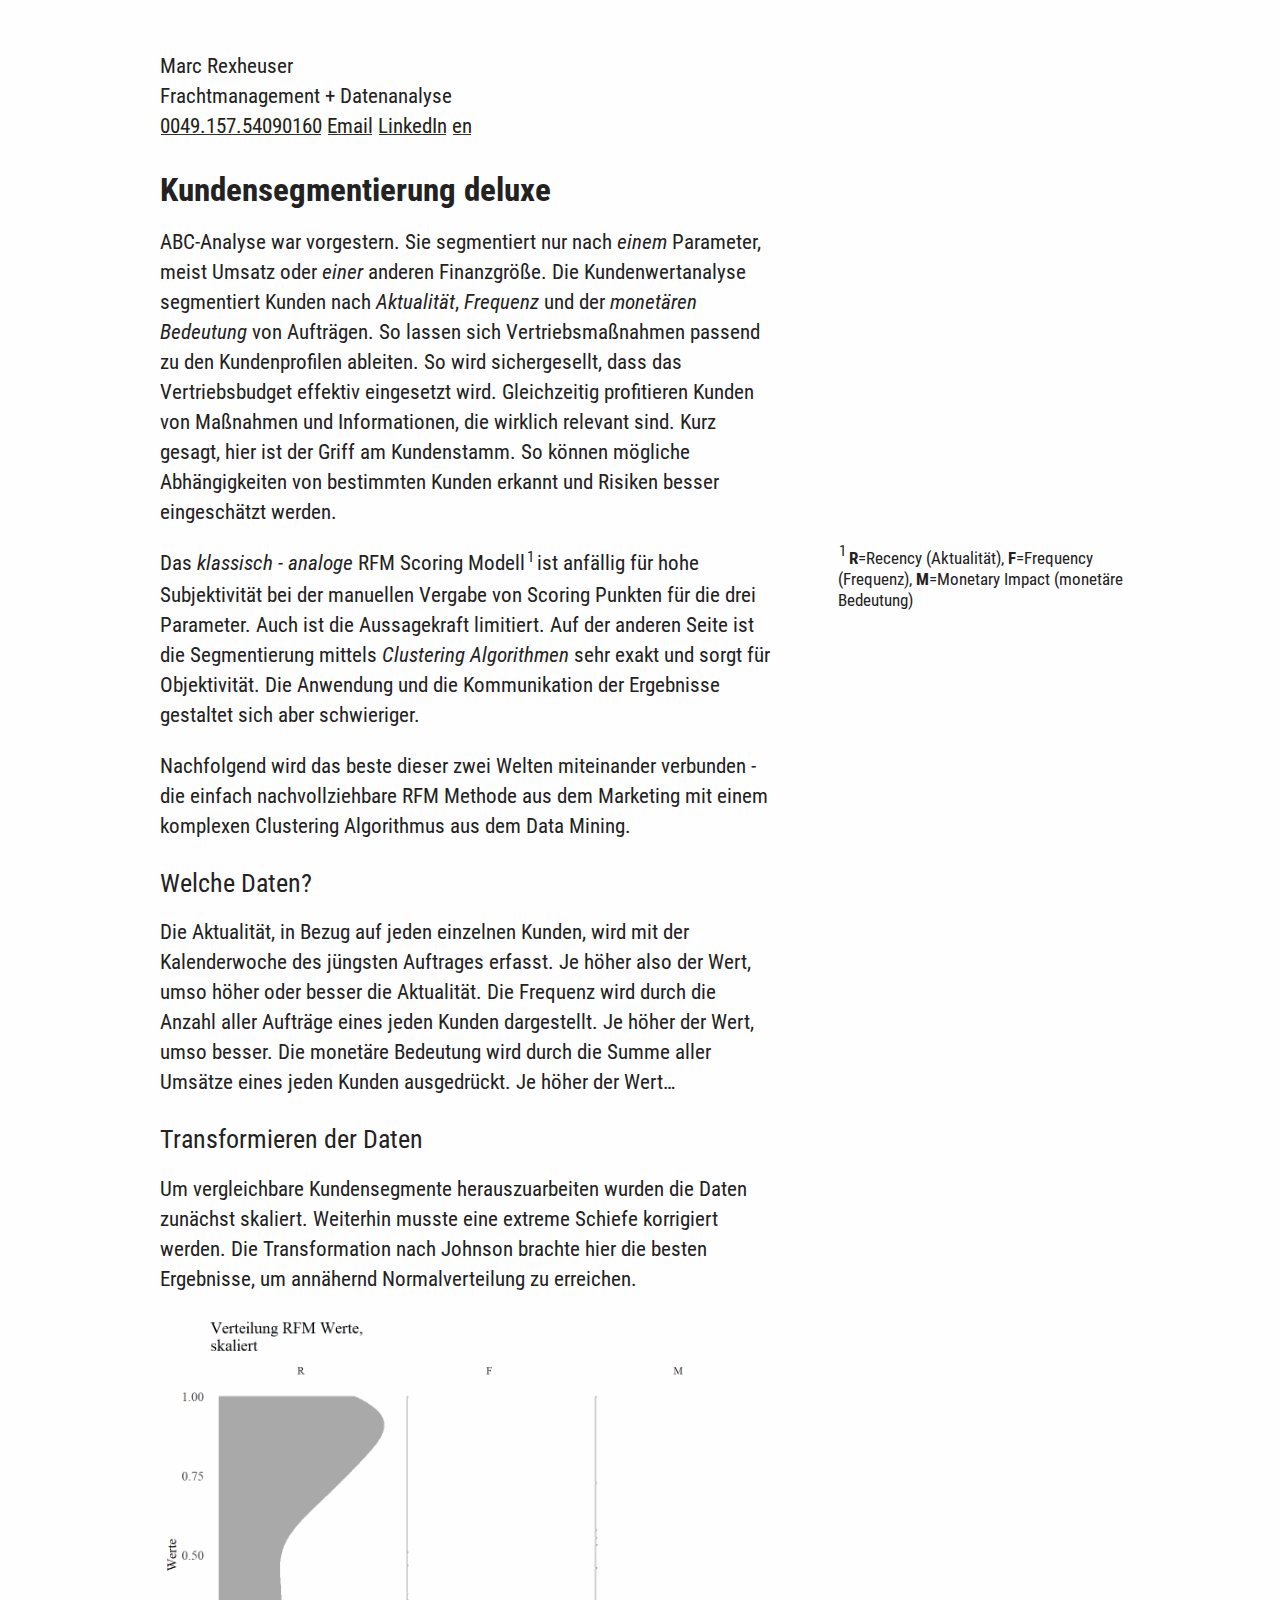
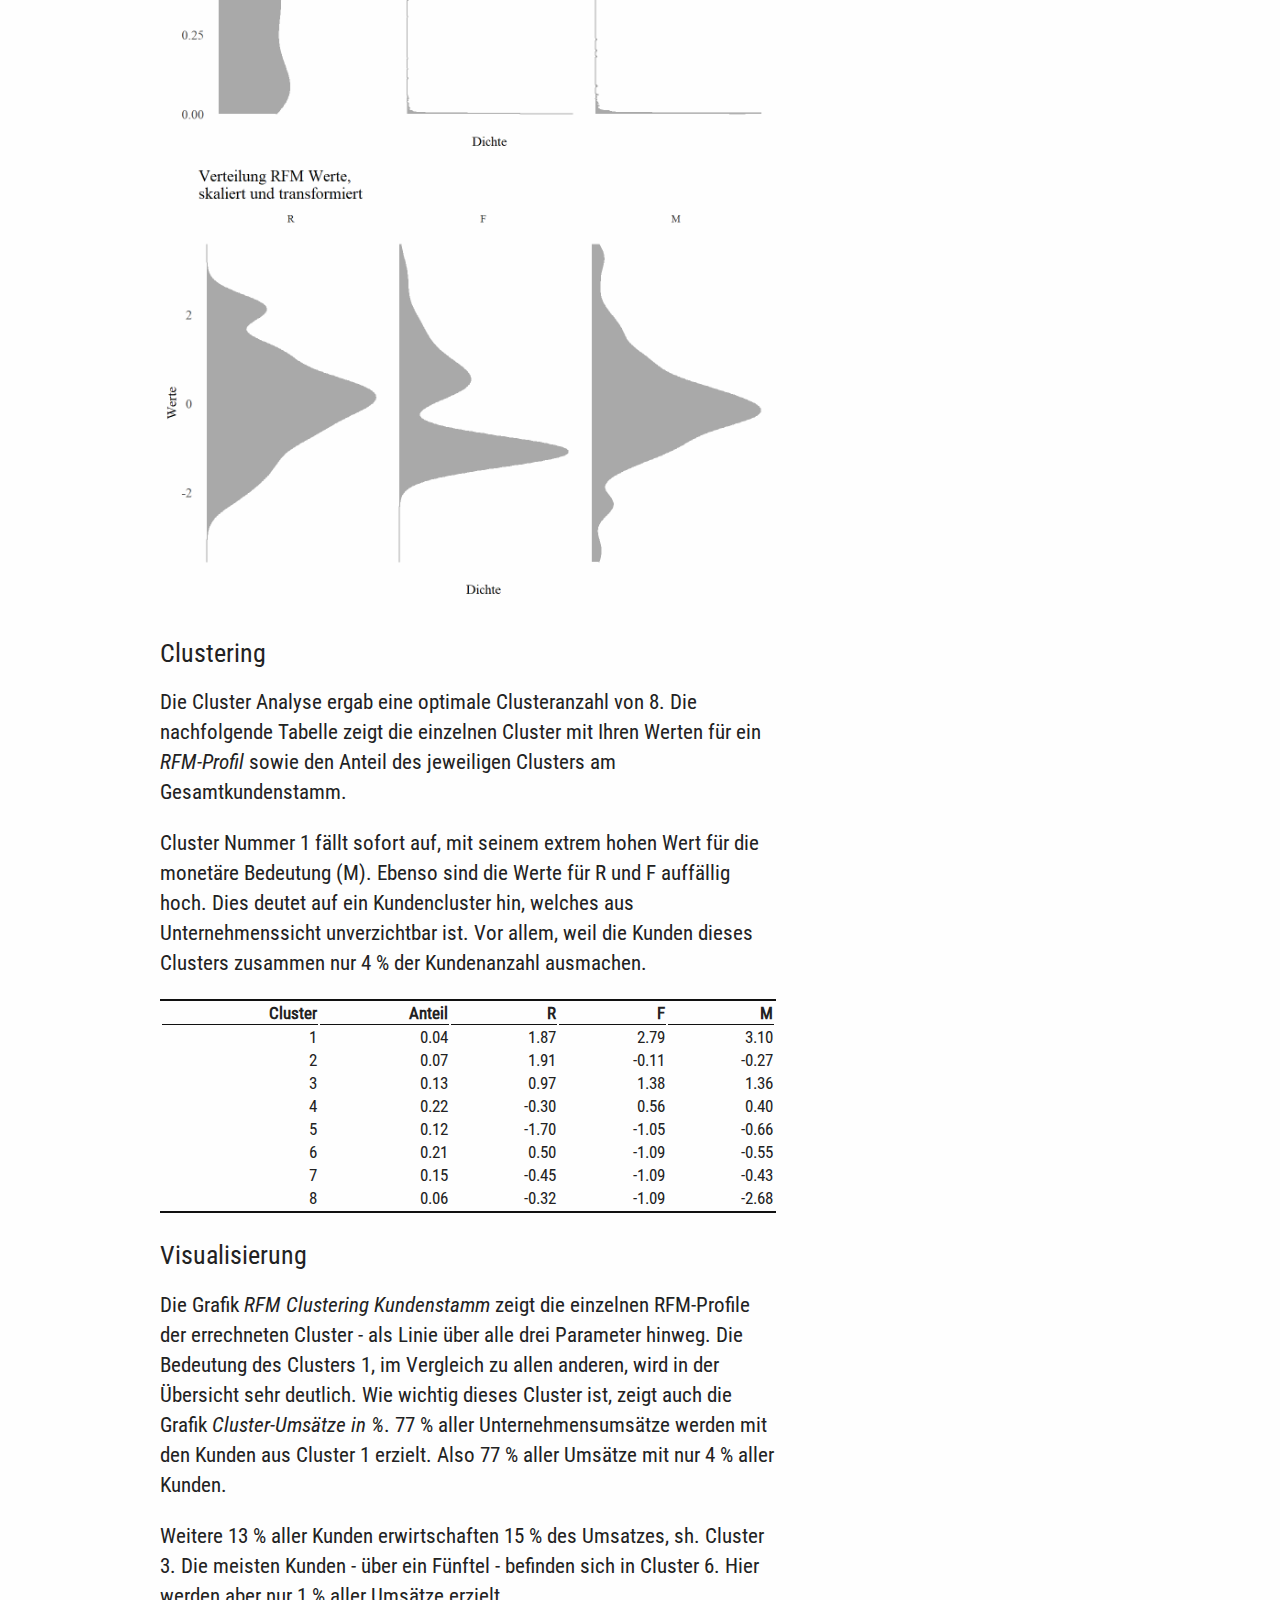
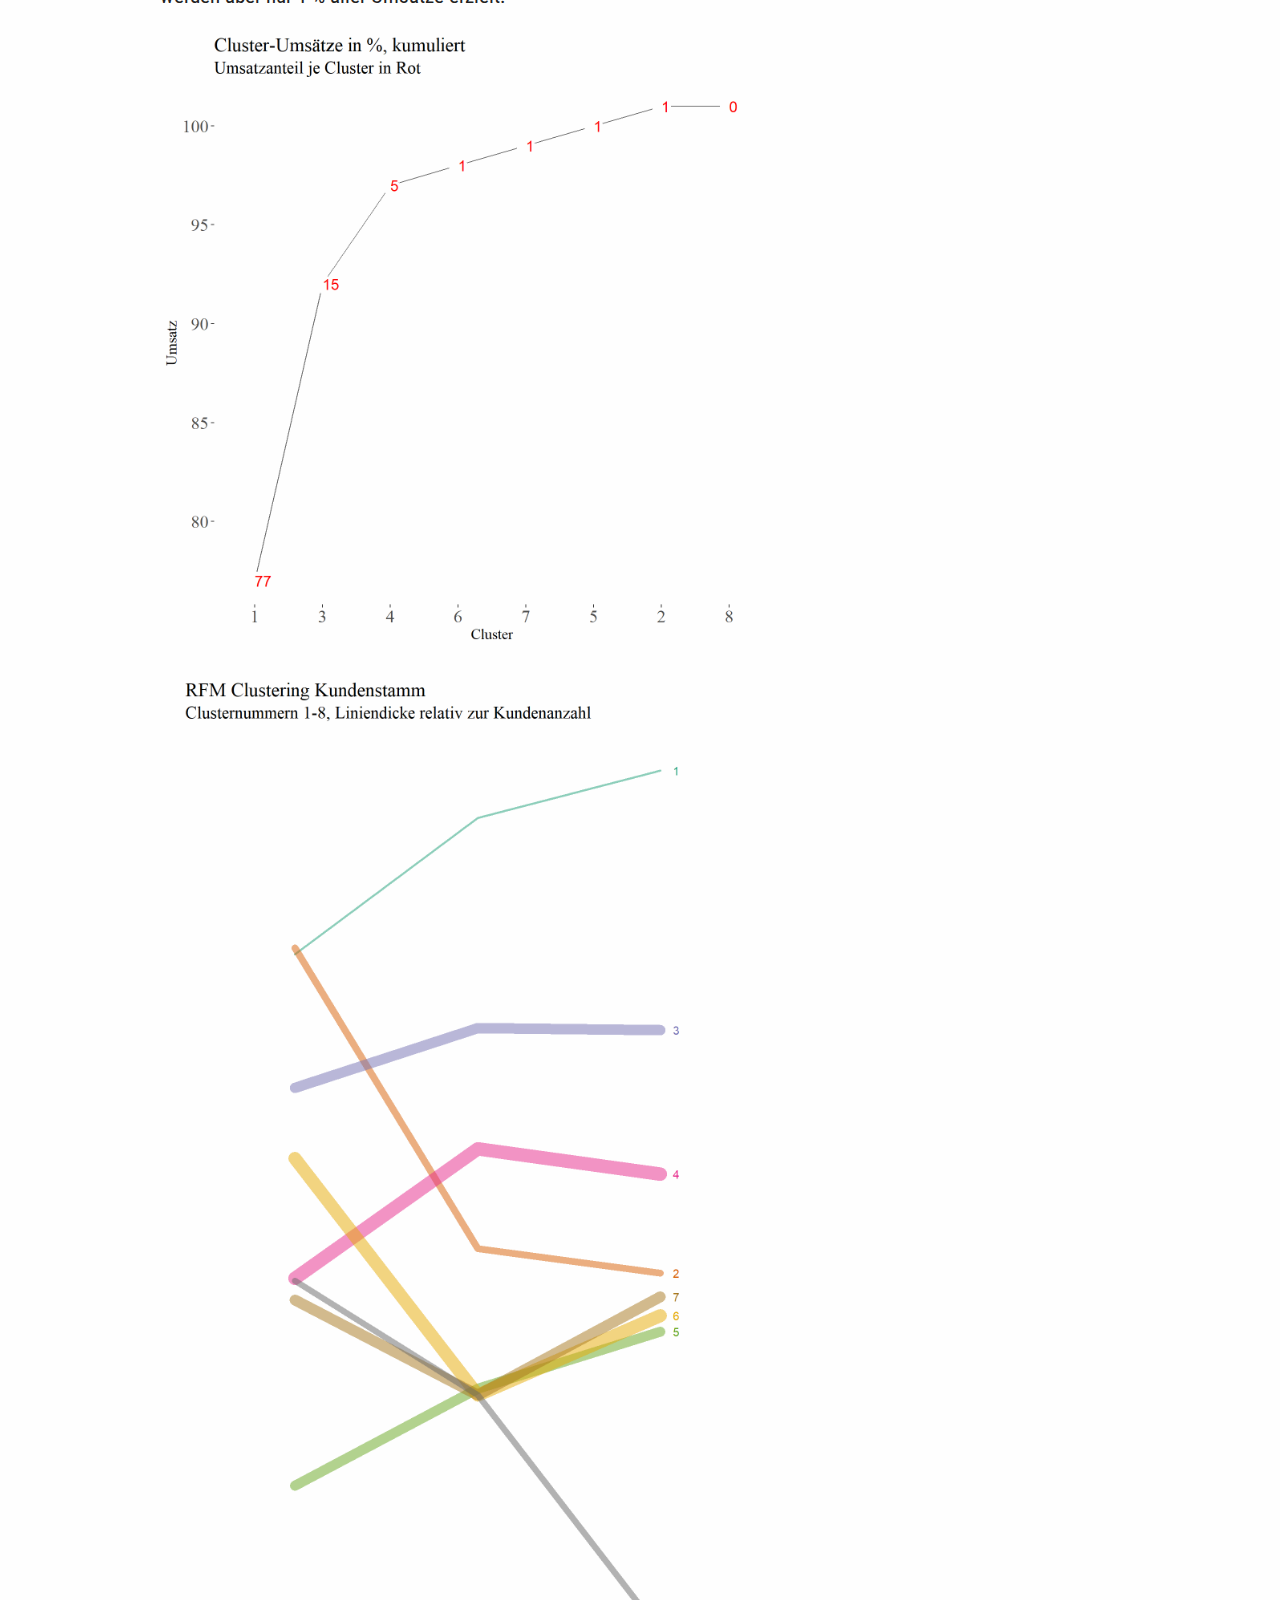
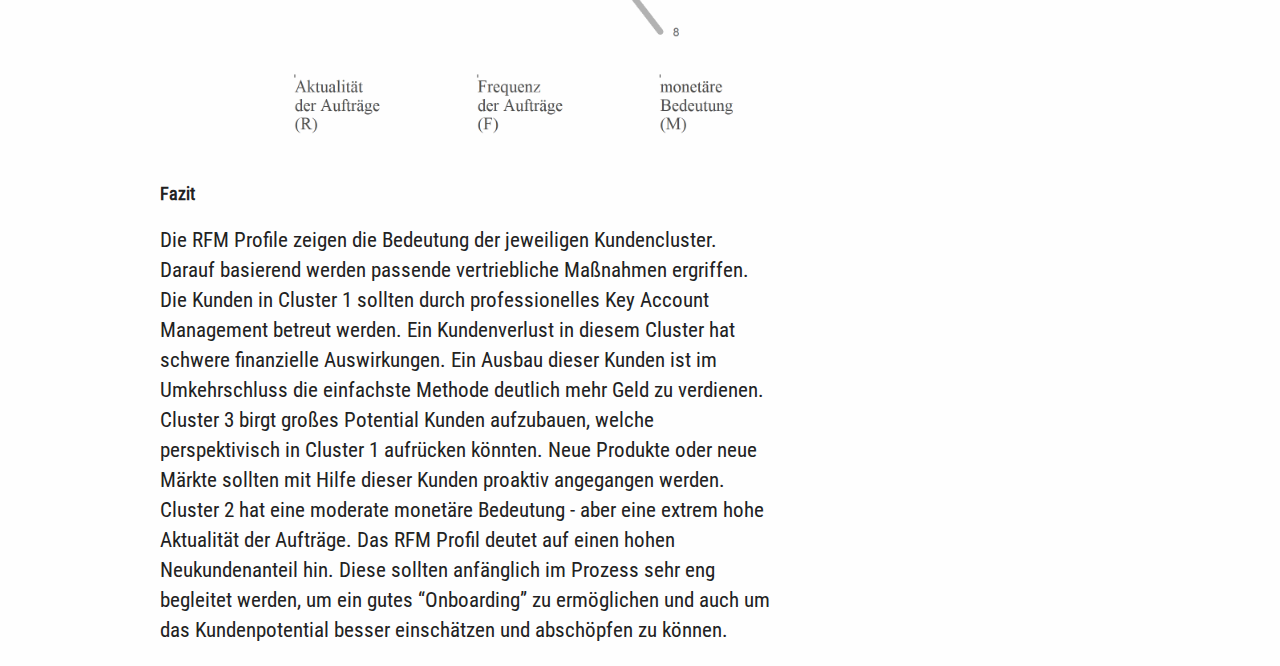
==== commit 6b6ce770: "." ====
--- a/clustering.html
+++ b/clustering.html
@@ -55,20 +55,11 @@
 <div id="welche-daten" class="section level2">
 <h2>Welche Daten?</h2>
 <p>Die Aktualität, in Bezug auf jeden einzelnen Kunden, wird mit der Kalenderwoche des jüngsten Auftrages erfasst. Je höher also der Wert, umso höher oder besser die Aktualität. Die Frequenz wird durch die Anzahl aller Aufträge eines jeden Kunden dargestellt. Je höher der Wert, umso besser. Die monetäre Bedeutung wird durch die Summe aller Umsätze eines jeden Kunden ausgedrückt. Je höher der Wert…</p>
-<p>
-<span class="marginnote shownote"><!--
-<div class="figure">--> <img src="[data-uri]" alt=" " width="672" /> <!--
-<p class="caption marginnote">--> <!--</p>--> <!--</div>--></span>
-</p>
-<p>
-<span class="marginnote shownote"><!--
-<div class="figure">--> <img src="[data-uri]" alt=" " width="672" /> <!--
-<p class="caption marginnote">--> <!--</p>--> <!--</div>--></span>
-</p>
 </div>
 <div id="transformieren-der-daten" class="section level2">
 <h2>Transformieren der Daten</h2>
 <p>Um vergleichbare Kundensegmente herauszuarbeiten wurden die Daten zunächst skaliert. Weiterhin musste eine extreme Schiefe korrigiert werden. Die Transformation nach Johnson brachte hier die besten Ergebnisse, um annähernd Normalverteilung zu erreichen.</p>
+<p><img src="[data-uri]" width="672" /><img src="[data-uri]" width="672" /></p>
 </div>
 <div id="clustering" class="section level2">
 <h2>Clustering</h2>
@@ -148,12 +139,8 @@
 <h2>Visualisierung</h2>
 <p>Die Grafik <em>RFM Clustering Kundenstamm</em> zeigt die einzelnen RFM-Profile der errechneten Cluster - als Linie über alle drei Parameter hinweg. Die Bedeutung des Clusters 1, im Vergleich zu allen anderen, wird in der Übersicht sehr deutlich. Wie wichtig dieses Cluster ist, zeigt auch die Grafik <em>Cluster-Umsätze in %</em>. 77 % aller Unternehmensumsätze werden mit den Kunden aus Cluster 1 erzielt. Also 77 % aller Umsätze mit nur 4 % aller Kunden.</p>
 <p>Weitere 13 % aller Kunden erwirtschaften 15 % des Umsatzes, sh. Cluster 3. Die meisten Kunden - über ein Fünftel - befinden sich in Cluster 6. Hier werden aber nur 1 % aller Umsätze erzielt.</p>
-<p>
-<span class="marginnote shownote"><!--
-<div class="figure">--> <img src="[data-uri]" alt=" " width="768" /> <!--
-<p class="caption marginnote">--> <!--</p>--> <!--</div>--></span>
-</p>
-<p><img src="[data-uri]" width="768" /></p>
+<p><img src="[data-uri]